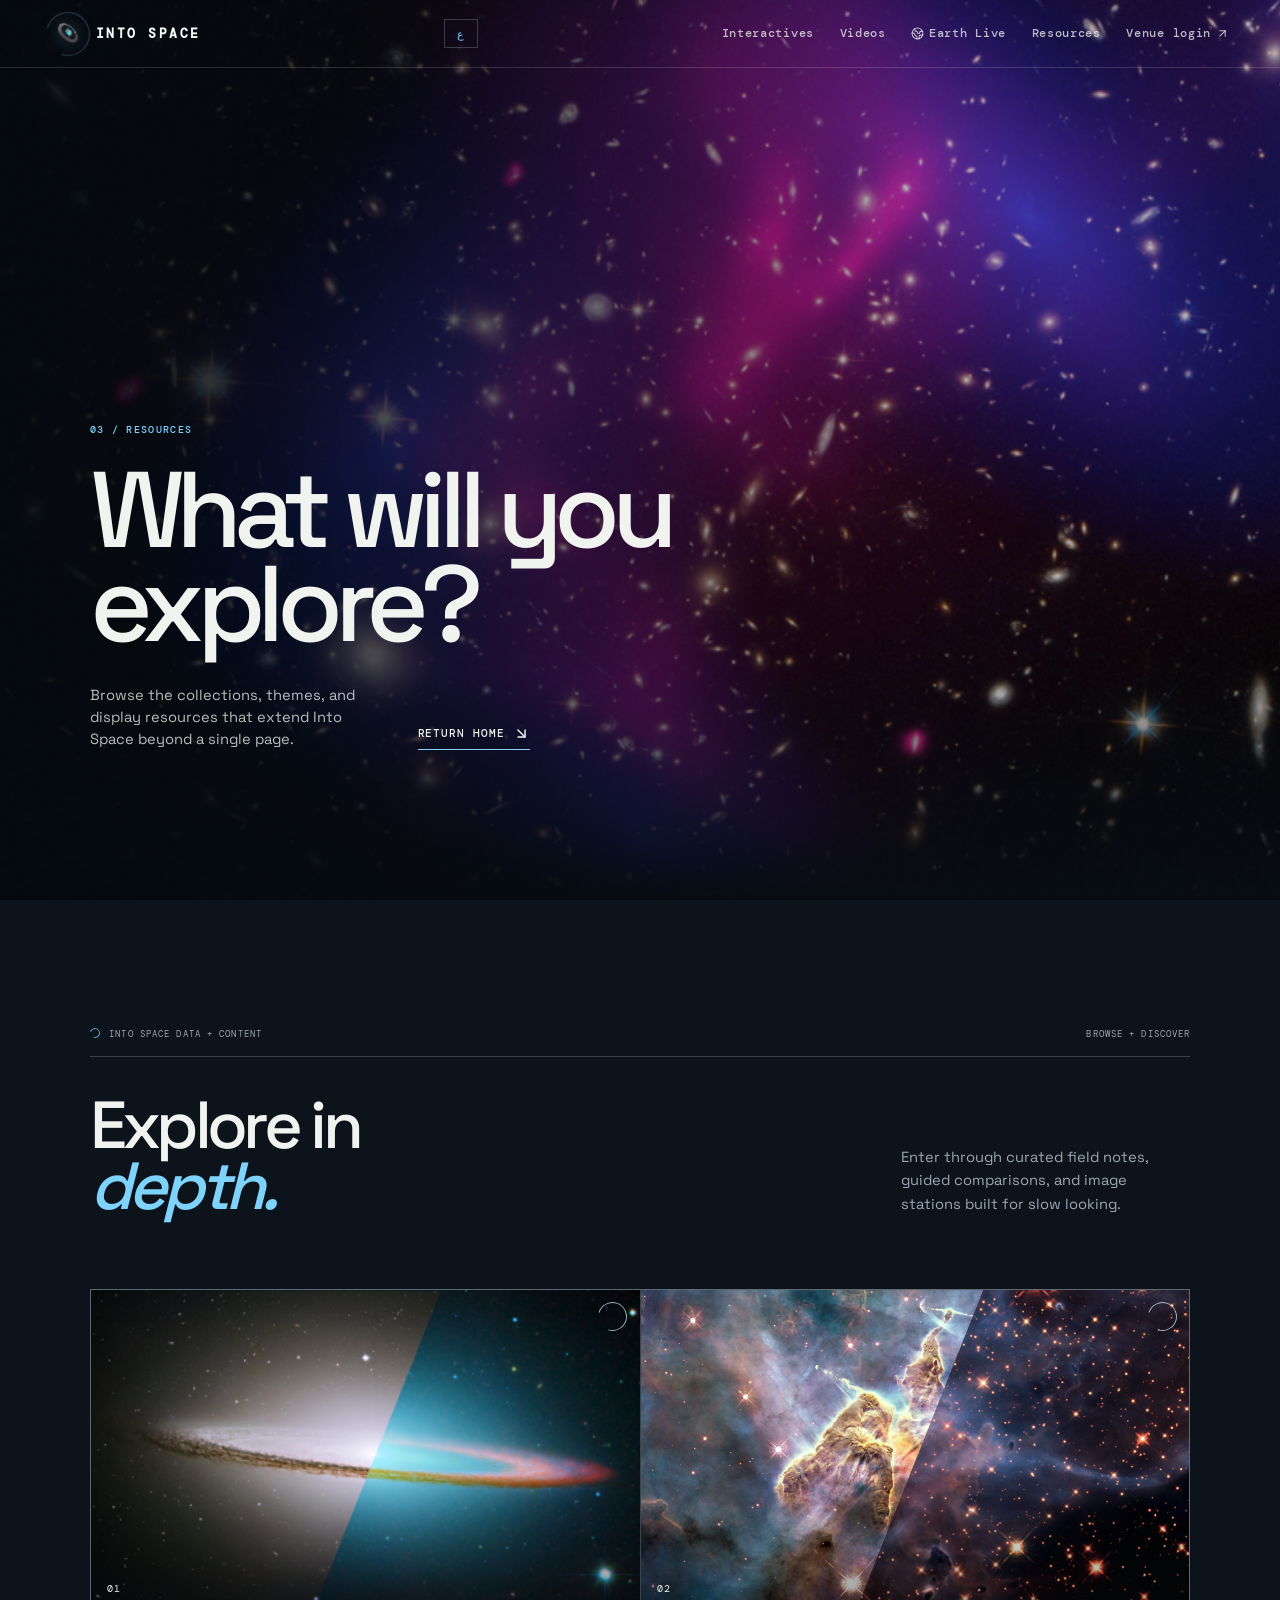
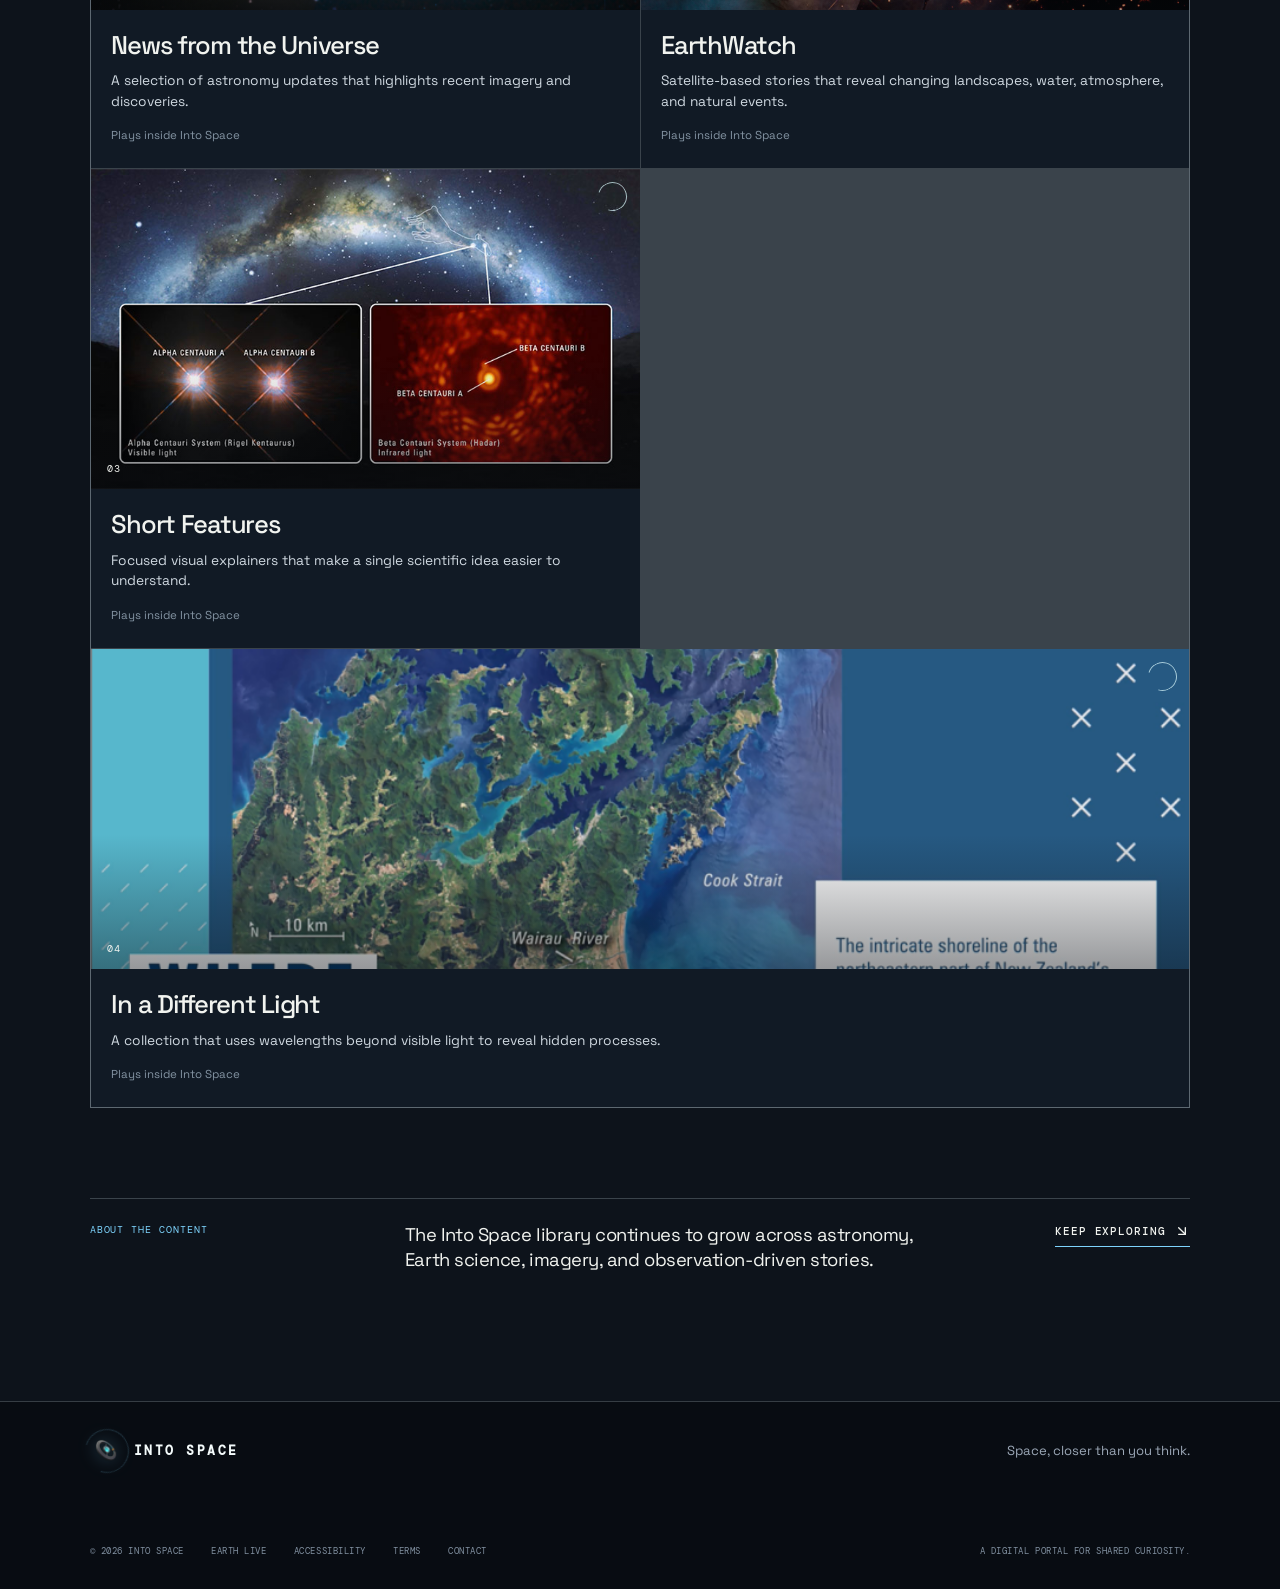
==== index.html @ 3def69ed "Deploy Into Space to GitHub Pages" ====
<!doctype html>
<html lang="en">
  <head>
    <meta charset="UTF-8" />
    <meta name="viewport" content="width=device-width, initial-scale=1.0" />
    <meta name="theme-color" content="#080c12" />
    <meta name="description" content="Into Space is a live, interactive portal for closer looks at space, Earth, and the universe." />
    <link rel="icon" type="image/png" href="/media/into-space-orbital-gate_1d484232.png" />
    <title>Into Space — Observe closer</title>
    <script type="module" crossorigin src="/assets/index-s9R5I5OG.js"></script>
    <link rel="stylesheet" crossorigin href="/assets/index-Dl7-Mdj_.css">
    <script src="/__manus__/debug-collector.js" defer></script>
  </head>
  <body>
    <script id="manus-runtime">window.__MANUS_HOST_DEV__ = false;
(function(){"use strict";var Mr={exports:{}},Kn={};/**
 * @license React
 * react-jsx-runtime.production.js
 *
 * Copyright (c) Meta Platforms, Inc. and affiliates.
 *
 * This source code is licensed under the MIT license found in the
 * LICENSE file in the root directory of this source tree.
 */var $c;function um(){if($c)return Kn;$c=1;var r=Symbol.for("react.transitional.element"),i=Symbol.for("react.fragment");function c(s,d,m){var x=null;if(m!==void 0&&(x=""+m),d.key!==void 0&&(x=""+d.key),"key"in d){m={};for(var R in d)R!=="key"&&(m[R]=d[R])}else m=d;return d=m.ref,{$$typeof:r,type:s,key:x,ref:d!==void 0?d:null,props:m}}return Kn.Fragment=i,Kn.jsx=c,Kn.jsxs=c,Kn}var Fc;function dm(){return Fc||(Fc=1,Mr.exports=um()),Mr.exports}var h=dm(),Ar={exports:{}},Pn={},Rr={exports:{}},Nr={};/**
 * @license React
 * scheduler.production.js
 *
 * Copyright (c) Meta Platforms, Inc. and affiliates.
 *
 * This source code is licensed under the MIT license found in the
 * LICENSE file in the root directory of this source tree.
 */var Ic;function fm(){return Ic||(Ic=1,function(r){function i(A,q){var B=A.length;A.push(q);t:for(;0<B;){var bt=B-1>>>1,p=A[bt];if(0<d(p,q))A[bt]=q,A[B]=p,B=bt;else break t}}function c(A){return A.length===0?null:A[0]}function s(A){if(A.length===0)return null;var q=A[0],B=A.pop();if(B!==q){A[0]=B;t:for(var bt=0,p=A.length,O=p>>>1;bt<O;){var X=2*(bt+1)-1,G=A[X],Z=X+1,st=A[Z];if(0>d(G,B))Z<p&&0>d(st,G)?(A[bt]=st,A[Z]=B,bt=Z):(A[bt]=G,A[X]=B,bt=X);else if(Z<p&&0>d(st,B))A[bt]=st,A[Z]=B,bt=Z;else break t}}return q}function d(A,q){var B=A.sortIndex-q.sortIndex;return B!==0?B:A.id-q.id}if(r.unstable_now=void 0,typeof performance=="object"&&typeof performance.now=="function"){var m=performance;r.unstable_now=function(){return m.now()}}else{var x=Date,R=x.now();r.unstable_now=function(){return x.now()-R}}var C=[],v=[],D=1,j=null,J=3,at=!1,$=!1,nt=!1,ct=!1,ht=typeof setTimeout=="function"?setTimeout:null,St=typeof clearTimeout=="function"?clearTimeout:null,_=typeof setImmediate<"u"?setImmediate:null;function Y(A){for(var q=c(v);q!==null;){if(q.callback===null)s(v);else if(q.startTime<=A)s(v),q.sortIndex=q.expirationTime,i(C,q);else break;q=c(v)}}function H(A){if(nt=!1,Y(A),!$)if(c(C)!==null)$=!0,it||(it=!0,Bt());else{var q=c(v);q!==null&&Mt(H,q.startTime-A)}}var it=!1,rt=-1,V=5,xt=-1;function Be(){return ct?!0:!(r.unstable_now()-xt<V)}function te(){if(ct=!1,it){var A=r.unstable_now();xt=A;var q=!0;try{t:{$=!1,nt&&(nt=!1,St(rt),rt=-1),at=!0;var B=J;try{e:{for(Y(A),j=c(C);j!==null&&!(j.expirationTime>A&&Be());){var bt=j.callback;if(typeof bt=="function"){j.callback=null,J=j.priorityLevel;var p=bt(j.expirationTime<=A);if(A=r.unstable_now(),typeof p=="function"){j.callback=p,Y(A),q=!0;break e}j===c(C)&&s(C),Y(A)}else s(C);j=c(C)}if(j!==null)q=!0;else{var O=c(v);O!==null&&Mt(H,O.startTime-A),q=!1}}break t}finally{j=null,J=B,at=!1}q=void 0}}finally{q?Bt():it=!1}}}var Bt;if(typeof _=="function")Bt=function(){_(te)};else if(typeof MessageChannel<"u"){var me=new MessageChannel,Se=me.port2;me.port1.onmessage=te,Bt=function(){Se.postMessage(null)}}else Bt=function(){ht(te,0)};function Mt(A,q){rt=ht(function(){A(r.unstable_now())},q)}r.unstable_IdlePriority=5,r.unstable_ImmediatePriority=1,r.unstable_LowPriority=4,r.unstable_NormalPriority=3,r.unstable_Profiling=null,r.unstable_UserBlockingPriority=2,r.unstable_cancelCallback=function(A){A.callback=null},r.unstable_forceFrameRate=function(A){0>A||125<A?console.error("forceFrameRate takes a positive int between 0 and 125, forcing frame rates higher than 125 fps is not supported"):V=0<A?Math.floor(1e3/A):5},r.unstable_getCurrentPriorityLevel=function(){return J},r.unstable_next=function(A){switch(J){case 1:case 2:case 3:var q=3;break;default:q=J}var B=J;J=q;try{return A()}finally{J=B}},r.unstable_requestPaint=function(){ct=!0},r.unstable_runWithPriority=function(A,q){switch(A){case 1:case 2:case 3:case 4:case 5:break;default:A=3}var B=J;J=A;try{return q()}finally{J=B}},r.unstable_scheduleCallback=function(A,q,B){var bt=r.unstable_now();switch(typeof B=="object"&&B!==null?(B=B.delay,B=typeof B=="number"&&0<B?bt+B:bt):B=bt,A){case 1:var p=-1;break;case 2:p=250;break;case 5:p=1073741823;break;case 4:p=1e4;break;default:p=5e3}return p=B+p,A={id:D++,callback:q,priorityLevel:A,startTime:B,expirationTime:p,sortIndex:-1},B>bt?(A.sortIndex=B,i(v,A),c(C)===null&&A===c(v)&&(nt?(St(rt),rt=-1):nt=!0,Mt(H,B-bt))):(A.sortIndex=p,i(C,A),$||at||($=!0,it||(it=!0,Bt()))),A},r.unstable_shouldYield=Be,r.unstable_wrapCallback=function(A){var q=J;return function(){var B=J;J=q;try{return A.apply(this,arguments)}finally{J=B}}}}(Nr)),Nr}var tu;function hm(){return tu||(tu=1,Rr.exports=fm()),Rr.exports}var zr={exports:{}},ut={};/**
 * @license React
 * react.production.js
 *
 * Copyright (c) Meta Platforms, Inc. and affiliates.
 *
 * This source code is licensed under the MIT license found in the
 * LICENSE file in the root directory of this source tree.
 */var eu;function mm(){if(eu)return ut;eu=1;var r=Symbol.for("react.transitional.element"),i=Symbol.for("react.portal"),c=Symbol.for("react.fragment"),s=Symbol.for("react.strict_mode"),d=Symbol.for("react.profiler"),m=Symbol.for("react.consumer"),x=Symbol.for("react.context"),R=Symbol.for("react.forward_ref"),C=Symbol.for("react.suspense"),v=Symbol.for("react.memo"),D=Symbol.for("react.lazy"),j=Symbol.iterator;function J(p){return p===null||typeof p!="object"?null:(p=j&&p[j]||p["@@iterator"],typeof p=="function"?p:null)}var at={isMounted:function(){return!1},enqueueForceUpdate:function(){},enqueueReplaceState:function(){},enqueueSetState:function(){}},$=Object.assign,nt={};function ct(p,O,X){this.props=p,this.context=O,this.refs=nt,this.updater=X||at}ct.prototype.isReactComponent={},ct.prototype.setState=function(p,O){if(typeof p!="object"&&typeof p!="function"&&p!=null)throw Error("takes an object of state variables to update or a function which returns an object of state variables.");this.updater.enqueueSetState(this,p,O,"setState")},ct.prototype.forceUpdate=function(p){this.updater.enqueueForceUpdate(this,p,"forceUpdate")};function ht(){}ht.prototype=ct.prototype;function St(p,O,X){this.props=p,this.context=O,this.refs=nt,this.updater=X||at}var _=St.prototype=new ht;_.constructor=St,$(_,ct.prototype),_.isPureReactComponent=!0;var Y=Array.isArray,H={H:null,A:null,T:null,S:null,V:null},it=Object.prototype.hasOwnProperty;function rt(p,O,X,G,Z,st){return X=st.ref,{$$typeof:r,type:p,key:O,ref:X!==void 0?X:null,props:st}}function V(p,O){return rt(p.type,O,void 0,void 0,void 0,p.props)}function xt(p){return typeof p=="object"&&p!==null&&p.$$typeof===r}function Be(p){var O={"=":"=0",":":"=2"};return"$"+p.replace(/[=:]/g,function(X){return O[X]})}var te=/\/+/g;function Bt(p,O){return typeof p=="object"&&p!==null&&p.key!=null?Be(""+p.key):O.toString(36)}function me(){}function Se(p){switch(p.status){case"fulfilled":return p.value;case"rejected":throw p.reason;default:switch(typeof p.status=="string"?p.then(me,me):(p.status="pending",p.then(function(O){p.status==="pending"&&(p.status="fulfilled",p.value=O)},function(O){p.status==="pending"&&(p.status="rejected",p.reason=O)})),p.status){case"fulfilled":return p.value;case"rejected":throw p.reason}}throw p}function Mt(p,O,X,G,Z){var st=typeof p;(st==="undefined"||st==="boolean")&&(p=null);var I=!1;if(p===null)I=!0;else switch(st){case"bigint":case"string":case"number":I=!0;break;case"object":switch(p.$$typeof){case r:case i:I=!0;break;case D:return I=p._init,Mt(I(p._payload),O,X,G,Z)}}if(I)return Z=Z(p),I=G===""?"."+Bt(p,0):G,Y(Z)?(X="",I!=null&&(X=I.replace(te,"$&/")+"/"),Mt(Z,O,X,"",function(Jt){return Jt})):Z!=null&&(xt(Z)&&(Z=V(Z,X+(Z.key==null||p&&p.key===Z.key?"":(""+Z.key).replace(te,"$&/")+"/")+I)),O.push(Z)),1;I=0;var gt=G===""?".":G+":";if(Y(p))for(var Tt=0;Tt<p.length;Tt++)G=p[Tt],st=gt+Bt(G,Tt),I+=Mt(G,O,X,st,Z);else if(Tt=J(p),typeof Tt=="function")for(p=Tt.call(p),Tt=0;!(G=p.next()).done;)G=G.value,st=gt+Bt(G,Tt++),I+=Mt(G,O,X,st,Z);else if(st==="object"){if(typeof p.then=="function")return Mt(Se(p),O,X,G,Z);throw O=String(p),Error("Objects are not valid as a React child (found: "+(O==="[object Object]"?"object with keys {"+Object.keys(p).join(", ")+"}":O)+"). If you meant to render a collection of children, use an array instead.")}return I}function A(p,O,X){if(p==null)return p;var G=[],Z=0;return Mt(p,G,"","",function(st){return O.call(X,st,Z++)}),G}function q(p){if(p._status===-1){var O=p._result;O=O(),O.then(function(X){(p._status===0||p._status===-1)&&(p._status=1,p._result=X)},function(X){(p._status===0||p._status===-1)&&(p._status=2,p._result=X)}),p._status===-1&&(p._status=0,p._result=O)}if(p._status===1)return p._result.default;throw p._result}var B=typeof reportError=="function"?reportError:function(p){if(typeof window=="object"&&typeof window.ErrorEvent=="function"){var O=new window.ErrorEvent("error",{bubbles:!0,cancelable:!0,message:typeof p=="object"&&p!==null&&typeof p.message=="string"?String(p.message):String(p),error:p});if(!window.dispatchEvent(O))return}else if(typeof process=="object"&&typeof process.emit=="function"){process.emit("uncaughtException",p);return}console.error(p)};function bt(){}return ut.Children={map:A,forEach:function(p,O,X){A(p,function(){O.apply(this,arguments)},X)},count:function(p){var O=0;return A(p,function(){O++}),O},toArray:function(p){return A(p,function(O){return O})||[]},only:function(p){if(!xt(p))throw Error("React.Children.only expected to receive a single React element child.");return p}},ut.Component=ct,ut.Fragment=c,ut.Profiler=d,ut.PureComponent=St,ut.StrictMode=s,ut.Suspense=C,ut.__CLIENT_INTERNALS_DO_NOT_USE_OR_WARN_USERS_THEY_CANNOT_UPGRADE=H,ut.__COMPILER_RUNTIME={__proto__:null,c:function(p){return H.H.useMemoCache(p)}},ut.cache=function(p){return function(){return p.apply(null,arguments)}},ut.cloneElement=function(p,O,X){if(p==null)throw Error("The argument must be a React element, but you passed "+p+".");var G=$({},p.props),Z=p.key,st=void 0;if(O!=null)for(I in O.ref!==void 0&&(st=void 0),O.key!==void 0&&(Z=""+O.key),O)!it.call(O,I)||I==="key"||I==="__self"||I==="__source"||I==="ref"&&O.ref===void 0||(G[I]=O[I]);var I=arguments.length-2;if(I===1)G.children=X;else if(1<I){for(var gt=Array(I),Tt=0;Tt<I;Tt++)gt[Tt]=arguments[Tt+2];G.children=gt}return rt(p.type,Z,void 0,void 0,st,G)},ut.createContext=function(p){return p={$$typeof:x,_currentValue:p,_currentValue2:p,_threadCount:0,Provider:null,Consumer:null},p.Provider=p,p.Consumer={$$typeof:m,_context:p},p},ut.createElement=function(p,O,X){var G,Z={},st=null;if(O!=null)for(G in O.key!==void 0&&(st=""+O.key),O)it.call(O,G)&&G!=="key"&&G!=="__self"&&G!=="__source"&&(Z[G]=O[G]);var I=arguments.length-2;if(I===1)Z.children=X;else if(1<I){for(var gt=Array(I),Tt=0;Tt<I;Tt++)gt[Tt]=arguments[Tt+2];Z.children=gt}if(p&&p.defaultProps)for(G in I=p.defaultProps,I)Z[G]===void 0&&(Z[G]=I[G]);return rt(p,st,void 0,void 0,null,Z)},ut.createRef=function(){return{current:null}},ut.forwardRef=function(p){return{$$typeof:R,render:p}},ut.isValidElement=xt,ut.lazy=function(p){return{$$typeof:D,_payload:{_status:-1,_result:p},_init:q}},ut.memo=function(p,O){return{$$typeof:v,type:p,compare:O===void 0?null:O}},ut.startTransition=function(p){var O=H.T,X={};H.T=X;try{var G=p(),Z=H.S;Z!==null&&Z(X,G),typeof G=="object"&&G!==null&&typeof G.then=="function"&&G.then(bt,B)}catch(st){B(st)}finally{H.T=O}},ut.unstable_useCacheRefresh=function(){return H.H.useCacheRefresh()},ut.use=function(p){return H.H.use(p)},ut.useActionState=function(p,O,X){return H.H.useActionState(p,O,X)},ut.useCallback=function(p,O){return H.H.useCallback(p,O)},ut.useContext=function(p){return H.H.useContext(p)},ut.useDebugValue=function(){},ut.useDeferredValue=function(p,O){return H.H.useDeferredValue(p,O)},ut.useEffect=function(p,O,X){var G=H.H;if(typeof X=="function")throw Error("useEffect CRUD overload is not enabled in this build of React.");return G.useEffect(p,O)},ut.useId=function(){return H.H.useId()},ut.useImperativeHandle=function(p,O,X){return H.H.useImperativeHandle(p,O,X)},ut.useInsertionEffect=function(p,O){return H.H.useInsertionEffect(p,O)},ut.useLayoutEffect=function(p,O){return H.H.useLayoutEffect(p,O)},ut.useMemo=function(p,O){return H.H.useMemo(p,O)},ut.useOptimistic=function(p,O){return H.H.useOptimistic(p,O)},ut.useReducer=function(p,O,X){return H.H.useReducer(p,O,X)},ut.useRef=function(p){return H.H.useRef(p)},ut.useState=function(p){return H.H.useState(p)},ut.useSyncExternalStore=function(p,O,X){return H.H.useSyncExternalStore(p,O,X)},ut.useTransition=function(){return H.H.useTransition()},ut.version="19.1.1",ut}var lu;function _r(){return lu||(lu=1,zr.exports=mm()),zr.exports}var kr={exports:{}},he={};/**
 * @license React
 * react-dom.production.js
 *
 * Copyright (c) Meta Platforms, Inc. and affiliates.
 *
 * This source code is licensed under the MIT license found in the
 * LICENSE file in the root directory of this source tree.
 */var au;function gm(){if(au)return he;au=1;var r=_r();function i(C){var v="https://react.dev/errors/"+C;if(1<arguments.length){v+="?args[]="+encodeURIComponent(arguments[1]);for(var D=2;D<arguments.length;D++)v+="&args[]="+encodeURIComponent(arguments[D])}return"Minified React error #"+C+"; visit "+v+" for the full message or use the non-minified dev environment for full errors and additional helpful warnings."}function c(){}var s={d:{f:c,r:function(){throw Error(i(522))},D:c,C:c,L:c,m:c,X:c,S:c,M:c},p:0,findDOMNode:null},d=Symbol.for("react.portal");function m(C,v,D){var j=3<arguments.length&&arguments[3]!==void 0?arguments[3]:null;return{$$typeof:d,key:j==null?null:""+j,children:C,containerInfo:v,implementation:D}}var x=r.__CLIENT_INTERNALS_DO_NOT_USE_OR_WARN_USERS_THEY_CANNOT_UPGRADE;function R(C,v){if(C==="font")return"";if(typeof v=="string")return v==="use-credentials"?v:""}return he.__DOM_INTERNALS_DO_NOT_USE_OR_WARN_USERS_THEY_CANNOT_UPGRADE=s,he.createPortal=function(C,v){var D=2<arguments.length&&arguments[2]!==void 0?arguments[2]:null;if(!v||v.nodeType!==1&&v.nodeType!==9&&v.nodeType!==11)throw Error(i(299));return m(C,v,null,D)},he.flushSync=function(C){var v=x.T,D=s.p;try{if(x.T=null,s.p=2,C)return C()}finally{x.T=v,s.p=D,s.d.f()}},he.preconnect=function(C,v){typeof C=="string"&&(v?(v=v.crossOrigin,v=typeof v=="string"?v==="use-credentials"?v:"":void 0):v=null,s.d.C(C,v))},he.prefetchDNS=function(C){typeof C=="string"&&s.d.D(C)},he.preinit=function(C,v){if(typeof C=="string"&&v&&typeof v.as=="string"){var D=v.as,j=R(D,v.crossOrigin),J=typeof v.integrity=="string"?v.integrity:void 0,at=typeof v.fetchPriority=="string"?v.fetchPriority:void 0;D==="style"?s.d.S(C,typeof v.precedence=="string"?v.precedence:void 0,{crossOrigin:j,integrity:J,fetchPriority:at}):D==="script"&&s.d.X(C,{crossOrigin:j,integrity:J,fetchPriority:at,nonce:typeof v.nonce=="string"?v.nonce:void 0})}},he.preinitModule=function(C,v){if(typeof C=="string")if(typeof v=="object"&&v!==null){if(v.as==null||v.as==="script"){var D=R(v.as,v.crossOrigin);s.d.M(C,{crossOrigin:D,integrity:typeof v.integrity=="string"?v.integrity:void 0,nonce:typeof v.nonce=="string"?v.nonce:void 0})}}else v==null&&s.d.M(C)},he.preload=function(C,v){if(typeof C=="string"&&typeof v=="object"&&v!==null&&typeof v.as=="string"){var D=v.as,j=R(D,v.crossOrigin);s.d.L(C,D,{crossOrigin:j,integrity:typeof v.integrity=="string"?v.integrity:void 0,nonce:typeof v.nonce=="string"?v.nonce:void 0,type:typeof v.type=="string"?v.type:void 0,fetchPriority:typeof v.fetchPriority=="string"?v.fetchPriority:void 0,referrerPolicy:typeof v.referrerPolicy=="string"?v.referrerPolicy:void 0,imageSrcSet:typeof v.imageSrcSet=="string"?v.imageSrcSet:void 0,imageSizes:typeof v.imageSizes=="string"?v.imageSizes:void 0,media:typeof v.media=="string"?v.media:void 0})}},he.preloadModule=function(C,v){if(typeof C=="string")if(v){var D=R(v.as,v.crossOrigin);s.d.m(C,{as:typeof v.as=="string"&&v.as!=="script"?v.as:void 0,crossOrigin:D,integrity:typeof v.integrity=="string"?v.integrity:void 0})}else s.d.m(C)},he.requestFormReset=function(C){s.d.r(C)},he.unstable_batchedUpdates=function(C,v){return C(v)},he.useFormState=function(C,v,D){return x.H.useFormState(C,v,D)},he.useFormStatus=function(){return x.H.useHostTransitionStatus()},he.version="19.1.1",he}var nu;function pm(){if(nu)return kr.exports;nu=1;function r(){if(!(typeof __REACT_DEVTOOLS_GLOBAL_HOOK__>"u"||typeof __REACT_DEVTOOLS_GLOBAL_HOOK__.checkDCE!="function"))try{__REACT_DEVTOOLS_GLOBAL_HOOK__.checkDCE(r)}catch(i){console.error(i)}}return r(),kr.exports=gm(),kr.exports}/**
 * @license React
 * react-dom-client.production.js
 *
 * Copyright (c) Meta Platforms, Inc. and affiliates.
 *
 * This source code is licensed under the MIT license found in the
 * LICENSE file in the root directory of this source tree.
 */var ou;function ym(){if(ou)return Pn;ou=1;var r=hm(),i=_r(),c=pm();function s(t){var e="https://react.dev/errors/"+t;if(1<arguments.length){e+="?args[]="+encodeURIComponent(arguments[1]);for(var l=2;l<arguments.length;l++)e+="&args[]="+encodeURIComponent(arguments[l])}return"Minified React error #"+t+"; visit "+e+" for the full message or use the non-minified dev environment for full errors and additional helpful warnings."}function d(t){return!(!t||t.nodeType!==1&&t.nodeType!==9&&t.nodeType!==11)}function m(t){var e=t,l=t;if(t.alternate)for(;e.return;)e=e.return;else{t=e;do e=t,(e.flags&4098)!==0&&(l=e.return),t=e.return;while(t)}return e.tag===3?l:null}function x(t){if(t.tag===13){var e=t.memoizedState;if(e===null&&(t=t.alternate,t!==null&&(e=t.memoizedState)),e!==null)return e.dehydrated}return null}function R(t){if(m(t)!==t)throw Error(s(188))}function C(t){var e=t.alternate;if(!e){if(e=m(t),e===null)throw Error(s(188));return e!==t?null:t}for(var l=t,a=e;;){var n=l.return;if(n===null)break;var o=n.alternate;if(o===null){if(a=n.return,a!==null){l=a;continue}break}if(n.child===o.child){for(o=n.child;o;){if(o===l)return R(n),t;if(o===a)return R(n),e;o=o.sibling}throw Error(s(188))}if(l.return!==a.return)l=n,a=o;else{for(var u=!1,f=n.child;f;){if(f===l){u=!0,l=n,a=o;break}if(f===a){u=!0,a=n,l=o;break}f=f.sibling}if(!u){for(f=o.child;f;){if(f===l){u=!0,l=o,a=n;break}if(f===a){u=!0,a=o,l=n;break}f=f.sibling}if(!u)throw Error(s(189))}}if(l.alternate!==a)throw Error(s(190))}if(l.tag!==3)throw Error(s(188));return l.stateNode.current===l?t:e}function v(t){var e=t.tag;if(e===5||e===26||e===27||e===6)return t;for(t=t.child;t!==null;){if(e=v(t),e!==null)return e;t=t.sibling}return null}var D=Object.assign,j=Symbol.for("react.element"),J=Symbol.for("react.transitional.element"),at=Symbol.for("react.portal"),$=Symbol.for("react.fragment"),nt=Symbol.for("react.strict_mode"),ct=Symbol.for("react.profiler"),ht=Symbol.for("react.provider"),St=Symbol.for("react.consumer"),_=Symbol.for("react.context"),Y=Symbol.for("react.forward_ref"),H=Symbol.for("react.suspense"),it=Symbol.for("react.suspense_list"),rt=Symbol.for("react.memo"),V=Symbol.for("react.lazy"),xt=Symbol.for("react.activity"),Be=Symbol.for("react.memo_cache_sentinel"),te=Symbol.iterator;function Bt(t){return t===null||typeof t!="object"?null:(t=te&&t[te]||t["@@iterator"],typeof t=="function"?t:null)}var me=Symbol.for("react.client.reference");function Se(t){if(t==null)return null;if(typeof t=="function")return t.$$typeof===me?null:t.displayName||t.name||null;if(typeof t=="string")return t;switch(t){case $:return"Fragment";case ct:return"Profiler";case nt:return"StrictMode";case H:return"Suspense";case it:return"SuspenseList";case xt:return"Activity"}if(typeof t=="object")switch(t.$$typeof){case at:return"Portal";case _:return(t.displayName||"Context")+".Provider";case St:return(t._context.displayName||"Context")+".Consumer";case Y:var e=t.render;return t=t.displayName,t||(t=e.displayName||e.name||"",t=t!==""?"ForwardRef("+t+")":"ForwardRef"),t;case rt:return e=t.displayName||null,e!==null?e:Se(t.type)||"Memo";case V:e=t._payload,t=t._init;try{return Se(t(e))}catch{}}return null}var Mt=Array.isArray,A=i.__CLIENT_INTERNALS_DO_NOT_USE_OR_WARN_USERS_THEY_CANNOT_UPGRADE,q=c.__DOM_INTERNALS_DO_NOT_USE_OR_WARN_USERS_THEY_CANNOT_UPGRADE,B={pending:!1,data:null,method:null,action:null},bt=[],p=-1;function O(t){return{current:t}}function X(t){0>p||(t.current=bt[p],bt[p]=null,p--)}function G(t,e){p++,bt[p]=t.current,t.current=e}var Z=O(null),st=O(null),I=O(null),gt=O(null);function Tt(t,e){switch(G(I,e),G(st,t),G(Z,null),e.nodeType){case 9:case 11:t=(t=e.documentElement)&&(t=t.namespaceURI)?Hh(t):0;break;default:if(t=e.tagName,e=e.namespaceURI)e=Hh(e),t=Uh(e,t);else switch(t){case"svg":t=1;break;case"math":t=2;break;default:t=0}}X(Z),G(Z,t)}function Jt(){X(Z),X(st),X(I)}function Ke(t){t.memoizedState!==null&&G(gt,t);var e=Z.current,l=Uh(e,t.type);e!==l&&(G(st,t),G(Z,l))}function Ce(t){st.current===t&&(X(Z),X(st)),gt.current===t&&(X(gt),Wo._currentValue=B)}var Pe=Object.prototype.hasOwnProperty,yl=r.unstable_scheduleCallback,sn=r.unstable_cancelCallback,Ca=r.unstable_shouldYield,ri=r.unstable_requestPaint,ge=r.unstable_now,si=r.unstable_getCurrentPriorityLevel,Ul=r.unstable_ImmediatePriority,Fn=r.unstable_UserBlockingPriority,nl=r.unstable_NormalPriority,ci=r.unstable_LowPriority,Gl=r.unstable_IdlePriority,ui=r.log,Ea=r.unstable_setDisableYieldValue,ql=null,Wt=null;function Je(t){if(typeof ui=="function"&&Ea(t),Wt&&typeof Wt.setStrictMode=="function")try{Wt.setStrictMode(ql,t)}catch{}}var $t=Math.clz32?Math.clz32:fi,di=Math.log,Ta=Math.LN2;function fi(t){return t>>>=0,t===0?32:31-(di(t)/Ta|0)|0}var L=256,cn=4194304;function vl(t){var e=t&42;if(e!==0)return e;switch(t&-t){case 1:return 1;case 2:return 2;case 4:return 4;case 8:return 8;case 16:return 16;case 32:return 32;case 64:return 64;case 128:return 128;case 256:case 512:case 1024:case 2048:case 4096:case 8192:case 16384:case 32768:case 65536:case 131072:case 262144:case 524288:case 1048576:case 2097152:return t&4194048;case 4194304:case 8388608:case 16777216:case 33554432:return t&62914560;case 67108864:return 67108864;case 134217728:return 134217728;case 268435456:return 268435456;case 536870912:return 536870912;case 1073741824:return 0;default:return t}}function un(t,e,l){var a=t.pendingLanes;if(a===0)return 0;var n=0,o=t.suspendedLanes,u=t.pingedLanes;t=t.warmLanes;var f=a&134217727;return f!==0?(a=f&~o,a!==0?n=vl(a):(u&=f,u!==0?n=vl(u):l||(l=f&~t,l!==0&&(n=vl(l))))):(f=a&~o,f!==0?n=vl(f):u!==0?n=vl(u):l||(l=a&~t,l!==0&&(n=vl(l)))),n===0?0:e!==0&&e!==n&&(e&o)===0&&(o=n&-n,l=e&-e,o>=l||o===32&&(l&4194048)!==0)?e:n}function Dt(t,e){return(t.pendingLanes&~(t.suspendedLanes&~t.pingedLanes)&e)===0}function In(t,e){switch(t){case 1:case 2:case 4:case 8:case 64:return e+250;case 16:case 32:case 128:case 256:case 512:case 1024:case 2048:case 4096:case 8192:case 16384:case 32768:case 65536:case 131072:case 262144:case 524288:case 1048576:case 2097152:return e+5e3;case 4194304:case 8388608:case 16777216:case 33554432:return-1;case 67108864:case 134217728:case 268435456:case 536870912:case 1073741824:return-1;default:return-1}}function to(){var t=L;return L<<=1,(L&4194048)===0&&(L=256),t}function hi(){var t=cn;return cn<<=1,(cn&62914560)===0&&(cn=4194304),t}function eo(t){for(var e=[],l=0;31>l;l++)e.push(t);return e}function Da(t,e){t.pendingLanes|=e,e!==268435456&&(t.suspendedLanes=0,t.pingedLanes=0,t.warmLanes=0)}function Ir(t,e,l,a,n,o){var u=t.pendingLanes;t.pendingLanes=l,t.suspendedLanes=0,t.pingedLanes=0,t.warmLanes=0,t.expiredLanes&=l,t.entangledLanes&=l,t.errorRecoveryDisabledLanes&=l,t.shellSuspendCounter=0;var f=t.entanglements,g=t.expirationTimes,S=t.hiddenUpdates;for(l=u&~l;0<l;){var N=31-$t(l),k=1<<N;f[N]=0,g[N]=-1;var E=S[N];if(E!==null)for(S[N]=null,N=0;N<E.length;N++){var T=E[N];T!==null&&(T.lane&=-536870913)}l&=~k}a!==0&&mi(t,a,0),o!==0&&n===0&&t.tag!==0&&(t.suspendedLanes|=o&~(u&~e))}function mi(t,e,l){t.pendingLanes|=e,t.suspendedLanes&=~e;var a=31-$t(e);t.entangledLanes|=e,t.entanglements[a]=t.entanglements[a]|1073741824|l&4194090}function gi(t,e){var l=t.entangledLanes|=e;for(t=t.entanglements;l;){var a=31-$t(l),n=1<<a;n&e|t[a]&e&&(t[a]|=e),l&=~n}}function lo(t){switch(t){case 2:t=1;break;case 8:t=4;break;case 32:t=16;break;case 256:case 512:case 1024:case 2048:case 4096:case 8192:case 16384:case 32768:case 65536:case 131072:case 262144:case 524288:case 1048576:case 2097152:case 4194304:case 8388608:case 16777216:case 33554432:t=128;break;case 268435456:t=134217728;break;default:t=0}return t}function ao(t){return t&=-t,2<t?8<t?(t&134217727)!==0?32:268435456:8:2}function pi(){var t=q.p;return t!==0?t:(t=window.event,t===void 0?32:nm(t.type))}function ts(t,e){var l=q.p;try{return q.p=t,e()}finally{q.p=l}}var ol=Math.random().toString(36).slice(2),ee="__reactFiber$"+ol,pe="__reactProps$"+ol,Yl="__reactContainer$"+ol,no="__reactEvents$"+ol,es="__reactListeners$"+ol,ls="__reactHandles$"+ol,yi="__reactResources$"+ol,Ma="__reactMarker$"+ol;function oo(t){delete t[ee],delete t[pe],delete t[no],delete t[es],delete t[ls]}function Vl(t){var e=t[ee];if(e)return e;for(var l=t.parentNode;l;){if(e=l[Yl]||l[ee]){if(l=e.alternate,e.child!==null||l!==null&&l.child!==null)for(t=Vh(t);t!==null;){if(l=t[ee])return l;t=Vh(t)}return e}t=l,l=t.parentNode}return null}function Xl(t){if(t=t[ee]||t[Yl]){var e=t.tag;if(e===5||e===6||e===13||e===26||e===27||e===3)return t}return null}function Aa(t){var e=t.tag;if(e===5||e===26||e===27||e===6)return t.stateNode;throw Error(s(33))}function Zl(t){var e=t[yi];return e||(e=t[yi]={hoistableStyles:new Map,hoistableScripts:new Map}),e}function Vt(t){t[Ma]=!0}var vi=new Set,bi={};function bl(t,e){We(t,e),We(t+"Capture",e)}function We(t,e){for(bi[t]=e,t=0;t<e.length;t++)vi.add(e[t])}var as=RegExp("^[:A-Z_a-z\\u00C0-\\u00D6\\u00D8-\\u00F6\\u00F8-\\u02FF\\u0370-\\u037D\\u037F-\\u1FFF\\u200C-\\u200D\\u2070-\\u218F\\u2C00-\\u2FEF\\u3001-\\uD7FF\\uF900-\\uFDCF\\uFDF0-\\uFFFD][:A-Z_a-z\\u00C0-\\u00D6\\u00D8-\\u00F6\\u00F8-\\u02FF\\u0370-\\u037D\\u037F-\\u1FFF\\u200C-\\u200D\\u2070-\\u218F\\u2C00-\\u2FEF\\u3001-\\uD7FF\\uF900-\\uFDCF\\uFDF0-\\uFFFD\\-.0-9\\u00B7\\u0300-\\u036F\\u203F-\\u2040]*$"),xi={},wi={};function Ra(t){return Pe.call(wi,t)?!0:Pe.call(xi,t)?!1:as.test(t)?wi[t]=!0:(xi[t]=!0,!1)}function M(t,e,l){if(Ra(e))if(l===null)t.removeAttribute(e);else{switch(typeof l){case"undefined":case"function":case"symbol":t.removeAttribute(e);return;case"boolean":var a=e.toLowerCase().slice(0,5);if(a!=="data-"&&a!=="aria-"){t.removeAttribute(e);return}}t.setAttribute(e,""+l)}}function tt(t,e,l){if(l===null)t.removeAttribute(e);else{switch(typeof l){case"undefined":case"function":case"symbol":case"boolean":t.removeAttribute(e);return}t.setAttribute(e,""+l)}}function Ot(t,e,l,a){if(a===null)t.removeAttribute(l);else{switch(typeof a){case"undefined":case"function":case"symbol":case"boolean":t.removeAttribute(l);return}t.setAttributeNS(e,l,""+a)}}var le,Ee;function ae(t){if(le===void 0)try{throw Error()}catch(l){var e=l.stack.trim().match(/\n( *(at )?)/);le=e&&e[1]||"",Ee=-1<l.stack.indexOf(`
    at`)?" (<anonymous>)":-1<l.stack.indexOf("@")?"@unknown:0:0":""}return`
`+le+t+Ee}var Le=!1;function He(t,e){if(!t||Le)return"";Le=!0;var l=Error.prepareStackTrace;Error.prepareStackTrace=void 0;try{var a={DetermineComponentFrameRoot:function(){try{if(e){var k=function(){throw Error()};if(Object.defineProperty(k.prototype,"props",{set:function(){throw Error()}}),typeof Reflect=="object"&&Reflect.construct){try{Reflect.construct(k,[])}catch(T){var E=T}Reflect.construct(t,[],k)}else{try{k.call()}catch(T){E=T}t.call(k.prototype)}}else{try{throw Error()}catch(T){E=T}(k=t())&&typeof k.catch=="function"&&k.catch(function(){})}}catch(T){if(T&&E&&typeof T.stack=="string")return[T.stack,E.stack]}return[null,null]}};a.DetermineComponentFrameRoot.displayName="DetermineComponentFrameRoot";var n=Object.getOwnPropertyDescriptor(a.DetermineComponentFrameRoot,"name");n&&n.configurable&&Object.defineProperty(a.DetermineComponentFrameRoot,"name",{value:"DetermineComponentFrameRoot"});var o=a.DetermineComponentFrameRoot(),u=o[0],f=o[1];if(u&&f){var g=u.split(`
`),S=f.split(`
`);for(n=a=0;a<g.length&&!g[a].includes("DetermineComponentFrameRoot");)a++;for(;n<S.length&&!S[n].includes("DetermineComponentFrameRoot");)n++;if(a===g.length||n===S.length)for(a=g.length-1,n=S.length-1;1<=a&&0<=n&&g[a]!==S[n];)n--;for(;1<=a&&0<=n;a--,n--)if(g[a]!==S[n]){if(a!==1||n!==1)do if(a--,n--,0>n||g[a]!==S[n]){var N=`
`+g[a].replace(" at new "," at ");return t.displayName&&N.includes("<anonymous>")&&(N=N.replace("<anonymous>",t.displayName)),N}while(1<=a&&0<=n);break}}}finally{Le=!1,Error.prepareStackTrace=l}return(l=t?t.displayName||t.name:"")?ae(l):""}function Ql(t){switch(t.tag){case 26:case 27:case 5:return ae(t.type);case 16:return ae("Lazy");case 13:return ae("Suspense");case 19:return ae("SuspenseList");case 0:case 15:return He(t.type,!1);case 11:return He(t.type.render,!1);case 1:return He(t.type,!0);case 31:return ae("Activity");default:return""}}function xl(t){try{var e="";do e+=Ql(t),t=t.return;while(t);return e}catch(l){return`
Error generating stack: `+l.message+`
`+l.stack}}function Xt(t){switch(typeof t){case"bigint":case"boolean":case"number":case"string":case"undefined":return t;case"object":return t;default:return""}}function il(t){var e=t.type;return(t=t.nodeName)&&t.toLowerCase()==="input"&&(e==="checkbox"||e==="radio")}function ve(t){var e=il(t)?"checked":"value",l=Object.getOwnPropertyDescriptor(t.constructor.prototype,e),a=""+t[e];if(!t.hasOwnProperty(e)&&typeof l<"u"&&typeof l.get=="function"&&typeof l.set=="function"){var n=l.get,o=l.set;return Object.defineProperty(t,e,{configurable:!0,get:function(){return n.call(this)},set:function(u){a=""+u,o.call(this,u)}}),Object.defineProperty(t,e,{enumerable:l.enumerable}),{getValue:function(){return a},setValue:function(u){a=""+u},stopTracking:function(){t._valueTracker=null,delete t[e]}}}}function re(t){t._valueTracker||(t._valueTracker=ve(t))}function rl(t){if(!t)return!1;var e=t._valueTracker;if(!e)return!0;var l=e.getValue(),a="";return t&&(a=il(t)?t.checked?"true":"false":t.value),t=a,t!==l?(e.setValue(t),!0):!1}function wl(t){if(t=t||(typeof document<"u"?document:void 0),typeof t>"u")return null;try{return t.activeElement||t.body}catch{return t.body}}var dn=/[\n"\\]/g;function se(t){return t.replace(dn,function(e){return"\\"+e.charCodeAt(0).toString(16)+" "})}function Kl(t,e,l,a,n,o,u,f){t.name="",u!=null&&typeof u!="function"&&typeof u!="symbol"&&typeof u!="boolean"?t.type=u:t.removeAttribute("type"),e!=null?u==="number"?(e===0&&t.value===""||t.value!=e)&&(t.value=""+Xt(e)):t.value!==""+Xt(e)&&(t.value=""+Xt(e)):u!=="submit"&&u!=="reset"||t.removeAttribute("value"),e!=null?Pl(t,u,Xt(e)):l!=null?Pl(t,u,Xt(l)):a!=null&&t.removeAttribute("value"),n==null&&o!=null&&(t.defaultChecked=!!o),n!=null&&(t.checked=n&&typeof n!="function"&&typeof n!="symbol"),f!=null&&typeof f!="function"&&typeof f!="symbol"&&typeof f!="boolean"?t.name=""+Xt(f):t.removeAttribute("name")}function Na(t,e,l,a,n,o,u,f){if(o!=null&&typeof o!="function"&&typeof o!="symbol"&&typeof o!="boolean"&&(t.type=o),e!=null||l!=null){if(!(o!=="submit"&&o!=="reset"||e!=null))return;l=l!=null?""+Xt(l):"",e=e!=null?""+Xt(e):l,f||e===t.value||(t.value=e),t.defaultValue=e}a=a??n,a=typeof a!="function"&&typeof a!="symbol"&&!!a,t.checked=f?t.checked:!!a,t.defaultChecked=!!a,u!=null&&typeof u!="function"&&typeof u!="symbol"&&typeof u!="boolean"&&(t.name=u)}function Pl(t,e,l){e==="number"&&wl(t.ownerDocument)===t||t.defaultValue===""+l||(t.defaultValue=""+l)}function $e(t,e,l,a){if(t=t.options,e){e={};for(var n=0;n<l.length;n++)e["$"+l[n]]=!0;for(l=0;l<t.length;l++)n=e.hasOwnProperty("$"+t[l].value),t[l].selected!==n&&(t[l].selected=n),n&&a&&(t[l].defaultSelected=!0)}else{for(l=""+Xt(l),e=null,n=0;n<t.length;n++){if(t[n].value===l){t[n].selected=!0,a&&(t[n].defaultSelected=!0);return}e!==null||t[n].disabled||(e=t[n])}e!==null&&(e.selected=!0)}}function za(t,e,l){if(e!=null&&(e=""+Xt(e),e!==t.value&&(t.value=e),l==null)){t.defaultValue!==e&&(t.defaultValue=e);return}t.defaultValue=l!=null?""+Xt(l):""}function _a(t,e,l,a){if(e==null){if(a!=null){if(l!=null)throw Error(s(92));if(Mt(a)){if(1<a.length)throw Error(s(93));a=a[0]}l=a}l==null&&(l=""),e=l}l=Xt(e),t.defaultValue=l,a=t.textContent,a===l&&a!==""&&a!==null&&(t.value=a)}function Fe(t,e){if(e){var l=t.firstChild;if(l&&l===t.lastChild&&l.nodeType===3){l.nodeValue=e;return}}t.textContent=e}var fn=new Set("animationIterationCount aspectRatio borderImageOutset borderImageSlice borderImageWidth boxFlex boxFlexGroup boxOrdinalGroup columnCount columns flex flexGrow flexPositive flexShrink flexNegative flexOrder gridArea gridRow gridRowEnd gridRowSpan gridRowStart gridColumn gridColumnEnd gridColumnSpan gridColumnStart fontWeight lineClamp lineHeight opacity order orphans scale tabSize widows zIndex zoom fillOpacity floodOpacity stopOpacity strokeDasharray strokeDashoffset strokeMiterlimit strokeOpacity strokeWidth MozAnimationIterationCount MozBoxFlex MozBoxFlexGroup MozLineClamp msAnimationIterationCount msFlex msZoom msFlexGrow msFlexNegative msFlexOrder msFlexPositive msFlexShrink msGridColumn msGridColumnSpan msGridRow msGridRowSpan WebkitAnimationIterationCount WebkitBoxFlex WebKitBoxFlexGroup WebkitBoxOrdinalGroup WebkitColumnCount WebkitColumns WebkitFlex WebkitFlexGrow WebkitFlexPositive WebkitFlexShrink WebkitLineClamp".split(" "));function ka(t,e,l){var a=e.indexOf("--")===0;l==null||typeof l=="boolean"||l===""?a?t.setProperty(e,""):e==="float"?t.cssFloat="":t[e]="":a?t.setProperty(e,l):typeof l!="number"||l===0||fn.has(e)?e==="float"?t.cssFloat=l:t[e]=(""+l).trim():t[e]=l+"px"}function Oa(t,e,l){if(e!=null&&typeof e!="object")throw Error(s(62));if(t=t.style,l!=null){for(var a in l)!l.hasOwnProperty(a)||e!=null&&e.hasOwnProperty(a)||(a.indexOf("--")===0?t.setProperty(a,""):a==="float"?t.cssFloat="":t[a]="");for(var n in e)a=e[n],e.hasOwnProperty(n)&&l[n]!==a&&ka(t,n,a)}else for(var o in e)e.hasOwnProperty(o)&&ka(t,o,e[o])}function ja(t){if(t.indexOf("-")===-1)return!1;switch(t){case"annotation-xml":case"color-profile":case"font-face":case"font-face-src":case"font-face-uri":case"font-face-format":case"font-face-name":case"missing-glyph":return!1;default:return!0}}var Si=new Map([["acceptCharset","accept-charset"],["htmlFor","for"],["httpEquiv","http-equiv"],["crossOrigin","crossorigin"],["accentHeight","accent-height"],["alignmentBaseline","alignment-baseline"],["arabicForm","arabic-form"],["baselineShift","baseline-shift"],["capHeight","cap-height"],["clipPath","clip-path"],["clipRule","clip-rule"],["colorInterpolation","color-interpolation"],["colorInterpolationFilters","color-interpolation-filters"],["colorProfile","color-profile"],["colorRendering","color-rendering"],["dominantBaseline","dominant-baseline"],["enableBackground","enable-background"],["fillOpacity","fill-opacity"],["fillRule","fill-rule"],["floodColor","flood-color"],["floodOpacity","flood-opacity"],["fontFamily","font-family"],["fontSize","font-size"],["fontSizeAdjust","font-size-adjust"],["fontStretch","font-stretch"],["fontStyle","font-style"],["fontVariant","font-variant"],["fontWeight","font-weight"],["glyphName","glyph-name"],["glyphOrientationHorizontal","glyph-orientation-horizontal"],["glyphOrientationVertical","glyph-orientation-vertical"],["horizAdvX","horiz-adv-x"],["horizOriginX","horiz-origin-x"],["imageRendering","image-rendering"],["letterSpacing","letter-spacing"],["lightingColor","lighting-color"],["markerEnd","marker-end"],["markerMid","marker-mid"],["markerStart","marker-start"],["overlinePosition","overline-position"],["overlineThickness","overline-thickness"],["paintOrder","paint-order"],["panose-1","panose-1"],["pointerEvents","pointer-events"],["renderingIntent","rendering-intent"],["shapeRendering","shape-rendering"],["stopColor","stop-color"],["stopOpacity","stop-opacity"],["strikethroughPosition","strikethrough-position"],["strikethroughThickness","strikethrough-thickness"],["strokeDasharray","stroke-dasharray"],["strokeDashoffset","stroke-dashoffset"],["strokeLinecap","stroke-linecap"],["strokeLinejoin","stroke-linejoin"],["strokeMiterlimit","stroke-miterlimit"],["strokeOpacity","stroke-opacity"],["strokeWidth","stroke-width"],["textAnchor","text-anchor"],["textDecoration","text-decoration"],["textRendering","text-rendering"],["transformOrigin","transform-origin"],["underlinePosition","underline-position"],["underlineThickness","underline-thickness"],["unicodeBidi","unicode-bidi"],["unicodeRange","unicode-range"],["unitsPerEm","units-per-em"],["vAlphabetic","v-alphabetic"],["vHanging","v-hanging"],["vIdeographic","v-ideographic"],["vMathematical","v-mathematical"],["vectorEffect","vector-effect"],["vertAdvY","vert-adv-y"],["vertOriginX","vert-origin-x"],["vertOriginY","vert-origin-y"],["wordSpacing","word-spacing"],["writingMode","writing-mode"],["xmlnsXlink","xmlns:xlink"],["xHeight","x-height"]]),Ci=/^[\u0000-\u001F ]*j[\r\n\t]*a[\r\n\t]*v[\r\n\t]*a[\r\n\t]*s[\r\n\t]*c[\r\n\t]*r[\r\n\t]*i[\r\n\t]*p[\r\n\t]*t[\r\n\t]*:/i;function Ba(t){return Ci.test(""+t)?"javascript:throw new Error('React has blocked a javascript: URL as a security precaution.')":t}var hn=null;function mn(t){return t=t.target||t.srcElement||window,t.correspondingUseElement&&(t=t.correspondingUseElement),t.nodeType===3?t.parentNode:t}var Sl=null,Cl=null;function io(t){var e=Xl(t);if(e&&(t=e.stateNode)){var l=t[pe]||null;t:switch(t=e.stateNode,e.type){case"input":if(Kl(t,l.value,l.defaultValue,l.defaultValue,l.checked,l.defaultChecked,l.type,l.name),e=l.name,l.type==="radio"&&e!=null){for(l=t;l.parentNode;)l=l.parentNode;for(l=l.querySelectorAll('input[name="'+se(""+e)+'"][type="radio"]'),e=0;e<l.length;e++){var a=l[e];if(a!==t&&a.form===t.form){var n=a[pe]||null;if(!n)throw Error(s(90));Kl(a,n.value,n.defaultValue,n.defaultValue,n.checked,n.defaultChecked,n.type,n.name)}}for(e=0;e<l.length;e++)a=l[e],a.form===t.form&&rl(a)}break t;case"textarea":za(t,l.value,l.defaultValue);break t;case"select":e=l.value,e!=null&&$e(t,!!l.multiple,e,!1)}}}var gn=!1;function ro(t,e,l){if(gn)return t(e,l);gn=!0;try{var a=t(e);return a}finally{if(gn=!1,(Sl!==null||Cl!==null)&&(ir(),Sl&&(e=Sl,t=Cl,Cl=Sl=null,io(e),t)))for(e=0;e<t.length;e++)io(t[e])}}function Jl(t,e){var l=t.stateNode;if(l===null)return null;var a=l[pe]||null;if(a===null)return null;l=a[e];t:switch(e){case"onClick":case"onClickCapture":case"onDoubleClick":case"onDoubleClickCapture":case"onMouseDown":case"onMouseDownCapture":case"onMouseMove":case"onMouseMoveCapture":case"onMouseUp":case"onMouseUpCapture":case"onMouseEnter":(a=!a.disabled)||(t=t.type,a=!(t==="button"||t==="input"||t==="select"||t==="textarea")),t=!a;break t;default:t=!1}if(t)return null;if(l&&typeof l!="function")throw Error(s(231,e,typeof l));return l}var Ue=!(typeof window>"u"||typeof window.document>"u"||typeof window.document.createElement>"u"),pn=!1;if(Ue)try{var Wl={};Object.defineProperty(Wl,"passive",{get:function(){pn=!0}}),window.addEventListener("test",Wl,Wl),window.removeEventListener("test",Wl,Wl)}catch{pn=!1}var Ie=null,yn=null,La=null;function so(){if(La)return La;var t,e=yn,l=e.length,a,n="value"in Ie?Ie.value:Ie.textContent,o=n.length;for(t=0;t<l&&e[t]===n[t];t++);var u=l-t;for(a=1;a<=u&&e[l-a]===n[o-a];a++);return La=n.slice(t,1<a?1-a:void 0)}function Ha(t){var e=t.keyCode;return"charCode"in t?(t=t.charCode,t===0&&e===13&&(t=13)):t=e,t===10&&(t=13),32<=t||t===13?t:0}function Ua(){return!0}function co(){return!1}function ce(t){function e(l,a,n,o,u){this._reactName=l,this._targetInst=n,this.type=a,this.nativeEvent=o,this.target=u,this.currentTarget=null;for(var f in t)t.hasOwnProperty(f)&&(l=t[f],this[f]=l?l(o):o[f]);return this.isDefaultPrevented=(o.defaultPrevented!=null?o.defaultPrevented:o.returnValue===!1)?Ua:co,this.isPropagationStopped=co,this}return D(e.prototype,{preventDefault:function(){this.defaultPrevented=!0;var l=this.nativeEvent;l&&(l.preventDefault?l.preventDefault():typeof l.returnValue!="unknown"&&(l.returnValue=!1),this.isDefaultPrevented=Ua)},stopPropagation:function(){var l=this.nativeEvent;l&&(l.stopPropagation?l.stopPropagation():typeof l.cancelBubble!="unknown"&&(l.cancelBubble=!0),this.isPropagationStopped=Ua)},persist:function(){},isPersistent:Ua}),e}var sl={eventPhase:0,bubbles:0,cancelable:0,timeStamp:function(t){return t.timeStamp||Date.now()},defaultPrevented:0,isTrusted:0},Ga=ce(sl),$l=D({},sl,{view:0,detail:0}),Ei=ce($l),Ti,uo,fo,Di=D({},$l,{screenX:0,screenY:0,clientX:0,clientY:0,pageX:0,pageY:0,ctrlKey:0,shiftKey:0,altKey:0,metaKey:0,getModifierState:os,button:0,buttons:0,relatedTarget:function(t){return t.relatedTarget===void 0?t.fromElement===t.srcElement?t.toElement:t.fromElement:t.relatedTarget},movementX:function(t){return"movementX"in t?t.movementX:(t!==fo&&(fo&&t.type==="mousemove"?(Ti=t.screenX-fo.screenX,uo=t.screenY-fo.screenY):uo=Ti=0,fo=t),Ti)},movementY:function(t){return"movementY"in t?t.movementY:uo}}),Vu=ce(Di),D0=D({},Di,{dataTransfer:0}),M0=ce(D0),A0=D({},$l,{relatedTarget:0}),ns=ce(A0),R0=D({},sl,{animationName:0,elapsedTime:0,pseudoElement:0}),N0=ce(R0),z0=D({},sl,{clipboardData:function(t){return"clipboardData"in t?t.clipboardData:window.clipboardData}}),_0=ce(z0),k0=D({},sl,{data:0}),Xu=ce(k0),O0={Esc:"Escape",Spacebar:" ",Left:"ArrowLeft",Up:"ArrowUp",Right:"ArrowRight",Down:"ArrowDown",Del:"Delete",Win:"OS",Menu:"ContextMenu",Apps:"ContextMenu",Scroll:"ScrollLock",MozPrintableKey:"Unidentified"},j0={8:"Backspace",9:"Tab",12:"Clear",13:"Enter",16:"Shift",17:"Control",18:"Alt",19:"Pause",20:"CapsLock",27:"Escape",32:" ",33:"PageUp",34:"PageDown",35:"End",36:"Home",37:"ArrowLeft",38:"ArrowUp",39:"ArrowRight",40:"ArrowDown",45:"Insert",46:"Delete",112:"F1",113:"F2",114:"F3",115:"F4",116:"F5",117:"F6",118:"F7",119:"F8",120:"F9",121:"F10",122:"F11",123:"F12",144:"NumLock",145:"ScrollLock",224:"Meta"},B0={Alt:"altKey",Control:"ctrlKey",Meta:"metaKey",Shift:"shiftKey"};function L0(t){var e=this.nativeEvent;return e.getModifierState?e.getModifierState(t):(t=B0[t])?!!e[t]:!1}function os(){return L0}var H0=D({},$l,{key:function(t){if(t.key){var e=O0[t.key]||t.key;if(e!=="Unidentified")return e}return t.type==="keypress"?(t=Ha(t),t===13?"Enter":String.fromCharCode(t)):t.type==="keydown"||t.type==="keyup"?j0[t.keyCode]||"Unidentified":""},code:0,location:0,ctrlKey:0,shiftKey:0,altKey:0,metaKey:0,repeat:0,locale:0,getModifierState:os,charCode:function(t){return t.type==="keypress"?Ha(t):0},keyCode:function(t){return t.type==="keydown"||t.type==="keyup"?t.keyCode:0},which:function(t){return t.type==="keypress"?Ha(t):t.type==="keydown"||t.type==="keyup"?t.keyCode:0}}),U0=ce(H0),G0=D({},Di,{pointerId:0,width:0,height:0,pressure:0,tangentialPressure:0,tiltX:0,tiltY:0,twist:0,pointerType:0,isPrimary:0}),Zu=ce(G0),q0=D({},$l,{touches:0,targetTouches:0,changedTouches:0,altKey:0,metaKey:0,ctrlKey:0,shiftKey:0,getModifierState:os}),Y0=ce(q0),V0=D({},sl,{propertyName:0,elapsedTime:0,pseudoElement:0}),X0=ce(V0),Z0=D({},Di,{deltaX:function(t){return"deltaX"in t?t.deltaX:"wheelDeltaX"in t?-t.wheelDeltaX:0},deltaY:function(t){return"deltaY"in t?t.deltaY:"wheelDeltaY"in t?-t.wheelDeltaY:"wheelDelta"in t?-t.wheelDelta:0},deltaZ:0,deltaMode:0}),Q0=ce(Z0),K0=D({},sl,{newState:0,oldState:0}),P0=ce(K0),J0=[9,13,27,32],is=Ue&&"CompositionEvent"in window,ho=null;Ue&&"documentMode"in document&&(ho=document.documentMode);var W0=Ue&&"TextEvent"in window&&!ho,Qu=Ue&&(!is||ho&&8<ho&&11>=ho),Ku=" ",Pu=!1;function Ju(t,e){switch(t){case"keyup":return J0.indexOf(e.keyCode)!==-1;case"keydown":return e.keyCode!==229;case"keypress":case"mousedown":case"focusout":return!0;default:return!1}}function Wu(t){return t=t.detail,typeof t=="object"&&"data"in t?t.data:null}var vn=!1;function $0(t,e){switch(t){case"compositionend":return Wu(e);case"keypress":return e.which!==32?null:(Pu=!0,Ku);case"textInput":return t=e.data,t===Ku&&Pu?null:t;default:return null}}function F0(t,e){if(vn)return t==="compositionend"||!is&&Ju(t,e)?(t=so(),La=yn=Ie=null,vn=!1,t):null;switch(t){case"paste":return null;case"keypress":if(!(e.ctrlKey||e.altKey||e.metaKey)||e.ctrlKey&&e.altKey){if(e.char&&1<e.char.length)return e.char;if(e.which)return String.fromCharCode(e.which)}return null;case"compositionend":return Qu&&e.locale!=="ko"?null:e.data;default:return null}}var I0={color:!0,date:!0,datetime:!0,"datetime-local":!0,email:!0,month:!0,number:!0,password:!0,range:!0,search:!0,tel:!0,text:!0,time:!0,url:!0,week:!0};function $u(t){var e=t&&t.nodeName&&t.nodeName.toLowerCase();return e==="input"?!!I0[t.type]:e==="textarea"}function Fu(t,e,l,a){Sl?Cl?Cl.push(a):Cl=[a]:Sl=a,e=fr(e,"onChange"),0<e.length&&(l=new Ga("onChange","change",null,l,a),t.push({event:l,listeners:e}))}var mo=null,go=null;function t1(t){kh(t,0)}function Mi(t){var e=Aa(t);if(rl(e))return t}function Iu(t,e){if(t==="change")return e}var td=!1;if(Ue){var rs;if(Ue){var ss="oninput"in document;if(!ss){var ed=document.createElement("div");ed.setAttribute("oninput","return;"),ss=typeof ed.oninput=="function"}rs=ss}else rs=!1;td=rs&&(!document.documentMode||9<document.documentMode)}function ld(){mo&&(mo.detachEvent("onpropertychange",ad),go=mo=null)}function ad(t){if(t.propertyName==="value"&&Mi(go)){var e=[];Fu(e,go,t,mn(t)),ro(t1,e)}}function e1(t,e,l){t==="focusin"?(ld(),mo=e,go=l,mo.attachEvent("onpropertychange",ad)):t==="focusout"&&ld()}function l1(t){if(t==="selectionchange"||t==="keyup"||t==="keydown")return Mi(go)}function a1(t,e){if(t==="click")return Mi(e)}function n1(t,e){if(t==="input"||t==="change")return Mi(e)}function o1(t,e){return t===e&&(t!==0||1/t===1/e)||t!==t&&e!==e}var Re=typeof Object.is=="function"?Object.is:o1;function po(t,e){if(Re(t,e))return!0;if(typeof t!="object"||t===null||typeof e!="object"||e===null)return!1;var l=Object.keys(t),a=Object.keys(e);if(l.length!==a.length)return!1;for(a=0;a<l.length;a++){var n=l[a];if(!Pe.call(e,n)||!Re(t[n],e[n]))return!1}return!0}function nd(t){for(;t&&t.firstChild;)t=t.firstChild;return t}function od(t,e){var l=nd(t);t=0;for(var a;l;){if(l.nodeType===3){if(a=t+l.textContent.length,t<=e&&a>=e)return{node:l,offset:e-t};t=a}t:{for(;l;){if(l.nextSibling){l=l.nextSibling;break t}l=l.parentNode}l=void 0}l=nd(l)}}function id(t,e){return t&&e?t===e?!0:t&&t.nodeType===3?!1:e&&e.nodeType===3?id(t,e.parentNode):"contains"in t?t.contains(e):t.compareDocumentPosition?!!(t.compareDocumentPosition(e)&16):!1:!1}function rd(t){t=t!=null&&t.ownerDocument!=null&&t.ownerDocument.defaultView!=null?t.ownerDocument.defaultView:window;for(var e=wl(t.document);e instanceof t.HTMLIFrameElement;){try{var l=typeof e.contentWindow.location.href=="string"}catch{l=!1}if(l)t=e.contentWindow;else break;e=wl(t.document)}return e}function cs(t){var e=t&&t.nodeName&&t.nodeName.toLowerCase();return e&&(e==="input"&&(t.type==="text"||t.type==="search"||t.type==="tel"||t.type==="url"||t.type==="password")||e==="textarea"||t.contentEditable==="true")}var i1=Ue&&"documentMode"in document&&11>=document.documentMode,bn=null,us=null,yo=null,ds=!1;function sd(t,e,l){var a=l.window===l?l.document:l.nodeType===9?l:l.ownerDocument;ds||bn==null||bn!==wl(a)||(a=bn,"selectionStart"in a&&cs(a)?a={start:a.selectionStart,end:a.selectionEnd}:(a=(a.ownerDocument&&a.ownerDocument.defaultView||window).getSelection(),a={anchorNode:a.anchorNode,anchorOffset:a.anchorOffset,focusNode:a.focusNode,focusOffset:a.focusOffset}),yo&&po(yo,a)||(yo=a,a=fr(us,"onSelect"),0<a.length&&(e=new Ga("onSelect","select",null,e,l),t.push({event:e,listeners:a}),e.target=bn)))}function qa(t,e){var l={};return l[t.toLowerCase()]=e.toLowerCase(),l["Webkit"+t]="webkit"+e,l["Moz"+t]="moz"+e,l}var xn={animationend:qa("Animation","AnimationEnd"),animationiteration:qa("Animation","AnimationIteration"),animationstart:qa("Animation","AnimationStart"),transitionrun:qa("Transition","TransitionRun"),transitionstart:qa("Transition","TransitionStart"),transitioncancel:qa("Transition","TransitionCancel"),transitionend:qa("Transition","TransitionEnd")},fs={},cd={};Ue&&(cd=document.createElement("div").style,"AnimationEvent"in window||(delete xn.animationend.animation,delete xn.animationiteration.animation,delete xn.animationstart.animation),"TransitionEvent"in window||delete xn.transitionend.transition);function Ya(t){if(fs[t])return fs[t];if(!xn[t])return t;var e=xn[t],l;for(l in e)if(e.hasOwnProperty(l)&&l in cd)return fs[t]=e[l];return t}var ud=Ya("animationend"),dd=Ya("animationiteration"),fd=Ya("animationstart"),r1=Ya("transitionrun"),s1=Ya("transitionstart"),c1=Ya("transitioncancel"),hd=Ya("transitionend"),md=new Map,hs="abort auxClick beforeToggle cancel canPlay canPlayThrough click close contextMenu copy cut drag dragEnd dragEnter dragExit dragLeave dragOver dragStart drop durationChange emptied encrypted ended error gotPointerCapture input invalid keyDown keyPress keyUp load loadedData loadedMetadata loadStart lostPointerCapture mouseDown mouseMove mouseOut mouseOver mouseUp paste pause play playing pointerCancel pointerDown pointerMove pointerOut pointerOver pointerUp progress rateChange reset resize seeked seeking stalled submit suspend timeUpdate touchCancel touchEnd touchStart volumeChange scroll toggle touchMove waiting wheel".split(" ");hs.push("scrollEnd");function tl(t,e){md.set(t,e),bl(e,[t])}var gd=new WeakMap;function Ge(t,e){if(typeof t=="object"&&t!==null){var l=gd.get(t);return l!==void 0?l:(e={value:t,source:e,stack:xl(e)},gd.set(t,e),e)}return{value:t,source:e,stack:xl(e)}}var qe=[],wn=0,ms=0;function Ai(){for(var t=wn,e=ms=wn=0;e<t;){var l=qe[e];qe[e++]=null;var a=qe[e];qe[e++]=null;var n=qe[e];qe[e++]=null;var o=qe[e];if(qe[e++]=null,a!==null&&n!==null){var u=a.pending;u===null?n.next=n:(n.next=u.next,u.next=n),a.pending=n}o!==0&&pd(l,n,o)}}function Ri(t,e,l,a){qe[wn++]=t,qe[wn++]=e,qe[wn++]=l,qe[wn++]=a,ms|=a,t.lanes|=a,t=t.alternate,t!==null&&(t.lanes|=a)}function gs(t,e,l,a){return Ri(t,e,l,a),Ni(t)}function Sn(t,e){return Ri(t,null,null,e),Ni(t)}function pd(t,e,l){t.lanes|=l;var a=t.alternate;a!==null&&(a.lanes|=l);for(var n=!1,o=t.return;o!==null;)o.childLanes|=l,a=o.alternate,a!==null&&(a.childLanes|=l),o.tag===22&&(t=o.stateNode,t===null||t._visibility&1||(n=!0)),t=o,o=o.return;return t.tag===3?(o=t.stateNode,n&&e!==null&&(n=31-$t(l),t=o.hiddenUpdates,a=t[n],a===null?t[n]=[e]:a.push(e),e.lane=l|536870912),o):null}function Ni(t){if(50<Yo)throw Yo=0,wc=null,Error(s(185));for(var e=t.return;e!==null;)t=e,e=t.return;return t.tag===3?t.stateNode:null}var Cn={};function u1(t,e,l,a){this.tag=t,this.key=l,this.sibling=this.child=this.return=this.stateNode=this.type=this.elementType=null,this.index=0,this.refCleanup=this.ref=null,this.pendingProps=e,this.dependencies=this.memoizedState=this.updateQueue=this.memoizedProps=null,this.mode=a,this.subtreeFlags=this.flags=0,this.deletions=null,this.childLanes=this.lanes=0,this.alternate=null}function Ne(t,e,l,a){return new u1(t,e,l,a)}function ps(t){return t=t.prototype,!(!t||!t.isReactComponent)}function El(t,e){var l=t.alternate;return l===null?(l=Ne(t.tag,e,t.key,t.mode),l.elementType=t.elementType,l.type=t.type,l.stateNode=t.stateNode,l.alternate=t,t.alternate=l):(l.pendingProps=e,l.type=t.type,l.flags=0,l.subtreeFlags=0,l.deletions=null),l.flags=t.flags&65011712,l.childLanes=t.childLanes,l.lanes=t.lanes,l.child=t.child,l.memoizedProps=t.memoizedProps,l.memoizedState=t.memoizedState,l.updateQueue=t.updateQueue,e=t.dependencies,l.dependencies=e===null?null:{lanes:e.lanes,firstContext:e.firstContext},l.sibling=t.sibling,l.index=t.index,l.ref=t.ref,l.refCleanup=t.refCleanup,l}function yd(t,e){t.flags&=65011714;var l=t.alternate;return l===null?(t.childLanes=0,t.lanes=e,t.child=null,t.subtreeFlags=0,t.memoizedProps=null,t.memoizedState=null,t.updateQueue=null,t.dependencies=null,t.stateNode=null):(t.childLanes=l.childLanes,t.lanes=l.lanes,t.child=l.child,t.subtreeFlags=0,t.deletions=null,t.memoizedProps=l.memoizedProps,t.memoizedState=l.memoizedState,t.updateQueue=l.updateQueue,t.type=l.type,e=l.dependencies,t.dependencies=e===null?null:{lanes:e.lanes,firstContext:e.firstContext}),t}function zi(t,e,l,a,n,o){var u=0;if(a=t,typeof t=="function")ps(t)&&(u=1);else if(typeof t=="string")u=fp(t,l,Z.current)?26:t==="html"||t==="head"||t==="body"?27:5;else t:switch(t){case xt:return t=Ne(31,l,e,n),t.elementType=xt,t.lanes=o,t;case $:return Va(l.children,n,o,e);case nt:u=8,n|=24;break;case ct:return t=Ne(12,l,e,n|2),t.elementType=ct,t.lanes=o,t;case H:return t=Ne(13,l,e,n),t.elementType=H,t.lanes=o,t;case it:return t=Ne(19,l,e,n),t.elementType=it,t.lanes=o,t;default:if(typeof t=="object"&&t!==null)switch(t.$$typeof){case ht:case _:u=10;break t;case St:u=9;break t;case Y:u=11;break t;case rt:u=14;break t;case V:u=16,a=null;break t}u=29,l=Error(s(130,t===null?"null":typeof t,"")),a=null}return e=Ne(u,l,e,n),e.elementType=t,e.type=a,e.lanes=o,e}function Va(t,e,l,a){return t=Ne(7,t,a,e),t.lanes=l,t}function ys(t,e,l){return t=Ne(6,t,null,e),t.lanes=l,t}function vs(t,e,l){return e=Ne(4,t.children!==null?t.children:[],t.key,e),e.lanes=l,e.stateNode={containerInfo:t.containerInfo,pendingChildren:null,implementation:t.implementation},e}var En=[],Tn=0,_i=null,ki=0,Ye=[],Ve=0,Xa=null,Tl=1,Dl="";function Za(t,e){En[Tn++]=ki,En[Tn++]=_i,_i=t,ki=e}function vd(t,e,l){Ye[Ve++]=Tl,Ye[Ve++]=Dl,Ye[Ve++]=Xa,Xa=t;var a=Tl;t=Dl;var n=32-$t(a)-1;a&=~(1<<n),l+=1;var o=32-$t(e)+n;if(30<o){var u=n-n%5;o=(a&(1<<u)-1).toString(32),a>>=u,n-=u,Tl=1<<32-$t(e)+n|l<<n|a,Dl=o+t}else Tl=1<<o|l<<n|a,Dl=t}function bs(t){t.return!==null&&(Za(t,1),vd(t,1,0))}function xs(t){for(;t===_i;)_i=En[--Tn],En[Tn]=null,ki=En[--Tn],En[Tn]=null;for(;t===Xa;)Xa=Ye[--Ve],Ye[Ve]=null,Dl=Ye[--Ve],Ye[Ve]=null,Tl=Ye[--Ve],Ye[Ve]=null}var be=null,Ut=null,Et=!1,Qa=null,cl=!1,ws=Error(s(519));function Ka(t){var e=Error(s(418,""));throw xo(Ge(e,t)),ws}function bd(t){var e=t.stateNode,l=t.type,a=t.memoizedProps;switch(e[ee]=t,e[pe]=a,l){case"dialog":vt("cancel",e),vt("close",e);break;case"iframe":case"object":case"embed":vt("load",e);break;case"video":case"audio":for(l=0;l<Xo.length;l++)vt(Xo[l],e);break;case"source":vt("error",e);break;case"img":case"image":case"link":vt("error",e),vt("load",e);break;case"details":vt("toggle",e);break;case"input":vt("invalid",e),Na(e,a.value,a.defaultValue,a.checked,a.defaultChecked,a.type,a.name,!0),re(e);break;case"select":vt("invalid",e);break;case"textarea":vt("invalid",e),_a(e,a.value,a.defaultValue,a.children),re(e)}l=a.children,typeof l!="string"&&typeof l!="number"&&typeof l!="bigint"||e.textContent===""+l||a.suppressHydrationWarning===!0||Lh(e.textContent,l)?(a.popover!=null&&(vt("beforetoggle",e),vt("toggle",e)),a.onScroll!=null&&vt("scroll",e),a.onScrollEnd!=null&&vt("scrollend",e),a.onClick!=null&&(e.onclick=hr),e=!0):e=!1,e||Ka(t)}function xd(t){for(be=t.return;be;)switch(be.tag){case 5:case 13:cl=!1;return;case 27:case 3:cl=!0;return;default:be=be.return}}function vo(t){if(t!==be)return!1;if(!Et)return xd(t),Et=!0,!1;var e=t.tag,l;if((l=e!==3&&e!==27)&&((l=e===5)&&(l=t.type,l=!(l!=="form"&&l!=="button")||Lc(t.type,t.memoizedProps)),l=!l),l&&Ut&&Ka(t),xd(t),e===13){if(t=t.memoizedState,t=t!==null?t.dehydrated:null,!t)throw Error(s(317));t:{for(t=t.nextSibling,e=0;t;){if(t.nodeType===8)if(l=t.data,l==="/$"){if(e===0){Ut=ll(t.nextSibling);break t}e--}else l!=="$"&&l!=="$!"&&l!=="$?"||e++;t=t.nextSibling}Ut=null}}else e===27?(e=Ut,ha(t.type)?(t=qc,qc=null,Ut=t):Ut=e):Ut=be?ll(t.stateNode.nextSibling):null;return!0}function bo(){Ut=be=null,Et=!1}function wd(){var t=Qa;return t!==null&&(Me===null?Me=t:Me.push.apply(Me,t),Qa=null),t}function xo(t){Qa===null?Qa=[t]:Qa.push(t)}var Ss=O(null),Pa=null,Ml=null;function Fl(t,e,l){G(Ss,e._currentValue),e._currentValue=l}function Al(t){t._currentValue=Ss.current,X(Ss)}function Cs(t,e,l){for(;t!==null;){var a=t.alternate;if((t.childLanes&e)!==e?(t.childLanes|=e,a!==null&&(a.childLanes|=e)):a!==null&&(a.childLanes&e)!==e&&(a.childLanes|=e),t===l)break;t=t.return}}function Es(t,e,l,a){var n=t.child;for(n!==null&&(n.return=t);n!==null;){var o=n.dependencies;if(o!==null){var u=n.child;o=o.firstContext;t:for(;o!==null;){var f=o;o=n;for(var g=0;g<e.length;g++)if(f.context===e[g]){o.lanes|=l,f=o.alternate,f!==null&&(f.lanes|=l),Cs(o.return,l,t),a||(u=null);break t}o=f.next}}else if(n.tag===18){if(u=n.return,u===null)throw Error(s(341));u.lanes|=l,o=u.alternate,o!==null&&(o.lanes|=l),Cs(u,l,t),u=null}else u=n.child;if(u!==null)u.return=n;else for(u=n;u!==null;){if(u===t){u=null;break}if(n=u.sibling,n!==null){n.return=u.return,u=n;break}u=u.return}n=u}}function wo(t,e,l,a){t=null;for(var n=e,o=!1;n!==null;){if(!o){if((n.flags&524288)!==0)o=!0;else if((n.flags&262144)!==0)break}if(n.tag===10){var u=n.alternate;if(u===null)throw Error(s(387));if(u=u.memoizedProps,u!==null){var f=n.type;Re(n.pendingProps.value,u.value)||(t!==null?t.push(f):t=[f])}}else if(n===gt.current){if(u=n.alternate,u===null)throw Error(s(387));u.memoizedState.memoizedState!==n.memoizedState.memoizedState&&(t!==null?t.push(Wo):t=[Wo])}n=n.return}t!==null&&Es(e,t,l,a),e.flags|=262144}function Oi(t){for(t=t.firstContext;t!==null;){if(!Re(t.context._currentValue,t.memoizedValue))return!0;t=t.next}return!1}function Ja(t){Pa=t,Ml=null,t=t.dependencies,t!==null&&(t.firstContext=null)}function ye(t){return Sd(Pa,t)}function ji(t,e){return Pa===null&&Ja(t),Sd(t,e)}function Sd(t,e){var l=e._currentValue;if(e={context:e,memoizedValue:l,next:null},Ml===null){if(t===null)throw Error(s(308));Ml=e,t.dependencies={lanes:0,firstContext:e},t.flags|=524288}else Ml=Ml.next=e;return l}var d1=typeof AbortController<"u"?AbortController:function(){var t=[],e=this.signal={aborted:!1,addEventListener:function(l,a){t.push(a)}};this.abort=function(){e.aborted=!0,t.forEach(function(l){return l()})}},f1=r.unstable_scheduleCallback,h1=r.unstable_NormalPriority,Ft={$$typeof:_,Consumer:null,Provider:null,_currentValue:null,_currentValue2:null,_threadCount:0};function Ts(){return{controller:new d1,data:new Map,refCount:0}}function So(t){t.refCount--,t.refCount===0&&f1(h1,function(){t.controller.abort()})}var Co=null,Ds=0,Dn=0,Mn=null;function m1(t,e){if(Co===null){var l=Co=[];Ds=0,Dn=Ac(),Mn={status:"pending",value:void 0,then:function(a){l.push(a)}}}return Ds++,e.then(Cd,Cd),e}function Cd(){if(--Ds===0&&Co!==null){Mn!==null&&(Mn.status="fulfilled");var t=Co;Co=null,Dn=0,Mn=null;for(var e=0;e<t.length;e++)(0,t[e])()}}function g1(t,e){var l=[],a={status:"pending",value:null,reason:null,then:function(n){l.push(n)}};return t.then(function(){a.status="fulfilled",a.value=e;for(var n=0;n<l.length;n++)(0,l[n])(e)},function(n){for(a.status="rejected",a.reason=n,n=0;n<l.length;n++)(0,l[n])(void 0)}),a}var Ed=A.S;A.S=function(t,e){typeof e=="object"&&e!==null&&typeof e.then=="function"&&m1(t,e),Ed!==null&&Ed(t,e)};var Wa=O(null);function Ms(){var t=Wa.current;return t!==null?t:jt.pooledCache}function Bi(t,e){e===null?G(Wa,Wa.current):G(Wa,e.pool)}function Td(){var t=Ms();return t===null?null:{parent:Ft._currentValue,pool:t}}var Eo=Error(s(460)),Dd=Error(s(474)),Li=Error(s(542)),As={then:function(){}};function Md(t){return t=t.status,t==="fulfilled"||t==="rejected"}function Hi(){}function Ad(t,e,l){switch(l=t[l],l===void 0?t.push(e):l!==e&&(e.then(Hi,Hi),e=l),e.status){case"fulfilled":return e.value;case"rejected":throw t=e.reason,Nd(t),t;default:if(typeof e.status=="string")e.then(Hi,Hi);else{if(t=jt,t!==null&&100<t.shellSuspendCounter)throw Error(s(482));t=e,t.status="pending",t.then(function(a){if(e.status==="pending"){var n=e;n.status="fulfilled",n.value=a}},function(a){if(e.status==="pending"){var n=e;n.status="rejected",n.reason=a}})}switch(e.status){case"fulfilled":return e.value;case"rejected":throw t=e.reason,Nd(t),t}throw To=e,Eo}}var To=null;function Rd(){if(To===null)throw Error(s(459));var t=To;return To=null,t}function Nd(t){if(t===Eo||t===Li)throw Error(s(483))}var Il=!1;function Rs(t){t.updateQueue={baseState:t.memoizedState,firstBaseUpdate:null,lastBaseUpdate:null,shared:{pending:null,lanes:0,hiddenCallbacks:null},callbacks:null}}function Ns(t,e){t=t.updateQueue,e.updateQueue===t&&(e.updateQueue={baseState:t.baseState,firstBaseUpdate:t.firstBaseUpdate,lastBaseUpdate:t.lastBaseUpdate,shared:t.shared,callbacks:null})}function ta(t){return{lane:t,tag:0,payload:null,callback:null,next:null}}function ea(t,e,l){var a=t.updateQueue;if(a===null)return null;if(a=a.shared,(At&2)!==0){var n=a.pending;return n===null?e.next=e:(e.next=n.next,n.next=e),a.pending=e,e=Ni(t),pd(t,null,l),e}return Ri(t,a,e,l),Ni(t)}function Do(t,e,l){if(e=e.updateQueue,e!==null&&(e=e.shared,(l&4194048)!==0)){var a=e.lanes;a&=t.pendingLanes,l|=a,e.lanes=l,gi(t,l)}}function zs(t,e){var l=t.updateQueue,a=t.alternate;if(a!==null&&(a=a.updateQueue,l===a)){var n=null,o=null;if(l=l.firstBaseUpdate,l!==null){do{var u={lane:l.lane,tag:l.tag,payload:l.payload,callback:null,next:null};o===null?n=o=u:o=o.next=u,l=l.next}while(l!==null);o===null?n=o=e:o=o.next=e}else n=o=e;l={baseState:a.baseState,firstBaseUpdate:n,lastBaseUpdate:o,shared:a.shared,callbacks:a.callbacks},t.updateQueue=l;return}t=l.lastBaseUpdate,t===null?l.firstBaseUpdate=e:t.next=e,l.lastBaseUpdate=e}var _s=!1;function Mo(){if(_s){var t=Mn;if(t!==null)throw t}}function Ao(t,e,l,a){_s=!1;var n=t.updateQueue;Il=!1;var o=n.firstBaseUpdate,u=n.lastBaseUpdate,f=n.shared.pending;if(f!==null){n.shared.pending=null;var g=f,S=g.next;g.next=null,u===null?o=S:u.next=S,u=g;var N=t.alternate;N!==null&&(N=N.updateQueue,f=N.lastBaseUpdate,f!==u&&(f===null?N.firstBaseUpdate=S:f.next=S,N.lastBaseUpdate=g))}if(o!==null){var k=n.baseState;u=0,N=S=g=null,f=o;do{var E=f.lane&-536870913,T=E!==f.lane;if(T?(wt&E)===E:(a&E)===E){E!==0&&E===Dn&&(_s=!0),N!==null&&(N=N.next={lane:0,tag:f.tag,payload:f.payload,callback:null,next:null});t:{var lt=t,F=f;E=e;var _t=l;switch(F.tag){case 1:if(lt=F.payload,typeof lt=="function"){k=lt.call(_t,k,E);break t}k=lt;break t;case 3:lt.flags=lt.flags&-65537|128;case 0:if(lt=F.payload,E=typeof lt=="function"?lt.call(_t,k,E):lt,E==null)break t;k=D({},k,E);break t;case 2:Il=!0}}E=f.callback,E!==null&&(t.flags|=64,T&&(t.flags|=8192),T=n.callbacks,T===null?n.callbacks=[E]:T.push(E))}else T={lane:E,tag:f.tag,payload:f.payload,callback:f.callback,next:null},N===null?(S=N=T,g=k):N=N.next=T,u|=E;if(f=f.next,f===null){if(f=n.shared.pending,f===null)break;T=f,f=T.next,T.next=null,n.lastBaseUpdate=T,n.shared.pending=null}}while(!0);N===null&&(g=k),n.baseState=g,n.firstBaseUpdate=S,n.lastBaseUpdate=N,o===null&&(n.shared.lanes=0),ca|=u,t.lanes=u,t.memoizedState=k}}function zd(t,e){if(typeof t!="function")throw Error(s(191,t));t.call(e)}function _d(t,e){var l=t.callbacks;if(l!==null)for(t.callbacks=null,t=0;t<l.length;t++)zd(l[t],e)}var An=O(null),Ui=O(0);function kd(t,e){t=jl,G(Ui,t),G(An,e),jl=t|e.baseLanes}function ks(){G(Ui,jl),G(An,An.current)}function Os(){jl=Ui.current,X(An),X(Ui)}var la=0,mt=null,Nt=null,Zt=null,Gi=!1,Rn=!1,$a=!1,qi=0,Ro=0,Nn=null,p1=0;function qt(){throw Error(s(321))}function js(t,e){if(e===null)return!1;for(var l=0;l<e.length&&l<t.length;l++)if(!Re(t[l],e[l]))return!1;return!0}function Bs(t,e,l,a,n,o){return la=o,mt=e,e.memoizedState=null,e.updateQueue=null,e.lanes=0,A.H=t===null||t.memoizedState===null?yf:vf,$a=!1,o=l(a,n),$a=!1,Rn&&(o=jd(e,l,a,n)),Od(t),o}function Od(t){A.H=Ki;var e=Nt!==null&&Nt.next!==null;if(la=0,Zt=Nt=mt=null,Gi=!1,Ro=0,Nn=null,e)throw Error(s(300));t===null||ne||(t=t.dependencies,t!==null&&Oi(t)&&(ne=!0))}function jd(t,e,l,a){mt=t;var n=0;do{if(Rn&&(Nn=null),Ro=0,Rn=!1,25<=n)throw Error(s(301));if(n+=1,Zt=Nt=null,t.updateQueue!=null){var o=t.updateQueue;o.lastEffect=null,o.events=null,o.stores=null,o.memoCache!=null&&(o.memoCache.index=0)}A.H=C1,o=e(l,a)}while(Rn);return o}function y1(){var t=A.H,e=t.useState()[0];return e=typeof e.then=="function"?No(e):e,t=t.useState()[0],(Nt!==null?Nt.memoizedState:null)!==t&&(mt.flags|=1024),e}function Ls(){var t=qi!==0;return qi=0,t}function Hs(t,e,l){e.updateQueue=t.updateQueue,e.flags&=-2053,t.lanes&=~l}function Us(t){if(Gi){for(t=t.memoizedState;t!==null;){var e=t.queue;e!==null&&(e.pending=null),t=t.next}Gi=!1}la=0,Zt=Nt=mt=null,Rn=!1,Ro=qi=0,Nn=null}function Te(){var t={memoizedState:null,baseState:null,baseQueue:null,queue:null,next:null};return Zt===null?mt.memoizedState=Zt=t:Zt=Zt.next=t,Zt}function Qt(){if(Nt===null){var t=mt.alternate;t=t!==null?t.memoizedState:null}else t=Nt.next;var e=Zt===null?mt.memoizedState:Zt.next;if(e!==null)Zt=e,Nt=t;else{if(t===null)throw mt.alternate===null?Error(s(467)):Error(s(310));Nt=t,t={memoizedState:Nt.memoizedState,baseState:Nt.baseState,baseQueue:Nt.baseQueue,queue:Nt.queue,next:null},Zt===null?mt.memoizedState=Zt=t:Zt=Zt.next=t}return Zt}function Gs(){return{lastEffect:null,events:null,stores:null,memoCache:null}}function No(t){var e=Ro;return Ro+=1,Nn===null&&(Nn=[]),t=Ad(Nn,t,e),e=mt,(Zt===null?e.memoizedState:Zt.next)===null&&(e=e.alternate,A.H=e===null||e.memoizedState===null?yf:vf),t}function Yi(t){if(t!==null&&typeof t=="object"){if(typeof t.then=="function")return No(t);if(t.$$typeof===_)return ye(t)}throw Error(s(438,String(t)))}function qs(t){var e=null,l=mt.updateQueue;if(l!==null&&(e=l.memoCache),e==null){var a=mt.alternate;a!==null&&(a=a.updateQueue,a!==null&&(a=a.memoCache,a!=null&&(e={data:a.data.map(function(n){return n.slice()}),index:0})))}if(e==null&&(e={data:[],index:0}),l===null&&(l=Gs(),mt.updateQueue=l),l.memoCache=e,l=e.data[e.index],l===void 0)for(l=e.data[e.index]=Array(t),a=0;a<t;a++)l[a]=Be;return e.index++,l}function Rl(t,e){return typeof e=="function"?e(t):e}function Vi(t){var e=Qt();return Ys(e,Nt,t)}function Ys(t,e,l){var a=t.queue;if(a===null)throw Error(s(311));a.lastRenderedReducer=l;var n=t.baseQueue,o=a.pending;if(o!==null){if(n!==null){var u=n.next;n.next=o.next,o.next=u}e.baseQueue=n=o,a.pending=null}if(o=t.baseState,n===null)t.memoizedState=o;else{e=n.next;var f=u=null,g=null,S=e,N=!1;do{var k=S.lane&-536870913;if(k!==S.lane?(wt&k)===k:(la&k)===k){var E=S.revertLane;if(E===0)g!==null&&(g=g.next={lane:0,revertLane:0,action:S.action,hasEagerState:S.hasEagerState,eagerState:S.eagerState,next:null}),k===Dn&&(N=!0);else if((la&E)===E){S=S.next,E===Dn&&(N=!0);continue}else k={lane:0,revertLane:S.revertLane,action:S.action,hasEagerState:S.hasEagerState,eagerState:S.eagerState,next:null},g===null?(f=g=k,u=o):g=g.next=k,mt.lanes|=E,ca|=E;k=S.action,$a&&l(o,k),o=S.hasEagerState?S.eagerState:l(o,k)}else E={lane:k,revertLane:S.revertLane,action:S.action,hasEagerState:S.hasEagerState,eagerState:S.eagerState,next:null},g===null?(f=g=E,u=o):g=g.next=E,mt.lanes|=k,ca|=k;S=S.next}while(S!==null&&S!==e);if(g===null?u=o:g.next=f,!Re(o,t.memoizedState)&&(ne=!0,N&&(l=Mn,l!==null)))throw l;t.memoizedState=o,t.baseState=u,t.baseQueue=g,a.lastRenderedState=o}return n===null&&(a.lanes=0),[t.memoizedState,a.dispatch]}function Vs(t){var e=Qt(),l=e.queue;if(l===null)throw Error(s(311));l.lastRenderedReducer=t;var a=l.dispatch,n=l.pending,o=e.memoizedState;if(n!==null){l.pending=null;var u=n=n.next;do o=t(o,u.action),u=u.next;while(u!==n);Re(o,e.memoizedState)||(ne=!0),e.memoizedState=o,e.baseQueue===null&&(e.baseState=o),l.lastRenderedState=o}return[o,a]}function Bd(t,e,l){var a=mt,n=Qt(),o=Et;if(o){if(l===void 0)throw Error(s(407));l=l()}else l=e();var u=!Re((Nt||n).memoizedState,l);u&&(n.memoizedState=l,ne=!0),n=n.queue;var f=Ud.bind(null,a,n,t);if(zo(2048,8,f,[t]),n.getSnapshot!==e||u||Zt!==null&&Zt.memoizedState.tag&1){if(a.flags|=2048,zn(9,Xi(),Hd.bind(null,a,n,l,e),null),jt===null)throw Error(s(349));o||(la&124)!==0||Ld(a,e,l)}return l}function Ld(t,e,l){t.flags|=16384,t={getSnapshot:e,value:l},e=mt.updateQueue,e===null?(e=Gs(),mt.updateQueue=e,e.stores=[t]):(l=e.stores,l===null?e.stores=[t]:l.push(t))}function Hd(t,e,l,a){e.value=l,e.getSnapshot=a,Gd(e)&&qd(t)}function Ud(t,e,l){return l(function(){Gd(e)&&qd(t)})}function Gd(t){var e=t.getSnapshot;t=t.value;try{var l=e();return!Re(t,l)}catch{return!0}}function qd(t){var e=Sn(t,2);e!==null&&je(e,t,2)}function Xs(t){var e=Te();if(typeof t=="function"){var l=t;if(t=l(),$a){Je(!0);try{l()}finally{Je(!1)}}}return e.memoizedState=e.baseState=t,e.queue={pending:null,lanes:0,dispatch:null,lastRenderedReducer:Rl,lastRenderedState:t},e}function Yd(t,e,l,a){return t.baseState=l,Ys(t,Nt,typeof a=="function"?a:Rl)}function v1(t,e,l,a,n){if(Qi(t))throw Error(s(485));if(t=e.action,t!==null){var o={payload:n,action:t,next:null,isTransition:!0,status:"pending",value:null,reason:null,listeners:[],then:function(u){o.listeners.push(u)}};A.T!==null?l(!0):o.isTransition=!1,a(o),l=e.pending,l===null?(o.next=e.pending=o,Vd(e,o)):(o.next=l.next,e.pending=l.next=o)}}function Vd(t,e){var l=e.action,a=e.payload,n=t.state;if(e.isTransition){var o=A.T,u={};A.T=u;try{var f=l(n,a),g=A.S;g!==null&&g(u,f),Xd(t,e,f)}catch(S){Zs(t,e,S)}finally{A.T=o}}else try{o=l(n,a),Xd(t,e,o)}catch(S){Zs(t,e,S)}}function Xd(t,e,l){l!==null&&typeof l=="object"&&typeof l.then=="function"?l.then(function(a){Zd(t,e,a)},function(a){return Zs(t,e,a)}):Zd(t,e,l)}function Zd(t,e,l){e.status="fulfilled",e.value=l,Qd(e),t.state=l,e=t.pending,e!==null&&(l=e.next,l===e?t.pending=null:(l=l.next,e.next=l,Vd(t,l)))}function Zs(t,e,l){var a=t.pending;if(t.pending=null,a!==null){a=a.next;do e.status="rejected",e.reason=l,Qd(e),e=e.next;while(e!==a)}t.action=null}function Qd(t){t=t.listeners;for(var e=0;e<t.length;e++)(0,t[e])()}function Kd(t,e){return e}function Pd(t,e){if(Et){var l=jt.formState;if(l!==null){t:{var a=mt;if(Et){if(Ut){e:{for(var n=Ut,o=cl;n.nodeType!==8;){if(!o){n=null;break e}if(n=ll(n.nextSibling),n===null){n=null;break e}}o=n.data,n=o==="F!"||o==="F"?n:null}if(n){Ut=ll(n.nextSibling),a=n.data==="F!";break t}}Ka(a)}a=!1}a&&(e=l[0])}}return l=Te(),l.memoizedState=l.baseState=e,a={pending:null,lanes:0,dispatch:null,lastRenderedReducer:Kd,lastRenderedState:e},l.queue=a,l=mf.bind(null,mt,a),a.dispatch=l,a=Xs(!1),o=Ws.bind(null,mt,!1,a.queue),a=Te(),n={state:e,dispatch:null,action:t,pending:null},a.queue=n,l=v1.bind(null,mt,n,o,l),n.dispatch=l,a.memoizedState=t,[e,l,!1]}function Jd(t){var e=Qt();return Wd(e,Nt,t)}function Wd(t,e,l){if(e=Ys(t,e,Kd)[0],t=Vi(Rl)[0],typeof e=="object"&&e!==null&&typeof e.then=="function")try{var a=No(e)}catch(u){throw u===Eo?Li:u}else a=e;e=Qt();var n=e.queue,o=n.dispatch;return l!==e.memoizedState&&(mt.flags|=2048,zn(9,Xi(),b1.bind(null,n,l),null)),[a,o,t]}function b1(t,e){t.action=e}function $d(t){var e=Qt(),l=Nt;if(l!==null)return Wd(e,l,t);Qt(),e=e.memoizedState,l=Qt();var a=l.queue.dispatch;return l.memoizedState=t,[e,a,!1]}function zn(t,e,l,a){return t={tag:t,create:l,deps:a,inst:e,next:null},e=mt.updateQueue,e===null&&(e=Gs(),mt.updateQueue=e),l=e.lastEffect,l===null?e.lastEffect=t.next=t:(a=l.next,l.next=t,t.next=a,e.lastEffect=t),t}function Xi(){return{destroy:void 0,resource:void 0}}function Fd(){return Qt().memoizedState}function Zi(t,e,l,a){var n=Te();a=a===void 0?null:a,mt.flags|=t,n.memoizedState=zn(1|e,Xi(),l,a)}function zo(t,e,l,a){var n=Qt();a=a===void 0?null:a;var o=n.memoizedState.inst;Nt!==null&&a!==null&&js(a,Nt.memoizedState.deps)?n.memoizedState=zn(e,o,l,a):(mt.flags|=t,n.memoizedState=zn(1|e,o,l,a))}function Id(t,e){Zi(8390656,8,t,e)}function tf(t,e){zo(2048,8,t,e)}function ef(t,e){return zo(4,2,t,e)}function lf(t,e){return zo(4,4,t,e)}function af(t,e){if(typeof e=="function"){t=t();var l=e(t);return function(){typeof l=="function"?l():e(null)}}if(e!=null)return t=t(),e.current=t,function(){e.current=null}}function nf(t,e,l){l=l!=null?l.concat([t]):null,zo(4,4,af.bind(null,e,t),l)}function Qs(){}function of(t,e){var l=Qt();e=e===void 0?null:e;var a=l.memoizedState;return e!==null&&js(e,a[1])?a[0]:(l.memoizedState=[t,e],t)}function rf(t,e){var l=Qt();e=e===void 0?null:e;var a=l.memoizedState;if(e!==null&&js(e,a[1]))return a[0];if(a=t(),$a){Je(!0);try{t()}finally{Je(!1)}}return l.memoizedState=[a,e],a}function Ks(t,e,l){return l===void 0||(la&1073741824)!==0?t.memoizedState=e:(t.memoizedState=l,t=uh(),mt.lanes|=t,ca|=t,l)}function sf(t,e,l,a){return Re(l,e)?l:An.current!==null?(t=Ks(t,l,a),Re(t,e)||(ne=!0),t):(la&42)===0?(ne=!0,t.memoizedState=l):(t=uh(),mt.lanes|=t,ca|=t,e)}function cf(t,e,l,a,n){var o=q.p;q.p=o!==0&&8>o?o:8;var u=A.T,f={};A.T=f,Ws(t,!1,e,l);try{var g=n(),S=A.S;if(S!==null&&S(f,g),g!==null&&typeof g=="object"&&typeof g.then=="function"){var N=g1(g,a);_o(t,e,N,Oe(t))}else _o(t,e,a,Oe(t))}catch(k){_o(t,e,{then:function(){},status:"rejected",reason:k},Oe())}finally{q.p=o,A.T=u}}function x1(){}function Ps(t,e,l,a){if(t.tag!==5)throw Error(s(476));var n=uf(t).queue;cf(t,n,e,B,l===null?x1:function(){return df(t),l(a)})}function uf(t){var e=t.memoizedState;if(e!==null)return e;e={memoizedState:B,baseState:B,baseQueue:null,queue:{pending:null,lanes:0,dispatch:null,lastRenderedReducer:Rl,lastRenderedState:B},next:null};var l={};return e.next={memoizedState:l,baseState:l,baseQueue:null,queue:{pending:null,lanes:0,dispatch:null,lastRenderedReducer:Rl,lastRenderedState:l},next:null},t.memoizedState=e,t=t.alternate,t!==null&&(t.memoizedState=e),e}function df(t){var e=uf(t).next.queue;_o(t,e,{},Oe())}function Js(){return ye(Wo)}function ff(){return Qt().memoizedState}function hf(){return Qt().memoizedState}function w1(t){for(var e=t.return;e!==null;){switch(e.tag){case 24:case 3:var l=Oe();t=ta(l);var a=ea(e,t,l);a!==null&&(je(a,e,l),Do(a,e,l)),e={cache:Ts()},t.payload=e;return}e=e.return}}function S1(t,e,l){var a=Oe();l={lane:a,revertLane:0,action:l,hasEagerState:!1,eagerState:null,next:null},Qi(t)?gf(e,l):(l=gs(t,e,l,a),l!==null&&(je(l,t,a),pf(l,e,a)))}function mf(t,e,l){var a=Oe();_o(t,e,l,a)}function _o(t,e,l,a){var n={lane:a,revertLane:0,action:l,hasEagerState:!1,eagerState:null,next:null};if(Qi(t))gf(e,n);else{var o=t.alternate;if(t.lanes===0&&(o===null||o.lanes===0)&&(o=e.lastRenderedReducer,o!==null))try{var u=e.lastRenderedState,f=o(u,l);if(n.hasEagerState=!0,n.eagerState=f,Re(f,u))return Ri(t,e,n,0),jt===null&&Ai(),!1}catch{}finally{}if(l=gs(t,e,n,a),l!==null)return je(l,t,a),pf(l,e,a),!0}return!1}function Ws(t,e,l,a){if(a={lane:2,revertLane:Ac(),action:a,hasEagerState:!1,eagerState:null,next:null},Qi(t)){if(e)throw Error(s(479))}else e=gs(t,l,a,2),e!==null&&je(e,t,2)}function Qi(t){var e=t.alternate;return t===mt||e!==null&&e===mt}function gf(t,e){Rn=Gi=!0;var l=t.pending;l===null?e.next=e:(e.next=l.next,l.next=e),t.pending=e}function pf(t,e,l){if((l&4194048)!==0){var a=e.lanes;a&=t.pendingLanes,l|=a,e.lanes=l,gi(t,l)}}var Ki={readContext:ye,use:Yi,useCallback:qt,useContext:qt,useEffect:qt,useImperativeHandle:qt,useLayoutEffect:qt,useInsertionEffect:qt,useMemo:qt,useReducer:qt,useRef:qt,useState:qt,useDebugValue:qt,useDeferredValue:qt,useTransition:qt,useSyncExternalStore:qt,useId:qt,useHostTransitionStatus:qt,useFormState:qt,useActionState:qt,useOptimistic:qt,useMemoCache:qt,useCacheRefresh:qt},yf={readContext:ye,use:Yi,useCallback:function(t,e){return Te().memoizedState=[t,e===void 0?null:e],t},useContext:ye,useEffect:Id,useImperativeHandle:function(t,e,l){l=l!=null?l.concat([t]):null,Zi(4194308,4,af.bind(null,e,t),l)},useLayoutEffect:function(t,e){return Zi(4194308,4,t,e)},useInsertionEffect:function(t,e){Zi(4,2,t,e)},useMemo:function(t,e){var l=Te();e=e===void 0?null:e;var a=t();if($a){Je(!0);try{t()}finally{Je(!1)}}return l.memoizedState=[a,e],a},useReducer:function(t,e,l){var a=Te();if(l!==void 0){var n=l(e);if($a){Je(!0);try{l(e)}finally{Je(!1)}}}else n=e;return a.memoizedState=a.baseState=n,t={pending:null,lanes:0,dispatch:null,lastRenderedReducer:t,lastRenderedState:n},a.queue=t,t=t.dispatch=S1.bind(null,mt,t),[a.memoizedState,t]},useRef:function(t){var e=Te();return t={current:t},e.memoizedState=t},useState:function(t){t=Xs(t);var e=t.queue,l=mf.bind(null,mt,e);return e.dispatch=l,[t.memoizedState,l]},useDebugValue:Qs,useDeferredValue:function(t,e){var l=Te();return Ks(l,t,e)},useTransition:function(){var t=Xs(!1);return t=cf.bind(null,mt,t.queue,!0,!1),Te().memoizedState=t,[!1,t]},useSyncExternalStore:function(t,e,l){var a=mt,n=Te();if(Et){if(l===void 0)throw Error(s(407));l=l()}else{if(l=e(),jt===null)throw Error(s(349));(wt&124)!==0||Ld(a,e,l)}n.memoizedState=l;var o={value:l,getSnapshot:e};return n.queue=o,Id(Ud.bind(null,a,o,t),[t]),a.flags|=2048,zn(9,Xi(),Hd.bind(null,a,o,l,e),null),l},useId:function(){var t=Te(),e=jt.identifierPrefix;if(Et){var l=Dl,a=Tl;l=(a&~(1<<32-$t(a)-1)).toString(32)+l,e="«"+e+"R"+l,l=qi++,0<l&&(e+="H"+l.toString(32)),e+="»"}else l=p1++,e="«"+e+"r"+l.toString(32)+"»";return t.memoizedState=e},useHostTransitionStatus:Js,useFormState:Pd,useActionState:Pd,useOptimistic:function(t){var e=Te();e.memoizedState=e.baseState=t;var l={pending:null,lanes:0,dispatch:null,lastRenderedReducer:null,lastRenderedState:null};return e.queue=l,e=Ws.bind(null,mt,!0,l),l.dispatch=e,[t,e]},useMemoCache:qs,useCacheRefresh:function(){return Te().memoizedState=w1.bind(null,mt)}},vf={readContext:ye,use:Yi,useCallback:of,useContext:ye,useEffect:tf,useImperativeHandle:nf,useInsertionEffect:ef,useLayoutEffect:lf,useMemo:rf,useReducer:Vi,useRef:Fd,useState:function(){return Vi(Rl)},useDebugValue:Qs,useDeferredValue:function(t,e){var l=Qt();return sf(l,Nt.memoizedState,t,e)},useTransition:function(){var t=Vi(Rl)[0],e=Qt().memoizedState;return[typeof t=="boolean"?t:No(t),e]},useSyncExternalStore:Bd,useId:ff,useHostTransitionStatus:Js,useFormState:Jd,useActionState:Jd,useOptimistic:function(t,e){var l=Qt();return Yd(l,Nt,t,e)},useMemoCache:qs,useCacheRefresh:hf},C1={readContext:ye,use:Yi,useCallback:of,useContext:ye,useEffect:tf,useImperativeHandle:nf,useInsertionEffect:ef,useLayoutEffect:lf,useMemo:rf,useReducer:Vs,useRef:Fd,useState:function(){return Vs(Rl)},useDebugValue:Qs,useDeferredValue:function(t,e){var l=Qt();return Nt===null?Ks(l,t,e):sf(l,Nt.memoizedState,t,e)},useTransition:function(){var t=Vs(Rl)[0],e=Qt().memoizedState;return[typeof t=="boolean"?t:No(t),e]},useSyncExternalStore:Bd,useId:ff,useHostTransitionStatus:Js,useFormState:$d,useActionState:$d,useOptimistic:function(t,e){var l=Qt();return Nt!==null?Yd(l,Nt,t,e):(l.baseState=t,[t,l.queue.dispatch])},useMemoCache:qs,useCacheRefresh:hf},_n=null,ko=0;function Pi(t){var e=ko;return ko+=1,_n===null&&(_n=[]),Ad(_n,t,e)}function Oo(t,e){e=e.props.ref,t.ref=e!==void 0?e:null}function Ji(t,e){throw e.$$typeof===j?Error(s(525)):(t=Object.prototype.toString.call(e),Error(s(31,t==="[object Object]"?"object with keys {"+Object.keys(e).join(", ")+"}":t)))}function bf(t){var e=t._init;return e(t._payload)}function xf(t){function e(b,y){if(t){var w=b.deletions;w===null?(b.deletions=[y],b.flags|=16):w.push(y)}}function l(b,y){if(!t)return null;for(;y!==null;)e(b,y),y=y.sibling;return null}function a(b){for(var y=new Map;b!==null;)b.key!==null?y.set(b.key,b):y.set(b.index,b),b=b.sibling;return y}function n(b,y){return b=El(b,y),b.index=0,b.sibling=null,b}function o(b,y,w){return b.index=w,t?(w=b.alternate,w!==null?(w=w.index,w<y?(b.flags|=67108866,y):w):(b.flags|=67108866,y)):(b.flags|=1048576,y)}function u(b){return t&&b.alternate===null&&(b.flags|=67108866),b}function f(b,y,w,z){return y===null||y.tag!==6?(y=ys(w,b.mode,z),y.return=b,y):(y=n(y,w),y.return=b,y)}function g(b,y,w,z){var P=w.type;return P===$?N(b,y,w.props.children,z,w.key):y!==null&&(y.elementType===P||typeof P=="object"&&P!==null&&P.$$typeof===V&&bf(P)===y.type)?(y=n(y,w.props),Oo(y,w),y.return=b,y):(y=zi(w.type,w.key,w.props,null,b.mode,z),Oo(y,w),y.return=b,y)}function S(b,y,w,z){return y===null||y.tag!==4||y.stateNode.containerInfo!==w.containerInfo||y.stateNode.implementation!==w.implementation?(y=vs(w,b.mode,z),y.return=b,y):(y=n(y,w.children||[]),y.return=b,y)}function N(b,y,w,z,P){return y===null||y.tag!==7?(y=Va(w,b.mode,z,P),y.return=b,y):(y=n(y,w),y.return=b,y)}function k(b,y,w){if(typeof y=="string"&&y!==""||typeof y=="number"||typeof y=="bigint")return y=ys(""+y,b.mode,w),y.return=b,y;if(typeof y=="object"&&y!==null){switch(y.$$typeof){case J:return w=zi(y.type,y.key,y.props,null,b.mode,w),Oo(w,y),w.return=b,w;case at:return y=vs(y,b.mode,w),y.return=b,y;case V:var z=y._init;return y=z(y._payload),k(b,y,w)}if(Mt(y)||Bt(y))return y=Va(y,b.mode,w,null),y.return=b,y;if(typeof y.then=="function")return k(b,Pi(y),w);if(y.$$typeof===_)return k(b,ji(b,y),w);Ji(b,y)}return null}function E(b,y,w,z){var P=y!==null?y.key:null;if(typeof w=="string"&&w!==""||typeof w=="number"||typeof w=="bigint")return P!==null?null:f(b,y,""+w,z);if(typeof w=="object"&&w!==null){switch(w.$$typeof){case J:return w.key===P?g(b,y,w,z):null;case at:return w.key===P?S(b,y,w,z):null;case V:return P=w._init,w=P(w._payload),E(b,y,w,z)}if(Mt(w)||Bt(w))return P!==null?null:N(b,y,w,z,null);if(typeof w.then=="function")return E(b,y,Pi(w),z);if(w.$$typeof===_)return E(b,y,ji(b,w),z);Ji(b,w)}return null}function T(b,y,w,z,P){if(typeof z=="string"&&z!==""||typeof z=="number"||typeof z=="bigint")return b=b.get(w)||null,f(y,b,""+z,P);if(typeof z=="object"&&z!==null){switch(z.$$typeof){case J:return b=b.get(z.key===null?w:z.key)||null,g(y,b,z,P);case at:return b=b.get(z.key===null?w:z.key)||null,S(y,b,z,P);case V:var pt=z._init;return z=pt(z._payload),T(b,y,w,z,P)}if(Mt(z)||Bt(z))return b=b.get(w)||null,N(y,b,z,P,null);if(typeof z.then=="function")return T(b,y,w,Pi(z),P);if(z.$$typeof===_)return T(b,y,w,ji(y,z),P);Ji(y,z)}return null}function lt(b,y,w,z){for(var P=null,pt=null,W=y,et=y=0,ie=null;W!==null&&et<w.length;et++){W.index>et?(ie=W,W=null):ie=W.sibling;var Ct=E(b,W,w[et],z);if(Ct===null){W===null&&(W=ie);break}t&&W&&Ct.alternate===null&&e(b,W),y=o(Ct,y,et),pt===null?P=Ct:pt.sibling=Ct,pt=Ct,W=ie}if(et===w.length)return l(b,W),Et&&Za(b,et),P;if(W===null){for(;et<w.length;et++)W=k(b,w[et],z),W!==null&&(y=o(W,y,et),pt===null?P=W:pt.sibling=W,pt=W);return Et&&Za(b,et),P}for(W=a(W);et<w.length;et++)ie=T(W,b,et,w[et],z),ie!==null&&(t&&ie.alternate!==null&&W.delete(ie.key===null?et:ie.key),y=o(ie,y,et),pt===null?P=ie:pt.sibling=ie,pt=ie);return t&&W.forEach(function(va){return e(b,va)}),Et&&Za(b,et),P}function F(b,y,w,z){if(w==null)throw Error(s(151));for(var P=null,pt=null,W=y,et=y=0,ie=null,Ct=w.next();W!==null&&!Ct.done;et++,Ct=w.next()){W.index>et?(ie=W,W=null):ie=W.sibling;var va=E(b,W,Ct.value,z);if(va===null){W===null&&(W=ie);break}t&&W&&va.alternate===null&&e(b,W),y=o(va,y,et),pt===null?P=va:pt.sibling=va,pt=va,W=ie}if(Ct.done)return l(b,W),Et&&Za(b,et),P;if(W===null){for(;!Ct.done;et++,Ct=w.next())Ct=k(b,Ct.value,z),Ct!==null&&(y=o(Ct,y,et),pt===null?P=Ct:pt.sibling=Ct,pt=Ct);return Et&&Za(b,et),P}for(W=a(W);!Ct.done;et++,Ct=w.next())Ct=T(W,b,et,Ct.value,z),Ct!==null&&(t&&Ct.alternate!==null&&W.delete(Ct.key===null?et:Ct.key),y=o(Ct,y,et),pt===null?P=Ct:pt.sibling=Ct,pt=Ct);return t&&W.forEach(function(Ep){return e(b,Ep)}),Et&&Za(b,et),P}function _t(b,y,w,z){if(typeof w=="object"&&w!==null&&w.type===$&&w.key===null&&(w=w.props.children),typeof w=="object"&&w!==null){switch(w.$$typeof){case J:t:{for(var P=w.key;y!==null;){if(y.key===P){if(P=w.type,P===$){if(y.tag===7){l(b,y.sibling),z=n(y,w.props.children),z.return=b,b=z;break t}}else if(y.elementType===P||typeof P=="object"&&P!==null&&P.$$typeof===V&&bf(P)===y.type){l(b,y.sibling),z=n(y,w.props),Oo(z,w),z.return=b,b=z;break t}l(b,y);break}else e(b,y);y=y.sibling}w.type===$?(z=Va(w.props.children,b.mode,z,w.key),z.return=b,b=z):(z=zi(w.type,w.key,w.props,null,b.mode,z),Oo(z,w),z.return=b,b=z)}return u(b);case at:t:{for(P=w.key;y!==null;){if(y.key===P)if(y.tag===4&&y.stateNode.containerInfo===w.containerInfo&&y.stateNode.implementation===w.implementation){l(b,y.sibling),z=n(y,w.children||[]),z.return=b,b=z;break t}else{l(b,y);break}else e(b,y);y=y.sibling}z=vs(w,b.mode,z),z.return=b,b=z}return u(b);case V:return P=w._init,w=P(w._payload),_t(b,y,w,z)}if(Mt(w))return lt(b,y,w,z);if(Bt(w)){if(P=Bt(w),typeof P!="function")throw Error(s(150));return w=P.call(w),F(b,y,w,z)}if(typeof w.then=="function")return _t(b,y,Pi(w),z);if(w.$$typeof===_)return _t(b,y,ji(b,w),z);Ji(b,w)}return typeof w=="string"&&w!==""||typeof w=="number"||typeof w=="bigint"?(w=""+w,y!==null&&y.tag===6?(l(b,y.sibling),z=n(y,w),z.return=b,b=z):(l(b,y),z=ys(w,b.mode,z),z.return=b,b=z),u(b)):l(b,y)}return function(b,y,w,z){try{ko=0;var P=_t(b,y,w,z);return _n=null,P}catch(W){if(W===Eo||W===Li)throw W;var pt=Ne(29,W,null,b.mode);return pt.lanes=z,pt.return=b,pt}finally{}}}var kn=xf(!0),wf=xf(!1),Xe=O(null),ul=null;function aa(t){var e=t.alternate;G(It,It.current&1),G(Xe,t),ul===null&&(e===null||An.current!==null||e.memoizedState!==null)&&(ul=t)}function Sf(t){if(t.tag===22){if(G(It,It.current),G(Xe,t),ul===null){var e=t.alternate;e!==null&&e.memoizedState!==null&&(ul=t)}}else na()}function na(){G(It,It.current),G(Xe,Xe.current)}function Nl(t){X(Xe),ul===t&&(ul=null),X(It)}var It=O(0);function Wi(t){for(var e=t;e!==null;){if(e.tag===13){var l=e.memoizedState;if(l!==null&&(l=l.dehydrated,l===null||l.data==="$?"||Gc(l)))return e}else if(e.tag===19&&e.memoizedProps.revealOrder!==void 0){if((e.flags&128)!==0)return e}else if(e.child!==null){e.child.return=e,e=e.child;continue}if(e===t)break;for(;e.sibling===null;){if(e.return===null||e.return===t)return null;e=e.return}e.sibling.return=e.return,e=e.sibling}return null}function $s(t,e,l,a){e=t.memoizedState,l=l(a,e),l=l==null?e:D({},e,l),t.memoizedState=l,t.lanes===0&&(t.updateQueue.baseState=l)}var Fs={enqueueSetState:function(t,e,l){t=t._reactInternals;var a=Oe(),n=ta(a);n.payload=e,l!=null&&(n.callback=l),e=ea(t,n,a),e!==null&&(je(e,t,a),Do(e,t,a))},enqueueReplaceState:function(t,e,l){t=t._reactInternals;var a=Oe(),n=ta(a);n.tag=1,n.payload=e,l!=null&&(n.callback=l),e=ea(t,n,a),e!==null&&(je(e,t,a),Do(e,t,a))},enqueueForceUpdate:function(t,e){t=t._reactInternals;var l=Oe(),a=ta(l);a.tag=2,e!=null&&(a.callback=e),e=ea(t,a,l),e!==null&&(je(e,t,l),Do(e,t,l))}};function Cf(t,e,l,a,n,o,u){return t=t.stateNode,typeof t.shouldComponentUpdate=="function"?t.shouldComponentUpdate(a,o,u):e.prototype&&e.prototype.isPureReactComponent?!po(l,a)||!po(n,o):!0}function Ef(t,e,l,a){t=e.state,typeof e.componentWillReceiveProps=="function"&&e.componentWillReceiveProps(l,a),typeof e.UNSAFE_componentWillReceiveProps=="function"&&e.UNSAFE_componentWillReceiveProps(l,a),e.state!==t&&Fs.enqueueReplaceState(e,e.state,null)}function Fa(t,e){var l=e;if("ref"in e){l={};for(var a in e)a!=="ref"&&(l[a]=e[a])}if(t=t.defaultProps){l===e&&(l=D({},l));for(var n in t)l[n]===void 0&&(l[n]=t[n])}return l}var $i=typeof reportError=="function"?reportError:function(t){if(typeof window=="object"&&typeof window.ErrorEvent=="function"){var e=new window.ErrorEvent("error",{bubbles:!0,cancelable:!0,message:typeof t=="object"&&t!==null&&typeof t.message=="string"?String(t.message):String(t),error:t});if(!window.dispatchEvent(e))return}else if(typeof process=="object"&&typeof process.emit=="function"){process.emit("uncaughtException",t);return}console.error(t)};function Tf(t){$i(t)}function Df(t){console.error(t)}function Mf(t){$i(t)}function Fi(t,e){try{var l=t.onUncaughtError;l(e.value,{componentStack:e.stack})}catch(a){setTimeout(function(){throw a})}}function Af(t,e,l){try{var a=t.onCaughtError;a(l.value,{componentStack:l.stack,errorBoundary:e.tag===1?e.stateNode:null})}catch(n){setTimeout(function(){throw n})}}function Is(t,e,l){return l=ta(l),l.tag=3,l.payload={element:null},l.callback=function(){Fi(t,e)},l}function Rf(t){return t=ta(t),t.tag=3,t}function Nf(t,e,l,a){var n=l.type.getDerivedStateFromError;if(typeof n=="function"){var o=a.value;t.payload=function(){return n(o)},t.callback=function(){Af(e,l,a)}}var u=l.stateNode;u!==null&&typeof u.componentDidCatch=="function"&&(t.callback=function(){Af(e,l,a),typeof n!="function"&&(ua===null?ua=new Set([this]):ua.add(this));var f=a.stack;this.componentDidCatch(a.value,{componentStack:f!==null?f:""})})}function E1(t,e,l,a,n){if(l.flags|=32768,a!==null&&typeof a=="object"&&typeof a.then=="function"){if(e=l.alternate,e!==null&&wo(e,l,n,!0),l=Xe.current,l!==null){switch(l.tag){case 13:return ul===null?Cc():l.alternate===null&&Gt===0&&(Gt=3),l.flags&=-257,l.flags|=65536,l.lanes=n,a===As?l.flags|=16384:(e=l.updateQueue,e===null?l.updateQueue=new Set([a]):e.add(a),Tc(t,a,n)),!1;case 22:return l.flags|=65536,a===As?l.flags|=16384:(e=l.updateQueue,e===null?(e={transitions:null,markerInstances:null,retryQueue:new Set([a])},l.updateQueue=e):(l=e.retryQueue,l===null?e.retryQueue=new Set([a]):l.add(a)),Tc(t,a,n)),!1}throw Error(s(435,l.tag))}return Tc(t,a,n),Cc(),!1}if(Et)return e=Xe.current,e!==null?((e.flags&65536)===0&&(e.flags|=256),e.flags|=65536,e.lanes=n,a!==ws&&(t=Error(s(422),{cause:a}),xo(Ge(t,l)))):(a!==ws&&(e=Error(s(423),{cause:a}),xo(Ge(e,l))),t=t.current.alternate,t.flags|=65536,n&=-n,t.lanes|=n,a=Ge(a,l),n=Is(t.stateNode,a,n),zs(t,n),Gt!==4&&(Gt=2)),!1;var o=Error(s(520),{cause:a});if(o=Ge(o,l),qo===null?qo=[o]:qo.push(o),Gt!==4&&(Gt=2),e===null)return!0;a=Ge(a,l),l=e;do{switch(l.tag){case 3:return l.flags|=65536,t=n&-n,l.lanes|=t,t=Is(l.stateNode,a,t),zs(l,t),!1;case 1:if(e=l.type,o=l.stateNode,(l.flags&128)===0&&(typeof e.getDerivedStateFromError=="function"||o!==null&&typeof o.componentDidCatch=="function"&&(ua===null||!ua.has(o))))return l.flags|=65536,n&=-n,l.lanes|=n,n=Rf(n),Nf(n,t,l,a),zs(l,n),!1}l=l.return}while(l!==null);return!1}var zf=Error(s(461)),ne=!1;function ue(t,e,l,a){e.child=t===null?wf(e,null,l,a):kn(e,t.child,l,a)}function _f(t,e,l,a,n){l=l.render;var o=e.ref;if("ref"in a){var u={};for(var f in a)f!=="ref"&&(u[f]=a[f])}else u=a;return Ja(e),a=Bs(t,e,l,u,o,n),f=Ls(),t!==null&&!ne?(Hs(t,e,n),zl(t,e,n)):(Et&&f&&bs(e),e.flags|=1,ue(t,e,a,n),e.child)}function kf(t,e,l,a,n){if(t===null){var o=l.type;return typeof o=="function"&&!ps(o)&&o.defaultProps===void 0&&l.compare===null?(e.tag=15,e.type=o,Of(t,e,o,a,n)):(t=zi(l.type,null,a,e,e.mode,n),t.ref=e.ref,t.return=e,e.child=t)}if(o=t.child,!rc(t,n)){var u=o.memoizedProps;if(l=l.compare,l=l!==null?l:po,l(u,a)&&t.ref===e.ref)return zl(t,e,n)}return e.flags|=1,t=El(o,a),t.ref=e.ref,t.return=e,e.child=t}function Of(t,e,l,a,n){if(t!==null){var o=t.memoizedProps;if(po(o,a)&&t.ref===e.ref)if(ne=!1,e.pendingProps=a=o,rc(t,n))(t.flags&131072)!==0&&(ne=!0);else return e.lanes=t.lanes,zl(t,e,n)}return tc(t,e,l,a,n)}function jf(t,e,l){var a=e.pendingProps,n=a.children,o=t!==null?t.memoizedState:null;if(a.mode==="hidden"){if((e.flags&128)!==0){if(a=o!==null?o.baseLanes|l:l,t!==null){for(n=e.child=t.child,o=0;n!==null;)o=o|n.lanes|n.childLanes,n=n.sibling;e.childLanes=o&~a}else e.childLanes=0,e.child=null;return Bf(t,e,a,l)}if((l&536870912)!==0)e.memoizedState={baseLanes:0,cachePool:null},t!==null&&Bi(e,o!==null?o.cachePool:null),o!==null?kd(e,o):ks(),Sf(e);else return e.lanes=e.childLanes=536870912,Bf(t,e,o!==null?o.baseLanes|l:l,l)}else o!==null?(Bi(e,o.cachePool),kd(e,o),na(),e.memoizedState=null):(t!==null&&Bi(e,null),ks(),na());return ue(t,e,n,l),e.child}function Bf(t,e,l,a){var n=Ms();return n=n===null?null:{parent:Ft._currentValue,pool:n},e.memoizedState={baseLanes:l,cachePool:n},t!==null&&Bi(e,null),ks(),Sf(e),t!==null&&wo(t,e,a,!0),null}function Ii(t,e){var l=e.ref;if(l===null)t!==null&&t.ref!==null&&(e.flags|=4194816);else{if(typeof l!="function"&&typeof l!="object")throw Error(s(284));(t===null||t.ref!==l)&&(e.flags|=4194816)}}function tc(t,e,l,a,n){return Ja(e),l=Bs(t,e,l,a,void 0,n),a=Ls(),t!==null&&!ne?(Hs(t,e,n),zl(t,e,n)):(Et&&a&&bs(e),e.flags|=1,ue(t,e,l,n),e.child)}function Lf(t,e,l,a,n,o){return Ja(e),e.updateQueue=null,l=jd(e,a,l,n),Od(t),a=Ls(),t!==null&&!ne?(Hs(t,e,o),zl(t,e,o)):(Et&&a&&bs(e),e.flags|=1,ue(t,e,l,o),e.child)}function Hf(t,e,l,a,n){if(Ja(e),e.stateNode===null){var o=Cn,u=l.contextType;typeof u=="object"&&u!==null&&(o=ye(u)),o=new l(a,o),e.memoizedState=o.state!==null&&o.state!==void 0?o.state:null,o.updater=Fs,e.stateNode=o,o._reactInternals=e,o=e.stateNode,o.props=a,o.state=e.memoizedState,o.refs={},Rs(e),u=l.contextType,o.context=typeof u=="object"&&u!==null?ye(u):Cn,o.state=e.memoizedState,u=l.getDerivedStateFromProps,typeof u=="function"&&($s(e,l,u,a),o.state=e.memoizedState),typeof l.getDerivedStateFromProps=="function"||typeof o.getSnapshotBeforeUpdate=="function"||typeof o.UNSAFE_componentWillMount!="function"&&typeof o.componentWillMount!="function"||(u=o.state,typeof o.componentWillMount=="function"&&o.componentWillMount(),typeof o.UNSAFE_componentWillMount=="function"&&o.UNSAFE_componentWillMount(),u!==o.state&&Fs.enqueueReplaceState(o,o.state,null),Ao(e,a,o,n),Mo(),o.state=e.memoizedState),typeof o.componentDidMount=="function"&&(e.flags|=4194308),a=!0}else if(t===null){o=e.stateNode;var f=e.memoizedProps,g=Fa(l,f);o.props=g;var S=o.context,N=l.contextType;u=Cn,typeof N=="object"&&N!==null&&(u=ye(N));var k=l.getDerivedStateFromProps;N=typeof k=="function"||typeof o.getSnapshotBeforeUpdate=="function",f=e.pendingProps!==f,N||typeof o.UNSAFE_componentWillReceiveProps!="function"&&typeof o.componentWillReceiveProps!="function"||(f||S!==u)&&Ef(e,o,a,u),Il=!1;var E=e.memoizedState;o.state=E,Ao(e,a,o,n),Mo(),S=e.memoizedState,f||E!==S||Il?(typeof k=="function"&&($s(e,l,k,a),S=e.memoizedState),(g=Il||Cf(e,l,g,a,E,S,u))?(N||typeof o.UNSAFE_componentWillMount!="function"&&typeof o.componentWillMount!="function"||(typeof o.componentWillMount=="function"&&o.componentWillMount(),typeof o.UNSAFE_componentWillMount=="function"&&o.UNSAFE_componentWillMount()),typeof o.componentDidMount=="function"&&(e.flags|=4194308)):(typeof o.componentDidMount=="function"&&(e.flags|=4194308),e.memoizedProps=a,e.memoizedState=S),o.props=a,o.state=S,o.context=u,a=g):(typeof o.componentDidMount=="function"&&(e.flags|=4194308),a=!1)}else{o=e.stateNode,Ns(t,e),u=e.memoizedProps,N=Fa(l,u),o.props=N,k=e.pendingProps,E=o.context,S=l.contextType,g=Cn,typeof S=="object"&&S!==null&&(g=ye(S)),f=l.getDerivedStateFromProps,(S=typeof f=="function"||typeof o.getSnapshotBeforeUpdate=="function")||typeof o.UNSAFE_componentWillReceiveProps!="function"&&typeof o.componentWillReceiveProps!="function"||(u!==k||E!==g)&&Ef(e,o,a,g),Il=!1,E=e.memoizedState,o.state=E,Ao(e,a,o,n),Mo();var T=e.memoizedState;u!==k||E!==T||Il||t!==null&&t.dependencies!==null&&Oi(t.dependencies)?(typeof f=="function"&&($s(e,l,f,a),T=e.memoizedState),(N=Il||Cf(e,l,N,a,E,T,g)||t!==null&&t.dependencies!==null&&Oi(t.dependencies))?(S||typeof o.UNSAFE_componentWillUpdate!="function"&&typeof o.componentWillUpdate!="function"||(typeof o.componentWillUpdate=="function"&&o.componentWillUpdate(a,T,g),typeof o.UNSAFE_componentWillUpdate=="function"&&o.UNSAFE_componentWillUpdate(a,T,g)),typeof o.componentDidUpdate=="function"&&(e.flags|=4),typeof o.getSnapshotBeforeUpdate=="function"&&(e.flags|=1024)):(typeof o.componentDidUpdate!="function"||u===t.memoizedProps&&E===t.memoizedState||(e.flags|=4),typeof o.getSnapshotBeforeUpdate!="function"||u===t.memoizedProps&&E===t.memoizedState||(e.flags|=1024),e.memoizedProps=a,e.memoizedState=T),o.props=a,o.state=T,o.context=g,a=N):(typeof o.componentDidUpdate!="function"||u===t.memoizedProps&&E===t.memoizedState||(e.flags|=4),typeof o.getSnapshotBeforeUpdate!="function"||u===t.memoizedProps&&E===t.memoizedState||(e.flags|=1024),a=!1)}return o=a,Ii(t,e),a=(e.flags&128)!==0,o||a?(o=e.stateNode,l=a&&typeof l.getDerivedStateFromError!="function"?null:o.render(),e.flags|=1,t!==null&&a?(e.child=kn(e,t.child,null,n),e.child=kn(e,null,l,n)):ue(t,e,l,n),e.memoizedState=o.state,t=e.child):t=zl(t,e,n),t}function Uf(t,e,l,a){return bo(),e.flags|=256,ue(t,e,l,a),e.child}var ec={dehydrated:null,treeContext:null,retryLane:0,hydrationErrors:null};function lc(t){return{baseLanes:t,cachePool:Td()}}function ac(t,e,l){return t=t!==null?t.childLanes&~l:0,e&&(t|=Ze),t}function Gf(t,e,l){var a=e.pendingProps,n=!1,o=(e.flags&128)!==0,u;if((u=o)||(u=t!==null&&t.memoizedState===null?!1:(It.current&2)!==0),u&&(n=!0,e.flags&=-129),u=(e.flags&32)!==0,e.flags&=-33,t===null){if(Et){if(n?aa(e):na(),Et){var f=Ut,g;if(g=f){t:{for(g=f,f=cl;g.nodeType!==8;){if(!f){f=null;break t}if(g=ll(g.nextSibling),g===null){f=null;break t}}f=g}f!==null?(e.memoizedState={dehydrated:f,treeContext:Xa!==null?{id:Tl,overflow:Dl}:null,retryLane:536870912,hydrationErrors:null},g=Ne(18,null,null,0),g.stateNode=f,g.return=e,e.child=g,be=e,Ut=null,g=!0):g=!1}g||Ka(e)}if(f=e.memoizedState,f!==null&&(f=f.dehydrated,f!==null))return Gc(f)?e.lanes=32:e.lanes=536870912,null;Nl(e)}return f=a.children,a=a.fallback,n?(na(),n=e.mode,f=tr({mode:"hidden",children:f},n),a=Va(a,n,l,null),f.return=e,a.return=e,f.sibling=a,e.child=f,n=e.child,n.memoizedState=lc(l),n.childLanes=ac(t,u,l),e.memoizedState=ec,a):(aa(e),nc(e,f))}if(g=t.memoizedState,g!==null&&(f=g.dehydrated,f!==null)){if(o)e.flags&256?(aa(e),e.flags&=-257,e=oc(t,e,l)):e.memoizedState!==null?(na(),e.child=t.child,e.flags|=128,e=null):(na(),n=a.fallback,f=e.mode,a=tr({mode:"visible",children:a.children},f),n=Va(n,f,l,null),n.flags|=2,a.return=e,n.return=e,a.sibling=n,e.child=a,kn(e,t.child,null,l),a=e.child,a.memoizedState=lc(l),a.childLanes=ac(t,u,l),e.memoizedState=ec,e=n);else if(aa(e),Gc(f)){if(u=f.nextSibling&&f.nextSibling.dataset,u)var S=u.dgst;u=S,a=Error(s(419)),a.stack="",a.digest=u,xo({value:a,source:null,stack:null}),e=oc(t,e,l)}else if(ne||wo(t,e,l,!1),u=(l&t.childLanes)!==0,ne||u){if(u=jt,u!==null&&(a=l&-l,a=(a&42)!==0?1:lo(a),a=(a&(u.suspendedLanes|l))!==0?0:a,a!==0&&a!==g.retryLane))throw g.retryLane=a,Sn(t,a),je(u,t,a),zf;f.data==="$?"||Cc(),e=oc(t,e,l)}else f.data==="$?"?(e.flags|=192,e.child=t.child,e=null):(t=g.treeContext,Ut=ll(f.nextSibling),be=e,Et=!0,Qa=null,cl=!1,t!==null&&(Ye[Ve++]=Tl,Ye[Ve++]=Dl,Ye[Ve++]=Xa,Tl=t.id,Dl=t.overflow,Xa=e),e=nc(e,a.children),e.flags|=4096);return e}return n?(na(),n=a.fallback,f=e.mode,g=t.child,S=g.sibling,a=El(g,{mode:"hidden",children:a.children}),a.subtreeFlags=g.subtreeFlags&65011712,S!==null?n=El(S,n):(n=Va(n,f,l,null),n.flags|=2),n.return=e,a.return=e,a.sibling=n,e.child=a,a=n,n=e.child,f=t.child.memoizedState,f===null?f=lc(l):(g=f.cachePool,g!==null?(S=Ft._currentValue,g=g.parent!==S?{parent:S,pool:S}:g):g=Td(),f={baseLanes:f.baseLanes|l,cachePool:g}),n.memoizedState=f,n.childLanes=ac(t,u,l),e.memoizedState=ec,a):(aa(e),l=t.child,t=l.sibling,l=El(l,{mode:"visible",children:a.children}),l.return=e,l.sibling=null,t!==null&&(u=e.deletions,u===null?(e.deletions=[t],e.flags|=16):u.push(t)),e.child=l,e.memoizedState=null,l)}function nc(t,e){return e=tr({mode:"visible",children:e},t.mode),e.return=t,t.child=e}function tr(t,e){return t=Ne(22,t,null,e),t.lanes=0,t.stateNode={_visibility:1,_pendingMarkers:null,_retryCache:null,_transitions:null},t}function oc(t,e,l){return kn(e,t.child,null,l),t=nc(e,e.pendingProps.children),t.flags|=2,e.memoizedState=null,t}function qf(t,e,l){t.lanes|=e;var a=t.alternate;a!==null&&(a.lanes|=e),Cs(t.return,e,l)}function ic(t,e,l,a,n){var o=t.memoizedState;o===null?t.memoizedState={isBackwards:e,rendering:null,renderingStartTime:0,last:a,tail:l,tailMode:n}:(o.isBackwards=e,o.rendering=null,o.renderingStartTime=0,o.last=a,o.tail=l,o.tailMode=n)}function Yf(t,e,l){var a=e.pendingProps,n=a.revealOrder,o=a.tail;if(ue(t,e,a.children,l),a=It.current,(a&2)!==0)a=a&1|2,e.flags|=128;else{if(t!==null&&(t.flags&128)!==0)t:for(t=e.child;t!==null;){if(t.tag===13)t.memoizedState!==null&&qf(t,l,e);else if(t.tag===19)qf(t,l,e);else if(t.child!==null){t.child.return=t,t=t.child;continue}if(t===e)break t;for(;t.sibling===null;){if(t.return===null||t.return===e)break t;t=t.return}t.sibling.return=t.return,t=t.sibling}a&=1}switch(G(It,a),n){case"forwards":for(l=e.child,n=null;l!==null;)t=l.alternate,t!==null&&Wi(t)===null&&(n=l),l=l.sibling;l=n,l===null?(n=e.child,e.child=null):(n=l.sibling,l.sibling=null),ic(e,!1,n,l,o);break;case"backwards":for(l=null,n=e.child,e.child=null;n!==null;){if(t=n.alternate,t!==null&&Wi(t)===null){e.child=n;break}t=n.sibling,n.sibling=l,l=n,n=t}ic(e,!0,l,null,o);break;case"together":ic(e,!1,null,null,void 0);break;default:e.memoizedState=null}return e.child}function zl(t,e,l){if(t!==null&&(e.dependencies=t.dependencies),ca|=e.lanes,(l&e.childLanes)===0)if(t!==null){if(wo(t,e,l,!1),(l&e.childLanes)===0)return null}else return null;if(t!==null&&e.child!==t.child)throw Error(s(153));if(e.child!==null){for(t=e.child,l=El(t,t.pendingProps),e.child=l,l.return=e;t.sibling!==null;)t=t.sibling,l=l.sibling=El(t,t.pendingProps),l.return=e;l.sibling=null}return e.child}function rc(t,e){return(t.lanes&e)!==0?!0:(t=t.dependencies,!!(t!==null&&Oi(t)))}function T1(t,e,l){switch(e.tag){case 3:Tt(e,e.stateNode.containerInfo),Fl(e,Ft,t.memoizedState.cache),bo();break;case 27:case 5:Ke(e);break;case 4:Tt(e,e.stateNode.containerInfo);break;case 10:Fl(e,e.type,e.memoizedProps.value);break;case 13:var a=e.memoizedState;if(a!==null)return a.dehydrated!==null?(aa(e),e.flags|=128,null):(l&e.child.childLanes)!==0?Gf(t,e,l):(aa(e),t=zl(t,e,l),t!==null?t.sibling:null);aa(e);break;case 19:var n=(t.flags&128)!==0;if(a=(l&e.childLanes)!==0,a||(wo(t,e,l,!1),a=(l&e.childLanes)!==0),n){if(a)return Yf(t,e,l);e.flags|=128}if(n=e.memoizedState,n!==null&&(n.rendering=null,n.tail=null,n.lastEffect=null),G(It,It.current),a)break;return null;case 22:case 23:return e.lanes=0,jf(t,e,l);case 24:Fl(e,Ft,t.memoizedState.cache)}return zl(t,e,l)}function Vf(t,e,l){if(t!==null)if(t.memoizedProps!==e.pendingProps)ne=!0;else{if(!rc(t,l)&&(e.flags&128)===0)return ne=!1,T1(t,e,l);ne=(t.flags&131072)!==0}else ne=!1,Et&&(e.flags&1048576)!==0&&vd(e,ki,e.index);switch(e.lanes=0,e.tag){case 16:t:{t=e.pendingProps;var a=e.elementType,n=a._init;if(a=n(a._payload),e.type=a,typeof a=="function")ps(a)?(t=Fa(a,t),e.tag=1,e=Hf(null,e,a,t,l)):(e.tag=0,e=tc(null,e,a,t,l));else{if(a!=null){if(n=a.$$typeof,n===Y){e.tag=11,e=_f(null,e,a,t,l);break t}else if(n===rt){e.tag=14,e=kf(null,e,a,t,l);break t}}throw e=Se(a)||a,Error(s(306,e,""))}}return e;case 0:return tc(t,e,e.type,e.pendingProps,l);case 1:return a=e.type,n=Fa(a,e.pendingProps),Hf(t,e,a,n,l);case 3:t:{if(Tt(e,e.stateNode.containerInfo),t===null)throw Error(s(387));a=e.pendingProps;var o=e.memoizedState;n=o.element,Ns(t,e),Ao(e,a,null,l);var u=e.memoizedState;if(a=u.cache,Fl(e,Ft,a),a!==o.cache&&Es(e,[Ft],l,!0),Mo(),a=u.element,o.isDehydrated)if(o={element:a,isDehydrated:!1,cache:u.cache},e.updateQueue.baseState=o,e.memoizedState=o,e.flags&256){e=Uf(t,e,a,l);break t}else if(a!==n){n=Ge(Error(s(424)),e),xo(n),e=Uf(t,e,a,l);break t}else{switch(t=e.stateNode.containerInfo,t.nodeType){case 9:t=t.body;break;default:t=t.nodeName==="HTML"?t.ownerDocument.body:t}for(Ut=ll(t.firstChild),be=e,Et=!0,Qa=null,cl=!0,l=wf(e,null,a,l),e.child=l;l;)l.flags=l.flags&-3|4096,l=l.sibling}else{if(bo(),a===n){e=zl(t,e,l);break t}ue(t,e,a,l)}e=e.child}return e;case 26:return Ii(t,e),t===null?(l=Kh(e.type,null,e.pendingProps,null))?e.memoizedState=l:Et||(l=e.type,t=e.pendingProps,a=mr(I.current).createElement(l),a[ee]=e,a[pe]=t,fe(a,l,t),Vt(a),e.stateNode=a):e.memoizedState=Kh(e.type,t.memoizedProps,e.pendingProps,t.memoizedState),null;case 27:return Ke(e),t===null&&Et&&(a=e.stateNode=Xh(e.type,e.pendingProps,I.current),be=e,cl=!0,n=Ut,ha(e.type)?(qc=n,Ut=ll(a.firstChild)):Ut=n),ue(t,e,e.pendingProps.children,l),Ii(t,e),t===null&&(e.flags|=4194304),e.child;case 5:return t===null&&Et&&((n=a=Ut)&&(a=I1(a,e.type,e.pendingProps,cl),a!==null?(e.stateNode=a,be=e,Ut=ll(a.firstChild),cl=!1,n=!0):n=!1),n||Ka(e)),Ke(e),n=e.type,o=e.pendingProps,u=t!==null?t.memoizedProps:null,a=o.children,Lc(n,o)?a=null:u!==null&&Lc(n,u)&&(e.flags|=32),e.memoizedState!==null&&(n=Bs(t,e,y1,null,null,l),Wo._currentValue=n),Ii(t,e),ue(t,e,a,l),e.child;case 6:return t===null&&Et&&((t=l=Ut)&&(l=tp(l,e.pendingProps,cl),l!==null?(e.stateNode=l,be=e,Ut=null,t=!0):t=!1),t||Ka(e)),null;case 13:return Gf(t,e,l);case 4:return Tt(e,e.stateNode.containerInfo),a=e.pendingProps,t===null?e.child=kn(e,null,a,l):ue(t,e,a,l),e.child;case 11:return _f(t,e,e.type,e.pendingProps,l);case 7:return ue(t,e,e.pendingProps,l),e.child;case 8:return ue(t,e,e.pendingProps.children,l),e.child;case 12:return ue(t,e,e.pendingProps.children,l),e.child;case 10:return a=e.pendingProps,Fl(e,e.type,a.value),ue(t,e,a.children,l),e.child;case 9:return n=e.type._context,a=e.pendingProps.children,Ja(e),n=ye(n),a=a(n),e.flags|=1,ue(t,e,a,l),e.child;case 14:return kf(t,e,e.type,e.pendingProps,l);case 15:return Of(t,e,e.type,e.pendingProps,l);case 19:return Yf(t,e,l);case 31:return a=e.pendingProps,l=e.mode,a={mode:a.mode,children:a.children},t===null?(l=tr(a,l),l.ref=e.ref,e.child=l,l.return=e,e=l):(l=El(t.child,a),l.ref=e.ref,e.child=l,l.return=e,e=l),e;case 22:return jf(t,e,l);case 24:return Ja(e),a=ye(Ft),t===null?(n=Ms(),n===null&&(n=jt,o=Ts(),n.pooledCache=o,o.refCount++,o!==null&&(n.pooledCacheLanes|=l),n=o),e.memoizedState={parent:a,cache:n},Rs(e),Fl(e,Ft,n)):((t.lanes&l)!==0&&(Ns(t,e),Ao(e,null,null,l),Mo()),n=t.memoizedState,o=e.memoizedState,n.parent!==a?(n={parent:a,cache:a},e.memoizedState=n,e.lanes===0&&(e.memoizedState=e.updateQueue.baseState=n),Fl(e,Ft,a)):(a=o.cache,Fl(e,Ft,a),a!==n.cache&&Es(e,[Ft],l,!0))),ue(t,e,e.pendingProps.children,l),e.child;case 29:throw e.pendingProps}throw Error(s(156,e.tag))}function _l(t){t.flags|=4}function Xf(t,e){if(e.type!=="stylesheet"||(e.state.loading&4)!==0)t.flags&=-16777217;else if(t.flags|=16777216,!Fh(e)){if(e=Xe.current,e!==null&&((wt&4194048)===wt?ul!==null:(wt&62914560)!==wt&&(wt&536870912)===0||e!==ul))throw To=As,Dd;t.flags|=8192}}function er(t,e){e!==null&&(t.flags|=4),t.flags&16384&&(e=t.tag!==22?hi():536870912,t.lanes|=e,Ln|=e)}function jo(t,e){if(!Et)switch(t.tailMode){case"hidden":e=t.tail;for(var l=null;e!==null;)e.alternate!==null&&(l=e),e=e.sibling;l===null?t.tail=null:l.sibling=null;break;case"collapsed":l=t.tail;for(var a=null;l!==null;)l.alternate!==null&&(a=l),l=l.sibling;a===null?e||t.tail===null?t.tail=null:t.tail.sibling=null:a.sibling=null}}function Ht(t){var e=t.alternate!==null&&t.alternate.child===t.child,l=0,a=0;if(e)for(var n=t.child;n!==null;)l|=n.lanes|n.childLanes,a|=n.subtreeFlags&65011712,a|=n.flags&65011712,n.return=t,n=n.sibling;else for(n=t.child;n!==null;)l|=n.lanes|n.childLanes,a|=n.subtreeFlags,a|=n.flags,n.return=t,n=n.sibling;return t.subtreeFlags|=a,t.childLanes=l,e}function D1(t,e,l){var a=e.pendingProps;switch(xs(e),e.tag){case 31:case 16:case 15:case 0:case 11:case 7:case 8:case 12:case 9:case 14:return Ht(e),null;case 1:return Ht(e),null;case 3:return l=e.stateNode,a=null,t!==null&&(a=t.memoizedState.cache),e.memoizedState.cache!==a&&(e.flags|=2048),Al(Ft),Jt(),l.pendingContext&&(l.context=l.pendingContext,l.pendingContext=null),(t===null||t.child===null)&&(vo(e)?_l(e):t===null||t.memoizedState.isDehydrated&&(e.flags&256)===0||(e.flags|=1024,wd())),Ht(e),null;case 26:return l=e.memoizedState,t===null?(_l(e),l!==null?(Ht(e),Xf(e,l)):(Ht(e),e.flags&=-16777217)):l?l!==t.memoizedState?(_l(e),Ht(e),Xf(e,l)):(Ht(e),e.flags&=-16777217):(t.memoizedProps!==a&&_l(e),Ht(e),e.flags&=-16777217),null;case 27:Ce(e),l=I.current;var n=e.type;if(t!==null&&e.stateNode!=null)t.memoizedProps!==a&&_l(e);else{if(!a){if(e.stateNode===null)throw Error(s(166));return Ht(e),null}t=Z.current,vo(e)?bd(e):(t=Xh(n,a,l),e.stateNode=t,_l(e))}return Ht(e),null;case 5:if(Ce(e),l=e.type,t!==null&&e.stateNode!=null)t.memoizedProps!==a&&_l(e);else{if(!a){if(e.stateNode===null)throw Error(s(166));return Ht(e),null}if(t=Z.current,vo(e))bd(e);else{switch(n=mr(I.current),t){case 1:t=n.createElementNS("http://www.w3.org/2000/svg",l);break;case 2:t=n.createElementNS("http://www.w3.org/1998/Math/MathML",l);break;default:switch(l){case"svg":t=n.createElementNS("http://www.w3.org/2000/svg",l);break;case"math":t=n.createElementNS("http://www.w3.org/1998/Math/MathML",l);break;case"script":t=n.createElement("div"),t.innerHTML="<script><\/script>",t=t.removeChild(t.firstChild);break;case"select":t=typeof a.is=="string"?n.createElement("select",{is:a.is}):n.createElement("select"),a.multiple?t.multiple=!0:a.size&&(t.size=a.size);break;default:t=typeof a.is=="string"?n.createElement(l,{is:a.is}):n.createElement(l)}}t[ee]=e,t[pe]=a;t:for(n=e.child;n!==null;){if(n.tag===5||n.tag===6)t.appendChild(n.stateNode);else if(n.tag!==4&&n.tag!==27&&n.child!==null){n.child.return=n,n=n.child;continue}if(n===e)break t;for(;n.sibling===null;){if(n.return===null||n.return===e)break t;n=n.return}n.sibling.return=n.return,n=n.sibling}e.stateNode=t;t:switch(fe(t,l,a),l){case"button":case"input":case"select":case"textarea":t=!!a.autoFocus;break t;case"img":t=!0;break t;default:t=!1}t&&_l(e)}}return Ht(e),e.flags&=-16777217,null;case 6:if(t&&e.stateNode!=null)t.memoizedProps!==a&&_l(e);else{if(typeof a!="string"&&e.stateNode===null)throw Error(s(166));if(t=I.current,vo(e)){if(t=e.stateNode,l=e.memoizedProps,a=null,n=be,n!==null)switch(n.tag){case 27:case 5:a=n.memoizedProps}t[ee]=e,t=!!(t.nodeValue===l||a!==null&&a.suppressHydrationWarning===!0||Lh(t.nodeValue,l)),t||Ka(e)}else t=mr(t).createTextNode(a),t[ee]=e,e.stateNode=t}return Ht(e),null;case 13:if(a=e.memoizedState,t===null||t.memoizedState!==null&&t.memoizedState.dehydrated!==null){if(n=vo(e),a!==null&&a.dehydrated!==null){if(t===null){if(!n)throw Error(s(318));if(n=e.memoizedState,n=n!==null?n.dehydrated:null,!n)throw Error(s(317));n[ee]=e}else bo(),(e.flags&128)===0&&(e.memoizedState=null),e.flags|=4;Ht(e),n=!1}else n=wd(),t!==null&&t.memoizedState!==null&&(t.memoizedState.hydrationErrors=n),n=!0;if(!n)return e.flags&256?(Nl(e),e):(Nl(e),null)}if(Nl(e),(e.flags&128)!==0)return e.lanes=l,e;if(l=a!==null,t=t!==null&&t.memoizedState!==null,l){a=e.child,n=null,a.alternate!==null&&a.alternate.memoizedState!==null&&a.alternate.memoizedState.cachePool!==null&&(n=a.alternate.memoizedState.cachePool.pool);var o=null;a.memoizedState!==null&&a.memoizedState.cachePool!==null&&(o=a.memoizedState.cachePool.pool),o!==n&&(a.flags|=2048)}return l!==t&&l&&(e.child.flags|=8192),er(e,e.updateQueue),Ht(e),null;case 4:return Jt(),t===null&&_c(e.stateNode.containerInfo),Ht(e),null;case 10:return Al(e.type),Ht(e),null;case 19:if(X(It),n=e.memoizedState,n===null)return Ht(e),null;if(a=(e.flags&128)!==0,o=n.rendering,o===null)if(a)jo(n,!1);else{if(Gt!==0||t!==null&&(t.flags&128)!==0)for(t=e.child;t!==null;){if(o=Wi(t),o!==null){for(e.flags|=128,jo(n,!1),t=o.updateQueue,e.updateQueue=t,er(e,t),e.subtreeFlags=0,t=l,l=e.child;l!==null;)yd(l,t),l=l.sibling;return G(It,It.current&1|2),e.child}t=t.sibling}n.tail!==null&&ge()>nr&&(e.flags|=128,a=!0,jo(n,!1),e.lanes=4194304)}else{if(!a)if(t=Wi(o),t!==null){if(e.flags|=128,a=!0,t=t.updateQueue,e.updateQueue=t,er(e,t),jo(n,!0),n.tail===null&&n.tailMode==="hidden"&&!o.alternate&&!Et)return Ht(e),null}else 2*ge()-n.renderingStartTime>nr&&l!==536870912&&(e.flags|=128,a=!0,jo(n,!1),e.lanes=4194304);n.isBackwards?(o.sibling=e.child,e.child=o):(t=n.last,t!==null?t.sibling=o:e.child=o,n.last=o)}return n.tail!==null?(e=n.tail,n.rendering=e,n.tail=e.sibling,n.renderingStartTime=ge(),e.sibling=null,t=It.current,G(It,a?t&1|2:t&1),e):(Ht(e),null);case 22:case 23:return Nl(e),Os(),a=e.memoizedState!==null,t!==null?t.memoizedState!==null!==a&&(e.flags|=8192):a&&(e.flags|=8192),a?(l&536870912)!==0&&(e.flags&128)===0&&(Ht(e),e.subtreeFlags&6&&(e.flags|=8192)):Ht(e),l=e.updateQueue,l!==null&&er(e,l.retryQueue),l=null,t!==null&&t.memoizedState!==null&&t.memoizedState.cachePool!==null&&(l=t.memoizedState.cachePool.pool),a=null,e.memoizedState!==null&&e.memoizedState.cachePool!==null&&(a=e.memoizedState.cachePool.pool),a!==l&&(e.flags|=2048),t!==null&&X(Wa),null;case 24:return l=null,t!==null&&(l=t.memoizedState.cache),e.memoizedState.cache!==l&&(e.flags|=2048),Al(Ft),Ht(e),null;case 25:return null;case 30:return null}throw Error(s(156,e.tag))}function M1(t,e){switch(xs(e),e.tag){case 1:return t=e.flags,t&65536?(e.flags=t&-65537|128,e):null;case 3:return Al(Ft),Jt(),t=e.flags,(t&65536)!==0&&(t&128)===0?(e.flags=t&-65537|128,e):null;case 26:case 27:case 5:return Ce(e),null;case 13:if(Nl(e),t=e.memoizedState,t!==null&&t.dehydrated!==null){if(e.alternate===null)throw Error(s(340));bo()}return t=e.flags,t&65536?(e.flags=t&-65537|128,e):null;case 19:return X(It),null;case 4:return Jt(),null;case 10:return Al(e.type),null;case 22:case 23:return Nl(e),Os(),t!==null&&X(Wa),t=e.flags,t&65536?(e.flags=t&-65537|128,e):null;case 24:return Al(Ft),null;case 25:return null;default:return null}}function Zf(t,e){switch(xs(e),e.tag){case 3:Al(Ft),Jt();break;case 26:case 27:case 5:Ce(e);break;case 4:Jt();break;case 13:Nl(e);break;case 19:X(It);break;case 10:Al(e.type);break;case 22:case 23:Nl(e),Os(),t!==null&&X(Wa);break;case 24:Al(Ft)}}function Bo(t,e){try{var l=e.updateQueue,a=l!==null?l.lastEffect:null;if(a!==null){var n=a.next;l=n;do{if((l.tag&t)===t){a=void 0;var o=l.create,u=l.inst;a=o(),u.destroy=a}l=l.next}while(l!==n)}}catch(f){kt(e,e.return,f)}}function oa(t,e,l){try{var a=e.updateQueue,n=a!==null?a.lastEffect:null;if(n!==null){var o=n.next;a=o;do{if((a.tag&t)===t){var u=a.inst,f=u.destroy;if(f!==void 0){u.destroy=void 0,n=e;var g=l,S=f;try{S()}catch(N){kt(n,g,N)}}}a=a.next}while(a!==o)}}catch(N){kt(e,e.return,N)}}function Qf(t){var e=t.updateQueue;if(e!==null){var l=t.stateNode;try{_d(e,l)}catch(a){kt(t,t.return,a)}}}function Kf(t,e,l){l.props=Fa(t.type,t.memoizedProps),l.state=t.memoizedState;try{l.componentWillUnmount()}catch(a){kt(t,e,a)}}function Lo(t,e){try{var l=t.ref;if(l!==null){switch(t.tag){case 26:case 27:case 5:var a=t.stateNode;break;case 30:a=t.stateNode;break;default:a=t.stateNode}typeof l=="function"?t.refCleanup=l(a):l.current=a}}catch(n){kt(t,e,n)}}function dl(t,e){var l=t.ref,a=t.refCleanup;if(l!==null)if(typeof a=="function")try{a()}catch(n){kt(t,e,n)}finally{t.refCleanup=null,t=t.alternate,t!=null&&(t.refCleanup=null)}else if(typeof l=="function")try{l(null)}catch(n){kt(t,e,n)}else l.current=null}function Pf(t){var e=t.type,l=t.memoizedProps,a=t.stateNode;try{t:switch(e){case"button":case"input":case"select":case"textarea":l.autoFocus&&a.focus();break t;case"img":l.src?a.src=l.src:l.srcSet&&(a.srcset=l.srcSet)}}catch(n){kt(t,t.return,n)}}function sc(t,e,l){try{var a=t.stateNode;P1(a,t.type,l,e),a[pe]=e}catch(n){kt(t,t.return,n)}}function Jf(t){return t.tag===5||t.tag===3||t.tag===26||t.tag===27&&ha(t.type)||t.tag===4}function cc(t){t:for(;;){for(;t.sibling===null;){if(t.return===null||Jf(t.return))return null;t=t.return}for(t.sibling.return=t.return,t=t.sibling;t.tag!==5&&t.tag!==6&&t.tag!==18;){if(t.tag===27&&ha(t.type)||t.flags&2||t.child===null||t.tag===4)continue t;t.child.return=t,t=t.child}if(!(t.flags&2))return t.stateNode}}function uc(t,e,l){var a=t.tag;if(a===5||a===6)t=t.stateNode,e?(l.nodeType===9?l.body:l.nodeName==="HTML"?l.ownerDocument.body:l).insertBefore(t,e):(e=l.nodeType===9?l.body:l.nodeName==="HTML"?l.ownerDocument.body:l,e.appendChild(t),l=l._reactRootContainer,l!=null||e.onclick!==null||(e.onclick=hr));else if(a!==4&&(a===27&&ha(t.type)&&(l=t.stateNode,e=null),t=t.child,t!==null))for(uc(t,e,l),t=t.sibling;t!==null;)uc(t,e,l),t=t.sibling}function lr(t,e,l){var a=t.tag;if(a===5||a===6)t=t.stateNode,e?l.insertBefore(t,e):l.appendChild(t);else if(a!==4&&(a===27&&ha(t.type)&&(l=t.stateNode),t=t.child,t!==null))for(lr(t,e,l),t=t.sibling;t!==null;)lr(t,e,l),t=t.sibling}function Wf(t){var e=t.stateNode,l=t.memoizedProps;try{for(var a=t.type,n=e.attributes;n.length;)e.removeAttributeNode(n[0]);fe(e,a,l),e[ee]=t,e[pe]=l}catch(o){kt(t,t.return,o)}}var kl=!1,Yt=!1,dc=!1,$f=typeof WeakSet=="function"?WeakSet:Set,oe=null;function A1(t,e){if(t=t.containerInfo,jc=xr,t=rd(t),cs(t)){if("selectionStart"in t)var l={start:t.selectionStart,end:t.selectionEnd};else t:{l=(l=t.ownerDocument)&&l.defaultView||window;var a=l.getSelection&&l.getSelection();if(a&&a.rangeCount!==0){l=a.anchorNode;var n=a.anchorOffset,o=a.focusNode;a=a.focusOffset;try{l.nodeType,o.nodeType}catch{l=null;break t}var u=0,f=-1,g=-1,S=0,N=0,k=t,E=null;e:for(;;){for(var T;k!==l||n!==0&&k.nodeType!==3||(f=u+n),k!==o||a!==0&&k.nodeType!==3||(g=u+a),k.nodeType===3&&(u+=k.nodeValue.length),(T=k.firstChild)!==null;)E=k,k=T;for(;;){if(k===t)break e;if(E===l&&++S===n&&(f=u),E===o&&++N===a&&(g=u),(T=k.nextSibling)!==null)break;k=E,E=k.parentNode}k=T}l=f===-1||g===-1?null:{start:f,end:g}}else l=null}l=l||{start:0,end:0}}else l=null;for(Bc={focusedElem:t,selectionRange:l},xr=!1,oe=e;oe!==null;)if(e=oe,t=e.child,(e.subtreeFlags&1024)!==0&&t!==null)t.return=e,oe=t;else for(;oe!==null;){switch(e=oe,o=e.alternate,t=e.flags,e.tag){case 0:break;case 11:case 15:break;case 1:if((t&1024)!==0&&o!==null){t=void 0,l=e,n=o.memoizedProps,o=o.memoizedState,a=l.stateNode;try{var lt=Fa(l.type,n,l.elementType===l.type);t=a.getSnapshotBeforeUpdate(lt,o),a.__reactInternalSnapshotBeforeUpdate=t}catch(F){kt(l,l.return,F)}}break;case 3:if((t&1024)!==0){if(t=e.stateNode.containerInfo,l=t.nodeType,l===9)Uc(t);else if(l===1)switch(t.nodeName){case"HEAD":case"HTML":case"BODY":Uc(t);break;default:t.textContent=""}}break;case 5:case 26:case 27:case 6:case 4:case 17:break;default:if((t&1024)!==0)throw Error(s(163))}if(t=e.sibling,t!==null){t.return=e.return,oe=t;break}oe=e.return}}function Ff(t,e,l){var a=l.flags;switch(l.tag){case 0:case 11:case 15:ia(t,l),a&4&&Bo(5,l);break;case 1:if(ia(t,l),a&4)if(t=l.stateNode,e===null)try{t.componentDidMount()}catch(u){kt(l,l.return,u)}else{var n=Fa(l.type,e.memoizedProps);e=e.memoizedState;try{t.componentDidUpdate(n,e,t.__reactInternalSnapshotBeforeUpdate)}catch(u){kt(l,l.return,u)}}a&64&&Qf(l),a&512&&Lo(l,l.return);break;case 3:if(ia(t,l),a&64&&(t=l.updateQueue,t!==null)){if(e=null,l.child!==null)switch(l.child.tag){case 27:case 5:e=l.child.stateNode;break;case 1:e=l.child.stateNode}try{_d(t,e)}catch(u){kt(l,l.return,u)}}break;case 27:e===null&&a&4&&Wf(l);case 26:case 5:ia(t,l),e===null&&a&4&&Pf(l),a&512&&Lo(l,l.return);break;case 12:ia(t,l);break;case 13:ia(t,l),a&4&&eh(t,l),a&64&&(t=l.memoizedState,t!==null&&(t=t.dehydrated,t!==null&&(l=L1.bind(null,l),ep(t,l))));break;case 22:if(a=l.memoizedState!==null||kl,!a){e=e!==null&&e.memoizedState!==null||Yt,n=kl;var o=Yt;kl=a,(Yt=e)&&!o?ra(t,l,(l.subtreeFlags&8772)!==0):ia(t,l),kl=n,Yt=o}break;case 30:break;default:ia(t,l)}}function If(t){var e=t.alternate;e!==null&&(t.alternate=null,If(e)),t.child=null,t.deletions=null,t.sibling=null,t.tag===5&&(e=t.stateNode,e!==null&&oo(e)),t.stateNode=null,t.return=null,t.dependencies=null,t.memoizedProps=null,t.memoizedState=null,t.pendingProps=null,t.stateNode=null,t.updateQueue=null}var Lt=null,De=!1;function Ol(t,e,l){for(l=l.child;l!==null;)th(t,e,l),l=l.sibling}function th(t,e,l){if(Wt&&typeof Wt.onCommitFiberUnmount=="function")try{Wt.onCommitFiberUnmount(ql,l)}catch{}switch(l.tag){case 26:Yt||dl(l,e),Ol(t,e,l),l.memoizedState?l.memoizedState.count--:l.stateNode&&(l=l.stateNode,l.parentNode.removeChild(l));break;case 27:Yt||dl(l,e);var a=Lt,n=De;ha(l.type)&&(Lt=l.stateNode,De=!1),Ol(t,e,l),Qo(l.stateNode),Lt=a,De=n;break;case 5:Yt||dl(l,e);case 6:if(a=Lt,n=De,Lt=null,Ol(t,e,l),Lt=a,De=n,Lt!==null)if(De)try{(Lt.nodeType===9?Lt.body:Lt.nodeName==="HTML"?Lt.ownerDocument.body:Lt).removeChild(l.stateNode)}catch(o){kt(l,e,o)}else try{Lt.removeChild(l.stateNode)}catch(o){kt(l,e,o)}break;case 18:Lt!==null&&(De?(t=Lt,Yh(t.nodeType===9?t.body:t.nodeName==="HTML"?t.ownerDocument.body:t,l.stateNode),ti(t)):Yh(Lt,l.stateNode));break;case 4:a=Lt,n=De,Lt=l.stateNode.containerInfo,De=!0,Ol(t,e,l),Lt=a,De=n;break;case 0:case 11:case 14:case 15:Yt||oa(2,l,e),Yt||oa(4,l,e),Ol(t,e,l);break;case 1:Yt||(dl(l,e),a=l.stateNode,typeof a.componentWillUnmount=="function"&&Kf(l,e,a)),Ol(t,e,l);break;case 21:Ol(t,e,l);break;case 22:Yt=(a=Yt)||l.memoizedState!==null,Ol(t,e,l),Yt=a;break;default:Ol(t,e,l)}}function eh(t,e){if(e.memoizedState===null&&(t=e.alternate,t!==null&&(t=t.memoizedState,t!==null&&(t=t.dehydrated,t!==null))))try{ti(t)}catch(l){kt(e,e.return,l)}}function R1(t){switch(t.tag){case 13:case 19:var e=t.stateNode;return e===null&&(e=t.stateNode=new $f),e;case 22:return t=t.stateNode,e=t._retryCache,e===null&&(e=t._retryCache=new $f),e;default:throw Error(s(435,t.tag))}}function fc(t,e){var l=R1(t);e.forEach(function(a){var n=H1.bind(null,t,a);l.has(a)||(l.add(a),a.then(n,n))})}function ze(t,e){var l=e.deletions;if(l!==null)for(var a=0;a<l.length;a++){var n=l[a],o=t,u=e,f=u;t:for(;f!==null;){switch(f.tag){case 27:if(ha(f.type)){Lt=f.stateNode,De=!1;break t}break;case 5:Lt=f.stateNode,De=!1;break t;case 3:case 4:Lt=f.stateNode.containerInfo,De=!0;break t}f=f.return}if(Lt===null)throw Error(s(160));th(o,u,n),Lt=null,De=!1,o=n.alternate,o!==null&&(o.return=null),n.return=null}if(e.subtreeFlags&13878)for(e=e.child;e!==null;)lh(e,t),e=e.sibling}var el=null;function lh(t,e){var l=t.alternate,a=t.flags;switch(t.tag){case 0:case 11:case 14:case 15:ze(e,t),_e(t),a&4&&(oa(3,t,t.return),Bo(3,t),oa(5,t,t.return));break;case 1:ze(e,t),_e(t),a&512&&(Yt||l===null||dl(l,l.return)),a&64&&kl&&(t=t.updateQueue,t!==null&&(a=t.callbacks,a!==null&&(l=t.shared.hiddenCallbacks,t.shared.hiddenCallbacks=l===null?a:l.concat(a))));break;case 26:var n=el;if(ze(e,t),_e(t),a&512&&(Yt||l===null||dl(l,l.return)),a&4){var o=l!==null?l.memoizedState:null;if(a=t.memoizedState,l===null)if(a===null)if(t.stateNode===null){t:{a=t.type,l=t.memoizedProps,n=n.ownerDocument||n;e:switch(a){case"title":o=n.getElementsByTagName("title")[0],(!o||o[Ma]||o[ee]||o.namespaceURI==="http://www.w3.org/2000/svg"||o.hasAttribute("itemprop"))&&(o=n.createElement(a),n.head.insertBefore(o,n.querySelector("head > title"))),fe(o,a,l),o[ee]=t,Vt(o),a=o;break t;case"link":var u=Wh("link","href",n).get(a+(l.href||""));if(u){for(var f=0;f<u.length;f++)if(o=u[f],o.getAttribute("href")===(l.href==null||l.href===""?null:l.href)&&o.getAttribute("rel")===(l.rel==null?null:l.rel)&&o.getAttribute("title")===(l.title==null?null:l.title)&&o.getAttribute("crossorigin")===(l.crossOrigin==null?null:l.crossOrigin)){u.splice(f,1);break e}}o=n.createElement(a),fe(o,a,l),n.head.appendChild(o);break;case"meta":if(u=Wh("meta","content",n).get(a+(l.content||""))){for(f=0;f<u.length;f++)if(o=u[f],o.getAttribute("content")===(l.content==null?null:""+l.content)&&o.getAttribute("name")===(l.name==null?null:l.name)&&o.getAttribute("property")===(l.property==null?null:l.property)&&o.getAttribute("http-equiv")===(l.httpEquiv==null?null:l.httpEquiv)&&o.getAttribute("charset")===(l.charSet==null?null:l.charSet)){u.splice(f,1);break e}}o=n.createElement(a),fe(o,a,l),n.head.appendChild(o);break;default:throw Error(s(468,a))}o[ee]=t,Vt(o),a=o}t.stateNode=a}else $h(n,t.type,t.stateNode);else t.stateNode=Jh(n,a,t.memoizedProps);else o!==a?(o===null?l.stateNode!==null&&(l=l.stateNode,l.parentNode.removeChild(l)):o.count--,a===null?$h(n,t.type,t.stateNode):Jh(n,a,t.memoizedProps)):a===null&&t.stateNode!==null&&sc(t,t.memoizedProps,l.memoizedProps)}break;case 27:ze(e,t),_e(t),a&512&&(Yt||l===null||dl(l,l.return)),l!==null&&a&4&&sc(t,t.memoizedProps,l.memoizedProps);break;case 5:if(ze(e,t),_e(t),a&512&&(Yt||l===null||dl(l,l.return)),t.flags&32){n=t.stateNode;try{Fe(n,"")}catch(T){kt(t,t.return,T)}}a&4&&t.stateNode!=null&&(n=t.memoizedProps,sc(t,n,l!==null?l.memoizedProps:n)),a&1024&&(dc=!0);break;case 6:if(ze(e,t),_e(t),a&4){if(t.stateNode===null)throw Error(s(162));a=t.memoizedProps,l=t.stateNode;try{l.nodeValue=a}catch(T){kt(t,t.return,T)}}break;case 3:if(yr=null,n=el,el=gr(e.containerInfo),ze(e,t),el=n,_e(t),a&4&&l!==null&&l.memoizedState.isDehydrated)try{ti(e.containerInfo)}catch(T){kt(t,t.return,T)}dc&&(dc=!1,ah(t));break;case 4:a=el,el=gr(t.stateNode.containerInfo),ze(e,t),_e(t),el=a;break;case 12:ze(e,t),_e(t);break;case 13:ze(e,t),_e(t),t.child.flags&8192&&t.memoizedState!==null!=(l!==null&&l.memoizedState!==null)&&(vc=ge()),a&4&&(a=t.updateQueue,a!==null&&(t.updateQueue=null,fc(t,a)));break;case 22:n=t.memoizedState!==null;var g=l!==null&&l.memoizedState!==null,S=kl,N=Yt;if(kl=S||n,Yt=N||g,ze(e,t),Yt=N,kl=S,_e(t),a&8192)t:for(e=t.stateNode,e._visibility=n?e._visibility&-2:e._visibility|1,n&&(l===null||g||kl||Yt||Ia(t)),l=null,e=t;;){if(e.tag===5||e.tag===26){if(l===null){g=l=e;try{if(o=g.stateNode,n)u=o.style,typeof u.setProperty=="function"?u.setProperty("display","none","important"):u.display="none";else{f=g.stateNode;var k=g.memoizedProps.style,E=k!=null&&k.hasOwnProperty("display")?k.display:null;f.style.display=E==null||typeof E=="boolean"?"":(""+E).trim()}}catch(T){kt(g,g.return,T)}}}else if(e.tag===6){if(l===null){g=e;try{g.stateNode.nodeValue=n?"":g.memoizedProps}catch(T){kt(g,g.return,T)}}}else if((e.tag!==22&&e.tag!==23||e.memoizedState===null||e===t)&&e.child!==null){e.child.return=e,e=e.child;continue}if(e===t)break t;for(;e.sibling===null;){if(e.return===null||e.return===t)break t;l===e&&(l=null),e=e.return}l===e&&(l=null),e.sibling.return=e.return,e=e.sibling}a&4&&(a=t.updateQueue,a!==null&&(l=a.retryQueue,l!==null&&(a.retryQueue=null,fc(t,l))));break;case 19:ze(e,t),_e(t),a&4&&(a=t.updateQueue,a!==null&&(t.updateQueue=null,fc(t,a)));break;case 30:break;case 21:break;default:ze(e,t),_e(t)}}function _e(t){var e=t.flags;if(e&2){try{for(var l,a=t.return;a!==null;){if(Jf(a)){l=a;break}a=a.return}if(l==null)throw Error(s(160));switch(l.tag){case 27:var n=l.stateNode,o=cc(t);lr(t,o,n);break;case 5:var u=l.stateNode;l.flags&32&&(Fe(u,""),l.flags&=-33);var f=cc(t);lr(t,f,u);break;case 3:case 4:var g=l.stateNode.containerInfo,S=cc(t);uc(t,S,g);break;default:throw Error(s(161))}}catch(N){kt(t,t.return,N)}t.flags&=-3}e&4096&&(t.flags&=-4097)}function ah(t){if(t.subtreeFlags&1024)for(t=t.child;t!==null;){var e=t;ah(e),e.tag===5&&e.flags&1024&&e.stateNode.reset(),t=t.sibling}}function ia(t,e){if(e.subtreeFlags&8772)for(e=e.child;e!==null;)Ff(t,e.alternate,e),e=e.sibling}function Ia(t){for(t=t.child;t!==null;){var e=t;switch(e.tag){case 0:case 11:case 14:case 15:oa(4,e,e.return),Ia(e);break;case 1:dl(e,e.return);var l=e.stateNode;typeof l.componentWillUnmount=="function"&&Kf(e,e.return,l),Ia(e);break;case 27:Qo(e.stateNode);case 26:case 5:dl(e,e.return),Ia(e);break;case 22:e.memoizedState===null&&Ia(e);break;case 30:Ia(e);break;default:Ia(e)}t=t.sibling}}function ra(t,e,l){for(l=l&&(e.subtreeFlags&8772)!==0,e=e.child;e!==null;){var a=e.alternate,n=t,o=e,u=o.flags;switch(o.tag){case 0:case 11:case 15:ra(n,o,l),Bo(4,o);break;case 1:if(ra(n,o,l),a=o,n=a.stateNode,typeof n.componentDidMount=="function")try{n.componentDidMount()}catch(S){kt(a,a.return,S)}if(a=o,n=a.updateQueue,n!==null){var f=a.stateNode;try{var g=n.shared.hiddenCallbacks;if(g!==null)for(n.shared.hiddenCallbacks=null,n=0;n<g.length;n++)zd(g[n],f)}catch(S){kt(a,a.return,S)}}l&&u&64&&Qf(o),Lo(o,o.return);break;case 27:Wf(o);case 26:case 5:ra(n,o,l),l&&a===null&&u&4&&Pf(o),Lo(o,o.return);break;case 12:ra(n,o,l);break;case 13:ra(n,o,l),l&&u&4&&eh(n,o);break;case 22:o.memoizedState===null&&ra(n,o,l),Lo(o,o.return);break;case 30:break;default:ra(n,o,l)}e=e.sibling}}function hc(t,e){var l=null;t!==null&&t.memoizedState!==null&&t.memoizedState.cachePool!==null&&(l=t.memoizedState.cachePool.pool),t=null,e.memoizedState!==null&&e.memoizedState.cachePool!==null&&(t=e.memoizedState.cachePool.pool),t!==l&&(t!=null&&t.refCount++,l!=null&&So(l))}function mc(t,e){t=null,e.alternate!==null&&(t=e.alternate.memoizedState.cache),e=e.memoizedState.cache,e!==t&&(e.refCount++,t!=null&&So(t))}function fl(t,e,l,a){if(e.subtreeFlags&10256)for(e=e.child;e!==null;)nh(t,e,l,a),e=e.sibling}function nh(t,e,l,a){var n=e.flags;switch(e.tag){case 0:case 11:case 15:fl(t,e,l,a),n&2048&&Bo(9,e);break;case 1:fl(t,e,l,a);break;case 3:fl(t,e,l,a),n&2048&&(t=null,e.alternate!==null&&(t=e.alternate.memoizedState.cache),e=e.memoizedState.cache,e!==t&&(e.refCount++,t!=null&&So(t)));break;case 12:if(n&2048){fl(t,e,l,a),t=e.stateNode;try{var o=e.memoizedProps,u=o.id,f=o.onPostCommit;typeof f=="function"&&f(u,e.alternate===null?"mount":"update",t.passiveEffectDuration,-0)}catch(g){kt(e,e.return,g)}}else fl(t,e,l,a);break;case 13:fl(t,e,l,a);break;case 23:break;case 22:o=e.stateNode,u=e.alternate,e.memoizedState!==null?o._visibility&2?fl(t,e,l,a):Ho(t,e):o._visibility&2?fl(t,e,l,a):(o._visibility|=2,On(t,e,l,a,(e.subtreeFlags&10256)!==0)),n&2048&&hc(u,e);break;case 24:fl(t,e,l,a),n&2048&&mc(e.alternate,e);break;default:fl(t,e,l,a)}}function On(t,e,l,a,n){for(n=n&&(e.subtreeFlags&10256)!==0,e=e.child;e!==null;){var o=t,u=e,f=l,g=a,S=u.flags;switch(u.tag){case 0:case 11:case 15:On(o,u,f,g,n),Bo(8,u);break;case 23:break;case 22:var N=u.stateNode;u.memoizedState!==null?N._visibility&2?On(o,u,f,g,n):Ho(o,u):(N._visibility|=2,On(o,u,f,g,n)),n&&S&2048&&hc(u.alternate,u);break;case 24:On(o,u,f,g,n),n&&S&2048&&mc(u.alternate,u);break;default:On(o,u,f,g,n)}e=e.sibling}}function Ho(t,e){if(e.subtreeFlags&10256)for(e=e.child;e!==null;){var l=t,a=e,n=a.flags;switch(a.tag){case 22:Ho(l,a),n&2048&&hc(a.alternate,a);break;case 24:Ho(l,a),n&2048&&mc(a.alternate,a);break;default:Ho(l,a)}e=e.sibling}}var Uo=8192;function jn(t){if(t.subtreeFlags&Uo)for(t=t.child;t!==null;)oh(t),t=t.sibling}function oh(t){switch(t.tag){case 26:jn(t),t.flags&Uo&&t.memoizedState!==null&&mp(el,t.memoizedState,t.memoizedProps);break;case 5:jn(t);break;case 3:case 4:var e=el;el=gr(t.stateNode.containerInfo),jn(t),el=e;break;case 22:t.memoizedState===null&&(e=t.alternate,e!==null&&e.memoizedState!==null?(e=Uo,Uo=16777216,jn(t),Uo=e):jn(t));break;default:jn(t)}}function ih(t){var e=t.alternate;if(e!==null&&(t=e.child,t!==null)){e.child=null;do e=t.sibling,t.sibling=null,t=e;while(t!==null)}}function Go(t){var e=t.deletions;if((t.flags&16)!==0){if(e!==null)for(var l=0;l<e.length;l++){var a=e[l];oe=a,sh(a,t)}ih(t)}if(t.subtreeFlags&10256)for(t=t.child;t!==null;)rh(t),t=t.sibling}function rh(t){switch(t.tag){case 0:case 11:case 15:Go(t),t.flags&2048&&oa(9,t,t.return);break;case 3:Go(t);break;case 12:Go(t);break;case 22:var e=t.stateNode;t.memoizedState!==null&&e._visibility&2&&(t.return===null||t.return.tag!==13)?(e._visibility&=-3,ar(t)):Go(t);break;default:Go(t)}}function ar(t){var e=t.deletions;if((t.flags&16)!==0){if(e!==null)for(var l=0;l<e.length;l++){var a=e[l];oe=a,sh(a,t)}ih(t)}for(t=t.child;t!==null;){switch(e=t,e.tag){case 0:case 11:case 15:oa(8,e,e.return),ar(e);break;case 22:l=e.stateNode,l._visibility&2&&(l._visibility&=-3,ar(e));break;default:ar(e)}t=t.sibling}}function sh(t,e){for(;oe!==null;){var l=oe;switch(l.tag){case 0:case 11:case 15:oa(8,l,e);break;case 23:case 22:if(l.memoizedState!==null&&l.memoizedState.cachePool!==null){var a=l.memoizedState.cachePool.pool;a!=null&&a.refCount++}break;case 24:So(l.memoizedState.cache)}if(a=l.child,a!==null)a.return=l,oe=a;else t:for(l=t;oe!==null;){a=oe;var n=a.sibling,o=a.return;if(If(a),a===l){oe=null;break t}if(n!==null){n.return=o,oe=n;break t}oe=o}}}var N1={getCacheForType:function(t){var e=ye(Ft),l=e.data.get(t);return l===void 0&&(l=t(),e.data.set(t,l)),l}},z1=typeof WeakMap=="function"?WeakMap:Map,At=0,jt=null,yt=null,wt=0,Rt=0,ke=null,sa=!1,Bn=!1,gc=!1,jl=0,Gt=0,ca=0,tn=0,pc=0,Ze=0,Ln=0,qo=null,Me=null,yc=!1,vc=0,nr=1/0,or=null,ua=null,de=0,da=null,Hn=null,Un=0,bc=0,xc=null,ch=null,Yo=0,wc=null;function Oe(){if((At&2)!==0&&wt!==0)return wt&-wt;if(A.T!==null){var t=Dn;return t!==0?t:Ac()}return pi()}function uh(){Ze===0&&(Ze=(wt&536870912)===0||Et?to():536870912);var t=Xe.current;return t!==null&&(t.flags|=32),Ze}function je(t,e,l){(t===jt&&(Rt===2||Rt===9)||t.cancelPendingCommit!==null)&&(Gn(t,0),fa(t,wt,Ze,!1)),Da(t,l),((At&2)===0||t!==jt)&&(t===jt&&((At&2)===0&&(tn|=l),Gt===4&&fa(t,wt,Ze,!1)),hl(t))}function dh(t,e,l){if((At&6)!==0)throw Error(s(327));var a=!l&&(e&124)===0&&(e&t.expiredLanes)===0||Dt(t,e),n=a?O1(t,e):Ec(t,e,!0),o=a;do{if(n===0){Bn&&!a&&fa(t,e,0,!1);break}else{if(l=t.current.alternate,o&&!_1(l)){n=Ec(t,e,!1),o=!1;continue}if(n===2){if(o=e,t.errorRecoveryDisabledLanes&o)var u=0;else u=t.pendingLanes&-536870913,u=u!==0?u:u&536870912?536870912:0;if(u!==0){e=u;t:{var f=t;n=qo;var g=f.current.memoizedState.isDehydrated;if(g&&(Gn(f,u).flags|=256),u=Ec(f,u,!1),u!==2){if(gc&&!g){f.errorRecoveryDisabledLanes|=o,tn|=o,n=4;break t}o=Me,Me=n,o!==null&&(Me===null?Me=o:Me.push.apply(Me,o))}n=u}if(o=!1,n!==2)continue}}if(n===1){Gn(t,0),fa(t,e,0,!0);break}t:{switch(a=t,o=n,o){case 0:case 1:throw Error(s(345));case 4:if((e&4194048)!==e)break;case 6:fa(a,e,Ze,!sa);break t;case 2:Me=null;break;case 3:case 5:break;default:throw Error(s(329))}if((e&62914560)===e&&(n=vc+300-ge(),10<n)){if(fa(a,e,Ze,!sa),un(a,0,!0)!==0)break t;a.timeoutHandle=Gh(fh.bind(null,a,l,Me,or,yc,e,Ze,tn,Ln,sa,o,2,-0,0),n);break t}fh(a,l,Me,or,yc,e,Ze,tn,Ln,sa,o,0,-0,0)}}break}while(!0);hl(t)}function fh(t,e,l,a,n,o,u,f,g,S,N,k,E,T){if(t.timeoutHandle=-1,k=e.subtreeFlags,(k&8192||(k&16785408)===16785408)&&(Jo={stylesheets:null,count:0,unsuspend:hp},oh(e),k=gp(),k!==null)){t.cancelPendingCommit=k(bh.bind(null,t,e,o,l,a,n,u,f,g,N,1,E,T)),fa(t,o,u,!S);return}bh(t,e,o,l,a,n,u,f,g)}function _1(t){for(var e=t;;){var l=e.tag;if((l===0||l===11||l===15)&&e.flags&16384&&(l=e.updateQueue,l!==null&&(l=l.stores,l!==null)))for(var a=0;a<l.length;a++){var n=l[a],o=n.getSnapshot;n=n.value;try{if(!Re(o(),n))return!1}catch{return!1}}if(l=e.child,e.subtreeFlags&16384&&l!==null)l.return=e,e=l;else{if(e===t)break;for(;e.sibling===null;){if(e.return===null||e.return===t)return!0;e=e.return}e.sibling.return=e.return,e=e.sibling}}return!0}function fa(t,e,l,a){e&=~pc,e&=~tn,t.suspendedLanes|=e,t.pingedLanes&=~e,a&&(t.warmLanes|=e),a=t.expirationTimes;for(var n=e;0<n;){var o=31-$t(n),u=1<<o;a[o]=-1,n&=~u}l!==0&&mi(t,l,e)}function ir(){return(At&6)===0?(Vo(0),!1):!0}function Sc(){if(yt!==null){if(Rt===0)var t=yt.return;else t=yt,Ml=Pa=null,Us(t),_n=null,ko=0,t=yt;for(;t!==null;)Zf(t.alternate,t),t=t.return;yt=null}}function Gn(t,e){var l=t.timeoutHandle;l!==-1&&(t.timeoutHandle=-1,W1(l)),l=t.cancelPendingCommit,l!==null&&(t.cancelPendingCommit=null,l()),Sc(),jt=t,yt=l=El(t.current,null),wt=e,Rt=0,ke=null,sa=!1,Bn=Dt(t,e),gc=!1,Ln=Ze=pc=tn=ca=Gt=0,Me=qo=null,yc=!1,(e&8)!==0&&(e|=e&32);var a=t.entangledLanes;if(a!==0)for(t=t.entanglements,a&=e;0<a;){var n=31-$t(a),o=1<<n;e|=t[n],a&=~o}return jl=e,Ai(),l}function hh(t,e){mt=null,A.H=Ki,e===Eo||e===Li?(e=Rd(),Rt=3):e===Dd?(e=Rd(),Rt=4):Rt=e===zf?8:e!==null&&typeof e=="object"&&typeof e.then=="function"?6:1,ke=e,yt===null&&(Gt=1,Fi(t,Ge(e,t.current)))}function mh(){var t=A.H;return A.H=Ki,t===null?Ki:t}function gh(){var t=A.A;return A.A=N1,t}function Cc(){Gt=4,sa||(wt&4194048)!==wt&&Xe.current!==null||(Bn=!0),(ca&134217727)===0&&(tn&134217727)===0||jt===null||fa(jt,wt,Ze,!1)}function Ec(t,e,l){var a=At;At|=2;var n=mh(),o=gh();(jt!==t||wt!==e)&&(or=null,Gn(t,e)),e=!1;var u=Gt;t:do try{if(Rt!==0&&yt!==null){var f=yt,g=ke;switch(Rt){case 8:Sc(),u=6;break t;case 3:case 2:case 9:case 6:Xe.current===null&&(e=!0);var S=Rt;if(Rt=0,ke=null,qn(t,f,g,S),l&&Bn){u=0;break t}break;default:S=Rt,Rt=0,ke=null,qn(t,f,g,S)}}k1(),u=Gt;break}catch(N){hh(t,N)}while(!0);return e&&t.shellSuspendCounter++,Ml=Pa=null,At=a,A.H=n,A.A=o,yt===null&&(jt=null,wt=0,Ai()),u}function k1(){for(;yt!==null;)ph(yt)}function O1(t,e){var l=At;At|=2;var a=mh(),n=gh();jt!==t||wt!==e?(or=null,nr=ge()+500,Gn(t,e)):Bn=Dt(t,e);t:do try{if(Rt!==0&&yt!==null){e=yt;var o=ke;e:switch(Rt){case 1:Rt=0,ke=null,qn(t,e,o,1);break;case 2:case 9:if(Md(o)){Rt=0,ke=null,yh(e);break}e=function(){Rt!==2&&Rt!==9||jt!==t||(Rt=7),hl(t)},o.then(e,e);break t;case 3:Rt=7;break t;case 4:Rt=5;break t;case 7:Md(o)?(Rt=0,ke=null,yh(e)):(Rt=0,ke=null,qn(t,e,o,7));break;case 5:var u=null;switch(yt.tag){case 26:u=yt.memoizedState;case 5:case 27:var f=yt;if(!u||Fh(u)){Rt=0,ke=null;var g=f.sibling;if(g!==null)yt=g;else{var S=f.return;S!==null?(yt=S,rr(S)):yt=null}break e}}Rt=0,ke=null,qn(t,e,o,5);break;case 6:Rt=0,ke=null,qn(t,e,o,6);break;case 8:Sc(),Gt=6;break t;default:throw Error(s(462))}}j1();break}catch(N){hh(t,N)}while(!0);return Ml=Pa=null,A.H=a,A.A=n,At=l,yt!==null?0:(jt=null,wt=0,Ai(),Gt)}function j1(){for(;yt!==null&&!Ca();)ph(yt)}function ph(t){var e=Vf(t.alternate,t,jl);t.memoizedProps=t.pendingProps,e===null?rr(t):yt=e}function yh(t){var e=t,l=e.alternate;switch(e.tag){case 15:case 0:e=Lf(l,e,e.pendingProps,e.type,void 0,wt);break;case 11:e=Lf(l,e,e.pendingProps,e.type.render,e.ref,wt);break;case 5:Us(e);default:Zf(l,e),e=yt=yd(e,jl),e=Vf(l,e,jl)}t.memoizedProps=t.pendingProps,e===null?rr(t):yt=e}function qn(t,e,l,a){Ml=Pa=null,Us(e),_n=null,ko=0;var n=e.return;try{if(E1(t,n,e,l,wt)){Gt=1,Fi(t,Ge(l,t.current)),yt=null;return}}catch(o){if(n!==null)throw yt=n,o;Gt=1,Fi(t,Ge(l,t.current)),yt=null;return}e.flags&32768?(Et||a===1?t=!0:Bn||(wt&536870912)!==0?t=!1:(sa=t=!0,(a===2||a===9||a===3||a===6)&&(a=Xe.current,a!==null&&a.tag===13&&(a.flags|=16384))),vh(e,t)):rr(e)}function rr(t){var e=t;do{if((e.flags&32768)!==0){vh(e,sa);return}t=e.return;var l=D1(e.alternate,e,jl);if(l!==null){yt=l;return}if(e=e.sibling,e!==null){yt=e;return}yt=e=t}while(e!==null);Gt===0&&(Gt=5)}function vh(t,e){do{var l=M1(t.alternate,t);if(l!==null){l.flags&=32767,yt=l;return}if(l=t.return,l!==null&&(l.flags|=32768,l.subtreeFlags=0,l.deletions=null),!e&&(t=t.sibling,t!==null)){yt=t;return}yt=t=l}while(t!==null);Gt=6,yt=null}function bh(t,e,l,a,n,o,u,f,g){t.cancelPendingCommit=null;do sr();while(de!==0);if((At&6)!==0)throw Error(s(327));if(e!==null){if(e===t.current)throw Error(s(177));if(o=e.lanes|e.childLanes,o|=ms,Ir(t,l,o,u,f,g),t===jt&&(yt=jt=null,wt=0),Hn=e,da=t,Un=l,bc=o,xc=n,ch=a,(e.subtreeFlags&10256)!==0||(e.flags&10256)!==0?(t.callbackNode=null,t.callbackPriority=0,U1(nl,function(){return Eh(),null})):(t.callbackNode=null,t.callbackPriority=0),a=(e.flags&13878)!==0,(e.subtreeFlags&13878)!==0||a){a=A.T,A.T=null,n=q.p,q.p=2,u=At,At|=4;try{A1(t,e,l)}finally{At=u,q.p=n,A.T=a}}de=1,xh(),wh(),Sh()}}function xh(){if(de===1){de=0;var t=da,e=Hn,l=(e.flags&13878)!==0;if((e.subtreeFlags&13878)!==0||l){l=A.T,A.T=null;var a=q.p;q.p=2;var n=At;At|=4;try{lh(e,t);var o=Bc,u=rd(t.containerInfo),f=o.focusedElem,g=o.selectionRange;if(u!==f&&f&&f.ownerDocument&&id(f.ownerDocument.documentElement,f)){if(g!==null&&cs(f)){var S=g.start,N=g.end;if(N===void 0&&(N=S),"selectionStart"in f)f.selectionStart=S,f.selectionEnd=Math.min(N,f.value.length);else{var k=f.ownerDocument||document,E=k&&k.defaultView||window;if(E.getSelection){var T=E.getSelection(),lt=f.textContent.length,F=Math.min(g.start,lt),_t=g.end===void 0?F:Math.min(g.end,lt);!T.extend&&F>_t&&(u=_t,_t=F,F=u);var b=od(f,F),y=od(f,_t);if(b&&y&&(T.rangeCount!==1||T.anchorNode!==b.node||T.anchorOffset!==b.offset||T.focusNode!==y.node||T.focusOffset!==y.offset)){var w=k.createRange();w.setStart(b.node,b.offset),T.removeAllRanges(),F>_t?(T.addRange(w),T.extend(y.node,y.offset)):(w.setEnd(y.node,y.offset),T.addRange(w))}}}}for(k=[],T=f;T=T.parentNode;)T.nodeType===1&&k.push({element:T,left:T.scrollLeft,top:T.scrollTop});for(typeof f.focus=="function"&&f.focus(),f=0;f<k.length;f++){var z=k[f];z.element.scrollLeft=z.left,z.element.scrollTop=z.top}}xr=!!jc,Bc=jc=null}finally{At=n,q.p=a,A.T=l}}t.current=e,de=2}}function wh(){if(de===2){de=0;var t=da,e=Hn,l=(e.flags&8772)!==0;if((e.subtreeFlags&8772)!==0||l){l=A.T,A.T=null;var a=q.p;q.p=2;var n=At;At|=4;try{Ff(t,e.alternate,e)}finally{At=n,q.p=a,A.T=l}}de=3}}function Sh(){if(de===4||de===3){de=0,ri();var t=da,e=Hn,l=Un,a=ch;(e.subtreeFlags&10256)!==0||(e.flags&10256)!==0?de=5:(de=0,Hn=da=null,Ch(t,t.pendingLanes));var n=t.pendingLanes;if(n===0&&(ua=null),ao(l),e=e.stateNode,Wt&&typeof Wt.onCommitFiberRoot=="function")try{Wt.onCommitFiberRoot(ql,e,void 0,(e.current.flags&128)===128)}catch{}if(a!==null){e=A.T,n=q.p,q.p=2,A.T=null;try{for(var o=t.onRecoverableError,u=0;u<a.length;u++){var f=a[u];o(f.value,{componentStack:f.stack})}}finally{A.T=e,q.p=n}}(Un&3)!==0&&sr(),hl(t),n=t.pendingLanes,(l&4194090)!==0&&(n&42)!==0?t===wc?Yo++:(Yo=0,wc=t):Yo=0,Vo(0)}}function Ch(t,e){(t.pooledCacheLanes&=e)===0&&(e=t.pooledCache,e!=null&&(t.pooledCache=null,So(e)))}function sr(t){return xh(),wh(),Sh(),Eh()}function Eh(){if(de!==5)return!1;var t=da,e=bc;bc=0;var l=ao(Un),a=A.T,n=q.p;try{q.p=32>l?32:l,A.T=null,l=xc,xc=null;var o=da,u=Un;if(de=0,Hn=da=null,Un=0,(At&6)!==0)throw Error(s(331));var f=At;if(At|=4,rh(o.current),nh(o,o.current,u,l),At=f,Vo(0,!1),Wt&&typeof Wt.onPostCommitFiberRoot=="function")try{Wt.onPostCommitFiberRoot(ql,o)}catch{}return!0}finally{q.p=n,A.T=a,Ch(t,e)}}function Th(t,e,l){e=Ge(l,e),e=Is(t.stateNode,e,2),t=ea(t,e,2),t!==null&&(Da(t,2),hl(t))}function kt(t,e,l){if(t.tag===3)Th(t,t,l);else for(;e!==null;){if(e.tag===3){Th(e,t,l);break}else if(e.tag===1){var a=e.stateNode;if(typeof e.type.getDerivedStateFromError=="function"||typeof a.componentDidCatch=="function"&&(ua===null||!ua.has(a))){t=Ge(l,t),l=Rf(2),a=ea(e,l,2),a!==null&&(Nf(l,a,e,t),Da(a,2),hl(a));break}}e=e.return}}function Tc(t,e,l){var a=t.pingCache;if(a===null){a=t.pingCache=new z1;var n=new Set;a.set(e,n)}else n=a.get(e),n===void 0&&(n=new Set,a.set(e,n));n.has(l)||(gc=!0,n.add(l),t=B1.bind(null,t,e,l),e.then(t,t))}function B1(t,e,l){var a=t.pingCache;a!==null&&a.delete(e),t.pingedLanes|=t.suspendedLanes&l,t.warmLanes&=~l,jt===t&&(wt&l)===l&&(Gt===4||Gt===3&&(wt&62914560)===wt&&300>ge()-vc?(At&2)===0&&Gn(t,0):pc|=l,Ln===wt&&(Ln=0)),hl(t)}function Dh(t,e){e===0&&(e=hi()),t=Sn(t,e),t!==null&&(Da(t,e),hl(t))}function L1(t){var e=t.memoizedState,l=0;e!==null&&(l=e.retryLane),Dh(t,l)}function H1(t,e){var l=0;switch(t.tag){case 13:var a=t.stateNode,n=t.memoizedState;n!==null&&(l=n.retryLane);break;case 19:a=t.stateNode;break;case 22:a=t.stateNode._retryCache;break;default:throw Error(s(314))}a!==null&&a.delete(e),Dh(t,l)}function U1(t,e){return yl(t,e)}var cr=null,Yn=null,Dc=!1,ur=!1,Mc=!1,en=0;function hl(t){t!==Yn&&t.next===null&&(Yn===null?cr=Yn=t:Yn=Yn.next=t),ur=!0,Dc||(Dc=!0,q1())}function Vo(t,e){if(!Mc&&ur){Mc=!0;do for(var l=!1,a=cr;a!==null;){if(t!==0){var n=a.pendingLanes;if(n===0)var o=0;else{var u=a.suspendedLanes,f=a.pingedLanes;o=(1<<31-$t(42|t)+1)-1,o&=n&~(u&~f),o=o&201326741?o&201326741|1:o?o|2:0}o!==0&&(l=!0,Nh(a,o))}else o=wt,o=un(a,a===jt?o:0,a.cancelPendingCommit!==null||a.timeoutHandle!==-1),(o&3)===0||Dt(a,o)||(l=!0,Nh(a,o));a=a.next}while(l);Mc=!1}}function G1(){Mh()}function Mh(){ur=Dc=!1;var t=0;en!==0&&(J1()&&(t=en),en=0);for(var e=ge(),l=null,a=cr;a!==null;){var n=a.next,o=Ah(a,e);o===0?(a.next=null,l===null?cr=n:l.next=n,n===null&&(Yn=l)):(l=a,(t!==0||(o&3)!==0)&&(ur=!0)),a=n}Vo(t)}function Ah(t,e){for(var l=t.suspendedLanes,a=t.pingedLanes,n=t.expirationTimes,o=t.pendingLanes&-62914561;0<o;){var u=31-$t(o),f=1<<u,g=n[u];g===-1?((f&l)===0||(f&a)!==0)&&(n[u]=In(f,e)):g<=e&&(t.expiredLanes|=f),o&=~f}if(e=jt,l=wt,l=un(t,t===e?l:0,t.cancelPendingCommit!==null||t.timeoutHandle!==-1),a=t.callbackNode,l===0||t===e&&(Rt===2||Rt===9)||t.cancelPendingCommit!==null)return a!==null&&a!==null&&sn(a),t.callbackNode=null,t.callbackPriority=0;if((l&3)===0||Dt(t,l)){if(e=l&-l,e===t.callbackPriority)return e;switch(a!==null&&sn(a),ao(l)){case 2:case 8:l=Fn;break;case 32:l=nl;break;case 268435456:l=Gl;break;default:l=nl}return a=Rh.bind(null,t),l=yl(l,a),t.callbackPriority=e,t.callbackNode=l,e}return a!==null&&a!==null&&sn(a),t.callbackPriority=2,t.callbackNode=null,2}function Rh(t,e){if(de!==0&&de!==5)return t.callbackNode=null,t.callbackPriority=0,null;var l=t.callbackNode;if(sr()&&t.callbackNode!==l)return null;var a=wt;return a=un(t,t===jt?a:0,t.cancelPendingCommit!==null||t.timeoutHandle!==-1),a===0?null:(dh(t,a,e),Ah(t,ge()),t.callbackNode!=null&&t.callbackNode===l?Rh.bind(null,t):null)}function Nh(t,e){if(sr())return null;dh(t,e,!0)}function q1(){$1(function(){(At&6)!==0?yl(Ul,G1):Mh()})}function Ac(){return en===0&&(en=to()),en}function zh(t){return t==null||typeof t=="symbol"||typeof t=="boolean"?null:typeof t=="function"?t:Ba(""+t)}function _h(t,e){var l=e.ownerDocument.createElement("input");return l.name=e.name,l.value=e.value,t.id&&l.setAttribute("form",t.id),e.parentNode.insertBefore(l,e),t=new FormData(t),l.parentNode.removeChild(l),t}function Y1(t,e,l,a,n){if(e==="submit"&&l&&l.stateNode===n){var o=zh((n[pe]||null).action),u=a.submitter;u&&(e=(e=u[pe]||null)?zh(e.formAction):u.getAttribute("formAction"),e!==null&&(o=e,u=null));var f=new Ga("action","action",null,a,n);t.push({event:f,listeners:[{instance:null,listener:function(){if(a.defaultPrevented){if(en!==0){var g=u?_h(n,u):new FormData(n);Ps(l,{pending:!0,data:g,method:n.method,action:o},null,g)}}else typeof o=="function"&&(f.preventDefault(),g=u?_h(n,u):new FormData(n),Ps(l,{pending:!0,data:g,method:n.method,action:o},o,g))},currentTarget:n}]})}}for(var Rc=0;Rc<hs.length;Rc++){var Nc=hs[Rc],V1=Nc.toLowerCase(),X1=Nc[0].toUpperCase()+Nc.slice(1);tl(V1,"on"+X1)}tl(ud,"onAnimationEnd"),tl(dd,"onAnimationIteration"),tl(fd,"onAnimationStart"),tl("dblclick","onDoubleClick"),tl("focusin","onFocus"),tl("focusout","onBlur"),tl(r1,"onTransitionRun"),tl(s1,"onTransitionStart"),tl(c1,"onTransitionCancel"),tl(hd,"onTransitionEnd"),We("onMouseEnter",["mouseout","mouseover"]),We("onMouseLeave",["mouseout","mouseover"]),We("onPointerEnter",["pointerout","pointerover"]),We("onPointerLeave",["pointerout","pointerover"]),bl("onChange","change click focusin focusout input keydown keyup selectionchange".split(" ")),bl("onSelect","focusout contextmenu dragend focusin keydown keyup mousedown mouseup selectionchange".split(" ")),bl("onBeforeInput",["compositionend","keypress","textInput","paste"]),bl("onCompositionEnd","compositionend focusout keydown keypress keyup mousedown".split(" ")),bl("onCompositionStart","compositionstart focusout keydown keypress keyup mousedown".split(" ")),bl("onCompositionUpdate","compositionupdate focusout keydown keypress keyup mousedown".split(" "));var Xo="abort canplay canplaythrough durationchange emptied encrypted ended error loadeddata loadedmetadata loadstart pause play playing progress ratechange resize seeked seeking stalled suspend timeupdate volumechange waiting".split(" "),Z1=new Set("beforetoggle cancel close invalid load scroll scrollend toggle".split(" ").concat(Xo));function kh(t,e){e=(e&4)!==0;for(var l=0;l<t.length;l++){var a=t[l],n=a.event;a=a.listeners;t:{var o=void 0;if(e)for(var u=a.length-1;0<=u;u--){var f=a[u],g=f.instance,S=f.currentTarget;if(f=f.listener,g!==o&&n.isPropagationStopped())break t;o=f,n.currentTarget=S;try{o(n)}catch(N){$i(N)}n.currentTarget=null,o=g}else for(u=0;u<a.length;u++){if(f=a[u],g=f.instance,S=f.currentTarget,f=f.listener,g!==o&&n.isPropagationStopped())break t;o=f,n.currentTarget=S;try{o(n)}catch(N){$i(N)}n.currentTarget=null,o=g}}}}function vt(t,e){var l=e[no];l===void 0&&(l=e[no]=new Set);var a=t+"__bubble";l.has(a)||(Oh(e,t,2,!1),l.add(a))}function zc(t,e,l){var a=0;e&&(a|=4),Oh(l,t,a,e)}var dr="_reactListening"+Math.random().toString(36).slice(2);function _c(t){if(!t[dr]){t[dr]=!0,vi.forEach(function(l){l!=="selectionchange"&&(Z1.has(l)||zc(l,!1,t),zc(l,!0,t))});var e=t.nodeType===9?t:t.ownerDocument;e===null||e[dr]||(e[dr]=!0,zc("selectionchange",!1,e))}}function Oh(t,e,l,a){switch(nm(e)){case 2:var n=vp;break;case 8:n=bp;break;default:n=Qc}l=n.bind(null,e,l,t),n=void 0,!pn||e!=="touchstart"&&e!=="touchmove"&&e!=="wheel"||(n=!0),a?n!==void 0?t.addEventListener(e,l,{capture:!0,passive:n}):t.addEventListener(e,l,!0):n!==void 0?t.addEventListener(e,l,{passive:n}):t.addEventListener(e,l,!1)}function kc(t,e,l,a,n){var o=a;if((e&1)===0&&(e&2)===0&&a!==null)t:for(;;){if(a===null)return;var u=a.tag;if(u===3||u===4){var f=a.stateNode.containerInfo;if(f===n)break;if(u===4)for(u=a.return;u!==null;){var g=u.tag;if((g===3||g===4)&&u.stateNode.containerInfo===n)return;u=u.return}for(;f!==null;){if(u=Vl(f),u===null)return;if(g=u.tag,g===5||g===6||g===26||g===27){a=o=u;continue t}f=f.parentNode}}a=a.return}ro(function(){var S=o,N=mn(l),k=[];t:{var E=md.get(t);if(E!==void 0){var T=Ga,lt=t;switch(t){case"keypress":if(Ha(l)===0)break t;case"keydown":case"keyup":T=U0;break;case"focusin":lt="focus",T=ns;break;case"focusout":lt="blur",T=ns;break;case"beforeblur":case"afterblur":T=ns;break;case"click":if(l.button===2)break t;case"auxclick":case"dblclick":case"mousedown":case"mousemove":case"mouseup":case"mouseout":case"mouseover":case"contextmenu":T=Vu;break;case"drag":case"dragend":case"dragenter":case"dragexit":case"dragleave":case"dragover":case"dragstart":case"drop":T=M0;break;case"touchcancel":case"touchend":case"touchmove":case"touchstart":T=Y0;break;case ud:case dd:case fd:T=N0;break;case hd:T=X0;break;case"scroll":case"scrollend":T=Ei;break;case"wheel":T=Q0;break;case"copy":case"cut":case"paste":T=_0;break;case"gotpointercapture":case"lostpointercapture":case"pointercancel":case"pointerdown":case"pointermove":case"pointerout":case"pointerover":case"pointerup":T=Zu;break;case"toggle":case"beforetoggle":T=P0}var F=(e&4)!==0,_t=!F&&(t==="scroll"||t==="scrollend"),b=F?E!==null?E+"Capture":null:E;F=[];for(var y=S,w;y!==null;){var z=y;if(w=z.stateNode,z=z.tag,z!==5&&z!==26&&z!==27||w===null||b===null||(z=Jl(y,b),z!=null&&F.push(Zo(y,z,w))),_t)break;y=y.return}0<F.length&&(E=new T(E,lt,null,l,N),k.push({event:E,listeners:F}))}}if((e&7)===0){t:{if(E=t==="mouseover"||t==="pointerover",T=t==="mouseout"||t==="pointerout",E&&l!==hn&&(lt=l.relatedTarget||l.fromElement)&&(Vl(lt)||lt[Yl]))break t;if((T||E)&&(E=N.window===N?N:(E=N.ownerDocument)?E.defaultView||E.parentWindow:window,T?(lt=l.relatedTarget||l.toElement,T=S,lt=lt?Vl(lt):null,lt!==null&&(_t=m(lt),F=lt.tag,lt!==_t||F!==5&&F!==27&&F!==6)&&(lt=null)):(T=null,lt=S),T!==lt)){if(F=Vu,z="onMouseLeave",b="onMouseEnter",y="mouse",(t==="pointerout"||t==="pointerover")&&(F=Zu,z="onPointerLeave",b="onPointerEnter",y="pointer"),_t=T==null?E:Aa(T),w=lt==null?E:Aa(lt),E=new F(z,y+"leave",T,l,N),E.target=_t,E.relatedTarget=w,z=null,Vl(N)===S&&(F=new F(b,y+"enter",lt,l,N),F.target=w,F.relatedTarget=_t,z=F),_t=z,T&&lt)e:{for(F=T,b=lt,y=0,w=F;w;w=Vn(w))y++;for(w=0,z=b;z;z=Vn(z))w++;for(;0<y-w;)F=Vn(F),y--;for(;0<w-y;)b=Vn(b),w--;for(;y--;){if(F===b||b!==null&&F===b.alternate)break e;F=Vn(F),b=Vn(b)}F=null}else F=null;T!==null&&jh(k,E,T,F,!1),lt!==null&&_t!==null&&jh(k,_t,lt,F,!0)}}t:{if(E=S?Aa(S):window,T=E.nodeName&&E.nodeName.toLowerCase(),T==="select"||T==="input"&&E.type==="file")var P=Iu;else if($u(E))if(td)P=n1;else{P=l1;var pt=e1}else T=E.nodeName,!T||T.toLowerCase()!=="input"||E.type!=="checkbox"&&E.type!=="radio"?S&&ja(S.elementType)&&(P=Iu):P=a1;if(P&&(P=P(t,S))){Fu(k,P,l,N);break t}pt&&pt(t,E,S),t==="focusout"&&S&&E.type==="number"&&S.memoizedProps.value!=null&&Pl(E,"number",E.value)}switch(pt=S?Aa(S):window,t){case"focusin":($u(pt)||pt.contentEditable==="true")&&(bn=pt,us=S,yo=null);break;case"focusout":yo=us=bn=null;break;case"mousedown":ds=!0;break;case"contextmenu":case"mouseup":case"dragend":ds=!1,sd(k,l,N);break;case"selectionchange":if(i1)break;case"keydown":case"keyup":sd(k,l,N)}var W;if(is)t:{switch(t){case"compositionstart":var et="onCompositionStart";break t;case"compositionend":et="onCompositionEnd";break t;case"compositionupdate":et="onCompositionUpdate";break t}et=void 0}else vn?Ju(t,l)&&(et="onCompositionEnd"):t==="keydown"&&l.keyCode===229&&(et="onCompositionStart");et&&(Qu&&l.locale!=="ko"&&(vn||et!=="onCompositionStart"?et==="onCompositionEnd"&&vn&&(W=so()):(Ie=N,yn="value"in Ie?Ie.value:Ie.textContent,vn=!0)),pt=fr(S,et),0<pt.length&&(et=new Xu(et,t,null,l,N),k.push({event:et,listeners:pt}),W?et.data=W:(W=Wu(l),W!==null&&(et.data=W)))),(W=W0?$0(t,l):F0(t,l))&&(et=fr(S,"onBeforeInput"),0<et.length&&(pt=new Xu("onBeforeInput","beforeinput",null,l,N),k.push({event:pt,listeners:et}),pt.data=W)),Y1(k,t,S,l,N)}kh(k,e)})}function Zo(t,e,l){return{instance:t,listener:e,currentTarget:l}}function fr(t,e){for(var l=e+"Capture",a=[];t!==null;){var n=t,o=n.stateNode;if(n=n.tag,n!==5&&n!==26&&n!==27||o===null||(n=Jl(t,l),n!=null&&a.unshift(Zo(t,n,o)),n=Jl(t,e),n!=null&&a.push(Zo(t,n,o))),t.tag===3)return a;t=t.return}return[]}function Vn(t){if(t===null)return null;do t=t.return;while(t&&t.tag!==5&&t.tag!==27);return t||null}function jh(t,e,l,a,n){for(var o=e._reactName,u=[];l!==null&&l!==a;){var f=l,g=f.alternate,S=f.stateNode;if(f=f.tag,g!==null&&g===a)break;f!==5&&f!==26&&f!==27||S===null||(g=S,n?(S=Jl(l,o),S!=null&&u.unshift(Zo(l,S,g))):n||(S=Jl(l,o),S!=null&&u.push(Zo(l,S,g)))),l=l.return}u.length!==0&&t.push({event:e,listeners:u})}var Q1=/\r\n?/g,K1=/\u0000|\uFFFD/g;function Bh(t){return(typeof t=="string"?t:""+t).replace(Q1,`
`).replace(K1,"")}function Lh(t,e){return e=Bh(e),Bh(t)===e}function hr(){}function zt(t,e,l,a,n,o){switch(l){case"children":typeof a=="string"?e==="body"||e==="textarea"&&a===""||Fe(t,a):(typeof a=="number"||typeof a=="bigint")&&e!=="body"&&Fe(t,""+a);break;case"className":tt(t,"class",a);break;case"tabIndex":tt(t,"tabindex",a);break;case"dir":case"role":case"viewBox":case"width":case"height":tt(t,l,a);break;case"style":Oa(t,a,o);break;case"data":if(e!=="object"){tt(t,"data",a);break}case"src":case"href":if(a===""&&(e!=="a"||l!=="href")){t.removeAttribute(l);break}if(a==null||typeof a=="function"||typeof a=="symbol"||typeof a=="boolean"){t.removeAttribute(l);break}a=Ba(""+a),t.setAttribute(l,a);break;case"action":case"formAction":if(typeof a=="function"){t.setAttribute(l,"javascript:throw new Error('A React form was unexpectedly submitted. If you called form.submit() manually, consider using form.requestSubmit() instead. If you\\'re trying to use event.stopPropagation() in a submit event handler, consider also calling event.preventDefault().')");break}else typeof o=="function"&&(l==="formAction"?(e!=="input"&&zt(t,e,"name",n.name,n,null),zt(t,e,"formEncType",n.formEncType,n,null),zt(t,e,"formMethod",n.formMethod,n,null),zt(t,e,"formTarget",n.formTarget,n,null)):(zt(t,e,"encType",n.encType,n,null),zt(t,e,"method",n.method,n,null),zt(t,e,"target",n.target,n,null)));if(a==null||typeof a=="symbol"||typeof a=="boolean"){t.removeAttribute(l);break}a=Ba(""+a),t.setAttribute(l,a);break;case"onClick":a!=null&&(t.onclick=hr);break;case"onScroll":a!=null&&vt("scroll",t);break;case"onScrollEnd":a!=null&&vt("scrollend",t);break;case"dangerouslySetInnerHTML":if(a!=null){if(typeof a!="object"||!("__html"in a))throw Error(s(61));if(l=a.__html,l!=null){if(n.children!=null)throw Error(s(60));t.innerHTML=l}}break;case"multiple":t.multiple=a&&typeof a!="function"&&typeof a!="symbol";break;case"muted":t.muted=a&&typeof a!="function"&&typeof a!="symbol";break;case"suppressContentEditableWarning":case"suppressHydrationWarning":case"defaultValue":case"defaultChecked":case"innerHTML":case"ref":break;case"autoFocus":break;case"xlinkHref":if(a==null||typeof a=="function"||typeof a=="boolean"||typeof a=="symbol"){t.removeAttribute("xlink:href");break}l=Ba(""+a),t.setAttributeNS("http://www.w3.org/1999/xlink","xlink:href",l);break;case"contentEditable":case"spellCheck":case"draggable":case"value":case"autoReverse":case"externalResourcesRequired":case"focusable":case"preserveAlpha":a!=null&&typeof a!="function"&&typeof a!="symbol"?t.setAttribute(l,""+a):t.removeAttribute(l);break;case"inert":case"allowFullScreen":case"async":case"autoPlay":case"controls":case"default":case"defer":case"disabled":case"disablePictureInPicture":case"disableRemotePlayback":case"formNoValidate":case"hidden":case"loop":case"noModule":case"noValidate":case"open":case"playsInline":case"readOnly":case"required":case"reversed":case"scoped":case"seamless":case"itemScope":a&&typeof a!="function"&&typeof a!="symbol"?t.setAttribute(l,""):t.removeAttribute(l);break;case"capture":case"download":a===!0?t.setAttribute(l,""):a!==!1&&a!=null&&typeof a!="function"&&typeof a!="symbol"?t.setAttribute(l,a):t.removeAttribute(l);break;case"cols":case"rows":case"size":case"span":a!=null&&typeof a!="function"&&typeof a!="symbol"&&!isNaN(a)&&1<=a?t.setAttribute(l,a):t.removeAttribute(l);break;case"rowSpan":case"start":a==null||typeof a=="function"||typeof a=="symbol"||isNaN(a)?t.removeAttribute(l):t.setAttribute(l,a);break;case"popover":vt("beforetoggle",t),vt("toggle",t),M(t,"popover",a);break;case"xlinkActuate":Ot(t,"http://www.w3.org/1999/xlink","xlink:actuate",a);break;case"xlinkArcrole":Ot(t,"http://www.w3.org/1999/xlink","xlink:arcrole",a);break;case"xlinkRole":Ot(t,"http://www.w3.org/1999/xlink","xlink:role",a);break;case"xlinkShow":Ot(t,"http://www.w3.org/1999/xlink","xlink:show",a);break;case"xlinkTitle":Ot(t,"http://www.w3.org/1999/xlink","xlink:title",a);break;case"xlinkType":Ot(t,"http://www.w3.org/1999/xlink","xlink:type",a);break;case"xmlBase":Ot(t,"http://www.w3.org/XML/1998/namespace","xml:base",a);break;case"xmlLang":Ot(t,"http://www.w3.org/XML/1998/namespace","xml:lang",a);break;case"xmlSpace":Ot(t,"http://www.w3.org/XML/1998/namespace","xml:space",a);break;case"is":M(t,"is",a);break;case"innerText":case"textContent":break;default:(!(2<l.length)||l[0]!=="o"&&l[0]!=="O"||l[1]!=="n"&&l[1]!=="N")&&(l=Si.get(l)||l,M(t,l,a))}}function Oc(t,e,l,a,n,o){switch(l){case"style":Oa(t,a,o);break;case"dangerouslySetInnerHTML":if(a!=null){if(typeof a!="object"||!("__html"in a))throw Error(s(61));if(l=a.__html,l!=null){if(n.children!=null)throw Error(s(60));t.innerHTML=l}}break;case"children":typeof a=="string"?Fe(t,a):(typeof a=="number"||typeof a=="bigint")&&Fe(t,""+a);break;case"onScroll":a!=null&&vt("scroll",t);break;case"onScrollEnd":a!=null&&vt("scrollend",t);break;case"onClick":a!=null&&(t.onclick=hr);break;case"suppressContentEditableWarning":case"suppressHydrationWarning":case"innerHTML":case"ref":break;case"innerText":case"textContent":break;default:if(!bi.hasOwnProperty(l))t:{if(l[0]==="o"&&l[1]==="n"&&(n=l.endsWith("Capture"),e=l.slice(2,n?l.length-7:void 0),o=t[pe]||null,o=o!=null?o[l]:null,typeof o=="function"&&t.removeEventListener(e,o,n),typeof a=="function")){typeof o!="function"&&o!==null&&(l in t?t[l]=null:t.hasAttribute(l)&&t.removeAttribute(l)),t.addEventListener(e,a,n);break t}l in t?t[l]=a:a===!0?t.setAttribute(l,""):M(t,l,a)}}}function fe(t,e,l){switch(e){case"div":case"span":case"svg":case"path":case"a":case"g":case"p":case"li":break;case"img":vt("error",t),vt("load",t);var a=!1,n=!1,o;for(o in l)if(l.hasOwnProperty(o)){var u=l[o];if(u!=null)switch(o){case"src":a=!0;break;case"srcSet":n=!0;break;case"children":case"dangerouslySetInnerHTML":throw Error(s(137,e));default:zt(t,e,o,u,l,null)}}n&&zt(t,e,"srcSet",l.srcSet,l,null),a&&zt(t,e,"src",l.src,l,null);return;case"input":vt("invalid",t);var f=o=u=n=null,g=null,S=null;for(a in l)if(l.hasOwnProperty(a)){var N=l[a];if(N!=null)switch(a){case"name":n=N;break;case"type":u=N;break;case"checked":g=N;break;case"defaultChecked":S=N;break;case"value":o=N;break;case"defaultValue":f=N;break;case"children":case"dangerouslySetInnerHTML":if(N!=null)throw Error(s(137,e));break;default:zt(t,e,a,N,l,null)}}Na(t,o,f,g,S,u,n,!1),re(t);return;case"select":vt("invalid",t),a=u=o=null;for(n in l)if(l.hasOwnProperty(n)&&(f=l[n],f!=null))switch(n){case"value":o=f;break;case"defaultValue":u=f;break;case"multiple":a=f;default:zt(t,e,n,f,l,null)}e=o,l=u,t.multiple=!!a,e!=null?$e(t,!!a,e,!1):l!=null&&$e(t,!!a,l,!0);return;case"textarea":vt("invalid",t),o=n=a=null;for(u in l)if(l.hasOwnProperty(u)&&(f=l[u],f!=null))switch(u){case"value":a=f;break;case"defaultValue":n=f;break;case"children":o=f;break;case"dangerouslySetInnerHTML":if(f!=null)throw Error(s(91));break;default:zt(t,e,u,f,l,null)}_a(t,a,n,o),re(t);return;case"option":for(g in l)if(l.hasOwnProperty(g)&&(a=l[g],a!=null))switch(g){case"selected":t.selected=a&&typeof a!="function"&&typeof a!="symbol";break;default:zt(t,e,g,a,l,null)}return;case"dialog":vt("beforetoggle",t),vt("toggle",t),vt("cancel",t),vt("close",t);break;case"iframe":case"object":vt("load",t);break;case"video":case"audio":for(a=0;a<Xo.length;a++)vt(Xo[a],t);break;case"image":vt("error",t),vt("load",t);break;case"details":vt("toggle",t);break;case"embed":case"source":case"link":vt("error",t),vt("load",t);case"area":case"base":case"br":case"col":case"hr":case"keygen":case"meta":case"param":case"track":case"wbr":case"menuitem":for(S in l)if(l.hasOwnProperty(S)&&(a=l[S],a!=null))switch(S){case"children":case"dangerouslySetInnerHTML":throw Error(s(137,e));default:zt(t,e,S,a,l,null)}return;default:if(ja(e)){for(N in l)l.hasOwnProperty(N)&&(a=l[N],a!==void 0&&Oc(t,e,N,a,l,void 0));return}}for(f in l)l.hasOwnProperty(f)&&(a=l[f],a!=null&&zt(t,e,f,a,l,null))}function P1(t,e,l,a){switch(e){case"div":case"span":case"svg":case"path":case"a":case"g":case"p":case"li":break;case"input":var n=null,o=null,u=null,f=null,g=null,S=null,N=null;for(T in l){var k=l[T];if(l.hasOwnProperty(T)&&k!=null)switch(T){case"checked":break;case"value":break;case"defaultValue":g=k;default:a.hasOwnProperty(T)||zt(t,e,T,null,a,k)}}for(var E in a){var T=a[E];if(k=l[E],a.hasOwnProperty(E)&&(T!=null||k!=null))switch(E){case"type":o=T;break;case"name":n=T;break;case"checked":S=T;break;case"defaultChecked":N=T;break;case"value":u=T;break;case"defaultValue":f=T;break;case"children":case"dangerouslySetInnerHTML":if(T!=null)throw Error(s(137,e));break;default:T!==k&&zt(t,e,E,T,a,k)}}Kl(t,u,f,g,S,N,o,n);return;case"select":T=u=f=E=null;for(o in l)if(g=l[o],l.hasOwnProperty(o)&&g!=null)switch(o){case"value":break;case"multiple":T=g;default:a.hasOwnProperty(o)||zt(t,e,o,null,a,g)}for(n in a)if(o=a[n],g=l[n],a.hasOwnProperty(n)&&(o!=null||g!=null))switch(n){case"value":E=o;break;case"defaultValue":f=o;break;case"multiple":u=o;default:o!==g&&zt(t,e,n,o,a,g)}e=f,l=u,a=T,E!=null?$e(t,!!l,E,!1):!!a!=!!l&&(e!=null?$e(t,!!l,e,!0):$e(t,!!l,l?[]:"",!1));return;case"textarea":T=E=null;for(f in l)if(n=l[f],l.hasOwnProperty(f)&&n!=null&&!a.hasOwnProperty(f))switch(f){case"value":break;case"children":break;default:zt(t,e,f,null,a,n)}for(u in a)if(n=a[u],o=l[u],a.hasOwnProperty(u)&&(n!=null||o!=null))switch(u){case"value":E=n;break;case"defaultValue":T=n;break;case"children":break;case"dangerouslySetInnerHTML":if(n!=null)throw Error(s(91));break;default:n!==o&&zt(t,e,u,n,a,o)}za(t,E,T);return;case"option":for(var lt in l)if(E=l[lt],l.hasOwnProperty(lt)&&E!=null&&!a.hasOwnProperty(lt))switch(lt){case"selected":t.selected=!1;break;default:zt(t,e,lt,null,a,E)}for(g in a)if(E=a[g],T=l[g],a.hasOwnProperty(g)&&E!==T&&(E!=null||T!=null))switch(g){case"selected":t.selected=E&&typeof E!="function"&&typeof E!="symbol";break;default:zt(t,e,g,E,a,T)}return;case"img":case"link":case"area":case"base":case"br":case"col":case"embed":case"hr":case"keygen":case"meta":case"param":case"source":case"track":case"wbr":case"menuitem":for(var F in l)E=l[F],l.hasOwnProperty(F)&&E!=null&&!a.hasOwnProperty(F)&&zt(t,e,F,null,a,E);for(S in a)if(E=a[S],T=l[S],a.hasOwnProperty(S)&&E!==T&&(E!=null||T!=null))switch(S){case"children":case"dangerouslySetInnerHTML":if(E!=null)throw Error(s(137,e));break;default:zt(t,e,S,E,a,T)}return;default:if(ja(e)){for(var _t in l)E=l[_t],l.hasOwnProperty(_t)&&E!==void 0&&!a.hasOwnProperty(_t)&&Oc(t,e,_t,void 0,a,E);for(N in a)E=a[N],T=l[N],!a.hasOwnProperty(N)||E===T||E===void 0&&T===void 0||Oc(t,e,N,E,a,T);return}}for(var b in l)E=l[b],l.hasOwnProperty(b)&&E!=null&&!a.hasOwnProperty(b)&&zt(t,e,b,null,a,E);for(k in a)E=a[k],T=l[k],!a.hasOwnProperty(k)||E===T||E==null&&T==null||zt(t,e,k,E,a,T)}var jc=null,Bc=null;function mr(t){return t.nodeType===9?t:t.ownerDocument}function Hh(t){switch(t){case"http://www.w3.org/2000/svg":return 1;case"http://www.w3.org/1998/Math/MathML":return 2;default:return 0}}function Uh(t,e){if(t===0)switch(e){case"svg":return 1;case"math":return 2;default:return 0}return t===1&&e==="foreignObject"?0:t}function Lc(t,e){return t==="textarea"||t==="noscript"||typeof e.children=="string"||typeof e.children=="number"||typeof e.children=="bigint"||typeof e.dangerouslySetInnerHTML=="object"&&e.dangerouslySetInnerHTML!==null&&e.dangerouslySetInnerHTML.__html!=null}var Hc=null;function J1(){var t=window.event;return t&&t.type==="popstate"?t===Hc?!1:(Hc=t,!0):(Hc=null,!1)}var Gh=typeof setTimeout=="function"?setTimeout:void 0,W1=typeof clearTimeout=="function"?clearTimeout:void 0,qh=typeof Promise=="function"?Promise:void 0,$1=typeof queueMicrotask=="function"?queueMicrotask:typeof qh<"u"?function(t){return qh.resolve(null).then(t).catch(F1)}:Gh;function F1(t){setTimeout(function(){throw t})}function ha(t){return t==="head"}function Yh(t,e){var l=e,a=0,n=0;do{var o=l.nextSibling;if(t.removeChild(l),o&&o.nodeType===8)if(l=o.data,l==="/$"){if(0<a&&8>a){l=a;var u=t.ownerDocument;if(l&1&&Qo(u.documentElement),l&2&&Qo(u.body),l&4)for(l=u.head,Qo(l),u=l.firstChild;u;){var f=u.nextSibling,g=u.nodeName;u[Ma]||g==="SCRIPT"||g==="STYLE"||g==="LINK"&&u.rel.toLowerCase()==="stylesheet"||l.removeChild(u),u=f}}if(n===0){t.removeChild(o),ti(e);return}n--}else l==="$"||l==="$?"||l==="$!"?n++:a=l.charCodeAt(0)-48;else a=0;l=o}while(l);ti(e)}function Uc(t){var e=t.firstChild;for(e&&e.nodeType===10&&(e=e.nextSibling);e;){var l=e;switch(e=e.nextSibling,l.nodeName){case"HTML":case"HEAD":case"BODY":Uc(l),oo(l);continue;case"SCRIPT":case"STYLE":continue;case"LINK":if(l.rel.toLowerCase()==="stylesheet")continue}t.removeChild(l)}}function I1(t,e,l,a){for(;t.nodeType===1;){var n=l;if(t.nodeName.toLowerCase()!==e.toLowerCase()){if(!a&&(t.nodeName!=="INPUT"||t.type!=="hidden"))break}else if(a){if(!t[Ma])switch(e){case"meta":if(!t.hasAttribute("itemprop"))break;return t;case"link":if(o=t.getAttribute("rel"),o==="stylesheet"&&t.hasAttribute("data-precedence"))break;if(o!==n.rel||t.getAttribute("href")!==(n.href==null||n.href===""?null:n.href)||t.getAttribute("crossorigin")!==(n.crossOrigin==null?null:n.crossOrigin)||t.getAttribute("title")!==(n.title==null?null:n.title))break;return t;case"style":if(t.hasAttribute("data-precedence"))break;return t;case"script":if(o=t.getAttribute("src"),(o!==(n.src==null?null:n.src)||t.getAttribute("type")!==(n.type==null?null:n.type)||t.getAttribute("crossorigin")!==(n.crossOrigin==null?null:n.crossOrigin))&&o&&t.hasAttribute("async")&&!t.hasAttribute("itemprop"))break;return t;default:return t}}else if(e==="input"&&t.type==="hidden"){var o=n.name==null?null:""+n.name;if(n.type==="hidden"&&t.getAttribute("name")===o)return t}else return t;if(t=ll(t.nextSibling),t===null)break}return null}function tp(t,e,l){if(e==="")return null;for(;t.nodeType!==3;)if((t.nodeType!==1||t.nodeName!=="INPUT"||t.type!=="hidden")&&!l||(t=ll(t.nextSibling),t===null))return null;return t}function Gc(t){return t.data==="$!"||t.data==="$?"&&t.ownerDocument.readyState==="complete"}function ep(t,e){var l=t.ownerDocument;if(t.data!=="$?"||l.readyState==="complete")e();else{var a=function(){e(),l.removeEventListener("DOMContentLoaded",a)};l.addEventListener("DOMContentLoaded",a),t._reactRetry=a}}function ll(t){for(;t!=null;t=t.nextSibling){var e=t.nodeType;if(e===1||e===3)break;if(e===8){if(e=t.data,e==="$"||e==="$!"||e==="$?"||e==="F!"||e==="F")break;if(e==="/$")return null}}return t}var qc=null;function Vh(t){t=t.previousSibling;for(var e=0;t;){if(t.nodeType===8){var l=t.data;if(l==="$"||l==="$!"||l==="$?"){if(e===0)return t;e--}else l==="/$"&&e++}t=t.previousSibling}return null}function Xh(t,e,l){switch(e=mr(l),t){case"html":if(t=e.documentElement,!t)throw Error(s(452));return t;case"head":if(t=e.head,!t)throw Error(s(453));return t;case"body":if(t=e.body,!t)throw Error(s(454));return t;default:throw Error(s(451))}}function Qo(t){for(var e=t.attributes;e.length;)t.removeAttributeNode(e[0]);oo(t)}var Qe=new Map,Zh=new Set;function gr(t){return typeof t.getRootNode=="function"?t.getRootNode():t.nodeType===9?t:t.ownerDocument}var Bl=q.d;q.d={f:lp,r:ap,D:np,C:op,L:ip,m:rp,X:cp,S:sp,M:up};function lp(){var t=Bl.f(),e=ir();return t||e}function ap(t){var e=Xl(t);e!==null&&e.tag===5&&e.type==="form"?df(e):Bl.r(t)}var Xn=typeof document>"u"?null:document;function Qh(t,e,l){var a=Xn;if(a&&typeof e=="string"&&e){var n=se(e);n='link[rel="'+t+'"][href="'+n+'"]',typeof l=="string"&&(n+='[crossorigin="'+l+'"]'),Zh.has(n)||(Zh.add(n),t={rel:t,crossOrigin:l,href:e},a.querySelector(n)===null&&(e=a.createElement("link"),fe(e,"link",t),Vt(e),a.head.appendChild(e)))}}function np(t){Bl.D(t),Qh("dns-prefetch",t,null)}function op(t,e){Bl.C(t,e),Qh("preconnect",t,e)}function ip(t,e,l){Bl.L(t,e,l);var a=Xn;if(a&&t&&e){var n='link[rel="preload"][as="'+se(e)+'"]';e==="image"&&l&&l.imageSrcSet?(n+='[imagesrcset="'+se(l.imageSrcSet)+'"]',typeof l.imageSizes=="string"&&(n+='[imagesizes="'+se(l.imageSizes)+'"]')):n+='[href="'+se(t)+'"]';var o=n;switch(e){case"style":o=Zn(t);break;case"script":o=Qn(t)}Qe.has(o)||(t=D({rel:"preload",href:e==="image"&&l&&l.imageSrcSet?void 0:t,as:e},l),Qe.set(o,t),a.querySelector(n)!==null||e==="style"&&a.querySelector(Ko(o))||e==="script"&&a.querySelector(Po(o))||(e=a.createElement("link"),fe(e,"link",t),Vt(e),a.head.appendChild(e)))}}function rp(t,e){Bl.m(t,e);var l=Xn;if(l&&t){var a=e&&typeof e.as=="string"?e.as:"script",n='link[rel="modulepreload"][as="'+se(a)+'"][href="'+se(t)+'"]',o=n;switch(a){case"audioworklet":case"paintworklet":case"serviceworker":case"sharedworker":case"worker":case"script":o=Qn(t)}if(!Qe.has(o)&&(t=D({rel:"modulepreload",href:t},e),Qe.set(o,t),l.querySelector(n)===null)){switch(a){case"audioworklet":case"paintworklet":case"serviceworker":case"sharedworker":case"worker":case"script":if(l.querySelector(Po(o)))return}a=l.createElement("link"),fe(a,"link",t),Vt(a),l.head.appendChild(a)}}}function sp(t,e,l){Bl.S(t,e,l);var a=Xn;if(a&&t){var n=Zl(a).hoistableStyles,o=Zn(t);e=e||"default";var u=n.get(o);if(!u){var f={loading:0,preload:null};if(u=a.querySelector(Ko(o)))f.loading=5;else{t=D({rel:"stylesheet",href:t,"data-precedence":e},l),(l=Qe.get(o))&&Yc(t,l);var g=u=a.createElement("link");Vt(g),fe(g,"link",t),g._p=new Promise(function(S,N){g.onload=S,g.onerror=N}),g.addEventListener("load",function(){f.loading|=1}),g.addEventListener("error",function(){f.loading|=2}),f.loading|=4,pr(u,e,a)}u={type:"stylesheet",instance:u,count:1,state:f},n.set(o,u)}}}function cp(t,e){Bl.X(t,e);var l=Xn;if(l&&t){var a=Zl(l).hoistableScripts,n=Qn(t),o=a.get(n);o||(o=l.querySelector(Po(n)),o||(t=D({src:t,async:!0},e),(e=Qe.get(n))&&Vc(t,e),o=l.createElement("script"),Vt(o),fe(o,"link",t),l.head.appendChild(o)),o={type:"script",instance:o,count:1,state:null},a.set(n,o))}}function up(t,e){Bl.M(t,e);var l=Xn;if(l&&t){var a=Zl(l).hoistableScripts,n=Qn(t),o=a.get(n);o||(o=l.querySelector(Po(n)),o||(t=D({src:t,async:!0,type:"module"},e),(e=Qe.get(n))&&Vc(t,e),o=l.createElement("script"),Vt(o),fe(o,"link",t),l.head.appendChild(o)),o={type:"script",instance:o,count:1,state:null},a.set(n,o))}}function Kh(t,e,l,a){var n=(n=I.current)?gr(n):null;if(!n)throw Error(s(446));switch(t){case"meta":case"title":return null;case"style":return typeof l.precedence=="string"&&typeof l.href=="string"?(e=Zn(l.href),l=Zl(n).hoistableStyles,a=l.get(e),a||(a={type:"style",instance:null,count:0,state:null},l.set(e,a)),a):{type:"void",instance:null,count:0,state:null};case"link":if(l.rel==="stylesheet"&&typeof l.href=="string"&&typeof l.precedence=="string"){t=Zn(l.href);var o=Zl(n).hoistableStyles,u=o.get(t);if(u||(n=n.ownerDocument||n,u={type:"stylesheet",instance:null,count:0,state:{loading:0,preload:null}},o.set(t,u),(o=n.querySelector(Ko(t)))&&!o._p&&(u.instance=o,u.state.loading=5),Qe.has(t)||(l={rel:"preload",as:"style",href:l.href,crossOrigin:l.crossOrigin,integrity:l.integrity,media:l.media,hrefLang:l.hrefLang,referrerPolicy:l.referrerPolicy},Qe.set(t,l),o||dp(n,t,l,u.state))),e&&a===null)throw Error(s(528,""));return u}if(e&&a!==null)throw Error(s(529,""));return null;case"script":return e=l.async,l=l.src,typeof l=="string"&&e&&typeof e!="function"&&typeof e!="symbol"?(e=Qn(l),l=Zl(n).hoistableScripts,a=l.get(e),a||(a={type:"script",instance:null,count:0,state:null},l.set(e,a)),a):{type:"void",instance:null,count:0,state:null};default:throw Error(s(444,t))}}function Zn(t){return'href="'+se(t)+'"'}function Ko(t){return'link[rel="stylesheet"]['+t+"]"}function Ph(t){return D({},t,{"data-precedence":t.precedence,precedence:null})}function dp(t,e,l,a){t.querySelector('link[rel="preload"][as="style"]['+e+"]")?a.loading=1:(e=t.createElement("link"),a.preload=e,e.addEventListener("load",function(){return a.loading|=1}),e.addEventListener("error",function(){return a.loading|=2}),fe(e,"link",l),Vt(e),t.head.appendChild(e))}function Qn(t){return'[src="'+se(t)+'"]'}function Po(t){return"script[async]"+t}function Jh(t,e,l){if(e.count++,e.instance===null)switch(e.type){case"style":var a=t.querySelector('style[data-href~="'+se(l.href)+'"]');if(a)return e.instance=a,Vt(a),a;var n=D({},l,{"data-href":l.href,"data-precedence":l.precedence,href:null,precedence:null});return a=(t.ownerDocument||t).createElement("style"),Vt(a),fe(a,"style",n),pr(a,l.precedence,t),e.instance=a;case"stylesheet":n=Zn(l.href);var o=t.querySelector(Ko(n));if(o)return e.state.loading|=4,e.instance=o,Vt(o),o;a=Ph(l),(n=Qe.get(n))&&Yc(a,n),o=(t.ownerDocument||t).createElement("link"),Vt(o);var u=o;return u._p=new Promise(function(f,g){u.onload=f,u.onerror=g}),fe(o,"link",a),e.state.loading|=4,pr(o,l.precedence,t),e.instance=o;case"script":return o=Qn(l.src),(n=t.querySelector(Po(o)))?(e.instance=n,Vt(n),n):(a=l,(n=Qe.get(o))&&(a=D({},l),Vc(a,n)),t=t.ownerDocument||t,n=t.createElement("script"),Vt(n),fe(n,"link",a),t.head.appendChild(n),e.instance=n);case"void":return null;default:throw Error(s(443,e.type))}else e.type==="stylesheet"&&(e.state.loading&4)===0&&(a=e.instance,e.state.loading|=4,pr(a,l.precedence,t));return e.instance}function pr(t,e,l){for(var a=l.querySelectorAll('link[rel="stylesheet"][data-precedence],style[data-precedence]'),n=a.length?a[a.length-1]:null,o=n,u=0;u<a.length;u++){var f=a[u];if(f.dataset.precedence===e)o=f;else if(o!==n)break}o?o.parentNode.insertBefore(t,o.nextSibling):(e=l.nodeType===9?l.head:l,e.insertBefore(t,e.firstChild))}function Yc(t,e){t.crossOrigin==null&&(t.crossOrigin=e.crossOrigin),t.referrerPolicy==null&&(t.referrerPolicy=e.referrerPolicy),t.title==null&&(t.title=e.title)}function Vc(t,e){t.crossOrigin==null&&(t.crossOrigin=e.crossOrigin),t.referrerPolicy==null&&(t.referrerPolicy=e.referrerPolicy),t.integrity==null&&(t.integrity=e.integrity)}var yr=null;function Wh(t,e,l){if(yr===null){var a=new Map,n=yr=new Map;n.set(l,a)}else n=yr,a=n.get(l),a||(a=new Map,n.set(l,a));if(a.has(t))return a;for(a.set(t,null),l=l.getElementsByTagName(t),n=0;n<l.length;n++){var o=l[n];if(!(o[Ma]||o[ee]||t==="link"&&o.getAttribute("rel")==="stylesheet")&&o.namespaceURI!=="http://www.w3.org/2000/svg"){var u=o.getAttribute(e)||"";u=t+u;var f=a.get(u);f?f.push(o):a.set(u,[o])}}return a}function $h(t,e,l){t=t.ownerDocument||t,t.head.insertBefore(l,e==="title"?t.querySelector("head > title"):null)}function fp(t,e,l){if(l===1||e.itemProp!=null)return!1;switch(t){case"meta":case"title":return!0;case"style":if(typeof e.precedence!="string"||typeof e.href!="string"||e.href==="")break;return!0;case"link":if(typeof e.rel!="string"||typeof e.href!="string"||e.href===""||e.onLoad||e.onError)break;switch(e.rel){case"stylesheet":return t=e.disabled,typeof e.precedence=="string"&&t==null;default:return!0}case"script":if(e.async&&typeof e.async!="function"&&typeof e.async!="symbol"&&!e.onLoad&&!e.onError&&e.src&&typeof e.src=="string")return!0}return!1}function Fh(t){return!(t.type==="stylesheet"&&(t.state.loading&3)===0)}var Jo=null;function hp(){}function mp(t,e,l){if(Jo===null)throw Error(s(475));var a=Jo;if(e.type==="stylesheet"&&(typeof l.media!="string"||matchMedia(l.media).matches!==!1)&&(e.state.loading&4)===0){if(e.instance===null){var n=Zn(l.href),o=t.querySelector(Ko(n));if(o){t=o._p,t!==null&&typeof t=="object"&&typeof t.then=="function"&&(a.count++,a=vr.bind(a),t.then(a,a)),e.state.loading|=4,e.instance=o,Vt(o);return}o=t.ownerDocument||t,l=Ph(l),(n=Qe.get(n))&&Yc(l,n),o=o.createElement("link"),Vt(o);var u=o;u._p=new Promise(function(f,g){u.onload=f,u.onerror=g}),fe(o,"link",l),e.instance=o}a.stylesheets===null&&(a.stylesheets=new Map),a.stylesheets.set(e,t),(t=e.state.preload)&&(e.state.loading&3)===0&&(a.count++,e=vr.bind(a),t.addEventListener("load",e),t.addEventListener("error",e))}}function gp(){if(Jo===null)throw Error(s(475));var t=Jo;return t.stylesheets&&t.count===0&&Xc(t,t.stylesheets),0<t.count?function(e){var l=setTimeout(function(){if(t.stylesheets&&Xc(t,t.stylesheets),t.unsuspend){var a=t.unsuspend;t.unsuspend=null,a()}},6e4);return t.unsuspend=e,function(){t.unsuspend=null,clearTimeout(l)}}:null}function vr(){if(this.count--,this.count===0){if(this.stylesheets)Xc(this,this.stylesheets);else if(this.unsuspend){var t=this.unsuspend;this.unsuspend=null,t()}}}var br=null;function Xc(t,e){t.stylesheets=null,t.unsuspend!==null&&(t.count++,br=new Map,e.forEach(pp,t),br=null,vr.call(t))}function pp(t,e){if(!(e.state.loading&4)){var l=br.get(t);if(l)var a=l.get(null);else{l=new Map,br.set(t,l);for(var n=t.querySelectorAll("link[data-precedence],style[data-precedence]"),o=0;o<n.length;o++){var u=n[o];(u.nodeName==="LINK"||u.getAttribute("media")!=="not all")&&(l.set(u.dataset.precedence,u),a=u)}a&&l.set(null,a)}n=e.instance,u=n.getAttribute("data-precedence"),o=l.get(u)||a,o===a&&l.set(null,n),l.set(u,n),this.count++,a=vr.bind(this),n.addEventListener("load",a),n.addEventListener("error",a),o?o.parentNode.insertBefore(n,o.nextSibling):(t=t.nodeType===9?t.head:t,t.insertBefore(n,t.firstChild)),e.state.loading|=4}}var Wo={$$typeof:_,Provider:null,Consumer:null,_currentValue:B,_currentValue2:B,_threadCount:0};function yp(t,e,l,a,n,o,u,f){this.tag=1,this.containerInfo=t,this.pingCache=this.current=this.pendingChildren=null,this.timeoutHandle=-1,this.callbackNode=this.next=this.pendingContext=this.context=this.cancelPendingCommit=null,this.callbackPriority=0,this.expirationTimes=eo(-1),this.entangledLanes=this.shellSuspendCounter=this.errorRecoveryDisabledLanes=this.expiredLanes=this.warmLanes=this.pingedLanes=this.suspendedLanes=this.pendingLanes=0,this.entanglements=eo(0),this.hiddenUpdates=eo(null),this.identifierPrefix=a,this.onUncaughtError=n,this.onCaughtError=o,this.onRecoverableError=u,this.pooledCache=null,this.pooledCacheLanes=0,this.formState=f,this.incompleteTransitions=new Map}function Ih(t,e,l,a,n,o,u,f,g,S,N,k){return t=new yp(t,e,l,u,f,g,S,k),e=1,o===!0&&(e|=24),o=Ne(3,null,null,e),t.current=o,o.stateNode=t,e=Ts(),e.refCount++,t.pooledCache=e,e.refCount++,o.memoizedState={element:a,isDehydrated:l,cache:e},Rs(o),t}function tm(t){return t?(t=Cn,t):Cn}function em(t,e,l,a,n,o){n=tm(n),a.context===null?a.context=n:a.pendingContext=n,a=ta(e),a.payload={element:l},o=o===void 0?null:o,o!==null&&(a.callback=o),l=ea(t,a,e),l!==null&&(je(l,t,e),Do(l,t,e))}function lm(t,e){if(t=t.memoizedState,t!==null&&t.dehydrated!==null){var l=t.retryLane;t.retryLane=l!==0&&l<e?l:e}}function Zc(t,e){lm(t,e),(t=t.alternate)&&lm(t,e)}function am(t){if(t.tag===13){var e=Sn(t,67108864);e!==null&&je(e,t,67108864),Zc(t,67108864)}}var xr=!0;function vp(t,e,l,a){var n=A.T;A.T=null;var o=q.p;try{q.p=2,Qc(t,e,l,a)}finally{q.p=o,A.T=n}}function bp(t,e,l,a){var n=A.T;A.T=null;var o=q.p;try{q.p=8,Qc(t,e,l,a)}finally{q.p=o,A.T=n}}function Qc(t,e,l,a){if(xr){var n=Kc(a);if(n===null)kc(t,e,a,wr,l),om(t,a);else if(wp(n,t,e,l,a))a.stopPropagation();else if(om(t,a),e&4&&-1<xp.indexOf(t)){for(;n!==null;){var o=Xl(n);if(o!==null)switch(o.tag){case 3:if(o=o.stateNode,o.current.memoizedState.isDehydrated){var u=vl(o.pendingLanes);if(u!==0){var f=o;for(f.pendingLanes|=2,f.entangledLanes|=2;u;){var g=1<<31-$t(u);f.entanglements[1]|=g,u&=~g}hl(o),(At&6)===0&&(nr=ge()+500,Vo(0))}}break;case 13:f=Sn(o,2),f!==null&&je(f,o,2),ir(),Zc(o,2)}if(o=Kc(a),o===null&&kc(t,e,a,wr,l),o===n)break;n=o}n!==null&&a.stopPropagation()}else kc(t,e,a,null,l)}}function Kc(t){return t=mn(t),Pc(t)}var wr=null;function Pc(t){if(wr=null,t=Vl(t),t!==null){var e=m(t);if(e===null)t=null;else{var l=e.tag;if(l===13){if(t=x(e),t!==null)return t;t=null}else if(l===3){if(e.stateNode.current.memoizedState.isDehydrated)return e.tag===3?e.stateNode.containerInfo:null;t=null}else e!==t&&(t=null)}}return wr=t,null}function nm(t){switch(t){case"beforetoggle":case"cancel":case"click":case"close":case"contextmenu":case"copy":case"cut":case"auxclick":case"dblclick":case"dragend":case"dragstart":case"drop":case"focusin":case"focusout":case"input":case"invalid":case"keydown":case"keypress":case"keyup":case"mousedown":case"mouseup":case"paste":case"pause":case"play":case"pointercancel":case"pointerdown":case"pointerup":case"ratechange":case"reset":case"resize":case"seeked":case"submit":case"toggle":case"touchcancel":case"touchend":case"touchstart":case"volumechange":case"change":case"selectionchange":case"textInput":case"compositionstart":case"compositionend":case"compositionupdate":case"beforeblur":case"afterblur":case"beforeinput":case"blur":case"fullscreenchange":case"focus":case"hashchange":case"popstate":case"select":case"selectstart":return 2;case"drag":case"dragenter":case"dragexit":case"dragleave":case"dragover":case"mousemove":case"mouseout":case"mouseover":case"pointermove":case"pointerout":case"pointerover":case"scroll":case"touchmove":case"wheel":case"mouseenter":case"mouseleave":case"pointerenter":case"pointerleave":return 8;case"message":switch(si()){case Ul:return 2;case Fn:return 8;case nl:case ci:return 32;case Gl:return 268435456;default:return 32}default:return 32}}var Jc=!1,ma=null,ga=null,pa=null,$o=new Map,Fo=new Map,ya=[],xp="mousedown mouseup touchcancel touchend touchstart auxclick dblclick pointercancel pointerdown pointerup dragend dragstart drop compositionend compositionstart keydown keypress keyup input textInput copy cut paste click change contextmenu reset".split(" ");function om(t,e){switch(t){case"focusin":case"focusout":ma=null;break;case"dragenter":case"dragleave":ga=null;break;case"mouseover":case"mouseout":pa=null;break;case"pointerover":case"pointerout":$o.delete(e.pointerId);break;case"gotpointercapture":case"lostpointercapture":Fo.delete(e.pointerId)}}function Io(t,e,l,a,n,o){return t===null||t.nativeEvent!==o?(t={blockedOn:e,domEventName:l,eventSystemFlags:a,nativeEvent:o,targetContainers:[n]},e!==null&&(e=Xl(e),e!==null&&am(e)),t):(t.eventSystemFlags|=a,e=t.targetContainers,n!==null&&e.indexOf(n)===-1&&e.push(n),t)}function wp(t,e,l,a,n){switch(e){case"focusin":return ma=Io(ma,t,e,l,a,n),!0;case"dragenter":return ga=Io(ga,t,e,l,a,n),!0;case"mouseover":return pa=Io(pa,t,e,l,a,n),!0;case"pointerover":var o=n.pointerId;return $o.set(o,Io($o.get(o)||null,t,e,l,a,n)),!0;case"gotpointercapture":return o=n.pointerId,Fo.set(o,Io(Fo.get(o)||null,t,e,l,a,n)),!0}return!1}function im(t){var e=Vl(t.target);if(e!==null){var l=m(e);if(l!==null){if(e=l.tag,e===13){if(e=x(l),e!==null){t.blockedOn=e,ts(t.priority,function(){if(l.tag===13){var a=Oe();a=lo(a);var n=Sn(l,a);n!==null&&je(n,l,a),Zc(l,a)}});return}}else if(e===3&&l.stateNode.current.memoizedState.isDehydrated){t.blockedOn=l.tag===3?l.stateNode.containerInfo:null;return}}}t.blockedOn=null}function Sr(t){if(t.blockedOn!==null)return!1;for(var e=t.targetContainers;0<e.length;){var l=Kc(t.nativeEvent);if(l===null){l=t.nativeEvent;var a=new l.constructor(l.type,l);hn=a,l.target.dispatchEvent(a),hn=null}else return e=Xl(l),e!==null&&am(e),t.blockedOn=l,!1;e.shift()}return!0}function rm(t,e,l){Sr(t)&&l.delete(e)}function Sp(){Jc=!1,ma!==null&&Sr(ma)&&(ma=null),ga!==null&&Sr(ga)&&(ga=null),pa!==null&&Sr(pa)&&(pa=null),$o.forEach(rm),Fo.forEach(rm)}function Cr(t,e){t.blockedOn===e&&(t.blockedOn=null,Jc||(Jc=!0,r.unstable_scheduleCallback(r.unstable_NormalPriority,Sp)))}var Er=null;function sm(t){Er!==t&&(Er=t,r.unstable_scheduleCallback(r.unstable_NormalPriority,function(){Er===t&&(Er=null);for(var e=0;e<t.length;e+=3){var l=t[e],a=t[e+1],n=t[e+2];if(typeof a!="function"){if(Pc(a||l)===null)continue;break}var o=Xl(l);o!==null&&(t.splice(e,3),e-=3,Ps(o,{pending:!0,data:n,method:l.method,action:a},a,n))}}))}function ti(t){function e(g){return Cr(g,t)}ma!==null&&Cr(ma,t),ga!==null&&Cr(ga,t),pa!==null&&Cr(pa,t),$o.forEach(e),Fo.forEach(e);for(var l=0;l<ya.length;l++){var a=ya[l];a.blockedOn===t&&(a.blockedOn=null)}for(;0<ya.length&&(l=ya[0],l.blockedOn===null);)im(l),l.blockedOn===null&&ya.shift();if(l=(t.ownerDocument||t).$$reactFormReplay,l!=null)for(a=0;a<l.length;a+=3){var n=l[a],o=l[a+1],u=n[pe]||null;if(typeof o=="function")u||sm(l);else if(u){var f=null;if(o&&o.hasAttribute("formAction")){if(n=o,u=o[pe]||null)f=u.formAction;else if(Pc(n)!==null)continue}else f=u.action;typeof f=="function"?l[a+1]=f:(l.splice(a,3),a-=3),sm(l)}}}function Wc(t){this._internalRoot=t}Tr.prototype.render=Wc.prototype.render=function(t){var e=this._internalRoot;if(e===null)throw Error(s(409));var l=e.current,a=Oe();em(l,a,t,e,null,null)},Tr.prototype.unmount=Wc.prototype.unmount=function(){var t=this._internalRoot;if(t!==null){this._internalRoot=null;var e=t.containerInfo;em(t.current,2,null,t,null,null),ir(),e[Yl]=null}};function Tr(t){this._internalRoot=t}Tr.prototype.unstable_scheduleHydration=function(t){if(t){var e=pi();t={blockedOn:null,target:t,priority:e};for(var l=0;l<ya.length&&e!==0&&e<ya[l].priority;l++);ya.splice(l,0,t),l===0&&im(t)}};var cm=i.version;if(cm!=="19.1.1")throw Error(s(527,cm,"19.1.1"));q.findDOMNode=function(t){var e=t._reactInternals;if(e===void 0)throw typeof t.render=="function"?Error(s(188)):(t=Object.keys(t).join(","),Error(s(268,t)));return t=C(e),t=t!==null?v(t):null,t=t===null?null:t.stateNode,t};var Cp={bundleType:0,version:"19.1.1",rendererPackageName:"react-dom",currentDispatcherRef:A,reconcilerVersion:"19.1.1"};if(typeof __REACT_DEVTOOLS_GLOBAL_HOOK__<"u"){var Dr=__REACT_DEVTOOLS_GLOBAL_HOOK__;if(!Dr.isDisabled&&Dr.supportsFiber)try{ql=Dr.inject(Cp),Wt=Dr}catch{}}return Pn.createRoot=function(t,e){if(!d(t))throw Error(s(299));var l=!1,a="",n=Tf,o=Df,u=Mf,f=null;return e!=null&&(e.unstable_strictMode===!0&&(l=!0),e.identifierPrefix!==void 0&&(a=e.identifierPrefix),e.onUncaughtError!==void 0&&(n=e.onUncaughtError),e.onCaughtError!==void 0&&(o=e.onCaughtError),e.onRecoverableError!==void 0&&(u=e.onRecoverableError),e.unstable_transitionCallbacks!==void 0&&(f=e.unstable_transitionCallbacks)),e=Ih(t,1,!1,null,null,l,a,n,o,u,f,null),t[Yl]=e.current,_c(t),new Wc(e)},Pn.hydrateRoot=function(t,e,l){if(!d(t))throw Error(s(299));var a=!1,n="",o=Tf,u=Df,f=Mf,g=null,S=null;return l!=null&&(l.unstable_strictMode===!0&&(a=!0),l.identifierPrefix!==void 0&&(n=l.identifierPrefix),l.onUncaughtError!==void 0&&(o=l.onUncaughtError),l.onCaughtError!==void 0&&(u=l.onCaughtError),l.onRecoverableError!==void 0&&(f=l.onRecoverableError),l.unstable_transitionCallbacks!==void 0&&(g=l.unstable_transitionCallbacks),l.formState!==void 0&&(S=l.formState)),e=Ih(t,1,!0,e,l??null,a,n,o,u,f,g,S),e.context=tm(null),l=e.current,a=Oe(),a=lo(a),n=ta(a),n.callback=null,ea(l,n,a),l=a,e.current.lanes=l,Da(e,l),hl(e),t[Yl]=e.current,_c(t),new Tr(e)},Pn.version="19.1.1",Pn}var iu;function vm(){if(iu)return Ar.exports;iu=1;function r(){if(!(typeof __REACT_DEVTOOLS_GLOBAL_HOOK__>"u"||typeof __REACT_DEVTOOLS_GLOBAL_HOOK__.checkDCE!="function"))try{__REACT_DEVTOOLS_GLOBAL_HOOK__.checkDCE(r)}catch(i){console.error(i)}}return r(),Ar.exports=ym(),Ar.exports}var Or=vm();const jr={root:"manus-previewer-root",contentRoot:"manus-previewer-content-root"};class bm{dialogRoot=null;setDialogRoot(i){this.dialogRoot=i}createOpener=(i,c)=>{const{singleton:s,closeWhenNextTrigger:d,closeBeforeDialog:m}=c||{};let x=[];const R=v=>{const D="single";if(s){const $=x.find(nt=>nt.id===D);if($)if(m)$.onDisposed();else return d&&$.onDisposed(),null}const j=document.createElement("div"),J=Or.createRoot(j);this.dialogRoot&&this.dialogRoot.append(j);const at=()=>{J.unmount(),j.remove(),x=x.filter($=>$.id!==D),v.onDisposed?.()};return x.push({id:D,onDisposed:at}),J.render(h.jsx(i,{"data-loc":"src/helpers/dialogController.tsx:69",...v,onDisposed:at})),{dispose:at}};return v=>R({...v})}}const ei=new bm;var U=_r();function xm({size:r=18}){return h.jsx("svg",{"data-loc":"src/icons/PreviewIcon.tsx:3",width:r,height:r,viewBox:"0 0 18 16",fill:"none",xmlns:"http://www.w3.org/2000/svg",children:h.jsx("path",{"data-loc":"src/icons/PreviewIcon.tsx:10",d:"M15.75 2.75C15.75 2.33579 15.4142 2 15 2H3C2.58579 2 2.25 2.33579 2.25 2.75V10.25C2.25 10.6642 2.58579 11 3 11H15C15.4142 11 15.75 10.6642 15.75 10.25V2.75ZM8.25 7.85205L10.4517 6.49927L8.25 5.14795V7.85205ZM12.1223 6.5C12.1223 6.7243 12.0648 6.9451 11.9553 7.14087C11.8459 7.33651 11.6878 7.50104 11.4968 7.61841L8.74878 9.30591C8.54978 9.42791 8.32151 9.4947 8.08813 9.49927C7.85482 9.50383 7.62448 9.44634 7.4209 9.33228C7.21728 9.21816 7.04736 9.05178 6.92944 8.85034C6.81156 8.64892 6.74981 8.41942 6.75 8.18604V4.81104C6.75045 4.57796 6.81277 4.34911 6.93091 4.14819C7.04908 3.94724 7.21885 3.78142 7.42236 3.66772C7.62582 3.55406 7.85587 3.49678 8.08887 3.50146L8.17603 3.50586C8.34959 3.52093 8.51836 3.57062 8.67261 3.65161L8.74878 3.69482L11.4968 5.38159C11.6878 5.49896 11.8459 5.6635 11.9553 5.85913C12.0648 6.0549 12.1223 6.2757 12.1223 6.5ZM17.25 10.25C17.25 11.4926 16.2426 12.5 15 12.5H9.75V14H12C12.4142 14 12.75 14.3358 12.75 14.75C12.75 15.1642 12.4142 15.5 12 15.5H6C5.58579 15.5 5.25 15.1642 5.25 14.75C5.25 14.3358 5.58579 14 6 14H8.25V12.5H3C1.75736 12.5 0.75 11.4926 0.75 10.25V2.75C0.75 1.50736 1.75736 0.5 3 0.5H15C16.2426 0.5 17.25 1.50736 17.25 2.75V10.25Z",fill:"#34322D"})})}function ru(r){var i,c,s="";if(typeof r=="string"||typeof r=="number")s+=r;else if(typeof r=="object")if(Array.isArray(r)){var d=r.length;for(i=0;i<d;i++)r[i]&&(c=ru(r[i]))&&(s&&(s+=" "),s+=c)}else for(c in r)r[c]&&(s&&(s+=" "),s+=c);return s}function wm(){for(var r,i,c=0,s="",d=arguments.length;c<d;c++)(r=arguments[c])&&(i=ru(r))&&(s&&(s+=" "),s+=i);return s}const Br="-",Sm=r=>{const i=Em(r),{conflictingClassGroups:c,conflictingClassGroupModifiers:s}=r;return{getClassGroupId:x=>{const R=x.split(Br);return R[0]===""&&R.length!==1&&R.shift(),su(R,i)||Cm(x)},getConflictingClassGroupIds:(x,R)=>{const C=c[x]||[];return R&&s[x]?[...C,...s[x]]:C}}},su=(r,i)=>{if(r.length===0)return i.classGroupId;const c=r[0],s=i.nextPart.get(c),d=s?su(r.slice(1),s):void 0;if(d)return d;if(i.validators.length===0)return;const m=r.join(Br);return i.validators.find(({validator:x})=>x(m))?.classGroupId},cu=/^\[(.+)\]$/,Cm=r=>{if(cu.test(r)){const i=cu.exec(r)[1],c=i?.substring(0,i.indexOf(":"));if(c)return"arbitrary.."+c}},Em=r=>{const{theme:i,classGroups:c}=r,s={nextPart:new Map,validators:[]};for(const d in c)Lr(c[d],s,d,i);return s},Lr=(r,i,c,s)=>{r.forEach(d=>{if(typeof d=="string"){const m=d===""?i:uu(i,d);m.classGroupId=c;return}if(typeof d=="function"){if(Tm(d)){Lr(d(s),i,c,s);return}i.validators.push({validator:d,classGroupId:c});return}Object.entries(d).forEach(([m,x])=>{Lr(x,uu(i,m),c,s)})})},uu=(r,i)=>{let c=r;return i.split(Br).forEach(s=>{c.nextPart.has(s)||c.nextPart.set(s,{nextPart:new Map,validators:[]}),c=c.nextPart.get(s)}),c},Tm=r=>r.isThemeGetter,Dm=r=>{if(r<1)return{get:()=>{},set:()=>{}};let i=0,c=new Map,s=new Map;const d=(m,x)=>{c.set(m,x),i++,i>r&&(i=0,s=c,c=new Map)};return{get(m){let x=c.get(m);if(x!==void 0)return x;if((x=s.get(m))!==void 0)return d(m,x),x},set(m,x){c.has(m)?c.set(m,x):d(m,x)}}},Hr="!",Ur=":",Mm=Ur.length,Am=r=>{const{prefix:i,experimentalParseClassName:c}=r;let s=d=>{const m=[];let x=0,R=0,C=0,v;for(let $=0;$<d.length;$++){let nt=d[$];if(x===0&&R===0){if(nt===Ur){m.push(d.slice(C,$)),C=$+Mm;continue}if(nt==="/"){v=$;continue}}nt==="["?x++:nt==="]"?x--:nt==="("?R++:nt===")"&&R--}const D=m.length===0?d:d.substring(C),j=Rm(D),J=j!==D,at=v&&v>C?v-C:void 0;return{modifiers:m,hasImportantModifier:J,baseClassName:j,maybePostfixModifierPosition:at}};if(i){const d=i+Ur,m=s;s=x=>x.startsWith(d)?m(x.substring(d.length)):{isExternal:!0,modifiers:[],hasImportantModifier:!1,baseClassName:x,maybePostfixModifierPosition:void 0}}if(c){const d=s;s=m=>c({className:m,parseClassName:d})}return s},Rm=r=>r.endsWith(Hr)?r.substring(0,r.length-1):r.startsWith(Hr)?r.substring(1):r,Nm=r=>{const i=Object.fromEntries(r.orderSensitiveModifiers.map(s=>[s,!0]));return s=>{if(s.length<=1)return s;const d=[];let m=[];return s.forEach(x=>{x[0]==="["||i[x]?(d.push(...m.sort(),x),m=[]):m.push(x)}),d.push(...m.sort()),d}},zm=r=>({cache:Dm(r.cacheSize),parseClassName:Am(r),sortModifiers:Nm(r),...Sm(r)}),_m=/\s+/,km=(r,i)=>{const{parseClassName:c,getClassGroupId:s,getConflictingClassGroupIds:d,sortModifiers:m}=i,x=[],R=r.trim().split(_m);let C="";for(let v=R.length-1;v>=0;v-=1){const D=R[v],{isExternal:j,modifiers:J,hasImportantModifier:at,baseClassName:$,maybePostfixModifierPosition:nt}=c(D);if(j){C=D+(C.length>0?" "+C:C);continue}let ct=!!nt,ht=s(ct?$.substring(0,nt):$);if(!ht){if(!ct){C=D+(C.length>0?" "+C:C);continue}if(ht=s($),!ht){C=D+(C.length>0?" "+C:C);continue}ct=!1}const St=m(J).join(":"),_=at?St+Hr:St,Y=_+ht;if(x.includes(Y))continue;x.push(Y);const H=d(ht,ct);for(let it=0;it<H.length;++it){const rt=H[it];x.push(_+rt)}C=D+(C.length>0?" "+C:C)}return C};function Om(){let r=0,i,c,s="";for(;r<arguments.length;)(i=arguments[r++])&&(c=du(i))&&(s&&(s+=" "),s+=c);return s}const du=r=>{if(typeof r=="string")return r;let i,c="";for(let s=0;s<r.length;s++)r[s]&&(i=du(r[s]))&&(c&&(c+=" "),c+=i);return c};function jm(r,...i){let c,s,d,m=x;function x(C){const v=i.reduce((D,j)=>j(D),r());return c=zm(v),s=c.cache.get,d=c.cache.set,m=R,R(C)}function R(C){const v=s(C);if(v)return v;const D=km(C,c);return d(C,D),D}return function(){return m(Om.apply(null,arguments))}}const Kt=r=>{const i=c=>c[r]||[];return i.isThemeGetter=!0,i},fu=/^\[(?:(\w[\w-]*):)?(.+)\]$/i,hu=/^\((?:(\w[\w-]*):)?(.+)\)$/i,Bm=/^\d+\/\d+$/,Lm=/^(\d+(\.\d+)?)?(xs|sm|md|lg|xl)$/,Hm=/\d+(%|px|r?em|[sdl]?v([hwib]|min|max)|pt|pc|in|cm|mm|cap|ch|ex|r?lh|cq(w|h|i|b|min|max))|\b(calc|min|max|clamp)\(.+\)|^0$/,Um=/^(rgba?|hsla?|hwb|(ok)?(lab|lch)|color-mix)\(.+\)$/,Gm=/^(inset_)?-?((\d+)?\.?(\d+)[a-z]+|0)_-?((\d+)?\.?(\d+)[a-z]+|0)/,qm=/^(url|image|image-set|cross-fade|element|(repeating-)?(linear|radial|conic)-gradient)\(.+\)$/,ln=r=>Bm.test(r),dt=r=>!!r&&!Number.isNaN(Number(r)),Ll=r=>!!r&&Number.isInteger(Number(r)),Gr=r=>r.endsWith("%")&&dt(r.slice(0,-1)),ml=r=>Lm.test(r),Ym=()=>!0,Vm=r=>Hm.test(r)&&!Um.test(r),mu=()=>!1,Xm=r=>Gm.test(r),Zm=r=>qm.test(r),Qm=r=>!Q(r)&&!K(r),Km=r=>an(r,bu,mu),Q=r=>fu.test(r),ba=r=>an(r,xu,Vm),qr=r=>an(r,Fm,dt),gu=r=>an(r,yu,mu),Pm=r=>an(r,vu,Zm),li=r=>an(r,wu,Xm),K=r=>hu.test(r),Jn=r=>nn(r,xu),Jm=r=>nn(r,Im),pu=r=>nn(r,yu),Wm=r=>nn(r,bu),$m=r=>nn(r,vu),ai=r=>nn(r,wu,!0),an=(r,i,c)=>{const s=fu.exec(r);return s?s[1]?i(s[1]):c(s[2]):!1},nn=(r,i,c=!1)=>{const s=hu.exec(r);return s?s[1]?i(s[1]):c:!1},yu=r=>r==="position"||r==="percentage",vu=r=>r==="image"||r==="url",bu=r=>r==="length"||r==="size"||r==="bg-size",xu=r=>r==="length",Fm=r=>r==="number",Im=r=>r==="family-name",wu=r=>r==="shadow",tg=jm(()=>{const r=Kt("color"),i=Kt("font"),c=Kt("text"),s=Kt("font-weight"),d=Kt("tracking"),m=Kt("leading"),x=Kt("breakpoint"),R=Kt("container"),C=Kt("spacing"),v=Kt("radius"),D=Kt("shadow"),j=Kt("inset-shadow"),J=Kt("text-shadow"),at=Kt("drop-shadow"),$=Kt("blur"),nt=Kt("perspective"),ct=Kt("aspect"),ht=Kt("ease"),St=Kt("animate"),_=()=>["auto","avoid","all","avoid-page","page","left","right","column"],Y=()=>["center","top","bottom","left","right","top-left","left-top","top-right","right-top","bottom-right","right-bottom","bottom-left","left-bottom"],H=()=>[...Y(),K,Q],it=()=>["auto","hidden","clip","visible","scroll"],rt=()=>["auto","contain","none"],V=()=>[K,Q,C],xt=()=>[ln,"full","auto",...V()],Be=()=>[Ll,"none","subgrid",K,Q],te=()=>["auto",{span:["full",Ll,K,Q]},Ll,K,Q],Bt=()=>[Ll,"auto",K,Q],me=()=>["auto","min","max","fr",K,Q],Se=()=>["start","end","center","between","around","evenly","stretch","baseline","center-safe","end-safe"],Mt=()=>["start","end","center","stretch","center-safe","end-safe"],A=()=>["auto",...V()],q=()=>[ln,"auto","full","dvw","dvh","lvw","lvh","svw","svh","min","max","fit",...V()],B=()=>[r,K,Q],bt=()=>[...Y(),pu,gu,{position:[K,Q]}],p=()=>["no-repeat",{repeat:["","x","y","space","round"]}],O=()=>["auto","cover","contain",Wm,Km,{size:[K,Q]}],X=()=>[Gr,Jn,ba],G=()=>["","none","full",v,K,Q],Z=()=>["",dt,Jn,ba],st=()=>["solid","dashed","dotted","double"],I=()=>["normal","multiply","screen","overlay","darken","lighten","color-dodge","color-burn","hard-light","soft-light","difference","exclusion","hue","saturation","color","luminosity"],gt=()=>[dt,Gr,pu,gu],Tt=()=>["","none",$,K,Q],Jt=()=>["none",dt,K,Q],Ke=()=>["none",dt,K,Q],Ce=()=>[dt,K,Q],Pe=()=>[ln,"full",...V()];return{cacheSize:500,theme:{animate:["spin","ping","pulse","bounce"],aspect:["video"],blur:[ml],breakpoint:[ml],color:[Ym],container:[ml],"drop-shadow":[ml],ease:["in","out","in-out"],font:[Qm],"font-weight":["thin","extralight","light","normal","medium","semibold","bold","extrabold","black"],"inset-shadow":[ml],leading:["none","tight","snug","normal","relaxed","loose"],perspective:["dramatic","near","normal","midrange","distant","none"],radius:[ml],shadow:[ml],spacing:["px",dt],text:[ml],"text-shadow":[ml],tracking:["tighter","tight","normal","wide","wider","widest"]},classGroups:{aspect:[{aspect:["auto","square",ln,Q,K,ct]}],container:["container"],columns:[{columns:[dt,Q,K,R]}],"break-after":[{"break-after":_()}],"break-before":[{"break-before":_()}],"break-inside":[{"break-inside":["auto","avoid","avoid-page","avoid-column"]}],"box-decoration":[{"box-decoration":["slice","clone"]}],box:[{box:["border","content"]}],display:["block","inline-block","inline","flex","inline-flex","table","inline-table","table-caption","table-cell","table-column","table-column-group","table-footer-group","table-header-group","table-row-group","table-row","flow-root","grid","inline-grid","contents","list-item","hidden"],sr:["sr-only","not-sr-only"],float:[{float:["right","left","none","start","end"]}],clear:[{clear:["left","right","both","none","start","end"]}],isolation:["isolate","isolation-auto"],"object-fit":[{object:["contain","cover","fill","none","scale-down"]}],"object-position":[{object:H()}],overflow:[{overflow:it()}],"overflow-x":[{"overflow-x":it()}],"overflow-y":[{"overflow-y":it()}],overscroll:[{overscroll:rt()}],"overscroll-x":[{"overscroll-x":rt()}],"overscroll-y":[{"overscroll-y":rt()}],position:["static","fixed","absolute","relative","sticky"],inset:[{inset:xt()}],"inset-x":[{"inset-x":xt()}],"inset-y":[{"inset-y":xt()}],start:[{start:xt()}],end:[{end:xt()}],top:[{top:xt()}],right:[{right:xt()}],bottom:[{bottom:xt()}],left:[{left:xt()}],visibility:["visible","invisible","collapse"],z:[{z:[Ll,"auto",K,Q]}],basis:[{basis:[ln,"full","auto",R,...V()]}],"flex-direction":[{flex:["row","row-reverse","col","col-reverse"]}],"flex-wrap":[{flex:["nowrap","wrap","wrap-reverse"]}],flex:[{flex:[dt,ln,"auto","initial","none",Q]}],grow:[{grow:["",dt,K,Q]}],shrink:[{shrink:["",dt,K,Q]}],order:[{order:[Ll,"first","last","none",K,Q]}],"grid-cols":[{"grid-cols":Be()}],"col-start-end":[{col:te()}],"col-start":[{"col-start":Bt()}],"col-end":[{"col-end":Bt()}],"grid-rows":[{"grid-rows":Be()}],"row-start-end":[{row:te()}],"row-start":[{"row-start":Bt()}],"row-end":[{"row-end":Bt()}],"grid-flow":[{"grid-flow":["row","col","dense","row-dense","col-dense"]}],"auto-cols":[{"auto-cols":me()}],"auto-rows":[{"auto-rows":me()}],gap:[{gap:V()}],"gap-x":[{"gap-x":V()}],"gap-y":[{"gap-y":V()}],"justify-content":[{justify:[...Se(),"normal"]}],"justify-items":[{"justify-items":[...Mt(),"normal"]}],"justify-self":[{"justify-self":["auto",...Mt()]}],"align-content":[{content:["normal",...Se()]}],"align-items":[{items:[...Mt(),{baseline:["","last"]}]}],"align-self":[{self:["auto",...Mt(),{baseline:["","last"]}]}],"place-content":[{"place-content":Se()}],"place-items":[{"place-items":[...Mt(),"baseline"]}],"place-self":[{"place-self":["auto",...Mt()]}],p:[{p:V()}],px:[{px:V()}],py:[{py:V()}],ps:[{ps:V()}],pe:[{pe:V()}],pt:[{pt:V()}],pr:[{pr:V()}],pb:[{pb:V()}],pl:[{pl:V()}],m:[{m:A()}],mx:[{mx:A()}],my:[{my:A()}],ms:[{ms:A()}],me:[{me:A()}],mt:[{mt:A()}],mr:[{mr:A()}],mb:[{mb:A()}],ml:[{ml:A()}],"space-x":[{"space-x":V()}],"space-x-reverse":["space-x-reverse"],"space-y":[{"space-y":V()}],"space-y-reverse":["space-y-reverse"],size:[{size:q()}],w:[{w:[R,"screen",...q()]}],"min-w":[{"min-w":[R,"screen","none",...q()]}],"max-w":[{"max-w":[R,"screen","none","prose",{screen:[x]},...q()]}],h:[{h:["screen","lh",...q()]}],"min-h":[{"min-h":["screen","lh","none",...q()]}],"max-h":[{"max-h":["screen","lh",...q()]}],"font-size":[{text:["base",c,Jn,ba]}],"font-smoothing":["antialiased","subpixel-antialiased"],"font-style":["italic","not-italic"],"font-weight":[{font:[s,K,qr]}],"font-stretch":[{"font-stretch":["ultra-condensed","extra-condensed","condensed","semi-condensed","normal","semi-expanded","expanded","extra-expanded","ultra-expanded",Gr,Q]}],"font-family":[{font:[Jm,Q,i]}],"fvn-normal":["normal-nums"],"fvn-ordinal":["ordinal"],"fvn-slashed-zero":["slashed-zero"],"fvn-figure":["lining-nums","oldstyle-nums"],"fvn-spacing":["proportional-nums","tabular-nums"],"fvn-fraction":["diagonal-fractions","stacked-fractions"],tracking:[{tracking:[d,K,Q]}],"line-clamp":[{"line-clamp":[dt,"none",K,qr]}],leading:[{leading:[m,...V()]}],"list-image":[{"list-image":["none",K,Q]}],"list-style-position":[{list:["inside","outside"]}],"list-style-type":[{list:["disc","decimal","none",K,Q]}],"text-alignment":[{text:["left","center","right","justify","start","end"]}],"placeholder-color":[{placeholder:B()}],"text-color":[{text:B()}],"text-decoration":["underline","overline","line-through","no-underline"],"text-decoration-style":[{decoration:[...st(),"wavy"]}],"text-decoration-thickness":[{decoration:[dt,"from-font","auto",K,ba]}],"text-decoration-color":[{decoration:B()}],"underline-offset":[{"underline-offset":[dt,"auto",K,Q]}],"text-transform":["uppercase","lowercase","capitalize","normal-case"],"text-overflow":["truncate","text-ellipsis","text-clip"],"text-wrap":[{text:["wrap","nowrap","balance","pretty"]}],indent:[{indent:V()}],"vertical-align":[{align:["baseline","top","middle","bottom","text-top","text-bottom","sub","super",K,Q]}],whitespace:[{whitespace:["normal","nowrap","pre","pre-line","pre-wrap","break-spaces"]}],break:[{break:["normal","words","all","keep"]}],wrap:[{wrap:["break-word","anywhere","normal"]}],hyphens:[{hyphens:["none","manual","auto"]}],content:[{content:["none",K,Q]}],"bg-attachment":[{bg:["fixed","local","scroll"]}],"bg-clip":[{"bg-clip":["border","padding","content","text"]}],"bg-origin":[{"bg-origin":["border","padding","content"]}],"bg-position":[{bg:bt()}],"bg-repeat":[{bg:p()}],"bg-size":[{bg:O()}],"bg-image":[{bg:["none",{linear:[{to:["t","tr","r","br","b","bl","l","tl"]},Ll,K,Q],radial:["",K,Q],conic:[Ll,K,Q]},$m,Pm]}],"bg-color":[{bg:B()}],"gradient-from-pos":[{from:X()}],"gradient-via-pos":[{via:X()}],"gradient-to-pos":[{to:X()}],"gradient-from":[{from:B()}],"gradient-via":[{via:B()}],"gradient-to":[{to:B()}],rounded:[{rounded:G()}],"rounded-s":[{"rounded-s":G()}],"rounded-e":[{"rounded-e":G()}],"rounded-t":[{"rounded-t":G()}],"rounded-r":[{"rounded-r":G()}],"rounded-b":[{"rounded-b":G()}],"rounded-l":[{"rounded-l":G()}],"rounded-ss":[{"rounded-ss":G()}],"rounded-se":[{"rounded-se":G()}],"rounded-ee":[{"rounded-ee":G()}],"rounded-es":[{"rounded-es":G()}],"rounded-tl":[{"rounded-tl":G()}],"rounded-tr":[{"rounded-tr":G()}],"rounded-br":[{"rounded-br":G()}],"rounded-bl":[{"rounded-bl":G()}],"border-w":[{border:Z()}],"border-w-x":[{"border-x":Z()}],"border-w-y":[{"border-y":Z()}],"border-w-s":[{"border-s":Z()}],"border-w-e":[{"border-e":Z()}],"border-w-t":[{"border-t":Z()}],"border-w-r":[{"border-r":Z()}],"border-w-b":[{"border-b":Z()}],"border-w-l":[{"border-l":Z()}],"divide-x":[{"divide-x":Z()}],"divide-x-reverse":["divide-x-reverse"],"divide-y":[{"divide-y":Z()}],"divide-y-reverse":["divide-y-reverse"],"border-style":[{border:[...st(),"hidden","none"]}],"divide-style":[{divide:[...st(),"hidden","none"]}],"border-color":[{border:B()}],"border-color-x":[{"border-x":B()}],"border-color-y":[{"border-y":B()}],"border-color-s":[{"border-s":B()}],"border-color-e":[{"border-e":B()}],"border-color-t":[{"border-t":B()}],"border-color-r":[{"border-r":B()}],"border-color-b":[{"border-b":B()}],"border-color-l":[{"border-l":B()}],"divide-color":[{divide:B()}],"outline-style":[{outline:[...st(),"none","hidden"]}],"outline-offset":[{"outline-offset":[dt,K,Q]}],"outline-w":[{outline:["",dt,Jn,ba]}],"outline-color":[{outline:B()}],shadow:[{shadow:["","none",D,ai,li]}],"shadow-color":[{shadow:B()}],"inset-shadow":[{"inset-shadow":["none",j,ai,li]}],"inset-shadow-color":[{"inset-shadow":B()}],"ring-w":[{ring:Z()}],"ring-w-inset":["ring-inset"],"ring-color":[{ring:B()}],"ring-offset-w":[{"ring-offset":[dt,ba]}],"ring-offset-color":[{"ring-offset":B()}],"inset-ring-w":[{"inset-ring":Z()}],"inset-ring-color":[{"inset-ring":B()}],"text-shadow":[{"text-shadow":["none",J,ai,li]}],"text-shadow-color":[{"text-shadow":B()}],opacity:[{opacity:[dt,K,Q]}],"mix-blend":[{"mix-blend":[...I(),"plus-darker","plus-lighter"]}],"bg-blend":[{"bg-blend":I()}],"mask-clip":[{"mask-clip":["border","padding","content","fill","stroke","view"]},"mask-no-clip"],"mask-composite":[{mask:["add","subtract","intersect","exclude"]}],"mask-image-linear-pos":[{"mask-linear":[dt]}],"mask-image-linear-from-pos":[{"mask-linear-from":gt()}],"mask-image-linear-to-pos":[{"mask-linear-to":gt()}],"mask-image-linear-from-color":[{"mask-linear-from":B()}],"mask-image-linear-to-color":[{"mask-linear-to":B()}],"mask-image-t-from-pos":[{"mask-t-from":gt()}],"mask-image-t-to-pos":[{"mask-t-to":gt()}],"mask-image-t-from-color":[{"mask-t-from":B()}],"mask-image-t-to-color":[{"mask-t-to":B()}],"mask-image-r-from-pos":[{"mask-r-from":gt()}],"mask-image-r-to-pos":[{"mask-r-to":gt()}],"mask-image-r-from-color":[{"mask-r-from":B()}],"mask-image-r-to-color":[{"mask-r-to":B()}],"mask-image-b-from-pos":[{"mask-b-from":gt()}],"mask-image-b-to-pos":[{"mask-b-to":gt()}],"mask-image-b-from-color":[{"mask-b-from":B()}],"mask-image-b-to-color":[{"mask-b-to":B()}],"mask-image-l-from-pos":[{"mask-l-from":gt()}],"mask-image-l-to-pos":[{"mask-l-to":gt()}],"mask-image-l-from-color":[{"mask-l-from":B()}],"mask-image-l-to-color":[{"mask-l-to":B()}],"mask-image-x-from-pos":[{"mask-x-from":gt()}],"mask-image-x-to-pos":[{"mask-x-to":gt()}],"mask-image-x-from-color":[{"mask-x-from":B()}],"mask-image-x-to-color":[{"mask-x-to":B()}],"mask-image-y-from-pos":[{"mask-y-from":gt()}],"mask-image-y-to-pos":[{"mask-y-to":gt()}],"mask-image-y-from-color":[{"mask-y-from":B()}],"mask-image-y-to-color":[{"mask-y-to":B()}],"mask-image-radial":[{"mask-radial":[K,Q]}],"mask-image-radial-from-pos":[{"mask-radial-from":gt()}],"mask-image-radial-to-pos":[{"mask-radial-to":gt()}],"mask-image-radial-from-color":[{"mask-radial-from":B()}],"mask-image-radial-to-color":[{"mask-radial-to":B()}],"mask-image-radial-shape":[{"mask-radial":["circle","ellipse"]}],"mask-image-radial-size":[{"mask-radial":[{closest:["side","corner"],farthest:["side","corner"]}]}],"mask-image-radial-pos":[{"mask-radial-at":Y()}],"mask-image-conic-pos":[{"mask-conic":[dt]}],"mask-image-conic-from-pos":[{"mask-conic-from":gt()}],"mask-image-conic-to-pos":[{"mask-conic-to":gt()}],"mask-image-conic-from-color":[{"mask-conic-from":B()}],"mask-image-conic-to-color":[{"mask-conic-to":B()}],"mask-mode":[{mask:["alpha","luminance","match"]}],"mask-origin":[{"mask-origin":["border","padding","content","fill","stroke","view"]}],"mask-position":[{mask:bt()}],"mask-repeat":[{mask:p()}],"mask-size":[{mask:O()}],"mask-type":[{"mask-type":["alpha","luminance"]}],"mask-image":[{mask:["none",K,Q]}],filter:[{filter:["","none",K,Q]}],blur:[{blur:Tt()}],brightness:[{brightness:[dt,K,Q]}],contrast:[{contrast:[dt,K,Q]}],"drop-shadow":[{"drop-shadow":["","none",at,ai,li]}],"drop-shadow-color":[{"drop-shadow":B()}],grayscale:[{grayscale:["",dt,K,Q]}],"hue-rotate":[{"hue-rotate":[dt,K,Q]}],invert:[{invert:["",dt,K,Q]}],saturate:[{saturate:[dt,K,Q]}],sepia:[{sepia:["",dt,K,Q]}],"backdrop-filter":[{"backdrop-filter":["","none",K,Q]}],"backdrop-blur":[{"backdrop-blur":Tt()}],"backdrop-brightness":[{"backdrop-brightness":[dt,K,Q]}],"backdrop-contrast":[{"backdrop-contrast":[dt,K,Q]}],"backdrop-grayscale":[{"backdrop-grayscale":["",dt,K,Q]}],"backdrop-hue-rotate":[{"backdrop-hue-rotate":[dt,K,Q]}],"backdrop-invert":[{"backdrop-invert":["",dt,K,Q]}],"backdrop-opacity":[{"backdrop-opacity":[dt,K,Q]}],"backdrop-saturate":[{"backdrop-saturate":[dt,K,Q]}],"backdrop-sepia":[{"backdrop-sepia":["",dt,K,Q]}],"border-collapse":[{border:["collapse","separate"]}],"border-spacing":[{"border-spacing":V()}],"border-spacing-x":[{"border-spacing-x":V()}],"border-spacing-y":[{"border-spacing-y":V()}],"table-layout":[{table:["auto","fixed"]}],caption:[{caption:["top","bottom"]}],transition:[{transition:["","all","colors","opacity","shadow","transform","none",K,Q]}],"transition-behavior":[{transition:["normal","discrete"]}],duration:[{duration:[dt,"initial",K,Q]}],ease:[{ease:["linear","initial",ht,K,Q]}],delay:[{delay:[dt,K,Q]}],animate:[{animate:["none",St,K,Q]}],backface:[{backface:["hidden","visible"]}],perspective:[{perspective:[nt,K,Q]}],"perspective-origin":[{"perspective-origin":H()}],rotate:[{rotate:Jt()}],"rotate-x":[{"rotate-x":Jt()}],"rotate-y":[{"rotate-y":Jt()}],"rotate-z":[{"rotate-z":Jt()}],scale:[{scale:Ke()}],"scale-x":[{"scale-x":Ke()}],"scale-y":[{"scale-y":Ke()}],"scale-z":[{"scale-z":Ke()}],"scale-3d":["scale-3d"],skew:[{skew:Ce()}],"skew-x":[{"skew-x":Ce()}],"skew-y":[{"skew-y":Ce()}],transform:[{transform:[K,Q,"","none","gpu","cpu"]}],"transform-origin":[{origin:H()}],"transform-style":[{transform:["3d","flat"]}],translate:[{translate:Pe()}],"translate-x":[{"translate-x":Pe()}],"translate-y":[{"translate-y":Pe()}],"translate-z":[{"translate-z":Pe()}],"translate-none":["translate-none"],accent:[{accent:B()}],appearance:[{appearance:["none","auto"]}],"caret-color":[{caret:B()}],"color-scheme":[{scheme:["normal","dark","light","light-dark","only-dark","only-light"]}],cursor:[{cursor:["auto","default","pointer","wait","text","move","help","not-allowed","none","context-menu","progress","cell","crosshair","vertical-text","alias","copy","no-drop","grab","grabbing","all-scroll","col-resize","row-resize","n-resize","e-resize","s-resize","w-resize","ne-resize","nw-resize","se-resize","sw-resize","ew-resize","ns-resize","nesw-resize","nwse-resize","zoom-in","zoom-out",K,Q]}],"field-sizing":[{"field-sizing":["fixed","content"]}],"pointer-events":[{"pointer-events":["auto","none"]}],resize:[{resize:["none","","y","x"]}],"scroll-behavior":[{scroll:["auto","smooth"]}],"scroll-m":[{"scroll-m":V()}],"scroll-mx":[{"scroll-mx":V()}],"scroll-my":[{"scroll-my":V()}],"scroll-ms":[{"scroll-ms":V()}],"scroll-me":[{"scroll-me":V()}],"scroll-mt":[{"scroll-mt":V()}],"scroll-mr":[{"scroll-mr":V()}],"scroll-mb":[{"scroll-mb":V()}],"scroll-ml":[{"scroll-ml":V()}],"scroll-p":[{"scroll-p":V()}],"scroll-px":[{"scroll-px":V()}],"scroll-py":[{"scroll-py":V()}],"scroll-ps":[{"scroll-ps":V()}],"scroll-pe":[{"scroll-pe":V()}],"scroll-pt":[{"scroll-pt":V()}],"scroll-pr":[{"scroll-pr":V()}],"scroll-pb":[{"scroll-pb":V()}],"scroll-pl":[{"scroll-pl":V()}],"snap-align":[{snap:["start","end","center","align-none"]}],"snap-stop":[{snap:["normal","always"]}],"snap-type":[{snap:["none","x","y","both"]}],"snap-strictness":[{snap:["mandatory","proximity"]}],touch:[{touch:["auto","none","manipulation"]}],"touch-x":[{"touch-pan":["x","left","right"]}],"touch-y":[{"touch-pan":["y","up","down"]}],"touch-pz":["touch-pinch-zoom"],select:[{select:["none","text","all","auto"]}],"will-change":[{"will-change":["auto","scroll","contents","transform",K,Q]}],fill:[{fill:["none",...B()]}],"stroke-w":[{stroke:[dt,Jn,ba,qr]}],stroke:[{stroke:["none",...B()]}],"forced-color-adjust":[{"forced-color-adjust":["auto","none"]}]},conflictingClassGroups:{overflow:["overflow-x","overflow-y"],overscroll:["overscroll-x","overscroll-y"],inset:["inset-x","inset-y","start","end","top","right","bottom","left"],"inset-x":["right","left"],"inset-y":["top","bottom"],flex:["basis","grow","shrink"],gap:["gap-x","gap-y"],p:["px","py","ps","pe","pt","pr","pb","pl"],px:["pr","pl"],py:["pt","pb"],m:["mx","my","ms","me","mt","mr","mb","ml"],mx:["mr","ml"],my:["mt","mb"],size:["w","h"],"font-size":["leading"],"fvn-normal":["fvn-ordinal","fvn-slashed-zero","fvn-figure","fvn-spacing","fvn-fraction"],"fvn-ordinal":["fvn-normal"],"fvn-slashed-zero":["fvn-normal"],"fvn-figure":["fvn-normal"],"fvn-spacing":["fvn-normal"],"fvn-fraction":["fvn-normal"],"line-clamp":["display","overflow"],rounded:["rounded-s","rounded-e","rounded-t","rounded-r","rounded-b","rounded-l","rounded-ss","rounded-se","rounded-ee","rounded-es","rounded-tl","rounded-tr","rounded-br","rounded-bl"],"rounded-s":["rounded-ss","rounded-es"],"rounded-e":["rounded-se","rounded-ee"],"rounded-t":["rounded-tl","rounded-tr"],"rounded-r":["rounded-tr","rounded-br"],"rounded-b":["rounded-br","rounded-bl"],"rounded-l":["rounded-tl","rounded-bl"],"border-spacing":["border-spacing-x","border-spacing-y"],"border-w":["border-w-x","border-w-y","border-w-s","border-w-e","border-w-t","border-w-r","border-w-b","border-w-l"],"border-w-x":["border-w-r","border-w-l"],"border-w-y":["border-w-t","border-w-b"],"border-color":["border-color-x","border-color-y","border-color-s","border-color-e","border-color-t","border-color-r","border-color-b","border-color-l"],"border-color-x":["border-color-r","border-color-l"],"border-color-y":["border-color-t","border-color-b"],translate:["translate-x","translate-y","translate-none"],"translate-none":["translate","translate-x","translate-y","translate-z"],"scroll-m":["scroll-mx","scroll-my","scroll-ms","scroll-me","scroll-mt","scroll-mr","scroll-mb","scroll-ml"],"scroll-mx":["scroll-mr","scroll-ml"],"scroll-my":["scroll-mt","scroll-mb"],"scroll-p":["scroll-px","scroll-py","scroll-ps","scroll-pe","scroll-pt","scroll-pr","scroll-pb","scroll-pl"],"scroll-px":["scroll-pr","scroll-pl"],"scroll-py":["scroll-pt","scroll-pb"],touch:["touch-x","touch-y","touch-pz"],"touch-x":["touch"],"touch-y":["touch"],"touch-pz":["touch"]},conflictingClassGroupModifiers:{"font-size":["leading"]},orderSensitiveModifiers:["*","**","after","backdrop","before","details-content","file","first-letter","first-line","marker","placeholder","selection"]}});class eg{cn(...i){return tg(wm(i))}createReadySource(){let i=!1,c=[];return{get ready(){return i},markReady:()=>{i||(i=!0,c.forEach(({resolve:s})=>s()),c=[])},waitReady:async()=>i?!0:new Promise((d,m)=>{c.push({resolve:d,reject:m})}),onReady(s){this.waitReady().then(s)},clear:()=>{i=!1,c.forEach(({reject:s})=>s()),c=[]},clearWithoutPromise:()=>{i=!1}}}onDOMReady(i){document.readyState==="loading"?document.addEventListener("DOMContentLoaded",i):i()}}const Ae=new eg;class lg{readySource=Ae.createReadySource();iframeElement=null;currentEndpoint=null;messageQueue=[];inited=!1;sendMessage(i){if(i.to!==this.currentEndpoint){if(i.to==="content"){if(!this.iframeElement?.contentWindow)return;this.iframeElement.contentWindow.postMessage(this.packMessage(i),"*")}i.to==="container"&&window.parent.postMessage(this.packMessage(i),"*")}}listenMessage(i){const c=s=>{this.sendMessage({type:"getMessage",to:"container",payload:{messageType:i.type}}),i.callback(s)};return this.messageQueue.push({type:i.type,callback:c}),()=>{this.messageQueue=this.messageQueue.filter(s=>s.callback!==c)}}updateIframeElement(i){this.iframeElement=i}init(i){this.inited||(this.inited=!0,this.currentEndpoint=i.currentEndpoint,window.addEventListener("message",c=>{const s=c.data;s.type==="SpacePreviewerChannel"&&this.messageQueue.forEach(d=>{d.type===s.payload.type&&s.payload.to===this.currentEndpoint&&d.callback(s.payload.payload)})}))}packMessage(i){return{type:"SpacePreviewerChannel",payload:{...i,from:this.currentEndpoint}}}}const Pt=new lg;function ag(){const r=()=>{const i=window.location.href;Pt.sendMessage({type:"reportNotfound",to:"container",payload:{url:i}})};return h.jsxs("button",{"data-loc":"src/modules/NotFoundButton/NotFoundButton.tsx:16",id:"not-found-fix-button",onClick:r,style:{display:"flex",alignItems:"center",justifyContent:"center",width:"100%",gap:"8px",background:"#1a1a19",color:"#fff",fontWeight:"500",fontSize:"14px",height:"36px",borderRadius:"10px",padding:"10px 12px"},children:[h.jsxs("svg",{"data-loc":"src/modules/NotFoundButton/NotFoundButton.tsx:34",xmlns:"http://www.w3.org/2000/svg",width:"24",height:"24",viewBox:"0 0 24 24",fill:"none",stroke:"currentColor",strokeWidth:"2",strokeLinecap:"round",strokeLinejoin:"round",className:"w-4 h-4",children:[h.jsx("path",{"data-loc":"src/modules/NotFoundButton/NotFoundButton.tsx:46",d:"M12 2v4"}),h.jsx("path",{"data-loc":"src/modules/NotFoundButton/NotFoundButton.tsx:47",d:"m16.2 7.8 2.9-2.9"}),h.jsx("path",{"data-loc":"src/modules/NotFoundButton/NotFoundButton.tsx:48",d:"M18 12h4"}),h.jsx("path",{"data-loc":"src/modules/NotFoundButton/NotFoundButton.tsx:49",d:"m16.2 16.2 2.9 2.9"}),h.jsx("path",{"data-loc":"src/modules/NotFoundButton/NotFoundButton.tsx:50",d:"M12 18v4"}),h.jsx("path",{"data-loc":"src/modules/NotFoundButton/NotFoundButton.tsx:51",d:"m4.9 19.1 2.9-2.9"}),h.jsx("path",{"data-loc":"src/modules/NotFoundButton/NotFoundButton.tsx:52",d:"M2 12h4"}),h.jsx("path",{"data-loc":"src/modules/NotFoundButton/NotFoundButton.tsx:53",d:"m4.9 4.9 2.9 2.9"})]}),"Fix URL"]})}class ng{initialHref=!1;lastHref="";originalPushState;originalReplaceState;init(){this.initialHref||(this.initialHref=!0,window.addEventListener("popstate",()=>{this.notifyContainer()}),window.addEventListener("hashchange",()=>{this.notifyContainer()}),window.addEventListener("unload",()=>{Pt.sendMessage({type:"onUnload",to:"container",payload:{url:window.location.href}})}),this.originalPushState=window.history.pushState.bind(window.history),this.originalReplaceState=window.history.replaceState.bind(window.history),window.history.pushState=(...i)=>{this.originalPushState(...i),this.notifyContainer()},window.history.replaceState=(...i)=>{this.originalReplaceState(...i),this.notifyContainer()},Pt.listenMessage({type:"refresh",callback:i=>{const{path:c}=i;c?window.location.href=c:window.location.reload()}}),this.checkContentRoutesInited().then(()=>{this.notifyContainer()}))}checkContentRoutesInited(i=5e3){return new Promise(c=>{const s=Date.now(),d=setInterval(()=>{window.__WOUTER_ROUTES__?(clearInterval(d),c(!0)):Date.now()-s>=i&&(clearInterval(d),c(!1))},20)})}notifyContainer(){const i=window.location.href;if(this.lastHref===i)return;this.lastHref=i;const c=window.__WOUTER_ROUTES__||[],s=Array.isArray(c)?c:[];Pt.sendMessage({type:"urlChange",to:"container",payload:{href:i,allSupportedUrls:s}}),Pt.readySource.waitReady().then(()=>{this.checkIsNotfoundButtonGroup()})}checkIsNotfoundButtonGroup(){const i=document.getElementById("not-found-button-group");if(i){const c="not-found-button-container";if(document.getElementById(c))return;const s=document.createElement("div");s.id=c,i.appendChild(s),Or.createRoot(s).render(U.createElement(ag))}}}const Su=new ng;function og(){const r=window.__MANUS_HOST_DEV__??!1,i=window.location.hostname==="localhost"||window.location.hostname==="127.0.0.1",[c,s]=U.useState(!1),[d,m]=U.useState(!1);return U.useEffect(()=>{Pt.readySource.waitReady().then(()=>{s(!1)}),Su.checkContentRoutesInited().then(()=>{setTimeout(()=>{Pt.readySource.ready||s(!0)},1200)})},[]),!r||!c||i||d?null:h.jsxs("div",{"data-loc":"src/modules/Alert/PreviewerModeAlert.tsx:49",className:"fixed bottom-0 left-0 right-0 z-[999999] w-full py-2 px-2 pr-4 flex items-center gap-2 bg-[#fdf4e0]",children:[h.jsxs("div",{"data-loc":"src/modules/Alert/PreviewerModeAlert.tsx:50",className:"flex items-center justify-center gap-2 pointer-events-none flex-1",children:[h.jsxs("div",{"data-loc":"src/modules/Alert/PreviewerModeAlert.tsx:51",className:"px-2 py-1 bg-[rgba(239,162,1,0.12)] rounded-full items-center gap-2 hidden md:flex",children:[h.jsx("div",{"data-loc":"src/modules/Alert/PreviewerModeAlert.tsx:52",className:"w-[18px] h-[18px] text-[var(--icon-primary,#34322D)]",children:h.jsx(xm,{"data-loc":"src/modules/Alert/PreviewerModeAlert.tsx:53",size:18})}),h.jsx("span",{"data-loc":"src/modules/Alert/PreviewerModeAlert.tsx:55",className:"text-sm font-medium leading-5 text-[var(--text-primary,#34322D)]",children:"Preview mode"})]}),h.jsx("span",{"data-loc":"src/modules/Alert/PreviewerModeAlert.tsx:59",className:"text-sm font-normal leading-5 text-[var(--text-primary,#34322D)]",children:"This page is not live and cannot be shared directly. Please publish to get a public link."})]}),h.jsx("button",{"data-loc":"src/modules/Alert/PreviewerModeAlert.tsx:64",className:"w-4 h-4 flex-shrink-0 cursor-pointer",onClick:()=>{m(!0)},children:h.jsx("svg",{"data-loc":"src/modules/Alert/PreviewerModeAlert.tsx:70",width:"16",height:"16",viewBox:"0 0 16 16",fill:"none",xmlns:"http://www.w3.org/2000/svg",children:h.jsx("path",{"data-loc":"src/modules/Alert/PreviewerModeAlert.tsx:77",d:"M12 4L4 12M4 4L12 12",stroke:"var(--icon-tertiary, #858481)",strokeWidth:"1.5",strokeLinecap:"round"})})})]})}class Cu{emitter;event;handler;destroyed=!1;listenBy;constructor(i,c,s,d){this.event=i,this.handler=c,this.emitter=s,this.listenBy=d}unregister(){this.emitter.off(this.event,this),this._destroy()}_destroy(){return this.destroyed?!1:(this.handler=null,this.emitter=null,this.destroyed=!0,!0)}}class ig{_events={};on(i,c){if(!c)throw new TypeError("invalid handler! --EventEmitter");this._events[i]||(this._events[i]=[]);const s=new Cu(i,c,this,null);return this._events[i]?.push(s),s}listenBy(i,c,s){if(!s)throw new TypeError("invalid handler! --EventEmitter");this._events[c]||(this._events[c]=[]);const d=new Cu(c,s,this,i);return this._events[c]?.push(d),d}once(i,c){const s=this.on(i,d=>{c(d),s.unregister()});return s}emit(i,c=null){if(!this._events[i])return!1;for(const s of this._events[i])s.destroyed||s.handler.call(this,c);return!0}off(i,c){if(!this._events[i])return!1;if(c){for(let s=this._events[i],d=0;d<s.length;d++){const m=s[d];if(m===c)return this._events[i]=this._events[i]?.filter(x=>x!==m),this._events[i]?.length===0&&delete this._events[i],!0}return console.error(c,this),console.error(`Cannot find listener of ${i} --EventEmitter`),!1}for(let s=this._events[i],d=0;d<s.length;d++){const m=s[d];this._events[i][d]=null,m?._destroy()}return delete this._events[i],!0}stopListenBy(i){for(const c in this._events)this._events[c]=this._events[c]?.filter(s=>s.listenBy===i?(s._destroy(),!1):!0)}removeAllListeners(){for(const i in this._events){const c=this._events[i];if(c){for(let s=c,d=0;d<s.length;d++)c[d]=null;this._events[i]=null}}}}const rg="useandom-26T198340PX75pxJACKVERYMINDBUSHWOLF_GQZbfghjklqvwyzrict";let sg=r=>crypto.getRandomValues(new Uint8Array(r)),cg=(r,i,c)=>{let s=(2<<Math.log2(r.length-1))-1,d=-~(1.6*s*i/r.length);return(m=i)=>{let x="";for(;;){let R=c(d),C=d|0;for(;C--;)if(x+=r[R[C]&s]||"",x.length>=m)return x}}},ug=(r,i=21)=>cg(r,i|0,sg);function Eu(){const r=rg.replace(/[-_]/g,"");return ug(r,22)()}class dg{readySource=Ae.createReadySource();eventEmitter=new ig;init(){const i=console.error;console.error=(...c)=>{const s=this.parseConsoleError(...c),d=this.checkShouldIgnoreError(s);if(s&&!d){const R=new Error().stack?.split(`
`)?.slice(2).join(`
`);s.callStack=s.callStack||R,this.readySource.waitReady().then(()=>{this.eventEmitter.emit("caughtError",s)})}i(...c)},window.addEventListener("error",c=>{const s=this.parseWindowError(c),d=this.checkShouldIgnoreError(s);s&&!d&&this.readySource.waitReady().then(()=>{this.eventEmitter.emit("caughtError",s)})})}formatConsoleArgs(...i){const c={message:"",callStack:""};if(i.length===0)return c;const s=i[0];if(typeof s=="string"){let d=1;const m=/%[sdj%]/g;for(c.message=s.replace(m,x=>{if(x==="%%")return"%";if(d>=i.length)return x;const R=i[d++];switch(x){case"%s":return String(R);case"%d":return String(Number(R));case"%j":try{return JSON.stringify(R)}catch{return"[Circular]"}default:return x}});d<i.length;d++){const x=i[d];x instanceof Error?(c.callStack=c.callStack||x.stack||"",c.message+=" "+x.message):c.message+=" "+String(x)}}else for(const d of i)d instanceof Error?(c.callStack=c.callStack||d.stack||"",c.message+=(c.message?" ":"")+d.message):c.message+=(c.message?" ":"")+String(d);return c}parseConsoleError(...i){const{message:c,callStack:s}=this.formatConsoleArgs(...i);return{id:Eu(),from:"console",message:c.trim()||"Unknown error",callStack:s,time:new Date().toISOString(),timeZone:Intl.DateTimeFormat().resolvedOptions().timeZone}}parseWindowError(i){return{id:Eu(),from:"window",message:i.message||"Unknown error",callStack:i.error?.stack||`at ${i.filename}:${i.lineno}:${i.colno}`,time:new Date().toISOString(),timeZone:Intl.DateTimeFormat().resolvedOptions().timeZone}}checkShouldIgnoreError(i){return!!(!i||i.message.includes("This will cause a hydration error.")||i.message.includes("validateDOMNesting"))}}function ot(r){const i=U.useRef(r);i.current=r;const c=U.useRef(null);return c.current||(c.current=function(...s){return i.current.apply(this,s)}),c.current}function Tu(r){return r.split(`
`).filter(c=>c.trim()).map(c=>{const s=c.match(/at\s+(?:(.+?)\s+\()?(.+?):(\d+):(\d+)\)?$/);if(s){const[,d,m,x,R]=s;return{raw:c,functionName:d?.trim(),fileName:m?.trim(),lineNumber:parseInt(x,10),columnNumber:parseInt(R,10)}}return{raw:c}})}function fg(r){const i=r.split(`
`),c=i[0]||r,s=[];for(let d=1;d<i.length;d++){const m=i[d].trim();if(m.startsWith("at "))s.push(m);else if(s.length>0)break}return s.length>0?{mainMessage:c,stackFrames:Tu(s.join(`
`))}:{mainMessage:r,stackFrames:[]}}function hg(r){if(!r)return"";try{return new URL(r).pathname.split("/").pop()||r}catch{return r.split("/").pop()||r}}function mg({frames:r}){return h.jsx("div",{"data-loc":"src/modules/ErrorCatcher/StackView.tsx:10",className:"px-4 pt-0 pb-3 space-y-1.5 text-sm",children:r.map((i,c)=>h.jsx("div",{"data-loc":"src/modules/ErrorCatcher/StackView.tsx:12",className:"font-mono",children:i.fileName||i.functionName?h.jsxs(h.Fragment,{children:[h.jsx("div",{"data-loc":"src/modules/ErrorCatcher/StackView.tsx:15",className:"text-gray-800",children:i.functionName||"(anonymous)"}),i.fileName&&h.jsxs("div",{"data-loc":"src/modules/ErrorCatcher/StackView.tsx:19",className:"text-gray-600",children:["@"," ",h.jsxs("a",{"data-loc":"src/modules/ErrorCatcher/StackView.tsx:21",href:i.fileName,target:"_blank",rel:"noopener noreferrer",className:"text-blue-600 hover:underline",children:[hg(i.fileName),i.lineNumber&&h.jsxs(h.Fragment,{children:[":",i.lineNumber,i.columnNumber&&`:${i.columnNumber}`]})]})]})]}):h.jsx("div",{"data-loc":"src/modules/ErrorCatcher/StackView.tsx:39",className:"text-gray-600",children:i.raw})},c))})}function gg(){const[r,i]=U.useState(!1),[c,s]=U.useState([]),[d,m]=U.useState(0),[x,R]=U.useState(!1),[C,v]=U.useState("message"),D=c[d]||c[0],j=U.useMemo(()=>D?.message?fg(D.message):{mainMessage:"",stackFrames:[]},[D?.message]),J=U.useMemo(()=>{const _=[...j.stackFrames];if(D?.callStack){const Y=Tu(D.callStack);Y.length>0&&_.length!==Y.length?_.push(...Y):_.length===0&&_.push(...Y)}return _},[j.stackFrames,D?.callStack]),at=ot(()=>{s([]),m(0),R(!1)}),$=ot(()=>{R(!0)}),nt=ot(()=>{R(!1),v("message")}),ct=ot(()=>{m(_=>_===c.length-1?0:_+1)}),ht=ot(()=>{m(_=>_===0?c.length-1:_-1)}),St=ot(_=>{Pt.sendMessage({payload:{errorItems:_?[_]:c,url:window.location.href,userInfo:localStorage.getItem("manus-runtime-user-info")||void 0},to:"container",type:"reportError"}),at()});return U.useEffect(()=>{const _=Yr.eventEmitter.on("caughtError",Y=>{s(H=>[Y,...H])});return Pt.readySource.waitReady().then(()=>{i(!0)}),Yr.readySource.markReady(),()=>{_.unregister()}},[]),!D||!r?null:x?h.jsx("div",{"data-loc":"src/modules/ErrorCatcher/ErrorToast.tsx:118",className:"fixed inset-0 z-[999999] flex items-center justify-center bg-black/50",onClick:nt,children:h.jsxs("div",{"data-loc":"src/modules/ErrorCatcher/ErrorToast.tsx:122",className:"bg-white rounded-xl max-w-[600px] w-[90%] max-h-[80vh] flex flex-col shadow-[0_4px_24px_rgba(0,0,0,0.15)]",onClick:_=>_.stopPropagation(),children:[h.jsxs("div",{"data-loc":"src/modules/ErrorCatcher/ErrorToast.tsx:127",className:"flex items-start justify-between p-6 pb-4 shrink-0",children:[h.jsx("h3",{"data-loc":"src/modules/ErrorCatcher/ErrorToast.tsx:128",className:"m-0 text-lg font-semibold text-black",children:D.from==="console"?"Console Error":"Uncaught Error"}),h.jsx("button",{"data-loc":"src/modules/ErrorCatcher/ErrorToast.tsx:133",onClick:nt,className:"bg-transparent border-none text-2xl cursor-pointer p-0 text-gray-400 leading-none hover:text-gray-600",children:"×"})]}),h.jsx("div",{"data-loc":"src/modules/ErrorCatcher/ErrorToast.tsx:142",className:"overflow-y-auto flex-1 min-h-0",children:h.jsx("div",{"data-loc":"src/modules/ErrorCatcher/ErrorToast.tsx:143",className:"px-4 py-0",children:h.jsxs("div",{"data-loc":"src/modules/ErrorCatcher/ErrorToast.tsx:145",className:"rounded-lg overflow-hidden bg-red-50",children:[h.jsxs("div",{"data-loc":"src/modules/ErrorCatcher/ErrorToast.tsx:147",className:"flex items-start gap-2 px-4 py-3 cursor-pointer hover:bg-red-100 transition-colors",onClick:()=>v(C==="message"?"stack":"message"),children:[h.jsx("span",{"data-loc":"src/modules/ErrorCatcher/ErrorToast.tsx:153",className:"text-red-600 text-sm shrink-0 mt-0.5",children:C==="message"?"▼":"▶"}),h.jsx("p",{"data-loc":"src/modules/ErrorCatcher/ErrorToast.tsx:156",className:"text-red-800 text-sm leading-relaxed font-medium break-words whitespace-pre-wrap m-0 flex-1",children:j.mainMessage})]}),C==="stack"&&J.length>0&&h.jsx(mg,{"data-loc":"src/modules/ErrorCatcher/ErrorToast.tsx:163",frames:J})]})})}),h.jsx("div",{"data-loc":"src/modules/ErrorCatcher/ErrorToast.tsx:170",className:Ae.cn("flex flex-col xs:flex-row items-stretch xs:items-center justify-between gap-3 p-4 xs:p-6 xs:pt-4 shrink-0"),children:c.length>1?h.jsxs(h.Fragment,{children:[h.jsxs("div",{"data-loc":"src/modules/ErrorCatcher/ErrorToast.tsx:177",className:"flex items-center gap-3",children:[h.jsx("button",{"data-loc":"src/modules/ErrorCatcher/ErrorToast.tsx:178",onClick:ht,className:"bg-gray-100 border-none rounded-lg w-8 h-8 flex items-center justify-center cursor-pointer text-gray-600 text-lg hover:bg-gray-200",children:"‹"}),h.jsx("button",{"data-loc":"src/modules/ErrorCatcher/ErrorToast.tsx:184",onClick:ct,className:"bg-gray-100 border-none rounded-lg w-8 h-8 flex items-center justify-center cursor-pointer text-gray-600 text-lg hover:bg-gray-200",children:"›"}),h.jsxs("span",{"data-loc":"src/modules/ErrorCatcher/ErrorToast.tsx:190",className:"text-sm text-gray-600 whitespace-nowrap",children:[d+1," of ",c.length," errors"]})]}),h.jsxs("div",{"data-loc":"src/modules/ErrorCatcher/ErrorToast.tsx:194",className:"flex gap-2",children:[h.jsx("button",{"data-loc":"src/modules/ErrorCatcher/ErrorToast.tsx:195",onClick:()=>{St(D)},className:"bg-white text-gray-700 rounded-lg px-4 xs:px-5 py-2 border border-gray-300 cursor-pointer text-sm font-medium hover:bg-gray-50 flex-1 xs:flex-none",children:"Fix it"}),h.jsx("button",{"data-loc":"src/modules/ErrorCatcher/ErrorToast.tsx:203",onClick:()=>{St()},className:"bg-black text-white rounded-lg px-4 xs:px-5 py-2 border-none cursor-pointer text-sm font-medium hover:bg-gray-800 flex-1 xs:flex-none",children:"Fix All"})]})]}):h.jsxs(h.Fragment,{children:[h.jsx("div",{"data-loc":"src/modules/ErrorCatcher/ErrorToast.tsx:215",className:"hidden xs:block"}),h.jsx("button",{"data-loc":"src/modules/ErrorCatcher/ErrorToast.tsx:216",onClick:()=>{St(D)},className:"bg-black text-white rounded-lg px-4 xs:px-5 py-2 border-none cursor-pointer text-sm font-medium hover:bg-gray-800 w-full xs:w-auto",children:"Fix it"})]})})]})}):h.jsxs("div",{"data-loc":"src/modules/ErrorCatcher/ErrorToast.tsx:234",className:"fixed bottom-8 left-8 z-[999999] bg-red-500 text-white rounded-3xl px-5 py-3 flex items-center gap-3 shadow-[0_4px_12px_rgba(0,0,0,0.15)] cursor-pointer text-base font-medium",onClick:$,children:[h.jsx("span",{"data-loc":"src/modules/ErrorCatcher/ErrorToast.tsx:238",className:"text-xl font-bold",children:"ⓘ"}),h.jsxs("span",{"data-loc":"src/modules/ErrorCatcher/ErrorToast.tsx:239",children:[c.length," error",c.length>1?"s":""]}),h.jsx("button",{"data-loc":"src/modules/ErrorCatcher/ErrorToast.tsx:242",onClick:_=>{_.stopPropagation(),at()},className:"bg-transparent border-none text-white text-xl cursor-pointer p-0 leading-none hover:opacity-80",children:"×"})]})}const Yr=new dg;function pg(){return h.jsxs("div",{"data-loc":"src/ContentRoot.tsx:8",id:jr.contentRoot,className:"z-[999999] relative",ref:r=>{r&&ei.setDialogRoot(r)},children:[h.jsx(og,{"data-loc":"src/ContentRoot.tsx:17"}),h.jsx(gg,{"data-loc":"src/ContentRoot.tsx:18"})]})}class yg{init(){Pt.listenMessage({type:"setCookie",callback:i=>{document.cookie=i.cookie}})}}const vg=new yg,bg=2147483646,Du="data-manus-selector-canvas",al="data-manus-selector-input",Mu=2.5,xg=[8,4],wg="#0081f2",Sg="rgba(0, 0, 0, 0)",Au="rgba(0, 122, 255, 0.08)",Cg=2;function Ru(){return Math.min(window.devicePixelRatio||1,Cg)}function ni(r,i){const c=r.match(/^([0-9.]+)/);if(!c||!c[1])return 0;const s=Number.parseFloat(c[1]),d=Math.min(i.width,i.height)/2;return r.includes("%")?Math.min(s/100*Math.min(i.width,i.height),d):/rem|em/.test(r)?Math.min(s*16,d):Math.min(s,d)}class Eg{hoverTarget=null;activeTarget=null;canvas=null;context=null;host=null;currentDpr=1;frameRequested=!1;resizeScheduled=!1;exclusionRects=new Map;handleResize=()=>{this.resizeScheduled||(this.resizeScheduled=!0,setTimeout(()=>{this.resizeScheduled=!1,!(!this.canvas||!this.context)&&(this.updateCanvasDimensions(),this.scheduleRender())}))};handleScroll=()=>{this.scheduleRender()};mount(){if(this.canvas)return;const i=document.createElement("div");i.setAttribute(Du,"true");const c=i.attachShadow({mode:"open"});c.innerHTML=`<canvas style="position:fixed;top:0;left:0;z-index:${bg};pointer-events:none" aria-hidden="true"></canvas>`;const s=c.querySelector("canvas");if(!s)return;const d=s.getContext("2d");d&&(this.host=i,this.canvas=s,this.context=d,document.documentElement.appendChild(i),this.updateCanvasDimensions(),window.addEventListener("resize",this.handleResize,{passive:!0}),window.addEventListener("scroll",this.handleScroll,{passive:!0}),this.scheduleRender())}unmount(){window.removeEventListener("resize",this.handleResize),window.removeEventListener("scroll",this.handleScroll),this.clear(),this.host&&this.host.remove(),this.canvas=null,this.context=null,this.host=null}setHoverTarget(i){this.hoverTarget!==i&&(this.hoverTarget=i,this.scheduleRender())}setActiveTarget(i){this.activeTarget!==i&&(this.activeTarget=i,this.scheduleRender())}addExclusionRect(i,c){this.exclusionRects.set(i,c),this.scheduleRender()}removeExclusionRect(i){this.exclusionRects.delete(i),this.scheduleRender()}clear(){this.hoverTarget=null,this.activeTarget=null,this.scheduleRender()}scheduleRender(){!this.canvas||!this.context||this.frameRequested||(this.frameRequested=!0,requestAnimationFrame(()=>{this.frameRequested=!1,this.render()}))}updateCanvasDimensions(){if(!this.canvas||!this.context)return;const i=Ru(),{innerWidth:c,innerHeight:s}=window;this.canvas.style.width=`${c}px`,this.canvas.style.height=`${s}px`,this.canvas.width=c*i,this.canvas.height=s*i,typeof this.context.resetTransform=="function"?this.context.resetTransform():this.context.setTransform(1,0,0,1,0,0),this.context.scale(i,i),this.currentDpr=i}render(){if(!this.canvas||!this.context)return;const i=Ru();Math.abs(i-this.currentDpr)>.01&&this.updateCanvasDimensions();const c=this.context,s=this.canvas;c.clearRect(0,0,s.width,s.height),c.setLineDash([]);const d=this.getDrawableElement(this.activeTarget),m=this.getDrawableElement(this.hoverTarget);if(!(!d&&!m)){if(c.save(),this.exclusionRects.size>0){c.beginPath(),c.rect(0,0,s.width,s.height);for(const x of this.exclusionRects.values())c.rect(x.left,x.top,x.width,x.height);c.clip("evenodd")}d&&Nu(s,c,d,{fillColor:Sg}),m&&m!==d&&Nu(s,c,m,{lineDash:xg}),c.restore()}}getDrawableElement(i){if(!i)return null;const c=i.getBoundingClientRect();return c.width<=0||c.height<=0?null:i}}function Nu(r,i,c,s={lineWidth:Mu,fillColor:Au}){const d=s.rect??c.getBoundingClientRect();if(d.width<=0||d.height<=0)return;s.lineDash?i.setLineDash(s.lineDash):i.setLineDash([]);const m=window.getComputedStyle(c),{borderTopLeftRadius:x,borderTopRightRadius:R,borderBottomLeftRadius:C,borderBottomRightRadius:v}=m,D={top:{left:ni(x,d),right:ni(R,d)},bottom:{left:ni(C,d),right:ni(v,d)}};i.lineWidth=s.lineWidth??Mu,i.strokeStyle=wg,i.lineCap="round",i.lineJoin="round",i.beginPath(),D.top.left>0||D.top.right>0||D.bottom.right>0||D.bottom.left>0?(i.moveTo(d.left+D.top.left,d.top),i.lineTo(d.left+d.width-D.top.right,d.top),i.arcTo(d.left+d.width,d.top,d.left+d.width,d.top+D.top.right,D.top.right),i.lineTo(d.left+d.width,d.top+d.height-D.bottom.right),i.arcTo(d.left+d.width,d.top+d.height,d.left+d.width-D.bottom.right,d.top+d.height,D.bottom.right),i.lineTo(d.left+D.bottom.left,d.top+d.height),i.arcTo(d.left,d.top+d.height,d.left,d.top+d.height-D.bottom.left,D.bottom.left),i.lineTo(d.left,d.top+D.top.left),i.arcTo(d.left,d.top,d.left+D.top.left,d.top,D.top.left)):i.rect(d.left,d.top,d.width,d.height),i.fillStyle=s.fillColor??Au,i.fill(),i.shadowColor="rgba(0, 122, 255, 0.3)",i.shadowBlur=4,i.shadowOffsetX=0,i.shadowOffsetY=0,i.stroke(),i.shadowColor="transparent",i.shadowBlur=0,Tg(r,i,c,d)}function Tg(r,i,c,s){const d=c.tagName.toLowerCase(),m=8,x=4,R=10,C=8;i.font=`600 ${R}px -apple-system, BlinkMacSystemFont, "Segoe UI", Roboto, sans-serif`;const D=i.measureText(d).width,j={x:s.left,y:0,width:D+m*2,height:R+x*2+2};j.y=s.top-j.height-C,j.y<0&&(j.y=s.top+s.height+C),j.y>s.top+document.body.clientHeight-C&&(j.y=C),j.x<C?j.x=C:j.x+j.width>r.width-C&&(j.x=r.width-j.width-C),i.setLineDash([]),i.fillStyle="#0081f2",i.beginPath(),i.roundRect(j.x,j.y,j.width,j.height,6),i.fill(),i.shadowColor="transparent",i.shadowBlur=0,i.shadowOffsetX=0,i.shadowOffsetY=0,i.strokeStyle="rgba(0, 81, 213, 0.3)",i.lineWidth=1,i.stroke(),i.shadowColor="rgba(0, 0, 0, 0.25)",i.shadowBlur=2,i.shadowOffsetX=0,i.shadowOffsetY=1,i.fillStyle="#fff",i.textAlign="center",i.textBaseline="middle",i.fillText(d,j.x+j.width/2,j.y+j.height/2),i.shadowColor="transparent",i.shadowBlur=0,i.shadowOffsetX=0,i.shadowOffsetY=0}function Dg(r={}){const{onKeyDown:i,onCompositionStart:c,onCompositionEnd:s}=r,d=U.useRef(!1),m=U.useRef(null),x=U.useRef(null),R=ot(j=>{m.current&&(clearTimeout(m.current),m.current=null),x.current&&(clearTimeout(x.current),x.current=null),d.current=!0,c?.(j)}),C=ot(j=>{m.current=setTimeout(()=>{x.current=setTimeout(()=>{d.current=!1})}),s?.(j)}),v=ot(j=>{if(d.current&&(j.key==="Escape"||j.key==="Enter"&&!j.shiftKey)){j.stopPropagation();return}i?.(j)}),D=ot(()=>d.current);return{onCompositionStart:R,onCompositionEnd:C,onKeyDown:v,isComposing:D}}const Mg=new Set(["role","name","aria-label","rel","href"]);function Ag(r,i){let c=Mg.has(r);c||=r.startsWith("data-")&&Wn(r);let s=Wn(i)&&i.length<100;return s||=i.startsWith("#")&&Wn(i.slice(1)),c&&s}function Rg(r){return Wn(r)}function Ng(r){return Wn(r)}function zg(r){return!0}function Vr(r,i){if(r.nodeType!==Node.ELEMENT_NODE)throw new Error("Can't generate CSS selector for non-element node type.");if(r.tagName.toLowerCase()==="html")return"html";const c={root:document.body,idName:Rg,className:Ng,tagName:zg,attr:Ag,timeoutMs:1e3,seedMinLength:3,optimizedMinLength:2,maxNumberOfPathChecks:1/0},s=new Date,d={...c,...i},m=Bg(d.root,c);let x,R=0;for(const v of _g(r,d,m)){if(new Date().getTime()-s.getTime()>d.timeoutMs||R>=d.maxNumberOfPathChecks){const j=Og(r,m);if(!j)throw new Error(`Timeout: Can't find a unique selector after ${d.timeoutMs}ms`);return $n(j)}if(R++,Qr(v,m)){x=v;break}}if(!x)throw new Error("Selector was not found.");const C=[...Ou(x,r,d,m,s)];return C.sort(Xr),C.length>0?$n(C[0]):$n(x)}function*_g(r,i,c){const s=[];let d=[],m=r,x=0;for(;m&&m!==c;){const R=kg(m,i);for(const C of R)C.level=x;if(s.push(R),m=m.parentElement,x++,d.push(...ku(s)),x>=i.seedMinLength){d.sort(Xr);for(const C of d)yield C;d=[]}}d.sort(Xr);for(const R of d)yield R}function Wn(r){if(/^[a-z\-]{3,}$/i.test(r)){const i=r.split(/-|[A-Z]/);for(const c of i)if(c.length<=2||/[^aeiou]{4,}/i.test(c))return!1;return!0}return!1}function kg(r,i){const c=[],s=r.getAttribute("id");s&&i.idName(s)&&c.push({name:"#"+CSS.escape(s),penalty:0});for(let x=0;x<r.classList.length;x++){const R=r.classList[x];i.className(R)&&c.push({name:"."+CSS.escape(R),penalty:1})}for(let x=0;x<r.attributes.length;x++){const R=r.attributes[x];i.attr(R.name,R.value)&&c.push({name:`[${CSS.escape(R.name)}="${CSS.escape(R.value)}"]`,penalty:2})}const d=r.tagName.toLowerCase();if(i.tagName(d)){c.push({name:d,penalty:5});const x=Zr(r,d);x!==void 0&&c.push({name:_u(d,x),penalty:10})}const m=Zr(r);return m!==void 0&&c.push({name:jg(d,m),penalty:50}),c}function $n(r){let i=r[0],c=i.name;for(let s=1;s<r.length;s++){const d=r[s].level||0;i.level===d-1?c=`${r[s].name} > ${c}`:c=`${r[s].name} ${c}`,i=r[s]}return c}function zu(r){return r.map(i=>i.penalty).reduce((i,c)=>i+c,0)}function Xr(r,i){return zu(r)-zu(i)}function Zr(r,i){const c=r.parentNode;if(!c)return;let s=c.firstChild;if(!s)return;let d=0;for(;s&&(s.nodeType===Node.ELEMENT_NODE&&(i===void 0||s.tagName.toLowerCase()===i)&&d++,s!==r);)s=s.nextSibling;return d}function Og(r,i){let c=0,s=r;const d=[];for(;s&&s!==i;){const m=s.tagName.toLowerCase(),x=Zr(s,m);if(x===void 0)return;d.push({name:_u(m,x),penalty:NaN,level:c}),s=s.parentElement,c++}if(Qr(d,i))return d}function jg(r,i){return r==="html"?"html":`${r}:nth-child(${i})`}function _u(r,i){return r==="html"?"html":`${r}:nth-of-type(${i})`}function*ku(r,i=[]){if(r.length>0)for(let c of r[0])yield*ku(r.slice(1,r.length),i.concat(c));else yield i}function Bg(r,i){return r.nodeType===Node.DOCUMENT_NODE?r:r===i.root?r.ownerDocument:r}function Qr(r,i){const c=$n(r);switch(i.querySelectorAll(c).length){case 0:throw new Error(`Can't select any node with this selector: ${c}`);case 1:return!0;default:return!1}}function*Ou(r,i,c,s,d){if(r.length>2&&r.length>c.optimizedMinLength)for(let m=1;m<r.length-1;m++){if(new Date().getTime()-d.getTime()>c.timeoutMs)return;const R=[...r];R.splice(m,1),Qr(R,s)&&s.querySelector($n(R))===i&&(yield R,yield*Ou(R,i,c,s,d))}}const Lg="#0c8ce9",Hl="data-manus-element-id",Hg=["app","root"],Ug=["P","H1","H2","H3","H4","H5","H6","A","LI","TD","TH","EM","SPAN","LABEL","SMALL","STRONG","BUTTON"];function Kr(r){return r instanceof HTMLElement||r instanceof SVGSVGElement}function Gg(r){if(!r)return!1;const i=r.getBoundingClientRect(),c=window.getComputedStyle(r);return i.width===0||i.height===0||c.opacity==="0"||c.display==="none"||c.visibility==="hidden"||r instanceof HTMLElement&&r.offsetParent===null}function qg(r){if(!r)return!1;const i=r.getBoundingClientRect();return i.top>=0&&i.left>=0&&i.bottom<=window.innerHeight&&i.right<=window.innerWidth}function Yg(r){if(!r)return!0;const i=r.getBoundingClientRect();return i.bottom<0||i.top>window.innerHeight||i.right<0||i.left>window.innerWidth}function xa(r){if(r.nodeType===Node.TEXT_NODE)return!0;if(r.nodeType===Node.ELEMENT_NODE&&r instanceof HTMLElement){const i=getComputedStyle(r);if(r.childNodes.length){for(const c of Array.from(r.childNodes))if(c.nodeType===Node.TEXT_NODE&&c.textContent?.trim())return!0}return Ug.includes(r.tagName)||["inline","inline-block"].includes(i.display)}return!1}function Vg(){return[1e7,-1e3,-4e3,-8e3,-1e11].join("").replace(/[018]/g,r=>(parseInt(r)^crypto.getRandomValues(new Uint8Array(1))[0]&15>>parseInt(r)/4).toString(16))}function Pr(r){return r?r.getAttribute(Hl)??"":""}function Jr(r){if(!r)return"";const i=Pr(r);if(i)return i;const c=Vg();return r.setAttribute(Hl,c),c}function Xg(r){const i=document.querySelector(`[${Hl}="${r.id}"]`);if(i)return i;try{const c=document.querySelector(r.selector);if(c)return c.setAttribute(Hl,r.id),c}catch(c){console.warn("Invalid selector in getElementByIdOrSelector:",r.selector,c)}return null}function ju(r,i){if(!(!r||!xa(r))&&r instanceof HTMLElement)if(i){if(r.isContentEditable)return;r.contentEditable="plaintext-only",r.style.setProperty("cursor","text","important"),r.style.setProperty("text-wrap","wrap","important"),r.style.setProperty("caret-color",Lg,"important"),r.focus()}else r.removeAttribute("contenteditable"),r.style.removeProperty("cursor"),r.style.removeProperty("text-wrap"),r.style.removeProperty("caret-color"),r.blur()}function gl(r,i){const c=r[i];return c?typeof c=="object"&&"baseVal"in c?c.baseVal||"":typeof c=="string"?c:i==="className"?r.getAttribute("class")||"":r.getAttribute(i)||"":""}function oi(r){r&&(r._srcOriginal=r._srcOriginal??gl(r,"src"),r._hrefOriginal=r._hrefOriginal??gl(r,"href"),r._innerHTMLOriginal=r._innerHTMLOriginal??r.innerHTML,r._textContentOriginal=r._textContentOriginal??r.textContent??"",r._classNameOriginal=r._classNameOriginal??gl(r,"className"),r._manusImportantProperties||(r._manusImportantProperties=new Set))}function Wr(r){if(r){if(["IMG","VIDEO"].includes(r.tagName)&&gl(r,"src")!==r._srcOriginal){const i=r._srcOriginal??"";r instanceof SVGElement?r.setAttribute("src",i):r.src=i}if(xa(r)&&r.textContent!==r._textContentOriginal&&(r.innerHTML=r._innerHTMLOriginal||""),"href"in r&&gl(r,"href")!==r._hrefOriginal){const i=r._hrefOriginal??"";r instanceof SVGElement?r.setAttribute("href",i):r.href=i}if(gl(r,"className")!==r._classNameOriginal){const i=r._classNameOriginal??"";r instanceof SVGElement?r.setAttribute("class",i):r instanceof HTMLElement&&(r.className=i)}if(r._manusImportantProperties?.size){for(const i of r._manusImportantProperties)r.style.removeProperty(i);r._manusImportantProperties.clear()}}}function Zg(r){const i=getComputedStyle(r);return{color:i.color,backgroundColor:i.backgroundColor,width:i.width,height:i.height,display:i.display,objectFit:i.objectFit,fontSize:i.fontSize,fontStyle:i.fontStyle,fontWeight:i.fontWeight,fontFamily:i.fontFamily,textAlign:i.textAlign,textDecoration:i.textDecoration,borderRadius:i.borderRadius,borderWidth:i.borderWidth,borderStyle:i.borderStyle,borderColor:i.borderColor,opacity:i.opacity,marginLeft:i.marginLeft,marginRight:i.marginRight,marginTop:i.marginTop,marginBottom:i.marginBottom,paddingLeft:i.paddingLeft,paddingRight:i.paddingRight,paddingTop:i.paddingTop,paddingBottom:i.paddingBottom}}function Qg(r,i,c){if(!r)return;const s=i.split(/(?=[A-Z])/).join("-").toLowerCase();c?(r.style.setProperty(s,c,"important"),i==="height"&&r.style.setProperty("min-height","auto","important"),r._manusImportantProperties||(r._manusImportantProperties=new Set),r._manusImportantProperties.add(s),i==="height"&&r._manusImportantProperties.add("min-height")):(r.style.removeProperty(s),r._manusImportantProperties?.delete(s),i==="height"&&(r.style.removeProperty("min-height"),r._manusImportantProperties?.delete("min-height")))}function $r(r){if(!r)throw new Error("Target element is required");return oi(r),Jr(r),{id:Pr(r),selector:Vr(r,{seedMinLength:3,optimizedMinLength:2}),tagName:r.tagName.toLowerCase(),isText:xa(r),isImage:r.tagName==="IMG",isVideo:r.tagName==="VIDEO",isCanvas:r.tagName==="CANVAS",isLink:r.tagName==="A",style:Zg(r),src:gl(r,"src"),href:gl(r,"href"),innerHTML:r.innerHTML,textContent:r.textContent||"",className:gl(r,"className"),comment:r._comment||"",window:{innerWidth:window.innerWidth,innerHeight:window.innerHeight},jsxLoc:r.getAttribute("data-loc")||void 0}}function Kg(r){r&&(qg(r)||r.scrollIntoView({behavior:"smooth",block:"center"}))}function Bu(r){const i=r.getBoundingClientRect();return{x:i.left+i.width/2,y:i.top+i.height/2}}function Pg(r,i,c){switch(c){case"up":return i.y<r.y-0;case"down":return i.y>r.y+0;case"left":return i.x<r.x-0;case"right":return i.x>r.x+0}}function Lu(r,i){return r.contains(i)&&r!==i}function Hu(r){let i=0,c=r.parentElement;for(;c;)i++,c=c.parentElement;return i}function Jg(r,i,c,s,d){const m=s.x-i.x,x=s.y-i.y,R=Math.sqrt(m*m+x*x);let C=0;switch(d){case"up":case"down":C=Math.abs(m);break;case"left":case"right":C=Math.abs(x);break}let v=0;Lu(c,r)&&(v+=1e4),Lu(r,c)&&(v+=5e3);const D=Math.abs(Hu(c)-Hu(r));return v+=D*100,R+C*1.5+v}function Wg(r,i){const c=document.querySelectorAll("*"),s=[];for(const d of Array.from(c))!(d instanceof HTMLElement)&&!(d instanceof SVGSVGElement)||r&&d===r||Kr(d)&&(Gg(d)||i&&d instanceof HTMLElement&&i(d)||["SCRIPT","STYLE"].includes(d.tagName)||s.push(d));return s}function $g(r,i,c){const s=Bu(r),d=Wg(r,c);let m=null,x=1/0;for(const R of d){const C=Bu(R);if(!Pg(s,C,i))continue;const v=Jg(r,s,R,C,i);v<x&&(x=v,m=R)}return m}function Fg(r){if(!r)return!1;const i=r.tagName;if(["HTML","BODY","HEAD"].includes(i))return!1;if(r instanceof HTMLElement){const c=r.id;if(Hg.includes(c))return!1}return!0}function Ig(r){if(!r.parentElement)return null;const i=r.parentElement,c=Jr(i),s=Vr(i,{seedMinLength:3,optimizedMinLength:2});let d=null,m=null;const x=r.nextElementSibling;return x&&(d=Jr(x),m=Vr(x,{seedMinLength:3,optimizedMinLength:2})),{parentId:c,parentSelector:s,nextSiblingId:d,nextSiblingSelector:m,outerHTML:r.outerHTML,comment:r._comment}}function Uu(r){let i=document.querySelector(`[${Hl}="${r.parentId}"]`);if(!i)try{i=document.querySelector(r.parentSelector),i&&i.setAttribute(Hl,r.parentId)}catch(m){return console.warn("Failed to find parent element for restoration:",m),null}if(!i)return console.warn("Parent element not found for restoration"),null;const c=document.createElement("div");c.innerHTML=r.outerHTML;const s=c.firstElementChild;if(!s)return console.warn("Failed to parse outerHTML for restoration"),null;let d=null;if(r.nextSiblingId&&(d=document.querySelector(`[${Hl}="${r.nextSiblingId}"]`),!d&&r.nextSiblingSelector))try{d=document.querySelector(r.nextSiblingSelector),d&&d.setAttribute(Hl,r.nextSiblingId)}catch(m){console.warn("Failed to find next sibling for restoration:",m)}return d&&d.parentElement===i?i.insertBefore(s,d):i.appendChild(s),r.comment&&(s._comment=r.comment),s}const ft=r=>{const i=Number.parseInt(r);return Number.isNaN(i)?0:i},pl=r=>{if(!r||r==="transparent")return"transparent";const i=r.match(/rgba?\((\d+),\s*(\d+),\s*(\d+)/);if(i){const c=Number.parseInt(i[1]).toString(16).padStart(2,"0"),s=Number.parseInt(i[2]).toString(16).padStart(2,"0"),d=Number.parseInt(i[3]).toString(16).padStart(2,"0");return`#${c}${s}${d}`}return r};function wa({label:r,children:i,isOpen:c,onToggle:s}){return h.jsxs("div",{"data-loc":"src/modules/DomSelector/ControlPanel/CollapsibleGroup.tsx:18",style:{borderBottom:"1px solid var(--border-main)"},className:"last:border-b-0",children:[h.jsxs("button",{"data-loc":"src/modules/DomSelector/ControlPanel/CollapsibleGroup.tsx:24",onClick:s,className:"w-full flex items-center justify-between py-2.5 px-3 hover:bg-[var(--fill-tsp-white-light)] active:opacity-80 transition-all",children:[h.jsx("span",{"data-loc":"src/modules/DomSelector/ControlPanel/CollapsibleGroup.tsx:28",className:"text-sm text-[var(--text-primary)]",children:r}),h.jsx("svg",{"data-loc":"src/modules/DomSelector/ControlPanel/CollapsibleGroup.tsx:29",width:"14",height:"14",viewBox:"0 0 24 24",fill:"none",stroke:"currentColor",strokeWidth:"2.5",strokeLinecap:"round",strokeLinejoin:"round",className:Ae.cn("text-[var(--icon-tertiary)] transition-transform duration-200",c?"rotate-180":""),children:h.jsx("polyline",{"data-loc":"src/modules/DomSelector/ControlPanel/CollapsibleGroup.tsx:43",points:"6 9 12 15 18 9"})})]}),h.jsx("div",{"data-loc":"src/modules/DomSelector/ControlPanel/CollapsibleGroup.tsx:46",className:"grid transition-all duration-200 ease-in-out overflow-hidden",style:{gridTemplateRows:c?"1fr":"0fr",opacity:c?1:0},children:h.jsx("div",{"data-loc":"src/modules/DomSelector/ControlPanel/CollapsibleGroup.tsx:53",className:"min-h-0",children:h.jsx("div",{"data-loc":"src/modules/DomSelector/ControlPanel/CollapsibleGroup.tsx:54",className:"px-3 pb-3 pt-0 space-y-2.5",children:i})})})]})}const t0={background:"var(--fill-tsp-white-main)",MozAppearance:"textfield"},e0="w-full text-sm px-2.5 py-1.5 rounded-[10px] border border-transparent text-[var(--text-primary)] placeholder:text-[var(--text-disable)] outline-none focus:ring-inset focus:ring-[1px] focus:ring-[var(--border-dark)] transition-all cursor-ew-resize [&::-webkit-inner-spin-button]:appearance-none [&::-webkit-outer-spin-button]:appearance-none";function xe({value:r,onChange:i,placeholder:c="",min:s,step:d=1,className:m=e0,style:x=t0,leftLabel:R}){const[C,v]=U.useState(!1),[D,j]=U.useState(!1),J=U.useRef(0),at=U.useRef(0),$=U.useRef(null),nt=U.useRef(i),ct=U.useRef(d),ht=U.useRef(s);U.useEffect(()=>{nt.current=i,ct.current=d,ht.current=s},[i,d,s]);const St=Y=>{if(document.activeElement===$.current)return;j(!0),J.current=Y.clientX;const H=parseFloat(r)||0;at.current=H};U.useEffect(()=>{if(!D&&!C)return;const Y=it=>{if(!C&&D){Math.abs(it.clientX-J.current)>3&&(v(!0),j(!1),document.body.style.cursor="ew-resize",document.body.style.userSelect="none",$.current?.blur());return}if(C){const rt=it.clientX-J.current,V=Math.round(rt/2)*ct.current;let xt=at.current+V;ht.current!==void 0&&xt<ht.current&&(xt=ht.current),nt.current(String(xt))}},H=()=>{v(!1),j(!1),document.body.style.cursor="",document.body.style.userSelect=""};return document.addEventListener("mousemove",Y),document.addEventListener("mouseup",H),()=>{document.removeEventListener("mousemove",Y),document.removeEventListener("mouseup",H)}},[C,D]);const _=h.jsx("input",{"data-loc":"src/modules/DomSelector/ControlPanel/DraggableInput.tsx:116",ref:$,type:"number",min:s,step:d,value:r,onChange:Y=>i(Y.target.value),onMouseDown:St,placeholder:c,style:x,className:R?`${m} pl-7`:m});return R?h.jsxs("div",{"data-loc":"src/modules/DomSelector/ControlPanel/DraggableInput.tsx:132",className:"relative",children:[h.jsx("span",{"data-loc":"src/modules/DomSelector/ControlPanel/DraggableInput.tsx:133",className:"absolute left-2.5 top-1/2 -translate-y-1/2 text-sm text-[var(--text-tertiary)] pointer-events-none",children:R}),_]}):_}function l0(r){const[i,c]=U.useState("padding"),s=d=>{c(m=>m===d?null:d)};return h.jsxs("div",{"data-loc":"src/modules/DomSelector/ControlPanel/LayoutPanel.tsx:39",style:{borderTop:"1px solid var(--border-main)"},children:[h.jsx(wa,{"data-loc":"src/modules/DomSelector/ControlPanel/LayoutPanel.tsx:44",label:"Padding",isOpen:i==="padding",onToggle:()=>s("padding"),children:h.jsxs("div",{"data-loc":"src/modules/DomSelector/ControlPanel/LayoutPanel.tsx:49",className:"grid grid-cols-2 gap-x-2 gap-y-3",children:[h.jsx(xe,{"data-loc":"src/modules/DomSelector/ControlPanel/LayoutPanel.tsx:50",min:0,step:1,value:r.paddingTop,onChange:r.onPaddingTopChange,placeholder:"0",leftLabel:"T"}),h.jsx(xe,{"data-loc":"src/modules/DomSelector/ControlPanel/LayoutPanel.tsx:58",min:0,step:1,value:r.paddingRight,onChange:r.onPaddingRightChange,placeholder:"0",leftLabel:"R"}),h.jsx(xe,{"data-loc":"src/modules/DomSelector/ControlPanel/LayoutPanel.tsx:66",min:0,step:1,value:r.paddingBottom,onChange:r.onPaddingBottomChange,placeholder:"0",leftLabel:"B"}),h.jsx(xe,{"data-loc":"src/modules/DomSelector/ControlPanel/LayoutPanel.tsx:74",min:0,step:1,value:r.paddingLeft,onChange:r.onPaddingLeftChange,placeholder:"0",leftLabel:"L"})]})}),h.jsx(wa,{"data-loc":"src/modules/DomSelector/ControlPanel/LayoutPanel.tsx:85",label:"Margin",isOpen:i==="margin",onToggle:()=>s("margin"),children:h.jsxs("div",{"data-loc":"src/modules/DomSelector/ControlPanel/LayoutPanel.tsx:90",className:"grid grid-cols-2 gap-x-2 gap-y-3",children:[h.jsx(xe,{"data-loc":"src/modules/DomSelector/ControlPanel/LayoutPanel.tsx:91",step:1,value:r.marginTop,onChange:r.onMarginTopChange,placeholder:"0",leftLabel:"T"}),h.jsx(xe,{"data-loc":"src/modules/DomSelector/ControlPanel/LayoutPanel.tsx:98",step:1,value:r.marginRight,onChange:r.onMarginRightChange,placeholder:"0",leftLabel:"R"}),h.jsx(xe,{"data-loc":"src/modules/DomSelector/ControlPanel/LayoutPanel.tsx:105",step:1,value:r.marginBottom,onChange:r.onMarginBottomChange,placeholder:"0",leftLabel:"B"}),h.jsx(xe,{"data-loc":"src/modules/DomSelector/ControlPanel/LayoutPanel.tsx:112",step:1,value:r.marginLeft,onChange:r.onMarginLeftChange,placeholder:"0",leftLabel:"L"})]})}),h.jsx(wa,{"data-loc":"src/modules/DomSelector/ControlPanel/LayoutPanel.tsx:122",label:"Dimensions",isOpen:i==="dimensions",onToggle:()=>s("dimensions"),children:h.jsxs("div",{"data-loc":"src/modules/DomSelector/ControlPanel/LayoutPanel.tsx:127",className:"grid grid-cols-2 gap-x-2 gap-y-3",children:[h.jsx(xe,{"data-loc":"src/modules/DomSelector/ControlPanel/LayoutPanel.tsx:128",min:0,step:1,value:r.width,onChange:r.onWidthChange,placeholder:"0",leftLabel:"W"}),h.jsx(xe,{"data-loc":"src/modules/DomSelector/ControlPanel/LayoutPanel.tsx:136",min:0,step:1,value:r.height,onChange:r.onHeightChange,placeholder:"0",leftLabel:"H"})]})})]})}function Fr({value:r,onChange:i}){const c=U.useRef(null),s=m=>!m||m==="transparent"?"#ffffff":m.startsWith("#")||m.startsWith("#")?m:"#ffffff",d=()=>{c.current?.click()};return h.jsxs("div",{"data-loc":"src/modules/DomSelector/ControlPanel/ColorInput.tsx:25",className:"relative flex items-center",children:[h.jsx("input",{"data-loc":"src/modules/DomSelector/ControlPanel/ColorInput.tsx:26",type:"text",value:r,onChange:m=>i(m.target.value),onClick:d,placeholder:"#000000",className:"w-full text-sm px-2.5 py-1.5 pl-10 rounded-[10px] border border-transparent bg-[var(--fill-tsp-white-main)] text-[var(--text-primary)] placeholder:text-[var(--text-disable)] outline-none focus:ring-inset focus:ring-[1px] focus:ring-[var(--border-dark)] transition-all cursor-pointer"}),h.jsx("div",{"data-loc":"src/modules/DomSelector/ControlPanel/ColorInput.tsx:34",className:"absolute left-2.5 pointer-events-none",children:h.jsx("div",{"data-loc":"src/modules/DomSelector/ControlPanel/ColorInput.tsx:35",className:"w-5 h-5 rounded border border-black/20 overflow-hidden shadow-sm",style:{backgroundColor:r,boxShadow:"inset 0 1px 2px rgba(0,0,0,0.1)"},children:h.jsx("input",{"data-loc":"src/modules/DomSelector/ControlPanel/ColorInput.tsx:42",ref:c,type:"color",value:s(r),onChange:m=>i(m.target.value),className:"w-[150%] h-[150%] cursor-pointer border-0 -m-[25%] opacity-0 pointer-events-auto",title:"Pick a color"})})})]})}const a0={background:"var(--fill-tsp-white-main)"},n0="w-full text-sm px-2.5 py-1.5 rounded-[10px] border border-transparent text-[var(--text-primary)] placeholder:text-[var(--text-disable)] outline-none focus:ring-inset focus:ring-[1px] focus:ring-[var(--border-dark)] transition-all",on="w-full text-sm px-2.5 py-1.5 rounded-[10px] border border-transparent text-[var(--text-primary)] outline-none focus:ring-inset focus:ring-[1px] focus:ring-[var(--border-dark)] transition-all cursor-pointer appearance-none",rn={background:"var(--fill-tsp-white-main)",backgroundImage:`url("data:image/svg+xml,%3Csvg xmlns='http://www.w3.org/2000/svg' fill='none' viewBox='0 0 20 20'%3E%3Cpath stroke='%236b7280' stroke-linecap='round' stroke-linejoin='round' stroke-width='1.5' d='M6 8l4 4 4-4'/%3E%3C/svg%3E")`,backgroundPosition:"right 0.5rem center",backgroundSize:"16px 16px",backgroundRepeat:"no-repeat",paddingRight:"2rem"};function o0(r){const[i,c]=U.useState("colors"),s=d=>{c(m=>m===d?null:d)};return h.jsxs("div",{"data-loc":"src/modules/DomSelector/ControlPanel/StylesPanel.tsx:70",style:{borderTop:"1px solid var(--border-main)"},children:[h.jsx(wa,{"data-loc":"src/modules/DomSelector/ControlPanel/StylesPanel.tsx:75",label:"Colors",isOpen:i==="colors",onToggle:()=>s("colors"),children:h.jsxs("div",{"data-loc":"src/modules/DomSelector/ControlPanel/StylesPanel.tsx:80",className:"grid grid-cols-2 gap-x-2 gap-y-3",children:[r.result.isText&&h.jsxs("div",{"data-loc":"src/modules/DomSelector/ControlPanel/StylesPanel.tsx:82",children:[h.jsx("label",{"data-loc":"src/modules/DomSelector/ControlPanel/StylesPanel.tsx:83",className:"text-xs text-[var(--text-tertiary)] mb-1.5 block",children:"Text color"}),h.jsx(Fr,{"data-loc":"src/modules/DomSelector/ControlPanel/StylesPanel.tsx:86",value:r.color,onChange:r.onColorChange})]}),h.jsxs("div",{"data-loc":"src/modules/DomSelector/ControlPanel/StylesPanel.tsx:89",children:[h.jsx("label",{"data-loc":"src/modules/DomSelector/ControlPanel/StylesPanel.tsx:90",className:"text-xs text-[var(--text-tertiary)] mb-1.5 block",children:"Background"}),h.jsx(Fr,{"data-loc":"src/modules/DomSelector/ControlPanel/StylesPanel.tsx:93",value:r.backgroundColor,onChange:r.onBackgroundColorChange})]})]})}),r.result.isText&&h.jsxs(wa,{"data-loc":"src/modules/DomSelector/ControlPanel/StylesPanel.tsx:102",label:"Typography",isOpen:i==="typography",onToggle:()=>s("typography"),children:[h.jsxs("div",{"data-loc":"src/modules/DomSelector/ControlPanel/StylesPanel.tsx:107",className:"grid grid-cols-2 gap-x-2 gap-y-3",children:[h.jsxs("div",{"data-loc":"src/modules/DomSelector/ControlPanel/StylesPanel.tsx:108",children:[h.jsx("label",{"data-loc":"src/modules/DomSelector/ControlPanel/StylesPanel.tsx:109",className:"text-xs text-[var(--text-tertiary)] mb-1.5 block",children:"Font size"}),h.jsx(xe,{"data-loc":"src/modules/DomSelector/ControlPanel/StylesPanel.tsx:112",min:0,step:1,value:r.fontSize,onChange:r.onFontSizeChange,placeholder:"px"})]}),h.jsxs("div",{"data-loc":"src/modules/DomSelector/ControlPanel/StylesPanel.tsx:120",children:[h.jsx("label",{"data-loc":"src/modules/DomSelector/ControlPanel/StylesPanel.tsx:121",className:"text-xs text-[var(--text-tertiary)] mb-1.5 block",children:"Font weight"}),h.jsxs("select",{"data-loc":"src/modules/DomSelector/ControlPanel/StylesPanel.tsx:124",value:r.fontWeight,onChange:d=>r.onFontWeightChange(d.target.value),style:rn,className:on,children:[h.jsx("option",{"data-loc":"src/modules/DomSelector/ControlPanel/StylesPanel.tsx:130",value:"",children:"Default"}),h.jsx("option",{"data-loc":"src/modules/DomSelector/ControlPanel/StylesPanel.tsx:131",value:"100",children:"Thin (100)"}),h.jsx("option",{"data-loc":"src/modules/DomSelector/ControlPanel/StylesPanel.tsx:132",value:"200",children:"Extra Light (200)"}),h.jsx("option",{"data-loc":"src/modules/DomSelector/ControlPanel/StylesPanel.tsx:133",value:"300",children:"Light (300)"}),h.jsx("option",{"data-loc":"src/modules/DomSelector/ControlPanel/StylesPanel.tsx:134",value:"400",children:"Normal (400)"}),h.jsx("option",{"data-loc":"src/modules/DomSelector/ControlPanel/StylesPanel.tsx:135",value:"500",children:"Medium (500)"}),h.jsx("option",{"data-loc":"src/modules/DomSelector/ControlPanel/StylesPanel.tsx:136",value:"600",children:"Semi Bold (600)"}),h.jsx("option",{"data-loc":"src/modules/DomSelector/ControlPanel/StylesPanel.tsx:137",value:"700",children:"Bold (700)"}),h.jsx("option",{"data-loc":"src/modules/DomSelector/ControlPanel/StylesPanel.tsx:138",value:"800",children:"Extra Bold (800)"}),h.jsx("option",{"data-loc":"src/modules/DomSelector/ControlPanel/StylesPanel.tsx:139",value:"900",children:"Black (900)"})]})]})]}),h.jsxs("div",{"data-loc":"src/modules/DomSelector/ControlPanel/StylesPanel.tsx:143",children:[h.jsx("label",{"data-loc":"src/modules/DomSelector/ControlPanel/StylesPanel.tsx:144",className:"text-xs text-[var(--text-tertiary)] mb-1.5 block",children:"Font family"}),h.jsx("input",{"data-loc":"src/modules/DomSelector/ControlPanel/StylesPanel.tsx:147",type:"text",value:r.fontFamily,onChange:d=>r.onFontFamilyChange(d.target.value),placeholder:"e.g., Arial, sans-serif",style:a0,className:n0})]}),h.jsxs("div",{"data-loc":"src/modules/DomSelector/ControlPanel/StylesPanel.tsx:156",className:"grid grid-cols-2 gap-x-2 gap-y-3",children:[h.jsxs("div",{"data-loc":"src/modules/DomSelector/ControlPanel/StylesPanel.tsx:157",children:[h.jsx("label",{"data-loc":"src/modules/DomSelector/ControlPanel/StylesPanel.tsx:158",className:"text-xs text-[var(--text-tertiary)] mb-1.5 block",children:"Text align"}),h.jsxs("select",{"data-loc":"src/modules/DomSelector/ControlPanel/StylesPanel.tsx:161",value:r.textAlign,onChange:d=>r.onTextAlignChange(d.target.value),style:rn,className:on,children:[h.jsx("option",{"data-loc":"src/modules/DomSelector/ControlPanel/StylesPanel.tsx:167",value:"",children:"Default"}),h.jsx("option",{"data-loc":"src/modules/DomSelector/ControlPanel/StylesPanel.tsx:168",value:"left",children:"Left"}),h.jsx("option",{"data-loc":"src/modules/DomSelector/ControlPanel/StylesPanel.tsx:169",value:"center",children:"Center"}),h.jsx("option",{"data-loc":"src/modules/DomSelector/ControlPanel/StylesPanel.tsx:170",value:"right",children:"Right"}),h.jsx("option",{"data-loc":"src/modules/DomSelector/ControlPanel/StylesPanel.tsx:171",value:"justify",children:"Justify"})]})]}),h.jsxs("div",{"data-loc":"src/modules/DomSelector/ControlPanel/StylesPanel.tsx:174",children:[h.jsx("label",{"data-loc":"src/modules/DomSelector/ControlPanel/StylesPanel.tsx:175",className:"text-xs text-[var(--text-tertiary)] mb-1.5 block",children:"Text decoration"}),h.jsxs("select",{"data-loc":"src/modules/DomSelector/ControlPanel/StylesPanel.tsx:178",value:r.textDecoration,onChange:d=>r.onTextDecorationChange(d.target.value),style:rn,className:on,children:[h.jsx("option",{"data-loc":"src/modules/DomSelector/ControlPanel/StylesPanel.tsx:184",value:"",children:"Default"}),h.jsx("option",{"data-loc":"src/modules/DomSelector/ControlPanel/StylesPanel.tsx:185",value:"none",children:"None"}),h.jsx("option",{"data-loc":"src/modules/DomSelector/ControlPanel/StylesPanel.tsx:186",value:"underline",children:"Underline"}),h.jsx("option",{"data-loc":"src/modules/DomSelector/ControlPanel/StylesPanel.tsx:187",value:"overline",children:"Overline"}),h.jsx("option",{"data-loc":"src/modules/DomSelector/ControlPanel/StylesPanel.tsx:188",value:"line-through",children:"Line Through"})]})]})]})]}),h.jsx(wa,{"data-loc":"src/modules/DomSelector/ControlPanel/StylesPanel.tsx:195",label:"Border",isOpen:i==="border",onToggle:()=>s("border"),children:h.jsxs("div",{"data-loc":"src/modules/DomSelector/ControlPanel/StylesPanel.tsx:200",className:"grid grid-cols-2 gap-x-2 gap-y-3",children:[h.jsxs("div",{"data-loc":"src/modules/DomSelector/ControlPanel/StylesPanel.tsx:201",children:[h.jsx("label",{"data-loc":"src/modules/DomSelector/ControlPanel/StylesPanel.tsx:202",className:"text-xs text-[var(--text-tertiary)] mb-1.5 block",children:"Border color"}),h.jsx(Fr,{"data-loc":"src/modules/DomSelector/ControlPanel/StylesPanel.tsx:205",value:r.borderColor,onChange:r.onBorderColorChange})]}),h.jsxs("div",{"data-loc":"src/modules/DomSelector/ControlPanel/StylesPanel.tsx:210",children:[h.jsx("label",{"data-loc":"src/modules/DomSelector/ControlPanel/StylesPanel.tsx:211",className:"text-xs text-[var(--text-tertiary)] mb-1.5 block",children:"Radius"}),h.jsx(xe,{"data-loc":"src/modules/DomSelector/ControlPanel/StylesPanel.tsx:214",min:0,step:1,value:r.borderRadius,onChange:r.onBorderRadiusChange,placeholder:"px"})]}),h.jsxs("div",{"data-loc":"src/modules/DomSelector/ControlPanel/StylesPanel.tsx:222",children:[h.jsx("label",{"data-loc":"src/modules/DomSelector/ControlPanel/StylesPanel.tsx:223",className:"text-xs text-[var(--text-tertiary)] mb-1.5 block",children:"Border style"}),h.jsxs("select",{"data-loc":"src/modules/DomSelector/ControlPanel/StylesPanel.tsx:226",value:r.borderStyle,onChange:d=>r.onBorderStyleChange(d.target.value),style:rn,className:on,children:[h.jsx("option",{"data-loc":"src/modules/DomSelector/ControlPanel/StylesPanel.tsx:232",value:"",children:"Default"}),h.jsx("option",{"data-loc":"src/modules/DomSelector/ControlPanel/StylesPanel.tsx:233",value:"none",children:"None"}),h.jsx("option",{"data-loc":"src/modules/DomSelector/ControlPanel/StylesPanel.tsx:234",value:"solid",children:"Solid"}),h.jsx("option",{"data-loc":"src/modules/DomSelector/ControlPanel/StylesPanel.tsx:235",value:"dashed",children:"Dashed"}),h.jsx("option",{"data-loc":"src/modules/DomSelector/ControlPanel/StylesPanel.tsx:236",value:"dotted",children:"Dotted"}),h.jsx("option",{"data-loc":"src/modules/DomSelector/ControlPanel/StylesPanel.tsx:237",value:"double",children:"Double"}),h.jsx("option",{"data-loc":"src/modules/DomSelector/ControlPanel/StylesPanel.tsx:238",value:"groove",children:"Groove"}),h.jsx("option",{"data-loc":"src/modules/DomSelector/ControlPanel/StylesPanel.tsx:239",value:"ridge",children:"Ridge"}),h.jsx("option",{"data-loc":"src/modules/DomSelector/ControlPanel/StylesPanel.tsx:240",value:"inset",children:"Inset"}),h.jsx("option",{"data-loc":"src/modules/DomSelector/ControlPanel/StylesPanel.tsx:241",value:"outset",children:"Outset"})]})]}),h.jsxs("div",{"data-loc":"src/modules/DomSelector/ControlPanel/StylesPanel.tsx:244",children:[h.jsx("label",{"data-loc":"src/modules/DomSelector/ControlPanel/StylesPanel.tsx:245",className:"text-xs text-[var(--text-tertiary)] mb-1.5 block",children:"Border weight"}),h.jsx(xe,{"data-loc":"src/modules/DomSelector/ControlPanel/StylesPanel.tsx:248",min:0,step:1,value:r.borderWidth,onChange:r.onBorderWidthChange,placeholder:"px"})]})]})}),h.jsx(wa,{"data-loc":"src/modules/DomSelector/ControlPanel/StylesPanel.tsx:259",label:"Display",isOpen:i==="display",onToggle:()=>s("display"),children:h.jsxs("div",{"data-loc":"src/modules/DomSelector/ControlPanel/StylesPanel.tsx:264",className:"grid grid-cols-2 gap-x-2 gap-y-3",children:[h.jsxs("div",{"data-loc":"src/modules/DomSelector/ControlPanel/StylesPanel.tsx:265",children:[h.jsx("label",{"data-loc":"src/modules/DomSelector/ControlPanel/StylesPanel.tsx:266",className:"text-xs text-[var(--text-tertiary)] mb-1.5 block",children:"Behavior"}),h.jsxs("select",{"data-loc":"src/modules/DomSelector/ControlPanel/StylesPanel.tsx:269",value:r.display,onChange:d=>r.onDisplayChange(d.target.value),style:rn,className:on,children:[h.jsx("option",{"data-loc":"src/modules/DomSelector/ControlPanel/StylesPanel.tsx:275",value:"",children:"Default"}),h.jsx("option",{"data-loc":"src/modules/DomSelector/ControlPanel/StylesPanel.tsx:276",value:"block",children:"Block"}),h.jsx("option",{"data-loc":"src/modules/DomSelector/ControlPanel/StylesPanel.tsx:277",value:"inline",children:"Inline"}),h.jsx("option",{"data-loc":"src/modules/DomSelector/ControlPanel/StylesPanel.tsx:278",value:"inline-block",children:"Inline Block"}),h.jsx("option",{"data-loc":"src/modules/DomSelector/ControlPanel/StylesPanel.tsx:279",value:"flex",children:"Flex"}),h.jsx("option",{"data-loc":"src/modules/DomSelector/ControlPanel/StylesPanel.tsx:280",value:"inline-flex",children:"Inline Flex"}),h.jsx("option",{"data-loc":"src/modules/DomSelector/ControlPanel/StylesPanel.tsx:281",value:"grid",children:"Grid"}),h.jsx("option",{"data-loc":"src/modules/DomSelector/ControlPanel/StylesPanel.tsx:282",value:"inline-grid",children:"Inline Grid"}),h.jsx("option",{"data-loc":"src/modules/DomSelector/ControlPanel/StylesPanel.tsx:283",value:"none",children:"None (Hidden)"})]})]}),h.jsxs("div",{"data-loc":"src/modules/DomSelector/ControlPanel/StylesPanel.tsx:286",children:[h.jsx("label",{"data-loc":"src/modules/DomSelector/ControlPanel/StylesPanel.tsx:287",className:"text-xs text-[var(--text-tertiary)] mb-1.5 block",children:"Opacity"}),h.jsx(xe,{"data-loc":"src/modules/DomSelector/ControlPanel/StylesPanel.tsx:290",min:0,step:.1,value:r.opacity,onChange:r.onOpacityChange,placeholder:"0-1"})]}),(r.result.isImage||r.result.isVideo)&&h.jsxs("div",{"data-loc":"src/modules/DomSelector/ControlPanel/StylesPanel.tsx:299",children:[h.jsx("label",{"data-loc":"src/modules/DomSelector/ControlPanel/StylesPanel.tsx:300",className:"text-xs text-[var(--text-tertiary)] mb-1.5 block",children:"Object fit"}),h.jsxs("select",{"data-loc":"src/modules/DomSelector/ControlPanel/StylesPanel.tsx:303",value:r.objectFit,onChange:d=>r.onObjectFitChange(d.target.value),style:rn,className:on,children:[h.jsx("option",{"data-loc":"src/modules/DomSelector/ControlPanel/StylesPanel.tsx:309",value:"",children:"Default"}),h.jsx("option",{"data-loc":"src/modules/DomSelector/ControlPanel/StylesPanel.tsx:310",value:"contain",children:"Contain"}),h.jsx("option",{"data-loc":"src/modules/DomSelector/ControlPanel/StylesPanel.tsx:311",value:"cover",children:"Cover"}),h.jsx("option",{"data-loc":"src/modules/DomSelector/ControlPanel/StylesPanel.tsx:312",value:"fill",children:"Fill"}),h.jsx("option",{"data-loc":"src/modules/DomSelector/ControlPanel/StylesPanel.tsx:313",value:"none",children:"None"}),h.jsx("option",{"data-loc":"src/modules/DomSelector/ControlPanel/StylesPanel.tsx:314",value:"scale-down",children:"Scale Down"})]})]})]})})]})}const ii=8,we=16,Sa=320,Gu=600;function i0(r){const i=U.useRef(null),c=U.useRef(null),s=U.useRef(null),d=U.useRef(!1),[m,x]=U.useState(0),[R,C]=U.useState(0),[v,D]=U.useState(!1),[j,J]=U.useState("styles"),[at,$]=U.useState(""),[nt,ct]=U.useState(""),[ht,St]=U.useState(""),[_,Y]=U.useState(""),[H,it]=U.useState(""),[rt,V]=U.useState(""),[xt,Be]=U.useState(""),[te,Bt]=U.useState(""),[me,Se]=U.useState(""),[Mt,A]=U.useState(""),[q,B]=U.useState(""),[bt,p]=U.useState(""),[O,X]=U.useState(""),[G,Z]=U.useState(""),[st,I]=U.useState(""),[gt,Tt]=U.useState(""),[Jt,Ke]=U.useState(""),[Ce,Pe]=U.useState(""),[yl,sn]=U.useState(""),[Ca,ri]=U.useState(""),[ge,si]=U.useState(""),[Ul,Fn]=U.useState(""),[nl,ci]=U.useState(""),[Gl,ui]=U.useState(""),[Ea,ql]=U.useState(""),[Wt,Je]=U.useState(""),[$t,di]=U.useState(""),[Ta,fi]=U.useState(""),L=U.useMemo(()=>$r(r.targetElement),[r.targetElement]),cn=ot(M=>{const tt=r.targetElement;tt&&(tt.textContent!==null&&(tt.textContent=M),r.highlighter.scheduleRender())}),vl=ot(M=>{const tt=r.targetElement;tt&&("src"in tt&&(tt instanceof SVGElement?tt.setAttribute("src",M):typeof tt.src=="string"&&(tt.src=M)),r.highlighter.scheduleRender())}),un=ot(M=>{const tt=r.targetElement;tt&&("href"in tt&&(tt instanceof SVGElement?tt.setAttribute("href",M):typeof tt.href=="string"&&(tt.href=M)),r.highlighter.scheduleRender())}),Dt=ot((M,tt)=>{const Ot=r.targetElement;if(!Ot)return;const le=M.split(/(?=[A-Z])/).join("-").toLowerCase();tt?Ot.style.setProperty(le,tt,"important"):Ot.style.removeProperty(le),r.highlighter.scheduleRender()}),In=ot(()=>{d.current=!0,Wr(r.targetElement),r.onDisposed()}),to=ot(()=>{r.onDisposed()}),hi=ot(async()=>{const M=at.trim(),tt=L.comment,Ot=nt!==L.textContent,le=ht!==L.src,Ee=_!==L.href,ae=M!==tt,Le=pl(L.style.color),He=pl(L.style.backgroundColor),Ql=ft(L.style.fontSize).toString(),xl=ft(L.style.borderRadius).toString(),Xt=ft(L.style.paddingTop).toString(),il=ft(L.style.paddingRight).toString(),ve=ft(L.style.paddingBottom).toString(),re=ft(L.style.paddingLeft).toString(),rl=ft(L.style.marginTop).toString(),wl=ft(L.style.marginRight).toString(),dn=ft(L.style.marginBottom).toString(),se=ft(L.style.marginLeft).toString(),Kl=ft(L.style.width).toString(),Na=ft(L.style.height).toString(),Pl=L.style.fontWeight,$e=L.style.fontFamily,za=L.style.textAlign,_a=L.style.textDecoration,Fe=L.style.display,fn=L.style.opacity,ka=L.style.objectFit,Oa=ft(L.style.borderWidth).toString(),ja=L.style.borderStyle,Si=pl(L.style.borderColor),Ci=H!==Le,Ba=rt!==He,hn=xt!==Ql,mn=te!==xl,Sl=me!==Xt,Cl=Mt!==il,io=q!==ve,gn=bt!==re,ro=O!==rl,Jl=G!==wl,Ue=st!==dn,pn=gt!==se,Wl=Jt!==Kl,Ie=Ce!==Na,yn=yl!==Pl,La=Ca!==$e,so=ge!==za,Ha=Ul!==_a,Ua=nl!==Fe,co=Gl!==fn,ce=Ea!==ka,sl=Wt!==Oa,Ga=$t!==ja,$l=Ta!==Si,Ei=Ci||Ba||hn||mn||Sl||Cl||io||gn||ro||Jl||Ue||pn||Wl||Ie||yn||La||so||Ha||Ua||co||ce||sl||Ga||$l;if(!(Ot||le||Ee||Ei||ae))return;const uo={textContent:Ot?{original:L.textContent,modified:nt}:void 0,src:le?{original:L.src,modified:ht}:void 0,href:Ee?{original:L.href,modified:_}:void 0,comment:ae?{original:tt,modified:M}:void 0,style:Ei?{...Ci&&{color:{original:Le,modified:H}},...Ba&&{backgroundColor:{original:He,modified:rt}},...hn&&{fontSize:{original:`${Ql}px`,modified:`${xt}px`}},...mn&&{borderRadius:{original:`${xl}px`,modified:`${te}px`}},...Sl&&{paddingTop:{original:`${Xt}px`,modified:`${me}px`}},...Cl&&{paddingRight:{original:`${il}px`,modified:`${Mt}px`}},...io&&{paddingBottom:{original:`${ve}px`,modified:`${q}px`}},...gn&&{paddingLeft:{original:`${re}px`,modified:`${bt}px`}},...ro&&{marginTop:{original:`${rl}px`,modified:`${O}px`}},...Jl&&{marginRight:{original:`${wl}px`,modified:`${G}px`}},...Ue&&{marginBottom:{original:`${dn}px`,modified:`${st}px`}},...pn&&{marginLeft:{original:`${se}px`,modified:`${gt}px`}},...Wl&&{width:{original:`${Kl}px`,modified:`${Jt}px`}},...Ie&&{height:{original:`${Na}px`,modified:`${Ce}px`}},...yn&&{fontWeight:{original:Pl,modified:yl}},...La&&{fontFamily:{original:$e,modified:Ca}},...so&&{textAlign:{original:za,modified:ge}},...Ha&&{textDecoration:{original:_a,modified:Ul}},...Ua&&{display:{original:Fe,modified:nl}},...co&&{opacity:{original:fn,modified:Gl}},...ce&&{objectFit:{original:ka,modified:Ea}},...sl&&{borderWidth:{original:`${Oa}px`,modified:`${Wt}px`}},...Ga&&{borderStyle:{original:ja,modified:$t}},...$l&&{borderColor:{original:Si,modified:Ta}}}:void 0};M?r.targetElement._comment=M:r.targetElement._comment&&delete r.targetElement._comment,r.onSaveChanges({element:L,changes:uo,screenshot:null})}),eo=ot(M=>{ct(M),cn(M)}),Da=ot(M=>{St(M),vl(M)}),Ir=ot(M=>{Y(M),un(M)}),mi=ot(M=>{it(M),Dt("color",M)}),gi=ot(M=>{V(M),Dt("backgroundColor",M)}),lo=ot(M=>{Be(M),Dt("fontSize",M?`${M}px`:"")}),ao=ot(M=>{Bt(M),Dt("borderRadius",M?`${M}px`:"")}),pi=ot(M=>{Se(M),Dt("paddingTop",M?`${M}px`:"")}),ts=ot(M=>{B(M),Dt("paddingBottom",M?`${M}px`:"")}),ol=ot(M=>{A(M),Dt("paddingRight",M?`${M}px`:"")}),ee=ot(M=>{p(M),Dt("paddingLeft",M?`${M}px`:"")}),pe=ot(M=>{X(M),Dt("marginTop",M?`${M}px`:"")}),Yl=ot(M=>{Z(M),Dt("marginRight",M?`${M}px`:"")}),no=ot(M=>{I(M),Dt("marginBottom",M?`${M}px`:"")}),es=ot(M=>{Tt(M),Dt("marginLeft",M?`${M}px`:"")}),ls=ot(M=>{Ke(M),Dt("width",M?`${M}px`:"")}),yi=ot(M=>{Pe(M),Dt("height",M?`${M}px`:"")}),Ma=ot(M=>{sn(M),Dt("fontWeight",M)}),oo=ot(M=>{ri(M),Dt("fontFamily",M)}),Vl=ot(M=>{si(M),Dt("textAlign",M)}),Xl=ot(M=>{Fn(M),Dt("textDecoration",M)}),Aa=ot(M=>{ci(M),Dt("display",M)}),Zl=ot(M=>{ui(M),Dt("opacity",M)}),Vt=ot(M=>{ql(M),Dt("objectFit",M)}),vi=ot(M=>{Je(M),Dt("borderWidth",M?`${M}px`:"")}),bi=ot(M=>{di(M),Dt("borderStyle",M)}),bl=ot(M=>{fi(M),Dt("borderColor",M)}),We=U.useMemo(()=>{const M=nt!==L.textContent,tt=ht!==L.src,Ot=_!==L.href,le=at.trim()!==L.comment,Ee=pl(L.style.color),ae=pl(L.style.backgroundColor),Le=ft(L.style.fontSize).toString(),He=ft(L.style.borderRadius).toString(),Ql=ft(L.style.paddingTop).toString(),xl=ft(L.style.paddingRight).toString(),Xt=ft(L.style.paddingBottom).toString(),il=ft(L.style.paddingLeft).toString(),ve=ft(L.style.marginTop).toString(),re=ft(L.style.marginRight).toString(),rl=ft(L.style.marginBottom).toString(),wl=ft(L.style.marginLeft).toString(),dn=ft(L.style.width).toString(),se=ft(L.style.height).toString(),Kl=L.style.fontWeight,Na=L.style.fontFamily,Pl=L.style.textAlign,$e=L.style.textDecoration,za=L.style.display,_a=L.style.opacity,Fe=L.style.objectFit,fn=ft(L.style.borderWidth).toString(),ka=L.style.borderStyle,Oa=pl(L.style.borderColor);return M||tt||Ot||le||(H!==Ee||rt!==ae||xt!==Le||te!==He||me!==Ql||Mt!==xl||q!==Xt||bt!==il||O!==ve||G!==re||st!==rl||gt!==wl||Jt!==dn||Ce!==se||yl!==Kl||Ca!==Na||ge!==Pl||Ul!==$e||nl!==za||Gl!==_a||Ea!==Fe||Wt!==fn||$t!==ka||Ta!==Oa)},[L,nt,ht,_,H,rt,xt,te,me,Mt,q,bt,O,G,st,gt,Jt,Ce,yl,Ca,ge,Ul,nl,Gl,Ea,Wt,$t,Ta,r.targetElement,at]),{onCompositionEnd:as,onCompositionStart:xi,onKeyDown:wi}=Dg({onKeyDown:M=>{M.key==="Escape"?In():M.key==="Enter"&&!M.shiftKey&&(M.preventDefault(),to())}}),Ra=ot((M=!1)=>{if(!i.current)return;const tt=r.targetElement.getBoundingClientRect(),Ot=window.innerWidth,le=window.innerHeight,Ee=i.current.offsetHeight||0,ae=Ee>0?Ee:Gu;let Le=m,He=R;if(!M){const xl=(re,rl)=>re>=we&&re+Sa<=Ot-we&&rl>=we&&rl+ae<=le-we,Xt=()=>{const re=tt.top+tt.height/2-ae/2;return Math.max(we,Math.min(re,le-we-ae))},il=[{left:tt.right+ii,top:Xt(),name:"right"},{left:tt.left-Sa-ii,top:Xt(),name:"left"},{left:Math.max(we,Math.min(tt.left,Ot-we-Sa)),top:tt.bottom+ii,name:"below"},{left:Math.max(we,Math.min(tt.left,Ot-we-Sa)),top:tt.top-ae-ii,name:"above"}];let ve=il.find(re=>xl(re.left,re.top));ve||(ve=il[0],ve.left=Math.max(we,Math.min(ve.left,Ot-we-Sa)),ve.top=Math.max(we,Math.min(ve.top,le-we-ae))),Le=ve.left,He=ve.top,x(Le),C(He),D(!0)}const Ql=new DOMRect(Le,He,Sa,ae);r.highlighter.addExclusionRect("control-panel",Ql)});return U.useEffect(()=>{if(!i.current||!v)return;const M=new ResizeObserver(()=>{i.current&&Ra(!0)});return M.observe(i.current),()=>{M.disconnect()}},[v,Ra]),U.useEffect(()=>{s.current&&(s.current.style.height="auto",s.current.style.height=`${Math.min(s.current.scrollHeight,200)}px`)},[nt]),U.useEffect(()=>{$(L.comment),ct(r.targetElement.textContent||""),St(r.targetElement.src||""),Y(r.targetElement.href||""),it(pl(L.style.color)),V(pl(L.style.backgroundColor)),Be(ft(L.style.fontSize).toString()),Bt(ft(L.style.borderRadius).toString()),Se(ft(L.style.paddingTop).toString()),A(ft(L.style.paddingRight).toString()),B(ft(L.style.paddingBottom).toString()),p(ft(L.style.paddingLeft).toString()),X(ft(L.style.marginTop).toString()),Z(ft(L.style.marginRight).toString()),I(ft(L.style.marginBottom).toString()),Tt(ft(L.style.marginLeft).toString()),Ke(ft(L.style.width).toString()),Pe(ft(L.style.height).toString()),sn(L.style.fontWeight),ri(L.style.fontFamily),si(L.style.textAlign),Fn(L.style.textDecoration),ci(L.style.display),ui(L.style.opacity),ql(L.style.objectFit),Je(ft(L.style.borderWidth).toString()),di(L.style.borderStyle),fi(pl(L.style.borderColor));const M=()=>{const Ee=r.targetElement.textContent||"";ct(Ee)},tt=()=>{Ra()},Ot=Ee=>{Ee.key==="Escape"&&In()},le=()=>{Ra()};return Ra(),c.current?.focus(),L.isText&&r.targetElement.addEventListener("input",M),window.addEventListener("resize",tt),window.addEventListener("scroll",le,{passive:!0}),document.addEventListener("keydown",Ot),()=>{L.isText&&r.targetElement.removeEventListener("input",M),window.removeEventListener("resize",tt),window.removeEventListener("scroll",le),document.removeEventListener("keydown",Ot),r.highlighter.removeExclusionRect("control-panel"),d.current||hi()}},[]),h.jsx("div",{"data-loc":"src/modules/DomSelector/ControlPanel/ControlPanel.tsx:1005",className:"fixed left-0 right-0 top-0 bottom-0 pointer-events-none",style:{zIndex:2147483645},children:h.jsxs("div",{"data-loc":"src/modules/DomSelector/ControlPanel/ControlPanel.tsx:1009",[al]:"true",onMouseDown:M=>M.stopPropagation(),ref:i,className:"absolute pointer-events-auto rounded-[20px] border border-[var(--border-main)] overflow-hidden bg-[var(--background-menu-gray)] shadow-[0px_8px_32px_0px_var(--shadow-S)] flex flex-col",style:{left:m,top:R,width:`${Sa}px`,maxHeight:`${Gu}px`,opacity:v?1:0,transform:v?"scale(1)":"scale(0.95)",transition:"opacity 0.2s, transform 0.2s"},children:[h.jsxs("div",{"data-loc":"src/modules/DomSelector/ControlPanel/ControlPanel.tsx:1025",className:"flex flex-col flex-shrink-0",children:[h.jsxs("div",{"data-loc":"src/modules/DomSelector/ControlPanel/ControlPanel.tsx:1027",className:"flex items-end mx-2 pt-2.5 pb-1.5 pl-1 gap-1.5 border-b border-main",children:[h.jsx("textarea",{"data-loc":"src/modules/DomSelector/ControlPanel/ControlPanel.tsx:1028",ref:c,rows:1,className:"flex-1 text-sm py-1 bg-[var(--background-menu-gray)] text-[var(--text-primary)] placeholder:text-[var(--text-disable)] resize-none overflow-hidden",value:at,onChange:M=>$(M.target.value),onCompositionStart:xi,onCompositionEnd:as,onKeyDown:wi,placeholder:"Describe a change",onInput:M=>{const tt=M.target;tt.style.height="auto",tt.style.height=`${tt.scrollHeight}px`}}),h.jsx("div",{"data-loc":"src/modules/DomSelector/ControlPanel/ControlPanel.tsx:1072",className:"w-px h-4 mb-[6px] bg-[var(--border-main)] flex-shrink-0"}),h.jsx("button",{"data-loc":"src/modules/DomSelector/ControlPanel/ControlPanel.tsx:1073",onClick:We?to:In,className:Ae.cn("flex items-center justify-center size-7 rounded-full transition-all active:opacity-80 outline-none flex-shrink-0",We?"bg-[var(--Button-primary-brand)] text-white hover:opacity-90 focus:opacity-90":"text-[var(--text-tertiary)] hover:bg-[var(--fill-tsp-white-main)] focus:bg-[var(--fill-tsp-white-main)]"),title:We?"Save and close":"Close",children:We?h.jsx("svg",{"data-loc":"src/modules/DomSelector/ControlPanel/ControlPanel.tsx:1084",xmlns:"http://www.w3.org/2000/svg",width:"14",height:"14",viewBox:"0 0 14 14",children:h.jsx("path",{"data-loc":"src/modules/DomSelector/ControlPanel/ControlPanel.tsx:1090",d:"M6.92786 13.1812C6.59033 13.1812 6.31903 13.0723 6.11395 12.8544C5.90887 12.6407 5.80634 12.3566 5.80634 12.002V5.59973L5.9281 2.92731L6.54974 3.40796L4.92194 5.3562L3.4928 6.79175C3.39026 6.89429 3.27277 6.97974 3.14032 7.0481C3.01215 7.11646 2.86261 7.15063 2.69171 7.15063C2.39264 7.15063 2.14056 7.05237 1.93549 6.85583C1.73468 6.65503 1.63428 6.39655 1.63428 6.08038C1.63428 5.77704 1.74963 5.51001 1.98035 5.2793L6.10754 1.14569C6.20581 1.04315 6.32971 0.964111 6.47925 0.908569C6.62878 0.848755 6.77832 0.818848 6.92786 0.818848C7.07739 0.818848 7.22693 0.848755 7.37646 0.908569C7.526 0.964111 7.65204 1.04315 7.75458 1.14569L11.8818 5.2793C12.1125 5.51001 12.2278 5.77704 12.2278 6.08038C12.2278 6.39655 12.1253 6.65503 11.9202 6.85583C11.7194 7.05237 11.4695 7.15063 11.1704 7.15063C10.9995 7.15063 10.8478 7.11646 10.7154 7.0481C10.5872 6.97974 10.4719 6.89429 10.3693 6.79175L8.93378 5.3562L7.30597 3.40796L7.92761 2.92731L8.04297 5.59973V12.002C8.04297 12.3566 7.94043 12.6407 7.73535 12.8544C7.53027 13.0723 7.26111 13.1812 6.92786 13.1812Z",fill:"currentColor"})}):h.jsxs("svg",{"data-loc":"src/modules/DomSelector/ControlPanel/ControlPanel.tsx:1096",xmlns:"http://www.w3.org/2000/svg",width:"10",height:"10",viewBox:"0 0 14 14",fill:"none",strokeWidth:"1.5",stroke:"currentColor",strokeLinecap:"round",strokeLinejoin:"round",children:[h.jsx("line",{"data-loc":"src/modules/DomSelector/ControlPanel/ControlPanel.tsx:1107",x1:"14",y1:"0",x2:"0",y2:"14"}),h.jsx("line",{"data-loc":"src/modules/DomSelector/ControlPanel/ControlPanel.tsx:1108",x1:"0",y1:"0",x2:"14",y2:"14"})]})})]}),(L.isText||L.isImage||L.isLink)&&h.jsxs("div",{"data-loc":"src/modules/DomSelector/ControlPanel/ControlPanel.tsx:1116",className:"px-2.5 pt-3 flex flex-col gap-2",children:[L.isText&&h.jsxs("div",{"data-loc":"src/modules/DomSelector/ControlPanel/ControlPanel.tsx:1118",className:"flex flex-col gap-1.5",children:[h.jsx("label",{"data-loc":"src/modules/DomSelector/ControlPanel/ControlPanel.tsx:1119",className:"text-xs text-[var(--text-tertiary)] px-0.5",children:"Text content"}),h.jsx("textarea",{"data-loc":"src/modules/DomSelector/ControlPanel/ControlPanel.tsx:1122",ref:s,style:{minHeight:"34px",maxHeight:"200px"},className:"w-full resize-y rounded-[10px] border border-transparent bg-[var(--fill-tsp-white-main)] px-2.5 py-1.5 text-sm text-[var(--text-primary)] placeholder:text-[var(--text-disable)] outline-none focus:ring-inset focus:ring-[1px] focus:ring-[var(--border-dark)] overflow-y-auto",value:nt,onChange:M=>eo(M.target.value),placeholder:"Edit text content...",onInput:M=>{const tt=M.target;tt.style.height="auto",tt.style.height=`${Math.min(tt.scrollHeight,200)}px`}})]}),L.isImage&&h.jsxs("div",{"data-loc":"src/modules/DomSelector/ControlPanel/ControlPanel.tsx:1142",className:"flex flex-col gap-1.5",children:[h.jsx("label",{"data-loc":"src/modules/DomSelector/ControlPanel/ControlPanel.tsx:1143",className:"text-xs text-[var(--text-tertiary)] px-0.5",children:"Image source"}),h.jsx("input",{"data-loc":"src/modules/DomSelector/ControlPanel/ControlPanel.tsx:1146",type:"text",className:"w-full text-sm px-2.5 py-1.5 rounded-[10px] border border-transparent bg-[var(--fill-tsp-white-main)] text-[var(--text-primary)] placeholder:text-[var(--text-disable)] outline-none focus:ring-inset focus:ring-[1px] focus:ring-[var(--border-dark)] transition-all",value:ht,onChange:M=>Da(M.target.value),placeholder:"Edit image source URL"})]}),L.isLink&&h.jsxs("div",{"data-loc":"src/modules/DomSelector/ControlPanel/ControlPanel.tsx:1156",className:"flex flex-col gap-1.5",children:[h.jsx("label",{"data-loc":"src/modules/DomSelector/ControlPanel/ControlPanel.tsx:1157",className:"text-xs text-[var(--text-tertiary)] px-0.5",children:"Link URL"}),h.jsx("input",{"data-loc":"src/modules/DomSelector/ControlPanel/ControlPanel.tsx:1160",type:"text",className:"w-full text-sm px-2.5 py-1.5 rounded-[10px] border border-transparent bg-[var(--fill-tsp-white-main)] text-[var(--text-primary)] placeholder:text-[var(--text-disable)] outline-none focus:ring-inset focus:ring-[1px] focus:ring-[var(--border-dark)] transition-all",value:_,onChange:M=>Ir(M.target.value),placeholder:"Edit link URL (href)"})]})]}),h.jsxs("div",{"data-loc":"src/modules/DomSelector/ControlPanel/ControlPanel.tsx:1173",className:"flex items-center gap-0 px-2 pt-1 pb-0",children:[h.jsxs("button",{"data-loc":"src/modules/DomSelector/ControlPanel/ControlPanel.tsx:1174",onClick:()=>J("styles"),className:Ae.cn("text-sm px-4 py-2 transition-all relative outline-none",j==="styles"?"text-[var(--text-primary)]":"text-[var(--text-tertiary)] hover:text-[var(--text-secondary)] focus:text-[var(--text-secondary)] active:opacity-80"),children:["Style",j==="styles"&&h.jsx("div",{"data-loc":"src/modules/DomSelector/ControlPanel/ControlPanel.tsx:1185",className:"absolute bottom-0 left-0 right-0 h-0.5 bg-[var(--text-primary)] rounded-full"})]}),h.jsxs("button",{"data-loc":"src/modules/DomSelector/ControlPanel/ControlPanel.tsx:1188",onClick:()=>J("spacing"),className:Ae.cn("text-sm px-4 py-2 transition-all relative outline-none",j==="spacing"?"text-[var(--text-primary)]":"text-[var(--text-tertiary)] hover:text-[var(--text-secondary)] focus:text-[var(--text-secondary)] active:opacity-80"),children:["Layout",j==="spacing"&&h.jsx("div",{"data-loc":"src/modules/DomSelector/ControlPanel/ControlPanel.tsx:1199",className:"absolute bottom-0 left-0 right-0 h-0.5 bg-[var(--text-primary)] rounded-full"})]})]})]}),h.jsxs("div",{"data-loc":"src/modules/DomSelector/ControlPanel/ControlPanel.tsx:1206",className:"relative overflow-hidden flex-1",children:[h.jsx("div",{"data-loc":"src/modules/DomSelector/ControlPanel/ControlPanel.tsx:1207",className:"transition-all duration-200 ease-in-out",style:{opacity:j==="styles"?1:0,transform:j==="styles"?"translateX(0)":"translateX(-20px)",position:j==="styles"?"relative":"absolute",width:"100%",pointerEvents:j==="styles"?"auto":"none",visibility:j==="styles"?"visible":"hidden"},children:h.jsx(o0,{"data-loc":"src/modules/DomSelector/ControlPanel/ControlPanel.tsx:1221",result:L,color:H,backgroundColor:rt,onColorChange:mi,onBackgroundColorChange:gi,fontSize:xt,fontWeight:yl,fontFamily:Ca,textAlign:ge,textDecoration:Ul,onFontSizeChange:lo,onFontWeightChange:Ma,onFontFamilyChange:oo,onTextAlignChange:Vl,onTextDecorationChange:Xl,borderRadius:te,borderWidth:Wt,borderStyle:$t,borderColor:Ta,onBorderRadiusChange:ao,onBorderWidthChange:vi,onBorderStyleChange:bi,onBorderColorChange:bl,display:nl,opacity:Gl,objectFit:Ea,onDisplayChange:Aa,onOpacityChange:Zl,onObjectFitChange:Vt})}),h.jsx("div",{"data-loc":"src/modules/DomSelector/ControlPanel/ControlPanel.tsx:1253",className:"transition-all duration-200 ease-in-out",style:{opacity:j==="spacing"?1:0,transform:j==="spacing"?"translateX(0)":"translateX(20px)",position:j==="spacing"?"relative":"absolute",width:"100%",pointerEvents:j==="spacing"?"auto":"none",visibility:j==="spacing"?"visible":"hidden"},children:h.jsx(l0,{"data-loc":"src/modules/DomSelector/ControlPanel/ControlPanel.tsx:1267",paddingTop:me,paddingRight:Mt,paddingBottom:q,paddingLeft:bt,onPaddingTopChange:pi,onPaddingRightChange:ol,onPaddingBottomChange:ts,onPaddingLeftChange:ee,marginTop:O,marginRight:G,marginBottom:st,marginLeft:gt,onMarginTopChange:pe,onMarginRightChange:Yl,onMarginBottomChange:no,onMarginLeftChange:es,width:Jt,height:Ce,onWidthChange:ls,onHeightChange:yi})})]})]})})}const r0=ei.createOpener(i0,{singleton:!0});class s0{history=[];currentIndex=-1;listeners=[];elementCache=new Map;addEdit(i){this.history=this.history.slice(0,this.currentIndex+1);const c=this.getCachedElement(i.targetData.id,i.targetData);c&&(oi(c),i.target=c),this.history.push(i),this.currentIndex=this.history.length-1,this.notifyListeners()}undo(){if(!this.canUndo())return null;const i=this.history[this.currentIndex],c=i.targetData.id;if(i.changes.deleted){const d=Uu(i.changes.deleted);d&&(this.elementCache.set(c,new WeakRef(d)),i.target=d)}this.currentIndex--;const s=this.rebuildElementState(c,i.targetData);return s&&(i.target=s),this.notifyListeners(),i}redo(){if(!this.canRedo())return null;this.currentIndex++;const i=this.history[this.currentIndex],c=this.rebuildElementState(i.targetData.id,i.targetData);return c&&(i.target=c),this.notifyListeners(),i}canUndo(){return this.currentIndex>=0}canRedo(){return this.currentIndex<this.history.length-1}getActiveEdits(){return this.history.slice(0,this.currentIndex+1)}hasEdits(){return this.currentIndex>=0}clear(){const i=this.getActiveEdits();for(let s=i.length-1;s>=0;s--){const d=i[s];if(d.changes.deleted){const m=Uu(d.changes.deleted);m&&(this.elementCache.set(d.targetData.id,new WeakRef(m)),d.target=m)}}const c=this.collectTargets();for(const s of c.values())Wr(s);this.history=[],this.currentIndex=-1,this.elementCache.clear(),this.notifyListeners()}clearComments(){const i=this.getActiveEdits(),c=new Set;for(const s of i)s.changes.comment&&c.add(s.targetData.id);for(const s of c){const d=this.getCachedElement(s,i.find(m=>m.targetData.id===s).targetData);d&&d._comment&&delete d._comment}this.history=this.history.map(s=>{if(!s.changes.comment)return s;const{comment:d,...m}=s.changes;return m.textContent||m.src||m.href||m.className||m.deleted||m.style&&Object.keys(m.style).length>0?{...s,changes:m}:null}).filter(s=>s!==null),this.currentIndex>=this.history.length&&(this.currentIndex=this.history.length-1),this.notifyListeners()}onChange(i){return this.listeners.push(i),()=>{this.listeners=this.listeners.filter(c=>c!==i)}}notifyListeners(){for(const i of this.listeners)i()}getCachedElement(i,c){const s=this.elementCache.get(i);if(s){const m=s.deref();if(m&&document.contains(m))return m;this.elementCache.delete(i)}const d=Xg(c);return d&&this.elementCache.set(i,new WeakRef(d)),d}rebuildElementState(i,c){const s=this.getCachedElement(i,c);if(!s)return null;if(oi(s),Wr(s),this.currentIndex<0)return s;for(let d=0;d<=this.currentIndex;d++){const m=this.history[d];m.targetData.id===i&&(m.target=s,this.applyChanges(s,m.changes))}return s}applyChanges(i,c){if(c.deleted){i.parentElement&&document.contains(i)&&i.parentElement.removeChild(i);return}if(c.textContent&&i.textContent!==null&&(i.textContent=c.textContent.modified),c.src&&"src"in i&&(i instanceof SVGElement?i.setAttribute("src",c.src.modified):i.src=c.src.modified),c.href&&"href"in i&&(i instanceof SVGElement?i.setAttribute("href",c.href.modified):i.href=c.href.modified),c.className&&(i instanceof SVGElement?i.setAttribute("class",c.className.modified):i instanceof HTMLElement&&(i.className=c.className.modified)),c.comment&&(i._comment=c.comment.modified),c.style){const s=Object.entries(c.style);for(const[d,m]of s)Qg(i,d,m.modified)}}collectTargets(){const i=new Map,c=this.currentIndex>=0?this.history.slice(0,this.currentIndex+1):[];for(const s of c){const d=s.targetData.id;if(i.has(d))continue;const m=this.getCachedElement(d,s.targetData);m&&(oi(m),s.target=m,i.set(d,m))}return i}}class c0{hoverTarget=null;activeTarget=null;pointerDown=!1;disposeSelectorInput=()=>{};highlighter=new Eg;cursorStyleElement=null;isDirectEditing=!1;removeEnterKeyListener=null;editHistory=new s0;disposeEditToolbar=null;disposeHistoryListener=null;disposeCommentMarkers=null;init(){Pt.listenMessage({type:"enableEditMode",callback:()=>{this.enable()}}),Pt.listenMessage({type:"disableEditMode",callback:i=>{this.disable(i.keepDomChanges),this.cancel(),this.disposeSelectorInput()}}),Pt.listenMessage({type:"hideEditToolBar",callback:()=>{this.hideEditToolbar()}})}enable(){this.highlighter.mount(),this.injectCursorStyle(),this.disposeHistoryListener?.(),this.disposeHistoryListener=this.editHistory.onChange(()=>{this.highlighter.scheduleRender()}),document.addEventListener("pointerover",this.handlePointerOver,!0),document.addEventListener("pointerdown",this.handlePointerDown,!0),document.addEventListener("pointerout",this.handlePointerOut,!0),document.addEventListener("click",this.handleClick,!0),document.addEventListener("keydown",this.handleArrowKeyNavigation,!0),document.addEventListener("keydown",this.handleUndoRedo,!0),document.addEventListener("keydown",this.handleDelete,!0),document.addEventListener("keydown",this.handleGlobalEscape,!0),window.addEventListener("scroll",this.handleScrollOutOfView,!0),this.showEditToolbarIfNeeded(),this.showCommentMarkersIfNeeded()}disable(i=!1){document.removeEventListener("pointerover",this.handlePointerOver,!0),document.removeEventListener("pointerdown",this.handlePointerDown,!0),document.removeEventListener("pointerout",this.handlePointerOut,!0),document.removeEventListener("click",this.handleClick,!0),document.removeEventListener("keydown",this.handleArrowKeyNavigation,!0),document.removeEventListener("keydown",this.handleUndoRedo,!0),document.removeEventListener("keydown",this.handleDelete,!0),document.removeEventListener("keydown",this.handleGlobalEscape,!0),window.removeEventListener("scroll",this.handleScrollOutOfView,!0),this.highlighter.unmount(),this.removeCursorStyle(),this.exitDirectEditMode(),this.hideEditToolbar(),i||this.editHistory.clear(),this.hideCommentMarkers(),this.disposeHistoryListener?.(),this.disposeHistoryListener=null,this.hoverTarget=null,this.activeTarget=null,this.pointerDown=!1}cancel(){this.exitDirectEditMode(),this.removeEnterKeyListener?.(),this.removeEnterKeyListener=null,this.pointerDown=!1,this.activeTarget=null,this.hoverTarget=null,this.highlighter.setActiveTarget(null),this.highlighter.setHoverTarget(null)}handlePointerOver=i=>{const c=i.target;if(!Kr(c)||!this.isSelectableElement(c)){this.hoverTarget=null,this.highlighter.setHoverTarget(null);return}if(this.isIgnoredElement(c)){this.hoverTarget=null,this.highlighter.setHoverTarget(null);return}this.hoverTarget=c,this.highlighter.setHoverTarget(this.hoverTarget)};handlePointerOut=i=>{i.target&&!this.isSelectableElement(i.target)||i.relatedTarget&&i.relatedTarget instanceof Node&&document.documentElement.contains(i.relatedTarget)||(this.hoverTarget=null,this.highlighter.setHoverTarget(null))};handleScrollOutOfView=()=>{!this.activeTarget||!this.pointerDown||this.isDirectEditing||Yg(this.activeTarget)&&(this.disposeSelectorInput(),this.exitDirectEditMode(),this.removeEnterKeyListener?.(),this.removeEnterKeyListener=null,this.pointerDown=!1,this.activeTarget=null,this.hoverTarget=null,this.highlighter.setActiveTarget(null),this.highlighter.setHoverTarget(null))};selectElement(i,c){if(this.activeTarget&&i===this.activeTarget&&xa(i)){this.enterDirectEditMode(i);return}this.pointerDown&&(this.disposeSelectorInput(),this.exitDirectEditMode(),this.removeEnterKeyListener?.(),this.removeEnterKeyListener=null),this.pointerDown=!0,this.activeTarget=i,this.hoverTarget=i,this.highlighter.setActiveTarget(this.activeTarget),this.highlighter.setHoverTarget(this.hoverTarget),xa(i)&&this.setupEnterKeyListener();const s=c||(()=>{const m=i.getBoundingClientRect();return new MouseEvent("click",{clientX:m.left+m.width/2,clientY:m.top+m.height/2,bubbles:!0,cancelable:!0})})(),d=r0({targetElement:this.activeTarget,mouseEvent:s,highlighter:this.highlighter,onSaveChanges:m=>{this.editHistory.addEdit({target:this.activeTarget,targetData:m.element,changes:m.changes,screenshot:m.screenshot}),this.showEditToolbarIfNeeded(),this.showCommentMarkersIfNeeded()},onDisposed:()=>{this.cancel()}});this.disposeSelectorInput=()=>{d?.dispose()}}handlePointerDown=i=>{const c=i.target;!Kr(c)||!this.isSelectableElement(c)||this.isIgnoredElement(c)||(i.preventDefault(),i.stopPropagation(),this.selectElement(c,i))};handleClick=i=>{const c=i.target;!(c instanceof HTMLElement)&&!(c instanceof SVGElement)||this.isIgnoredElement(c)||(i.preventDefault(),i.stopPropagation(),i.stopImmediatePropagation())};handleArrowKeyNavigation=i=>{if(this.isDirectEditing||!["ArrowUp","ArrowDown","ArrowLeft","ArrowRight"].includes(i.key))return;const c=i.target;if(c instanceof HTMLElement){const R=c.tagName;if(["INPUT","TEXTAREA","SELECT"].includes(R)||c.isContentEditable)return}const s=document.activeElement;if(s instanceof HTMLElement){const R=s.tagName;if(["INPUT","TEXTAREA","SELECT"].includes(R)||s.isContentEditable)return;let C=s;for(;C;){if(C.hasAttribute(al))return;C=C.parentElement}}if(!this.activeTarget)return;i.preventDefault(),i.stopPropagation();const m={ArrowUp:"up",ArrowDown:"down",ArrowLeft:"left",ArrowRight:"right"}[i.key];if(!m)return;const x=$g(this.activeTarget,m,R=>this.isIgnoredElement(R));x&&(Kg(x),this.selectElement(x))};setupEnterKeyListener(){const i=c=>{if(c.key==="Enter"&&!c.shiftKey&&!c.ctrlKey&&!c.metaKey){const s=document.activeElement;if(s instanceof HTMLElement){const d=s.tagName;if(["INPUT","TEXTAREA","SELECT"].includes(d)||s.isContentEditable)return;let m=s;for(;m;){if(m.hasAttribute(al))return;m=m.parentElement}}!this.isDirectEditing&&this.activeTarget&&xa(this.activeTarget)&&(c.preventDefault(),c.stopPropagation(),this.enterDirectEditMode(this.activeTarget))}};document.addEventListener("keydown",i,!0),this.removeEnterKeyListener=()=>{document.removeEventListener("keydown",i,!0)}}enterDirectEditMode(i){if(this.isDirectEditing)return;this.isDirectEditing=!0,this.removeEnterKeyListener?.(),this.removeEnterKeyListener=null,ju(i,!0),i instanceof HTMLElement&&setTimeout(()=>{const m=document.createRange(),x=window.getSelection();m.selectNodeContents(i),x?.removeAllRanges(),x?.addRange(m)},0);const c=()=>{this.exitDirectEditMode()},s=m=>{m instanceof KeyboardEvent&&m.key==="Escape"&&this.exitDirectEditMode()},d=()=>{this.highlighter.scheduleRender()};i.addEventListener("blur",c,{once:!0}),i.addEventListener("keydown",s),i.addEventListener("input",d),i._editModeCleanup=()=>{i.removeEventListener("blur",c),i.removeEventListener("keydown",s),i.removeEventListener("input",d)}}exitDirectEditMode(){if(this.isDirectEditing&&(this.isDirectEditing=!1,this.activeTarget)){ju(this.activeTarget,!1);const i=this.activeTarget._editModeCleanup;i&&(i(),delete this.activeTarget._editModeCleanup),xa(this.activeTarget)&&this.setupEnterKeyListener()}}isIgnoredElement(i){const c=i.tagName;if(new Set(["SCRIPT","STYLE"]).has(c)||i.hasAttribute(Du))return!0;let s=i;for(;s;){if(s.hasAttribute(al))return!0;s=s.parentElement}return!1}isSelectableElement(i){return!!i&&(i instanceof HTMLElement||i instanceof SVGElement)}injectCursorStyle(){if(this.cursorStyleElement)return;const i=document.createElement("style");i.textContent=`
      * { cursor: crosshair !important; }
      [contenteditable="true"], [contenteditable="plaintext-only"] { cursor: text !important; }
    `,document.head.appendChild(i),this.cursorStyleElement=i}removeCursorStyle(){this.cursorStyleElement&&(this.cursorStyleElement.remove(),this.cursorStyleElement=null)}handleUndoRedo=i=>{const c=i.key.toLowerCase(),s=(i.ctrlKey||i.metaKey)&&c==="z"&&!i.shiftKey,d=(i.ctrlKey||i.metaKey)&&(c==="z"&&i.shiftKey||c==="y");if(!s&&!d)return;const m=i.target;if(m instanceof HTMLElement){const C=m.tagName;if(["INPUT","TEXTAREA","SELECT"].includes(C)||m.isContentEditable)return}const x=document.activeElement;if(x instanceof HTMLElement){const C=x.tagName;if(["INPUT","TEXTAREA","SELECT"].includes(C)||x.isContentEditable)return;let v=x;for(;v;){if(v.hasAttribute(al))return;v=v.parentElement}}i.preventDefault(),i.stopPropagation();let R=null;s?(R=this.editHistory.undo(),this.highlighter.scheduleRender()):d&&(R=this.editHistory.redo(),this.highlighter.scheduleRender()),R&&R.target&&document.contains(R.target)&&(R.target.scrollIntoView({behavior:"smooth",block:"center"}),this.highlighter.setActiveTarget(R.target),setTimeout(()=>{this.highlighter.setActiveTarget(null)},1500))};handleDelete=i=>{if(i.key!=="Delete"&&i.key!=="Backspace"||this.isDirectEditing)return;const c=i.target;if(c instanceof HTMLElement){const R=c.tagName;if(["INPUT","TEXTAREA","SELECT"].includes(R)||c.isContentEditable)return}const s=document.activeElement;if(s instanceof HTMLElement){const R=s.tagName;if(["INPUT","TEXTAREA","SELECT"].includes(R)||s.isContentEditable)return;let C=s;for(;C;){if(C.hasAttribute(al))return;C=C.parentElement}}if(!this.activeTarget)return;if(!Fg(this.activeTarget)){console.warn("Cannot delete this element: it is a critical DOM element");return}i.preventDefault(),i.stopPropagation();const d=Ig(this.activeTarget);if(!d){console.warn("Cannot delete element: no parent found");return}const m=$r(this.activeTarget),x=this.activeTarget;this.disposeSelectorInput(),this.exitDirectEditMode(),this.removeEnterKeyListener?.(),this.removeEnterKeyListener=null,x.parentElement&&x.parentElement.removeChild(x),this.activeTarget=null,this.hoverTarget=null,this.pointerDown=!1,this.highlighter.setActiveTarget(null),this.highlighter.setHoverTarget(null),this.editHistory.addEdit({target:x,targetData:m,changes:{deleted:d},screenshot:null}),this.showEditToolbarIfNeeded(),this.showCommentMarkersIfNeeded()};showEditToolbarIfNeeded(){if(!this.editHistory.hasEdits()){this.hideEditToolbar();return}this.disposeEditToolbar||Promise.resolve().then(()=>w0).then(({openEditToolbar:i})=>{const c=i({editHistory:this.editHistory,highlighter:this.highlighter,onApply:()=>{this.handleApplyAll()},onDiscard:()=>{this.handleDiscardAll()}});this.disposeEditToolbar=()=>{c?.dispose(),this.disposeEditToolbar=null}}).catch(i=>{console.error("Failed to render EditToolbar:",i)})}hideEditToolbar(){this.disposeEditToolbar&&this.disposeEditToolbar()}handleApplyAll(){const i=this.editHistory.getActiveEdits();i.length!==0&&Pt.sendMessage({type:"edits",to:"container",payload:{edits:i.map(c=>({element:c.targetData,changes:c.changes,screenshot:c.screenshot}))}})}handleDiscardAll(){this.editHistory.clear(),this.hideEditToolbar(),this.hideCommentMarkers(),this.highlighter.scheduleRender()}showCommentMarkersIfNeeded(){if(!this.editHistory.hasEdits()){this.hideCommentMarkers();return}this.disposeCommentMarkers||Promise.resolve().then(()=>E0).then(({openCommentMarkers:i})=>{const c=i({editHistory:this.editHistory,highlighter:this.highlighter,getActiveElement:()=>this.activeTarget,onElementSelect:s=>{this.selectElement(s)}});this.disposeCommentMarkers=()=>{c?.dispose(),this.disposeCommentMarkers=null}}).catch(i=>{console.error("Failed to render CommentMarkers:",i)})}hideCommentMarkers(){this.disposeCommentMarkers&&this.disposeCommentMarkers(),this.editHistory.clearComments(),this.highlighter.scheduleRender()}handleGlobalEscape=i=>{if(i.key!=="Escape"||this.activeTarget)return;const c=i.target;if(c instanceof HTMLElement){const d=c.tagName;if(["INPUT","TEXTAREA","SELECT"].includes(d)||c.isContentEditable)return}const s=document.activeElement;if(s instanceof HTMLElement){const d=s.tagName;if(["INPUT","TEXTAREA","SELECT"].includes(d)||s.isContentEditable)return;let m=s;for(;m;){if(m.hasAttribute(al))return;m=m.parentElement}}this.editHistory.hasEdits()||(i.preventDefault(),i.stopPropagation(),this.disable(),Pt.sendMessage({type:"exitEditMode",to:"container",payload:{}}))}}const u0=new c0;class d0{wired=!1;init(){if(this.wired)return;this.wired=!0;const i=s=>{try{const m=new URL(s,window.location.href).hostname.toLowerCase();return!!(m==="stripe.com"||m.endsWith(".stripe.com")||m==="myshopify.com"||m.endsWith(".myshopify.com"))}catch{return!1}},c=(s,d)=>{Pt.sendMessage({type:"externalNavAttempt",to:"container",payload:{href:s,trigger:d}})};try{const s=window.open;window.open=(...d)=>{const m=d[0];return typeof m=="string"&&i(m)&&c(m,"window.open"),s.apply(window,d)}}catch{}try{const s=window.navigation;s&&typeof s.addEventListener=="function"&&s.addEventListener("navigate",d=>{const m=d?.destination?.url;typeof m=="string"&&i(m)&&c(m,"navigation")})}catch{}}}const f0=new d0;class h0{constructor(){this.init()}async init(){Pt.init({currentEndpoint:"content"}),Pt.listenMessage({type:"containerInited",callback:()=>{Pt.readySource.markReady()}}),Yr.init(),vg.init(),f0.init(),Su.init(),u0.init(),await this.renderRoot(),this.renderRootForDev()}renderRootForDev(){}async renderRoot(){if(document.getElementById(jr.root))return;const c=document.createElement("div");c.id=jr.root,c.setAttribute(al,"true"),document.documentElement.appendChild(c);const s=c.attachShadow({mode:"closed"}),d=document.createElement("style"),m=await Promise.resolve().then(()=>T0).then(x=>x.default);d.textContent=m,s.appendChild(d),Or.createRoot(s).render(h.jsx(pg,{"data-loc":"src/main.tsx:128"}))}}new h0;function m0({onDiscard:r,onApply:i,isApplying:c=!1,editCount:s}){const d=c||s===0;return h.jsxs("div",{"data-loc":"src/modules/DomSelector/EditsToolBar/ActionButtons.tsx:17",className:"flex items-center gap-2",children:[h.jsx("button",{"data-loc":"src/modules/DomSelector/EditsToolBar/ActionButtons.tsx:18",onClick:r,disabled:d,className:"px-3 py-1.5 text-sm font-medium text-[var(--text-white)] border-[var(--text-tertiary)] border-[1.5px] hover:bg-[#ffffff0f] focus:bg-[#ffffff0f] active:opacity-90 rounded-[12px] transition-all outline-none disabled:opacity-50 disabled:cursor-not-allowed",title:"Discard all changes",children:"Discard"}),h.jsxs("button",{"data-loc":"src/modules/DomSelector/EditsToolBar/ActionButtons.tsx:27",onClick:i,disabled:d,className:"flex items-center gap-2 px-4 py-1.5 text-sm font-medium bg-[var(--Button-primary-brand)] text-white border border-transparent hover:opacity-90 focus:opacity-90 active:opacity-90 rounded-[12px] transition-all outline-none disabled:opacity-50 disabled:cursor-not-allowed",title:"Save all changes",children:[c&&h.jsxs("svg",{"data-loc":"src/modules/DomSelector/EditsToolBar/ActionButtons.tsx:34",className:"animate-spin h-4 w-4",xmlns:"http://www.w3.org/2000/svg",fill:"none",viewBox:"0 0 24 24",children:[h.jsx("circle",{"data-loc":"src/modules/DomSelector/EditsToolBar/ActionButtons.tsx:40",className:"opacity-25",cx:"12",cy:"12",r:"10",stroke:"currentColor",strokeWidth:"4"}),h.jsx("path",{"data-loc":"src/modules/DomSelector/EditsToolBar/ActionButtons.tsx:48",className:"opacity-75",fill:"currentColor",d:"M4 12a8 8 0 018-8V0C5.373 0 0 5.373 0 12h4zm2 5.291A7.962 7.962 0 014 12H0c0 3.042 1.135 5.824 3 7.938l3-2.647z"})]}),"Apply"]})]})}function g0({editCount:r,showEditPreviews:i,onClick:c}){return h.jsxs("div",{"data-loc":"src/modules/DomSelector/EditsToolBar/EditCountBadge.tsx:15",onClick:c,tabIndex:0,role:"button",className:Ae.cn("flex items-center gap-2 px-3 py-1.5 rounded-[12px] cursor-pointer transition-all relative outline-none text-[var(--text-white)] border-[var(--text-tertiary)] border-[1.5px] active:opacity-90",i?"bg-[#ffffff0f]":"bg-transparent hover:bg-[#ffffff0f]"),children:[h.jsx("svg",{"data-loc":"src/modules/DomSelector/EditsToolBar/EditCountBadge.tsx:26",xmlns:"http://www.w3.org/2000/svg",width:"18",height:"18",viewBox:"0 0 16 16",fill:"currentColor",children:h.jsx("g",{"data-loc":"src/modules/DomSelector/EditsToolBar/EditCountBadge.tsx:33",children:h.jsx("path",{"data-loc":"src/modules/DomSelector/EditsToolBar/EditCountBadge.tsx:34",d:"M7.52881 7.52869C7.71733 7.34017 8 7.28198 8.24756 7.3809L14.9142 10.0476C15.1678 10.149 15.334 10.3949 15.3335 10.668C15.3329 10.9411 15.1656 11.1861 14.9116 11.2865L12.3133 12.3132L11.2866 14.9115C11.1862 15.1655 10.9412 15.3328 10.6681 15.3334C10.3951 15.3339 10.1491 15.1677 10.0477 14.9141L7.38102 8.24744C7.2821 7.99988 7.34029 7.71721 7.52881 7.52869ZM1.3335 12.6667C1.3335 12.2985 1.63197 12 2.00016 12C2.36835 12 2.66683 12.2985 2.66683 12.6667C2.66683 12.8435 2.73712 13.013 2.86214 13.1381C2.98717 13.2631 3.15669 13.3334 3.3335 13.3334C3.70169 13.3334 4.00016 13.6319 4.00016 14C4.00016 14.3682 3.70169 14.6667 3.3335 14.6667C2.80306 14.6667 2.29451 14.4558 1.91943 14.0808C1.54436 13.7057 1.3335 13.1971 1.3335 12.6667ZM7.3335 13.3334C7.70169 13.3334 8.00016 13.6319 8.00016 14C8.00016 14.3682 7.70169 14.6667 7.3335 14.6667H6.00016C5.63197 14.6667 5.3335 14.3682 5.3335 14C5.3335 13.6319 5.63197 13.3334 6.00016 13.3334H7.3335ZM10.6629 12.8627L11.1805 11.5547L11.2085 11.4922C11.2822 11.3506 11.405 11.2397 11.5549 11.1804L12.8628 10.6628L9.19678 9.19666L10.6629 12.8627ZM1.3335 10V9.33337C1.3335 8.96518 1.63197 8.66671 2.00016 8.66671C2.36835 8.66671 2.66683 8.96518 2.66683 9.33337V10C2.66683 10.3682 2.36835 10.6667 2.00016 10.6667C1.63197 10.6667 1.3335 10.3682 1.3335 10ZM13.3335 7.33337V6.00004C13.3335 5.63185 13.632 5.33337 14.0002 5.33337C14.3684 5.33337 14.6668 5.63185 14.6668 6.00004V7.33337C14.6668 7.70156 14.3684 8.00004 14.0002 8.00004C13.632 8.00004 13.3335 7.70156 13.3335 7.33337ZM1.3335 6.66671V6.00004C1.3335 5.63185 1.63197 5.33337 2.00016 5.33337C2.36835 5.33337 2.66683 5.63185 2.66683 6.00004V6.66671C2.66683 7.0349 2.36835 7.33337 2.00016 7.33337C1.63197 7.33337 1.3335 7.0349 1.3335 6.66671ZM1.3335 3.33337C1.3335 2.80294 1.54436 2.29438 1.91943 1.91931C2.29451 1.54424 2.80306 1.33337 3.3335 1.33337C3.70169 1.33337 4.00016 1.63185 4.00016 2.00004C4.00016 2.36823 3.70169 2.66671 3.3335 2.66671C3.15668 2.66671 2.98717 2.737 2.86214 2.86202C2.73712 2.98704 2.66683 3.15656 2.66683 3.33337C2.66683 3.70156 2.36835 4.00004 2.00016 4.00004C1.63197 4.00004 1.3335 3.70156 1.3335 3.33337ZM13.3335 3.33337C13.3335 3.15656 13.2632 2.98704 13.1382 2.86202C13.0132 2.737 12.8436 2.66671 12.6668 2.66671C12.2986 2.66671 12.0002 2.36823 12.0002 2.00004C12.0002 1.63185 12.2986 1.33337 12.6668 1.33337C13.1973 1.33337 13.7058 1.54424 14.0809 1.91931C14.456 2.29438 14.6668 2.80294 14.6668 3.33337C14.6668 3.70156 14.3684 4.00004 14.0002 4.00004C13.632 4.00004 13.3335 3.70156 13.3335 3.33337ZM6.66683 1.33337C7.03502 1.33337 7.3335 1.63185 7.3335 2.00004C7.3335 2.36823 7.03502 2.66671 6.66683 2.66671H6.00016C5.63197 2.66671 5.3335 2.36823 5.3335 2.00004C5.3335 1.63185 5.63197 1.33337 6.00016 1.33337H6.66683ZM10.0002 1.33337C10.3684 1.33337 10.6668 1.63185 10.6668 2.00004C10.6668 2.36823 10.3684 2.66671 10.0002 2.66671H9.3335C8.96531 2.66671 8.66683 2.36823 8.66683 2.00004C8.66683 1.63185 8.96531 1.33337 9.3335 1.33337H10.0002Z"})})}),h.jsx("span",{"data-loc":"src/modules/DomSelector/EditsToolBar/EditCountBadge.tsx:37",className:"text-sm font-medium tabular-nums",children:r})]})}function p0({activeEdits:r,hoveredEditIndex:i,highlighter:c,onCardClick:s,onCardHover:d,show:m}){const x=U.useRef(null),R=v=>{d(v)},C=()=>{d(null)};return U.useEffect(()=>{if(!m){c.removeExclusionRect("edit-preview-cards");return}const v=()=>{if(x.current&&m){const D=x.current.getBoundingClientRect();c.addExclusionRect("edit-preview-cards",D)}};return v(),window.addEventListener("resize",v),window.addEventListener("scroll",v,{passive:!0}),()=>{window.removeEventListener("resize",v),window.removeEventListener("scroll",v),c.removeExclusionRect("edit-preview-cards")}},[c,m]),h.jsx("div",{"data-loc":"src/modules/DomSelector/EditsToolBar/EditPreviewCards.tsx:59",ref:x,className:"absolute bottom-full mb-2 left-0 right-0 transition-all duration-200 ease-out",style:{opacity:m?1:0,transform:m?"translateY(0) scale(1)":"translateY(8px) scale(0.98)",pointerEvents:m?"auto":"none",transitionTimingFunction:"cubic-bezier(0.16, 1, 0.3, 1)"},onMouseLeave:C,children:h.jsx("div",{"data-loc":"src/modules/DomSelector/EditsToolBar/EditPreviewCards.tsx:72",className:"rounded-[14px] border border-[var(--border-main)] bg-[rgb(37,37,37)] shadow-[0px_8px_32px_0px_var(--shadow-S)] overflow-hidden",style:{maxHeight:"40vh"},children:h.jsx("div",{"data-loc":"src/modules/DomSelector/EditsToolBar/EditPreviewCards.tsx:78",className:"overflow-y-auto",style:{maxHeight:"40vh"},children:r.map((v,D)=>{const j=i===D,J=!!v.screenshot;return h.jsx("div",{"data-loc":"src/modules/DomSelector/EditsToolBar/EditPreviewCards.tsx:89",onClick:()=>s(D),onMouseEnter:()=>R(D),className:Ae.cn("px-4 cursor-pointer transition-all",j&&"bg-[#ffffff0f]"),children:h.jsxs("div",{"data-loc":"src/modules/DomSelector/EditsToolBar/EditPreviewCards.tsx:98",className:"flex items-center gap-2.5 py-2",style:{borderBottom:D!==r.length-1?"1px solid var(--icon-secondary)":"none"},children:[h.jsx("div",{"data-loc":"src/modules/DomSelector/EditsToolBar/EditPreviewCards.tsx:108",className:Ae.cn("flex-shrink-0 size-5 rounded-full flex items-center justify-center transition-all text-[var(--background-card)] border-[var(--icon-secondary)] border",j&&"bg-[#ffffff0f]"),children:h.jsx("span",{"data-loc":"src/modules/DomSelector/EditsToolBar/EditPreviewCards.tsx:114",className:"text-xs",children:D+1})}),h.jsxs("div",{"data-loc":"src/modules/DomSelector/EditsToolBar/EditPreviewCards.tsx:118",className:"flex-1 min-w-0",children:[h.jsx("span",{"data-loc":"src/modules/DomSelector/EditsToolBar/EditPreviewCards.tsx:119",className:Ae.cn("text-sm text-white font-medium",v.changes.deleted&&"line-through"),children:v.targetData.tagName}),h.jsxs("div",{"data-loc":"src/modules/DomSelector/EditsToolBar/EditPreviewCards.tsx:129",className:"text-xs text-[var(--text-white-tsp)] pt-0.5 leading-none gap-1 flex flex-col",children:[v.changes.comment&&h.jsx("span",{"data-loc":"src/modules/DomSelector/EditsToolBar/EditPreviewCards.tsx:131",className:"leading-snug",children:v.changes.comment.modified===""?"Removed comment":`Comment: "${v.changes.comment.modified.slice(0,30)}${v.changes.comment.modified.length>30?"...":""}"`}),v.changes.deleted&&h.jsx("span",{"data-loc":"src/modules/DomSelector/EditsToolBar/EditPreviewCards.tsx:144",children:"Element deleted"}),v.changes.textContent&&h.jsxs("span",{"data-loc":"src/modules/DomSelector/EditsToolBar/EditPreviewCards.tsx:146",className:"leading-snug",children:['Text: "',v.changes.textContent.modified.slice(0,40),v.changes.textContent.modified.length>40?"...":"",'"']}),v.changes.src&&h.jsx("span",{"data-loc":"src/modules/DomSelector/EditsToolBar/EditPreviewCards.tsx:155",children:"Image source updated"}),v.changes.href&&h.jsxs("span",{"data-loc":"src/modules/DomSelector/EditsToolBar/EditPreviewCards.tsx:157",className:"leading-snug",children:["Link: ",v.changes.href.modified.slice(0,30),"..."]}),v.changes.style&&h.jsxs("div",{"data-loc":"src/modules/DomSelector/EditsToolBar/EditPreviewCards.tsx:162",className:"flex flex-wrap gap-1",children:[Object.keys(v.changes.style).slice(0,3).map(at=>h.jsx("span",{"data-loc":"src/modules/DomSelector/EditsToolBar/EditPreviewCards.tsx:166",className:"px-1.5 py-0.5 text-xs bg-[#ffffff1a] text-white rounded-[8px]",children:at},at)),Object.keys(v.changes.style).length>3&&h.jsxs("span",{"data-loc":"src/modules/DomSelector/EditsToolBar/EditPreviewCards.tsx:174",className:"text-xs text-white",children:["+",Object.keys(v.changes.style).length-3," more"]})]}),J&&!v.changes.deleted&&(v.changes.textContent||v.changes.style||v.changes.comment)&&h.jsx("div",{"data-loc":"src/modules/DomSelector/EditsToolBar/EditPreviewCards.tsx:185",style:{backgroundImage:`url(${v.screenshot})`,backgroundSize:"cover",backgroundPosition:"top"},className:"h-12 mt-1 rounded border border-black/10"})]})]})]})},`${v.targetData.id}-${D}`)})})})})}function y0({canUndo:r,canRedo:i,onUndo:c,onRedo:s}){return h.jsxs("div",{"data-loc":"src/modules/DomSelector/EditsToolBar/UndoRedoButtons.tsx:17",className:"flex items-center gap-1.5",children:[h.jsx("button",{"data-loc":"src/modules/DomSelector/EditsToolBar/UndoRedoButtons.tsx:18",onClick:c,disabled:!r,className:Ae.cn("flex items-center justify-center p-1.5 rounded-full transition-all outline-none",r?"text-[var(--text-white)] hover:bg-[#ffffff0f] cursor-pointer":"bg-transparent text-[var(--text-disable)] cursor-not-allowed opacity-50"),title:"Undo (⌘Z)",children:h.jsx("svg",{"data-loc":"src/modules/DomSelector/EditsToolBar/UndoRedoButtons.tsx:29",xmlns:"http://www.w3.org/2000/svg",width:"18",height:"18",viewBox:"0 0 16 16",fill:"none",children:h.jsx("path",{"data-loc":"src/modules/DomSelector/EditsToolBar/UndoRedoButtons.tsx:36",d:"M12.6666 9.66662C12.6666 9.27271 12.5888 8.88276 12.4381 8.51883C12.2873 8.15485 12.0663 7.8241 11.7877 7.54552C11.5091 7.26695 11.1784 7.0459 10.8144 6.89513C10.4505 6.74441 10.0605 6.66662 9.66662 6.66662H4.27599L6.4713 8.86193C6.73165 9.12228 6.73165 9.54429 6.4713 9.80464C6.21095 10.065 5.78894 10.065 5.5286 9.80464L2.19526 6.4713C1.93491 6.21095 1.93491 5.78894 2.19526 5.5286L5.5286 2.19526C5.78894 1.93491 6.21095 1.93491 6.4713 2.19526C6.73165 2.45561 6.73165 2.87762 6.4713 3.13797L4.27599 5.33328H9.66662C10.2357 5.33328 10.7991 5.44559 11.3248 5.66336C11.8506 5.88113 12.3287 6.19978 12.7311 6.60216C13.1335 7.00455 13.4521 7.48267 13.6699 8.00841C13.8876 8.53416 13.9999 9.09755 13.9999 9.66662C13.9999 10.2357 13.8876 10.7991 13.6699 11.3248C13.4521 11.8506 13.1335 12.3287 12.7311 12.7311C12.3287 13.1335 11.8506 13.4521 11.3248 13.6699C10.7991 13.8876 10.2357 13.9999 9.66662 13.9999H7.33328C6.96509 13.9999 6.66662 13.7015 6.66662 13.3333C6.66662 12.9651 6.96509 12.6666 7.33328 12.6666H9.66662C10.0605 12.6666 10.4505 12.5888 10.8144 12.4381C11.1784 12.2873 11.5091 12.0663 11.7877 11.7877C12.0663 11.5091 12.2873 11.1784 12.4381 10.8144C12.5888 10.4505 12.6666 10.0605 12.6666 9.66662Z",fill:"currentColor"})})}),h.jsx("button",{"data-loc":"src/modules/DomSelector/EditsToolBar/UndoRedoButtons.tsx:43",onClick:s,disabled:!i,className:Ae.cn("flex items-center justify-center p-1.5 rounded-full transition-all outline-none",i?"text-[var(--text-white)] hover:bg-[#ffffff0f] cursor-pointer":"bg-transparent text-[var(--text-disable)] opacity-50 cursor-not-allowed"),title:"Redo (⌘⇧Z)",children:h.jsx("svg",{"data-loc":"src/modules/DomSelector/EditsToolBar/UndoRedoButtons.tsx:54",xmlns:"http://www.w3.org/2000/svg",width:"18",height:"18",viewBox:"0 0 16 16",fill:"none",children:h.jsx("path",{"data-loc":"src/modules/DomSelector/EditsToolBar/UndoRedoButtons.tsx:61",d:"M3.33338 9.66662C3.33338 9.27271 3.41118 8.88276 3.5619 8.51883C3.71266 8.15485 3.93371 7.8241 4.21229 7.54552C4.49086 7.26695 4.82162 7.0459 5.1856 6.89513C5.54953 6.74441 5.93948 6.66662 6.33338 6.66662H11.724L9.5287 8.86193C9.26835 9.12228 9.26835 9.54429 9.5287 9.80464C9.78905 10.065 10.2111 10.065 10.4714 9.80464L13.8047 6.4713C14.0651 6.21095 14.0651 5.78894 13.8047 5.5286L10.4714 2.19526C10.2111 1.93491 9.78905 1.93491 9.5287 2.19526C9.26835 2.45561 9.26835 2.87762 9.5287 3.13797L11.724 5.33328H6.33338C5.76432 5.33328 5.20092 5.44559 4.67518 5.66336C4.14944 5.88113 3.67132 6.19978 3.26893 6.60216C2.86654 7.00455 2.5479 7.48267 2.33013 8.00841C2.11236 8.53416 2.00005 9.09755 2.00005 9.66662C2.00005 10.2357 2.11236 10.7991 2.33013 11.3248C2.5479 11.8506 2.86654 12.3287 3.26893 12.7311C3.67132 13.1335 4.14944 13.4521 4.67518 13.6699C5.20092 13.8876 5.76432 13.9999 6.33338 13.9999H8.66672C9.03491 13.9999 9.33338 13.7015 9.33338 13.3333C9.33338 12.9651 9.03491 12.6666 8.66672 12.6666H6.33338C5.93948 12.6666 5.54953 12.5888 5.1856 12.4381C4.82162 12.2873 4.49086 12.0663 4.21229 11.7877C3.93371 11.5091 3.71266 11.1784 3.5619 10.8144C3.41118 10.4505 3.33338 10.0605 3.33338 9.66662Z",fill:"currentColor"})})})]})}function v0(r){const[i,c]=U.useState(r.canUndo()),[s,d]=U.useState(r.canRedo()),[m,x]=U.useState(r.getActiveEdits().length),[R,C]=U.useState([]);return U.useEffect(()=>{const v=r.onChange(()=>{c(r.canUndo()),d(r.canRedo());const D=r.getActiveEdits();x(D.length),C(D)});return C(r.getActiveEdits()),v},[r]),{canUndo:i,canRedo:s,editCount:m,activeEdits:R}}function b0(){const[r,i]=U.useState(!1);return{showEditPreviews:r,handleEditCountClick:()=>{i(!r)}}}function qu({editHistory:r,highlighter:i,onApply:c,onDiscard:s}){const d=U.useRef(null),[m,x]=U.useState(null),[R,C]=U.useState(!1),{canUndo:v,canRedo:D,editCount:j,activeEdits:J}=v0(r),{showEditPreviews:at,handleEditCountClick:$}=b0();U.useEffect(()=>{if(m!==null&&J[m]){const _=J[m];_.target&&document.contains(_.target)&&i.setHoverTarget(_.target)}else i.setHoverTarget(null)},[m,J,i]),U.useEffect(()=>{const _=()=>{if(d.current){const Y=d.current.getBoundingClientRect();i.addExclusionRect("edit-toolbar",Y)}};return _(),window.addEventListener("resize",_),()=>{window.removeEventListener("resize",_),i.removeExclusionRect("edit-toolbar")}},[i]);const nt=()=>{const _=r.undo();i.scheduleRender(),_&&_.target&&document.contains(_.target)&&(_.target.scrollIntoView({behavior:"smooth",block:"center"}),i.setActiveTarget(_.target),setTimeout(()=>{i.setActiveTarget(null)},1500))},ct=()=>{const _=r.redo();i.scheduleRender(),_&&_.target&&document.contains(_.target)&&(_.target.scrollIntoView({behavior:"smooth",block:"center"}),i.setActiveTarget(_.target),setTimeout(()=>{i.setActiveTarget(null)},1500))},ht=_=>{const Y=J[_];Y.target&&document.contains(Y.target)&&(Y.target.scrollIntoView({behavior:"smooth",block:"center"}),i.setActiveTarget(Y.target),setTimeout(()=>{i.setActiveTarget(null)},1500))},St=()=>{C(!0),c()};return h.jsx("div",{"data-loc":"src/modules/DomSelector/EditsToolBar/EditToolbar.tsx:127",className:"fixed left-0 right-0 top-0 bottom-0 pointer-events-none",style:{zIndex:2147483645},children:h.jsx("div",{"data-loc":"src/modules/DomSelector/EditsToolBar/EditToolbar.tsx:131",className:"absolute bottom-0 left-0 right-0 flex items-center justify-center pb-8",children:h.jsxs("div",{"data-loc":"src/modules/DomSelector/EditsToolBar/EditToolbar.tsx:132",ref:d,[al]:"true",onMouseDown:_=>_.stopPropagation(),className:"pointer-events-auto flex items-center gap-8 p-2 rounded-[14px] border border-[var(--border-main)] bg-[rgb(37,37,37)] shadow-[0px_8px_32px_0px_var(--shadow-S)] relative justify-between",children:[h.jsxs("div",{"data-loc":"src/modules/DomSelector/EditsToolBar/EditToolbar.tsx:138",className:"flex items-center gap-3",children:[h.jsx(g0,{"data-loc":"src/modules/DomSelector/EditsToolBar/EditToolbar.tsx:139",editCount:j,showEditPreviews:at,onClick:$}),h.jsx(y0,{"data-loc":"src/modules/DomSelector/EditsToolBar/EditToolbar.tsx:145",canUndo:v,canRedo:D,onUndo:nt,onRedo:ct})]}),h.jsx(m0,{"data-loc":"src/modules/DomSelector/EditsToolBar/EditToolbar.tsx:153",onDiscard:s,onApply:St,isApplying:R,editCount:j}),J.length>0&&h.jsx(p0,{"data-loc":"src/modules/DomSelector/EditsToolBar/EditToolbar.tsx:161",activeEdits:J,hoveredEditIndex:m,highlighter:i,onCardClick:ht,onCardHover:x,show:at})]})})})}const x0=ei.createOpener(qu,{singleton:!0}),w0=Object.freeze(Object.defineProperty({__proto__:null,EditToolbar:qu,openEditToolbar:x0},Symbol.toStringTag,{value:"Module"}));function S0({comment:r,elementRect:i,boxRef:c,onMouseEnter:s,onMouseLeave:d,onClick:m,onDelete:x,isHidden:R}){const C=U.useRef(null),v=U.useRef(null),[D,j]=U.useState({width:0,height:0});U.useLayoutEffect(()=>{if(!C.current)return;const it=C.current.getBoundingClientRect();j({width:it.width,height:it.height})},[r,x]);const J=window.innerWidth,at=window.innerHeight,$=30,nt=i.top+i.height/2;let ct=i.right+$,ht=nt-D.height/2;ct+D.width>J-20&&(ct=i.left-$-D.width),ct<20&&(ct=Math.min(i.left,J-D.width-20),ct=Math.max(20,ct),ht=i.bottom+$),ht<20?ht=20:ht+D.height>at-20&&(ht=Math.max(20,at-D.height-20));const St={x:ct,y:ht},_=St.y+D.height/2,Y=St.x>i.right?i.right:i.left;return R?null:h.jsxs(h.Fragment,{children:[h.jsxs("svg",{"data-loc":"src/modules/DomSelector/CommentMarkers/CommentTooltip.tsx:80",className:"absolute inset-0 w-full h-full pointer-events-none z-[2147483643]",children:[h.jsx("line",{"data-loc":"src/modules/DomSelector/CommentMarkers/CommentTooltip.tsx:81",x1:Y,y1:nt,x2:St.x,y2:_,stroke:"#0081f2",strokeWidth:1.5,strokeDasharray:"3 2"}),h.jsx("circle",{"data-loc":"src/modules/DomSelector/CommentMarkers/CommentTooltip.tsx:90",cx:Y,cy:nt,r:3,fill:"#0081f2"})]}),h.jsxs("div",{"data-loc":"src/modules/DomSelector/CommentMarkers/CommentTooltip.tsx:94",ref:v,className:"absolute group z-[2147483644]",style:{left:St.x,top:St.y},onMouseEnter:s,onMouseLeave:d,children:[h.jsx("div",{"data-loc":"src/modules/DomSelector/CommentMarkers/CommentTooltip.tsx:105",ref:H=>{C.current=H,c(H)},className:"pointer-events-auto cursor-pointer rounded-[10px] px-2.5 py-1.5 bg-[#0081f2] max-w-[260px]",onClick:m,onMouseDown:H=>H.stopPropagation(),children:h.jsx("div",{"data-loc":"src/modules/DomSelector/CommentMarkers/CommentTooltip.tsx:114",className:"flex items-start gap-1.5",children:h.jsx("p",{"data-loc":"src/modules/DomSelector/CommentMarkers/CommentTooltip.tsx:115",className:"flex-1 text-xs break-words whitespace-pre-wrap text-[var(--text-white)]",children:r})})}),x&&h.jsx("button",{"data-loc":"src/modules/DomSelector/CommentMarkers/CommentTooltip.tsx:123",onClick:H=>{H.stopPropagation(),x()},className:"absolute -top-1 right-0 pointer-events-auto flex items-center justify-center size-5 rounded-full bg-white shadow-md text-gray-600 hover:text-red-500 hover:bg-red-50 transition-all opacity-0 group-hover:opacity-100",title:"Delete comment",onMouseDown:H=>H.stopPropagation(),children:h.jsx("svg",{"data-loc":"src/modules/DomSelector/CommentMarkers/CommentTooltip.tsx:132",xmlns:"http://www.w3.org/2000/svg",width:"10",height:"10",viewBox:"0 0 12 12",fill:"none",stroke:"currentColor",strokeWidth:"1.5",strokeLinecap:"round",children:h.jsx("path",{"data-loc":"src/modules/DomSelector/CommentMarkers/CommentTooltip.tsx:142",d:"M9 3L3 9M3 3l6 6"})})})]})]})}function Yu({editHistory:r,highlighter:i,getActiveElement:c,onElementSelect:s}){const[d,m]=U.useState(null),[x,R]=U.useState(null),[C,v]=U.useState(0),D=U.useRef(new Map),j=U.useMemo(()=>{const _=r.getActiveEdits(),Y=new Map;for(const it of _){const rt=it.target;if(!document.contains(rt))continue;const V=Pr(rt);V&&Y.set(V,rt)}const H=[];for(const[it,rt]of Y.entries()){const V=rt._comment||"";if(!V.trim())continue;const xt=rt.getBoundingClientRect();xt.width===0||xt.height===0||H.push({id:it,element:rt,comment:V.trim(),position:{x:xt.left,y:xt.top}})}return H},[r,C,x]),J=()=>{for(const[_,Y]of D.current.entries()){const H=Y.getBoundingClientRect();i.addExclusionRect(`comment-box-${_}`,H)}},at=(_,Y)=>!(_.right<Y.left||_.left>Y.right||_.bottom<Y.top||_.top>Y.bottom);U.useEffect(()=>{const _=r.onChange(()=>{v(V=>V+1)});let Y=null,H=null;const it=()=>{Y===null&&(Y=requestAnimationFrame(()=>{Y=null,v(V=>V+1)}))},rt=()=>{H&&clearTimeout(H),H=setTimeout(()=>{v(V=>V+1)},100)};return window.addEventListener("scroll",it,{passive:!0}),window.addEventListener("resize",rt,{passive:!0}),()=>{_(),Y!==null&&cancelAnimationFrame(Y),H&&clearTimeout(H),window.removeEventListener("scroll",it),window.removeEventListener("resize",rt);for(const V of D.current.keys())i.removeExclusionRect(`comment-box-${V}`)}},[r,i]),U.useEffect(()=>{const _=()=>{const H=c();R(H)};_();const Y=setInterval(_,100);return()=>{clearInterval(Y)}},[c]),U.useEffect(()=>{const _=new Set(j.map(H=>H.id));for(const H of D.current.keys())_.has(H)||(i.removeExclusionRect(`comment-box-${H}`),D.current.delete(H));J();const Y=d?j.find(H=>H.id===d)?.element:null;Y&&document.contains(Y)?i.setHoverTarget(Y):i.setHoverTarget(null)},[j,d,i]);const $=_=>{m(_)},nt=()=>{m(null)},ct=_=>{const Y=j.find(H=>H.id===_);Y&&document.contains(Y.element)&&(Y.element.scrollIntoView({behavior:"smooth",block:"center"}),s(Y.element))},ht=_=>{const Y=j.find(H=>H.id===_);if(Y&&document.contains(Y.element)){const H=Y.element,it=H._comment||"",rt=$r(H);delete H._comment,r.addEdit({target:H,targetData:rt,changes:{comment:{original:it,modified:""}},screenshot:null}),v(V=>V+1)}},St=(_,Y)=>{if(Y){D.current.set(_,Y);const H=Y.getBoundingClientRect();i.addExclusionRect(`comment-box-${_}`,H)}else D.current.delete(_),i.removeExclusionRect(`comment-box-${_}`)};return h.jsx("div",{"data-loc":"src/modules/DomSelector/CommentMarkers/CommentMarkers.tsx:229",className:"fixed inset-0 pointer-events-none",style:{zIndex:2147483642},[al]:"true",children:j.map(_=>{let H=x===_.element;if(!H&&x&&document.contains(x)){const it=D.current.get(_.id);if(it){const rt=x.getBoundingClientRect(),V=it.getBoundingClientRect();H=at(V,rt)}}return h.jsx(S0,{"data-loc":"src/modules/DomSelector/CommentMarkers/CommentMarkers.tsx:249",comment:_.comment,elementRect:_.element.getBoundingClientRect(),isHidden:H,onMouseEnter:()=>$(_.id),onMouseLeave:nt,onClick:()=>ct(_.id),onDelete:()=>ht(_.id),boxRef:it=>St(_.id,it)},_.id)})})}const C0=ei.createOpener(Yu,{singleton:!0}),E0=Object.freeze(Object.defineProperty({__proto__:null,CommentMarkers:Yu,openCommentMarkers:C0},Symbol.toStringTag,{value:"Module"})),T0=Object.freeze(Object.defineProperty({__proto__:null,default:'#manus-previewer-content-root{--background-gray-login: #f8f8f7;--background-selection: #b8d3f8;--background-tool-used: linear-gradient( 176deg, rgba(255, 255, 255, 0) 5.88%, rgba(255, 255, 255, .6) 51.28%, rgba(255, 255, 255, 0) 94.95% );--background-drag-overlay: #ffffff80;--background-thinking: linear-gradient( 90deg, var(--text-primary) 0%, #d9d8d8 50.48%, var(--text-primary) 99.04% );--background-app-banner: linear-gradient(180deg, #f7f7f7 0%, #ececec 100%);--background-share-header: linear-gradient( 0deg, rgba(248, 248, 247, 0) 0%, #f8f8f7 45.05% );--text-primary: #34322d;--text-secondary: #5e5e5b;--text-tertiary: #858481;--text-disable: #b9b9b7;--text-blue: #0081f2;--text-onblack: #ffffff;--text-white: #ffffff;--text-white-tsp: #ffffff99;--theme-text-primary: #262626;--logo-color: #34322d;--text-shining: #e5e5e5;--background-gray-main: #f8f8f7;--background-white-main: #ffffff;--background-menu-white: #ffffff;--background-menu-gray: #f8f8f7;--background-tsp-menu-white: #ffffff14;--background-tsp-card-gray: #37352f0a;--background-nav: #ebebeb;--background-card: #fafafa;--background-mask: #000000a6;--background-card-gray: #fafafa;--background-preview-mask: #000000d9;--border-main: #0000000f;--border-white: #ffffff33;--border-btn-main: #0000001f;--border-input-active: #0081f280;--border-light: #0000000a;--border-dark: #0000001f;--border-primary: #4f59661f;--icon-primary: #34322d;--icon-secondary: #5e5e5b;--icon-tertiary: #858481;--icon-disable: #b9b9b7;--icon-blue: #0081f2;--icon-onblack: #ffffff;--icon-white: #ffffff;--icon-white-tsp: #ffffff99;--function-error: #f25a5a;--function-success: #25ba3b;--function-warning: #efa201;--function-error-tsp: #f25a5a14;--function-warning-tsp: #efa2011f;--function-success-tsp: #25ba3b14;--fill-blue: #0081f214;--fill-tsp-white-main: #37352f0f;--fill-tsp-white-dark: #37352f14;--fill-tsp-white-light: #37352f0a;--fill-tsp-gray-dark: #37352f14;--fill-tsp-gray-main: #37352f0a;--fill-white: #ffffff;--fill-black: #28282973;--fill-gray: #f8f8f7;--Button-primary-black: #1a1a19;--Button-primary-white: #ffffff;--Button-primary-brand: #0081f2;--Button-primary-brand-disabled: #7cbdf5;--Button-secondary-brand: #0081f21a;--Button-secondary-error-border: #f25a5a80;--Button-secondary-error-fill: #ffffff;--Button-secondary-main: #ffffff;--Button-secondary-gray: #37352f0f;--tab-fill: rgba(0, 0, 0, .04);--tab-active-black: #1a1a19;--shadow-L: #0000003d;--shadow-M: #0000001f;--shadow-S: #00000014;--shadow-XS: #0000000f;--shadows-inner-0: #ffffff00;--shadows-inner-1: #16191d14;--shadows-inner-2: #16191d1f;--shadows-drop-1: #16191d08;--shadows-drop-2: #16191d0a;--shadows-drop-3: #16191d14;--shadows-drop-4: #16191d1f;--shadows-highlight-1: #cce5ff;--shadows-highlight-2: #1487fa;--shadows-danger-1: #fed7d7;--shadows-danger-2: #ee3a3a;--shadows-card-border: #16191d1f;--shadows-card-border-2: #16191d1f;--Tooltips-main: #000000e6;--gradual-white-0: #ffffff00;--gradual-gray-100: #ffffff00;--gradual-gray-0: #ffffff00;--gradual-dark-20: #00000033;--fill-input-chat: #ffffff;--gradient-bg-mask-gray-0: #eaeaeb00;--gradual-white-menu-0: #ffffff00}#manus-previewer-content-root.dark{--text-primary: #dadada;--text-secondary: #acacac;--text-tertiary: #7f7f7f;--text-disable: #5f5f5f;--text-blue: #1a93fe;--text-onblack: #000000e6;--text-white: #ffffff;--text-white-tsp: #ffffff99;--theme-text-primary: #dbdbdb;--logo-color: #dadada;--text-shining: #474747;--background-gray-main: #272728;--background-white-main: #161618;--background-menu-white: #383739;--background-menu-gray: #272728;--background-tsp-menu-white: #ffffff0f;--background-tsp-card-gray: #ffffff0f;--background-nav: #212122;--background-card: #383739;--background-mask-black: #000000a6;--background-mask-white: #272728a6;--background-card-gray: #383739;--background-preview-mask: #000000d9;--border-main: #ffffff14;--border-white: #00000014;--border-btn-main: #ffffff1a;--border-input-active: #1a93fe80;--border-light: #ffffff0f;--border-dark: #ffffff29;--border-primary: #56565f52;--icon-primary: #dadada;--icon-secondary: #acacac;--icon-tertiary: #7f7f7f;--icon-disable: #5f5f5f;--icon-blue: #1a93fe;--icon-onblack: #000000d9;--icon-white: #ffffff;--icon-white-tsp: #ffffff99;--function-error: #eb4d4d;--function-success: #5eb92d;--function-warning: #ffbf36;--function-error-tsp: #eb4d4d14;--function-warning-tsp: #ffbf361f;--function-success-tsp: #25ba3b1f;--fill-blue: #1a93fe1f;--fill-tsp-white-main: #ffffff0f;--fill-tsp-white-dark: #ffffff1f;--fill-tsp-white-light: #ffffff0a;--fill-tsp-gray-dark: #00000047;--fill-tsp-gray-main: #00000033;--fill-white: #3e3d3e;--fill-black: #28282973;--fill-gray: #444345;--Button-primary-black: #ffffff;--Button-primary-white: #ffffff14;--Button-primary-brand: #1a93fe;--Button-primary-brand-disabled: #215d93;--Button-secondary-brand: #1a93fe1f;--Button-secondary-error-border: #eb4d4d29;--Button-secondary-error-fill: #eb4d4d1f;--Button-secondary-main: #ffffff1f;--Button-secondary-gray: #ffffff0f;--tab-fill: rgba(255, 255, 255, .06);--tab-active-black: #ffffff;--shadow-L: #00000066;--shadow-M: #0000003d;--shadow-S: #00000029;--shadow-XS: #0000001f;--shadows-inner-0: #ffffff1f;--shadows-inner-1: #ffffff14;--shadows-inner-2: #ffffff1f;--shadows-drop-1: #0000001f;--shadows-drop-2: #00000033;--shadows-drop-3: #00000047;--shadows-drop-4: #0000005c;--shadows-highlight-1: #1b61a6;--shadows-highlight-2: #1487fa;--shadows-danger-1: #8f1919;--shadows-danger-2: #ee3a3a;--shadows-card-border: #ffffff1f;--shadows-card-border-2: #ffffff00;--Tooltips-main: #000000e6;--gradual-white-0: #27272800;--gradual-gray-100: #444345;--gradual-gray-0: #44434500;--gradual-dark-20: #ffffff33;--fill-input-chat: #363537;--gradient-bg-mask-gray-0: #1e1e1e00;--gradual-white-menu-0: #38373900}*,:before,:after{--tw-border-spacing-x: 0;--tw-border-spacing-y: 0;--tw-translate-x: 0;--tw-translate-y: 0;--tw-rotate: 0;--tw-skew-x: 0;--tw-skew-y: 0;--tw-scale-x: 1;--tw-scale-y: 1;--tw-pan-x: ;--tw-pan-y: ;--tw-pinch-zoom: ;--tw-scroll-snap-strictness: proximity;--tw-gradient-from-position: ;--tw-gradient-via-position: ;--tw-gradient-to-position: ;--tw-ordinal: ;--tw-slashed-zero: ;--tw-numeric-figure: ;--tw-numeric-spacing: ;--tw-numeric-fraction: ;--tw-ring-inset: ;--tw-ring-offset-width: 0px;--tw-ring-offset-color: #fff;--tw-ring-color: rgb(59 130 246 / .5);--tw-ring-offset-shadow: 0 0 #0000;--tw-ring-shadow: 0 0 #0000;--tw-shadow: 0 0 #0000;--tw-shadow-colored: 0 0 #0000;--tw-blur: ;--tw-brightness: ;--tw-contrast: ;--tw-grayscale: ;--tw-hue-rotate: ;--tw-invert: ;--tw-saturate: ;--tw-sepia: ;--tw-drop-shadow: ;--tw-backdrop-blur: ;--tw-backdrop-brightness: ;--tw-backdrop-contrast: ;--tw-backdrop-grayscale: ;--tw-backdrop-hue-rotate: ;--tw-backdrop-invert: ;--tw-backdrop-opacity: ;--tw-backdrop-saturate: ;--tw-backdrop-sepia: ;--tw-contain-size: ;--tw-contain-layout: ;--tw-contain-paint: ;--tw-contain-style: }::backdrop{--tw-border-spacing-x: 0;--tw-border-spacing-y: 0;--tw-translate-x: 0;--tw-translate-y: 0;--tw-rotate: 0;--tw-skew-x: 0;--tw-skew-y: 0;--tw-scale-x: 1;--tw-scale-y: 1;--tw-pan-x: ;--tw-pan-y: ;--tw-pinch-zoom: ;--tw-scroll-snap-strictness: proximity;--tw-gradient-from-position: ;--tw-gradient-via-position: ;--tw-gradient-to-position: ;--tw-ordinal: ;--tw-slashed-zero: ;--tw-numeric-figure: ;--tw-numeric-spacing: ;--tw-numeric-fraction: ;--tw-ring-inset: ;--tw-ring-offset-width: 0px;--tw-ring-offset-color: #fff;--tw-ring-color: rgb(59 130 246 / .5);--tw-ring-offset-shadow: 0 0 #0000;--tw-ring-shadow: 0 0 #0000;--tw-shadow: 0 0 #0000;--tw-shadow-colored: 0 0 #0000;--tw-blur: ;--tw-brightness: ;--tw-contrast: ;--tw-grayscale: ;--tw-hue-rotate: ;--tw-invert: ;--tw-saturate: ;--tw-sepia: ;--tw-drop-shadow: ;--tw-backdrop-blur: ;--tw-backdrop-brightness: ;--tw-backdrop-contrast: ;--tw-backdrop-grayscale: ;--tw-backdrop-hue-rotate: ;--tw-backdrop-invert: ;--tw-backdrop-opacity: ;--tw-backdrop-saturate: ;--tw-backdrop-sepia: ;--tw-contain-size: ;--tw-contain-layout: ;--tw-contain-paint: ;--tw-contain-style: }*,:before,:after{box-sizing:border-box;border-width:0;border-style:solid;border-color:#e5e7eb}:before,:after{--tw-content: ""}html,:host{line-height:1.5;-webkit-text-size-adjust:100%;-moz-tab-size:4;-o-tab-size:4;tab-size:4;font-family:ui-sans-serif,system-ui,sans-serif,"Apple Color Emoji","Segoe UI Emoji",Segoe UI Symbol,"Noto Color Emoji";font-feature-settings:normal;font-variation-settings:normal;-webkit-tap-highlight-color:transparent}body{margin:0;line-height:inherit}hr{height:0;color:inherit;border-top-width:1px}abbr:where([title]){-webkit-text-decoration:underline dotted;text-decoration:underline dotted}h1,h2,h3,h4,h5,h6{font-size:inherit;font-weight:inherit}a{color:inherit;text-decoration:inherit}b,strong{font-weight:bolder}code,kbd,samp,pre{font-family:ui-monospace,SFMono-Regular,Menlo,Monaco,Consolas,Liberation Mono,Courier New,monospace;font-feature-settings:normal;font-variation-settings:normal;font-size:1em}small{font-size:80%}sub,sup{font-size:75%;line-height:0;position:relative;vertical-align:baseline}sub{bottom:-.25em}sup{top:-.5em}table{text-indent:0;border-color:inherit;border-collapse:collapse}button,input,optgroup,select,textarea{font-family:inherit;font-feature-settings:inherit;font-variation-settings:inherit;font-size:100%;font-weight:inherit;line-height:inherit;letter-spacing:inherit;color:inherit;margin:0;padding:0}button,select{text-transform:none}button,input:where([type=button]),input:where([type=reset]),input:where([type=submit]){-webkit-appearance:button;background-color:transparent;background-image:none}:-moz-focusring{outline:auto}:-moz-ui-invalid{box-shadow:none}progress{vertical-align:baseline}::-webkit-inner-spin-button,::-webkit-outer-spin-button{height:auto}[type=search]{-webkit-appearance:textfield;outline-offset:-2px}::-webkit-search-decoration{-webkit-appearance:none}::-webkit-file-upload-button{-webkit-appearance:button;font:inherit}summary{display:list-item}blockquote,dl,dd,h1,h2,h3,h4,h5,h6,hr,figure,p,pre{margin:0}fieldset{margin:0;padding:0}legend{padding:0}ol,ul,menu{list-style:none;margin:0;padding:0}dialog{padding:0}textarea{resize:vertical}input::-moz-placeholder,textarea::-moz-placeholder{opacity:1;color:#9ca3af}input::placeholder,textarea::placeholder{opacity:1;color:#9ca3af}button,[role=button]{cursor:pointer}:disabled{cursor:default}img,svg,video,canvas,audio,iframe,embed,object{display:block;vertical-align:middle}img,video{max-width:100%;height:auto}[hidden]:where(:not([hidden=until-found])){display:none}.container{width:100%}@media (min-width: 475px){.container{max-width:475px}}@media (min-width: 640px){.container{max-width:640px}}@media (min-width: 768px){.container{max-width:768px}}@media (min-width: 1024px){.container{max-width:1024px}}@media (min-width: 1280px){.container{max-width:1280px}}@media (min-width: 1536px){.container{max-width:1536px}}.pointer-events-none{pointer-events:none}.pointer-events-auto{pointer-events:auto}.visible{visibility:visible}.invisible{visibility:hidden}.fixed{position:fixed}.absolute{position:absolute}.relative{position:relative}.sticky{position:sticky}.inset-0{inset:0}.-top-1{top:-.25rem}.bottom-0{bottom:0}.bottom-8{bottom:2rem}.bottom-full{bottom:100%}.left-0{left:0}.left-2\\.5{left:.625rem}.left-8{left:2rem}.right-0{right:0}.right-4{right:1rem}.top-0{top:0}.top-1\\/2{top:50%}.top-4{top:1rem}.top-full{top:100%}.z-50{z-index:50}.z-\\[-1\\]{z-index:-1}.z-\\[2147483643\\]{z-index:2147483643}.z-\\[2147483644\\]{z-index:2147483644}.z-\\[999999\\]{z-index:999999}.z-\\[9999\\]{z-index:9999}.-m-\\[25\\%\\]{margin:-25%}.m-0{margin:0}.mx-2{margin-left:.5rem;margin-right:.5rem}.mx-auto{margin-left:auto;margin-right:auto}.mb-1{margin-bottom:.25rem}.mb-1\\.5{margin-bottom:.375rem}.mb-2{margin-bottom:.5rem}.mb-4{margin-bottom:1rem}.mb-6{margin-bottom:1.5rem}.mb-8{margin-bottom:2rem}.mb-\\[6px\\]{margin-bottom:6px}.ml-1{margin-left:.25rem}.mr-1{margin-right:.25rem}.mt-0\\.5{margin-top:.125rem}.mt-1{margin-top:.25rem}.mt-12{margin-top:3rem}.mt-2{margin-top:.5rem}.mt-4{margin-top:1rem}.mt-6{margin-top:1.5rem}.mt-8{margin-top:2rem}.line-clamp-2{overflow:hidden;display:-webkit-box;-webkit-box-orient:vertical;-webkit-line-clamp:2}.block{display:block}.inline-block{display:inline-block}.inline{display:inline}.flex{display:flex}.inline-flex{display:inline-flex}.grid{display:grid}.inline-grid{display:inline-grid}.hidden{display:none}.size-5{width:1.25rem;height:1.25rem}.size-7{width:1.75rem;height:1.75rem}.h-0\\.5{height:.125rem}.h-12{height:3rem}.h-2{height:.5rem}.h-4{height:1rem}.h-48{height:12rem}.h-5{height:1.25rem}.h-6{height:1.5rem}.h-8{height:2rem}.h-\\[150\\%\\]{height:150%}.h-\\[18px\\]{height:18px}.h-auto{height:auto}.h-full{height:100%}.max-h-96{max-height:24rem}.max-h-\\[70vh\\]{max-height:70vh}.max-h-\\[80vh\\]{max-height:80vh}.min-h-0{min-height:0px}.min-h-screen{min-height:100vh}.w-2{width:.5rem}.w-4{width:1rem}.w-5{width:1.25rem}.w-6{width:1.5rem}.w-64{width:16rem}.w-8{width:2rem}.w-80{width:20rem}.w-\\[150\\%\\]{width:150%}.w-\\[18px\\]{width:18px}.w-\\[90\\%\\]{width:90%}.w-full{width:100%}.w-px{width:1px}.min-w-0{min-width:0px}.max-w-2xl{max-width:42rem}.max-w-4xl{max-width:56rem}.max-w-7xl{max-width:80rem}.max-w-\\[260px\\]{max-width:260px}.max-w-\\[600px\\]{max-width:600px}.flex-1{flex:1 1 0%}.flex-shrink-0,.shrink-0{flex-shrink:0}.-translate-y-1\\/2{--tw-translate-y: -50%;transform:translate(var(--tw-translate-x),var(--tw-translate-y)) rotate(var(--tw-rotate)) skew(var(--tw-skew-x)) skewY(var(--tw-skew-y)) scaleX(var(--tw-scale-x)) scaleY(var(--tw-scale-y))}.rotate-180{--tw-rotate: 180deg;transform:translate(var(--tw-translate-x),var(--tw-translate-y)) rotate(var(--tw-rotate)) skew(var(--tw-skew-x)) skewY(var(--tw-skew-y)) scaleX(var(--tw-scale-x)) scaleY(var(--tw-scale-y))}.transform{transform:translate(var(--tw-translate-x),var(--tw-translate-y)) rotate(var(--tw-rotate)) skew(var(--tw-skew-x)) skewY(var(--tw-skew-y)) scaleX(var(--tw-scale-x)) scaleY(var(--tw-scale-y))}@keyframes spin{to{transform:rotate(360deg)}}.animate-spin{animation:spin 1s linear infinite}.cursor-ew-resize{cursor:ew-resize}.cursor-not-allowed{cursor:not-allowed}.cursor-pointer{cursor:pointer}.resize-none{resize:none}.resize-y{resize:vertical}.resize{resize:both}.list-inside{list-style-position:inside}.list-disc{list-style-type:disc}.appearance-none{-webkit-appearance:none;-moz-appearance:none;appearance:none}.grid-cols-1{grid-template-columns:repeat(1,minmax(0,1fr))}.grid-cols-2{grid-template-columns:repeat(2,minmax(0,1fr))}.flex-col{flex-direction:column}.flex-wrap{flex-wrap:wrap}.items-start{align-items:flex-start}.items-end{align-items:flex-end}.items-center{align-items:center}.items-stretch{align-items:stretch}.justify-center{justify-content:center}.justify-between{justify-content:space-between}.gap-0{gap:0px}.gap-1{gap:.25rem}.gap-1\\.5{gap:.375rem}.gap-2{gap:.5rem}.gap-2\\.5{gap:.625rem}.gap-3{gap:.75rem}.gap-4{gap:1rem}.gap-6{gap:1.5rem}.gap-8{gap:2rem}.gap-x-2{-moz-column-gap:.5rem;column-gap:.5rem}.gap-y-3{row-gap:.75rem}.space-y-1>:not([hidden])~:not([hidden]){--tw-space-y-reverse: 0;margin-top:calc(.25rem * calc(1 - var(--tw-space-y-reverse)));margin-bottom:calc(.25rem * var(--tw-space-y-reverse))}.space-y-1\\.5>:not([hidden])~:not([hidden]){--tw-space-y-reverse: 0;margin-top:calc(.375rem * calc(1 - var(--tw-space-y-reverse)));margin-bottom:calc(.375rem * var(--tw-space-y-reverse))}.space-y-2>:not([hidden])~:not([hidden]){--tw-space-y-reverse: 0;margin-top:calc(.5rem * calc(1 - var(--tw-space-y-reverse)));margin-bottom:calc(.5rem * var(--tw-space-y-reverse))}.space-y-2\\.5>:not([hidden])~:not([hidden]){--tw-space-y-reverse: 0;margin-top:calc(.625rem * calc(1 - var(--tw-space-y-reverse)));margin-bottom:calc(.625rem * var(--tw-space-y-reverse))}.space-y-6>:not([hidden])~:not([hidden]){--tw-space-y-reverse: 0;margin-top:calc(1.5rem * calc(1 - var(--tw-space-y-reverse)));margin-bottom:calc(1.5rem * var(--tw-space-y-reverse))}.divide-y>:not([hidden])~:not([hidden]){--tw-divide-y-reverse: 0;border-top-width:calc(1px * calc(1 - var(--tw-divide-y-reverse)));border-bottom-width:calc(1px * var(--tw-divide-y-reverse))}.overflow-hidden{overflow:hidden}.overflow-y-auto{overflow-y:auto}.whitespace-nowrap{white-space:nowrap}.whitespace-pre-wrap{white-space:pre-wrap}.text-wrap{text-wrap:wrap}.break-words{overflow-wrap:break-word}.rounded{border-radius:.25rem}.rounded-3xl{border-radius:1.5rem}.rounded-\\[10px\\]{border-radius:10px}.rounded-\\[12px\\]{border-radius:12px}.rounded-\\[14px\\]{border-radius:14px}.rounded-\\[20px\\]{border-radius:20px}.rounded-\\[8px\\]{border-radius:8px}.rounded-full{border-radius:9999px}.rounded-lg{border-radius:.5rem}.rounded-xl{border-radius:.75rem}.border{border-width:1px}.border-0{border-width:0px}.border-\\[1\\.5px\\]{border-width:1.5px}.border-b{border-bottom-width:1px}.border-t{border-top-width:1px}.border-none{border-style:none}.border-\\[var\\(--border-main\\)\\]{border-color:var(--border-main)}.border-\\[var\\(--icon-secondary\\)\\]{border-color:var(--icon-secondary)}.border-\\[var\\(--text-tertiary\\)\\]{border-color:var(--text-tertiary)}.border-black\\/10{border-color:#0000001a}.border-black\\/20{border-color:#0003}.border-gray-200{--tw-border-opacity: 1;border-color:rgb(229 231 235 / var(--tw-border-opacity, 1))}.border-gray-300{--tw-border-opacity: 1;border-color:rgb(209 213 219 / var(--tw-border-opacity, 1))}.border-transparent{border-color:transparent}.bg-\\[\\#0081f2\\]{--tw-bg-opacity: 1;background-color:rgb(0 129 242 / var(--tw-bg-opacity, 1))}.bg-\\[\\#fdf4e0\\]{--tw-bg-opacity: 1;background-color:rgb(253 244 224 / var(--tw-bg-opacity, 1))}.bg-\\[\\#ffffff0f\\]{background-color:#ffffff0f}.bg-\\[\\#ffffff1a\\]{background-color:#ffffff1a}.bg-\\[rgb\\(37\\,37\\,37\\)\\]{--tw-bg-opacity: 1;background-color:rgb(37 37 37 / var(--tw-bg-opacity, 1))}.bg-\\[rgba\\(239\\,162\\,1\\,0\\.12\\)\\]{background-color:#efa2011f}.bg-\\[var\\(--Button-primary-brand\\)\\]{background-color:var(--Button-primary-brand)}.bg-\\[var\\(--background-menu-gray\\)\\]{background-color:var(--background-menu-gray)}.bg-\\[var\\(--border-main\\)\\]{background-color:var(--border-main)}.bg-\\[var\\(--fill-tsp-white-main\\)\\]{background-color:var(--fill-tsp-white-main)}.bg-\\[var\\(--text-primary\\)\\]{background-color:var(--text-primary)}.bg-black{--tw-bg-opacity: 1;background-color:rgb(0 0 0 / var(--tw-bg-opacity, 1))}.bg-black\\/50{background-color:#00000080}.bg-gray-100{--tw-bg-opacity: 1;background-color:rgb(243 244 246 / var(--tw-bg-opacity, 1))}.bg-gray-200{--tw-bg-opacity: 1;background-color:rgb(229 231 235 / var(--tw-bg-opacity, 1))}.bg-gray-300{--tw-bg-opacity: 1;background-color:rgb(209 213 219 / var(--tw-bg-opacity, 1))}.bg-gray-50{--tw-bg-opacity: 1;background-color:rgb(249 250 251 / var(--tw-bg-opacity, 1))}.bg-indigo-100{--tw-bg-opacity: 1;background-color:rgb(224 231 255 / var(--tw-bg-opacity, 1))}.bg-indigo-600{--tw-bg-opacity: 1;background-color:rgb(79 70 229 / var(--tw-bg-opacity, 1))}.bg-purple-50{--tw-bg-opacity: 1;background-color:rgb(250 245 255 / var(--tw-bg-opacity, 1))}.bg-purple-600{--tw-bg-opacity: 1;background-color:rgb(147 51 234 / var(--tw-bg-opacity, 1))}.bg-red-50{--tw-bg-opacity: 1;background-color:rgb(254 242 242 / var(--tw-bg-opacity, 1))}.bg-red-500{--tw-bg-opacity: 1;background-color:rgb(239 68 68 / var(--tw-bg-opacity, 1))}.bg-transparent{background-color:transparent}.bg-white{--tw-bg-opacity: 1;background-color:rgb(255 255 255 / var(--tw-bg-opacity, 1))}.bg-opacity-75{--tw-bg-opacity: .75}.bg-gradient-to-br{background-image:linear-gradient(to bottom right,var(--tw-gradient-stops))}.bg-gradient-to-r{background-image:linear-gradient(to right,var(--tw-gradient-stops))}.from-blue-50{--tw-gradient-from: #eff6ff var(--tw-gradient-from-position);--tw-gradient-to: rgb(239 246 255 / 0) var(--tw-gradient-to-position);--tw-gradient-stops: var(--tw-gradient-from), var(--tw-gradient-to)}.from-purple-100{--tw-gradient-from: #f3e8ff var(--tw-gradient-from-position);--tw-gradient-to: rgb(243 232 255 / 0) var(--tw-gradient-to-position);--tw-gradient-stops: var(--tw-gradient-from), var(--tw-gradient-to)}.from-purple-600{--tw-gradient-from: #9333ea var(--tw-gradient-from-position);--tw-gradient-to: rgb(147 51 234 / 0) var(--tw-gradient-to-position);--tw-gradient-stops: var(--tw-gradient-from), var(--tw-gradient-to)}.to-blue-100{--tw-gradient-to: #dbeafe var(--tw-gradient-to-position)}.to-blue-600{--tw-gradient-to: #2563eb var(--tw-gradient-to-position)}.to-indigo-100{--tw-gradient-to: #e0e7ff var(--tw-gradient-to-position)}.object-contain{-o-object-fit:contain;object-fit:contain}.object-cover{-o-object-fit:cover;object-fit:cover}.p-0{padding:0}.p-1\\.5{padding:.375rem}.p-2{padding:.5rem}.p-3{padding:.75rem}.p-4{padding:1rem}.p-6{padding:1.5rem}.p-8{padding:2rem}.px-0\\.5{padding-left:.125rem;padding-right:.125rem}.px-1{padding-left:.25rem;padding-right:.25rem}.px-1\\.5{padding-left:.375rem;padding-right:.375rem}.px-2{padding-left:.5rem;padding-right:.5rem}.px-2\\.5{padding-left:.625rem;padding-right:.625rem}.px-3{padding-left:.75rem;padding-right:.75rem}.px-4{padding-left:1rem;padding-right:1rem}.px-5{padding-left:1.25rem;padding-right:1.25rem}.px-6{padding-left:1.5rem;padding-right:1.5rem}.px-8{padding-left:2rem;padding-right:2rem}.py-0{padding-top:0;padding-bottom:0}.py-0\\.5{padding-top:.125rem;padding-bottom:.125rem}.py-1{padding-top:.25rem;padding-bottom:.25rem}.py-1\\.5{padding-top:.375rem;padding-bottom:.375rem}.py-2{padding-top:.5rem;padding-bottom:.5rem}.py-2\\.5{padding-top:.625rem;padding-bottom:.625rem}.py-3{padding-top:.75rem;padding-bottom:.75rem}.py-4{padding-top:1rem;padding-bottom:1rem}.py-8{padding-top:2rem;padding-bottom:2rem}.pb-0{padding-bottom:0}.pb-1\\.5{padding-bottom:.375rem}.pb-3{padding-bottom:.75rem}.pb-4{padding-bottom:1rem}.pb-8{padding-bottom:2rem}.pl-1{padding-left:.25rem}.pl-10{padding-left:2.5rem}.pl-7{padding-left:1.75rem}.pr-4{padding-right:1rem}.pt-0{padding-top:0}.pt-0\\.5{padding-top:.125rem}.pt-1{padding-top:.25rem}.pt-2\\.5{padding-top:.625rem}.pt-3{padding-top:.75rem}.pt-8{padding-top:2rem}.text-left{text-align:left}.text-center{text-align:center}.font-mono{font-family:ui-monospace,SFMono-Regular,Menlo,Monaco,Consolas,Liberation Mono,Courier New,monospace}.text-2xl{font-size:1.5rem;line-height:2rem}.text-3xl{font-size:1.875rem;line-height:2.25rem}.text-base{font-size:1rem;line-height:1.5rem}.text-lg{font-size:1.125rem;line-height:1.75rem}.text-sm{font-size:.875rem;line-height:1.25rem}.text-xl{font-size:1.25rem;line-height:1.75rem}.text-xs{font-size:.75rem;line-height:1rem}.font-bold{font-weight:700}.font-medium{font-weight:500}.font-normal{font-weight:400}.font-semibold{font-weight:600}.tabular-nums{--tw-numeric-spacing: tabular-nums;font-variant-numeric:var(--tw-ordinal) var(--tw-slashed-zero) var(--tw-numeric-figure) var(--tw-numeric-spacing) var(--tw-numeric-fraction)}.leading-5{line-height:1.25rem}.leading-none{line-height:1}.leading-relaxed{line-height:1.625}.leading-snug{line-height:1.375}.text-\\[var\\(--background-card\\)\\]{color:var(--background-card)}.text-\\[var\\(--icon-primary\\,\\#34322D\\)\\]{color:var(--icon-primary,#34322D)}.text-\\[var\\(--icon-tertiary\\)\\]{color:var(--icon-tertiary)}.text-\\[var\\(--text-disable\\)\\]{color:var(--text-disable)}.text-\\[var\\(--text-primary\\)\\]{color:var(--text-primary)}.text-\\[var\\(--text-primary\\,\\#34322D\\)\\]{color:var(--text-primary,#34322D)}.text-\\[var\\(--text-tertiary\\)\\]{color:var(--text-tertiary)}.text-\\[var\\(--text-white\\)\\]{color:var(--text-white)}.text-\\[var\\(--text-white-tsp\\)\\]{color:var(--text-white-tsp)}.text-black{--tw-text-opacity: 1;color:rgb(0 0 0 / var(--tw-text-opacity, 1))}.text-blue-600{--tw-text-opacity: 1;color:rgb(37 99 235 / var(--tw-text-opacity, 1))}.text-gray-400{--tw-text-opacity: 1;color:rgb(156 163 175 / var(--tw-text-opacity, 1))}.text-gray-500{--tw-text-opacity: 1;color:rgb(107 114 128 / var(--tw-text-opacity, 1))}.text-gray-600{--tw-text-opacity: 1;color:rgb(75 85 99 / var(--tw-text-opacity, 1))}.text-gray-700{--tw-text-opacity: 1;color:rgb(55 65 81 / var(--tw-text-opacity, 1))}.text-gray-800{--tw-text-opacity: 1;color:rgb(31 41 55 / var(--tw-text-opacity, 1))}.text-indigo-600{--tw-text-opacity: 1;color:rgb(79 70 229 / var(--tw-text-opacity, 1))}.text-indigo-700{--tw-text-opacity: 1;color:rgb(67 56 202 / var(--tw-text-opacity, 1))}.text-purple-100{--tw-text-opacity: 1;color:rgb(243 232 255 / var(--tw-text-opacity, 1))}.text-purple-600{--tw-text-opacity: 1;color:rgb(147 51 234 / var(--tw-text-opacity, 1))}.text-red-600{--tw-text-opacity: 1;color:rgb(220 38 38 / var(--tw-text-opacity, 1))}.text-red-800{--tw-text-opacity: 1;color:rgb(153 27 27 / var(--tw-text-opacity, 1))}.text-transparent{color:transparent}.text-white{--tw-text-opacity: 1;color:rgb(255 255 255 / var(--tw-text-opacity, 1))}.underline{text-decoration-line:underline}.overline{text-decoration-line:overline}.line-through{text-decoration-line:line-through}.opacity-0{opacity:0}.opacity-25{opacity:.25}.opacity-50{opacity:.5}.opacity-75{opacity:.75}.shadow{--tw-shadow: 0 1px 3px 0 rgb(0 0 0 / .1), 0 1px 2px -1px rgb(0 0 0 / .1);--tw-shadow-colored: 0 1px 3px 0 var(--tw-shadow-color), 0 1px 2px -1px var(--tw-shadow-color);box-shadow:var(--tw-ring-offset-shadow, 0 0 #0000),var(--tw-ring-shadow, 0 0 #0000),var(--tw-shadow)}.shadow-\\[0_4px_12px_rgba\\(0\\,0\\,0\\,0\\.15\\)\\]{--tw-shadow: 0 4px 12px rgba(0,0,0,.15);--tw-shadow-colored: 0 4px 12px var(--tw-shadow-color);box-shadow:var(--tw-ring-offset-shadow, 0 0 #0000),var(--tw-ring-shadow, 0 0 #0000),var(--tw-shadow)}.shadow-\\[0_4px_24px_rgba\\(0\\,0\\,0\\,0\\.15\\)\\]{--tw-shadow: 0 4px 24px rgba(0,0,0,.15);--tw-shadow-colored: 0 4px 24px var(--tw-shadow-color);box-shadow:var(--tw-ring-offset-shadow, 0 0 #0000),var(--tw-ring-shadow, 0 0 #0000),var(--tw-shadow)}.shadow-\\[0px_8px_32px_0px_var\\(--shadow-S\\)\\]{--tw-shadow: 0px 8px 32px 0px var(--shadow-S);--tw-shadow-colored: 0px 8px 32px 0px var(--tw-shadow-color);box-shadow:var(--tw-ring-offset-shadow, 0 0 #0000),var(--tw-ring-shadow, 0 0 #0000),var(--tw-shadow)}.shadow-lg{--tw-shadow: 0 10px 15px -3px rgb(0 0 0 / .1), 0 4px 6px -4px rgb(0 0 0 / .1);--tw-shadow-colored: 0 10px 15px -3px var(--tw-shadow-color), 0 4px 6px -4px var(--tw-shadow-color);box-shadow:var(--tw-ring-offset-shadow, 0 0 #0000),var(--tw-ring-shadow, 0 0 #0000),var(--tw-shadow)}.shadow-md{--tw-shadow: 0 4px 6px -1px rgb(0 0 0 / .1), 0 2px 4px -2px rgb(0 0 0 / .1);--tw-shadow-colored: 0 4px 6px -1px var(--tw-shadow-color), 0 2px 4px -2px var(--tw-shadow-color);box-shadow:var(--tw-ring-offset-shadow, 0 0 #0000),var(--tw-ring-shadow, 0 0 #0000),var(--tw-shadow)}.shadow-sm{--tw-shadow: 0 1px 2px 0 rgb(0 0 0 / .05);--tw-shadow-colored: 0 1px 2px 0 var(--tw-shadow-color);box-shadow:var(--tw-ring-offset-shadow, 0 0 #0000),var(--tw-ring-shadow, 0 0 #0000),var(--tw-shadow)}.shadow-xl{--tw-shadow: 0 20px 25px -5px rgb(0 0 0 / .1), 0 8px 10px -6px rgb(0 0 0 / .1);--tw-shadow-colored: 0 20px 25px -5px var(--tw-shadow-color), 0 8px 10px -6px var(--tw-shadow-color);box-shadow:var(--tw-ring-offset-shadow, 0 0 #0000),var(--tw-ring-shadow, 0 0 #0000),var(--tw-shadow)}.outline-none{outline:2px solid transparent;outline-offset:2px}.blur{--tw-blur: blur(8px);filter:var(--tw-blur) var(--tw-brightness) var(--tw-contrast) var(--tw-grayscale) var(--tw-hue-rotate) var(--tw-invert) var(--tw-saturate) var(--tw-sepia) var(--tw-drop-shadow)}.filter{filter:var(--tw-blur) var(--tw-brightness) var(--tw-contrast) var(--tw-grayscale) var(--tw-hue-rotate) var(--tw-invert) var(--tw-saturate) var(--tw-sepia) var(--tw-drop-shadow)}.transition{transition-property:color,background-color,border-color,text-decoration-color,fill,stroke,opacity,box-shadow,transform,filter,-webkit-backdrop-filter;transition-property:color,background-color,border-color,text-decoration-color,fill,stroke,opacity,box-shadow,transform,filter,backdrop-filter;transition-property:color,background-color,border-color,text-decoration-color,fill,stroke,opacity,box-shadow,transform,filter,backdrop-filter,-webkit-backdrop-filter;transition-timing-function:cubic-bezier(.4,0,.2,1);transition-duration:.15s}.transition-all{transition-property:all;transition-timing-function:cubic-bezier(.4,0,.2,1);transition-duration:.15s}.transition-colors{transition-property:color,background-color,border-color,text-decoration-color,fill,stroke;transition-timing-function:cubic-bezier(.4,0,.2,1);transition-duration:.15s}.transition-shadow{transition-property:box-shadow;transition-timing-function:cubic-bezier(.4,0,.2,1);transition-duration:.15s}.transition-transform{transition-property:transform;transition-timing-function:cubic-bezier(.4,0,.2,1);transition-duration:.15s}.duration-200{transition-duration:.2s}.ease-in-out{transition-timing-function:cubic-bezier(.4,0,.2,1)}.ease-out{transition-timing-function:cubic-bezier(0,0,.2,1)}*{box-sizing:border-box;outline:none;margin:0;padding:0}#manus-previewer-content-root{font-family:-apple-system,BlinkMacSystemFont,Segoe UI Variable Display,Segoe UI,Helvetica,"Apple Color Emoji",Arial,sans-serif,"Segoe UI Emoji",Segoe UI Symbol}::-webkit-scrollbar-thumb{background-color:transparent;cursor:pointer}*:hover::-webkit-scrollbar-thumb{background-color:#b9b9b7}::-webkit-scrollbar-thumb:hover{background-color:#858481}::-webkit-scrollbar-track{background-color:transparent}*{scrollbar-width:thin;scrollbar-color:transparent transparent}*:hover{scrollbar-color:#b9b9b7 transparent}@keyframes fadeInUp{0%{opacity:0;transform:translateY(12px) scale(.96)}to{opacity:1;transform:translateY(0) scale(1)}}@keyframes fadeInScale{0%{opacity:0;transform:scale(.92)}to{opacity:1;transform:scale(1)}}.placeholder\\:text-\\[var\\(--text-disable\\)\\]::-moz-placeholder{color:var(--text-disable)}.placeholder\\:text-\\[var\\(--text-disable\\)\\]::placeholder{color:var(--text-disable)}.last\\:border-b-0:last-child{border-bottom-width:0px}.hover\\:bg-\\[\\#ffffff0f\\]:hover{background-color:#ffffff0f}.hover\\:bg-\\[var\\(--fill-tsp-white-light\\)\\]:hover{background-color:var(--fill-tsp-white-light)}.hover\\:bg-\\[var\\(--fill-tsp-white-main\\)\\]:hover{background-color:var(--fill-tsp-white-main)}.hover\\:bg-gray-100:hover{--tw-bg-opacity: 1;background-color:rgb(243 244 246 / var(--tw-bg-opacity, 1))}.hover\\:bg-gray-200:hover{--tw-bg-opacity: 1;background-color:rgb(229 231 235 / var(--tw-bg-opacity, 1))}.hover\\:bg-gray-300:hover{--tw-bg-opacity: 1;background-color:rgb(209 213 219 / var(--tw-bg-opacity, 1))}.hover\\:bg-gray-50:hover{--tw-bg-opacity: 1;background-color:rgb(249 250 251 / var(--tw-bg-opacity, 1))}.hover\\:bg-gray-800:hover{--tw-bg-opacity: 1;background-color:rgb(31 41 55 / var(--tw-bg-opacity, 1))}.hover\\:bg-indigo-700:hover{--tw-bg-opacity: 1;background-color:rgb(67 56 202 / var(--tw-bg-opacity, 1))}.hover\\:bg-purple-700:hover{--tw-bg-opacity: 1;background-color:rgb(126 34 206 / var(--tw-bg-opacity, 1))}.hover\\:bg-red-100:hover{--tw-bg-opacity: 1;background-color:rgb(254 226 226 / var(--tw-bg-opacity, 1))}.hover\\:bg-red-50:hover{--tw-bg-opacity: 1;background-color:rgb(254 242 242 / var(--tw-bg-opacity, 1))}.hover\\:text-\\[var\\(--text-secondary\\)\\]:hover{color:var(--text-secondary)}.hover\\:text-gray-600:hover{--tw-text-opacity: 1;color:rgb(75 85 99 / var(--tw-text-opacity, 1))}.hover\\:text-indigo-600:hover{--tw-text-opacity: 1;color:rgb(79 70 229 / var(--tw-text-opacity, 1))}.hover\\:text-indigo-700:hover{--tw-text-opacity: 1;color:rgb(67 56 202 / var(--tw-text-opacity, 1))}.hover\\:text-purple-700:hover{--tw-text-opacity: 1;color:rgb(126 34 206 / var(--tw-text-opacity, 1))}.hover\\:text-red-500:hover{--tw-text-opacity: 1;color:rgb(239 68 68 / var(--tw-text-opacity, 1))}.hover\\:underline:hover{text-decoration-line:underline}.hover\\:opacity-80:hover{opacity:.8}.hover\\:opacity-90:hover{opacity:.9}.hover\\:shadow-xl:hover{--tw-shadow: 0 20px 25px -5px rgb(0 0 0 / .1), 0 8px 10px -6px rgb(0 0 0 / .1);--tw-shadow-colored: 0 20px 25px -5px var(--tw-shadow-color), 0 8px 10px -6px var(--tw-shadow-color);box-shadow:var(--tw-ring-offset-shadow, 0 0 #0000),var(--tw-ring-shadow, 0 0 #0000),var(--tw-shadow)}.focus\\:bg-\\[\\#ffffff0f\\]:focus{background-color:#ffffff0f}.focus\\:bg-\\[var\\(--fill-tsp-white-main\\)\\]:focus{background-color:var(--fill-tsp-white-main)}.focus\\:text-\\[var\\(--text-secondary\\)\\]:focus{color:var(--text-secondary)}.focus\\:opacity-90:focus{opacity:.9}.focus\\:outline-none:focus{outline:2px solid transparent;outline-offset:2px}.focus\\:ring-2:focus{--tw-ring-offset-shadow: var(--tw-ring-inset) 0 0 0 var(--tw-ring-offset-width) var(--tw-ring-offset-color);--tw-ring-shadow: var(--tw-ring-inset) 0 0 0 calc(2px + var(--tw-ring-offset-width)) var(--tw-ring-color);box-shadow:var(--tw-ring-offset-shadow),var(--tw-ring-shadow),var(--tw-shadow, 0 0 #0000)}.focus\\:ring-\\[1px\\]:focus{--tw-ring-offset-shadow: var(--tw-ring-inset) 0 0 0 var(--tw-ring-offset-width) var(--tw-ring-offset-color);--tw-ring-shadow: var(--tw-ring-inset) 0 0 0 calc(1px + var(--tw-ring-offset-width)) var(--tw-ring-color);box-shadow:var(--tw-ring-offset-shadow),var(--tw-ring-shadow),var(--tw-shadow, 0 0 #0000)}.focus\\:ring-inset:focus{--tw-ring-inset: inset}.focus\\:ring-\\[var\\(--border-dark\\)\\]:focus{--tw-ring-color: var(--border-dark)}.focus\\:ring-purple-500:focus{--tw-ring-opacity: 1;--tw-ring-color: rgb(168 85 247 / var(--tw-ring-opacity, 1))}.active\\:opacity-80:active{opacity:.8}.active\\:opacity-90:active{opacity:.9}.disabled\\:cursor-not-allowed:disabled{cursor:not-allowed}.disabled\\:opacity-50:disabled{opacity:.5}.group:hover .group-hover\\:opacity-100{opacity:1}@media (min-width: 475px){.xs\\:block{display:block}.xs\\:w-auto{width:auto}.xs\\:flex-none{flex:none}.xs\\:flex-row{flex-direction:row}.xs\\:items-center{align-items:center}.xs\\:p-6{padding:1.5rem}.xs\\:px-5{padding-left:1.25rem;padding-right:1.25rem}.xs\\:pt-4{padding-top:1rem}}@media (min-width: 768px){.md\\:flex{display:flex}.md\\:w-1\\/3{width:33.333333%}.md\\:w-2\\/3{width:66.666667%}.md\\:grid-cols-2{grid-template-columns:repeat(2,minmax(0,1fr))}.md\\:grid-cols-4{grid-template-columns:repeat(4,minmax(0,1fr))}}@media (min-width: 1024px){.lg\\:grid-cols-3{grid-template-columns:repeat(3,minmax(0,1fr))}}.\\[\\&\\:\\:-webkit-inner-spin-button\\]\\:appearance-none::-webkit-inner-spin-button{-webkit-appearance:none;appearance:none}.\\[\\&\\:\\:-webkit-outer-spin-button\\]\\:appearance-none::-webkit-outer-spin-button{-webkit-appearance:none;appearance:none}'},Symbol.toStringTag,{value:"Module"}))})();
</script>

    <div id="root"></div>
  </body>
</html>
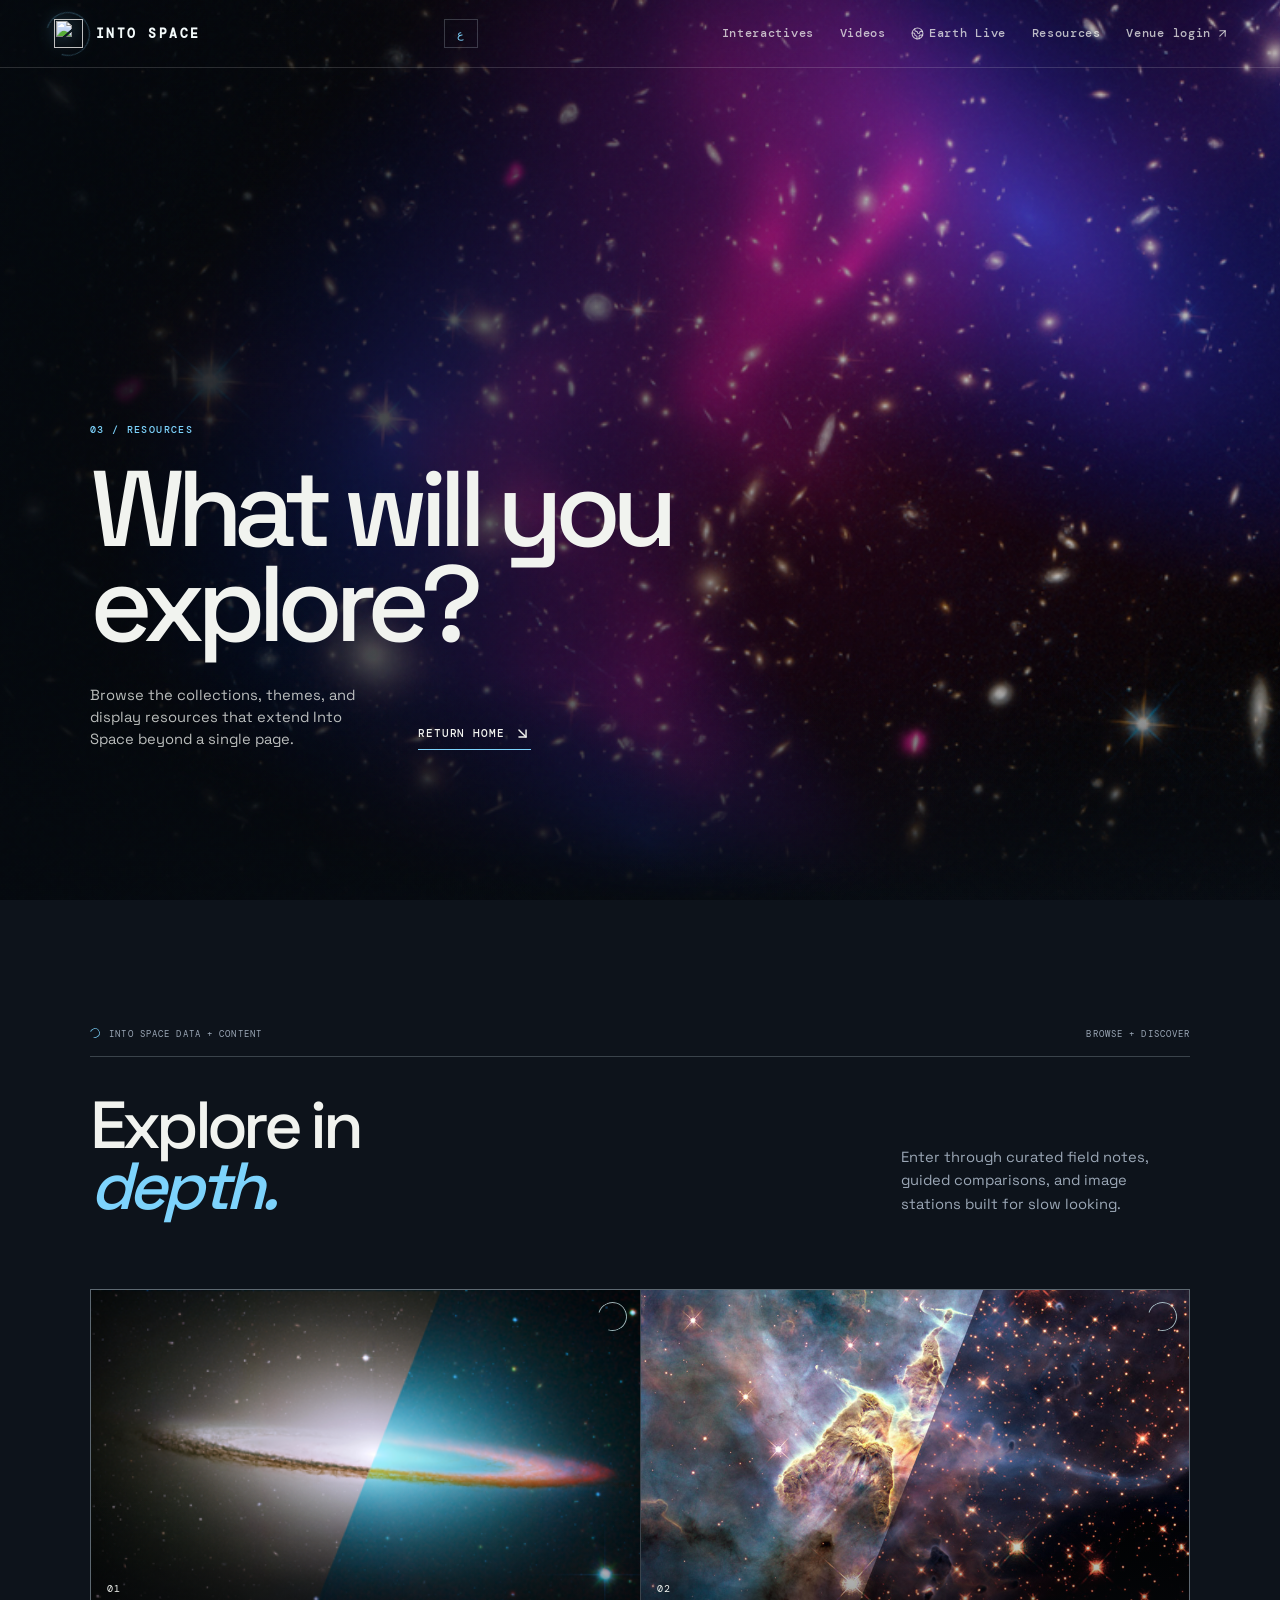
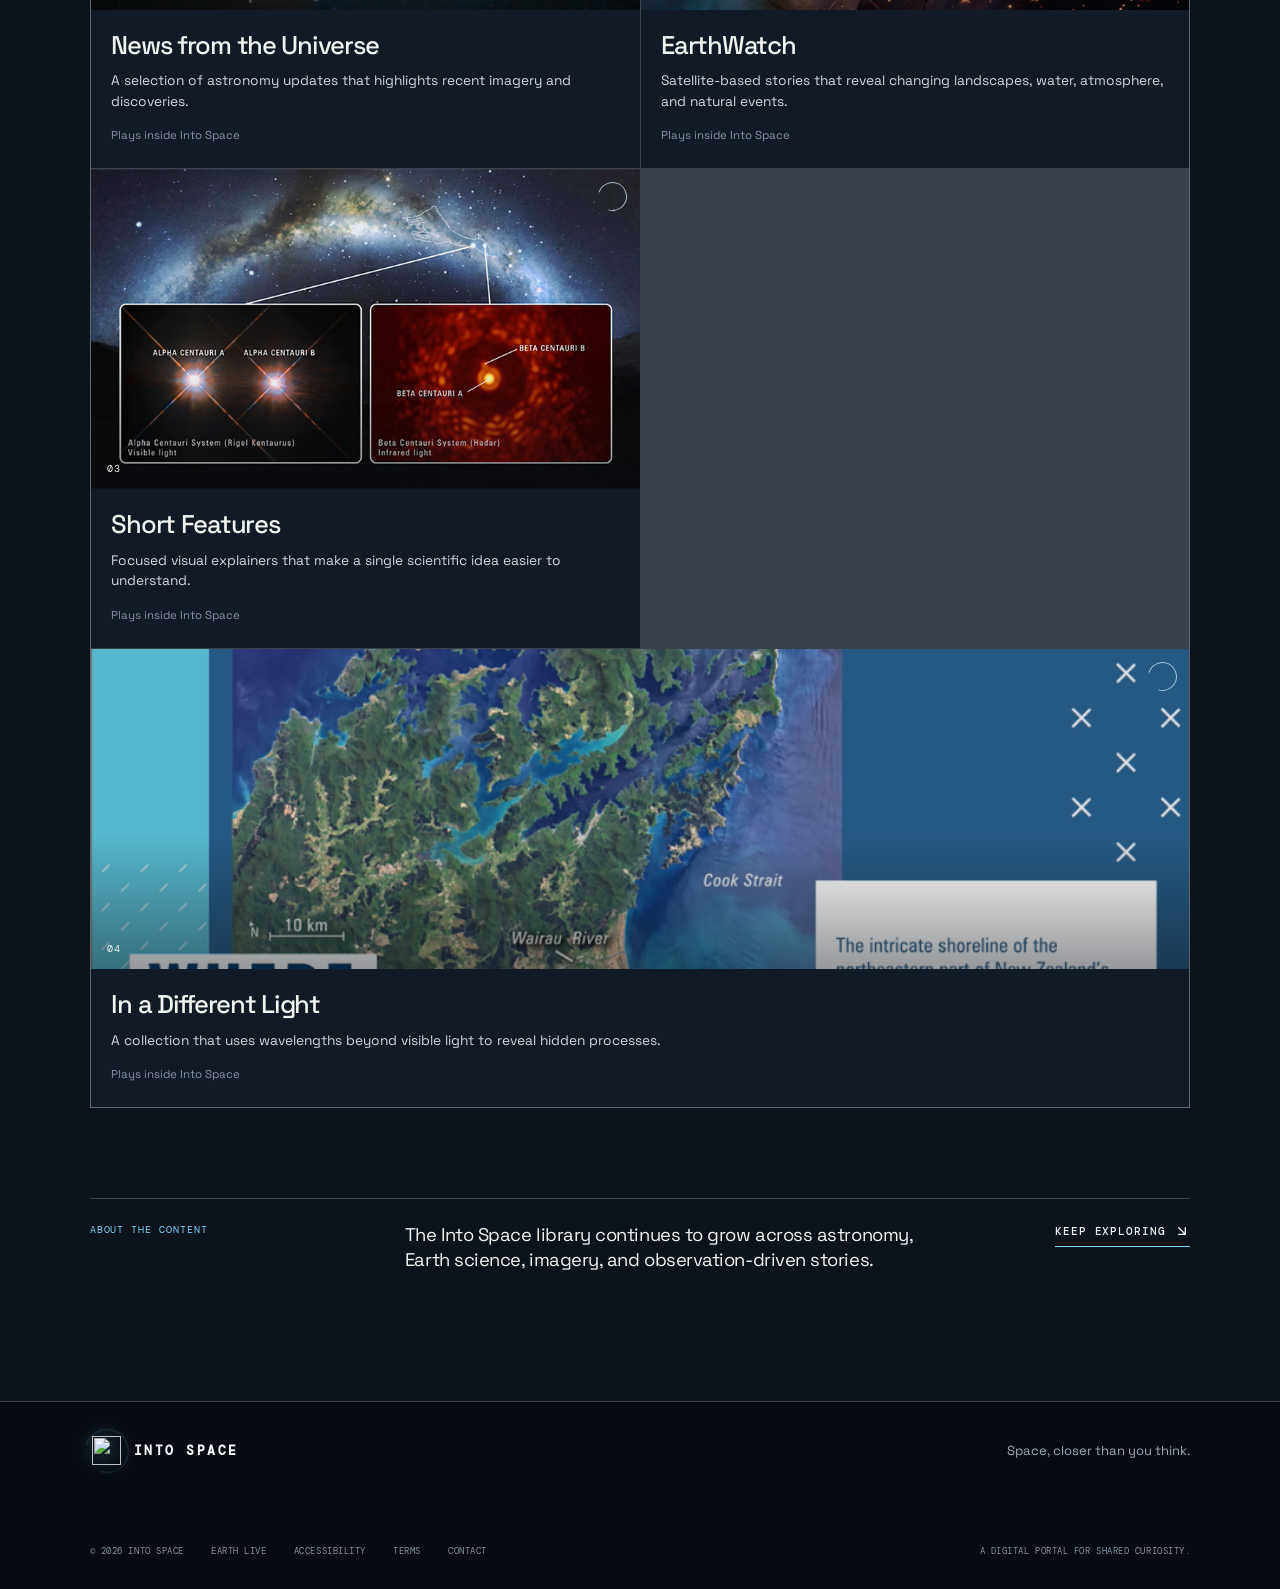
==== commit 6e2bc1ac: "Add Framer Motion page and section transitions" ====
--- a/index.html
+++ b/index.html
@@ -5,10 +5,10 @@
     <meta name="viewport" content="width=device-width, initial-scale=1.0" />
     <meta name="theme-color" content="#080c12" />
     <meta name="description" content="Into Space is a live, interactive portal for closer looks at space, Earth, and the universe." />
-    <link rel="icon" type="image/png" href="/media/into-space-orbital-gate_1d484232.png" />
+    <link rel="icon" type="image/png" href="/media/ento-space-orbital-gate_1d484232.png" />
     <title>Into Space — Observe closer</title>
-    <script type="module" crossorigin src="/assets/index-s9R5I5OG.js"></script>
-    <link rel="stylesheet" crossorigin href="/assets/index-Dl7-Mdj_.css">
+    <script type="module" crossorigin src="/assets/index-D-nkt1ka.js"></script>
+    <link rel="stylesheet" crossorigin href="/assets/index-CGjmxuy1.css">
     <script src="/__manus__/debug-collector.js" defer></script>
   </head>
   <body>
--- a/assets/index-CGjmxuy1.css
+++ b/assets/index-CGjmxuy1.css
@@ -0,0 +1 @@
+@import"https://fonts.googleapis.com/css2?family=DM+Mono:wght@400;500&family=Space+Grotesk:ital,wght@0,400;0,500;0,600;0,700;1,500;1,600&display=swap";.video-frame-wrap video::cue{color:#f1f3ef;background:#03060ad6;font-family:Space Grotesk,Noto Sans Arabic,sans-serif;font-size:1.08rem;font-weight:600;line-height:1.55}.video-caption-toggle{position:absolute;z-index:3;top:1.15rem;right:1.15rem;display:inline-flex;align-items:center;gap:.45rem;min-height:2.15rem;padding:.46rem .65rem;border:1px solid rgba(241,243,239,.35);background:#03060ab8;color:#dbe6ec;font:.58rem var(--mono);letter-spacing:.06em;transition:background .18s var(--ease-out, ease-out),border-color .18s var(--ease-out, ease-out),color .18s var(--ease-out, ease-out),transform .16s var(--ease-out, ease-out)}.video-caption-toggle:hover,.video-caption-toggle:focus-visible,.video-caption-toggle.is-active{border-color:var(--orbit);background:#29abe22b;color:var(--paper)}.video-caption-toggle:active{transform:scale(.97)}@media (max-width: 800px){.video-frame-wrap video::cue{font-size:.9rem}.video-caption-toggle{top:.75rem;right:.75rem}.video-caption-toggle span{display:none}}.earth-live-main{min-height:100vh;padding:clamp(6.3rem,8vw,8.4rem) clamp(1.2rem,5vw,6.5rem) 5rem;background:radial-gradient(circle at 83% 8%,rgba(76,161,196,.16),transparent 27%),#060a0f}.earth-live-intro{display:grid;grid-template-columns:minmax(155px,.52fr) minmax(0,1.5fr) auto;gap:2rem;align-items:end;max-width:1420px;margin:0 auto 2.3rem}.earth-kicker{display:inline-flex;align-items:center;gap:.55rem;color:var(--orbit);font:.6rem var(--mono);letter-spacing:.13em;text-transform:uppercase;white-space:nowrap}.live-pulse{width:.48rem;height:.48rem;border-radius:50%;background:#71e5d5;box-shadow:0 0 0 .3rem #71e5d51c,0 0 1rem #71e5d5cc;animation:earthPulse 1.9s ease-in-out infinite}.earth-intro-copy h1{max-width:700px;margin:0;color:var(--paper);font-size:clamp(2.65rem,5.8vw,6.8rem);font-weight:500;letter-spacing:-.075em;line-height:.85}.earth-intro-copy p{max-width:480px;margin:1.35rem 0 0;color:#a9bdc8;font-size:.95rem;line-height:1.7}.earth-refresh{display:inline-flex;align-items:center;justify-content:center;gap:.5rem;min-height:2.45rem;padding:.66rem .78rem;border:1px solid var(--line);background:#070f16bd;color:var(--paper);font:.58rem var(--mono);letter-spacing:.08em;white-space:nowrap;transition:background .18s ease-out,border-color .18s ease-out,transform .16s ease-out}.earth-refresh:hover,.earth-refresh:focus-visible{border-color:var(--orbit);background:#47acde26}.earth-refresh:active{transform:scale(.97)}.is-spinning{animation:earthSpin 1s linear infinite}.earth-live-grid{display:grid;grid-template-columns:minmax(0,1.58fr) minmax(300px,.72fr);max-width:1420px;margin:0 auto;border:1px solid var(--line);background:#0a121a;box-shadow:0 1.6rem 5rem #00000057}.earth-imagery-panel{min-width:0;border-right:1px solid var(--line)}.earth-image-header{display:flex;align-items:center;justify-content:space-between;gap:1rem;min-height:4.2rem;padding:.9rem 1.15rem;border-bottom:1px solid var(--line);background:#081019}.earth-image-header>div{display:grid;gap:.25rem}.panel-label{color:var(--orbit);font:.54rem var(--mono);letter-spacing:.11em;text-transform:uppercase}.earth-image-header strong{color:#d4e0e7;font:.67rem var(--mono);letter-spacing:.05em}.earth-image-status{padding:.35rem .46rem;border:1px solid rgba(143,163,178,.35);color:#8fa3b2;font:.52rem var(--mono);letter-spacing:.08em}.earth-image-status.is-ready{border-color:#71e5d594;color:#8cf3e4}.earth-image-window{position:relative;min-height:clamp(340px,47vw,700px);overflow:hidden;background:#020508}.earth-image-window>img{display:block;width:100%;height:100%;position:absolute;inset:0;object-fit:cover;object-position:center;filter:saturate(1.09) contrast(1.04);transition:opacity .35s ease-out}.earth-image-window:after{position:absolute;inset:0;content:"";pointer-events:none;background:linear-gradient(180deg,rgba(2,6,8,.4),transparent 18%,transparent 73%,rgba(2,6,8,.64)),linear-gradient(90deg,rgba(4,9,13,.32),transparent 28%,transparent 72%,rgba(4,9,13,.28))}.earth-image-scanline{position:absolute;inset:0;z-index:1;pointer-events:none;background:repeating-linear-gradient(0deg,rgba(126,213,235,.045) 0 1px,transparent 1px 5px);mix-blend-mode:screen}.earth-image-corner{position:absolute;z-index:2;width:2.2rem;height:2.2rem;border-color:#daeff5b8;border-style:solid}.earth-image-corner.top-left{top:1rem;left:1rem;border-width:1px 0 0 1px}.earth-image-corner.top-right{top:1rem;right:1rem;border-width:1px 1px 0 0}.earth-image-corner.bottom-left{bottom:1rem;left:1rem;border-width:0 0 1px 1px}.earth-image-corner.bottom-right{right:1rem;bottom:1rem;border-width:0 1px 1px 0}.earth-image-caption{position:absolute;z-index:3;left:1.25rem;bottom:1.2rem;display:inline-flex;align-items:center;gap:.48rem;max-width:calc(100% - 2.5rem);padding:.55rem .65rem;border:1px solid rgba(235,245,246,.34);background:#03080bc2;color:#e9f3f3;font:.57rem var(--mono);letter-spacing:.06em}.earth-image-footer{display:flex;align-items:center;justify-content:space-between;gap:1rem;padding:.95rem 1.15rem;color:#8095a1;font:.56rem var(--mono);letter-spacing:.06em}.earth-image-footer a,.iss-source-row a{display:inline-flex;align-items:center;gap:.35rem;color:var(--orbit)}.iss-panel{display:flex;flex-direction:column;min-width:0;padding:1.15rem;background:linear-gradient(145deg,#0d1822,#081018)}.iss-panel-heading{display:flex;align-items:flex-start;justify-content:space-between;gap:1rem}.iss-panel-heading h2{margin:.45rem 0 1.2rem;color:var(--paper);font-size:clamp(1.45rem,2.3vw,2.4rem);font-weight:500;letter-spacing:-.06em}.iss-panel-heading>svg{margin-top:.2rem;color:var(--orbit)}.iss-map{position:relative;min-height:clamp(250px,29vw,380px);overflow:hidden;border:1px solid var(--line);background-color:#07121b;background-image:linear-gradient(rgba(108,170,194,.14) 1px,transparent 1px),linear-gradient(90deg,rgba(108,170,194,.14) 1px,transparent 1px),radial-gradient(ellipse at 73% 20%,rgba(63,160,193,.26),transparent 32%),radial-gradient(ellipse at 16% 85%,rgba(55,123,153,.23),transparent 28%);background-size:20% 16.666%,20% 16.666%,100% 100%,100% 100%}.iss-map:before{position:absolute;inset:16.666% 0;content:"";border-top:1px solid rgba(168,219,230,.25);border-bottom:1px solid rgba(168,219,230,.25);pointer-events:none}.iss-map:after{position:absolute;top:0;bottom:0;left:50%;content:"";width:1px;background:#a8dbe64d;box-shadow:-25% 0 0 #a8dbe61a;pointer-events:none}.iss-orbit-line{position:absolute;left:-17%;top:46%;width:135%;height:37%;border-top:1px solid rgba(113,229,213,.52);border-radius:50%;transform:rotate(-17deg);box-shadow:0 0 .9rem #71e5d538}.iss-marker{position:absolute;z-index:2;display:grid;place-items:center;width:2rem;height:2rem;border:1px solid #8cf3e4;border-radius:50%;background:#08232a;color:#dffefa;transform:translate(-50%,-50%);transition:left .75s cubic-bezier(.23,1,.32,1),top .75s cubic-bezier(.23,1,.32,1)}.iss-marker-pulse{position:absolute;inset:-.55rem;border:1px solid rgba(113,229,213,.55);border-radius:50%;animation:earthPulse 2s ease-out infinite}.map-label{position:absolute;z-index:1;color:#bfdae291;font:.47rem var(--mono);letter-spacing:.05em}.map-label.north{top:.55rem;left:.6rem}.map-label.south{bottom:.55rem;left:.6rem}.map-label.west{left:.6rem;top:50%;transform:translateY(-50%)}.map-label.east{right:.6rem;top:50%;transform:translateY(-50%)}.iss-map-readout{position:absolute;z-index:2;right:.7rem;bottom:.7rem;display:inline-flex;align-items:center;gap:.38rem;max-width:78%;padding:.46rem .52rem;background:#02070ac4;color:#cbe5e7;font:.5rem var(--mono);letter-spacing:.05em}.iss-coordinates{display:flex;justify-content:space-between;gap:.75rem;padding:1rem 0 .8rem;border-bottom:1px solid var(--line);color:#d3edf0;font:.78rem var(--mono);letter-spacing:.05em}.iss-stats{display:grid;grid-template-columns:repeat(3,minmax(0,1fr));gap:1px;margin-top:1rem;background:var(--line);border:1px solid var(--line)}.iss-stats>div{min-width:0;padding:.8rem .58rem;background:#0b151d}.iss-stats span{display:block;margin-bottom:.5rem;color:#7f95a1;font:.47rem var(--mono);letter-spacing:.08em}.iss-stats strong{display:block;overflow:hidden;color:#eff7f6;font:.83rem var(--mono);text-overflow:ellipsis;white-space:nowrap}.iss-stats small{color:#8ca5af;font-size:.57rem}.iss-source-row{display:flex;align-items:center;justify-content:space-between;gap:.75rem;margin-top:auto;padding-top:1rem;color:#8097a2;font:.51rem var(--mono);letter-spacing:.05em}.iss-source-row>span{display:inline-flex;align-items:center;gap:.35rem;min-width:0}.earth-live-note{display:flex;align-items:flex-start;gap:.65rem;max-width:1420px;margin:0 auto;padding:1.1rem 0;color:#8fa4ae;font-size:.78rem;line-height:1.65}.earth-live-note svg{flex:none;margin-top:.15rem;color:var(--orbit)}.earth-live-note p{max-width:760px;margin:0}@keyframes earthPulse{0%,to{opacity:1;transform:scale(1)}50%{opacity:.5;transform:scale(.88)}}@keyframes earthSpin{to{transform:rotate(360deg)}}@media (max-width:900px){.earth-live-intro{grid-template-columns:1fr;gap:1rem;align-items:start}.earth-refresh{width:max-content}.earth-live-grid{grid-template-columns:1fr}.earth-imagery-panel{border-right:0;border-bottom:1px solid var(--line)}.iss-panel{padding:1.15rem}.iss-map{min-height:330px}}@media (max-width:560px){.earth-live-main{padding:5.7rem 0 3.2rem}.earth-live-intro{padding:0 1.15rem;margin-bottom:1.35rem}.earth-intro-copy h1{font-size:3.2rem}.earth-live-grid{border-right:0;border-left:0}.earth-image-header,.earth-image-footer{padding-right:1rem;padding-left:1rem}.earth-image-footer span{max-width:60%;line-height:1.45}.earth-image-window{min-height:61vw}.earth-image-caption{left:.8rem;bottom:.8rem;font-size:.5rem}.earth-image-corner.top-left{top:.7rem;left:.7rem}.earth-image-corner.top-right{top:.7rem;right:.7rem}.earth-image-corner.bottom-left{bottom:.7rem;left:.7rem}.earth-image-corner.bottom-right{right:.7rem;bottom:.7rem}.iss-panel{padding:1rem}.iss-map{min-height:270px}.earth-live-note{padding:1.1rem}.iss-source-row{font-size:.47rem}}.earth-stream-panel{min-width:0;border-right:1px solid var(--line)}.earth-stream-header{display:flex;align-items:center;justify-content:space-between;gap:1rem;min-height:4.2rem;padding:.9rem 1.15rem;border-bottom:1px solid var(--line);background:#081019}.earth-stream-header>div{display:grid;gap:.25rem}.earth-stream-header strong{color:#d4e0e7;font:.67rem var(--mono);letter-spacing:.05em}.earth-stream-status{display:inline-flex;align-items:center;gap:.45rem;padding:.35rem .48rem;border:1px solid rgba(113,229,213,.58);color:#8cf3e4;font:.52rem var(--mono);letter-spacing:.08em}.earth-stream-status .live-pulse{width:.34rem;height:.34rem;box-shadow:0 0 0 .22rem #71e5d51a,0 0 .7rem #71e5d5b3}.earth-stream-window{position:relative;min-height:clamp(340px,47vw,700px);overflow:hidden;background:#020508}.earth-stream-window iframe{display:block;width:100%;height:100%;position:absolute;inset:0;border:0;background:#020508}.earth-stream-window:after{position:absolute;inset:0;z-index:1;content:"";pointer-events:none;background:linear-gradient(180deg,rgba(2,6,8,.18),transparent 14%,transparent 78%,rgba(2,6,8,.45))}.earth-stream-scanline{position:absolute;z-index:2;inset:0;pointer-events:none;background:repeating-linear-gradient(0deg,rgba(126,213,235,.035) 0 1px,transparent 1px 5px);mix-blend-mode:screen}.earth-stream-corner{position:absolute;z-index:3;width:2.2rem;height:2.2rem;border-color:#daeff5b8;border-style:solid;pointer-events:none}.earth-stream-corner.top-left{top:1rem;left:1rem;border-width:1px 0 0 1px}.earth-stream-corner.top-right{top:1rem;right:1rem;border-width:1px 1px 0 0}.earth-stream-corner.bottom-left{bottom:1rem;left:1rem;border-width:0 0 1px 1px}.earth-stream-corner.bottom-right{right:1rem;bottom:1rem;border-width:0 1px 1px 0}.earth-stream-caption{position:absolute;z-index:3;left:1.25rem;bottom:1.2rem;display:inline-flex;align-items:center;gap:.48rem;max-width:calc(100% - 2.5rem);padding:.55rem .65rem;border:1px solid rgba(235,245,246,.34);background:#03080bc2;color:#e9f3f3;font:.57rem var(--mono);letter-spacing:.06em;pointer-events:none}.earth-stream-footer{display:flex;align-items:center;justify-content:space-between;gap:1rem;padding:.95rem 1.15rem;color:#8095a1;font:.56rem var(--mono);letter-spacing:.06em}.iss-trail-dot{position:absolute;z-index:1;width:.4rem;height:.4rem;border-radius:50%;background:#8cf3e473;box-shadow:0 0 .55rem #71e5d580;transform:translate(-50%,-50%);transition:left 4.6s linear,top 4.6s linear}.iss-marker{transition:left 4.6s linear,top 4.6s linear}@media (max-width:900px){.earth-stream-panel{border-right:0;border-bottom:1px solid var(--line)}}@media (max-width:560px){.earth-stream-header,.earth-stream-footer{padding-right:1rem;padding-left:1rem}.earth-stream-footer span{max-width:60%;line-height:1.45}.earth-stream-window{min-height:61vw}.earth-stream-caption{left:.8rem;bottom:.8rem;font-size:.5rem}.earth-stream-corner.top-left{top:.7rem;left:.7rem}.earth-stream-corner.top-right{top:.7rem;right:.7rem}.earth-stream-corner.bottom-left{bottom:.7rem;left:.7rem}.earth-stream-corner.bottom-right{right:.7rem;bottom:.7rem}}.iss-world-map-panel{isolation:isolate;background:#051018;background-image:linear-gradient(rgba(90,162,185,.12) 1px,transparent 1px),linear-gradient(90deg,rgba(90,162,185,.12) 1px,transparent 1px),radial-gradient(ellipse at 68% 21%,rgba(50,139,174,.22),transparent 38%),linear-gradient(180deg,#040f1729,#040f178c);background-size:16.666% 16.666%,16.666% 16.666%,100% 100%,100% 100%}.iss-world-map-panel:before{z-index:0;inset:0;background:linear-gradient(90deg,rgba(4,14,21,.42),transparent 16%,transparent 84%,rgba(4,14,21,.42))}.iss-world-map-panel:after{z-index:3;background:linear-gradient(180deg,rgba(3,10,15,.18),transparent 12%,transparent 86%,rgba(3,10,15,.46));box-shadow:none}.iss-world-map-image{position:absolute;z-index:1;top:8%;left:2%;width:96%;height:84%;object-fit:contain;opacity:.3;mix-blend-mode:screen;filter:sepia(.4) hue-rotate(135deg) saturate(.85) brightness(.8)}.iss-orbit-svg{position:absolute;z-index:2;inset:0;width:100%;height:100%;overflow:visible;pointer-events:none}.iss-orbit-projection{fill:none;stroke:#65d8e494;stroke-width:.42;stroke-linecap:round;stroke-dasharray:1.5 1.2;filter:drop-shadow(0 0 3px rgba(101,216,228,.42))}.iss-orbit-measured{fill:none;stroke:#92f4e2;stroke-width:.85;stroke-linecap:round;filter:drop-shadow(0 0 4px rgba(113,229,213,.72))}.iss-world-map-panel .iss-trail-dot{z-index:3;width:.55rem;height:.55rem;border:1px solid rgba(209,255,249,.74);background:#59d7c5;box-shadow:0 0 .7rem #71e5d5e0}.iss-world-map-panel .iss-marker{z-index:5;width:2.35rem;height:2.35rem;border-color:#c9fff6;background:#09363ff2;box-shadow:0 0 0 .32rem #5bdacb29,0 0 1.35rem #5bdacb94}.iss-world-map-panel .iss-map-readout{z-index:6;right:.75rem;bottom:2.25rem}.iss-map-legend{position:absolute;z-index:6;left:.7rem;bottom:.72rem;display:flex;align-items:center;gap:.36rem;color:#c5e6e7;font:.43rem var(--mono);letter-spacing:.045em}.iss-map-legend span{display:inline-block;width:.65rem;height:2px;flex:none}.legend-measured{background:#92f4e2;box-shadow:0 0 .35rem #71e5d5cc}.legend-projection{margin-left:.35rem;background:repeating-linear-gradient(90deg,rgba(101,216,228,.8) 0 3px,transparent 3px 5px)}@media (max-width:560px){.iss-world-map-image{top:10%;height:80%;opacity:.26}.iss-world-map-panel .iss-map-readout{bottom:2.08rem}.iss-map-legend{font-size:.4rem}.iss-world-map-panel .iss-marker{width:2.05rem;height:2.05rem}}.earth-live-grid{grid-template-columns:minmax(0,1.22fr) minmax(430px,.98fr)}.iss-panel{padding:1.35rem}.iss-world-map-panel{min-height:clamp(310px,32vw,430px)}.iss-orbit-projection{stroke:#79e5f0c7;stroke-width:.72;stroke-dasharray:1.1 1}.iss-orbit-measured{stroke-width:1.05}.iss-world-map-panel .iss-map-readout{padding:.52rem .62rem}.iss-map-legend{font-size:.47rem}@media (max-width:900px){.earth-live-grid{grid-template-columns:1fr}.iss-panel{padding:1.15rem}}#root{perspective:1600px;min-height:100vh}.route-stage{min-height:100vh;transform-style:preserve-3d;will-change:transform,opacity,filter}.ento-brand{gap:.72rem;transform-style:preserve-3d}.brand-mark-shell{width:34px;height:34px;display:grid;place-items:center;flex:none;transform-style:preserve-3d;transition:transform .34s cubic-bezier(.23,1,.32,1)}.brand-mark{width:30px;height:30px;object-fit:contain;filter:drop-shadow(0 0 9px rgba(125,211,252,.3));transition:filter .28s ease}.brand-wordmark{display:inline-block;letter-spacing:.16em;transform:translateZ(3px)}.ento-brand:hover .brand-mark-shell{transform:rotateY(24deg) rotateX(-10deg) scale(1.09)}.ento-brand:hover .brand-mark{filter:drop-shadow(0 0 13px rgba(125,211,252,.68))}.main-nav{perspective:800px}.main-nav a{transform-style:preserve-3d;transition:color .18s ease,transform .22s cubic-bezier(.23,1,.32,1),text-shadow .22s ease}.main-nav a:hover{transform:translateZ(14px) rotateX(-7deg);text-shadow:0 5px 16px rgba(125,211,252,.28)}.main-nav a:active,.ento-brand:active{transform:scale(.97)}.locale-toggle,.menu-toggle,.text-action,.outlined-link{transition:transform .16s cubic-bezier(.23,1,.32,1),background .2s,color .2s}.locale-toggle:active,.menu-toggle:active,.text-action:active,.outlined-link:active{transform:scale(.97)}@media (prefers-reduced-motion:no-preference){.brand-mark-shell{animation:ento-float 5.6s ease-in-out infinite}.ento-brand:hover .brand-mark-shell{animation-play-state:paused}.hero-section{perspective:1500px;isolation:isolate}.hero-image,.hero-spectrum-layer,.hero-content,.archive-card,.feature-media,.collection-image-wrap{transform-style:preserve-3d;will-change:transform}.hero-image{transition:transform .72s cubic-bezier(.23,1,.32,1),filter .72s cubic-bezier(.23,1,.32,1)}.hero-content{transition:transform .54s cubic-bezier(.23,1,.32,1)}.hero-section:hover .hero-image{transform:scale(1.025) rotateX(1deg) rotateY(-1.4deg)}.hero-section:hover .hero-content{transform:translateZ(22px) rotateX(.35deg)}.archive-grid{perspective:1100px}.archive-card{transition:transform .28s cubic-bezier(.23,1,.32,1),box-shadow .28s ease,filter .28s ease}.archive-card:hover{transform:translateY(-6px) rotateX(2deg) rotateY(-1.25deg) translateZ(10px);box-shadow:0 22px 34px #00000042;filter:brightness(1.05)}.feature-media,.collection-image-wrap{transition:transform .42s cubic-bezier(.23,1,.32,1),filter .42s ease}.feature-media:hover,.collection-image-wrap:hover{transform:rotateY(-2deg) rotateX(1.5deg) translateZ(10px);filter:brightness(1.04)}}@keyframes ento-float{0%,to{transform:translateY(0) rotateY(0)}50%{transform:translateY(-1px) rotateY(12deg)}}@media (prefers-reduced-motion:reduce){.route-stage,.brand-mark-shell,.brand-mark,.main-nav a,.hero-image,.hero-content,.archive-card,.feature-media,.collection-image-wrap{animation:none!important;transition:none!important;transform:none!important;filter:none!important}}@media (max-width:640px){.brand-mark-shell{width:30px;height:30px}.brand-mark{width:27px;height:27px}.brand-wordmark{letter-spacing:.1em}.main-nav a:hover,.hero-section:hover .hero-image,.hero-section:hover .hero-content,.archive-card:hover,.feature-media:hover,.collection-image-wrap:hover{transform:none}}.ento-brand .brand-mark-shell{position:relative}.ento-brand .brand-mark-shell:after{content:"";position:absolute;inset:-5px;border:1px solid rgba(125,211,252,.28);border-left-color:transparent;border-radius:50%;pointer-events:none;transform:rotate(-28deg);transition:border-color .22s ease,transform .34s cubic-bezier(.23,1,.32,1)}.ento-brand:hover .brand-mark-shell:after{border-color:#7dd3fcb8;border-left-color:transparent;transform:rotate(24deg) scale(1.08)}.ento-brand .brand-wordmark{font-size:.82rem;font-weight:700;letter-spacing:.19em;color:#f4fbfb}.section-topline{position:relative}.section-topline:before{content:"";display:block;width:10px;height:10px;margin-right:.6rem;border:1px solid var(--orbit);border-left-color:transparent;border-radius:50%;transform:rotate(-28deg);opacity:.82}.section-topline span:first-of-type{margin-right:auto}.source-image-wrap:before{content:"";position:absolute;z-index:2;top:.8rem;right:.8rem;width:29px;height:29px;border:1px solid rgba(219,249,252,.7);border-left-color:transparent;border-radius:50%;transform:rotate(-28deg);pointer-events:none}.collection-grid>a:first-child{grid-column:span 2}.collection-grid>a:first-child .source-image-wrap{height:clamp(290px,31vw,470px)}.collection-grid>a:first-child .source-card-copy{padding-block:1.75rem}.collection-grid>a:first-child .source-card h3{font-size:clamp(1.75rem,3.3vw,3rem)}.site-footer .ento-brand .brand-mark-shell:after{opacity:.6}.route-stage{transform-origin:50% 10%}@media (max-width:640px){.ento-brand .brand-wordmark{font-size:.7rem;letter-spacing:.13em}.section-topline:before{width:8px;height:8px;margin-right:.4rem}.collection-grid>a:first-child{grid-column:auto}.collection-grid>a:first-child .source-image-wrap{height:230px}}.collection-grid>:last-child{grid-column:1 / -1!important}@media (max-width:640px){.collection-grid>:last-child{grid-column:auto!important}}@layer components;/*! tailwindcss v4.1.14 | MIT License | https://tailwindcss.com */@layer properties{@supports (((-webkit-hyphens:none)) and (not (margin-trim:inline))) or ((-moz-orient:inline) and (not (color:rgb(from red r g b)))){*,:before,:after,::backdrop{--tw-translate-x:0;--tw-translate-y:0;--tw-translate-z:0;--tw-rotate-x:initial;--tw-rotate-y:initial;--tw-rotate-z:initial;--tw-skew-x:initial;--tw-skew-y:initial;--tw-border-style:solid;--tw-gradient-position:initial;--tw-gradient-from:#0000;--tw-gradient-via:#0000;--tw-gradient-to:#0000;--tw-gradient-stops:initial;--tw-gradient-via-stops:initial;--tw-gradient-from-position:0%;--tw-gradient-via-position:50%;--tw-gradient-to-position:100%;--tw-leading:initial;--tw-font-weight:initial;--tw-tracking:initial;--tw-ordinal:initial;--tw-slashed-zero:initial;--tw-numeric-figure:initial;--tw-numeric-spacing:initial;--tw-numeric-fraction:initial;--tw-shadow:0 0 #0000;--tw-shadow-color:initial;--tw-shadow-alpha:100%;--tw-inset-shadow:0 0 #0000;--tw-inset-shadow-color:initial;--tw-inset-shadow-alpha:100%;--tw-ring-color:initial;--tw-ring-shadow:0 0 #0000;--tw-inset-ring-color:initial;--tw-inset-ring-shadow:0 0 #0000;--tw-ring-inset:initial;--tw-ring-offset-width:0px;--tw-ring-offset-color:#fff;--tw-ring-offset-shadow:0 0 #0000;--tw-outline-style:solid;--tw-blur:initial;--tw-brightness:initial;--tw-contrast:initial;--tw-grayscale:initial;--tw-hue-rotate:initial;--tw-invert:initial;--tw-opacity:initial;--tw-saturate:initial;--tw-sepia:initial;--tw-drop-shadow:initial;--tw-drop-shadow-color:initial;--tw-drop-shadow-alpha:100%;--tw-drop-shadow-size:initial;--tw-backdrop-blur:initial;--tw-backdrop-brightness:initial;--tw-backdrop-contrast:initial;--tw-backdrop-grayscale:initial;--tw-backdrop-hue-rotate:initial;--tw-backdrop-invert:initial;--tw-backdrop-opacity:initial;--tw-backdrop-saturate:initial;--tw-backdrop-sepia:initial;--tw-duration:initial;--tw-ease:initial;--tw-content:""}}}@layer theme{:root,:host{--font-sans:ui-sans-serif,system-ui,sans-serif,"Apple Color Emoji","Segoe UI Emoji","Segoe UI Symbol","Noto Color Emoji";--font-mono:ui-monospace,SFMono-Regular,Menlo,Monaco,Consolas,"Liberation Mono","Courier New",monospace;--color-red-100:oklch(93.6% .032 17.717);--color-red-500:oklch(63.7% .237 25.331);--color-blue-600:oklch(54.6% .245 262.881);--color-blue-700:oklch(48.8% .243 264.376);--color-slate-50:oklch(98.4% .003 247.858);--color-slate-100:oklch(96.8% .007 247.896);--color-slate-600:oklch(44.6% .043 257.281);--color-slate-700:oklch(37.2% .044 257.287);--color-slate-900:oklch(20.8% .042 265.755);--color-black:#000;--color-white:#fff;--spacing:.25rem;--container-sm:24rem;--container-lg:32rem;--container-2xl:42rem;--text-xs:.75rem;--text-xs--line-height:calc(1/.75);--text-sm:.875rem;--text-sm--line-height:calc(1.25/.875);--text-base:1rem;--text-base--line-height: 1.5 ;--text-lg:1.125rem;--text-lg--line-height:calc(1.75/1.125);--text-xl:1.25rem;--text-xl--line-height:calc(1.75/1.25);--text-4xl:2.25rem;--text-4xl--line-height:calc(2.5/2.25);--font-weight-normal:400;--font-weight-medium:500;--font-weight-semibold:600;--font-weight-bold:700;--tracking-tight:-.025em;--tracking-widest:.1em;--leading-snug:1.375;--leading-normal:1.5;--leading-relaxed:1.625;--radius-xs:.125rem;--radius-sm:.25rem;--radius-md:.375rem;--radius-lg:.5rem;--radius-xl:.75rem;--ease-out:cubic-bezier(0,0,.2,1);--ease-in-out:cubic-bezier(.4,0,.2,1);--animate-spin:spin 1s linear infinite;--animate-pulse:pulse 2s cubic-bezier(.4,0,.6,1)infinite;--blur-sm:8px;--blur-2xl:40px;--aspect-video:16/9;--default-transition-duration:.15s;--default-transition-timing-function:cubic-bezier(.4,0,.2,1);--default-font-family:var(--font-sans);--default-mono-font-family:var(--font-mono)}}@layer base{*,:after,:before,::backdrop{box-sizing:border-box;border:0 solid;margin:0;padding:0}::file-selector-button{box-sizing:border-box;border:0 solid;margin:0;padding:0}html,:host{-webkit-text-size-adjust:100%;tab-size:4;line-height:1.5;font-family:var(--default-font-family,ui-sans-serif,system-ui,sans-serif,"Apple Color Emoji","Segoe UI Emoji","Segoe UI Symbol","Noto Color Emoji");font-feature-settings:var(--default-font-feature-settings,normal);font-variation-settings:var(--default-font-variation-settings,normal);-webkit-tap-highlight-color:transparent}hr{height:0;color:inherit;border-top-width:1px}abbr:where([title]){-webkit-text-decoration:underline dotted;text-decoration:underline dotted}h1,h2,h3,h4,h5,h6{font-size:inherit;font-weight:inherit}a{color:inherit;-webkit-text-decoration:inherit;text-decoration:inherit}b,strong{font-weight:bolder}code,kbd,samp,pre{font-family:var(--default-mono-font-family,ui-monospace,SFMono-Regular,Menlo,Monaco,Consolas,"Liberation Mono","Courier New",monospace);font-feature-settings:var(--default-mono-font-feature-settings,normal);font-variation-settings:var(--default-mono-font-variation-settings,normal);font-size:1em}small{font-size:80%}sub,sup{vertical-align:baseline;font-size:75%;line-height:0;position:relative}sub{bottom:-.25em}sup{top:-.5em}table{text-indent:0;border-color:inherit;border-collapse:collapse}:-moz-focusring{outline:auto}progress{vertical-align:baseline}summary{display:list-item}ol,ul,menu{list-style:none}img,svg,video,canvas,audio,iframe,embed,object{vertical-align:middle;display:block}img,video{max-width:100%;height:auto}button,input,select,optgroup,textarea{font:inherit;font-feature-settings:inherit;font-variation-settings:inherit;letter-spacing:inherit;color:inherit;opacity:1;background-color:#0000;border-radius:0}::file-selector-button{font:inherit;font-feature-settings:inherit;font-variation-settings:inherit;letter-spacing:inherit;color:inherit;opacity:1;background-color:#0000;border-radius:0}:where(select:is([multiple],[size])) optgroup{font-weight:bolder}:where(select:is([multiple],[size])) optgroup option{padding-inline-start:20px}::file-selector-button{margin-inline-end:4px}::placeholder{opacity:1}@supports (not ((-webkit-appearance:-apple-pay-button))) or (contain-intrinsic-size:1px){::placeholder{color:currentColor}@supports (color:color-mix(in lab,red,red)){::placeholder{color:color-mix(in oklab,currentcolor 50%,transparent)}}}textarea{resize:vertical}::-webkit-search-decoration{-webkit-appearance:none}::-webkit-date-and-time-value{min-height:1lh;text-align:inherit}::-webkit-datetime-edit{display:inline-flex}::-webkit-datetime-edit-fields-wrapper{padding:0}::-webkit-datetime-edit{padding-block:0}::-webkit-datetime-edit-year-field{padding-block:0}::-webkit-datetime-edit-month-field{padding-block:0}::-webkit-datetime-edit-day-field{padding-block:0}::-webkit-datetime-edit-hour-field{padding-block:0}::-webkit-datetime-edit-minute-field{padding-block:0}::-webkit-datetime-edit-second-field{padding-block:0}::-webkit-datetime-edit-millisecond-field{padding-block:0}::-webkit-datetime-edit-meridiem-field{padding-block:0}::-webkit-calendar-picker-indicator{line-height:1}:-moz-ui-invalid{box-shadow:none}button,input:where([type=button],[type=reset],[type=submit]){appearance:button}::file-selector-button{appearance:button}::-webkit-inner-spin-button{height:auto}::-webkit-outer-spin-button{height:auto}[hidden]:where(:not([hidden=until-found])){display:none!important}}@layer utilities{.\@container\/card-header{container:card-header/inline-size}.\@container\/field-group{container:field-group/inline-size}.pointer-events-none{pointer-events:none}.invisible{visibility:hidden}.visible{visibility:visible}.sr-only{clip-path:inset(50%);white-space:nowrap;border-width:0;width:1px;height:1px;margin:-1px;padding:0;position:absolute;overflow:hidden}.absolute{position:absolute}.fixed{position:fixed}.relative{position:relative}.static{position:static}.inset-0{inset:calc(var(--spacing)*0)}.inset-x-0{inset-inline:calc(var(--spacing)*0)}.inset-y-0{inset-block:calc(var(--spacing)*0)}.-top-12{top:calc(var(--spacing)*-12)}.top-0{top:calc(var(--spacing)*0)}.top-1\.5{top:calc(var(--spacing)*1.5)}.top-1\/2{top:50%}.top-3\.5{top:calc(var(--spacing)*3.5)}.top-4{top:calc(var(--spacing)*4)}.top-\[1px\]{top:1px}.top-\[50\%\]{top:50%}.top-\[60\%\]{top:60%}.top-full{top:100%}.-right-12{right:calc(var(--spacing)*-12)}.right-0{right:calc(var(--spacing)*0)}.right-1{right:calc(var(--spacing)*1)}.right-2{right:calc(var(--spacing)*2)}.right-3{right:calc(var(--spacing)*3)}.right-4{right:calc(var(--spacing)*4)}.-bottom-12{bottom:calc(var(--spacing)*-12)}.bottom-0{bottom:calc(var(--spacing)*0)}.-left-12{left:calc(var(--spacing)*-12)}.left-0{left:calc(var(--spacing)*0)}.left-1\/2{left:50%}.left-2{left:calc(var(--spacing)*2)}.left-\[50\%\]{left:50%}.isolate{isolation:isolate}.z-10{z-index:10}.z-20{z-index:20}.z-50{z-index:50}.z-\[1\]{z-index:1}.order-first{order:-9999}.order-last{order:9999}.col-start-2{grid-column-start:2}.row-span-2{grid-row:span 2/span 2}.row-start-1{grid-row-start:1}.container{width:100%}@media (min-width:40rem){.container{max-width:40rem}}@media (min-width:48rem){.container{max-width:48rem}}@media (min-width:64rem){.container{max-width:64rem}}@media (min-width:80rem){.container{max-width:80rem}}@media (min-width:96rem){.container{max-width:96rem}}.\!m-0{margin:calc(var(--spacing)*0)!important}.-mx-1{margin-inline:calc(var(--spacing)*-1)}.mx-2{margin-inline:calc(var(--spacing)*2)}.mx-3\.5{margin-inline:calc(var(--spacing)*3.5)}.mx-4{margin-inline:calc(var(--spacing)*4)}.mx-auto{margin-inline:auto}.-my-2{margin-block:calc(var(--spacing)*-2)}.my-0{margin-block:calc(var(--spacing)*0)}.my-0\.5{margin-block:calc(var(--spacing)*.5)}.my-1{margin-block:calc(var(--spacing)*1)}.-mt-4{margin-top:calc(var(--spacing)*-4)}.mt-1\.5{margin-top:calc(var(--spacing)*1.5)}.mt-2{margin-top:calc(var(--spacing)*2)}.mt-4{margin-top:calc(var(--spacing)*4)}.mt-auto{margin-top:auto}.mr-2{margin-right:calc(var(--spacing)*2)}.mb-2{margin-bottom:calc(var(--spacing)*2)}.mb-3{margin-bottom:calc(var(--spacing)*3)}.mb-4{margin-bottom:calc(var(--spacing)*4)}.mb-6{margin-bottom:calc(var(--spacing)*6)}.mb-8{margin-bottom:calc(var(--spacing)*8)}.-ml-4{margin-left:calc(var(--spacing)*-4)}.ml-1{margin-left:calc(var(--spacing)*1)}.ml-4{margin-left:calc(var(--spacing)*4)}.ml-auto{margin-left:auto}.line-clamp-1{-webkit-line-clamp:1;-webkit-box-orient:vertical;display:-webkit-box;overflow:hidden}.line-clamp-2{-webkit-line-clamp:2;-webkit-box-orient:vertical;display:-webkit-box;overflow:hidden}.block{display:block}.flex{display:flex}.grid{display:grid}.hidden{display:none}.inline-flex{display:inline-flex}.table{display:table}.table-caption{display:table-caption}.table-cell{display:table-cell}.table-row{display:table-row}.field-sizing-content{field-sizing:content}.aspect-square{aspect-ratio:1}.aspect-video{aspect-ratio:var(--aspect-video)}.size-\(--cell-size\){width:var(--cell-size);height:var(--cell-size)}.size-2{width:calc(var(--spacing)*2);height:calc(var(--spacing)*2)}.size-2\.5{width:calc(var(--spacing)*2.5);height:calc(var(--spacing)*2.5)}.size-3{width:calc(var(--spacing)*3);height:calc(var(--spacing)*3)}.size-3\.5{width:calc(var(--spacing)*3.5);height:calc(var(--spacing)*3.5)}.size-4{width:calc(var(--spacing)*4);height:calc(var(--spacing)*4)}.size-6{width:calc(var(--spacing)*6);height:calc(var(--spacing)*6)}.size-7{width:calc(var(--spacing)*7);height:calc(var(--spacing)*7)}.size-8{width:calc(var(--spacing)*8);height:calc(var(--spacing)*8)}.size-9{width:calc(var(--spacing)*9);height:calc(var(--spacing)*9)}.size-10{width:calc(var(--spacing)*10);height:calc(var(--spacing)*10)}.size-auto{width:auto;height:auto}.size-full{width:100%;height:100%}.h-\(--cell-size\){height:var(--cell-size)}.h-1\.5{height:calc(var(--spacing)*1.5)}.h-2{height:calc(var(--spacing)*2)}.h-2\.5{height:calc(var(--spacing)*2.5)}.h-4{height:calc(var(--spacing)*4)}.h-5{height:calc(var(--spacing)*5)}.h-6{height:calc(var(--spacing)*6)}.h-7{height:calc(var(--spacing)*7)}.h-8{height:calc(var(--spacing)*8)}.h-9{height:calc(var(--spacing)*9)}.h-10{height:calc(var(--spacing)*10)}.h-12{height:calc(var(--spacing)*12)}.h-16{height:calc(var(--spacing)*16)}.h-\[1\.15rem\]{height:1.15rem}.h-\[500px\]{height:500px}.h-\[calc\(100\%-1px\)\]{height:calc(100% - 1px)}.h-\[var\(--radix-navigation-menu-viewport-height\)\]{height:var(--radix-navigation-menu-viewport-height)}.h-\[var\(--radix-select-trigger-height\)\]{height:var(--radix-select-trigger-height)}.h-auto{height:auto}.h-full{height:100%}.h-px{height:1px}.h-svh{height:100svh}.max-h-\(--radix-context-menu-content-available-height\){max-height:var(--radix-context-menu-content-available-height)}.max-h-\(--radix-dropdown-menu-content-available-height\){max-height:var(--radix-dropdown-menu-content-available-height)}.max-h-\(--radix-select-content-available-height\){max-height:var(--radix-select-content-available-height)}.max-h-\[300px\]{max-height:300px}.min-h-0{min-height:calc(var(--spacing)*0)}.min-h-4{min-height:calc(var(--spacing)*4)}.min-h-16{min-height:calc(var(--spacing)*16)}.min-h-screen{min-height:100vh}.min-h-svh{min-height:100svh}.w-\(--cell-size\){width:var(--cell-size)}.w-\(--sidebar-width\){width:var(--sidebar-width)}.w-0{width:calc(var(--spacing)*0)}.w-1{width:calc(var(--spacing)*1)}.w-2{width:calc(var(--spacing)*2)}.w-2\.5{width:calc(var(--spacing)*2.5)}.w-3{width:calc(var(--spacing)*3)}.w-3\/4{width:75%}.w-4{width:calc(var(--spacing)*4)}.w-5{width:calc(var(--spacing)*5)}.w-8{width:calc(var(--spacing)*8)}.w-9{width:calc(var(--spacing)*9)}.w-10{width:calc(var(--spacing)*10)}.w-16{width:calc(var(--spacing)*16)}.w-64{width:calc(var(--spacing)*64)}.w-72{width:calc(var(--spacing)*72)}.w-\[100px\]{width:100px}.w-\[400px\]{width:400px}.w-auto{width:auto}.w-fit{width:fit-content}.w-full{width:100%}.w-max{width:max-content}.w-px{width:1px}.max-w-\(--skeleton-width\){max-width:var(--skeleton-width)}.max-w-2xl{max-width:var(--container-2xl)}.max-w-\[calc\(100\%-2rem\)\]{max-width:calc(100% - 2rem)}.max-w-lg{max-width:var(--container-lg)}.max-w-max{max-width:max-content}.max-w-sm{max-width:var(--container-sm)}.min-w-\(--cell-size\){min-width:var(--cell-size)}.min-w-0{min-width:calc(var(--spacing)*0)}.min-w-5{min-width:calc(var(--spacing)*5)}.min-w-8{min-width:calc(var(--spacing)*8)}.min-w-9{min-width:calc(var(--spacing)*9)}.min-w-10{min-width:calc(var(--spacing)*10)}.min-w-\[8rem\]{min-width:8rem}.min-w-\[12rem\]{min-width:12rem}.min-w-\[var\(--radix-select-trigger-width\)\]{min-width:var(--radix-select-trigger-width)}.flex-1{flex:1}.flex-shrink-0,.shrink-0{flex-shrink:0}.grow{flex-grow:1}.grow-0{flex-grow:0}.basis-full{flex-basis:100%}.caption-bottom{caption-side:bottom}.border-collapse{border-collapse:collapse}.origin-\(--radix-context-menu-content-transform-origin\){transform-origin:var(--radix-context-menu-content-transform-origin)}.origin-\(--radix-dropdown-menu-content-transform-origin\){transform-origin:var(--radix-dropdown-menu-content-transform-origin)}.origin-\(--radix-hover-card-content-transform-origin\){transform-origin:var(--radix-hover-card-content-transform-origin)}.origin-\(--radix-menubar-content-transform-origin\){transform-origin:var(--radix-menubar-content-transform-origin)}.origin-\(--radix-popover-content-transform-origin\){transform-origin:var(--radix-popover-content-transform-origin)}.origin-\(--radix-select-content-transform-origin\){transform-origin:var(--radix-select-content-transform-origin)}.origin-\(--radix-tooltip-content-transform-origin\){transform-origin:var(--radix-tooltip-content-transform-origin)}.-translate-x-1\/2{--tw-translate-x: -50% ;translate:var(--tw-translate-x)var(--tw-translate-y)}.-translate-x-px{--tw-translate-x:-1px;translate:var(--tw-translate-x)var(--tw-translate-y)}.translate-x-\[-50\%\]{--tw-translate-x:-50%;translate:var(--tw-translate-x)var(--tw-translate-y)}.translate-x-px{--tw-translate-x:1px;translate:var(--tw-translate-x)var(--tw-translate-y)}.-translate-y-1\/2{--tw-translate-y: -50% ;translate:var(--tw-translate-x)var(--tw-translate-y)}.translate-y-0\.5{--tw-translate-y:calc(var(--spacing)*.5);translate:var(--tw-translate-x)var(--tw-translate-y)}.translate-y-\[-50\%\]{--tw-translate-y:-50%;translate:var(--tw-translate-x)var(--tw-translate-y)}.translate-y-\[calc\(-50\%_-_2px\)\]{--tw-translate-y: calc(-50% - 2px) ;translate:var(--tw-translate-x)var(--tw-translate-y)}.rotate-45{rotate:45deg}.rotate-90{rotate:90deg}.transform{transform:var(--tw-rotate-x,)var(--tw-rotate-y,)var(--tw-rotate-z,)var(--tw-skew-x,)var(--tw-skew-y,)}.animate-pulse{animation:var(--animate-pulse)}.animate-spin{animation:var(--animate-spin)}.cursor-default{cursor:default}.cursor-pointer{cursor:pointer}.cursor-text{cursor:text}.touch-none{touch-action:none}.resize-none{resize:none}.scroll-my-1{scroll-margin-block:calc(var(--spacing)*1)}.scroll-py-1{scroll-padding-block:calc(var(--spacing)*1)}.list-disc{list-style-type:disc}.list-none{list-style-type:none}.auto-rows-min{grid-auto-rows:min-content}.grid-cols-\[0_1fr\]{grid-template-columns:0 1fr}.grid-rows-\[auto_auto\]{grid-template-rows:auto auto}.flex-col{flex-direction:column}.flex-col-reverse{flex-direction:column-reverse}.flex-row{flex-direction:row}.flex-wrap{flex-wrap:wrap}.items-center{align-items:center}.items-end{align-items:flex-end}.items-start{align-items:flex-start}.items-stretch{align-items:stretch}.justify-between{justify-content:space-between}.justify-center{justify-content:center}.justify-start{justify-content:flex-start}.justify-items-start{justify-items:start}.gap-0{gap:calc(var(--spacing)*0)}.gap-0\.5{gap:calc(var(--spacing)*.5)}.gap-1{gap:calc(var(--spacing)*1)}.gap-1\.5{gap:calc(var(--spacing)*1.5)}.gap-2{gap:calc(var(--spacing)*2)}.gap-2\.5{gap:calc(var(--spacing)*2.5)}.gap-3{gap:calc(var(--spacing)*3)}.gap-4{gap:calc(var(--spacing)*4)}.gap-6{gap:calc(var(--spacing)*6)}.gap-7{gap:calc(var(--spacing)*7)}.gap-y-0\.5{row-gap:calc(var(--spacing)*.5)}.self-start{align-self:flex-start}.self-stretch{align-self:stretch}.justify-self-end{justify-self:flex-end}.truncate{text-overflow:ellipsis;white-space:nowrap;overflow:hidden}.overflow-auto{overflow:auto}.overflow-hidden{overflow:hidden}.overflow-x-auto{overflow-x:auto}.overflow-x-hidden{overflow-x:hidden}.overflow-y-auto{overflow-y:auto}.rounded{border-radius:.25rem}.rounded-\[2px\]{border-radius:2px}.rounded-\[4px\]{border-radius:4px}.rounded-\[10px\]{border-radius:10px}.rounded-\[20px\]{border-radius:20px}.rounded-\[calc\(var\(--radius\)-5px\)\]{border-radius:calc(var(--radius) - 5px)}.rounded-\[inherit\]{border-radius:inherit}.rounded-full{border-radius:3.40282e38px}.rounded-lg{border-radius:var(--radius-lg)}.rounded-md{border-radius:var(--radius-md)}.rounded-none{border-radius:0}.rounded-sm{border-radius:var(--radius-sm)}.rounded-xl{border-radius:var(--radius-xl)}.rounded-xs{border-radius:var(--radius-xs)}.rounded-l-md{border-top-left-radius:var(--radius-md);border-bottom-left-radius:var(--radius-md)}.rounded-tl-sm{border-top-left-radius:var(--radius-sm)}.rounded-r-md{border-top-right-radius:var(--radius-md);border-bottom-right-radius:var(--radius-md)}.border{border-style:var(--tw-border-style);border-width:1px}.border-0{border-style:var(--tw-border-style);border-width:0}.border-\[1\.5px\]{border-style:var(--tw-border-style);border-width:1.5px}.border-y{border-block-style:var(--tw-border-style);border-block-width:1px}.border-t{border-top-style:var(--tw-border-style);border-top-width:1px}.border-r{border-right-style:var(--tw-border-style);border-right-width:1px}.border-b{border-bottom-style:var(--tw-border-style);border-bottom-width:1px}.border-l{border-left-style:var(--tw-border-style);border-left-width:1px}.border-dashed{--tw-border-style:dashed;border-style:dashed}.border-\(--color-border\){border-color:var(--color-border)}.border-\[rgba\(0\,0\,0\,0\.08\)\]{border-color:#00000014}.border-transparent{border-color:#0000}.border-t-transparent{border-top-color:#0000}.border-l-transparent{border-left-color:#0000}.bg-\(--color-bg\){background-color:var(--color-bg)}.bg-\[\#1a1a19\]{background-color:#1a1a19}.bg-\[\#f8f8f7\]{background-color:#f8f8f7}.bg-black\/50{background-color:#00000080}@supports (color:color-mix(in lab,red,red)){.bg-black\/50{background-color:color-mix(in oklab,var(--color-black)50%,transparent)}}.bg-blue-600{background-color:var(--color-blue-600)}.bg-red-100{background-color:var(--color-red-100)}.bg-transparent{background-color:#0000}.bg-white{background-color:var(--color-white)}.bg-white\/80{background-color:#fffc}@supports (color:color-mix(in lab,red,red)){.bg-white\/80{background-color:color-mix(in oklab,var(--color-white)80%,transparent)}}.bg-gradient-to-br{--tw-gradient-position:to bottom right in oklab;background-image:linear-gradient(var(--tw-gradient-stops))}.from-slate-50{--tw-gradient-from:var(--color-slate-50);--tw-gradient-stops:var(--tw-gradient-via-stops,var(--tw-gradient-position),var(--tw-gradient-from)var(--tw-gradient-from-position),var(--tw-gradient-to)var(--tw-gradient-to-position))}.to-slate-100{--tw-gradient-to:var(--color-slate-100);--tw-gradient-stops:var(--tw-gradient-via-stops,var(--tw-gradient-position),var(--tw-gradient-from)var(--tw-gradient-from-position),var(--tw-gradient-to)var(--tw-gradient-to-position))}.fill-current{fill:currentColor}.p-0{padding:calc(var(--spacing)*0)}.p-1{padding:calc(var(--spacing)*1)}.p-2{padding:calc(var(--spacing)*2)}.p-3{padding:calc(var(--spacing)*3)}.p-4{padding:calc(var(--spacing)*4)}.p-5{padding:calc(var(--spacing)*5)}.p-6{padding:calc(var(--spacing)*6)}.p-8{padding:calc(var(--spacing)*8)}.p-\[3px\]{padding:3px}.p-px{padding:1px}.px-\(--cell-size\){padding-inline:var(--cell-size)}.px-1{padding-inline:calc(var(--spacing)*1)}.px-1\.5{padding-inline:calc(var(--spacing)*1.5)}.px-2{padding-inline:calc(var(--spacing)*2)}.px-2\.5{padding-inline:calc(var(--spacing)*2.5)}.px-3{padding-inline:calc(var(--spacing)*3)}.px-4{padding-inline:calc(var(--spacing)*4)}.px-5{padding-inline:calc(var(--spacing)*5)}.px-6{padding-inline:calc(var(--spacing)*6)}.py-0\.5{padding-block:calc(var(--spacing)*.5)}.py-1{padding-block:calc(var(--spacing)*1)}.py-1\.5{padding-block:calc(var(--spacing)*1.5)}.py-2{padding-block:calc(var(--spacing)*2)}.py-2\.5{padding-block:calc(var(--spacing)*2.5)}.py-3{padding-block:calc(var(--spacing)*3)}.py-4{padding-block:calc(var(--spacing)*4)}.py-5{padding-block:calc(var(--spacing)*5)}.py-6{padding-block:calc(var(--spacing)*6)}.pt-0{padding-top:calc(var(--spacing)*0)}.pt-3{padding-top:calc(var(--spacing)*3)}.pt-4{padding-top:calc(var(--spacing)*4)}.pt-8{padding-top:calc(var(--spacing)*8)}.pt-12{padding-top:calc(var(--spacing)*12)}.pr-1{padding-right:calc(var(--spacing)*1)}.pr-2{padding-right:calc(var(--spacing)*2)}.pr-2\.5{padding-right:calc(var(--spacing)*2.5)}.pr-3{padding-right:calc(var(--spacing)*3)}.pr-8{padding-right:calc(var(--spacing)*8)}.pb-3{padding-bottom:calc(var(--spacing)*3)}.pb-4{padding-bottom:calc(var(--spacing)*4)}.pb-8{padding-bottom:calc(var(--spacing)*8)}.pl-2{padding-left:calc(var(--spacing)*2)}.pl-3{padding-left:calc(var(--spacing)*3)}.pl-4{padding-left:calc(var(--spacing)*4)}.pl-8{padding-left:calc(var(--spacing)*8)}.text-center{text-align:center}.text-left{text-align:left}.align-middle{vertical-align:middle}.font-mono{font-family:var(--font-mono)}.font-sans{font-family:var(--font-sans)}.text-4xl{font-size:var(--text-4xl);line-height:var(--tw-leading,var(--text-4xl--line-height))}.text-base{font-size:var(--text-base);line-height:var(--tw-leading,var(--text-base--line-height))}.text-lg{font-size:var(--text-lg);line-height:var(--tw-leading,var(--text-lg--line-height))}.text-sm{font-size:var(--text-sm);line-height:var(--tw-leading,var(--text-sm--line-height))}.text-sm\/relaxed{font-size:var(--text-sm);line-height:var(--leading-relaxed)}.text-xl{font-size:var(--text-xl);line-height:var(--tw-leading,var(--text-xl--line-height))}.text-xs{font-size:var(--text-xs);line-height:var(--tw-leading,var(--text-xs--line-height))}.text-\[0\.8rem\]{font-size:.8rem}.leading-5{--tw-leading:calc(var(--spacing)*5);line-height:calc(var(--spacing)*5)}.leading-\[26px\]{--tw-leading:26px;line-height:26px}.leading-none{--tw-leading:1;line-height:1}.leading-normal{--tw-leading:var(--leading-normal);line-height:var(--leading-normal)}.leading-relaxed{--tw-leading:var(--leading-relaxed);line-height:var(--leading-relaxed)}.leading-snug{--tw-leading:var(--leading-snug);line-height:var(--leading-snug)}.font-bold{--tw-font-weight:var(--font-weight-bold);font-weight:var(--font-weight-bold)}.font-medium{--tw-font-weight:var(--font-weight-medium);font-weight:var(--font-weight-medium)}.font-normal{--tw-font-weight:var(--font-weight-normal);font-weight:var(--font-weight-normal)}.font-semibold{--tw-font-weight:var(--font-weight-semibold);font-weight:var(--font-weight-semibold)}.tracking-\[-0\.44px\]{--tw-tracking:-.44px;letter-spacing:-.44px}.tracking-\[-0\.154px\]{--tw-tracking:-.154px;letter-spacing:-.154px}.tracking-tight{--tw-tracking:var(--tracking-tight);letter-spacing:var(--tracking-tight)}.tracking-widest{--tw-tracking:var(--tracking-widest);letter-spacing:var(--tracking-widest)}.text-balance{text-wrap:balance}.break-words{overflow-wrap:break-word}.whitespace-break-spaces{white-space:break-spaces}.whitespace-nowrap{white-space:nowrap}.text-\[\#34322d\]{color:#34322d}.text-\[\#858481\]{color:#858481}.text-current{color:currentColor}.text-red-500{color:var(--color-red-500)}.text-slate-600{color:var(--color-slate-600)}.text-slate-700{color:var(--color-slate-700)}.text-slate-900{color:var(--color-slate-900)}.text-white{color:var(--color-white)}.tabular-nums{--tw-numeric-spacing:tabular-nums;font-variant-numeric:var(--tw-ordinal,)var(--tw-slashed-zero,)var(--tw-numeric-figure,)var(--tw-numeric-spacing,)var(--tw-numeric-fraction,)}.underline-offset-4{text-underline-offset:4px}.opacity-0{opacity:0}.opacity-50{opacity:.5}.opacity-70{opacity:.7}.shadow{--tw-shadow:0 1px 3px 0 var(--tw-shadow-color,#0000001a),0 1px 2px -1px var(--tw-shadow-color,#0000001a);box-shadow:var(--tw-inset-shadow),var(--tw-inset-ring-shadow),var(--tw-ring-offset-shadow),var(--tw-ring-shadow),var(--tw-shadow)}.shadow-\[0_0_0_1px_hsl\(var\(--sidebar-border\)\)\]{--tw-shadow:0 0 0 1px var(--tw-shadow-color,hsl(var(--sidebar-border)));box-shadow:var(--tw-inset-shadow),var(--tw-inset-ring-shadow),var(--tw-ring-offset-shadow),var(--tw-ring-shadow),var(--tw-shadow)}.shadow-\[0px_4px_11px_0px_rgba\(0\,0\,0\,0\.08\)\]{--tw-shadow:0px 4px 11px 0px var(--tw-shadow-color,#00000014);box-shadow:var(--tw-inset-shadow),var(--tw-inset-ring-shadow),var(--tw-ring-offset-shadow),var(--tw-ring-shadow),var(--tw-shadow)}.shadow-lg{--tw-shadow:0 10px 15px -3px var(--tw-shadow-color,#0000001a),0 4px 6px -4px var(--tw-shadow-color,#0000001a);box-shadow:var(--tw-inset-shadow),var(--tw-inset-ring-shadow),var(--tw-ring-offset-shadow),var(--tw-ring-shadow),var(--tw-shadow)}.shadow-md{--tw-shadow:0 4px 6px -1px var(--tw-shadow-color,#0000001a),0 2px 4px -2px var(--tw-shadow-color,#0000001a);box-shadow:var(--tw-inset-shadow),var(--tw-inset-ring-shadow),var(--tw-ring-offset-shadow),var(--tw-ring-shadow),var(--tw-shadow)}.shadow-none{--tw-shadow:0 0 #0000;box-shadow:var(--tw-inset-shadow),var(--tw-inset-ring-shadow),var(--tw-ring-offset-shadow),var(--tw-ring-shadow),var(--tw-shadow)}.shadow-sm{--tw-shadow:0 1px 3px 0 var(--tw-shadow-color,#0000001a),0 1px 2px -1px var(--tw-shadow-color,#0000001a);box-shadow:var(--tw-inset-shadow),var(--tw-inset-ring-shadow),var(--tw-ring-offset-shadow),var(--tw-ring-shadow),var(--tw-shadow)}.shadow-xl{--tw-shadow:0 20px 25px -5px var(--tw-shadow-color,#0000001a),0 8px 10px -6px var(--tw-shadow-color,#0000001a);box-shadow:var(--tw-inset-shadow),var(--tw-inset-ring-shadow),var(--tw-ring-offset-shadow),var(--tw-ring-shadow),var(--tw-shadow)}.shadow-xs{--tw-shadow:0 1px 2px 0 var(--tw-shadow-color,#0000000d);box-shadow:var(--tw-inset-shadow),var(--tw-inset-ring-shadow),var(--tw-ring-offset-shadow),var(--tw-ring-shadow),var(--tw-shadow)}.ring-0{--tw-ring-shadow:var(--tw-ring-inset,)0 0 0 calc(0px + var(--tw-ring-offset-width))var(--tw-ring-color,currentcolor);box-shadow:var(--tw-inset-shadow),var(--tw-inset-ring-shadow),var(--tw-ring-offset-shadow),var(--tw-ring-shadow),var(--tw-shadow)}.outline-hidden{--tw-outline-style:none;outline-style:none}@media (forced-colors:active){.outline-hidden{outline-offset:2px;outline:2px solid #0000}}.outline{outline-style:var(--tw-outline-style);outline-width:1px}.filter{filter:var(--tw-blur,)var(--tw-brightness,)var(--tw-contrast,)var(--tw-grayscale,)var(--tw-hue-rotate,)var(--tw-invert,)var(--tw-saturate,)var(--tw-sepia,)var(--tw-drop-shadow,)}.backdrop-blur-2xl{--tw-backdrop-blur:blur(var(--blur-2xl));-webkit-backdrop-filter:var(--tw-backdrop-blur,)var(--tw-backdrop-brightness,)var(--tw-backdrop-contrast,)var(--tw-backdrop-grayscale,)var(--tw-backdrop-hue-rotate,)var(--tw-backdrop-invert,)var(--tw-backdrop-opacity,)var(--tw-backdrop-saturate,)var(--tw-backdrop-sepia,);backdrop-filter:var(--tw-backdrop-blur,)var(--tw-backdrop-brightness,)var(--tw-backdrop-contrast,)var(--tw-backdrop-grayscale,)var(--tw-backdrop-hue-rotate,)var(--tw-backdrop-invert,)var(--tw-backdrop-opacity,)var(--tw-backdrop-saturate,)var(--tw-backdrop-sepia,)}.backdrop-blur-sm{--tw-backdrop-blur:blur(var(--blur-sm));-webkit-backdrop-filter:var(--tw-backdrop-blur,)var(--tw-backdrop-brightness,)var(--tw-backdrop-contrast,)var(--tw-backdrop-grayscale,)var(--tw-backdrop-hue-rotate,)var(--tw-backdrop-invert,)var(--tw-backdrop-opacity,)var(--tw-backdrop-saturate,)var(--tw-backdrop-sepia,);backdrop-filter:var(--tw-backdrop-blur,)var(--tw-backdrop-brightness,)var(--tw-backdrop-contrast,)var(--tw-backdrop-grayscale,)var(--tw-backdrop-hue-rotate,)var(--tw-backdrop-invert,)var(--tw-backdrop-opacity,)var(--tw-backdrop-saturate,)var(--tw-backdrop-sepia,)}.transition{transition-property:color,background-color,border-color,outline-color,text-decoration-color,fill,stroke,--tw-gradient-from,--tw-gradient-via,--tw-gradient-to,opacity,box-shadow,transform,translate,scale,rotate,filter,-webkit-backdrop-filter,backdrop-filter,display,content-visibility,overlay,pointer-events;transition-timing-function:var(--tw-ease,var(--default-transition-timing-function));transition-duration:var(--tw-duration,var(--default-transition-duration))}.transition-\[color\,box-shadow\]{transition-property:color,box-shadow;transition-timing-function:var(--tw-ease,var(--default-transition-timing-function));transition-duration:var(--tw-duration,var(--default-transition-duration))}.transition-\[left\,right\,width\]{transition-property:left,right,width;transition-timing-function:var(--tw-ease,var(--default-transition-timing-function));transition-duration:var(--tw-duration,var(--default-transition-duration))}.transition-\[margin\,opacity\]{transition-property:margin,opacity;transition-timing-function:var(--tw-ease,var(--default-transition-timing-function));transition-duration:var(--tw-duration,var(--default-transition-duration))}.transition-\[width\,height\,padding\]{transition-property:width,height,padding;transition-timing-function:var(--tw-ease,var(--default-transition-timing-function));transition-duration:var(--tw-duration,var(--default-transition-duration))}.transition-\[width\]{transition-property:width;transition-timing-function:var(--tw-ease,var(--default-transition-timing-function));transition-duration:var(--tw-duration,var(--default-transition-duration))}.transition-all{transition-property:all;transition-timing-function:var(--tw-ease,var(--default-transition-timing-function));transition-duration:var(--tw-duration,var(--default-transition-duration))}.transition-colors{transition-property:color,background-color,border-color,outline-color,text-decoration-color,fill,stroke,--tw-gradient-from,--tw-gradient-via,--tw-gradient-to;transition-timing-function:var(--tw-ease,var(--default-transition-timing-function));transition-duration:var(--tw-duration,var(--default-transition-duration))}.transition-opacity{transition-property:opacity;transition-timing-function:var(--tw-ease,var(--default-transition-timing-function));transition-duration:var(--tw-duration,var(--default-transition-duration))}.transition-shadow{transition-property:box-shadow;transition-timing-function:var(--tw-ease,var(--default-transition-timing-function));transition-duration:var(--tw-duration,var(--default-transition-duration))}.transition-transform{transition-property:transform,translate,scale,rotate;transition-timing-function:var(--tw-ease,var(--default-transition-timing-function));transition-duration:var(--tw-duration,var(--default-transition-duration))}.transition-none{transition-property:none}.delay-1{transition-delay:1ms}.delay-2{transition-delay:2ms}.duration-100{--tw-duration:.1s;transition-duration:.1s}.duration-200{--tw-duration:.2s;transition-duration:.2s}.duration-300{--tw-duration:.3s;transition-duration:.3s}.duration-1000{--tw-duration:1s;transition-duration:1s}.ease-in-out{--tw-ease:var(--ease-in-out);transition-timing-function:var(--ease-in-out)}.ease-linear{--tw-ease:linear;transition-timing-function:linear}.outline-none{--tw-outline-style:none;outline-style:none}.select-none{-webkit-user-select:none;user-select:none}.\[--cell-size\:--spacing\(8\)\]{--cell-size:calc(var(--spacing)*8)}.group-focus-within\/menu-item\:opacity-100:is(:where(.group\/menu-item):focus-within *){opacity:1}@media (hover:hover){.group-hover\/menu-item\:opacity-100:is(:where(.group\/menu-item):hover *){opacity:1}}.group-has-data-\[sidebar\=menu-action\]\/menu-item\:pr-8:is(:where(.group\/menu-item):has([data-sidebar=menu-action]) *){padding-right:calc(var(--spacing)*8)}.group-has-\[\[data-orientation\=horizontal\]\]\/field\:text-balance:is(:where(.group\/field):has([data-orientation=horizontal]) *){text-wrap:balance}.group-has-\[\[data-slot\=item-description\]\]\/item\:translate-y-0\.5:is(:where(.group\/item):has([data-slot=item-description]) *){--tw-translate-y:calc(var(--spacing)*.5);translate:var(--tw-translate-x)var(--tw-translate-y)}.group-has-\[\[data-slot\=item-description\]\]\/item\:self-start:is(:where(.group\/item):has([data-slot=item-description]) *){align-self:flex-start}.group-has-\[\>input\]\/input-group\:pt-2\.5:is(:where(.group\/input-group):has(>input) *){padding-top:calc(var(--spacing)*2.5)}.group-has-\[\>input\]\/input-group\:pb-2\.5:is(:where(.group\/input-group):has(>input) *){padding-bottom:calc(var(--spacing)*2.5)}.group-data-\[collapsible\=icon\]\:-mt-8:is(:where(.group)[data-collapsible=icon] *){margin-top:calc(var(--spacing)*-8)}.group-data-\[collapsible\=icon\]\:hidden:is(:where(.group)[data-collapsible=icon] *){display:none}.group-data-\[collapsible\=icon\]\:size-8\!:is(:where(.group)[data-collapsible=icon] *){width:calc(var(--spacing)*8)!important;height:calc(var(--spacing)*8)!important}.group-data-\[collapsible\=icon\]\:w-\(--sidebar-width-icon\):is(:where(.group)[data-collapsible=icon] *){width:var(--sidebar-width-icon)}.group-data-\[collapsible\=icon\]\:w-\[calc\(var\(--sidebar-width-icon\)\+\(--spacing\(4\)\)\)\]:is(:where(.group)[data-collapsible=icon] *){width:calc(var(--sidebar-width-icon) + (calc(var(--spacing)*4)))}.group-data-\[collapsible\=icon\]\:w-\[calc\(var\(--sidebar-width-icon\)\+\(--spacing\(4\)\)\+2px\)\]:is(:where(.group)[data-collapsible=icon] *){width:calc(var(--sidebar-width-icon) + (calc(var(--spacing)*4)) + 2px)}.group-data-\[collapsible\=icon\]\:overflow-hidden:is(:where(.group)[data-collapsible=icon] *){overflow:hidden}.group-data-\[collapsible\=icon\]\:p-0\!:is(:where(.group)[data-collapsible=icon] *){padding:calc(var(--spacing)*0)!important}.group-data-\[collapsible\=icon\]\:p-2\!:is(:where(.group)[data-collapsible=icon] *){padding:calc(var(--spacing)*2)!important}.group-data-\[collapsible\=icon\]\:opacity-0:is(:where(.group)[data-collapsible=icon] *){opacity:0}.group-data-\[collapsible\=offcanvas\]\:right-\[calc\(var\(--sidebar-width\)\*-1\)\]:is(:where(.group)[data-collapsible=offcanvas] *){right:calc(var(--sidebar-width)*-1)}.group-data-\[collapsible\=offcanvas\]\:left-\[calc\(var\(--sidebar-width\)\*-1\)\]:is(:where(.group)[data-collapsible=offcanvas] *){left:calc(var(--sidebar-width)*-1)}.group-data-\[collapsible\=offcanvas\]\:w-0:is(:where(.group)[data-collapsible=offcanvas] *){width:calc(var(--spacing)*0)}.group-data-\[collapsible\=offcanvas\]\:translate-x-0:is(:where(.group)[data-collapsible=offcanvas] *){--tw-translate-x:calc(var(--spacing)*0);translate:var(--tw-translate-x)var(--tw-translate-y)}.group-data-\[disabled\=true\]\:pointer-events-none:is(:where(.group)[data-disabled=true] *){pointer-events:none}.group-data-\[disabled\=true\]\:opacity-50:is(:where(.group)[data-disabled=true] *),.group-data-\[disabled\=true\]\/field\:opacity-50:is(:where(.group\/field)[data-disabled=true] *),.group-data-\[disabled\=true\]\/input-group\:opacity-50:is(:where(.group\/input-group)[data-disabled=true] *){opacity:.5}.group-data-\[focused\=true\]\/day\:relative:is(:where(.group\/day)[data-focused=true] *){position:relative}.group-data-\[focused\=true\]\/day\:z-10:is(:where(.group\/day)[data-focused=true] *){z-index:10}.group-data-\[focused\=true\]\/day\:ring-\[3px\]:is(:where(.group\/day)[data-focused=true] *){--tw-ring-shadow:var(--tw-ring-inset,)0 0 0 calc(3px + var(--tw-ring-offset-width))var(--tw-ring-color,currentcolor);box-shadow:var(--tw-inset-shadow),var(--tw-inset-ring-shadow),var(--tw-ring-offset-shadow),var(--tw-ring-shadow),var(--tw-shadow)}.group-data-\[side\=left\]\:-right-4:is(:where(.group)[data-side=left] *){right:calc(var(--spacing)*-4)}.group-data-\[side\=left\]\:border-r:is(:where(.group)[data-side=left] *){border-right-style:var(--tw-border-style);border-right-width:1px}.group-data-\[side\=right\]\:left-0:is(:where(.group)[data-side=right] *){left:calc(var(--spacing)*0)}.group-data-\[side\=right\]\:rotate-180:is(:where(.group)[data-side=right] *){rotate:180deg}.group-data-\[side\=right\]\:border-l:is(:where(.group)[data-side=right] *){border-left-style:var(--tw-border-style);border-left-width:1px}.group-data-\[state\=open\]\:rotate-180:is(:where(.group)[data-state=open] *){rotate:180deg}.group-data-\[variant\=floating\]\:rounded-lg:is(:where(.group)[data-variant=floating] *){border-radius:var(--radius-lg)}.group-data-\[variant\=floating\]\:border:is(:where(.group)[data-variant=floating] *){border-style:var(--tw-border-style);border-width:1px}.group-data-\[variant\=floating\]\:shadow-sm:is(:where(.group)[data-variant=floating] *){--tw-shadow:0 1px 3px 0 var(--tw-shadow-color,#0000001a),0 1px 2px -1px var(--tw-shadow-color,#0000001a);box-shadow:var(--tw-inset-shadow),var(--tw-inset-ring-shadow),var(--tw-ring-offset-shadow),var(--tw-ring-shadow),var(--tw-shadow)}.group-data-\[variant\=outline\]\/field-group\:-mb-2:is(:where(.group\/field-group)[data-variant=outline] *){margin-bottom:calc(var(--spacing)*-2)}.group-data-\[vaul-drawer-direction\=bottom\]\/drawer-content\:block:is(:where(.group\/drawer-content)[data-vaul-drawer-direction=bottom] *){display:block}.group-data-\[vaul-drawer-direction\=bottom\]\/drawer-content\:text-center:is(:where(.group\/drawer-content)[data-vaul-drawer-direction=bottom] *),.group-data-\[vaul-drawer-direction\=top\]\/drawer-content\:text-center:is(:where(.group\/drawer-content)[data-vaul-drawer-direction=top] *){text-align:center}.group-data-\[viewport\=false\]\/navigation-menu\:top-full:is(:where(.group\/navigation-menu)[data-viewport=false] *){top:100%}.group-data-\[viewport\=false\]\/navigation-menu\:mt-1\.5:is(:where(.group\/navigation-menu)[data-viewport=false] *){margin-top:calc(var(--spacing)*1.5)}.group-data-\[viewport\=false\]\/navigation-menu\:overflow-hidden:is(:where(.group\/navigation-menu)[data-viewport=false] *){overflow:hidden}.group-data-\[viewport\=false\]\/navigation-menu\:rounded-md:is(:where(.group\/navigation-menu)[data-viewport=false] *){border-radius:var(--radius-md)}.group-data-\[viewport\=false\]\/navigation-menu\:border:is(:where(.group\/navigation-menu)[data-viewport=false] *){border-style:var(--tw-border-style);border-width:1px}.group-data-\[viewport\=false\]\/navigation-menu\:shadow:is(:where(.group\/navigation-menu)[data-viewport=false] *){--tw-shadow:0 1px 3px 0 var(--tw-shadow-color,#0000001a),0 1px 2px -1px var(--tw-shadow-color,#0000001a);box-shadow:var(--tw-inset-shadow),var(--tw-inset-ring-shadow),var(--tw-ring-offset-shadow),var(--tw-ring-shadow),var(--tw-shadow)}.group-data-\[viewport\=false\]\/navigation-menu\:duration-200:is(:where(.group\/navigation-menu)[data-viewport=false] *){--tw-duration:.2s;transition-duration:.2s}.peer-disabled\:cursor-not-allowed:is(:where(.peer):disabled~*){cursor:not-allowed}.peer-disabled\:opacity-50:is(:where(.peer):disabled~*){opacity:.5}.peer-data-\[size\=default\]\/menu-button\:top-1\.5:is(:where(.peer\/menu-button)[data-size=default]~*){top:calc(var(--spacing)*1.5)}.peer-data-\[size\=lg\]\/menu-button\:top-2\.5:is(:where(.peer\/menu-button)[data-size=lg]~*){top:calc(var(--spacing)*2.5)}.peer-data-\[size\=sm\]\/menu-button\:top-1:is(:where(.peer\/menu-button)[data-size=sm]~*){top:calc(var(--spacing)*1)}.file\:inline-flex::file-selector-button{display:inline-flex}.file\:h-7::file-selector-button{height:calc(var(--spacing)*7)}.file\:border-0::file-selector-button{border-style:var(--tw-border-style);border-width:0}.file\:bg-transparent::file-selector-button{background-color:#0000}.file\:text-sm::file-selector-button{font-size:var(--text-sm);line-height:var(--tw-leading,var(--text-sm--line-height))}.file\:font-medium::file-selector-button{--tw-font-weight:var(--font-weight-medium);font-weight:var(--font-weight-medium)}.after\:absolute:after{content:var(--tw-content);position:absolute}.after\:-inset-2:after{content:var(--tw-content);inset:calc(var(--spacing)*-2)}.after\:inset-y-0:after{content:var(--tw-content);inset-block:calc(var(--spacing)*0)}.after\:left-1\/2:after{content:var(--tw-content);left:50%}.after\:w-1:after{content:var(--tw-content);width:calc(var(--spacing)*1)}.after\:w-\[2px\]:after{content:var(--tw-content);width:2px}.after\:-translate-x-1\/2:after{content:var(--tw-content);--tw-translate-x: -50% ;translate:var(--tw-translate-x)var(--tw-translate-y)}.group-data-\[collapsible\=offcanvas\]\:after\:left-full:is(:where(.group)[data-collapsible=offcanvas] *):after{content:var(--tw-content);left:100%}.first\:rounded-l-md:first-child{border-top-left-radius:var(--radius-md);border-bottom-left-radius:var(--radius-md)}.first\:border-l:first-child{border-left-style:var(--tw-border-style);border-left-width:1px}.last\:mt-0:last-child{margin-top:calc(var(--spacing)*0)}.last\:rounded-r-md:last-child{border-top-right-radius:var(--radius-md);border-bottom-right-radius:var(--radius-md)}.last\:border-b-0:last-child{border-bottom-style:var(--tw-border-style);border-bottom-width:0}@media (hover:hover){.hover\:bg-\[\#1a1a19\]\/90:hover{background-color:#1a1a19e6}.hover\:bg-blue-700:hover{background-color:var(--color-blue-700)}.hover\:underline:hover{text-decoration-line:underline}.hover\:opacity-90:hover{opacity:.9}.hover\:opacity-100:hover{opacity:1}.hover\:shadow-\[0_0_0_1px_hsl\(var\(--sidebar-accent\)\)\]:hover{--tw-shadow:0 0 0 1px var(--tw-shadow-color,hsl(var(--sidebar-accent)));box-shadow:var(--tw-inset-shadow),var(--tw-inset-ring-shadow),var(--tw-ring-offset-shadow),var(--tw-ring-shadow),var(--tw-shadow)}.hover\:shadow-lg:hover{--tw-shadow:0 10px 15px -3px var(--tw-shadow-color,#0000001a),0 4px 6px -4px var(--tw-shadow-color,#0000001a);box-shadow:var(--tw-inset-shadow),var(--tw-inset-ring-shadow),var(--tw-ring-offset-shadow),var(--tw-ring-shadow),var(--tw-shadow)}.hover\:ring-4:hover{--tw-ring-shadow:var(--tw-ring-inset,)0 0 0 calc(4px + var(--tw-ring-offset-width))var(--tw-ring-color,currentcolor);box-shadow:var(--tw-inset-shadow),var(--tw-inset-ring-shadow),var(--tw-ring-offset-shadow),var(--tw-ring-shadow),var(--tw-shadow)}}.focus\:z-10:focus{z-index:10}.focus\:ring-2:focus{--tw-ring-shadow:var(--tw-ring-inset,)0 0 0 calc(2px + var(--tw-ring-offset-width))var(--tw-ring-color,currentcolor);box-shadow:var(--tw-inset-shadow),var(--tw-inset-ring-shadow),var(--tw-ring-offset-shadow),var(--tw-ring-shadow),var(--tw-shadow)}.focus\:ring-offset-2:focus{--tw-ring-offset-width:2px;--tw-ring-offset-shadow:var(--tw-ring-inset,)0 0 0 var(--tw-ring-offset-width)var(--tw-ring-offset-color)}.focus\:outline-hidden:focus{--tw-outline-style:none;outline-style:none}@media (forced-colors:active){.focus\:outline-hidden:focus{outline-offset:2px;outline:2px solid #0000}}.focus-visible\:z-10:focus-visible{z-index:10}.focus-visible\:ring-0:focus-visible{--tw-ring-shadow:var(--tw-ring-inset,)0 0 0 calc(0px + var(--tw-ring-offset-width))var(--tw-ring-color,currentcolor);box-shadow:var(--tw-inset-shadow),var(--tw-inset-ring-shadow),var(--tw-ring-offset-shadow),var(--tw-ring-shadow),var(--tw-shadow)}.focus-visible\:ring-1:focus-visible{--tw-ring-shadow:var(--tw-ring-inset,)0 0 0 calc(1px + var(--tw-ring-offset-width))var(--tw-ring-color,currentcolor);box-shadow:var(--tw-inset-shadow),var(--tw-inset-ring-shadow),var(--tw-ring-offset-shadow),var(--tw-ring-shadow),var(--tw-shadow)}.focus-visible\:ring-2:focus-visible{--tw-ring-shadow:var(--tw-ring-inset,)0 0 0 calc(2px + var(--tw-ring-offset-width))var(--tw-ring-color,currentcolor);box-shadow:var(--tw-inset-shadow),var(--tw-inset-ring-shadow),var(--tw-ring-offset-shadow),var(--tw-ring-shadow),var(--tw-shadow)}.focus-visible\:ring-4:focus-visible{--tw-ring-shadow:var(--tw-ring-inset,)0 0 0 calc(4px + var(--tw-ring-offset-width))var(--tw-ring-color,currentcolor);box-shadow:var(--tw-inset-shadow),var(--tw-inset-ring-shadow),var(--tw-ring-offset-shadow),var(--tw-ring-shadow),var(--tw-shadow)}.focus-visible\:ring-\[3px\]:focus-visible{--tw-ring-shadow:var(--tw-ring-inset,)0 0 0 calc(3px + var(--tw-ring-offset-width))var(--tw-ring-color,currentcolor);box-shadow:var(--tw-inset-shadow),var(--tw-inset-ring-shadow),var(--tw-ring-offset-shadow),var(--tw-ring-shadow),var(--tw-shadow)}.focus-visible\:ring-offset-1:focus-visible{--tw-ring-offset-width:1px;--tw-ring-offset-shadow:var(--tw-ring-inset,)0 0 0 var(--tw-ring-offset-width)var(--tw-ring-offset-color)}.focus-visible\:outline-hidden:focus-visible{--tw-outline-style:none;outline-style:none}@media (forced-colors:active){.focus-visible\:outline-hidden:focus-visible{outline-offset:2px;outline:2px solid #0000}}.focus-visible\:outline-1:focus-visible{outline-style:var(--tw-outline-style);outline-width:1px}.disabled\:pointer-events-none:disabled{pointer-events:none}.disabled\:cursor-not-allowed:disabled{cursor:not-allowed}.disabled\:opacity-50:disabled{opacity:.5}:where([data-side=left]) .in-data-\[side\=left\]\:cursor-w-resize{cursor:w-resize}:where([data-side=right]) .in-data-\[side\=right\]\:cursor-e-resize{cursor:e-resize}.has-focus\:ring-\[3px\]:has(:focus){--tw-ring-shadow:var(--tw-ring-inset,)0 0 0 calc(3px + var(--tw-ring-offset-width))var(--tw-ring-color,currentcolor);box-shadow:var(--tw-inset-shadow),var(--tw-inset-ring-shadow),var(--tw-ring-offset-shadow),var(--tw-ring-shadow),var(--tw-shadow)}.has-disabled\:opacity-50:has(:disabled){opacity:.5}.has-data-\[slot\=card-action\]\:grid-cols-\[1fr_auto\]:has([data-slot=card-action]){grid-template-columns:1fr auto}.has-\[\[data-slot\=input-group-control\]\:focus-visible\]\:ring-\[3px\]:has([data-slot=input-group-control]:focus-visible){--tw-ring-shadow:var(--tw-ring-inset,)0 0 0 calc(3px + var(--tw-ring-offset-width))var(--tw-ring-color,currentcolor);box-shadow:var(--tw-inset-shadow),var(--tw-inset-ring-shadow),var(--tw-ring-offset-shadow),var(--tw-ring-shadow),var(--tw-shadow)}.has-\[\>\[data-align\=block-end\]\]\:h-auto:has(>[data-align=block-end]){height:auto}.has-\[\>\[data-align\=block-end\]\]\:flex-col:has(>[data-align=block-end]){flex-direction:column}.has-\[\>\[data-align\=block-start\]\]\:h-auto:has(>[data-align=block-start]){height:auto}.has-\[\>\[data-align\=block-start\]\]\:flex-col:has(>[data-align=block-start]){flex-direction:column}.has-\[\>\[data-slot\=button-group\]\]\:gap-2:has(>[data-slot=button-group]){gap:calc(var(--spacing)*2)}.has-\[\>\[data-slot\=checkbox-group\]\]\:gap-3:has(>[data-slot=checkbox-group]){gap:calc(var(--spacing)*3)}.has-\[\>\[data-slot\=field-content\]\]\:items-start:has(>[data-slot=field-content]){align-items:flex-start}.has-\[\>\[data-slot\=field\]\]\:w-full:has(>[data-slot=field]){width:100%}.has-\[\>\[data-slot\=field\]\]\:flex-col:has(>[data-slot=field]){flex-direction:column}.has-\[\>\[data-slot\=field\]\]\:rounded-md:has(>[data-slot=field]){border-radius:var(--radius-md)}.has-\[\>\[data-slot\=field\]\]\:border:has(>[data-slot=field]){border-style:var(--tw-border-style);border-width:1px}.has-\[\>\[data-slot\=radio-group\]\]\:gap-3:has(>[data-slot=radio-group]){gap:calc(var(--spacing)*3)}.has-\[\>button\]\:mr-\[-0\.45rem\]:has(>button){margin-right:-.45rem}.has-\[\>button\]\:ml-\[-0\.45rem\]:has(>button){margin-left:-.45rem}.has-\[\>kbd\]\:mr-\[-0\.35rem\]:has(>kbd){margin-right:-.35rem}.has-\[\>kbd\]\:ml-\[-0\.35rem\]:has(>kbd){margin-left:-.35rem}.has-\[\>svg\]\:grid-cols-\[calc\(var\(--spacing\)\*4\)_1fr\]:has(>svg){grid-template-columns:calc(var(--spacing)*4)1fr}.has-\[\>svg\]\:gap-x-3:has(>svg){column-gap:calc(var(--spacing)*3)}.has-\[\>svg\]\:p-0:has(>svg){padding:calc(var(--spacing)*0)}.has-\[\>svg\]\:px-2:has(>svg){padding-inline:calc(var(--spacing)*2)}.has-\[\>svg\]\:px-2\.5:has(>svg){padding-inline:calc(var(--spacing)*2.5)}.has-\[\>svg\]\:px-3:has(>svg){padding-inline:calc(var(--spacing)*3)}.has-\[\>svg\]\:px-4:has(>svg){padding-inline:calc(var(--spacing)*4)}.has-\[\>textarea\]\:h-auto:has(>textarea){height:auto}.aria-disabled\:pointer-events-none[aria-disabled=true]{pointer-events:none}.aria-disabled\:opacity-50[aria-disabled=true]{opacity:.5}.data-\[active\=true\]\:z-10[data-active=true]{z-index:10}.data-\[active\=true\]\:font-medium[data-active=true]{--tw-font-weight:var(--font-weight-medium);font-weight:var(--font-weight-medium)}.data-\[active\=true\]\:ring-\[3px\][data-active=true]{--tw-ring-shadow:var(--tw-ring-inset,)0 0 0 calc(3px + var(--tw-ring-offset-width))var(--tw-ring-color,currentcolor);box-shadow:var(--tw-inset-shadow),var(--tw-inset-ring-shadow),var(--tw-ring-offset-shadow),var(--tw-ring-shadow),var(--tw-shadow)}.data-\[disabled\]\:pointer-events-none[data-disabled]{pointer-events:none}.data-\[disabled\]\:opacity-50[data-disabled]{opacity:.5}.data-\[disabled\=true\]\:pointer-events-none[data-disabled=true]{pointer-events:none}.data-\[disabled\=true\]\:opacity-50[data-disabled=true]{opacity:.5}.data-\[inset\]\:pl-8[data-inset]{padding-left:calc(var(--spacing)*8)}.data-\[orientation\=horizontal\]\:h-1\.5[data-orientation=horizontal]{height:calc(var(--spacing)*1.5)}.data-\[orientation\=horizontal\]\:h-full[data-orientation=horizontal]{height:100%}.data-\[orientation\=horizontal\]\:h-px[data-orientation=horizontal]{height:1px}.data-\[orientation\=horizontal\]\:w-full[data-orientation=horizontal]{width:100%}.data-\[orientation\=vertical\]\:h-auto[data-orientation=vertical]{height:auto}.data-\[orientation\=vertical\]\:h-full[data-orientation=vertical]{height:100%}.data-\[orientation\=vertical\]\:min-h-44[data-orientation=vertical]{min-height:calc(var(--spacing)*44)}.data-\[orientation\=vertical\]\:w-1\.5[data-orientation=vertical]{width:calc(var(--spacing)*1.5)}.data-\[orientation\=vertical\]\:w-auto[data-orientation=vertical]{width:auto}.data-\[orientation\=vertical\]\:w-full[data-orientation=vertical]{width:100%}.data-\[orientation\=vertical\]\:w-px[data-orientation=vertical]{width:1px}.data-\[orientation\=vertical\]\:flex-col[data-orientation=vertical]{flex-direction:column}.data-\[panel-group-direction\=vertical\]\:h-px[data-panel-group-direction=vertical]{height:1px}.data-\[panel-group-direction\=vertical\]\:w-full[data-panel-group-direction=vertical]{width:100%}.data-\[panel-group-direction\=vertical\]\:flex-col[data-panel-group-direction=vertical]{flex-direction:column}.data-\[panel-group-direction\=vertical\]\:after\:left-0[data-panel-group-direction=vertical]:after{content:var(--tw-content);left:calc(var(--spacing)*0)}.data-\[panel-group-direction\=vertical\]\:after\:h-1[data-panel-group-direction=vertical]:after{content:var(--tw-content);height:calc(var(--spacing)*1)}.data-\[panel-group-direction\=vertical\]\:after\:w-full[data-panel-group-direction=vertical]:after{content:var(--tw-content);width:100%}.data-\[panel-group-direction\=vertical\]\:after\:translate-x-0[data-panel-group-direction=vertical]:after{content:var(--tw-content);--tw-translate-x:calc(var(--spacing)*0);translate:var(--tw-translate-x)var(--tw-translate-y)}.data-\[panel-group-direction\=vertical\]\:after\:-translate-y-1\/2[data-panel-group-direction=vertical]:after{content:var(--tw-content);--tw-translate-y: -50% ;translate:var(--tw-translate-x)var(--tw-translate-y)}.data-\[range-end\=true\]\:rounded-md[data-range-end=true]{border-radius:var(--radius-md)}.data-\[range-end\=true\]\:rounded-r-md[data-range-end=true]{border-top-right-radius:var(--radius-md);border-bottom-right-radius:var(--radius-md)}.data-\[range-middle\=true\]\:rounded-none[data-range-middle=true]{border-radius:0}.data-\[range-start\=true\]\:rounded-md[data-range-start=true]{border-radius:var(--radius-md)}.data-\[range-start\=true\]\:rounded-l-md[data-range-start=true]{border-top-left-radius:var(--radius-md);border-bottom-left-radius:var(--radius-md)}.data-\[selected\=true\]\:rounded-none[data-selected=true]{border-radius:0}.data-\[side\=bottom\]\:translate-y-1[data-side=bottom]{--tw-translate-y:calc(var(--spacing)*1);translate:var(--tw-translate-x)var(--tw-translate-y)}.data-\[side\=left\]\:-translate-x-1[data-side=left]{--tw-translate-x:calc(var(--spacing)*-1);translate:var(--tw-translate-x)var(--tw-translate-y)}.data-\[side\=right\]\:translate-x-1[data-side=right]{--tw-translate-x:calc(var(--spacing)*1);translate:var(--tw-translate-x)var(--tw-translate-y)}.data-\[side\=top\]\:-translate-y-1[data-side=top]{--tw-translate-y:calc(var(--spacing)*-1);translate:var(--tw-translate-x)var(--tw-translate-y)}.data-\[size\=default\]\:h-9[data-size=default]{height:calc(var(--spacing)*9)}.data-\[size\=sm\]\:h-8[data-size=sm]{height:calc(var(--spacing)*8)}.data-\[slot\=checkbox-group\]\:gap-3[data-slot=checkbox-group]{gap:calc(var(--spacing)*3)}:is(.\*\*\:data-\[slot\=command-input-wrapper\]\:h-12 *)[data-slot=command-input-wrapper]{height:calc(var(--spacing)*12)}:is(.\*\*\:data-\[slot\=navigation-menu-link\]\:focus\:ring-0 *)[data-slot=navigation-menu-link]:focus{--tw-ring-shadow:var(--tw-ring-inset,)0 0 0 calc(0px + var(--tw-ring-offset-width))var(--tw-ring-color,currentcolor);box-shadow:var(--tw-inset-shadow),var(--tw-inset-ring-shadow),var(--tw-ring-offset-shadow),var(--tw-ring-shadow),var(--tw-shadow)}:is(.\*\*\:data-\[slot\=navigation-menu-link\]\:focus\:outline-none *)[data-slot=navigation-menu-link]:focus{--tw-outline-style:none;outline-style:none}:is(.\*\:data-\[slot\=select-value\]\:line-clamp-1>*)[data-slot=select-value]{-webkit-line-clamp:1;-webkit-box-orient:vertical;display:-webkit-box;overflow:hidden}:is(.\*\:data-\[slot\=select-value\]\:flex>*)[data-slot=select-value]{display:flex}:is(.\*\:data-\[slot\=select-value\]\:items-center>*)[data-slot=select-value]{align-items:center}:is(.\*\:data-\[slot\=select-value\]\:gap-2>*)[data-slot=select-value]{gap:calc(var(--spacing)*2)}.data-\[state\=active\]\:shadow-sm[data-state=active]{--tw-shadow:0 1px 3px 0 var(--tw-shadow-color,#0000001a),0 1px 2px -1px var(--tw-shadow-color,#0000001a);box-shadow:var(--tw-inset-shadow),var(--tw-inset-ring-shadow),var(--tw-ring-offset-shadow),var(--tw-ring-shadow),var(--tw-shadow)}.data-\[state\=checked\]\:translate-x-\[calc\(100\%-2px\)\][data-state=checked]{--tw-translate-x: calc(100% - 2px) ;translate:var(--tw-translate-x)var(--tw-translate-y)}.data-\[state\=closed\]\:duration-300[data-state=closed]{--tw-duration:.3s;transition-duration:.3s}.data-\[state\=open\]\:opacity-100[data-state=open]{opacity:1}.data-\[state\=open\]\:duration-500[data-state=open]{--tw-duration:.5s;transition-duration:.5s}.data-\[state\=unchecked\]\:translate-x-0[data-state=unchecked]{--tw-translate-x:calc(var(--spacing)*0);translate:var(--tw-translate-x)var(--tw-translate-y)}.data-\[variant\=label\]\:text-sm[data-variant=label]{font-size:var(--text-sm);line-height:var(--tw-leading,var(--text-sm--line-height))}.data-\[variant\=legend\]\:text-base[data-variant=legend]{font-size:var(--text-base);line-height:var(--tw-leading,var(--text-base--line-height))}.data-\[variant\=outline\]\:border-l-0[data-variant=outline]{border-left-style:var(--tw-border-style);border-left-width:0}.data-\[variant\=outline\]\:shadow-xs[data-variant=outline]{--tw-shadow:0 1px 2px 0 var(--tw-shadow-color,#0000000d);box-shadow:var(--tw-inset-shadow),var(--tw-inset-ring-shadow),var(--tw-ring-offset-shadow),var(--tw-ring-shadow),var(--tw-shadow)}.data-\[variant\=outline\]\:first\:border-l[data-variant=outline]:first-child{border-left-style:var(--tw-border-style);border-left-width:1px}.data-\[vaul-drawer-direction\=bottom\]\:inset-x-0[data-vaul-drawer-direction=bottom]{inset-inline:calc(var(--spacing)*0)}.data-\[vaul-drawer-direction\=bottom\]\:bottom-0[data-vaul-drawer-direction=bottom]{bottom:calc(var(--spacing)*0)}.data-\[vaul-drawer-direction\=bottom\]\:mt-24[data-vaul-drawer-direction=bottom]{margin-top:calc(var(--spacing)*24)}.data-\[vaul-drawer-direction\=bottom\]\:max-h-\[80vh\][data-vaul-drawer-direction=bottom]{max-height:80vh}.data-\[vaul-drawer-direction\=bottom\]\:rounded-t-lg[data-vaul-drawer-direction=bottom]{border-top-left-radius:var(--radius-lg);border-top-right-radius:var(--radius-lg)}.data-\[vaul-drawer-direction\=bottom\]\:border-t[data-vaul-drawer-direction=bottom]{border-top-style:var(--tw-border-style);border-top-width:1px}.data-\[vaul-drawer-direction\=left\]\:inset-y-0[data-vaul-drawer-direction=left]{inset-block:calc(var(--spacing)*0)}.data-\[vaul-drawer-direction\=left\]\:left-0[data-vaul-drawer-direction=left]{left:calc(var(--spacing)*0)}.data-\[vaul-drawer-direction\=left\]\:w-3\/4[data-vaul-drawer-direction=left]{width:75%}.data-\[vaul-drawer-direction\=left\]\:border-r[data-vaul-drawer-direction=left]{border-right-style:var(--tw-border-style);border-right-width:1px}.data-\[vaul-drawer-direction\=right\]\:inset-y-0[data-vaul-drawer-direction=right]{inset-block:calc(var(--spacing)*0)}.data-\[vaul-drawer-direction\=right\]\:right-0[data-vaul-drawer-direction=right]{right:calc(var(--spacing)*0)}.data-\[vaul-drawer-direction\=right\]\:w-3\/4[data-vaul-drawer-direction=right]{width:75%}.data-\[vaul-drawer-direction\=right\]\:border-l[data-vaul-drawer-direction=right]{border-left-style:var(--tw-border-style);border-left-width:1px}.data-\[vaul-drawer-direction\=top\]\:inset-x-0[data-vaul-drawer-direction=top]{inset-inline:calc(var(--spacing)*0)}.data-\[vaul-drawer-direction\=top\]\:top-0[data-vaul-drawer-direction=top]{top:calc(var(--spacing)*0)}.data-\[vaul-drawer-direction\=top\]\:mb-24[data-vaul-drawer-direction=top]{margin-bottom:calc(var(--spacing)*24)}.data-\[vaul-drawer-direction\=top\]\:max-h-\[80vh\][data-vaul-drawer-direction=top]{max-height:80vh}.data-\[vaul-drawer-direction\=top\]\:rounded-b-lg[data-vaul-drawer-direction=top]{border-bottom-right-radius:var(--radius-lg);border-bottom-left-radius:var(--radius-lg)}.data-\[vaul-drawer-direction\=top\]\:border-b[data-vaul-drawer-direction=top]{border-bottom-style:var(--tw-border-style);border-bottom-width:1px}.nth-last-2\:-mt-1:nth-last-child(2){margin-top:calc(var(--spacing)*-1)}@media (min-width:40rem){.sm\:block{display:block}.sm\:flex{display:flex}.sm\:max-w-lg{max-width:var(--container-lg)}.sm\:max-w-sm{max-width:var(--container-sm)}.sm\:flex-row{flex-direction:row}.sm\:justify-end{justify-content:flex-end}.sm\:gap-2\.5{gap:calc(var(--spacing)*2.5)}.sm\:pr-2\.5{padding-right:calc(var(--spacing)*2.5)}.sm\:pl-2\.5{padding-left:calc(var(--spacing)*2.5)}.sm\:text-left{text-align:left}.data-\[vaul-drawer-direction\=left\]\:sm\:max-w-sm[data-vaul-drawer-direction=left],.data-\[vaul-drawer-direction\=right\]\:sm\:max-w-sm[data-vaul-drawer-direction=right]{max-width:var(--container-sm)}}@media (min-width:48rem){.md\:absolute{position:absolute}.md\:block{display:block}.md\:flex{display:flex}.md\:w-\[var\(--radix-navigation-menu-viewport-width\)\]{width:var(--radix-navigation-menu-viewport-width)}.md\:w-auto{width:auto}.md\:flex-row{flex-direction:row}.md\:gap-1\.5{gap:calc(var(--spacing)*1.5)}.md\:p-12{padding:calc(var(--spacing)*12)}.md\:text-left{text-align:left}.md\:text-sm{font-size:var(--text-sm);line-height:var(--tw-leading,var(--text-sm--line-height))}.md\:opacity-0{opacity:0}.md\:peer-data-\[variant\=inset\]\:m-2:is(:where(.peer)[data-variant=inset]~*){margin:calc(var(--spacing)*2)}.md\:peer-data-\[variant\=inset\]\:ml-0:is(:where(.peer)[data-variant=inset]~*){margin-left:calc(var(--spacing)*0)}.md\:peer-data-\[variant\=inset\]\:rounded-xl:is(:where(.peer)[data-variant=inset]~*){border-radius:var(--radius-xl)}.md\:peer-data-\[variant\=inset\]\:shadow-sm:is(:where(.peer)[data-variant=inset]~*){--tw-shadow:0 1px 3px 0 var(--tw-shadow-color,#0000001a),0 1px 2px -1px var(--tw-shadow-color,#0000001a);box-shadow:var(--tw-inset-shadow),var(--tw-inset-ring-shadow),var(--tw-ring-offset-shadow),var(--tw-ring-shadow),var(--tw-shadow)}.md\:peer-data-\[variant\=inset\]\:peer-data-\[state\=collapsed\]\:ml-2:is(:where(.peer)[data-variant=inset]~*):is(:where(.peer)[data-state=collapsed]~*){margin-left:calc(var(--spacing)*2)}.md\:after\:hidden:after{content:var(--tw-content);display:none}}@container field-group (min-width:28rem){.\@md\/field-group\:flex-row{flex-direction:row}.\@md\/field-group\:items-center{align-items:center}.\@md\/field-group\:has-\[\>\[data-slot\=field-content\]\]\:items-start:has(>[data-slot=field-content]){align-items:flex-start}}@media (prefers-color-scheme:dark){.dark\:bg-transparent{background-color:#0000}}.\[\&_\.recharts-dot\[stroke\=\'\#fff\'\]\]\:stroke-transparent .recharts-dot[stroke="#fff"]{stroke:#0000}.\[\&_\.recharts-layer\]\:outline-hidden .recharts-layer{--tw-outline-style:none;outline-style:none}@media (forced-colors:active){.\[\&_\.recharts-layer\]\:outline-hidden .recharts-layer{outline-offset:2px;outline:2px solid #0000}}.\[\&_\.recharts-sector\]\:outline-hidden .recharts-sector{--tw-outline-style:none;outline-style:none}@media (forced-colors:active){.\[\&_\.recharts-sector\]\:outline-hidden .recharts-sector{outline-offset:2px;outline:2px solid #0000}}.\[\&_\.recharts-sector\[stroke\=\'\#fff\'\]\]\:stroke-transparent .recharts-sector[stroke="#fff"]{stroke:#0000}.\[\&_\.recharts-surface\]\:outline-hidden .recharts-surface{--tw-outline-style:none;outline-style:none}@media (forced-colors:active){.\[\&_\.recharts-surface\]\:outline-hidden .recharts-surface{outline-offset:2px;outline:2px solid #0000}}.\[\&_\[cmdk-group-heading\]\]\:px-2 [cmdk-group-heading]{padding-inline:calc(var(--spacing)*2)}.\[\&_\[cmdk-group-heading\]\]\:py-1\.5 [cmdk-group-heading]{padding-block:calc(var(--spacing)*1.5)}.\[\&_\[cmdk-group-heading\]\]\:text-xs [cmdk-group-heading]{font-size:var(--text-xs);line-height:var(--tw-leading,var(--text-xs--line-height))}.\[\&_\[cmdk-group-heading\]\]\:font-medium [cmdk-group-heading]{--tw-font-weight:var(--font-weight-medium);font-weight:var(--font-weight-medium)}.\[\&_\[cmdk-group\]\]\:px-2 [cmdk-group]{padding-inline:calc(var(--spacing)*2)}.\[\&_\[cmdk-group\]\:not\(\[hidden\]\)_\~\[cmdk-group\]\]\:pt-0 [cmdk-group]:not([hidden])~[cmdk-group]{padding-top:calc(var(--spacing)*0)}.\[\&_\[cmdk-input-wrapper\]_svg\]\:h-5 [cmdk-input-wrapper] svg{height:calc(var(--spacing)*5)}.\[\&_\[cmdk-input-wrapper\]_svg\]\:w-5 [cmdk-input-wrapper] svg{width:calc(var(--spacing)*5)}.\[\&_\[cmdk-input\]\]\:h-12 [cmdk-input]{height:calc(var(--spacing)*12)}.\[\&_\[cmdk-item\]\]\:px-2 [cmdk-item]{padding-inline:calc(var(--spacing)*2)}.\[\&_\[cmdk-item\]\]\:py-3 [cmdk-item]{padding-block:calc(var(--spacing)*3)}.\[\&_\[cmdk-item\]_svg\]\:h-5 [cmdk-item] svg{height:calc(var(--spacing)*5)}.\[\&_\[cmdk-item\]_svg\]\:w-5 [cmdk-item] svg{width:calc(var(--spacing)*5)}.\[\&_img\]\:size-full img{width:100%;height:100%}.\[\&_img\]\:object-cover img{object-fit:cover}.\[\&_p\]\:leading-relaxed p{--tw-leading:var(--leading-relaxed);line-height:var(--leading-relaxed)}.\[\&_svg\]\:pointer-events-none svg{pointer-events:none}.\[\&_svg\]\:shrink-0 svg{flex-shrink:0}.\[\&_svg\:not\(\[class\*\=\'size-\'\]\)\]\:size-3 svg:not([class*=size-]){width:calc(var(--spacing)*3);height:calc(var(--spacing)*3)}.\[\&_svg\:not\(\[class\*\=\'size-\'\]\)\]\:size-4 svg:not([class*=size-]){width:calc(var(--spacing)*4);height:calc(var(--spacing)*4)}.\[\&_svg\:not\(\[class\*\=\'size-\'\]\)\]\:size-6 svg:not([class*=size-]){width:calc(var(--spacing)*6);height:calc(var(--spacing)*6)}.\[\&_tr\]\:border-b tr{border-bottom-style:var(--tw-border-style);border-bottom-width:1px}.\[\&_tr\:last-child\]\:border-0 tr:last-child{border-style:var(--tw-border-style);border-width:0}.\[\&\+\[data-slot\=item-content\]\]\:flex-none+[data-slot=item-content]{flex:none}.\[\&\:first-child\[data-selected\=true\]_button\]\:rounded-l-md:first-child[data-selected=true] button{border-top-left-radius:var(--radius-md);border-bottom-left-radius:var(--radius-md)}.\[\&\:has\(\[role\=checkbox\]\)\]\:pr-0:has([role=checkbox]){padding-right:calc(var(--spacing)*0)}.\[\.border-b\]\:pb-3.border-b{padding-bottom:calc(var(--spacing)*3)}.\[\.border-b\]\:pb-6.border-b{padding-bottom:calc(var(--spacing)*6)}.\[\.border-t\]\:pt-3.border-t{padding-top:calc(var(--spacing)*3)}.\[\.border-t\]\:pt-6.border-t{padding-top:calc(var(--spacing)*6)}:is(.rtl\:\*\*\:\[\.rdp-button\\_next\>svg\]\:rotate-180:where(:dir(rtl),[dir=rtl],[dir=rtl] *) *):is(.rdp-button_next>svg),:is(.rtl\:\*\*\:\[\.rdp-button\\_previous\>svg\]\:rotate-180:where(:dir(rtl),[dir=rtl],[dir=rtl] *) *):is(.rdp-button_previous>svg){rotate:180deg}.\[a\]\:transition-colors:is(a){transition-property:color,background-color,border-color,outline-color,text-decoration-color,fill,stroke,--tw-gradient-from,--tw-gradient-via,--tw-gradient-to;transition-timing-function:var(--tw-ease,var(--default-transition-timing-function));transition-duration:var(--tw-duration,var(--default-transition-duration))}:is(.\*\:\[span\]\:last\:flex>*):is(span):last-child{display:flex}:is(.\*\:\[span\]\:last\:items-center>*):is(span):last-child{align-items:center}:is(.\*\:\[span\]\:last\:gap-2>*):is(span):last-child{gap:calc(var(--spacing)*2)}.\[\&\:last-child\[data-selected\=true\]_button\]\:rounded-r-md:last-child[data-selected=true] button{border-top-right-radius:var(--radius-md);border-bottom-right-radius:var(--radius-md)}.\[\&\>\*\]\:w-full>*{width:100%}.\[\&\>\*\]\:focus-visible\:relative>:focus-visible{position:relative}.\[\&\>\*\]\:focus-visible\:z-10>:focus-visible{z-index:10}.\[\&\>\*\]\:data-\[slot\=field\]\:p-4>[data-slot=field]{padding:calc(var(--spacing)*4)}@container field-group (min-width:28rem){.\@md\/field-group\:\[\&\>\*\]\:w-auto>*{width:auto}}.\[\&\>\*\:not\(\:first-child\)\]\:rounded-t-none>:not(:first-child){border-top-left-radius:0;border-top-right-radius:0}.\[\&\>\*\:not\(\:first-child\)\]\:rounded-l-none>:not(:first-child){border-top-left-radius:0;border-bottom-left-radius:0}.\[\&\>\*\:not\(\:first-child\)\]\:border-t-0>:not(:first-child){border-top-style:var(--tw-border-style);border-top-width:0}.\[\&\>\*\:not\(\:first-child\)\]\:border-l-0>:not(:first-child){border-left-style:var(--tw-border-style);border-left-width:0}.\[\&\>\*\:not\(\:last-child\)\]\:rounded-r-none>:not(:last-child){border-top-right-radius:0;border-bottom-right-radius:0}.\[\&\>\*\:not\(\:last-child\)\]\:rounded-b-none>:not(:last-child){border-bottom-right-radius:0;border-bottom-left-radius:0}.\[\&\>\.sr-only\]\:w-auto>.sr-only{width:auto}.\[\&\>\[data-slot\=field-group\]\]\:gap-4>[data-slot=field-group]{gap:calc(var(--spacing)*4)}.\[\&\>\[data-slot\=field-label\]\]\:flex-auto>[data-slot=field-label]{flex:auto}@container field-group (min-width:28rem){.\@md\/field-group\:\[\&\>\[data-slot\=field-label\]\]\:flex-auto>[data-slot=field-label]{flex:auto}}.has-\[select\[aria-hidden\=true\]\:last-child\]\:\[\&\>\[data-slot\=select-trigger\]\:last-of-type\]\:rounded-r-md:has(:is(select[aria-hidden=true]:last-child))>[data-slot=select-trigger]:last-of-type{border-top-right-radius:var(--radius-md);border-bottom-right-radius:var(--radius-md)}.\[\&\>\[data-slot\=select-trigger\]\:not\(\[class\*\=\'w-\'\]\)\]\:w-fit>[data-slot=select-trigger]:not([class*=w-]){width:fit-content}.\[\&\>\[role\=checkbox\]\]\:translate-y-\[2px\]>[role=checkbox]{--tw-translate-y:2px;translate:var(--tw-translate-x)var(--tw-translate-y)}.has-\[\>\[data-slot\=field-content\]\]\:\[\&\>\[role\=checkbox\]\,\[role\=radio\]\]\:mt-px:has(>[data-slot=field-content])>[role=checkbox],.has-\[\>\[data-slot\=field-content\]\]\:\[\&\>\[role\=checkbox\]\,\[role\=radio\]\]\:mt-px:has(>[data-slot=field-content]) [role=radio]{margin-top:1px}@container field-group (min-width:28rem){.\@md\/field-group\:has-\[\>\[data-slot\=field-content\]\]\:\[\&\>\[role\=checkbox\]\,\[role\=radio\]\]\:mt-px:has(>[data-slot=field-content])>[role=checkbox],.\@md\/field-group\:has-\[\>\[data-slot\=field-content\]\]\:\[\&\>\[role\=checkbox\]\,\[role\=radio\]\]\:mt-px:has(>[data-slot=field-content]) [role=radio]{margin-top:1px}}.\[\&\>a\]\:underline>a{text-decoration-line:underline}.\[\&\>a\]\:underline-offset-4>a{text-underline-offset:4px}.\[\&\>button\]\:hidden>button{display:none}.\[\&\>input\]\:flex-1>input{flex:1}.has-\[\>\[data-align\=block-end\]\]\:\[\&\>input\]\:pt-3:has(>[data-align=block-end])>input{padding-top:calc(var(--spacing)*3)}.has-\[\>\[data-align\=block-start\]\]\:\[\&\>input\]\:pb-3:has(>[data-align=block-start])>input{padding-bottom:calc(var(--spacing)*3)}.has-\[\>\[data-align\=inline-end\]\]\:\[\&\>input\]\:pr-2:has(>[data-align=inline-end])>input{padding-right:calc(var(--spacing)*2)}.has-\[\>\[data-align\=inline-start\]\]\:\[\&\>input\]\:pl-2:has(>[data-align=inline-start])>input{padding-left:calc(var(--spacing)*2)}.\[\&\>kbd\]\:rounded-\[calc\(var\(--radius\)-5px\)\]>kbd{border-radius:calc(var(--radius) - 5px)}.\[\&\>span\]\:text-xs>span{font-size:var(--text-xs);line-height:var(--tw-leading,var(--text-xs--line-height))}.\[\&\>span\]\:opacity-70>span{opacity:.7}.\[\&\>span\:last-child\]\:truncate>span:last-child{text-overflow:ellipsis;white-space:nowrap;overflow:hidden}.\[\&\>svg\]\:pointer-events-none>svg{pointer-events:none}.\[\&\>svg\]\:size-3>svg{width:calc(var(--spacing)*3);height:calc(var(--spacing)*3)}.\[\&\>svg\]\:size-3\.5>svg{width:calc(var(--spacing)*3.5);height:calc(var(--spacing)*3.5)}.\[\&\>svg\]\:size-4>svg{width:calc(var(--spacing)*4);height:calc(var(--spacing)*4)}.\[\&\>svg\]\:h-2\.5>svg{height:calc(var(--spacing)*2.5)}.\[\&\>svg\]\:h-3>svg{height:calc(var(--spacing)*3)}.\[\&\>svg\]\:w-2\.5>svg{width:calc(var(--spacing)*2.5)}.\[\&\>svg\]\:w-3>svg{width:calc(var(--spacing)*3)}.\[\&\>svg\]\:shrink-0>svg{flex-shrink:0}.\[\&\>svg\]\:translate-y-0\.5>svg{--tw-translate-y:calc(var(--spacing)*.5);translate:var(--tw-translate-x)var(--tw-translate-y)}.\[\&\>svg\]\:text-current>svg{color:currentColor}.\[\&\>svg\:not\(\[class\*\=\'size-\'\]\)\]\:size-3\.5>svg:not([class*=size-]){width:calc(var(--spacing)*3.5);height:calc(var(--spacing)*3.5)}.\[\&\>svg\:not\(\[class\*\=\'size-\'\]\)\]\:size-4>svg:not([class*=size-]){width:calc(var(--spacing)*4);height:calc(var(--spacing)*4)}.\[\&\>tr\]\:last\:border-b-0>tr:last-child{border-bottom-style:var(--tw-border-style);border-bottom-width:0}.\[\&\[data-panel-group-direction\=vertical\]\>div\]\:rotate-90[data-panel-group-direction=vertical]>div{rotate:90deg}.\[\&\[data-state\=open\]\>svg\]\:rotate-180[data-state=open]>svg{rotate:180deg}[data-side=left][data-collapsible=offcanvas] .\[\[data-side\=left\]\[data-collapsible\=offcanvas\]_\&\]\:-right-2{right:calc(var(--spacing)*-2)}[data-side=left][data-state=collapsed] .\[\[data-side\=left\]\[data-state\=collapsed\]_\&\]\:cursor-e-resize{cursor:e-resize}[data-side=right][data-collapsible=offcanvas] .\[\[data-side\=right\]\[data-collapsible\=offcanvas\]_\&\]\:-left-2{left:calc(var(--spacing)*-2)}[data-side=right][data-state=collapsed] .\[\[data-side\=right\]\[data-state\=collapsed\]_\&\]\:cursor-w-resize{cursor:w-resize}[data-slot=card-content] .\[\[data-slot\=card-content\]_\&\]\:bg-transparent,[data-slot=popover-content] .\[\[data-slot\=popover-content\]_\&\]\:bg-transparent{background-color:#0000}[data-variant=legend]+.\[\[data-variant\=legend\]\+\&\]\:-mt-1\.5{margin-top:calc(var(--spacing)*-1.5)}}html[dir=rtl] body{font-family:Noto Naskh Arabic,Tahoma,Arial,sans-serif}html[dir=rtl] .site-shell{direction:rtl}html[dir=rtl] .eyebrow,html[dir=rtl] .section-topline,html[dir=rtl] .hero-meta,html[dir=rtl] .tour-count,html[dir=rtl] .tour-topbar{letter-spacing:0}html[dir=rtl] .tour-topbar>span:last-child{margin-left:0;margin-right:auto}.header-actions{align-items:center;gap:.55rem;display:flex}.locale-toggle{border:1px solid var(--line);min-width:34px;height:29px;color:var(--orbit);font:.68rem var(--mono);letter-spacing:.06em;cursor:pointer;background:0 0;transition:background .2s,color .2s}.locale-toggle:hover{background:var(--orbit);color:var(--ink)}.tour-shell{background:#05070a}.tour-main{min-height:100vh;padding-top:68px}.tour-topbar{color:#9eb0bf;height:44px;font:.6rem var(--mono);letter-spacing:.07em;text-transform:uppercase;border-bottom:1px solid #f1f3ef29;align-items:center;gap:1.25rem;padding:0 clamp(1.3rem,4vw,4rem);display:flex}.tour-topbar>span:last-child{color:#e6a46a;margin-left:auto}.tour-back{color:var(--orbit);align-items:center;gap:.45rem;transition:color .2s;display:inline-flex}.tour-back:hover{color:var(--paper)}.tour-stage{border-bottom:1px solid var(--line);background:#000;grid-template-columns:minmax(0,1fr) minmax(310px,27vw);min-height:min(780px,100vh - 112px);display:grid;position:relative;overflow:hidden}.tour-image-window{background:#000;min-height:700px;position:relative;overflow:hidden}.tour-image{object-fit:cover;object-position:center;transform-origin:50%;width:100%;height:100%;transition:transform .45s cubic-bezier(.23,1,.32,1);position:absolute;inset:0}.tour-image-window:after{content:"";pointer-events:none;background:radial-gradient(circle at 55%,#0000 25%,#00000042);position:absolute;inset:0}.tour-controls{z-index:4;gap:.36rem;display:flex;position:absolute;top:1.2rem;left:1.2rem}.tour-controls button,.tour-panel-actions button{width:35px;height:35px;color:var(--paper);cursor:pointer;background:#03060ab8;border:1px solid #f1f3ef80;border-radius:50%;place-items:center;transition:background .18s,color .18s,transform .18s;display:grid}.tour-controls button:hover,.tour-controls button.active,.tour-panel-actions button:hover{background:var(--orbit);color:var(--ink);transform:scale(1.06)}.hotspot{z-index:3;border:1px solid var(--paper);width:30px;height:30px;color:var(--paper);font:.58rem var(--mono);cursor:pointer;background:#02080ebf;border-radius:50%;place-items:center;transition:background .18s,transform .18s;display:grid;position:absolute;transform:translate(-50%,-50%);box-shadow:0 0 0 4px #7dd3fc26}.hotspot:hover,.hotspot.active{background:var(--orbit);color:var(--ink);transform:translate(-50%,-50%)scale(1.13)}.tour-panel{z-index:5;border-left:1px solid var(--line);background:#0b1118;flex-direction:column;min-height:700px;padding:1.4rem 1.5rem 1.25rem;display:flex;position:relative;overflow:auto}.tour-count{color:var(--orbit);font:.64rem var(--mono);letter-spacing:.08em;gap:.3rem;display:flex}.tour-count span+span{color:#6f7f90}.tour-panel-heading{border-bottom:1px solid var(--line);margin:1.1rem 0 1.35rem;padding-bottom:1.2rem}.tour-panel-heading p{color:#dca26d;font:.64rem var(--mono);letter-spacing:.06em;margin:0 0 .55rem}.tour-panel-heading h1{letter-spacing:-.06em;margin:0;font-size:clamp(1.75rem,2.4vw,2.55rem);font-weight:500;line-height:.95}.tour-panel-content{flex:1;padding-right:.25rem;overflow:auto}.tour-panel-content dl{gap:.85rem;margin:0 0 1.3rem;display:grid}.tour-panel-content dl div{gap:.18rem;display:grid}.tour-panel-content dt{color:#f1f3ef;font-size:.76rem;font-weight:600}.tour-panel-content dd{color:#b9c3cc;margin:0;font-size:.8rem;line-height:1.35}.tour-panel-content p{color:#d7dce1;margin:0 0 1rem;font-size:.88rem;line-height:1.52}.tour-panel-content small{color:#8393a1;font:.61rem/1.4 var(--mono)}.tour-video-note{border-left:2px solid var(--orbit);background:#101d29;gap:.35rem;margin-top:1rem;padding:1rem;display:grid}.tour-video-note span{color:var(--orbit);font:.57rem var(--mono);letter-spacing:.08em;text-transform:uppercase}.tour-video-note strong{font-size:.78rem;font-weight:500}.tour-panel-actions{border-top:1px solid var(--line);grid-template-columns:35px 1fr 35px;align-items:center;gap:.6rem;margin-top:1.3rem;padding-top:1rem;display:grid}.tour-panel-actions select{border:1px solid var(--line);min-width:0;height:36px;color:var(--paper);font:.67rem var(--mono);background:#121c26;outline:0;padding:0 .55rem}.tour-minimap{aspect-ratio:2;z-index:4;background:#000;border:1px solid #f1f3ef80;width:clamp(126px,14vw,210px);position:absolute;bottom:1.25rem;left:1.25rem;overflow:hidden}.tour-minimap img{object-fit:cover;width:100%;height:100%}.tour-minimap:after{content:"";border:1px solid #f1f3efcc;position:absolute;inset:13%}.tour-minimap span{z-index:2;background:var(--orbit);border-radius:50%;width:7px;height:7px;position:absolute;transform:translate(-50%,-50%);box-shadow:0 0 0 4px #7dd3fc40}.tour-context{background:#0b1118;grid-template-columns:1fr 1fr auto;align-items:end;gap:3.5rem;padding:clamp(4rem,8vw,8rem) clamp(1.3rem,9vw,10rem);display:grid}.tour-context h2{letter-spacing:-.07em;margin:1.1rem 0 0;font-size:clamp(2.4rem,4.8vw,5rem);font-weight:500;line-height:.93}.tour-context>p{color:#acbac6;max-width:420px;margin:0;font-size:.94rem;line-height:1.65}.tour-reset{border:1px solid var(--line);color:var(--orbit);font:.62rem var(--mono);letter-spacing:.07em;text-transform:uppercase;cursor:pointer;background:0 0;align-items:center;gap:.55rem;padding:.72rem .9rem;transition:background .2s,color .2s;display:inline-flex}.tour-reset:hover{background:var(--orbit);color:var(--ink)}.tour-library-main{background:#080c12;padding-top:68px}.library-hero{border-bottom:1px solid var(--line);background:radial-gradient(circle at 82% 25%,#38789140,#0000 27%);grid-template-columns:1.25fr .65fr;align-items:end;gap:3rem;min-height:390px;padding:clamp(6rem,10vw,10rem) clamp(1.3rem,9vw,10rem) 4.5rem;display:grid}.library-hero .eyebrow{grid-column:1/-1}.library-hero h1{letter-spacing:-.08em;margin:0;font-size:clamp(3.3rem,7vw,7.5rem);font-weight:500;line-height:.87}.library-hero h1 em{color:var(--orbit)}.library-hero>p:last-child{max-width:330px;color:var(--muted);margin:0;font-size:.92rem;line-height:1.65}.library-grid{border-top:1px solid var(--line);border-bottom:1px solid var(--line);background:var(--line);grid-template-columns:repeat(2,1fr);gap:1px;display:grid}.library-card{background:#0c141d;transition:background .25s}.library-card:hover{background:#142332}.library-card-image{background:#020406;height:clamp(240px,30vw,470px);position:relative;overflow:hidden}.library-card-image img{object-fit:cover;width:100%;height:100%;transition:transform .6s cubic-bezier(.23,1,.32,1)}.library-card:hover .library-card-image img{transform:scale(1.04)}.library-card-image:after{content:"";background:linear-gradient(#0000 55%,#04070ba3);position:absolute;inset:0}.library-card-image>span:first-of-type{z-index:1;color:var(--paper);font:.65rem var(--mono);letter-spacing:.1em;position:absolute;bottom:1.1rem;left:1.4rem}.library-open{z-index:1;width:40px;height:40px;color:var(--paper);border:1px solid #f1f3efa6;border-radius:50%;place-items:center;transition:background .2s,color .2s;display:grid;position:absolute;bottom:1rem;right:1.2rem}.library-card:hover .library-open{background:var(--orbit);color:var(--ink)}.library-card-copy{padding:1.5rem clamp(1.3rem,3vw,3rem) 2rem}.library-card-copy p{color:var(--orbit);font:.58rem var(--mono);letter-spacing:.08em;text-transform:uppercase;margin:0 0 .8rem}.library-card-copy h2{letter-spacing:-.06em;margin:0 0 .85rem;font-size:clamp(1.8rem,3vw,3.3rem);font-weight:500;line-height:.95}.library-card-copy>span{color:#afbbc5;max-width:500px;font-size:.86rem;line-height:1.52;display:block}.library-card-copy strong{color:var(--paper);font:.62rem var(--mono);letter-spacing:.08em;text-transform:uppercase;margin-top:1.5rem;display:block}.video-player-main{background:#060a0f;min-height:100vh;padding-top:68px}.video-player-bar{border-bottom:1px solid var(--line);color:#8fa3b2;height:46px;font:.6rem var(--mono);letter-spacing:.08em;text-transform:uppercase;justify-content:space-between;align-items:center;gap:1rem;padding:0 clamp(1.3rem,6vw,7rem);display:flex}.video-player-bar>a{color:var(--orbit);align-items:center;gap:.45rem;display:inline-flex}.video-player-stage{grid-template-columns:minmax(0,1.42fr) minmax(290px,.58fr);min-height:calc(100vh - 114px);display:grid}.video-frame-wrap{background:#000;min-height:clamp(390px,61vw,820px);position:relative}.video-frame-wrap video{object-fit:contain;background:#000;width:100%;height:100%;position:absolute;inset:0}.video-frame-corner{z-index:2;color:var(--paper);font:.57rem var(--mono);letter-spacing:.08em;pointer-events:none;background:#03060aad;border:1px solid #f1f3ef59;align-items:center;gap:.45rem;padding:.55rem .7rem;display:inline-flex;position:absolute;bottom:1.25rem;left:1.25rem}.video-detail-panel{border-left:1px solid var(--line);background:#0e1822;flex-direction:column;padding:clamp(2rem,5vw,5.5rem) clamp(1.4rem,3vw,3.3rem);display:flex}.video-detail-panel h1{letter-spacing:-.07em;margin:.9rem 0 1.6rem;font-size:clamp(2.2rem,3.6vw,4.3rem);font-weight:500;line-height:.9}.video-detail-panel>p:not(.eyebrow){color:#c5d1da;max-width:370px;margin:0;font-size:.95rem;line-height:1.65}.video-detail-meta{flex-wrap:wrap;gap:.6rem;margin-top:2rem;display:flex}.video-detail-meta span{border:1px solid var(--line);color:var(--muted);font:.56rem var(--mono);letter-spacing:.07em;text-transform:uppercase;padding:.45rem .6rem}.video-source-link{width:max-content;max-width:100%;color:var(--orbit);font:.64rem var(--mono);letter-spacing:.06em;align-items:center;gap:.4rem;margin-top:auto;padding-top:3rem;display:inline-flex}.video-player-note{border-top:1px solid var(--line);background:#081019;grid-template-columns:.5fr 1.15fr;gap:2rem;padding:2.3rem clamp(1.3rem,6vw,7rem);display:grid}.video-player-note span{color:var(--orbit);font:.58rem var(--mono);letter-spacing:.1em;text-transform:uppercase}.video-player-note p{max-width:560px;color:var(--muted);margin:0;font-size:.88rem;line-height:1.6}@media (max-width:800px){.tour-main{padding-top:61px}.tour-topbar{flex-wrap:wrap;gap:.8rem;height:auto;min-height:42px;padding:.7rem 1rem}.tour-topbar>span:last-child{display:none}.tour-stage{flex-direction:column;min-height:0;display:flex}.tour-image-window{min-height:clamp(280px,66vw,390px)}.tour-panel{min-height:0;padding:1.25rem}.tour-panel-content{max-height:none}.tour-controls{gap:.25rem;top:.75rem;left:.75rem}.tour-controls button{width:31px;height:31px}.hotspot{width:25px;height:25px;font-size:.5rem}.tour-minimap{width:110px;bottom:.75rem;left:.75rem}.tour-context{flex-direction:column;align-items:flex-start;gap:1.6rem;padding:4rem 1.3rem;display:flex}.tour-context h2{font-size:3rem}.tour-context>p{font-size:.9rem}.video-player-main{padding-top:61px}.video-player-stage{grid-template-columns:1fr}.video-frame-wrap{min-height:clamp(260px,62vw,460px)}.video-detail-panel{min-height:380px;padding:2.1rem 1.3rem}.video-source-link{margin-top:2rem;padding-top:0}.video-player-note{flex-direction:column;gap:1rem;padding:2rem 1.3rem;display:flex}}:root{--ink:#080c12;--ink-soft:#0d131b;--ink-raised:#111a25;--paper:#f1f3ef;--muted:#9ba7b6;--line:#daebf438;--orbit:#7dd3fc;--mint:#94e2be;--orange:#e6a46a;--mono:"DM Mono",monospace;--display:"Space Grotesk",sans-serif}*{box-sizing:border-box}html{scroll-behavior:smooth;background:var(--ink)}body{background:var(--ink);color:var(--paper);font-family:var(--display);margin:0;overflow-x:hidden}button,a{font:inherit}a{color:inherit;text-decoration:none}.site-shell{background:var(--ink);min-width:320px;overflow:clip}.skip-link{z-index:100;background:var(--paper);color:var(--ink);font:500 .75rem var(--mono);padding:.65rem 1rem;transition:top .2s;position:fixed;top:-6rem;left:1rem}.skip-link:focus{top:1rem}.site-header{z-index:40;border-bottom:1px solid #f1f3ef29;justify-content:space-between;align-items:center;height:68px;padding:0 clamp(1.3rem,4vw,4.5rem);display:flex;position:absolute;inset:0 0 auto}.brand{font:600 .78rem/1 var(--mono);letter-spacing:.17em;white-space:nowrap;align-items:center;gap:.65rem;display:inline-flex}.brand-mark{object-fit:contain;width:29px;height:29px}.main-nav{font:500 .72rem var(--mono);letter-spacing:.06em;align-items:center;gap:clamp(1rem,2vw,2.15rem);display:flex}.main-nav a{color:#f1f3efbf;align-items:center;gap:.3rem;transition:color .18s;display:inline-flex}.main-nav a:hover{color:var(--orbit)}.menu-toggle{cursor:pointer;background:0 0;border:0;padding:.4rem;display:none}.hero-section{isolation:isolate;background:#071019;align-items:end;min-height:min(950px,100vh);padding:124px clamp(1.3rem,7vw,8rem) 150px;display:flex;position:relative}.hero-image{z-index:-4;object-fit:cover;object-position:60% center;filter:brightness(.78)saturate(.88);width:100%;height:100%;position:absolute;inset:0}.hero-spectrum-layer{z-index:-3;transition:clip-path 80ms linear;position:absolute;inset:0;overflow:hidden}.hero-spectrum-image{object-fit:cover;object-position:55% center;filter:brightness(.82)saturate(1.45)hue-rotate(132deg)contrast(1.12);width:100%;height:100%}.hero-veil{z-index:-2;background:linear-gradient(90deg,#05090ef5,#05090e99 37%,#05090e1a 72%),linear-gradient(#0000 75%,#080c12);position:absolute;inset:0}.hero-grain{z-index:-1;opacity:.16;pointer-events:none;mix-blend-mode:soft-light;background-image:url("data:image/svg+xml,%3Csvg viewBox='0 0 180 180' xmlns='http://www.w3.org/2000/svg'%3E%3Cfilter id='n'%3E%3CfeTurbulence type='fractalNoise' baseFrequency='.85' numOctaves='3' stitchTiles='stitch'/%3E%3C/filter%3E%3Crect width='100%25' height='100%25' filter='url(%23n)' opacity='.55'/%3E%3C/svg%3E");position:absolute;inset:0}.hero-orbit{z-index:-2;pointer-events:none;border:1px solid #7dd3fc2e;border-radius:50%;position:absolute}.orbit-one{width:74vw;height:30vw;top:21%;right:-20vw;transform:rotate(-23deg)}.orbit-two{border-color:#e6a46a24;width:43vw;height:18vw;top:26%;right:-10vw;transform:rotate(-23deg)}.hero-content{max-width:820px}.eyebrow{font:500 .65rem/1.5 var(--mono);color:var(--orbit);letter-spacing:.13em;text-transform:uppercase;margin:0}.eyebrow span{opacity:.7;border-top:1px solid;width:28px;margin:0 .45rem 2px;display:inline-block}.hero-title{letter-spacing:-.078em;margin:1.55rem 0 2rem;font-size:clamp(3.45rem,8.4vw,8.5rem);font-weight:500;line-height:.88}.hero-title em,h2 em{color:var(--orbit);font-weight:500}.hero-bottom{align-items:flex-end;gap:3rem;max-width:580px;display:flex}.hero-bottom p{color:#f1f3efc4;max-width:280px;margin:0;font-size:.92rem;line-height:1.5}.text-action{border-bottom:1px solid var(--orbit);color:var(--paper);font:500 .7rem var(--mono);letter-spacing:.08em;text-transform:uppercase;white-space:nowrap;align-items:center;gap:.55rem;padding-bottom:.45rem;transition:gap .2s,color .2s;display:inline-flex}.text-action:hover{color:var(--orbit);gap:.85rem}.hero-meta{color:#f1f3ef80;font:.58rem var(--mono);letter-spacing:.08em;text-transform:uppercase;justify-content:space-between;display:flex;position:absolute;bottom:67px;left:clamp(1.3rem,7vw,8rem);right:clamp(1.3rem,4vw,4.5rem)}.spectrum-control{z-index:4;width:min(545px,100% - 2.6rem);position:absolute;bottom:31px;left:50%;transform:translate(-50%)}.spectrum-topline{color:#f1f3efc7;font:.56rem var(--mono);letter-spacing:.09em;text-transform:uppercase;justify-content:space-between;margin-bottom:.65rem;display:flex}.spectrum-line{pointer-events:none;background:#ffffff38;border-radius:8px;height:6px;position:relative}.spectrum-fill{border-radius:inherit;background:linear-gradient(90deg,#7dd3fc,#94e2be);height:100%;transition:width 80ms linear;position:absolute;left:0}.spectrum-marker{border:2px solid var(--ink);background:var(--paper);border-radius:50%;width:19px;height:19px;position:absolute;top:50%;transform:translate(-50%,-50%);box-shadow:0 0 0 5px #7dd3fc38}.spectrum-range{z-index:2;opacity:0;cursor:ew-resize;width:100%;height:27px;position:absolute;top:15px;left:0}.spectrum-range:focus-visible{opacity:.01;outline:2px solid var(--orbit);outline-offset:5px}.intro-band{color:var(--ink);background:#e8e8e1;grid-template-columns:1fr 2.25fr 1fr;gap:2rem;padding:clamp(6.5rem,12vw,12.5rem) clamp(1.3rem,7vw,8rem);display:grid}.intro-band .eyebrow{color:#345b6e}.intro-band h2,.archive-heading-row h2,.feature-copy h2,.collection-content h2,.hub-heading h2{letter-spacing:-.065em;margin:0;font-size:clamp(2.6rem,5.3vw,5.6rem);font-weight:500;line-height:.94}.intro-band h2 span{color:#385d71}.intro-copy{color:#4c5861;align-self:end;max-width:270px;margin:0;font-size:.9rem;line-height:1.6}.archive-section{background:var(--ink-soft);padding:clamp(6rem,10vw,10rem) clamp(1.3rem,7vw,8rem) clamp(7rem,12vw,12rem)}.section-topline{border-bottom:1px solid var(--line);color:var(--muted);font:.58rem var(--mono);letter-spacing:.12em;justify-content:space-between;padding-bottom:1rem;display:flex}.archive-heading-row{grid-template-columns:1.65fr .75fr;align-items:end;gap:3rem;padding:2.2rem 0 4.4rem;display:grid}.archive-heading-row h2{max-width:740px}.archive-heading-row p{max-width:240px;color:var(--muted);margin:0 0 .4rem;font-size:.9rem;line-height:1.55}.archive-grid{border:1px solid var(--line);background:var(--line);grid-template-columns:repeat(4,1fr);gap:1px;display:grid}.archive-card{background:#111a25;flex-direction:column;justify-content:space-between;min-height:360px;padding:1.1rem;transition:background .24s,transform .28s cubic-bezier(.23,1,.32,1);display:flex;position:relative;overflow:hidden}.archive-card:hover{background:#172433;transform:translateY(-5px)}.card-index{color:var(--orbit);font:.62rem var(--mono);letter-spacing:.1em}.card-graphic{width:100%;height:145px;display:block;position:relative}.card-graphic i,.card-graphic b,.card-graphic em{display:block;position:absolute}.tile-tour .card-graphic i{background:radial-gradient(circle at 67% 38%,#d6efff 0 3%,#7dd3fc 4% 12%,#21536c 23%,#142c40 49%,#0000 50%);border-radius:50%;width:122px;height:122px;top:12px;left:50%;transform:translate(-50%);box-shadow:0 0 45px #7dd3fc40}.tile-tour .card-graphic b{border:1px solid #7dd3fc80;border-radius:50%;width:168px;height:65px;top:43px;left:50%;transform:translate(-50%)rotate(-22deg)}.tile-slider .card-graphic i{filter:saturate(.8);background:repeating-linear-gradient(15deg,#e6a46a 0 4px,#934d43 5px 11px,#281b2d 12px 19px);border-radius:48% 52% 46% 54%;width:115px;height:115px;top:17px;left:50%;transform:translate(-50%)}.tile-slider .card-graphic b{border-top:1px solid #f1f3efa6;width:146px;top:73px;left:50%;transform:translate(-50%)}.tile-slider .card-graphic em{background:var(--paper);border-radius:50%;width:9px;height:9px;top:69px;left:69%;box-shadow:0 0 0 5px #7dd3fc3b}.tile-video .card-graphic i{border:1px solid var(--mint);border-radius:50%;width:70px;height:70px;top:38px;left:50%;transform:translate(-50%)}.tile-video .card-graphic i:after{content:"";border-left:17px solid var(--mint);border-block:11px solid #0000;position:absolute;top:23px;left:29px}.tile-video .card-graphic b{border:1px solid #94e2be3b;border-radius:50%;width:160px;height:160px;top:-7px;left:50%;transform:translate(-50%)}.tile-collection .card-graphic{background:linear-gradient(135deg,transparent 48%,#7dd3fc59 49% 50%,transparent 51%),radial-gradient(circle at 65% 38%,var(--orbit)0 2px,transparent 3px),radial-gradient(circle at 37% 70%,var(--orange)0 2px,transparent 3px)}.tile-collection .card-graphic i{border:1px dotted #f1f3ef6b;border-radius:50%;width:115px;height:115px;top:15px;left:50%;transform:translate(-50%)}.tile-collection .card-graphic b{background:#d5eced;border-radius:50%;width:58px;height:58px;top:43px;left:50%;transform:translate(-50%);box-shadow:inset -13px -8px #3f8a9e}.card-footer{justify-content:space-between;align-items:end;gap:.6rem;display:flex}.card-footer h3{letter-spacing:-.04em;margin:0 0 .42rem;font-size:1.25rem;line-height:1}.card-footer p{color:#aeb9c5;max-width:185px;margin:0;font-size:.74rem;line-height:1.35}.card-arrow{color:var(--orbit);flex:none;transition:transform .2s}.archive-card:hover .card-arrow{transform:translate(3px,-3px)}.page-card-grid{grid-template-columns:repeat(3,1fr)}.data-section{background:var(--ink-soft);padding:clamp(5.5rem,10vw,10rem) clamp(1.3rem,7vw,8rem)}.data-intro{grid-template-columns:1.45fr .55fr;align-items:end;gap:3rem;padding:2.4rem 0 4.5rem;display:grid}.data-intro h2{letter-spacing:-.07em;margin:0;font-size:clamp(2.75rem,5.2vw,5.8rem);font-weight:500;line-height:.91}.data-intro p{max-width:300px;color:var(--muted);margin:0;font-size:.92rem;line-height:1.6}.source-grid{border:1px solid var(--line);background:var(--line);gap:1px;display:grid}.source-grid.two-up,.collection-grid{grid-template-columns:repeat(2,1fr)}.source-card{background:#111a25;height:100%;transition:background .24s,transform .28s cubic-bezier(.23,1,.32,1)}a:has(.source-card):hover .source-card{background:#162534;transform:translateY(-4px)}.source-image-wrap{background:#0a1118;height:clamp(210px,25vw,350px);position:relative;overflow:hidden}.source-image-wrap img{object-fit:cover;width:100%;height:100%;transition:transform .5s cubic-bezier(.23,1,.32,1)}a:has(.source-card):hover .source-image-wrap img{transform:scale(1.04)}.source-image-wrap:after{content:"";background:linear-gradient(#0000 58%,#080c126b);position:absolute;inset:0}.source-image-wrap span{z-index:1;color:var(--paper);font:.6rem var(--mono);letter-spacing:.12em;position:absolute;bottom:.9rem;left:1rem}.source-card-copy{padding:1.45rem 1.3rem 1.5rem}.source-card h3{letter-spacing:-.05em;margin:0 0 .75rem;font-size:clamp(1.35rem,2vw,2rem);font-weight:500;line-height:1}.source-card p{color:#d0d9e1;margin:0 0 1rem;font-size:.86rem;line-height:1.48}.source-card small{color:#8494a3;font-size:.72rem;line-height:1.5;display:block}.source-card-action{color:var(--orbit);font:.6rem var(--mono);letter-spacing:.07em;text-transform:uppercase;align-items:center;gap:.2rem;margin-top:1.2rem;display:flex}.source-note{border-top:1px solid var(--line);grid-template-columns:.55fr 1.2fr auto;align-items:start;gap:2rem;margin-top:clamp(3.5rem,7vw,7rem);padding:1.5rem 0 0;display:grid}.source-note>span{color:var(--orbit);font:.6rem var(--mono);letter-spacing:.1em}.source-note p{letter-spacing:-.025em;max-width:530px;margin:0;font-size:1.15rem;line-height:1.35}.topic-strip{border:1px solid var(--line);background:var(--line);grid-template-columns:repeat(4,1fr);margin-top:1px;display:grid}.topic-strip span{color:#c5d0da;background:#111a25;padding:1.2rem;font-size:.8rem;line-height:1.35}.venue-list{border-top:1px solid var(--line)}.venue-list>div{border-bottom:1px solid var(--line);grid-template-columns:80px 1fr auto;align-items:center;gap:1rem;padding:1.1rem 0;display:grid}.venue-list span{color:var(--orbit);font:.62rem var(--mono)}.venue-list p{letter-spacing:-.02em;margin:0;font-size:1.05rem}.venue-list svg{color:var(--muted)}.feature-section{min-height:725px;color:var(--ink);background:#d7dde0;grid-template-columns:minmax(0,1.07fr) minmax(280px,.93fr);display:grid}.feature-media{background:#101a25;min-height:550px;position:relative;overflow:hidden}.feature-media img{object-fit:cover;object-position:50% 54%;width:100%;height:100%;transition:transform .7s cubic-bezier(.23,1,.32,1);position:absolute;inset:0}.feature-media:hover img{transform:scale(1.035)}.media-caption{color:var(--paper);gap:.35rem;display:grid;position:absolute;bottom:1.8rem;left:2rem}.media-caption span{font:.57rem var(--mono);letter-spacing:.12em;text-transform:uppercase;color:var(--orbit)}.media-caption strong{font-size:.85rem;font-weight:500}.media-play{cursor:pointer;background:#080c1266;border:1px solid #f1f3efb3;border-radius:50%;place-items:center;width:58px;height:58px;transition:background .2s,transform .2s;display:grid;position:absolute;bottom:1.7rem;right:2rem}.media-play:hover{background:var(--paper);color:var(--ink);transform:scale(1.06)}.feature-copy{flex-direction:column;align-items:flex-start;padding:clamp(4rem,9vw,9rem) clamp(2rem,7vw,8rem) 3.5rem clamp(2rem,7vw,7rem);display:flex}.feature-copy h2{margin-top:1.4rem}.feature-copy>p:not(.eyebrow){color:#354653;max-width:370px;margin:2.1rem 0;font-size:.95rem;line-height:1.65}.outlined-link{color:#183343;font:500 .65rem var(--mono);letter-spacing:.07em;text-transform:uppercase;border:1px solid #385b69;align-items:center;gap:.65rem;padding:.78rem 1rem;transition:background .2s,color .2s;display:inline-flex}.outlined-link:hover{color:var(--paper);background:#183343}.feature-stat{align-items:baseline;gap:1rem;margin-top:auto;padding-top:5rem;display:flex}.feature-stat strong{color:#173544;letter-spacing:-.08em;font-size:3.35rem;font-weight:500}.feature-stat span{color:#52636f;font:.61rem/1.55 var(--mono);text-transform:uppercase;letter-spacing:.04em}.quote-section{color:#20130e;background:#e5a169;padding:clamp(7rem,13vw,14rem) clamp(1.3rem,19vw,20rem)}.quote-rule{border-top:2px solid;width:46px;margin-bottom:3rem}.quote-section .eyebrow{color:#65402b}.quote-section h2{letter-spacing:-.065em;max-width:850px;margin:1.2rem 0 2.4rem;font-size:clamp(2.15rem,4.8vw,5rem);font-weight:500;line-height:.98}.quote-source{color:#65402b;font:.65rem var(--mono);text-transform:uppercase;letter-spacing:.05em;border-top:1px solid #20130e73;justify-content:space-between;align-items:center;gap:2rem;padding-top:1rem;display:flex}.collection-section{background:var(--ink);grid-template-columns:1.1fr .9fr;display:grid}.collection-image-wrap{min-height:720px;position:relative;overflow:hidden}.collection-image{object-fit:cover;width:100%;height:100%;position:absolute;inset:0}.collection-image-wrap:after{content:"";background:linear-gradient(#0000 55%,#080c1299);position:absolute;inset:0}.collection-coordinate{z-index:1;color:var(--paper);font:.58rem var(--mono);letter-spacing:.12em;position:absolute;bottom:2rem;left:2rem}.collection-content{flex-direction:column;align-items:flex-start;padding:clamp(5rem,11vw,12rem) clamp(2rem,9vw,10rem);display:flex}.collection-content h2{margin:1.2rem 0 2rem}.collection-content>p:not(.eyebrow){max-width:330px;color:var(--muted);margin:0 0 2.3rem;font-size:.92rem;line-height:1.65}.hub-section{background:#111b25;grid-template-columns:.8fr 1.2fr;gap:3rem;padding:clamp(6rem,10vw,10rem) clamp(1.3rem,7vw,8rem);display:grid}.hub-heading h2{margin-top:1.2rem}.hub-tabs{border-bottom:1px solid var(--line);grid-column:2;gap:1.6rem;display:flex}.hub-tabs button{color:var(--muted);font:.68rem var(--mono);text-transform:uppercase;letter-spacing:.07em;cursor:pointer;background:0 0;border:0;border-bottom:2px solid #0000;padding:0 0 1rem;transition:color .2s,border-color .2s}.hub-tabs button:hover,.hub-tabs button.active{color:var(--mint);border-bottom-color:var(--mint)}.hub-panel{grid-column:2;min-height:225px;padding-top:1.4rem}.panel-overview{grid-template-columns:1.5fr .5fr;align-items:end;gap:2rem;display:grid}.panel-overview p{letter-spacing:-.035em;max-width:470px;margin:0;font-size:1.4rem;line-height:1.24}.panel-link{border-bottom:1px solid var(--mint);color:var(--mint);font:.61rem var(--mono);letter-spacing:.07em;text-transform:uppercase;white-space:nowrap;justify-content:space-between;align-items:center;gap:.6rem;padding-bottom:.55rem;display:inline-flex}.panel-list{grid-template-columns:1fr 1fr;gap:0 2rem;display:grid}.panel-list span{border-bottom:1px solid var(--line);letter-spacing:-.03em;padding:1.05rem 0;font-size:1.05rem}.site-footer{border-top:1px solid var(--line);background:#080c12;padding:2rem clamp(1.3rem,7vw,8rem)}.footer-top{justify-content:space-between;align-items:center;padding-bottom:4.8rem;display:flex}.footer-top p{color:var(--muted);margin:0;font-size:.82rem}.footer-bottom{color:#8190a0;font:.57rem var(--mono);letter-spacing:.06em;text-transform:uppercase;flex-wrap:wrap;align-items:center;gap:.75rem 1.7rem;display:flex}.footer-bottom a:hover{color:var(--orbit)}.footer-credit{margin-left:auto}.reveal{animation:.75s cubic-bezier(.23,1,.32,1) both rise}.delay-1{animation-delay:.12s}.delay-2{animation-delay:.24s}@keyframes rise{0%{opacity:0;transform:translateY(16px)}to{opacity:1;transform:translateY(0)}}@media (prefers-reduced-motion:reduce){*,:before,:after{scroll-behavior:auto!important;transition-duration:.01ms!important;animation-duration:.01ms!important}}@media (max-width:900px){.archive-grid{grid-template-columns:repeat(2,1fr)}.page-card-grid{grid-template-columns:repeat(3,1fr)}.data-intro{grid-template-columns:1fr 1fr}.source-note{grid-template-columns:.5fr 1.2fr}.source-note .text-action{grid-column:2}.archive-card{min-height:315px}.intro-band{grid-template-columns:1fr 2fr}.intro-copy{grid-column:2}.feature-section,.collection-section{grid-template-columns:1fr}.feature-media{min-height:570px}.collection-image-wrap{min-height:540px}.hub-section{grid-template-columns:1fr}.hub-tabs,.hub-panel{grid-column:1}.hub-heading{margin-bottom:1rem}}@media (max-width:640px){.site-header{height:61px;padding-inline:1.1rem}.brand{font-size:.68rem}.brand-mark{width:26px;height:26px}.menu-toggle{z-index:5;place-items:center;display:grid}.main-nav{border-bottom:1px solid var(--line);background:#080c12fa;flex-direction:column;align-items:flex-start;gap:1.1rem;padding:1rem 1.1rem 1.4rem;display:none;position:absolute;inset:61px 0 auto}.main-nav.nav-open{display:flex}.main-nav a{font-size:.78rem}.hero-section{min-height:780px;padding:110px 1.3rem 138px}.hero-image{object-position:62% center}.hero-veil{background:linear-gradient(90deg,#05090ee0,#05090e4d),linear-gradient(#0000 72%,#080c12)}.hero-title{font-size:clamp(3.4rem,16vw,5.35rem);line-height:.9}.hero-bottom{flex-direction:column;align-items:flex-start;gap:1.4rem}.hero-bottom p{font-size:.83rem}.hero-meta{font-size:.48rem;bottom:75px;left:1.3rem;right:1.3rem}.hero-meta span:nth-child(2){display:none}.spectrum-control{bottom:31px}.intro-band{padding:6rem 1.3rem;display:block}.intro-band h2{margin:1.35rem 0 2.2rem}.archive-section,.data-section{padding-inline:1.3rem}.section-topline span:last-child{display:none}.archive-heading-row{padding-bottom:3rem;display:block}.archive-heading-row p{margin-top:1.5rem}.archive-grid,.page-card-grid,.source-grid.two-up,.collection-grid{grid-template-columns:1fr}.archive-card{min-height:275px}.data-intro{padding-bottom:3rem;display:block}.data-intro h2{margin-bottom:1.6rem}.source-image-wrap{height:230px}.source-note{flex-direction:column;gap:1.2rem;display:flex}.source-note p{font-size:1.05rem}.topic-strip{grid-template-columns:1fr 1fr}.venue-list>div{grid-template-columns:42px 1fr auto}.feature-media{min-height:440px}.feature-copy{padding:4.2rem 1.3rem}.feature-stat{padding-top:4rem}.quote-section{padding:6rem 1.3rem}.collection-image-wrap{min-height:440px}.collection-content{padding:5rem 1.3rem}.hub-section{gap:2.5rem;padding:5.5rem 1.3rem}.hub-tabs{gap:1rem;overflow-x:auto}.hub-tabs button{flex:none}.panel-overview{flex-direction:column;align-items:flex-start;display:flex}.panel-overview p{font-size:1.2rem}.footer-top{flex-direction:column;align-items:flex-start;gap:1.6rem;padding-bottom:3rem}.footer-credit{width:100%;margin-top:.5rem;margin-left:0}}@property --tw-translate-x{syntax:"*";inherits:false;initial-value:0}@property --tw-translate-y{syntax:"*";inherits:false;initial-value:0}@property --tw-translate-z{syntax:"*";inherits:false;initial-value:0}@property --tw-rotate-x{syntax:"*";inherits:false}@property --tw-rotate-y{syntax:"*";inherits:false}@property --tw-rotate-z{syntax:"*";inherits:false}@property --tw-skew-x{syntax:"*";inherits:false}@property --tw-skew-y{syntax:"*";inherits:false}@property --tw-border-style{syntax:"*";inherits:false;initial-value:solid}@property --tw-gradient-position{syntax:"*";inherits:false}@property --tw-gradient-from{syntax:"<color>";inherits:false;initial-value:#0000}@property --tw-gradient-via{syntax:"<color>";inherits:false;initial-value:#0000}@property --tw-gradient-to{syntax:"<color>";inherits:false;initial-value:#0000}@property --tw-gradient-stops{syntax:"*";inherits:false}@property --tw-gradient-via-stops{syntax:"*";inherits:false}@property --tw-gradient-from-position{syntax:"<length-percentage>";inherits:false;initial-value:0%}@property --tw-gradient-via-position{syntax:"<length-percentage>";inherits:false;initial-value:50%}@property --tw-gradient-to-position{syntax:"<length-percentage>";inherits:false;initial-value:100%}@property --tw-leading{syntax:"*";inherits:false}@property --tw-font-weight{syntax:"*";inherits:false}@property --tw-tracking{syntax:"*";inherits:false}@property --tw-ordinal{syntax:"*";inherits:false}@property --tw-slashed-zero{syntax:"*";inherits:false}@property --tw-numeric-figure{syntax:"*";inherits:false}@property --tw-numeric-spacing{syntax:"*";inherits:false}@property --tw-numeric-fraction{syntax:"*";inherits:false}@property --tw-shadow{syntax:"*";inherits:false;initial-value:0 0 #0000}@property --tw-shadow-color{syntax:"*";inherits:false}@property --tw-shadow-alpha{syntax:"<percentage>";inherits:false;initial-value:100%}@property --tw-inset-shadow{syntax:"*";inherits:false;initial-value:0 0 #0000}@property --tw-inset-shadow-color{syntax:"*";inherits:false}@property --tw-inset-shadow-alpha{syntax:"<percentage>";inherits:false;initial-value:100%}@property --tw-ring-color{syntax:"*";inherits:false}@property --tw-ring-shadow{syntax:"*";inherits:false;initial-value:0 0 #0000}@property --tw-inset-ring-color{syntax:"*";inherits:false}@property --tw-inset-ring-shadow{syntax:"*";inherits:false;initial-value:0 0 #0000}@property --tw-ring-inset{syntax:"*";inherits:false}@property --tw-ring-offset-width{syntax:"<length>";inherits:false;initial-value:0}@property --tw-ring-offset-color{syntax:"*";inherits:false;initial-value:#fff}@property --tw-ring-offset-shadow{syntax:"*";inherits:false;initial-value:0 0 #0000}@property --tw-outline-style{syntax:"*";inherits:false;initial-value:solid}@property --tw-blur{syntax:"*";inherits:false}@property --tw-brightness{syntax:"*";inherits:false}@property --tw-contrast{syntax:"*";inherits:false}@property --tw-grayscale{syntax:"*";inherits:false}@property --tw-hue-rotate{syntax:"*";inherits:false}@property --tw-invert{syntax:"*";inherits:false}@property --tw-opacity{syntax:"*";inherits:false}@property --tw-saturate{syntax:"*";inherits:false}@property --tw-sepia{syntax:"*";inherits:false}@property --tw-drop-shadow{syntax:"*";inherits:false}@property --tw-drop-shadow-color{syntax:"*";inherits:false}@property --tw-drop-shadow-alpha{syntax:"<percentage>";inherits:false;initial-value:100%}@property --tw-drop-shadow-size{syntax:"*";inherits:false}@property --tw-backdrop-blur{syntax:"*";inherits:false}@property --tw-backdrop-brightness{syntax:"*";inherits:false}@property --tw-backdrop-contrast{syntax:"*";inherits:false}@property --tw-backdrop-grayscale{syntax:"*";inherits:false}@property --tw-backdrop-hue-rotate{syntax:"*";inherits:false}@property --tw-backdrop-invert{syntax:"*";inherits:false}@property --tw-backdrop-opacity{syntax:"*";inherits:false}@property --tw-backdrop-saturate{syntax:"*";inherits:false}@property --tw-backdrop-sepia{syntax:"*";inherits:false}@property --tw-duration{syntax:"*";inherits:false}@property --tw-ease{syntax:"*";inherits:false}@property --tw-content{syntax:"*";inherits:false;initial-value:""}@keyframes spin{to{transform:rotate(360deg)}}@keyframes pulse{50%{opacity:.5}}
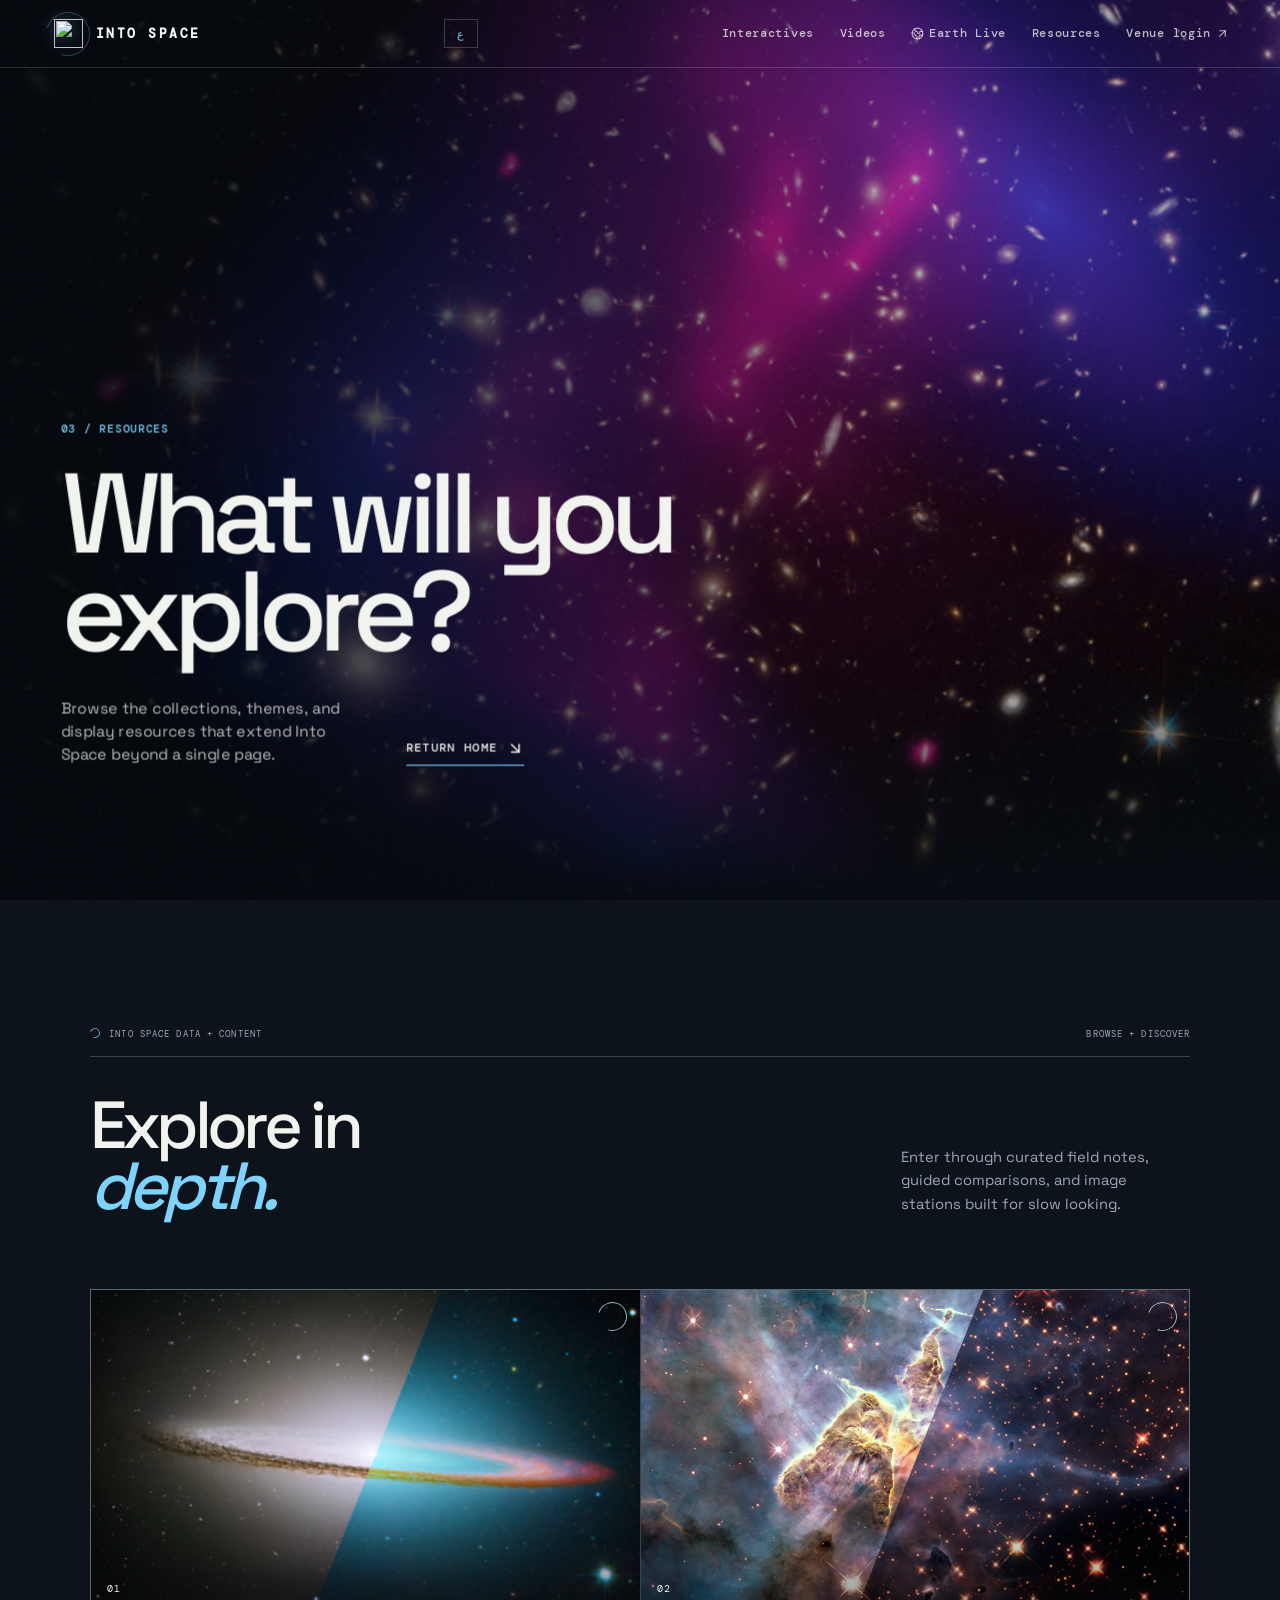
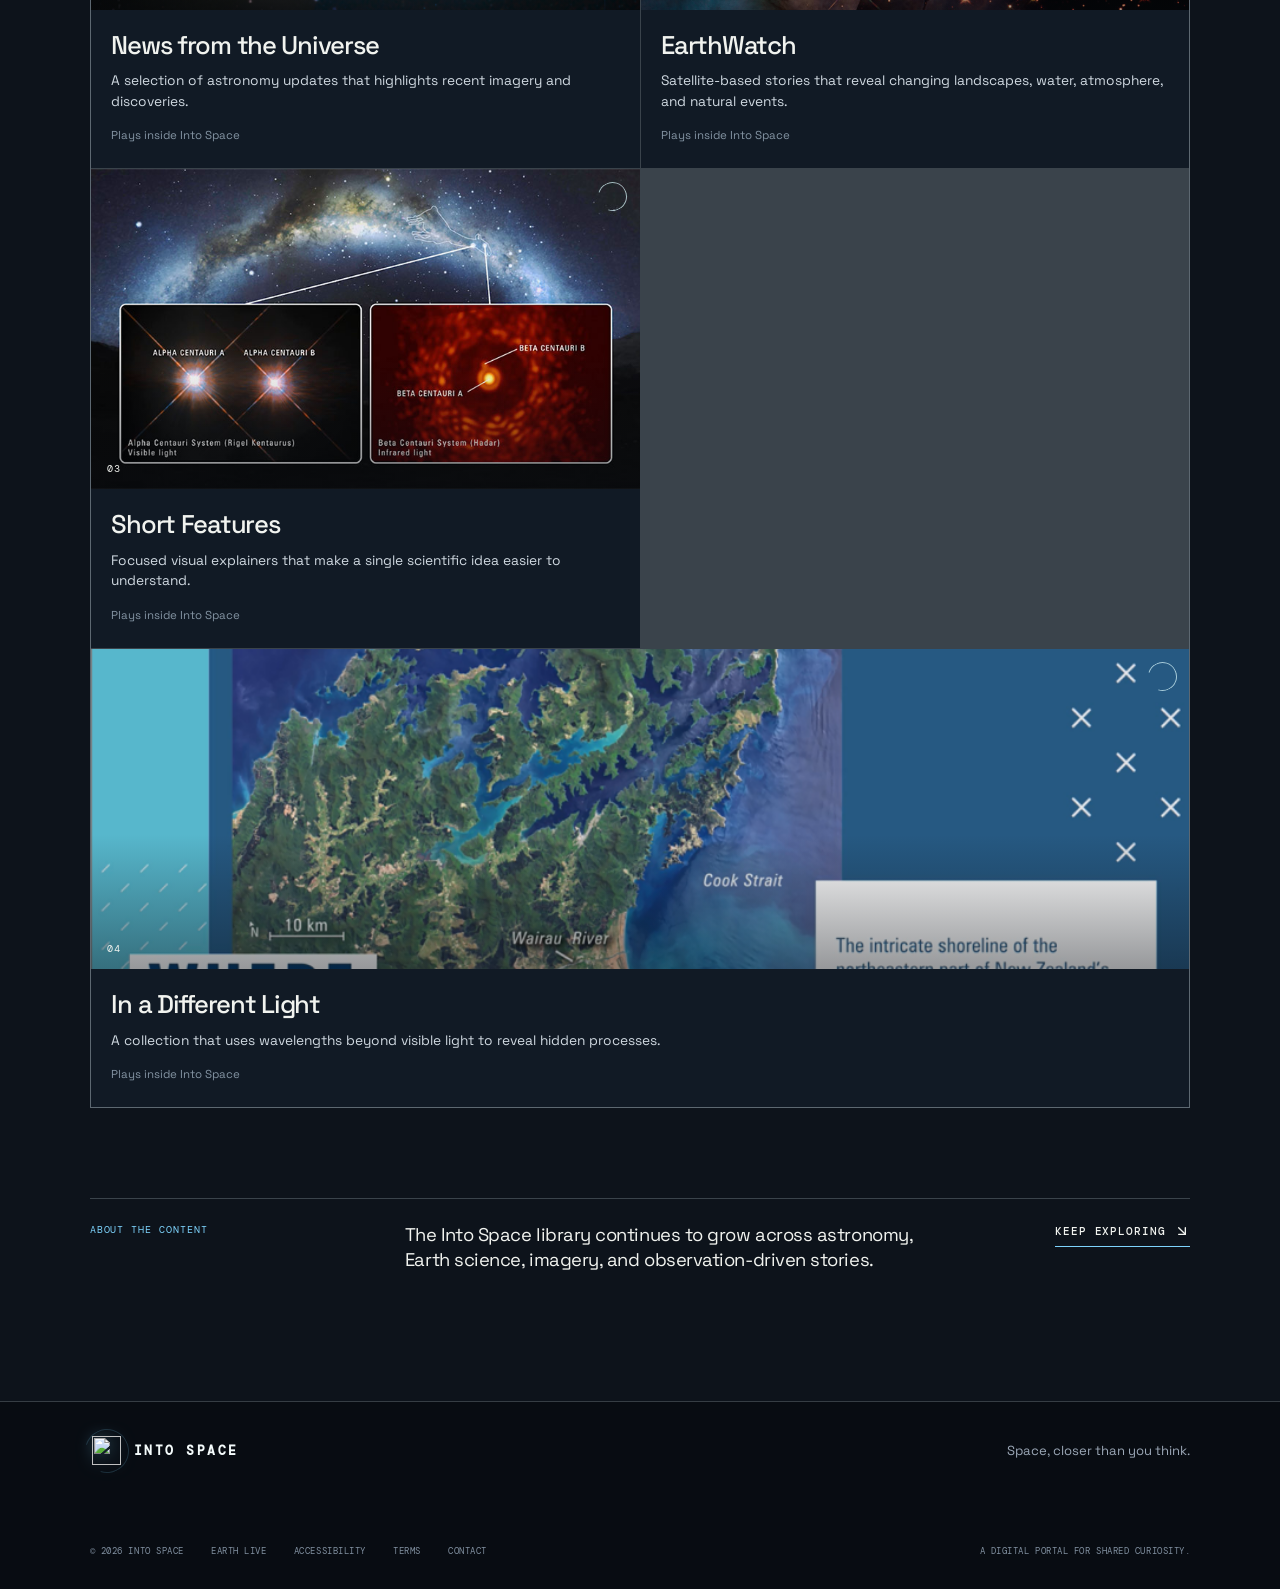
==== commit 0af2f133: "Build orbital 3D hero experience" ====
--- a/index.html
+++ b/index.html
@@ -7,8 +7,8 @@
     <meta name="description" content="Into Space is a live, interactive portal for closer looks at space, Earth, and the universe." />
     <link rel="icon" type="image/png" href="/media/ento-space-orbital-gate_1d484232.png" />
     <title>Into Space — Observe closer</title>
-    <script type="module" crossorigin src="/assets/index-D-nkt1ka.js"></script>
-    <link rel="stylesheet" crossorigin href="/assets/index-CGjmxuy1.css">
+    <script type="module" crossorigin src="/assets/index-B2cbQYNY.js"></script>
+    <link rel="stylesheet" crossorigin href="/assets/index-uKEBZTvJ.css">
     <script src="/__manus__/debug-collector.js" defer></script>
   </head>
   <body>
--- a/assets/index-uKEBZTvJ.css
+++ b/assets/index-uKEBZTvJ.css
@@ -0,0 +1 @@
+@import"https://fonts.googleapis.com/css2?family=DM+Mono:wght@400;500&family=Space+Grotesk:ital,wght@0,400;0,500;0,600;0,700;1,500;1,600&display=swap";.video-frame-wrap video::cue{color:#f1f3ef;background:#03060ad6;font-family:Space Grotesk,Noto Sans Arabic,sans-serif;font-size:1.08rem;font-weight:600;line-height:1.55}.video-caption-toggle{position:absolute;z-index:3;top:1.15rem;right:1.15rem;display:inline-flex;align-items:center;gap:.45rem;min-height:2.15rem;padding:.46rem .65rem;border:1px solid rgba(241,243,239,.35);background:#03060ab8;color:#dbe6ec;font:.58rem var(--mono);letter-spacing:.06em;transition:background .18s var(--ease-out, ease-out),border-color .18s var(--ease-out, ease-out),color .18s var(--ease-out, ease-out),transform .16s var(--ease-out, ease-out)}.video-caption-toggle:hover,.video-caption-toggle:focus-visible,.video-caption-toggle.is-active{border-color:var(--orbit);background:#29abe22b;color:var(--paper)}.video-caption-toggle:active{transform:scale(.97)}@media (max-width: 800px){.video-frame-wrap video::cue{font-size:.9rem}.video-caption-toggle{top:.75rem;right:.75rem}.video-caption-toggle span{display:none}}.earth-live-main{min-height:100vh;padding:clamp(6.3rem,8vw,8.4rem) clamp(1.2rem,5vw,6.5rem) 5rem;background:radial-gradient(circle at 83% 8%,rgba(76,161,196,.16),transparent 27%),#060a0f}.earth-live-intro{display:grid;grid-template-columns:minmax(155px,.52fr) minmax(0,1.5fr) auto;gap:2rem;align-items:end;max-width:1420px;margin:0 auto 2.3rem}.earth-kicker{display:inline-flex;align-items:center;gap:.55rem;color:var(--orbit);font:.6rem var(--mono);letter-spacing:.13em;text-transform:uppercase;white-space:nowrap}.live-pulse{width:.48rem;height:.48rem;border-radius:50%;background:#71e5d5;box-shadow:0 0 0 .3rem #71e5d51c,0 0 1rem #71e5d5cc;animation:earthPulse 1.9s ease-in-out infinite}.earth-intro-copy h1{max-width:700px;margin:0;color:var(--paper);font-size:clamp(2.65rem,5.8vw,6.8rem);font-weight:500;letter-spacing:-.075em;line-height:.85}.earth-intro-copy p{max-width:480px;margin:1.35rem 0 0;color:#a9bdc8;font-size:.95rem;line-height:1.7}.earth-refresh{display:inline-flex;align-items:center;justify-content:center;gap:.5rem;min-height:2.45rem;padding:.66rem .78rem;border:1px solid var(--line);background:#070f16bd;color:var(--paper);font:.58rem var(--mono);letter-spacing:.08em;white-space:nowrap;transition:background .18s ease-out,border-color .18s ease-out,transform .16s ease-out}.earth-refresh:hover,.earth-refresh:focus-visible{border-color:var(--orbit);background:#47acde26}.earth-refresh:active{transform:scale(.97)}.is-spinning{animation:earthSpin 1s linear infinite}.earth-live-grid{display:grid;grid-template-columns:minmax(0,1.58fr) minmax(300px,.72fr);max-width:1420px;margin:0 auto;border:1px solid var(--line);background:#0a121a;box-shadow:0 1.6rem 5rem #00000057}.earth-imagery-panel{min-width:0;border-right:1px solid var(--line)}.earth-image-header{display:flex;align-items:center;justify-content:space-between;gap:1rem;min-height:4.2rem;padding:.9rem 1.15rem;border-bottom:1px solid var(--line);background:#081019}.earth-image-header>div{display:grid;gap:.25rem}.panel-label{color:var(--orbit);font:.54rem var(--mono);letter-spacing:.11em;text-transform:uppercase}.earth-image-header strong{color:#d4e0e7;font:.67rem var(--mono);letter-spacing:.05em}.earth-image-status{padding:.35rem .46rem;border:1px solid rgba(143,163,178,.35);color:#8fa3b2;font:.52rem var(--mono);letter-spacing:.08em}.earth-image-status.is-ready{border-color:#71e5d594;color:#8cf3e4}.earth-image-window{position:relative;min-height:clamp(340px,47vw,700px);overflow:hidden;background:#020508}.earth-image-window>img{display:block;width:100%;height:100%;position:absolute;inset:0;object-fit:cover;object-position:center;filter:saturate(1.09) contrast(1.04);transition:opacity .35s ease-out}.earth-image-window:after{position:absolute;inset:0;content:"";pointer-events:none;background:linear-gradient(180deg,rgba(2,6,8,.4),transparent 18%,transparent 73%,rgba(2,6,8,.64)),linear-gradient(90deg,rgba(4,9,13,.32),transparent 28%,transparent 72%,rgba(4,9,13,.28))}.earth-image-scanline{position:absolute;inset:0;z-index:1;pointer-events:none;background:repeating-linear-gradient(0deg,rgba(126,213,235,.045) 0 1px,transparent 1px 5px);mix-blend-mode:screen}.earth-image-corner{position:absolute;z-index:2;width:2.2rem;height:2.2rem;border-color:#daeff5b8;border-style:solid}.earth-image-corner.top-left{top:1rem;left:1rem;border-width:1px 0 0 1px}.earth-image-corner.top-right{top:1rem;right:1rem;border-width:1px 1px 0 0}.earth-image-corner.bottom-left{bottom:1rem;left:1rem;border-width:0 0 1px 1px}.earth-image-corner.bottom-right{right:1rem;bottom:1rem;border-width:0 1px 1px 0}.earth-image-caption{position:absolute;z-index:3;left:1.25rem;bottom:1.2rem;display:inline-flex;align-items:center;gap:.48rem;max-width:calc(100% - 2.5rem);padding:.55rem .65rem;border:1px solid rgba(235,245,246,.34);background:#03080bc2;color:#e9f3f3;font:.57rem var(--mono);letter-spacing:.06em}.earth-image-footer{display:flex;align-items:center;justify-content:space-between;gap:1rem;padding:.95rem 1.15rem;color:#8095a1;font:.56rem var(--mono);letter-spacing:.06em}.earth-image-footer a,.iss-source-row a{display:inline-flex;align-items:center;gap:.35rem;color:var(--orbit)}.iss-panel{display:flex;flex-direction:column;min-width:0;padding:1.15rem;background:linear-gradient(145deg,#0d1822,#081018)}.iss-panel-heading{display:flex;align-items:flex-start;justify-content:space-between;gap:1rem}.iss-panel-heading h2{margin:.45rem 0 1.2rem;color:var(--paper);font-size:clamp(1.45rem,2.3vw,2.4rem);font-weight:500;letter-spacing:-.06em}.iss-panel-heading>svg{margin-top:.2rem;color:var(--orbit)}.iss-map{position:relative;min-height:clamp(250px,29vw,380px);overflow:hidden;border:1px solid var(--line);background-color:#07121b;background-image:linear-gradient(rgba(108,170,194,.14) 1px,transparent 1px),linear-gradient(90deg,rgba(108,170,194,.14) 1px,transparent 1px),radial-gradient(ellipse at 73% 20%,rgba(63,160,193,.26),transparent 32%),radial-gradient(ellipse at 16% 85%,rgba(55,123,153,.23),transparent 28%);background-size:20% 16.666%,20% 16.666%,100% 100%,100% 100%}.iss-map:before{position:absolute;inset:16.666% 0;content:"";border-top:1px solid rgba(168,219,230,.25);border-bottom:1px solid rgba(168,219,230,.25);pointer-events:none}.iss-map:after{position:absolute;top:0;bottom:0;left:50%;content:"";width:1px;background:#a8dbe64d;box-shadow:-25% 0 0 #a8dbe61a;pointer-events:none}.iss-orbit-line{position:absolute;left:-17%;top:46%;width:135%;height:37%;border-top:1px solid rgba(113,229,213,.52);border-radius:50%;transform:rotate(-17deg);box-shadow:0 0 .9rem #71e5d538}.iss-marker{position:absolute;z-index:2;display:grid;place-items:center;width:2rem;height:2rem;border:1px solid #8cf3e4;border-radius:50%;background:#08232a;color:#dffefa;transform:translate(-50%,-50%);transition:left .75s cubic-bezier(.23,1,.32,1),top .75s cubic-bezier(.23,1,.32,1)}.iss-marker-pulse{position:absolute;inset:-.55rem;border:1px solid rgba(113,229,213,.55);border-radius:50%;animation:earthPulse 2s ease-out infinite}.map-label{position:absolute;z-index:1;color:#bfdae291;font:.47rem var(--mono);letter-spacing:.05em}.map-label.north{top:.55rem;left:.6rem}.map-label.south{bottom:.55rem;left:.6rem}.map-label.west{left:.6rem;top:50%;transform:translateY(-50%)}.map-label.east{right:.6rem;top:50%;transform:translateY(-50%)}.iss-map-readout{position:absolute;z-index:2;right:.7rem;bottom:.7rem;display:inline-flex;align-items:center;gap:.38rem;max-width:78%;padding:.46rem .52rem;background:#02070ac4;color:#cbe5e7;font:.5rem var(--mono);letter-spacing:.05em}.iss-coordinates{display:flex;justify-content:space-between;gap:.75rem;padding:1rem 0 .8rem;border-bottom:1px solid var(--line);color:#d3edf0;font:.78rem var(--mono);letter-spacing:.05em}.iss-stats{display:grid;grid-template-columns:repeat(3,minmax(0,1fr));gap:1px;margin-top:1rem;background:var(--line);border:1px solid var(--line)}.iss-stats>div{min-width:0;padding:.8rem .58rem;background:#0b151d}.iss-stats span{display:block;margin-bottom:.5rem;color:#7f95a1;font:.47rem var(--mono);letter-spacing:.08em}.iss-stats strong{display:block;overflow:hidden;color:#eff7f6;font:.83rem var(--mono);text-overflow:ellipsis;white-space:nowrap}.iss-stats small{color:#8ca5af;font-size:.57rem}.iss-source-row{display:flex;align-items:center;justify-content:space-between;gap:.75rem;margin-top:auto;padding-top:1rem;color:#8097a2;font:.51rem var(--mono);letter-spacing:.05em}.iss-source-row>span{display:inline-flex;align-items:center;gap:.35rem;min-width:0}.earth-live-note{display:flex;align-items:flex-start;gap:.65rem;max-width:1420px;margin:0 auto;padding:1.1rem 0;color:#8fa4ae;font-size:.78rem;line-height:1.65}.earth-live-note svg{flex:none;margin-top:.15rem;color:var(--orbit)}.earth-live-note p{max-width:760px;margin:0}@keyframes earthPulse{0%,to{opacity:1;transform:scale(1)}50%{opacity:.5;transform:scale(.88)}}@keyframes earthSpin{to{transform:rotate(360deg)}}@media (max-width:900px){.earth-live-intro{grid-template-columns:1fr;gap:1rem;align-items:start}.earth-refresh{width:max-content}.earth-live-grid{grid-template-columns:1fr}.earth-imagery-panel{border-right:0;border-bottom:1px solid var(--line)}.iss-panel{padding:1.15rem}.iss-map{min-height:330px}}@media (max-width:560px){.earth-live-main{padding:5.7rem 0 3.2rem}.earth-live-intro{padding:0 1.15rem;margin-bottom:1.35rem}.earth-intro-copy h1{font-size:3.2rem}.earth-live-grid{border-right:0;border-left:0}.earth-image-header,.earth-image-footer{padding-right:1rem;padding-left:1rem}.earth-image-footer span{max-width:60%;line-height:1.45}.earth-image-window{min-height:61vw}.earth-image-caption{left:.8rem;bottom:.8rem;font-size:.5rem}.earth-image-corner.top-left{top:.7rem;left:.7rem}.earth-image-corner.top-right{top:.7rem;right:.7rem}.earth-image-corner.bottom-left{bottom:.7rem;left:.7rem}.earth-image-corner.bottom-right{right:.7rem;bottom:.7rem}.iss-panel{padding:1rem}.iss-map{min-height:270px}.earth-live-note{padding:1.1rem}.iss-source-row{font-size:.47rem}}.earth-stream-panel{min-width:0;border-right:1px solid var(--line)}.earth-stream-header{display:flex;align-items:center;justify-content:space-between;gap:1rem;min-height:4.2rem;padding:.9rem 1.15rem;border-bottom:1px solid var(--line);background:#081019}.earth-stream-header>div{display:grid;gap:.25rem}.earth-stream-header strong{color:#d4e0e7;font:.67rem var(--mono);letter-spacing:.05em}.earth-stream-status{display:inline-flex;align-items:center;gap:.45rem;padding:.35rem .48rem;border:1px solid rgba(113,229,213,.58);color:#8cf3e4;font:.52rem var(--mono);letter-spacing:.08em}.earth-stream-status .live-pulse{width:.34rem;height:.34rem;box-shadow:0 0 0 .22rem #71e5d51a,0 0 .7rem #71e5d5b3}.earth-stream-window{position:relative;min-height:clamp(340px,47vw,700px);overflow:hidden;background:#020508}.earth-stream-window iframe{display:block;width:100%;height:100%;position:absolute;inset:0;border:0;background:#020508}.earth-stream-window:after{position:absolute;inset:0;z-index:1;content:"";pointer-events:none;background:linear-gradient(180deg,rgba(2,6,8,.18),transparent 14%,transparent 78%,rgba(2,6,8,.45))}.earth-stream-scanline{position:absolute;z-index:2;inset:0;pointer-events:none;background:repeating-linear-gradient(0deg,rgba(126,213,235,.035) 0 1px,transparent 1px 5px);mix-blend-mode:screen}.earth-stream-corner{position:absolute;z-index:3;width:2.2rem;height:2.2rem;border-color:#daeff5b8;border-style:solid;pointer-events:none}.earth-stream-corner.top-left{top:1rem;left:1rem;border-width:1px 0 0 1px}.earth-stream-corner.top-right{top:1rem;right:1rem;border-width:1px 1px 0 0}.earth-stream-corner.bottom-left{bottom:1rem;left:1rem;border-width:0 0 1px 1px}.earth-stream-corner.bottom-right{right:1rem;bottom:1rem;border-width:0 1px 1px 0}.earth-stream-caption{position:absolute;z-index:3;left:1.25rem;bottom:1.2rem;display:inline-flex;align-items:center;gap:.48rem;max-width:calc(100% - 2.5rem);padding:.55rem .65rem;border:1px solid rgba(235,245,246,.34);background:#03080bc2;color:#e9f3f3;font:.57rem var(--mono);letter-spacing:.06em;pointer-events:none}.earth-stream-footer{display:flex;align-items:center;justify-content:space-between;gap:1rem;padding:.95rem 1.15rem;color:#8095a1;font:.56rem var(--mono);letter-spacing:.06em}.iss-trail-dot{position:absolute;z-index:1;width:.4rem;height:.4rem;border-radius:50%;background:#8cf3e473;box-shadow:0 0 .55rem #71e5d580;transform:translate(-50%,-50%);transition:left 4.6s linear,top 4.6s linear}.iss-marker{transition:left 4.6s linear,top 4.6s linear}@media (max-width:900px){.earth-stream-panel{border-right:0;border-bottom:1px solid var(--line)}}@media (max-width:560px){.earth-stream-header,.earth-stream-footer{padding-right:1rem;padding-left:1rem}.earth-stream-footer span{max-width:60%;line-height:1.45}.earth-stream-window{min-height:61vw}.earth-stream-caption{left:.8rem;bottom:.8rem;font-size:.5rem}.earth-stream-corner.top-left{top:.7rem;left:.7rem}.earth-stream-corner.top-right{top:.7rem;right:.7rem}.earth-stream-corner.bottom-left{bottom:.7rem;left:.7rem}.earth-stream-corner.bottom-right{right:.7rem;bottom:.7rem}}.iss-world-map-panel{isolation:isolate;background:#051018;background-image:linear-gradient(rgba(90,162,185,.12) 1px,transparent 1px),linear-gradient(90deg,rgba(90,162,185,.12) 1px,transparent 1px),radial-gradient(ellipse at 68% 21%,rgba(50,139,174,.22),transparent 38%),linear-gradient(180deg,#040f1729,#040f178c);background-size:16.666% 16.666%,16.666% 16.666%,100% 100%,100% 100%}.iss-world-map-panel:before{z-index:0;inset:0;background:linear-gradient(90deg,rgba(4,14,21,.42),transparent 16%,transparent 84%,rgba(4,14,21,.42))}.iss-world-map-panel:after{z-index:3;background:linear-gradient(180deg,rgba(3,10,15,.18),transparent 12%,transparent 86%,rgba(3,10,15,.46));box-shadow:none}.iss-world-map-image{position:absolute;z-index:1;top:8%;left:2%;width:96%;height:84%;object-fit:contain;opacity:.3;mix-blend-mode:screen;filter:sepia(.4) hue-rotate(135deg) saturate(.85) brightness(.8)}.iss-orbit-svg{position:absolute;z-index:2;inset:0;width:100%;height:100%;overflow:visible;pointer-events:none}.iss-orbit-projection{fill:none;stroke:#65d8e494;stroke-width:.42;stroke-linecap:round;stroke-dasharray:1.5 1.2;filter:drop-shadow(0 0 3px rgba(101,216,228,.42))}.iss-orbit-measured{fill:none;stroke:#92f4e2;stroke-width:.85;stroke-linecap:round;filter:drop-shadow(0 0 4px rgba(113,229,213,.72))}.iss-world-map-panel .iss-trail-dot{z-index:3;width:.55rem;height:.55rem;border:1px solid rgba(209,255,249,.74);background:#59d7c5;box-shadow:0 0 .7rem #71e5d5e0}.iss-world-map-panel .iss-marker{z-index:5;width:2.35rem;height:2.35rem;border-color:#c9fff6;background:#09363ff2;box-shadow:0 0 0 .32rem #5bdacb29,0 0 1.35rem #5bdacb94}.iss-world-map-panel .iss-map-readout{z-index:6;right:.75rem;bottom:2.25rem}.iss-map-legend{position:absolute;z-index:6;left:.7rem;bottom:.72rem;display:flex;align-items:center;gap:.36rem;color:#c5e6e7;font:.43rem var(--mono);letter-spacing:.045em}.iss-map-legend span{display:inline-block;width:.65rem;height:2px;flex:none}.legend-measured{background:#92f4e2;box-shadow:0 0 .35rem #71e5d5cc}.legend-projection{margin-left:.35rem;background:repeating-linear-gradient(90deg,rgba(101,216,228,.8) 0 3px,transparent 3px 5px)}@media (max-width:560px){.iss-world-map-image{top:10%;height:80%;opacity:.26}.iss-world-map-panel .iss-map-readout{bottom:2.08rem}.iss-map-legend{font-size:.4rem}.iss-world-map-panel .iss-marker{width:2.05rem;height:2.05rem}}.earth-live-grid{grid-template-columns:minmax(0,1.22fr) minmax(430px,.98fr)}.iss-panel{padding:1.35rem}.iss-world-map-panel{min-height:clamp(310px,32vw,430px)}.iss-orbit-projection{stroke:#79e5f0c7;stroke-width:.72;stroke-dasharray:1.1 1}.iss-orbit-measured{stroke-width:1.05}.iss-world-map-panel .iss-map-readout{padding:.52rem .62rem}.iss-map-legend{font-size:.47rem}@media (max-width:900px){.earth-live-grid{grid-template-columns:1fr}.iss-panel{padding:1.15rem}}#root{min-height:100vh}.route-stage{min-height:100vh;will-change:transform,opacity}.ento-brand{gap:.72rem}.brand-mark-shell{width:34px;height:34px;display:grid;place-items:center;flex:none;transition:transform .2s cubic-bezier(.23,1,.32,1)}.brand-mark{width:30px;height:30px;object-fit:contain;filter:drop-shadow(0 0 8px rgba(125,211,252,.3));transition:filter .2s ease}.brand-wordmark{display:inline-block;letter-spacing:.16em}.ento-brand:hover .brand-mark-shell{transform:translateY(-1px)}.ento-brand:hover .brand-mark{filter:drop-shadow(0 0 12px rgba(125,211,252,.62))}.main-nav a{transition:color .18s ease,text-shadow .18s ease}.main-nav a:hover{text-shadow:0 3px 14px rgba(125,211,252,.22)}.main-nav a:active,.ento-brand:active{transform:scale(.97)}.locale-toggle,.menu-toggle,.text-action,.outlined-link{transition:transform .16s cubic-bezier(.23,1,.32,1),background .2s,color .2s}.locale-toggle:active,.menu-toggle:active,.text-action:active,.outlined-link:active{transform:scale(.97)}.hero-section{--hero-rx:0deg;--hero-ry:0deg;--hero-x:0px;--hero-y:0px;perspective:1450px;overflow:hidden}.hero-image{z-index:-6;transform:scale(1.035)}.hero-spectrum-layer{z-index:-5}.hero-veil{z-index:-4}.hero-grain{z-index:-3}.hero-space-stage{position:absolute;inset:0;z-index:1;overflow:hidden;pointer-events:none;transform-style:preserve-3d;transition:transform .28s cubic-bezier(.23,1,.32,1);transform:rotateX(var(--hero-rx)) rotateY(var(--hero-ry))}.hero-depth-grid{position:absolute;left:-10%;right:-10%;bottom:-21%;height:58%;opacity:.34;background-image:linear-gradient(rgba(125,211,252,.22) 1px,transparent 1px),linear-gradient(90deg,rgba(125,211,252,.15) 1px,transparent 1px);background-size:46px 46px;transform:rotateX(65deg) translateZ(-110px);transform-origin:50% 100%;-webkit-mask-image:linear-gradient(to bottom,transparent,black 43%,transparent);mask-image:linear-gradient(to bottom,transparent,black 43%,transparent)}.hero-orbit{z-index:auto;transform-style:preserve-3d;transition:transform .32s cubic-bezier(.23,1,.32,1),opacity .28s ease}.orbit-one{width:77vw;height:31vw;right:-21vw;top:19%;transform:translate3d(var(--hero-x),var(--hero-y),18px) rotate(-23deg);border-color:#7dd3fc61;box-shadow:0 0 22px #7dd3fc12}.orbit-two{width:53vw;height:21vw;right:-13vw;top:25%;transform:translate3d(calc(var(--hero-x) * -.45),calc(var(--hero-y) * -.45),58px) rotate(-23deg);border-color:#e6a46a5c;box-shadow:0 0 22px #e6a46a0f}.orbit-three{width:29vw;height:12vw;right:7vw;top:34%;transform:translate3d(calc(var(--hero-x) * .75),calc(var(--hero-y) * .75),92px) rotate(-23deg);border-color:#94e2be6b}.orbital-node{width:10px;height:10px;position:absolute;display:block;border-radius:50%;background:var(--paper);box-shadow:0 0 0 5px #7dd3fc29,0 0 18px #7dd3fcb8}.node-one{left:22%;bottom:-4px}.node-two{right:17%;top:-4px;background:var(--orange);box-shadow:0 0 0 5px #e6a46a24,0 0 18px #e6a46aa8}.node-three{left:47%;top:-5px;background:var(--mint);box-shadow:0 0 0 5px #94e2be24,0 0 18px #94e2beb3}.hero-orbital-body{width:clamp(136px,18vw,290px);aspect-ratio:1;position:absolute;right:clamp(5.5rem,15vw,16rem);top:20%;border-radius:50%;background:radial-gradient(circle at 33% 28%,#e8fbff 0 2%,#93e3fa 5%,#4a9dc5 15%,#154161 39%,#07111d 68%,#02070d);box-shadow:inset -34px -26px 50px #00000094,inset 12px 8px 22px #e1fcff38,0 26px 54px #00000080,0 0 45px #7dd3fc30;transform-style:preserve-3d;transition:transform .28s cubic-bezier(.23,1,.32,1);transform:translate3d(calc(var(--hero-x) * -1),calc(var(--hero-y) * -1),118px) rotateX(calc(var(--hero-rx) * -.5)) rotateY(calc(var(--hero-ry) * -.55))}.hero-orbital-body:before{content:"";position:absolute;inset:11%;border-radius:50%;border:1px solid rgba(230,250,255,.24);box-shadow:inset 0 0 22px #7dd3fc2e}.hero-orbital-body:after{content:"";position:absolute;width:137%;height:32%;left:-19%;top:34%;border:1px solid rgba(218,247,255,.75);border-radius:50%;transform:rotate(-22deg) translateZ(26px);box-shadow:0 0 12px #7dd3fc33}.body-ring{position:absolute;border:1px solid rgba(125,211,252,.44);border-radius:50%;pointer-events:none}.body-ring-one{inset:-17%;transform:rotate(-22deg) translateZ(12px);box-shadow:0 0 24px #7dd3fc1c}.body-ring-two{inset:-34%;border-color:#e6a46a3d;transform:rotate(-22deg) translateZ(-18px)}.body-core{position:absolute;inset:20%;border-radius:50%;background:radial-gradient(circle at 37% 32%,#ffffffb8,#fff0 31%);mix-blend-mode:screen;transform:translateZ(18px)}.body-glint{width:10%;aspect-ratio:1;position:absolute;top:16%;left:24%;border-radius:50%;background:#fff;box-shadow:0 0 14px 4px #ddfaffc2;transform:translateZ(38px)}.hero-content{position:relative;z-index:3;transform:translate3d(calc(var(--hero-x) * -.26),calc(var(--hero-y) * -.26),72px);transition:transform .28s cubic-bezier(.23,1,.32,1)}.hero-meta,.spectrum-control{z-index:4}.archive-card{transition:background .22s ease,transform .22s cubic-bezier(.23,1,.32,1),box-shadow .22s ease}.archive-card:hover{transform:translateY(-4px);box-shadow:0 14px 26px #0000002e}.feature-media,.collection-image-wrap{transition:filter .25s ease}.feature-media:hover,.collection-image-wrap:hover{filter:brightness(1.035)}@media (prefers-reduced-motion:reduce){.route-stage,.brand-mark-shell,.brand-mark,.main-nav a,.hero-space-stage,.hero-orbit,.hero-orbital-body,.hero-content,.archive-card,.feature-media,.collection-image-wrap{animation:none!important;transition:none!important}.hero-space-stage,.hero-orbital-body,.hero-content{transform:none!important}}@media (max-width:640px){.brand-mark-shell{width:30px;height:30px}.brand-mark{width:27px;height:27px}.brand-wordmark{letter-spacing:.1em}.hero-depth-grid{opacity:.2;background-size:32px 32px}.orbit-one{width:112vw;height:48vw;right:-44vw;top:23%}.orbit-two{width:86vw;height:34vw;right:-28vw;top:29%}.orbit-three{width:57vw;height:23vw;right:-7vw;top:36%}.hero-orbital-body{width:clamp(112px,35vw,158px);right:7%;top:18%;transform:translateZ(72px) rotateX(-8deg) rotateY(12deg)}.hero-content{transform:translateZ(42px)}.hero-space-stage{transform:none}}.ento-brand .brand-mark-shell{position:relative}.ento-brand .brand-mark-shell:after{content:"";position:absolute;inset:-5px;border:1px solid rgba(125,211,252,.28);border-left-color:transparent;border-radius:50%;pointer-events:none;transform:rotate(-28deg);transition:border-color .22s ease,transform .34s cubic-bezier(.23,1,.32,1)}.ento-brand:hover .brand-mark-shell:after{border-color:#7dd3fcb8;border-left-color:transparent;transform:rotate(24deg) scale(1.08)}.ento-brand .brand-wordmark{font-size:.82rem;font-weight:700;letter-spacing:.19em;color:#f4fbfb}.section-topline{position:relative}.section-topline:before{content:"";display:block;width:10px;height:10px;margin-right:.6rem;border:1px solid var(--orbit);border-left-color:transparent;border-radius:50%;transform:rotate(-28deg);opacity:.82}.section-topline span:first-of-type{margin-right:auto}.source-image-wrap:before{content:"";position:absolute;z-index:2;top:.8rem;right:.8rem;width:29px;height:29px;border:1px solid rgba(219,249,252,.7);border-left-color:transparent;border-radius:50%;transform:rotate(-28deg);pointer-events:none}.collection-grid>a:first-child{grid-column:span 2}.collection-grid>a:first-child .source-image-wrap{height:clamp(290px,31vw,470px)}.collection-grid>a:first-child .source-card-copy{padding-block:1.75rem}.collection-grid>a:first-child .source-card h3{font-size:clamp(1.75rem,3.3vw,3rem)}.site-footer .ento-brand .brand-mark-shell:after{opacity:.6}.route-stage{transform-origin:50% 10%}@media (max-width:640px){.ento-brand .brand-wordmark{font-size:.7rem;letter-spacing:.13em}.section-topline:before{width:8px;height:8px;margin-right:.4rem}.collection-grid>a:first-child{grid-column:auto}.collection-grid>a:first-child .source-image-wrap{height:230px}}.collection-grid>:last-child{grid-column:1 / -1!important}@media (max-width:640px){.collection-grid>:last-child{grid-column:auto!important}}@layer components;/*! tailwindcss v4.1.14 | MIT License | https://tailwindcss.com */@layer properties{@supports (((-webkit-hyphens:none)) and (not (margin-trim:inline))) or ((-moz-orient:inline) and (not (color:rgb(from red r g b)))){*,:before,:after,::backdrop{--tw-translate-x:0;--tw-translate-y:0;--tw-translate-z:0;--tw-rotate-x:initial;--tw-rotate-y:initial;--tw-rotate-z:initial;--tw-skew-x:initial;--tw-skew-y:initial;--tw-border-style:solid;--tw-gradient-position:initial;--tw-gradient-from:#0000;--tw-gradient-via:#0000;--tw-gradient-to:#0000;--tw-gradient-stops:initial;--tw-gradient-via-stops:initial;--tw-gradient-from-position:0%;--tw-gradient-via-position:50%;--tw-gradient-to-position:100%;--tw-leading:initial;--tw-font-weight:initial;--tw-tracking:initial;--tw-ordinal:initial;--tw-slashed-zero:initial;--tw-numeric-figure:initial;--tw-numeric-spacing:initial;--tw-numeric-fraction:initial;--tw-shadow:0 0 #0000;--tw-shadow-color:initial;--tw-shadow-alpha:100%;--tw-inset-shadow:0 0 #0000;--tw-inset-shadow-color:initial;--tw-inset-shadow-alpha:100%;--tw-ring-color:initial;--tw-ring-shadow:0 0 #0000;--tw-inset-ring-color:initial;--tw-inset-ring-shadow:0 0 #0000;--tw-ring-inset:initial;--tw-ring-offset-width:0px;--tw-ring-offset-color:#fff;--tw-ring-offset-shadow:0 0 #0000;--tw-outline-style:solid;--tw-backdrop-blur:initial;--tw-backdrop-brightness:initial;--tw-backdrop-contrast:initial;--tw-backdrop-grayscale:initial;--tw-backdrop-hue-rotate:initial;--tw-backdrop-invert:initial;--tw-backdrop-opacity:initial;--tw-backdrop-saturate:initial;--tw-backdrop-sepia:initial;--tw-duration:initial;--tw-ease:initial;--tw-content:""}}}@layer theme{:root,:host{--font-sans:ui-sans-serif,system-ui,sans-serif,"Apple Color Emoji","Segoe UI Emoji","Segoe UI Symbol","Noto Color Emoji";--font-mono:ui-monospace,SFMono-Regular,Menlo,Monaco,Consolas,"Liberation Mono","Courier New",monospace;--color-red-100:oklch(93.6% .032 17.717);--color-red-500:oklch(63.7% .237 25.331);--color-blue-600:oklch(54.6% .245 262.881);--color-blue-700:oklch(48.8% .243 264.376);--color-slate-50:oklch(98.4% .003 247.858);--color-slate-100:oklch(96.8% .007 247.896);--color-slate-600:oklch(44.6% .043 257.281);--color-slate-700:oklch(37.2% .044 257.287);--color-slate-900:oklch(20.8% .042 265.755);--color-black:#000;--color-white:#fff;--spacing:.25rem;--container-sm:24rem;--container-lg:32rem;--container-2xl:42rem;--text-xs:.75rem;--text-xs--line-height:calc(1/.75);--text-sm:.875rem;--text-sm--line-height:calc(1.25/.875);--text-base:1rem;--text-base--line-height: 1.5 ;--text-lg:1.125rem;--text-lg--line-height:calc(1.75/1.125);--text-xl:1.25rem;--text-xl--line-height:calc(1.75/1.25);--text-4xl:2.25rem;--text-4xl--line-height:calc(2.5/2.25);--font-weight-normal:400;--font-weight-medium:500;--font-weight-semibold:600;--font-weight-bold:700;--tracking-tight:-.025em;--tracking-widest:.1em;--leading-snug:1.375;--leading-normal:1.5;--leading-relaxed:1.625;--radius-xs:.125rem;--radius-sm:.25rem;--radius-md:.375rem;--radius-lg:.5rem;--radius-xl:.75rem;--ease-out:cubic-bezier(0,0,.2,1);--ease-in-out:cubic-bezier(.4,0,.2,1);--animate-spin:spin 1s linear infinite;--animate-pulse:pulse 2s cubic-bezier(.4,0,.6,1)infinite;--blur-sm:8px;--blur-2xl:40px;--aspect-video:16/9;--default-transition-duration:.15s;--default-transition-timing-function:cubic-bezier(.4,0,.2,1);--default-font-family:var(--font-sans);--default-mono-font-family:var(--font-mono)}}@layer base{*,:after,:before,::backdrop{box-sizing:border-box;border:0 solid;margin:0;padding:0}::file-selector-button{box-sizing:border-box;border:0 solid;margin:0;padding:0}html,:host{-webkit-text-size-adjust:100%;tab-size:4;line-height:1.5;font-family:var(--default-font-family,ui-sans-serif,system-ui,sans-serif,"Apple Color Emoji","Segoe UI Emoji","Segoe UI Symbol","Noto Color Emoji");font-feature-settings:var(--default-font-feature-settings,normal);font-variation-settings:var(--default-font-variation-settings,normal);-webkit-tap-highlight-color:transparent}hr{height:0;color:inherit;border-top-width:1px}abbr:where([title]){-webkit-text-decoration:underline dotted;text-decoration:underline dotted}h1,h2,h3,h4,h5,h6{font-size:inherit;font-weight:inherit}a{color:inherit;-webkit-text-decoration:inherit;text-decoration:inherit}b,strong{font-weight:bolder}code,kbd,samp,pre{font-family:var(--default-mono-font-family,ui-monospace,SFMono-Regular,Menlo,Monaco,Consolas,"Liberation Mono","Courier New",monospace);font-feature-settings:var(--default-mono-font-feature-settings,normal);font-variation-settings:var(--default-mono-font-variation-settings,normal);font-size:1em}small{font-size:80%}sub,sup{vertical-align:baseline;font-size:75%;line-height:0;position:relative}sub{bottom:-.25em}sup{top:-.5em}table{text-indent:0;border-color:inherit;border-collapse:collapse}:-moz-focusring{outline:auto}progress{vertical-align:baseline}summary{display:list-item}ol,ul,menu{list-style:none}img,svg,video,canvas,audio,iframe,embed,object{vertical-align:middle;display:block}img,video{max-width:100%;height:auto}button,input,select,optgroup,textarea{font:inherit;font-feature-settings:inherit;font-variation-settings:inherit;letter-spacing:inherit;color:inherit;opacity:1;background-color:#0000;border-radius:0}::file-selector-button{font:inherit;font-feature-settings:inherit;font-variation-settings:inherit;letter-spacing:inherit;color:inherit;opacity:1;background-color:#0000;border-radius:0}:where(select:is([multiple],[size])) optgroup{font-weight:bolder}:where(select:is([multiple],[size])) optgroup option{padding-inline-start:20px}::file-selector-button{margin-inline-end:4px}::placeholder{opacity:1}@supports (not ((-webkit-appearance:-apple-pay-button))) or (contain-intrinsic-size:1px){::placeholder{color:currentColor}@supports (color:color-mix(in lab,red,red)){::placeholder{color:color-mix(in oklab,currentcolor 50%,transparent)}}}textarea{resize:vertical}::-webkit-search-decoration{-webkit-appearance:none}::-webkit-date-and-time-value{min-height:1lh;text-align:inherit}::-webkit-datetime-edit{display:inline-flex}::-webkit-datetime-edit-fields-wrapper{padding:0}::-webkit-datetime-edit{padding-block:0}::-webkit-datetime-edit-year-field{padding-block:0}::-webkit-datetime-edit-month-field{padding-block:0}::-webkit-datetime-edit-day-field{padding-block:0}::-webkit-datetime-edit-hour-field{padding-block:0}::-webkit-datetime-edit-minute-field{padding-block:0}::-webkit-datetime-edit-second-field{padding-block:0}::-webkit-datetime-edit-millisecond-field{padding-block:0}::-webkit-datetime-edit-meridiem-field{padding-block:0}::-webkit-calendar-picker-indicator{line-height:1}:-moz-ui-invalid{box-shadow:none}button,input:where([type=button],[type=reset],[type=submit]){appearance:button}::file-selector-button{appearance:button}::-webkit-inner-spin-button{height:auto}::-webkit-outer-spin-button{height:auto}[hidden]:where(:not([hidden=until-found])){display:none!important}}@layer utilities{.\@container\/card-header{container:card-header/inline-size}.\@container\/field-group{container:field-group/inline-size}.pointer-events-none{pointer-events:none}.invisible{visibility:hidden}.visible{visibility:visible}.sr-only{clip-path:inset(50%);white-space:nowrap;border-width:0;width:1px;height:1px;margin:-1px;padding:0;position:absolute;overflow:hidden}.absolute{position:absolute}.fixed{position:fixed}.relative{position:relative}.static{position:static}.inset-0{inset:calc(var(--spacing)*0)}.inset-x-0{inset-inline:calc(var(--spacing)*0)}.inset-y-0{inset-block:calc(var(--spacing)*0)}.-top-12{top:calc(var(--spacing)*-12)}.top-0{top:calc(var(--spacing)*0)}.top-1\.5{top:calc(var(--spacing)*1.5)}.top-1\/2{top:50%}.top-3\.5{top:calc(var(--spacing)*3.5)}.top-4{top:calc(var(--spacing)*4)}.top-\[1px\]{top:1px}.top-\[50\%\]{top:50%}.top-\[60\%\]{top:60%}.top-full{top:100%}.-right-12{right:calc(var(--spacing)*-12)}.right-0{right:calc(var(--spacing)*0)}.right-1{right:calc(var(--spacing)*1)}.right-2{right:calc(var(--spacing)*2)}.right-3{right:calc(var(--spacing)*3)}.right-4{right:calc(var(--spacing)*4)}.-bottom-12{bottom:calc(var(--spacing)*-12)}.bottom-0{bottom:calc(var(--spacing)*0)}.-left-12{left:calc(var(--spacing)*-12)}.left-0{left:calc(var(--spacing)*0)}.left-1\/2{left:50%}.left-2{left:calc(var(--spacing)*2)}.left-\[50\%\]{left:50%}.isolate{isolation:isolate}.z-10{z-index:10}.z-20{z-index:20}.z-50{z-index:50}.z-\[1\]{z-index:1}.order-first{order:-9999}.order-last{order:9999}.col-start-2{grid-column-start:2}.row-span-2{grid-row:span 2/span 2}.row-start-1{grid-row-start:1}.container{width:100%}@media (min-width:40rem){.container{max-width:40rem}}@media (min-width:48rem){.container{max-width:48rem}}@media (min-width:64rem){.container{max-width:64rem}}@media (min-width:80rem){.container{max-width:80rem}}@media (min-width:96rem){.container{max-width:96rem}}.\!m-0{margin:calc(var(--spacing)*0)!important}.-mx-1{margin-inline:calc(var(--spacing)*-1)}.mx-2{margin-inline:calc(var(--spacing)*2)}.mx-3\.5{margin-inline:calc(var(--spacing)*3.5)}.mx-4{margin-inline:calc(var(--spacing)*4)}.mx-auto{margin-inline:auto}.-my-2{margin-block:calc(var(--spacing)*-2)}.my-0{margin-block:calc(var(--spacing)*0)}.my-0\.5{margin-block:calc(var(--spacing)*.5)}.my-1{margin-block:calc(var(--spacing)*1)}.-mt-4{margin-top:calc(var(--spacing)*-4)}.mt-1\.5{margin-top:calc(var(--spacing)*1.5)}.mt-2{margin-top:calc(var(--spacing)*2)}.mt-4{margin-top:calc(var(--spacing)*4)}.mt-auto{margin-top:auto}.mr-2{margin-right:calc(var(--spacing)*2)}.mb-2{margin-bottom:calc(var(--spacing)*2)}.mb-3{margin-bottom:calc(var(--spacing)*3)}.mb-4{margin-bottom:calc(var(--spacing)*4)}.mb-6{margin-bottom:calc(var(--spacing)*6)}.mb-8{margin-bottom:calc(var(--spacing)*8)}.-ml-4{margin-left:calc(var(--spacing)*-4)}.ml-1{margin-left:calc(var(--spacing)*1)}.ml-4{margin-left:calc(var(--spacing)*4)}.ml-auto{margin-left:auto}.line-clamp-1{-webkit-line-clamp:1;-webkit-box-orient:vertical;display:-webkit-box;overflow:hidden}.line-clamp-2{-webkit-line-clamp:2;-webkit-box-orient:vertical;display:-webkit-box;overflow:hidden}.block{display:block}.flex{display:flex}.grid{display:grid}.hidden{display:none}.inline-flex{display:inline-flex}.table{display:table}.table-caption{display:table-caption}.table-cell{display:table-cell}.table-row{display:table-row}.field-sizing-content{field-sizing:content}.aspect-square{aspect-ratio:1}.aspect-video{aspect-ratio:var(--aspect-video)}.size-\(--cell-size\){width:var(--cell-size);height:var(--cell-size)}.size-2{width:calc(var(--spacing)*2);height:calc(var(--spacing)*2)}.size-2\.5{width:calc(var(--spacing)*2.5);height:calc(var(--spacing)*2.5)}.size-3{width:calc(var(--spacing)*3);height:calc(var(--spacing)*3)}.size-3\.5{width:calc(var(--spacing)*3.5);height:calc(var(--spacing)*3.5)}.size-4{width:calc(var(--spacing)*4);height:calc(var(--spacing)*4)}.size-6{width:calc(var(--spacing)*6);height:calc(var(--spacing)*6)}.size-7{width:calc(var(--spacing)*7);height:calc(var(--spacing)*7)}.size-8{width:calc(var(--spacing)*8);height:calc(var(--spacing)*8)}.size-9{width:calc(var(--spacing)*9);height:calc(var(--spacing)*9)}.size-10{width:calc(var(--spacing)*10);height:calc(var(--spacing)*10)}.size-auto{width:auto;height:auto}.size-full{width:100%;height:100%}.h-\(--cell-size\){height:var(--cell-size)}.h-1\.5{height:calc(var(--spacing)*1.5)}.h-2{height:calc(var(--spacing)*2)}.h-2\.5{height:calc(var(--spacing)*2.5)}.h-4{height:calc(var(--spacing)*4)}.h-5{height:calc(var(--spacing)*5)}.h-6{height:calc(var(--spacing)*6)}.h-7{height:calc(var(--spacing)*7)}.h-8{height:calc(var(--spacing)*8)}.h-9{height:calc(var(--spacing)*9)}.h-10{height:calc(var(--spacing)*10)}.h-12{height:calc(var(--spacing)*12)}.h-16{height:calc(var(--spacing)*16)}.h-\[1\.15rem\]{height:1.15rem}.h-\[500px\]{height:500px}.h-\[calc\(100\%-1px\)\]{height:calc(100% - 1px)}.h-\[var\(--radix-navigation-menu-viewport-height\)\]{height:var(--radix-navigation-menu-viewport-height)}.h-\[var\(--radix-select-trigger-height\)\]{height:var(--radix-select-trigger-height)}.h-auto{height:auto}.h-full{height:100%}.h-px{height:1px}.h-svh{height:100svh}.max-h-\(--radix-context-menu-content-available-height\){max-height:var(--radix-context-menu-content-available-height)}.max-h-\(--radix-dropdown-menu-content-available-height\){max-height:var(--radix-dropdown-menu-content-available-height)}.max-h-\(--radix-select-content-available-height\){max-height:var(--radix-select-content-available-height)}.max-h-\[300px\]{max-height:300px}.min-h-0{min-height:calc(var(--spacing)*0)}.min-h-4{min-height:calc(var(--spacing)*4)}.min-h-16{min-height:calc(var(--spacing)*16)}.min-h-screen{min-height:100vh}.min-h-svh{min-height:100svh}.w-\(--cell-size\){width:var(--cell-size)}.w-\(--sidebar-width\){width:var(--sidebar-width)}.w-0{width:calc(var(--spacing)*0)}.w-1{width:calc(var(--spacing)*1)}.w-2{width:calc(var(--spacing)*2)}.w-2\.5{width:calc(var(--spacing)*2.5)}.w-3{width:calc(var(--spacing)*3)}.w-3\/4{width:75%}.w-4{width:calc(var(--spacing)*4)}.w-5{width:calc(var(--spacing)*5)}.w-8{width:calc(var(--spacing)*8)}.w-9{width:calc(var(--spacing)*9)}.w-10{width:calc(var(--spacing)*10)}.w-16{width:calc(var(--spacing)*16)}.w-64{width:calc(var(--spacing)*64)}.w-72{width:calc(var(--spacing)*72)}.w-\[100px\]{width:100px}.w-\[400px\]{width:400px}.w-auto{width:auto}.w-fit{width:fit-content}.w-full{width:100%}.w-max{width:max-content}.w-px{width:1px}.max-w-\(--skeleton-width\){max-width:var(--skeleton-width)}.max-w-2xl{max-width:var(--container-2xl)}.max-w-\[calc\(100\%-2rem\)\]{max-width:calc(100% - 2rem)}.max-w-lg{max-width:var(--container-lg)}.max-w-max{max-width:max-content}.max-w-sm{max-width:var(--container-sm)}.min-w-\(--cell-size\){min-width:var(--cell-size)}.min-w-0{min-width:calc(var(--spacing)*0)}.min-w-5{min-width:calc(var(--spacing)*5)}.min-w-8{min-width:calc(var(--spacing)*8)}.min-w-9{min-width:calc(var(--spacing)*9)}.min-w-10{min-width:calc(var(--spacing)*10)}.min-w-\[8rem\]{min-width:8rem}.min-w-\[12rem\]{min-width:12rem}.min-w-\[var\(--radix-select-trigger-width\)\]{min-width:var(--radix-select-trigger-width)}.flex-1{flex:1}.flex-shrink-0,.shrink-0{flex-shrink:0}.grow{flex-grow:1}.grow-0{flex-grow:0}.basis-full{flex-basis:100%}.caption-bottom{caption-side:bottom}.border-collapse{border-collapse:collapse}.origin-\(--radix-context-menu-content-transform-origin\){transform-origin:var(--radix-context-menu-content-transform-origin)}.origin-\(--radix-dropdown-menu-content-transform-origin\){transform-origin:var(--radix-dropdown-menu-content-transform-origin)}.origin-\(--radix-hover-card-content-transform-origin\){transform-origin:var(--radix-hover-card-content-transform-origin)}.origin-\(--radix-menubar-content-transform-origin\){transform-origin:var(--radix-menubar-content-transform-origin)}.origin-\(--radix-popover-content-transform-origin\){transform-origin:var(--radix-popover-content-transform-origin)}.origin-\(--radix-select-content-transform-origin\){transform-origin:var(--radix-select-content-transform-origin)}.origin-\(--radix-tooltip-content-transform-origin\){transform-origin:var(--radix-tooltip-content-transform-origin)}.-translate-x-1\/2{--tw-translate-x: -50% ;translate:var(--tw-translate-x)var(--tw-translate-y)}.-translate-x-px{--tw-translate-x:-1px;translate:var(--tw-translate-x)var(--tw-translate-y)}.translate-x-\[-50\%\]{--tw-translate-x:-50%;translate:var(--tw-translate-x)var(--tw-translate-y)}.translate-x-px{--tw-translate-x:1px;translate:var(--tw-translate-x)var(--tw-translate-y)}.-translate-y-1\/2{--tw-translate-y: -50% ;translate:var(--tw-translate-x)var(--tw-translate-y)}.translate-y-0\.5{--tw-translate-y:calc(var(--spacing)*.5);translate:var(--tw-translate-x)var(--tw-translate-y)}.translate-y-\[-50\%\]{--tw-translate-y:-50%;translate:var(--tw-translate-x)var(--tw-translate-y)}.translate-y-\[calc\(-50\%_-_2px\)\]{--tw-translate-y: calc(-50% - 2px) ;translate:var(--tw-translate-x)var(--tw-translate-y)}.rotate-45{rotate:45deg}.rotate-90{rotate:90deg}.transform{transform:var(--tw-rotate-x,)var(--tw-rotate-y,)var(--tw-rotate-z,)var(--tw-skew-x,)var(--tw-skew-y,)}.animate-pulse{animation:var(--animate-pulse)}.animate-spin{animation:var(--animate-spin)}.cursor-default{cursor:default}.cursor-pointer{cursor:pointer}.cursor-text{cursor:text}.touch-none{touch-action:none}.resize-none{resize:none}.scroll-my-1{scroll-margin-block:calc(var(--spacing)*1)}.scroll-py-1{scroll-padding-block:calc(var(--spacing)*1)}.list-disc{list-style-type:disc}.list-none{list-style-type:none}.auto-rows-min{grid-auto-rows:min-content}.grid-cols-\[0_1fr\]{grid-template-columns:0 1fr}.grid-rows-\[auto_auto\]{grid-template-rows:auto auto}.flex-col{flex-direction:column}.flex-col-reverse{flex-direction:column-reverse}.flex-row{flex-direction:row}.flex-wrap{flex-wrap:wrap}.items-center{align-items:center}.items-end{align-items:flex-end}.items-start{align-items:flex-start}.items-stretch{align-items:stretch}.justify-between{justify-content:space-between}.justify-center{justify-content:center}.justify-start{justify-content:flex-start}.justify-items-start{justify-items:start}.gap-0{gap:calc(var(--spacing)*0)}.gap-0\.5{gap:calc(var(--spacing)*.5)}.gap-1{gap:calc(var(--spacing)*1)}.gap-1\.5{gap:calc(var(--spacing)*1.5)}.gap-2{gap:calc(var(--spacing)*2)}.gap-2\.5{gap:calc(var(--spacing)*2.5)}.gap-3{gap:calc(var(--spacing)*3)}.gap-4{gap:calc(var(--spacing)*4)}.gap-6{gap:calc(var(--spacing)*6)}.gap-7{gap:calc(var(--spacing)*7)}.gap-y-0\.5{row-gap:calc(var(--spacing)*.5)}.self-start{align-self:flex-start}.self-stretch{align-self:stretch}.justify-self-end{justify-self:flex-end}.truncate{text-overflow:ellipsis;white-space:nowrap;overflow:hidden}.overflow-auto{overflow:auto}.overflow-hidden{overflow:hidden}.overflow-x-auto{overflow-x:auto}.overflow-x-hidden{overflow-x:hidden}.overflow-y-auto{overflow-y:auto}.rounded{border-radius:.25rem}.rounded-\[2px\]{border-radius:2px}.rounded-\[4px\]{border-radius:4px}.rounded-\[10px\]{border-radius:10px}.rounded-\[20px\]{border-radius:20px}.rounded-\[calc\(var\(--radius\)-5px\)\]{border-radius:calc(var(--radius) - 5px)}.rounded-\[inherit\]{border-radius:inherit}.rounded-full{border-radius:3.40282e38px}.rounded-lg{border-radius:var(--radius-lg)}.rounded-md{border-radius:var(--radius-md)}.rounded-none{border-radius:0}.rounded-sm{border-radius:var(--radius-sm)}.rounded-xl{border-radius:var(--radius-xl)}.rounded-xs{border-radius:var(--radius-xs)}.rounded-l-md{border-top-left-radius:var(--radius-md);border-bottom-left-radius:var(--radius-md)}.rounded-tl-sm{border-top-left-radius:var(--radius-sm)}.rounded-r-md{border-top-right-radius:var(--radius-md);border-bottom-right-radius:var(--radius-md)}.border{border-style:var(--tw-border-style);border-width:1px}.border-0{border-style:var(--tw-border-style);border-width:0}.border-\[1\.5px\]{border-style:var(--tw-border-style);border-width:1.5px}.border-y{border-block-style:var(--tw-border-style);border-block-width:1px}.border-t{border-top-style:var(--tw-border-style);border-top-width:1px}.border-r{border-right-style:var(--tw-border-style);border-right-width:1px}.border-b{border-bottom-style:var(--tw-border-style);border-bottom-width:1px}.border-l{border-left-style:var(--tw-border-style);border-left-width:1px}.border-dashed{--tw-border-style:dashed;border-style:dashed}.border-\(--color-border\){border-color:var(--color-border)}.border-\[rgba\(0\,0\,0\,0\.08\)\]{border-color:#00000014}.border-transparent{border-color:#0000}.border-t-transparent{border-top-color:#0000}.border-l-transparent{border-left-color:#0000}.bg-\(--color-bg\){background-color:var(--color-bg)}.bg-\[\#1a1a19\]{background-color:#1a1a19}.bg-\[\#f8f8f7\]{background-color:#f8f8f7}.bg-black\/50{background-color:#00000080}@supports (color:color-mix(in lab,red,red)){.bg-black\/50{background-color:color-mix(in oklab,var(--color-black)50%,transparent)}}.bg-blue-600{background-color:var(--color-blue-600)}.bg-red-100{background-color:var(--color-red-100)}.bg-transparent{background-color:#0000}.bg-white{background-color:var(--color-white)}.bg-white\/80{background-color:#fffc}@supports (color:color-mix(in lab,red,red)){.bg-white\/80{background-color:color-mix(in oklab,var(--color-white)80%,transparent)}}.bg-gradient-to-br{--tw-gradient-position:to bottom right in oklab;background-image:linear-gradient(var(--tw-gradient-stops))}.from-slate-50{--tw-gradient-from:var(--color-slate-50);--tw-gradient-stops:var(--tw-gradient-via-stops,var(--tw-gradient-position),var(--tw-gradient-from)var(--tw-gradient-from-position),var(--tw-gradient-to)var(--tw-gradient-to-position))}.to-slate-100{--tw-gradient-to:var(--color-slate-100);--tw-gradient-stops:var(--tw-gradient-via-stops,var(--tw-gradient-position),var(--tw-gradient-from)var(--tw-gradient-from-position),var(--tw-gradient-to)var(--tw-gradient-to-position))}.fill-current{fill:currentColor}.p-0{padding:calc(var(--spacing)*0)}.p-1{padding:calc(var(--spacing)*1)}.p-2{padding:calc(var(--spacing)*2)}.p-3{padding:calc(var(--spacing)*3)}.p-4{padding:calc(var(--spacing)*4)}.p-5{padding:calc(var(--spacing)*5)}.p-6{padding:calc(var(--spacing)*6)}.p-8{padding:calc(var(--spacing)*8)}.p-\[3px\]{padding:3px}.p-px{padding:1px}.px-\(--cell-size\){padding-inline:var(--cell-size)}.px-1{padding-inline:calc(var(--spacing)*1)}.px-1\.5{padding-inline:calc(var(--spacing)*1.5)}.px-2{padding-inline:calc(var(--spacing)*2)}.px-2\.5{padding-inline:calc(var(--spacing)*2.5)}.px-3{padding-inline:calc(var(--spacing)*3)}.px-4{padding-inline:calc(var(--spacing)*4)}.px-5{padding-inline:calc(var(--spacing)*5)}.px-6{padding-inline:calc(var(--spacing)*6)}.py-0\.5{padding-block:calc(var(--spacing)*.5)}.py-1{padding-block:calc(var(--spacing)*1)}.py-1\.5{padding-block:calc(var(--spacing)*1.5)}.py-2{padding-block:calc(var(--spacing)*2)}.py-2\.5{padding-block:calc(var(--spacing)*2.5)}.py-3{padding-block:calc(var(--spacing)*3)}.py-4{padding-block:calc(var(--spacing)*4)}.py-5{padding-block:calc(var(--spacing)*5)}.py-6{padding-block:calc(var(--spacing)*6)}.pt-0{padding-top:calc(var(--spacing)*0)}.pt-3{padding-top:calc(var(--spacing)*3)}.pt-4{padding-top:calc(var(--spacing)*4)}.pt-8{padding-top:calc(var(--spacing)*8)}.pt-12{padding-top:calc(var(--spacing)*12)}.pr-1{padding-right:calc(var(--spacing)*1)}.pr-2{padding-right:calc(var(--spacing)*2)}.pr-2\.5{padding-right:calc(var(--spacing)*2.5)}.pr-3{padding-right:calc(var(--spacing)*3)}.pr-8{padding-right:calc(var(--spacing)*8)}.pb-3{padding-bottom:calc(var(--spacing)*3)}.pb-4{padding-bottom:calc(var(--spacing)*4)}.pb-8{padding-bottom:calc(var(--spacing)*8)}.pl-2{padding-left:calc(var(--spacing)*2)}.pl-3{padding-left:calc(var(--spacing)*3)}.pl-4{padding-left:calc(var(--spacing)*4)}.pl-8{padding-left:calc(var(--spacing)*8)}.text-center{text-align:center}.text-left{text-align:left}.align-middle{vertical-align:middle}.font-mono{font-family:var(--font-mono)}.font-sans{font-family:var(--font-sans)}.text-4xl{font-size:var(--text-4xl);line-height:var(--tw-leading,var(--text-4xl--line-height))}.text-base{font-size:var(--text-base);line-height:var(--tw-leading,var(--text-base--line-height))}.text-lg{font-size:var(--text-lg);line-height:var(--tw-leading,var(--text-lg--line-height))}.text-sm{font-size:var(--text-sm);line-height:var(--tw-leading,var(--text-sm--line-height))}.text-sm\/relaxed{font-size:var(--text-sm);line-height:var(--leading-relaxed)}.text-xl{font-size:var(--text-xl);line-height:var(--tw-leading,var(--text-xl--line-height))}.text-xs{font-size:var(--text-xs);line-height:var(--tw-leading,var(--text-xs--line-height))}.text-\[0\.8rem\]{font-size:.8rem}.leading-5{--tw-leading:calc(var(--spacing)*5);line-height:calc(var(--spacing)*5)}.leading-\[26px\]{--tw-leading:26px;line-height:26px}.leading-none{--tw-leading:1;line-height:1}.leading-normal{--tw-leading:var(--leading-normal);line-height:var(--leading-normal)}.leading-relaxed{--tw-leading:var(--leading-relaxed);line-height:var(--leading-relaxed)}.leading-snug{--tw-leading:var(--leading-snug);line-height:var(--leading-snug)}.font-bold{--tw-font-weight:var(--font-weight-bold);font-weight:var(--font-weight-bold)}.font-medium{--tw-font-weight:var(--font-weight-medium);font-weight:var(--font-weight-medium)}.font-normal{--tw-font-weight:var(--font-weight-normal);font-weight:var(--font-weight-normal)}.font-semibold{--tw-font-weight:var(--font-weight-semibold);font-weight:var(--font-weight-semibold)}.tracking-\[-0\.44px\]{--tw-tracking:-.44px;letter-spacing:-.44px}.tracking-\[-0\.154px\]{--tw-tracking:-.154px;letter-spacing:-.154px}.tracking-tight{--tw-tracking:var(--tracking-tight);letter-spacing:var(--tracking-tight)}.tracking-widest{--tw-tracking:var(--tracking-widest);letter-spacing:var(--tracking-widest)}.text-balance{text-wrap:balance}.break-words{overflow-wrap:break-word}.whitespace-break-spaces{white-space:break-spaces}.whitespace-nowrap{white-space:nowrap}.text-\[\#34322d\]{color:#34322d}.text-\[\#858481\]{color:#858481}.text-current{color:currentColor}.text-red-500{color:var(--color-red-500)}.text-slate-600{color:var(--color-slate-600)}.text-slate-700{color:var(--color-slate-700)}.text-slate-900{color:var(--color-slate-900)}.text-white{color:var(--color-white)}.tabular-nums{--tw-numeric-spacing:tabular-nums;font-variant-numeric:var(--tw-ordinal,)var(--tw-slashed-zero,)var(--tw-numeric-figure,)var(--tw-numeric-spacing,)var(--tw-numeric-fraction,)}.underline-offset-4{text-underline-offset:4px}.opacity-0{opacity:0}.opacity-50{opacity:.5}.opacity-70{opacity:.7}.shadow{--tw-shadow:0 1px 3px 0 var(--tw-shadow-color,#0000001a),0 1px 2px -1px var(--tw-shadow-color,#0000001a);box-shadow:var(--tw-inset-shadow),var(--tw-inset-ring-shadow),var(--tw-ring-offset-shadow),var(--tw-ring-shadow),var(--tw-shadow)}.shadow-\[0_0_0_1px_hsl\(var\(--sidebar-border\)\)\]{--tw-shadow:0 0 0 1px var(--tw-shadow-color,hsl(var(--sidebar-border)));box-shadow:var(--tw-inset-shadow),var(--tw-inset-ring-shadow),var(--tw-ring-offset-shadow),var(--tw-ring-shadow),var(--tw-shadow)}.shadow-\[0px_4px_11px_0px_rgba\(0\,0\,0\,0\.08\)\]{--tw-shadow:0px 4px 11px 0px var(--tw-shadow-color,#00000014);box-shadow:var(--tw-inset-shadow),var(--tw-inset-ring-shadow),var(--tw-ring-offset-shadow),var(--tw-ring-shadow),var(--tw-shadow)}.shadow-lg{--tw-shadow:0 10px 15px -3px var(--tw-shadow-color,#0000001a),0 4px 6px -4px var(--tw-shadow-color,#0000001a);box-shadow:var(--tw-inset-shadow),var(--tw-inset-ring-shadow),var(--tw-ring-offset-shadow),var(--tw-ring-shadow),var(--tw-shadow)}.shadow-md{--tw-shadow:0 4px 6px -1px var(--tw-shadow-color,#0000001a),0 2px 4px -2px var(--tw-shadow-color,#0000001a);box-shadow:var(--tw-inset-shadow),var(--tw-inset-ring-shadow),var(--tw-ring-offset-shadow),var(--tw-ring-shadow),var(--tw-shadow)}.shadow-none{--tw-shadow:0 0 #0000;box-shadow:var(--tw-inset-shadow),var(--tw-inset-ring-shadow),var(--tw-ring-offset-shadow),var(--tw-ring-shadow),var(--tw-shadow)}.shadow-sm{--tw-shadow:0 1px 3px 0 var(--tw-shadow-color,#0000001a),0 1px 2px -1px var(--tw-shadow-color,#0000001a);box-shadow:var(--tw-inset-shadow),var(--tw-inset-ring-shadow),var(--tw-ring-offset-shadow),var(--tw-ring-shadow),var(--tw-shadow)}.shadow-xl{--tw-shadow:0 20px 25px -5px var(--tw-shadow-color,#0000001a),0 8px 10px -6px var(--tw-shadow-color,#0000001a);box-shadow:var(--tw-inset-shadow),var(--tw-inset-ring-shadow),var(--tw-ring-offset-shadow),var(--tw-ring-shadow),var(--tw-shadow)}.shadow-xs{--tw-shadow:0 1px 2px 0 var(--tw-shadow-color,#0000000d);box-shadow:var(--tw-inset-shadow),var(--tw-inset-ring-shadow),var(--tw-ring-offset-shadow),var(--tw-ring-shadow),var(--tw-shadow)}.ring-0{--tw-ring-shadow:var(--tw-ring-inset,)0 0 0 calc(0px + var(--tw-ring-offset-width))var(--tw-ring-color,currentcolor);box-shadow:var(--tw-inset-shadow),var(--tw-inset-ring-shadow),var(--tw-ring-offset-shadow),var(--tw-ring-shadow),var(--tw-shadow)}.outline-hidden{--tw-outline-style:none;outline-style:none}@media (forced-colors:active){.outline-hidden{outline-offset:2px;outline:2px solid #0000}}.outline{outline-style:var(--tw-outline-style);outline-width:1px}.backdrop-blur-2xl{--tw-backdrop-blur:blur(var(--blur-2xl));-webkit-backdrop-filter:var(--tw-backdrop-blur,)var(--tw-backdrop-brightness,)var(--tw-backdrop-contrast,)var(--tw-backdrop-grayscale,)var(--tw-backdrop-hue-rotate,)var(--tw-backdrop-invert,)var(--tw-backdrop-opacity,)var(--tw-backdrop-saturate,)var(--tw-backdrop-sepia,);backdrop-filter:var(--tw-backdrop-blur,)var(--tw-backdrop-brightness,)var(--tw-backdrop-contrast,)var(--tw-backdrop-grayscale,)var(--tw-backdrop-hue-rotate,)var(--tw-backdrop-invert,)var(--tw-backdrop-opacity,)var(--tw-backdrop-saturate,)var(--tw-backdrop-sepia,)}.backdrop-blur-sm{--tw-backdrop-blur:blur(var(--blur-sm));-webkit-backdrop-filter:var(--tw-backdrop-blur,)var(--tw-backdrop-brightness,)var(--tw-backdrop-contrast,)var(--tw-backdrop-grayscale,)var(--tw-backdrop-hue-rotate,)var(--tw-backdrop-invert,)var(--tw-backdrop-opacity,)var(--tw-backdrop-saturate,)var(--tw-backdrop-sepia,);backdrop-filter:var(--tw-backdrop-blur,)var(--tw-backdrop-brightness,)var(--tw-backdrop-contrast,)var(--tw-backdrop-grayscale,)var(--tw-backdrop-hue-rotate,)var(--tw-backdrop-invert,)var(--tw-backdrop-opacity,)var(--tw-backdrop-saturate,)var(--tw-backdrop-sepia,)}.transition{transition-property:color,background-color,border-color,outline-color,text-decoration-color,fill,stroke,--tw-gradient-from,--tw-gradient-via,--tw-gradient-to,opacity,box-shadow,transform,translate,scale,rotate,filter,-webkit-backdrop-filter,backdrop-filter,display,content-visibility,overlay,pointer-events;transition-timing-function:var(--tw-ease,var(--default-transition-timing-function));transition-duration:var(--tw-duration,var(--default-transition-duration))}.transition-\[color\,box-shadow\]{transition-property:color,box-shadow;transition-timing-function:var(--tw-ease,var(--default-transition-timing-function));transition-duration:var(--tw-duration,var(--default-transition-duration))}.transition-\[left\,right\,width\]{transition-property:left,right,width;transition-timing-function:var(--tw-ease,var(--default-transition-timing-function));transition-duration:var(--tw-duration,var(--default-transition-duration))}.transition-\[margin\,opacity\]{transition-property:margin,opacity;transition-timing-function:var(--tw-ease,var(--default-transition-timing-function));transition-duration:var(--tw-duration,var(--default-transition-duration))}.transition-\[width\,height\,padding\]{transition-property:width,height,padding;transition-timing-function:var(--tw-ease,var(--default-transition-timing-function));transition-duration:var(--tw-duration,var(--default-transition-duration))}.transition-\[width\]{transition-property:width;transition-timing-function:var(--tw-ease,var(--default-transition-timing-function));transition-duration:var(--tw-duration,var(--default-transition-duration))}.transition-all{transition-property:all;transition-timing-function:var(--tw-ease,var(--default-transition-timing-function));transition-duration:var(--tw-duration,var(--default-transition-duration))}.transition-colors{transition-property:color,background-color,border-color,outline-color,text-decoration-color,fill,stroke,--tw-gradient-from,--tw-gradient-via,--tw-gradient-to;transition-timing-function:var(--tw-ease,var(--default-transition-timing-function));transition-duration:var(--tw-duration,var(--default-transition-duration))}.transition-opacity{transition-property:opacity;transition-timing-function:var(--tw-ease,var(--default-transition-timing-function));transition-duration:var(--tw-duration,var(--default-transition-duration))}.transition-shadow{transition-property:box-shadow;transition-timing-function:var(--tw-ease,var(--default-transition-timing-function));transition-duration:var(--tw-duration,var(--default-transition-duration))}.transition-transform{transition-property:transform,translate,scale,rotate;transition-timing-function:var(--tw-ease,var(--default-transition-timing-function));transition-duration:var(--tw-duration,var(--default-transition-duration))}.transition-none{transition-property:none}.delay-1{transition-delay:1ms}.delay-2{transition-delay:2ms}.duration-100{--tw-duration:.1s;transition-duration:.1s}.duration-200{--tw-duration:.2s;transition-duration:.2s}.duration-300{--tw-duration:.3s;transition-duration:.3s}.duration-1000{--tw-duration:1s;transition-duration:1s}.ease-in-out{--tw-ease:var(--ease-in-out);transition-timing-function:var(--ease-in-out)}.ease-linear{--tw-ease:linear;transition-timing-function:linear}.outline-none{--tw-outline-style:none;outline-style:none}.select-none{-webkit-user-select:none;user-select:none}.\[--cell-size\:--spacing\(8\)\]{--cell-size:calc(var(--spacing)*8)}.group-focus-within\/menu-item\:opacity-100:is(:where(.group\/menu-item):focus-within *){opacity:1}@media (hover:hover){.group-hover\/menu-item\:opacity-100:is(:where(.group\/menu-item):hover *){opacity:1}}.group-has-data-\[sidebar\=menu-action\]\/menu-item\:pr-8:is(:where(.group\/menu-item):has([data-sidebar=menu-action]) *){padding-right:calc(var(--spacing)*8)}.group-has-\[\[data-orientation\=horizontal\]\]\/field\:text-balance:is(:where(.group\/field):has([data-orientation=horizontal]) *){text-wrap:balance}.group-has-\[\[data-slot\=item-description\]\]\/item\:translate-y-0\.5:is(:where(.group\/item):has([data-slot=item-description]) *){--tw-translate-y:calc(var(--spacing)*.5);translate:var(--tw-translate-x)var(--tw-translate-y)}.group-has-\[\[data-slot\=item-description\]\]\/item\:self-start:is(:where(.group\/item):has([data-slot=item-description]) *){align-self:flex-start}.group-has-\[\>input\]\/input-group\:pt-2\.5:is(:where(.group\/input-group):has(>input) *){padding-top:calc(var(--spacing)*2.5)}.group-has-\[\>input\]\/input-group\:pb-2\.5:is(:where(.group\/input-group):has(>input) *){padding-bottom:calc(var(--spacing)*2.5)}.group-data-\[collapsible\=icon\]\:-mt-8:is(:where(.group)[data-collapsible=icon] *){margin-top:calc(var(--spacing)*-8)}.group-data-\[collapsible\=icon\]\:hidden:is(:where(.group)[data-collapsible=icon] *){display:none}.group-data-\[collapsible\=icon\]\:size-8\!:is(:where(.group)[data-collapsible=icon] *){width:calc(var(--spacing)*8)!important;height:calc(var(--spacing)*8)!important}.group-data-\[collapsible\=icon\]\:w-\(--sidebar-width-icon\):is(:where(.group)[data-collapsible=icon] *){width:var(--sidebar-width-icon)}.group-data-\[collapsible\=icon\]\:w-\[calc\(var\(--sidebar-width-icon\)\+\(--spacing\(4\)\)\)\]:is(:where(.group)[data-collapsible=icon] *){width:calc(var(--sidebar-width-icon) + (calc(var(--spacing)*4)))}.group-data-\[collapsible\=icon\]\:w-\[calc\(var\(--sidebar-width-icon\)\+\(--spacing\(4\)\)\+2px\)\]:is(:where(.group)[data-collapsible=icon] *){width:calc(var(--sidebar-width-icon) + (calc(var(--spacing)*4)) + 2px)}.group-data-\[collapsible\=icon\]\:overflow-hidden:is(:where(.group)[data-collapsible=icon] *){overflow:hidden}.group-data-\[collapsible\=icon\]\:p-0\!:is(:where(.group)[data-collapsible=icon] *){padding:calc(var(--spacing)*0)!important}.group-data-\[collapsible\=icon\]\:p-2\!:is(:where(.group)[data-collapsible=icon] *){padding:calc(var(--spacing)*2)!important}.group-data-\[collapsible\=icon\]\:opacity-0:is(:where(.group)[data-collapsible=icon] *){opacity:0}.group-data-\[collapsible\=offcanvas\]\:right-\[calc\(var\(--sidebar-width\)\*-1\)\]:is(:where(.group)[data-collapsible=offcanvas] *){right:calc(var(--sidebar-width)*-1)}.group-data-\[collapsible\=offcanvas\]\:left-\[calc\(var\(--sidebar-width\)\*-1\)\]:is(:where(.group)[data-collapsible=offcanvas] *){left:calc(var(--sidebar-width)*-1)}.group-data-\[collapsible\=offcanvas\]\:w-0:is(:where(.group)[data-collapsible=offcanvas] *){width:calc(var(--spacing)*0)}.group-data-\[collapsible\=offcanvas\]\:translate-x-0:is(:where(.group)[data-collapsible=offcanvas] *){--tw-translate-x:calc(var(--spacing)*0);translate:var(--tw-translate-x)var(--tw-translate-y)}.group-data-\[disabled\=true\]\:pointer-events-none:is(:where(.group)[data-disabled=true] *){pointer-events:none}.group-data-\[disabled\=true\]\:opacity-50:is(:where(.group)[data-disabled=true] *),.group-data-\[disabled\=true\]\/field\:opacity-50:is(:where(.group\/field)[data-disabled=true] *),.group-data-\[disabled\=true\]\/input-group\:opacity-50:is(:where(.group\/input-group)[data-disabled=true] *){opacity:.5}.group-data-\[focused\=true\]\/day\:relative:is(:where(.group\/day)[data-focused=true] *){position:relative}.group-data-\[focused\=true\]\/day\:z-10:is(:where(.group\/day)[data-focused=true] *){z-index:10}.group-data-\[focused\=true\]\/day\:ring-\[3px\]:is(:where(.group\/day)[data-focused=true] *){--tw-ring-shadow:var(--tw-ring-inset,)0 0 0 calc(3px + var(--tw-ring-offset-width))var(--tw-ring-color,currentcolor);box-shadow:var(--tw-inset-shadow),var(--tw-inset-ring-shadow),var(--tw-ring-offset-shadow),var(--tw-ring-shadow),var(--tw-shadow)}.group-data-\[side\=left\]\:-right-4:is(:where(.group)[data-side=left] *){right:calc(var(--spacing)*-4)}.group-data-\[side\=left\]\:border-r:is(:where(.group)[data-side=left] *){border-right-style:var(--tw-border-style);border-right-width:1px}.group-data-\[side\=right\]\:left-0:is(:where(.group)[data-side=right] *){left:calc(var(--spacing)*0)}.group-data-\[side\=right\]\:rotate-180:is(:where(.group)[data-side=right] *){rotate:180deg}.group-data-\[side\=right\]\:border-l:is(:where(.group)[data-side=right] *){border-left-style:var(--tw-border-style);border-left-width:1px}.group-data-\[state\=open\]\:rotate-180:is(:where(.group)[data-state=open] *){rotate:180deg}.group-data-\[variant\=floating\]\:rounded-lg:is(:where(.group)[data-variant=floating] *){border-radius:var(--radius-lg)}.group-data-\[variant\=floating\]\:border:is(:where(.group)[data-variant=floating] *){border-style:var(--tw-border-style);border-width:1px}.group-data-\[variant\=floating\]\:shadow-sm:is(:where(.group)[data-variant=floating] *){--tw-shadow:0 1px 3px 0 var(--tw-shadow-color,#0000001a),0 1px 2px -1px var(--tw-shadow-color,#0000001a);box-shadow:var(--tw-inset-shadow),var(--tw-inset-ring-shadow),var(--tw-ring-offset-shadow),var(--tw-ring-shadow),var(--tw-shadow)}.group-data-\[variant\=outline\]\/field-group\:-mb-2:is(:where(.group\/field-group)[data-variant=outline] *){margin-bottom:calc(var(--spacing)*-2)}.group-data-\[vaul-drawer-direction\=bottom\]\/drawer-content\:block:is(:where(.group\/drawer-content)[data-vaul-drawer-direction=bottom] *){display:block}.group-data-\[vaul-drawer-direction\=bottom\]\/drawer-content\:text-center:is(:where(.group\/drawer-content)[data-vaul-drawer-direction=bottom] *),.group-data-\[vaul-drawer-direction\=top\]\/drawer-content\:text-center:is(:where(.group\/drawer-content)[data-vaul-drawer-direction=top] *){text-align:center}.group-data-\[viewport\=false\]\/navigation-menu\:top-full:is(:where(.group\/navigation-menu)[data-viewport=false] *){top:100%}.group-data-\[viewport\=false\]\/navigation-menu\:mt-1\.5:is(:where(.group\/navigation-menu)[data-viewport=false] *){margin-top:calc(var(--spacing)*1.5)}.group-data-\[viewport\=false\]\/navigation-menu\:overflow-hidden:is(:where(.group\/navigation-menu)[data-viewport=false] *){overflow:hidden}.group-data-\[viewport\=false\]\/navigation-menu\:rounded-md:is(:where(.group\/navigation-menu)[data-viewport=false] *){border-radius:var(--radius-md)}.group-data-\[viewport\=false\]\/navigation-menu\:border:is(:where(.group\/navigation-menu)[data-viewport=false] *){border-style:var(--tw-border-style);border-width:1px}.group-data-\[viewport\=false\]\/navigation-menu\:shadow:is(:where(.group\/navigation-menu)[data-viewport=false] *){--tw-shadow:0 1px 3px 0 var(--tw-shadow-color,#0000001a),0 1px 2px -1px var(--tw-shadow-color,#0000001a);box-shadow:var(--tw-inset-shadow),var(--tw-inset-ring-shadow),var(--tw-ring-offset-shadow),var(--tw-ring-shadow),var(--tw-shadow)}.group-data-\[viewport\=false\]\/navigation-menu\:duration-200:is(:where(.group\/navigation-menu)[data-viewport=false] *){--tw-duration:.2s;transition-duration:.2s}.peer-disabled\:cursor-not-allowed:is(:where(.peer):disabled~*){cursor:not-allowed}.peer-disabled\:opacity-50:is(:where(.peer):disabled~*){opacity:.5}.peer-data-\[size\=default\]\/menu-button\:top-1\.5:is(:where(.peer\/menu-button)[data-size=default]~*){top:calc(var(--spacing)*1.5)}.peer-data-\[size\=lg\]\/menu-button\:top-2\.5:is(:where(.peer\/menu-button)[data-size=lg]~*){top:calc(var(--spacing)*2.5)}.peer-data-\[size\=sm\]\/menu-button\:top-1:is(:where(.peer\/menu-button)[data-size=sm]~*){top:calc(var(--spacing)*1)}.file\:inline-flex::file-selector-button{display:inline-flex}.file\:h-7::file-selector-button{height:calc(var(--spacing)*7)}.file\:border-0::file-selector-button{border-style:var(--tw-border-style);border-width:0}.file\:bg-transparent::file-selector-button{background-color:#0000}.file\:text-sm::file-selector-button{font-size:var(--text-sm);line-height:var(--tw-leading,var(--text-sm--line-height))}.file\:font-medium::file-selector-button{--tw-font-weight:var(--font-weight-medium);font-weight:var(--font-weight-medium)}.after\:absolute:after{content:var(--tw-content);position:absolute}.after\:-inset-2:after{content:var(--tw-content);inset:calc(var(--spacing)*-2)}.after\:inset-y-0:after{content:var(--tw-content);inset-block:calc(var(--spacing)*0)}.after\:left-1\/2:after{content:var(--tw-content);left:50%}.after\:w-1:after{content:var(--tw-content);width:calc(var(--spacing)*1)}.after\:w-\[2px\]:after{content:var(--tw-content);width:2px}.after\:-translate-x-1\/2:after{content:var(--tw-content);--tw-translate-x: -50% ;translate:var(--tw-translate-x)var(--tw-translate-y)}.group-data-\[collapsible\=offcanvas\]\:after\:left-full:is(:where(.group)[data-collapsible=offcanvas] *):after{content:var(--tw-content);left:100%}.first\:rounded-l-md:first-child{border-top-left-radius:var(--radius-md);border-bottom-left-radius:var(--radius-md)}.first\:border-l:first-child{border-left-style:var(--tw-border-style);border-left-width:1px}.last\:mt-0:last-child{margin-top:calc(var(--spacing)*0)}.last\:rounded-r-md:last-child{border-top-right-radius:var(--radius-md);border-bottom-right-radius:var(--radius-md)}.last\:border-b-0:last-child{border-bottom-style:var(--tw-border-style);border-bottom-width:0}@media (hover:hover){.hover\:bg-\[\#1a1a19\]\/90:hover{background-color:#1a1a19e6}.hover\:bg-blue-700:hover{background-color:var(--color-blue-700)}.hover\:underline:hover{text-decoration-line:underline}.hover\:opacity-90:hover{opacity:.9}.hover\:opacity-100:hover{opacity:1}.hover\:shadow-\[0_0_0_1px_hsl\(var\(--sidebar-accent\)\)\]:hover{--tw-shadow:0 0 0 1px var(--tw-shadow-color,hsl(var(--sidebar-accent)));box-shadow:var(--tw-inset-shadow),var(--tw-inset-ring-shadow),var(--tw-ring-offset-shadow),var(--tw-ring-shadow),var(--tw-shadow)}.hover\:shadow-lg:hover{--tw-shadow:0 10px 15px -3px var(--tw-shadow-color,#0000001a),0 4px 6px -4px var(--tw-shadow-color,#0000001a);box-shadow:var(--tw-inset-shadow),var(--tw-inset-ring-shadow),var(--tw-ring-offset-shadow),var(--tw-ring-shadow),var(--tw-shadow)}.hover\:ring-4:hover{--tw-ring-shadow:var(--tw-ring-inset,)0 0 0 calc(4px + var(--tw-ring-offset-width))var(--tw-ring-color,currentcolor);box-shadow:var(--tw-inset-shadow),var(--tw-inset-ring-shadow),var(--tw-ring-offset-shadow),var(--tw-ring-shadow),var(--tw-shadow)}}.focus\:z-10:focus{z-index:10}.focus\:ring-2:focus{--tw-ring-shadow:var(--tw-ring-inset,)0 0 0 calc(2px + var(--tw-ring-offset-width))var(--tw-ring-color,currentcolor);box-shadow:var(--tw-inset-shadow),var(--tw-inset-ring-shadow),var(--tw-ring-offset-shadow),var(--tw-ring-shadow),var(--tw-shadow)}.focus\:ring-offset-2:focus{--tw-ring-offset-width:2px;--tw-ring-offset-shadow:var(--tw-ring-inset,)0 0 0 var(--tw-ring-offset-width)var(--tw-ring-offset-color)}.focus\:outline-hidden:focus{--tw-outline-style:none;outline-style:none}@media (forced-colors:active){.focus\:outline-hidden:focus{outline-offset:2px;outline:2px solid #0000}}.focus-visible\:z-10:focus-visible{z-index:10}.focus-visible\:ring-0:focus-visible{--tw-ring-shadow:var(--tw-ring-inset,)0 0 0 calc(0px + var(--tw-ring-offset-width))var(--tw-ring-color,currentcolor);box-shadow:var(--tw-inset-shadow),var(--tw-inset-ring-shadow),var(--tw-ring-offset-shadow),var(--tw-ring-shadow),var(--tw-shadow)}.focus-visible\:ring-1:focus-visible{--tw-ring-shadow:var(--tw-ring-inset,)0 0 0 calc(1px + var(--tw-ring-offset-width))var(--tw-ring-color,currentcolor);box-shadow:var(--tw-inset-shadow),var(--tw-inset-ring-shadow),var(--tw-ring-offset-shadow),var(--tw-ring-shadow),var(--tw-shadow)}.focus-visible\:ring-2:focus-visible{--tw-ring-shadow:var(--tw-ring-inset,)0 0 0 calc(2px + var(--tw-ring-offset-width))var(--tw-ring-color,currentcolor);box-shadow:var(--tw-inset-shadow),var(--tw-inset-ring-shadow),var(--tw-ring-offset-shadow),var(--tw-ring-shadow),var(--tw-shadow)}.focus-visible\:ring-4:focus-visible{--tw-ring-shadow:var(--tw-ring-inset,)0 0 0 calc(4px + var(--tw-ring-offset-width))var(--tw-ring-color,currentcolor);box-shadow:var(--tw-inset-shadow),var(--tw-inset-ring-shadow),var(--tw-ring-offset-shadow),var(--tw-ring-shadow),var(--tw-shadow)}.focus-visible\:ring-\[3px\]:focus-visible{--tw-ring-shadow:var(--tw-ring-inset,)0 0 0 calc(3px + var(--tw-ring-offset-width))var(--tw-ring-color,currentcolor);box-shadow:var(--tw-inset-shadow),var(--tw-inset-ring-shadow),var(--tw-ring-offset-shadow),var(--tw-ring-shadow),var(--tw-shadow)}.focus-visible\:ring-offset-1:focus-visible{--tw-ring-offset-width:1px;--tw-ring-offset-shadow:var(--tw-ring-inset,)0 0 0 var(--tw-ring-offset-width)var(--tw-ring-offset-color)}.focus-visible\:outline-hidden:focus-visible{--tw-outline-style:none;outline-style:none}@media (forced-colors:active){.focus-visible\:outline-hidden:focus-visible{outline-offset:2px;outline:2px solid #0000}}.focus-visible\:outline-1:focus-visible{outline-style:var(--tw-outline-style);outline-width:1px}.disabled\:pointer-events-none:disabled{pointer-events:none}.disabled\:cursor-not-allowed:disabled{cursor:not-allowed}.disabled\:opacity-50:disabled{opacity:.5}:where([data-side=left]) .in-data-\[side\=left\]\:cursor-w-resize{cursor:w-resize}:where([data-side=right]) .in-data-\[side\=right\]\:cursor-e-resize{cursor:e-resize}.has-focus\:ring-\[3px\]:has(:focus){--tw-ring-shadow:var(--tw-ring-inset,)0 0 0 calc(3px + var(--tw-ring-offset-width))var(--tw-ring-color,currentcolor);box-shadow:var(--tw-inset-shadow),var(--tw-inset-ring-shadow),var(--tw-ring-offset-shadow),var(--tw-ring-shadow),var(--tw-shadow)}.has-disabled\:opacity-50:has(:disabled){opacity:.5}.has-data-\[slot\=card-action\]\:grid-cols-\[1fr_auto\]:has([data-slot=card-action]){grid-template-columns:1fr auto}.has-\[\[data-slot\=input-group-control\]\:focus-visible\]\:ring-\[3px\]:has([data-slot=input-group-control]:focus-visible){--tw-ring-shadow:var(--tw-ring-inset,)0 0 0 calc(3px + var(--tw-ring-offset-width))var(--tw-ring-color,currentcolor);box-shadow:var(--tw-inset-shadow),var(--tw-inset-ring-shadow),var(--tw-ring-offset-shadow),var(--tw-ring-shadow),var(--tw-shadow)}.has-\[\>\[data-align\=block-end\]\]\:h-auto:has(>[data-align=block-end]){height:auto}.has-\[\>\[data-align\=block-end\]\]\:flex-col:has(>[data-align=block-end]){flex-direction:column}.has-\[\>\[data-align\=block-start\]\]\:h-auto:has(>[data-align=block-start]){height:auto}.has-\[\>\[data-align\=block-start\]\]\:flex-col:has(>[data-align=block-start]){flex-direction:column}.has-\[\>\[data-slot\=button-group\]\]\:gap-2:has(>[data-slot=button-group]){gap:calc(var(--spacing)*2)}.has-\[\>\[data-slot\=checkbox-group\]\]\:gap-3:has(>[data-slot=checkbox-group]){gap:calc(var(--spacing)*3)}.has-\[\>\[data-slot\=field-content\]\]\:items-start:has(>[data-slot=field-content]){align-items:flex-start}.has-\[\>\[data-slot\=field\]\]\:w-full:has(>[data-slot=field]){width:100%}.has-\[\>\[data-slot\=field\]\]\:flex-col:has(>[data-slot=field]){flex-direction:column}.has-\[\>\[data-slot\=field\]\]\:rounded-md:has(>[data-slot=field]){border-radius:var(--radius-md)}.has-\[\>\[data-slot\=field\]\]\:border:has(>[data-slot=field]){border-style:var(--tw-border-style);border-width:1px}.has-\[\>\[data-slot\=radio-group\]\]\:gap-3:has(>[data-slot=radio-group]){gap:calc(var(--spacing)*3)}.has-\[\>button\]\:mr-\[-0\.45rem\]:has(>button){margin-right:-.45rem}.has-\[\>button\]\:ml-\[-0\.45rem\]:has(>button){margin-left:-.45rem}.has-\[\>kbd\]\:mr-\[-0\.35rem\]:has(>kbd){margin-right:-.35rem}.has-\[\>kbd\]\:ml-\[-0\.35rem\]:has(>kbd){margin-left:-.35rem}.has-\[\>svg\]\:grid-cols-\[calc\(var\(--spacing\)\*4\)_1fr\]:has(>svg){grid-template-columns:calc(var(--spacing)*4)1fr}.has-\[\>svg\]\:gap-x-3:has(>svg){column-gap:calc(var(--spacing)*3)}.has-\[\>svg\]\:p-0:has(>svg){padding:calc(var(--spacing)*0)}.has-\[\>svg\]\:px-2:has(>svg){padding-inline:calc(var(--spacing)*2)}.has-\[\>svg\]\:px-2\.5:has(>svg){padding-inline:calc(var(--spacing)*2.5)}.has-\[\>svg\]\:px-3:has(>svg){padding-inline:calc(var(--spacing)*3)}.has-\[\>svg\]\:px-4:has(>svg){padding-inline:calc(var(--spacing)*4)}.has-\[\>textarea\]\:h-auto:has(>textarea){height:auto}.aria-disabled\:pointer-events-none[aria-disabled=true]{pointer-events:none}.aria-disabled\:opacity-50[aria-disabled=true]{opacity:.5}.data-\[active\=true\]\:z-10[data-active=true]{z-index:10}.data-\[active\=true\]\:font-medium[data-active=true]{--tw-font-weight:var(--font-weight-medium);font-weight:var(--font-weight-medium)}.data-\[active\=true\]\:ring-\[3px\][data-active=true]{--tw-ring-shadow:var(--tw-ring-inset,)0 0 0 calc(3px + var(--tw-ring-offset-width))var(--tw-ring-color,currentcolor);box-shadow:var(--tw-inset-shadow),var(--tw-inset-ring-shadow),var(--tw-ring-offset-shadow),var(--tw-ring-shadow),var(--tw-shadow)}.data-\[disabled\]\:pointer-events-none[data-disabled]{pointer-events:none}.data-\[disabled\]\:opacity-50[data-disabled]{opacity:.5}.data-\[disabled\=true\]\:pointer-events-none[data-disabled=true]{pointer-events:none}.data-\[disabled\=true\]\:opacity-50[data-disabled=true]{opacity:.5}.data-\[inset\]\:pl-8[data-inset]{padding-left:calc(var(--spacing)*8)}.data-\[orientation\=horizontal\]\:h-1\.5[data-orientation=horizontal]{height:calc(var(--spacing)*1.5)}.data-\[orientation\=horizontal\]\:h-full[data-orientation=horizontal]{height:100%}.data-\[orientation\=horizontal\]\:h-px[data-orientation=horizontal]{height:1px}.data-\[orientation\=horizontal\]\:w-full[data-orientation=horizontal]{width:100%}.data-\[orientation\=vertical\]\:h-auto[data-orientation=vertical]{height:auto}.data-\[orientation\=vertical\]\:h-full[data-orientation=vertical]{height:100%}.data-\[orientation\=vertical\]\:min-h-44[data-orientation=vertical]{min-height:calc(var(--spacing)*44)}.data-\[orientation\=vertical\]\:w-1\.5[data-orientation=vertical]{width:calc(var(--spacing)*1.5)}.data-\[orientation\=vertical\]\:w-auto[data-orientation=vertical]{width:auto}.data-\[orientation\=vertical\]\:w-full[data-orientation=vertical]{width:100%}.data-\[orientation\=vertical\]\:w-px[data-orientation=vertical]{width:1px}.data-\[orientation\=vertical\]\:flex-col[data-orientation=vertical]{flex-direction:column}.data-\[panel-group-direction\=vertical\]\:h-px[data-panel-group-direction=vertical]{height:1px}.data-\[panel-group-direction\=vertical\]\:w-full[data-panel-group-direction=vertical]{width:100%}.data-\[panel-group-direction\=vertical\]\:flex-col[data-panel-group-direction=vertical]{flex-direction:column}.data-\[panel-group-direction\=vertical\]\:after\:left-0[data-panel-group-direction=vertical]:after{content:var(--tw-content);left:calc(var(--spacing)*0)}.data-\[panel-group-direction\=vertical\]\:after\:h-1[data-panel-group-direction=vertical]:after{content:var(--tw-content);height:calc(var(--spacing)*1)}.data-\[panel-group-direction\=vertical\]\:after\:w-full[data-panel-group-direction=vertical]:after{content:var(--tw-content);width:100%}.data-\[panel-group-direction\=vertical\]\:after\:translate-x-0[data-panel-group-direction=vertical]:after{content:var(--tw-content);--tw-translate-x:calc(var(--spacing)*0);translate:var(--tw-translate-x)var(--tw-translate-y)}.data-\[panel-group-direction\=vertical\]\:after\:-translate-y-1\/2[data-panel-group-direction=vertical]:after{content:var(--tw-content);--tw-translate-y: -50% ;translate:var(--tw-translate-x)var(--tw-translate-y)}.data-\[range-end\=true\]\:rounded-md[data-range-end=true]{border-radius:var(--radius-md)}.data-\[range-end\=true\]\:rounded-r-md[data-range-end=true]{border-top-right-radius:var(--radius-md);border-bottom-right-radius:var(--radius-md)}.data-\[range-middle\=true\]\:rounded-none[data-range-middle=true]{border-radius:0}.data-\[range-start\=true\]\:rounded-md[data-range-start=true]{border-radius:var(--radius-md)}.data-\[range-start\=true\]\:rounded-l-md[data-range-start=true]{border-top-left-radius:var(--radius-md);border-bottom-left-radius:var(--radius-md)}.data-\[selected\=true\]\:rounded-none[data-selected=true]{border-radius:0}.data-\[side\=bottom\]\:translate-y-1[data-side=bottom]{--tw-translate-y:calc(var(--spacing)*1);translate:var(--tw-translate-x)var(--tw-translate-y)}.data-\[side\=left\]\:-translate-x-1[data-side=left]{--tw-translate-x:calc(var(--spacing)*-1);translate:var(--tw-translate-x)var(--tw-translate-y)}.data-\[side\=right\]\:translate-x-1[data-side=right]{--tw-translate-x:calc(var(--spacing)*1);translate:var(--tw-translate-x)var(--tw-translate-y)}.data-\[side\=top\]\:-translate-y-1[data-side=top]{--tw-translate-y:calc(var(--spacing)*-1);translate:var(--tw-translate-x)var(--tw-translate-y)}.data-\[size\=default\]\:h-9[data-size=default]{height:calc(var(--spacing)*9)}.data-\[size\=sm\]\:h-8[data-size=sm]{height:calc(var(--spacing)*8)}.data-\[slot\=checkbox-group\]\:gap-3[data-slot=checkbox-group]{gap:calc(var(--spacing)*3)}:is(.\*\*\:data-\[slot\=command-input-wrapper\]\:h-12 *)[data-slot=command-input-wrapper]{height:calc(var(--spacing)*12)}:is(.\*\*\:data-\[slot\=navigation-menu-link\]\:focus\:ring-0 *)[data-slot=navigation-menu-link]:focus{--tw-ring-shadow:var(--tw-ring-inset,)0 0 0 calc(0px + var(--tw-ring-offset-width))var(--tw-ring-color,currentcolor);box-shadow:var(--tw-inset-shadow),var(--tw-inset-ring-shadow),var(--tw-ring-offset-shadow),var(--tw-ring-shadow),var(--tw-shadow)}:is(.\*\*\:data-\[slot\=navigation-menu-link\]\:focus\:outline-none *)[data-slot=navigation-menu-link]:focus{--tw-outline-style:none;outline-style:none}:is(.\*\:data-\[slot\=select-value\]\:line-clamp-1>*)[data-slot=select-value]{-webkit-line-clamp:1;-webkit-box-orient:vertical;display:-webkit-box;overflow:hidden}:is(.\*\:data-\[slot\=select-value\]\:flex>*)[data-slot=select-value]{display:flex}:is(.\*\:data-\[slot\=select-value\]\:items-center>*)[data-slot=select-value]{align-items:center}:is(.\*\:data-\[slot\=select-value\]\:gap-2>*)[data-slot=select-value]{gap:calc(var(--spacing)*2)}.data-\[state\=active\]\:shadow-sm[data-state=active]{--tw-shadow:0 1px 3px 0 var(--tw-shadow-color,#0000001a),0 1px 2px -1px var(--tw-shadow-color,#0000001a);box-shadow:var(--tw-inset-shadow),var(--tw-inset-ring-shadow),var(--tw-ring-offset-shadow),var(--tw-ring-shadow),var(--tw-shadow)}.data-\[state\=checked\]\:translate-x-\[calc\(100\%-2px\)\][data-state=checked]{--tw-translate-x: calc(100% - 2px) ;translate:var(--tw-translate-x)var(--tw-translate-y)}.data-\[state\=closed\]\:duration-300[data-state=closed]{--tw-duration:.3s;transition-duration:.3s}.data-\[state\=open\]\:opacity-100[data-state=open]{opacity:1}.data-\[state\=open\]\:duration-500[data-state=open]{--tw-duration:.5s;transition-duration:.5s}.data-\[state\=unchecked\]\:translate-x-0[data-state=unchecked]{--tw-translate-x:calc(var(--spacing)*0);translate:var(--tw-translate-x)var(--tw-translate-y)}.data-\[variant\=label\]\:text-sm[data-variant=label]{font-size:var(--text-sm);line-height:var(--tw-leading,var(--text-sm--line-height))}.data-\[variant\=legend\]\:text-base[data-variant=legend]{font-size:var(--text-base);line-height:var(--tw-leading,var(--text-base--line-height))}.data-\[variant\=outline\]\:border-l-0[data-variant=outline]{border-left-style:var(--tw-border-style);border-left-width:0}.data-\[variant\=outline\]\:shadow-xs[data-variant=outline]{--tw-shadow:0 1px 2px 0 var(--tw-shadow-color,#0000000d);box-shadow:var(--tw-inset-shadow),var(--tw-inset-ring-shadow),var(--tw-ring-offset-shadow),var(--tw-ring-shadow),var(--tw-shadow)}.data-\[variant\=outline\]\:first\:border-l[data-variant=outline]:first-child{border-left-style:var(--tw-border-style);border-left-width:1px}.data-\[vaul-drawer-direction\=bottom\]\:inset-x-0[data-vaul-drawer-direction=bottom]{inset-inline:calc(var(--spacing)*0)}.data-\[vaul-drawer-direction\=bottom\]\:bottom-0[data-vaul-drawer-direction=bottom]{bottom:calc(var(--spacing)*0)}.data-\[vaul-drawer-direction\=bottom\]\:mt-24[data-vaul-drawer-direction=bottom]{margin-top:calc(var(--spacing)*24)}.data-\[vaul-drawer-direction\=bottom\]\:max-h-\[80vh\][data-vaul-drawer-direction=bottom]{max-height:80vh}.data-\[vaul-drawer-direction\=bottom\]\:rounded-t-lg[data-vaul-drawer-direction=bottom]{border-top-left-radius:var(--radius-lg);border-top-right-radius:var(--radius-lg)}.data-\[vaul-drawer-direction\=bottom\]\:border-t[data-vaul-drawer-direction=bottom]{border-top-style:var(--tw-border-style);border-top-width:1px}.data-\[vaul-drawer-direction\=left\]\:inset-y-0[data-vaul-drawer-direction=left]{inset-block:calc(var(--spacing)*0)}.data-\[vaul-drawer-direction\=left\]\:left-0[data-vaul-drawer-direction=left]{left:calc(var(--spacing)*0)}.data-\[vaul-drawer-direction\=left\]\:w-3\/4[data-vaul-drawer-direction=left]{width:75%}.data-\[vaul-drawer-direction\=left\]\:border-r[data-vaul-drawer-direction=left]{border-right-style:var(--tw-border-style);border-right-width:1px}.data-\[vaul-drawer-direction\=right\]\:inset-y-0[data-vaul-drawer-direction=right]{inset-block:calc(var(--spacing)*0)}.data-\[vaul-drawer-direction\=right\]\:right-0[data-vaul-drawer-direction=right]{right:calc(var(--spacing)*0)}.data-\[vaul-drawer-direction\=right\]\:w-3\/4[data-vaul-drawer-direction=right]{width:75%}.data-\[vaul-drawer-direction\=right\]\:border-l[data-vaul-drawer-direction=right]{border-left-style:var(--tw-border-style);border-left-width:1px}.data-\[vaul-drawer-direction\=top\]\:inset-x-0[data-vaul-drawer-direction=top]{inset-inline:calc(var(--spacing)*0)}.data-\[vaul-drawer-direction\=top\]\:top-0[data-vaul-drawer-direction=top]{top:calc(var(--spacing)*0)}.data-\[vaul-drawer-direction\=top\]\:mb-24[data-vaul-drawer-direction=top]{margin-bottom:calc(var(--spacing)*24)}.data-\[vaul-drawer-direction\=top\]\:max-h-\[80vh\][data-vaul-drawer-direction=top]{max-height:80vh}.data-\[vaul-drawer-direction\=top\]\:rounded-b-lg[data-vaul-drawer-direction=top]{border-bottom-right-radius:var(--radius-lg);border-bottom-left-radius:var(--radius-lg)}.data-\[vaul-drawer-direction\=top\]\:border-b[data-vaul-drawer-direction=top]{border-bottom-style:var(--tw-border-style);border-bottom-width:1px}.nth-last-2\:-mt-1:nth-last-child(2){margin-top:calc(var(--spacing)*-1)}@media (min-width:40rem){.sm\:block{display:block}.sm\:flex{display:flex}.sm\:max-w-lg{max-width:var(--container-lg)}.sm\:max-w-sm{max-width:var(--container-sm)}.sm\:flex-row{flex-direction:row}.sm\:justify-end{justify-content:flex-end}.sm\:gap-2\.5{gap:calc(var(--spacing)*2.5)}.sm\:pr-2\.5{padding-right:calc(var(--spacing)*2.5)}.sm\:pl-2\.5{padding-left:calc(var(--spacing)*2.5)}.sm\:text-left{text-align:left}.data-\[vaul-drawer-direction\=left\]\:sm\:max-w-sm[data-vaul-drawer-direction=left],.data-\[vaul-drawer-direction\=right\]\:sm\:max-w-sm[data-vaul-drawer-direction=right]{max-width:var(--container-sm)}}@media (min-width:48rem){.md\:absolute{position:absolute}.md\:block{display:block}.md\:flex{display:flex}.md\:w-\[var\(--radix-navigation-menu-viewport-width\)\]{width:var(--radix-navigation-menu-viewport-width)}.md\:w-auto{width:auto}.md\:flex-row{flex-direction:row}.md\:gap-1\.5{gap:calc(var(--spacing)*1.5)}.md\:p-12{padding:calc(var(--spacing)*12)}.md\:text-left{text-align:left}.md\:text-sm{font-size:var(--text-sm);line-height:var(--tw-leading,var(--text-sm--line-height))}.md\:opacity-0{opacity:0}.md\:peer-data-\[variant\=inset\]\:m-2:is(:where(.peer)[data-variant=inset]~*){margin:calc(var(--spacing)*2)}.md\:peer-data-\[variant\=inset\]\:ml-0:is(:where(.peer)[data-variant=inset]~*){margin-left:calc(var(--spacing)*0)}.md\:peer-data-\[variant\=inset\]\:rounded-xl:is(:where(.peer)[data-variant=inset]~*){border-radius:var(--radius-xl)}.md\:peer-data-\[variant\=inset\]\:shadow-sm:is(:where(.peer)[data-variant=inset]~*){--tw-shadow:0 1px 3px 0 var(--tw-shadow-color,#0000001a),0 1px 2px -1px var(--tw-shadow-color,#0000001a);box-shadow:var(--tw-inset-shadow),var(--tw-inset-ring-shadow),var(--tw-ring-offset-shadow),var(--tw-ring-shadow),var(--tw-shadow)}.md\:peer-data-\[variant\=inset\]\:peer-data-\[state\=collapsed\]\:ml-2:is(:where(.peer)[data-variant=inset]~*):is(:where(.peer)[data-state=collapsed]~*){margin-left:calc(var(--spacing)*2)}.md\:after\:hidden:after{content:var(--tw-content);display:none}}@container field-group (min-width:28rem){.\@md\/field-group\:flex-row{flex-direction:row}.\@md\/field-group\:items-center{align-items:center}.\@md\/field-group\:has-\[\>\[data-slot\=field-content\]\]\:items-start:has(>[data-slot=field-content]){align-items:flex-start}}@media (prefers-color-scheme:dark){.dark\:bg-transparent{background-color:#0000}}.\[\&_\.recharts-dot\[stroke\=\'\#fff\'\]\]\:stroke-transparent .recharts-dot[stroke="#fff"]{stroke:#0000}.\[\&_\.recharts-layer\]\:outline-hidden .recharts-layer{--tw-outline-style:none;outline-style:none}@media (forced-colors:active){.\[\&_\.recharts-layer\]\:outline-hidden .recharts-layer{outline-offset:2px;outline:2px solid #0000}}.\[\&_\.recharts-sector\]\:outline-hidden .recharts-sector{--tw-outline-style:none;outline-style:none}@media (forced-colors:active){.\[\&_\.recharts-sector\]\:outline-hidden .recharts-sector{outline-offset:2px;outline:2px solid #0000}}.\[\&_\.recharts-sector\[stroke\=\'\#fff\'\]\]\:stroke-transparent .recharts-sector[stroke="#fff"]{stroke:#0000}.\[\&_\.recharts-surface\]\:outline-hidden .recharts-surface{--tw-outline-style:none;outline-style:none}@media (forced-colors:active){.\[\&_\.recharts-surface\]\:outline-hidden .recharts-surface{outline-offset:2px;outline:2px solid #0000}}.\[\&_\[cmdk-group-heading\]\]\:px-2 [cmdk-group-heading]{padding-inline:calc(var(--spacing)*2)}.\[\&_\[cmdk-group-heading\]\]\:py-1\.5 [cmdk-group-heading]{padding-block:calc(var(--spacing)*1.5)}.\[\&_\[cmdk-group-heading\]\]\:text-xs [cmdk-group-heading]{font-size:var(--text-xs);line-height:var(--tw-leading,var(--text-xs--line-height))}.\[\&_\[cmdk-group-heading\]\]\:font-medium [cmdk-group-heading]{--tw-font-weight:var(--font-weight-medium);font-weight:var(--font-weight-medium)}.\[\&_\[cmdk-group\]\]\:px-2 [cmdk-group]{padding-inline:calc(var(--spacing)*2)}.\[\&_\[cmdk-group\]\:not\(\[hidden\]\)_\~\[cmdk-group\]\]\:pt-0 [cmdk-group]:not([hidden])~[cmdk-group]{padding-top:calc(var(--spacing)*0)}.\[\&_\[cmdk-input-wrapper\]_svg\]\:h-5 [cmdk-input-wrapper] svg{height:calc(var(--spacing)*5)}.\[\&_\[cmdk-input-wrapper\]_svg\]\:w-5 [cmdk-input-wrapper] svg{width:calc(var(--spacing)*5)}.\[\&_\[cmdk-input\]\]\:h-12 [cmdk-input]{height:calc(var(--spacing)*12)}.\[\&_\[cmdk-item\]\]\:px-2 [cmdk-item]{padding-inline:calc(var(--spacing)*2)}.\[\&_\[cmdk-item\]\]\:py-3 [cmdk-item]{padding-block:calc(var(--spacing)*3)}.\[\&_\[cmdk-item\]_svg\]\:h-5 [cmdk-item] svg{height:calc(var(--spacing)*5)}.\[\&_\[cmdk-item\]_svg\]\:w-5 [cmdk-item] svg{width:calc(var(--spacing)*5)}.\[\&_img\]\:size-full img{width:100%;height:100%}.\[\&_img\]\:object-cover img{object-fit:cover}.\[\&_p\]\:leading-relaxed p{--tw-leading:var(--leading-relaxed);line-height:var(--leading-relaxed)}.\[\&_svg\]\:pointer-events-none svg{pointer-events:none}.\[\&_svg\]\:shrink-0 svg{flex-shrink:0}.\[\&_svg\:not\(\[class\*\=\'size-\'\]\)\]\:size-3 svg:not([class*=size-]){width:calc(var(--spacing)*3);height:calc(var(--spacing)*3)}.\[\&_svg\:not\(\[class\*\=\'size-\'\]\)\]\:size-4 svg:not([class*=size-]){width:calc(var(--spacing)*4);height:calc(var(--spacing)*4)}.\[\&_svg\:not\(\[class\*\=\'size-\'\]\)\]\:size-6 svg:not([class*=size-]){width:calc(var(--spacing)*6);height:calc(var(--spacing)*6)}.\[\&_tr\]\:border-b tr{border-bottom-style:var(--tw-border-style);border-bottom-width:1px}.\[\&_tr\:last-child\]\:border-0 tr:last-child{border-style:var(--tw-border-style);border-width:0}.\[\&\+\[data-slot\=item-content\]\]\:flex-none+[data-slot=item-content]{flex:none}.\[\&\:first-child\[data-selected\=true\]_button\]\:rounded-l-md:first-child[data-selected=true] button{border-top-left-radius:var(--radius-md);border-bottom-left-radius:var(--radius-md)}.\[\&\:has\(\[role\=checkbox\]\)\]\:pr-0:has([role=checkbox]){padding-right:calc(var(--spacing)*0)}.\[\.border-b\]\:pb-3.border-b{padding-bottom:calc(var(--spacing)*3)}.\[\.border-b\]\:pb-6.border-b{padding-bottom:calc(var(--spacing)*6)}.\[\.border-t\]\:pt-3.border-t{padding-top:calc(var(--spacing)*3)}.\[\.border-t\]\:pt-6.border-t{padding-top:calc(var(--spacing)*6)}:is(.rtl\:\*\*\:\[\.rdp-button\\_next\>svg\]\:rotate-180:where(:dir(rtl),[dir=rtl],[dir=rtl] *) *):is(.rdp-button_next>svg),:is(.rtl\:\*\*\:\[\.rdp-button\\_previous\>svg\]\:rotate-180:where(:dir(rtl),[dir=rtl],[dir=rtl] *) *):is(.rdp-button_previous>svg){rotate:180deg}.\[a\]\:transition-colors:is(a){transition-property:color,background-color,border-color,outline-color,text-decoration-color,fill,stroke,--tw-gradient-from,--tw-gradient-via,--tw-gradient-to;transition-timing-function:var(--tw-ease,var(--default-transition-timing-function));transition-duration:var(--tw-duration,var(--default-transition-duration))}:is(.\*\:\[span\]\:last\:flex>*):is(span):last-child{display:flex}:is(.\*\:\[span\]\:last\:items-center>*):is(span):last-child{align-items:center}:is(.\*\:\[span\]\:last\:gap-2>*):is(span):last-child{gap:calc(var(--spacing)*2)}.\[\&\:last-child\[data-selected\=true\]_button\]\:rounded-r-md:last-child[data-selected=true] button{border-top-right-radius:var(--radius-md);border-bottom-right-radius:var(--radius-md)}.\[\&\>\*\]\:w-full>*{width:100%}.\[\&\>\*\]\:focus-visible\:relative>:focus-visible{position:relative}.\[\&\>\*\]\:focus-visible\:z-10>:focus-visible{z-index:10}.\[\&\>\*\]\:data-\[slot\=field\]\:p-4>[data-slot=field]{padding:calc(var(--spacing)*4)}@container field-group (min-width:28rem){.\@md\/field-group\:\[\&\>\*\]\:w-auto>*{width:auto}}.\[\&\>\*\:not\(\:first-child\)\]\:rounded-t-none>:not(:first-child){border-top-left-radius:0;border-top-right-radius:0}.\[\&\>\*\:not\(\:first-child\)\]\:rounded-l-none>:not(:first-child){border-top-left-radius:0;border-bottom-left-radius:0}.\[\&\>\*\:not\(\:first-child\)\]\:border-t-0>:not(:first-child){border-top-style:var(--tw-border-style);border-top-width:0}.\[\&\>\*\:not\(\:first-child\)\]\:border-l-0>:not(:first-child){border-left-style:var(--tw-border-style);border-left-width:0}.\[\&\>\*\:not\(\:last-child\)\]\:rounded-r-none>:not(:last-child){border-top-right-radius:0;border-bottom-right-radius:0}.\[\&\>\*\:not\(\:last-child\)\]\:rounded-b-none>:not(:last-child){border-bottom-right-radius:0;border-bottom-left-radius:0}.\[\&\>\.sr-only\]\:w-auto>.sr-only{width:auto}.\[\&\>\[data-slot\=field-group\]\]\:gap-4>[data-slot=field-group]{gap:calc(var(--spacing)*4)}.\[\&\>\[data-slot\=field-label\]\]\:flex-auto>[data-slot=field-label]{flex:auto}@container field-group (min-width:28rem){.\@md\/field-group\:\[\&\>\[data-slot\=field-label\]\]\:flex-auto>[data-slot=field-label]{flex:auto}}.has-\[select\[aria-hidden\=true\]\:last-child\]\:\[\&\>\[data-slot\=select-trigger\]\:last-of-type\]\:rounded-r-md:has(:is(select[aria-hidden=true]:last-child))>[data-slot=select-trigger]:last-of-type{border-top-right-radius:var(--radius-md);border-bottom-right-radius:var(--radius-md)}.\[\&\>\[data-slot\=select-trigger\]\:not\(\[class\*\=\'w-\'\]\)\]\:w-fit>[data-slot=select-trigger]:not([class*=w-]){width:fit-content}.\[\&\>\[role\=checkbox\]\]\:translate-y-\[2px\]>[role=checkbox]{--tw-translate-y:2px;translate:var(--tw-translate-x)var(--tw-translate-y)}.has-\[\>\[data-slot\=field-content\]\]\:\[\&\>\[role\=checkbox\]\,\[role\=radio\]\]\:mt-px:has(>[data-slot=field-content])>[role=checkbox],.has-\[\>\[data-slot\=field-content\]\]\:\[\&\>\[role\=checkbox\]\,\[role\=radio\]\]\:mt-px:has(>[data-slot=field-content]) [role=radio]{margin-top:1px}@container field-group (min-width:28rem){.\@md\/field-group\:has-\[\>\[data-slot\=field-content\]\]\:\[\&\>\[role\=checkbox\]\,\[role\=radio\]\]\:mt-px:has(>[data-slot=field-content])>[role=checkbox],.\@md\/field-group\:has-\[\>\[data-slot\=field-content\]\]\:\[\&\>\[role\=checkbox\]\,\[role\=radio\]\]\:mt-px:has(>[data-slot=field-content]) [role=radio]{margin-top:1px}}.\[\&\>a\]\:underline>a{text-decoration-line:underline}.\[\&\>a\]\:underline-offset-4>a{text-underline-offset:4px}.\[\&\>button\]\:hidden>button{display:none}.\[\&\>input\]\:flex-1>input{flex:1}.has-\[\>\[data-align\=block-end\]\]\:\[\&\>input\]\:pt-3:has(>[data-align=block-end])>input{padding-top:calc(var(--spacing)*3)}.has-\[\>\[data-align\=block-start\]\]\:\[\&\>input\]\:pb-3:has(>[data-align=block-start])>input{padding-bottom:calc(var(--spacing)*3)}.has-\[\>\[data-align\=inline-end\]\]\:\[\&\>input\]\:pr-2:has(>[data-align=inline-end])>input{padding-right:calc(var(--spacing)*2)}.has-\[\>\[data-align\=inline-start\]\]\:\[\&\>input\]\:pl-2:has(>[data-align=inline-start])>input{padding-left:calc(var(--spacing)*2)}.\[\&\>kbd\]\:rounded-\[calc\(var\(--radius\)-5px\)\]>kbd{border-radius:calc(var(--radius) - 5px)}.\[\&\>span\]\:text-xs>span{font-size:var(--text-xs);line-height:var(--tw-leading,var(--text-xs--line-height))}.\[\&\>span\]\:opacity-70>span{opacity:.7}.\[\&\>span\:last-child\]\:truncate>span:last-child{text-overflow:ellipsis;white-space:nowrap;overflow:hidden}.\[\&\>svg\]\:pointer-events-none>svg{pointer-events:none}.\[\&\>svg\]\:size-3>svg{width:calc(var(--spacing)*3);height:calc(var(--spacing)*3)}.\[\&\>svg\]\:size-3\.5>svg{width:calc(var(--spacing)*3.5);height:calc(var(--spacing)*3.5)}.\[\&\>svg\]\:size-4>svg{width:calc(var(--spacing)*4);height:calc(var(--spacing)*4)}.\[\&\>svg\]\:h-2\.5>svg{height:calc(var(--spacing)*2.5)}.\[\&\>svg\]\:h-3>svg{height:calc(var(--spacing)*3)}.\[\&\>svg\]\:w-2\.5>svg{width:calc(var(--spacing)*2.5)}.\[\&\>svg\]\:w-3>svg{width:calc(var(--spacing)*3)}.\[\&\>svg\]\:shrink-0>svg{flex-shrink:0}.\[\&\>svg\]\:translate-y-0\.5>svg{--tw-translate-y:calc(var(--spacing)*.5);translate:var(--tw-translate-x)var(--tw-translate-y)}.\[\&\>svg\]\:text-current>svg{color:currentColor}.\[\&\>svg\:not\(\[class\*\=\'size-\'\]\)\]\:size-3\.5>svg:not([class*=size-]){width:calc(var(--spacing)*3.5);height:calc(var(--spacing)*3.5)}.\[\&\>svg\:not\(\[class\*\=\'size-\'\]\)\]\:size-4>svg:not([class*=size-]){width:calc(var(--spacing)*4);height:calc(var(--spacing)*4)}.\[\&\>tr\]\:last\:border-b-0>tr:last-child{border-bottom-style:var(--tw-border-style);border-bottom-width:0}.\[\&\[data-panel-group-direction\=vertical\]\>div\]\:rotate-90[data-panel-group-direction=vertical]>div{rotate:90deg}.\[\&\[data-state\=open\]\>svg\]\:rotate-180[data-state=open]>svg{rotate:180deg}[data-side=left][data-collapsible=offcanvas] .\[\[data-side\=left\]\[data-collapsible\=offcanvas\]_\&\]\:-right-2{right:calc(var(--spacing)*-2)}[data-side=left][data-state=collapsed] .\[\[data-side\=left\]\[data-state\=collapsed\]_\&\]\:cursor-e-resize{cursor:e-resize}[data-side=right][data-collapsible=offcanvas] .\[\[data-side\=right\]\[data-collapsible\=offcanvas\]_\&\]\:-left-2{left:calc(var(--spacing)*-2)}[data-side=right][data-state=collapsed] .\[\[data-side\=right\]\[data-state\=collapsed\]_\&\]\:cursor-w-resize{cursor:w-resize}[data-slot=card-content] .\[\[data-slot\=card-content\]_\&\]\:bg-transparent,[data-slot=popover-content] .\[\[data-slot\=popover-content\]_\&\]\:bg-transparent{background-color:#0000}[data-variant=legend]+.\[\[data-variant\=legend\]\+\&\]\:-mt-1\.5{margin-top:calc(var(--spacing)*-1.5)}}html[dir=rtl] body{font-family:Noto Naskh Arabic,Tahoma,Arial,sans-serif}html[dir=rtl] .site-shell{direction:rtl}html[dir=rtl] .eyebrow,html[dir=rtl] .section-topline,html[dir=rtl] .hero-meta,html[dir=rtl] .tour-count,html[dir=rtl] .tour-topbar{letter-spacing:0}html[dir=rtl] .tour-topbar>span:last-child{margin-left:0;margin-right:auto}.header-actions{align-items:center;gap:.55rem;display:flex}.locale-toggle{border:1px solid var(--line);min-width:34px;height:29px;color:var(--orbit);font:.68rem var(--mono);letter-spacing:.06em;cursor:pointer;background:0 0;transition:background .2s,color .2s}.locale-toggle:hover{background:var(--orbit);color:var(--ink)}.tour-shell{background:#05070a}.tour-main{min-height:100vh;padding-top:68px}.tour-topbar{color:#9eb0bf;height:44px;font:.6rem var(--mono);letter-spacing:.07em;text-transform:uppercase;border-bottom:1px solid #f1f3ef29;align-items:center;gap:1.25rem;padding:0 clamp(1.3rem,4vw,4rem);display:flex}.tour-topbar>span:last-child{color:#e6a46a;margin-left:auto}.tour-back{color:var(--orbit);align-items:center;gap:.45rem;transition:color .2s;display:inline-flex}.tour-back:hover{color:var(--paper)}.tour-stage{border-bottom:1px solid var(--line);background:#000;grid-template-columns:minmax(0,1fr) minmax(310px,27vw);min-height:min(780px,100vh - 112px);display:grid;position:relative;overflow:hidden}.tour-image-window{background:#000;min-height:700px;position:relative;overflow:hidden}.tour-image{object-fit:cover;object-position:center;transform-origin:50%;width:100%;height:100%;transition:transform .45s cubic-bezier(.23,1,.32,1);position:absolute;inset:0}.tour-image-window:after{content:"";pointer-events:none;background:radial-gradient(circle at 55%,#0000 25%,#00000042);position:absolute;inset:0}.tour-controls{z-index:4;gap:.36rem;display:flex;position:absolute;top:1.2rem;left:1.2rem}.tour-controls button,.tour-panel-actions button{width:35px;height:35px;color:var(--paper);cursor:pointer;background:#03060ab8;border:1px solid #f1f3ef80;border-radius:50%;place-items:center;transition:background .18s,color .18s,transform .18s;display:grid}.tour-controls button:hover,.tour-controls button.active,.tour-panel-actions button:hover{background:var(--orbit);color:var(--ink);transform:scale(1.06)}.hotspot{z-index:3;border:1px solid var(--paper);width:30px;height:30px;color:var(--paper);font:.58rem var(--mono);cursor:pointer;background:#02080ebf;border-radius:50%;place-items:center;transition:background .18s,transform .18s;display:grid;position:absolute;transform:translate(-50%,-50%);box-shadow:0 0 0 4px #7dd3fc26}.hotspot:hover,.hotspot.active{background:var(--orbit);color:var(--ink);transform:translate(-50%,-50%)scale(1.13)}.tour-panel{z-index:5;border-left:1px solid var(--line);background:#0b1118;flex-direction:column;min-height:700px;padding:1.4rem 1.5rem 1.25rem;display:flex;position:relative;overflow:auto}.tour-count{color:var(--orbit);font:.64rem var(--mono);letter-spacing:.08em;gap:.3rem;display:flex}.tour-count span+span{color:#6f7f90}.tour-panel-heading{border-bottom:1px solid var(--line);margin:1.1rem 0 1.35rem;padding-bottom:1.2rem}.tour-panel-heading p{color:#dca26d;font:.64rem var(--mono);letter-spacing:.06em;margin:0 0 .55rem}.tour-panel-heading h1{letter-spacing:-.06em;margin:0;font-size:clamp(1.75rem,2.4vw,2.55rem);font-weight:500;line-height:.95}.tour-panel-content{flex:1;padding-right:.25rem;overflow:auto}.tour-panel-content dl{gap:.85rem;margin:0 0 1.3rem;display:grid}.tour-panel-content dl div{gap:.18rem;display:grid}.tour-panel-content dt{color:#f1f3ef;font-size:.76rem;font-weight:600}.tour-panel-content dd{color:#b9c3cc;margin:0;font-size:.8rem;line-height:1.35}.tour-panel-content p{color:#d7dce1;margin:0 0 1rem;font-size:.88rem;line-height:1.52}.tour-panel-content small{color:#8393a1;font:.61rem/1.4 var(--mono)}.tour-video-note{border-left:2px solid var(--orbit);background:#101d29;gap:.35rem;margin-top:1rem;padding:1rem;display:grid}.tour-video-note span{color:var(--orbit);font:.57rem var(--mono);letter-spacing:.08em;text-transform:uppercase}.tour-video-note strong{font-size:.78rem;font-weight:500}.tour-panel-actions{border-top:1px solid var(--line);grid-template-columns:35px 1fr 35px;align-items:center;gap:.6rem;margin-top:1.3rem;padding-top:1rem;display:grid}.tour-panel-actions select{border:1px solid var(--line);min-width:0;height:36px;color:var(--paper);font:.67rem var(--mono);background:#121c26;outline:0;padding:0 .55rem}.tour-minimap{aspect-ratio:2;z-index:4;background:#000;border:1px solid #f1f3ef80;width:clamp(126px,14vw,210px);position:absolute;bottom:1.25rem;left:1.25rem;overflow:hidden}.tour-minimap img{object-fit:cover;width:100%;height:100%}.tour-minimap:after{content:"";border:1px solid #f1f3efcc;position:absolute;inset:13%}.tour-minimap span{z-index:2;background:var(--orbit);border-radius:50%;width:7px;height:7px;position:absolute;transform:translate(-50%,-50%);box-shadow:0 0 0 4px #7dd3fc40}.tour-context{background:#0b1118;grid-template-columns:1fr 1fr auto;align-items:end;gap:3.5rem;padding:clamp(4rem,8vw,8rem) clamp(1.3rem,9vw,10rem);display:grid}.tour-context h2{letter-spacing:-.07em;margin:1.1rem 0 0;font-size:clamp(2.4rem,4.8vw,5rem);font-weight:500;line-height:.93}.tour-context>p{color:#acbac6;max-width:420px;margin:0;font-size:.94rem;line-height:1.65}.tour-reset{border:1px solid var(--line);color:var(--orbit);font:.62rem var(--mono);letter-spacing:.07em;text-transform:uppercase;cursor:pointer;background:0 0;align-items:center;gap:.55rem;padding:.72rem .9rem;transition:background .2s,color .2s;display:inline-flex}.tour-reset:hover{background:var(--orbit);color:var(--ink)}.tour-library-main{background:#080c12;padding-top:68px}.library-hero{border-bottom:1px solid var(--line);background:radial-gradient(circle at 82% 25%,#38789140,#0000 27%);grid-template-columns:1.25fr .65fr;align-items:end;gap:3rem;min-height:390px;padding:clamp(6rem,10vw,10rem) clamp(1.3rem,9vw,10rem) 4.5rem;display:grid}.library-hero .eyebrow{grid-column:1/-1}.library-hero h1{letter-spacing:-.08em;margin:0;font-size:clamp(3.3rem,7vw,7.5rem);font-weight:500;line-height:.87}.library-hero h1 em{color:var(--orbit)}.library-hero>p:last-child{max-width:330px;color:var(--muted);margin:0;font-size:.92rem;line-height:1.65}.library-grid{border-top:1px solid var(--line);border-bottom:1px solid var(--line);background:var(--line);grid-template-columns:repeat(2,1fr);gap:1px;display:grid}.library-card{background:#0c141d;transition:background .25s}.library-card:hover{background:#142332}.library-card-image{background:#020406;height:clamp(240px,30vw,470px);position:relative;overflow:hidden}.library-card-image img{object-fit:cover;width:100%;height:100%;transition:transform .6s cubic-bezier(.23,1,.32,1)}.library-card:hover .library-card-image img{transform:scale(1.04)}.library-card-image:after{content:"";background:linear-gradient(#0000 55%,#04070ba3);position:absolute;inset:0}.library-card-image>span:first-of-type{z-index:1;color:var(--paper);font:.65rem var(--mono);letter-spacing:.1em;position:absolute;bottom:1.1rem;left:1.4rem}.library-open{z-index:1;width:40px;height:40px;color:var(--paper);border:1px solid #f1f3efa6;border-radius:50%;place-items:center;transition:background .2s,color .2s;display:grid;position:absolute;bottom:1rem;right:1.2rem}.library-card:hover .library-open{background:var(--orbit);color:var(--ink)}.library-card-copy{padding:1.5rem clamp(1.3rem,3vw,3rem) 2rem}.library-card-copy p{color:var(--orbit);font:.58rem var(--mono);letter-spacing:.08em;text-transform:uppercase;margin:0 0 .8rem}.library-card-copy h2{letter-spacing:-.06em;margin:0 0 .85rem;font-size:clamp(1.8rem,3vw,3.3rem);font-weight:500;line-height:.95}.library-card-copy>span{color:#afbbc5;max-width:500px;font-size:.86rem;line-height:1.52;display:block}.library-card-copy strong{color:var(--paper);font:.62rem var(--mono);letter-spacing:.08em;text-transform:uppercase;margin-top:1.5rem;display:block}.video-player-main{background:#060a0f;min-height:100vh;padding-top:68px}.video-player-bar{border-bottom:1px solid var(--line);color:#8fa3b2;height:46px;font:.6rem var(--mono);letter-spacing:.08em;text-transform:uppercase;justify-content:space-between;align-items:center;gap:1rem;padding:0 clamp(1.3rem,6vw,7rem);display:flex}.video-player-bar>a{color:var(--orbit);align-items:center;gap:.45rem;display:inline-flex}.video-player-stage{grid-template-columns:minmax(0,1.42fr) minmax(290px,.58fr);min-height:calc(100vh - 114px);display:grid}.video-frame-wrap{background:#000;min-height:clamp(390px,61vw,820px);position:relative}.video-frame-wrap video{object-fit:contain;background:#000;width:100%;height:100%;position:absolute;inset:0}.video-frame-corner{z-index:2;color:var(--paper);font:.57rem var(--mono);letter-spacing:.08em;pointer-events:none;background:#03060aad;border:1px solid #f1f3ef59;align-items:center;gap:.45rem;padding:.55rem .7rem;display:inline-flex;position:absolute;bottom:1.25rem;left:1.25rem}.video-detail-panel{border-left:1px solid var(--line);background:#0e1822;flex-direction:column;padding:clamp(2rem,5vw,5.5rem) clamp(1.4rem,3vw,3.3rem);display:flex}.video-detail-panel h1{letter-spacing:-.07em;margin:.9rem 0 1.6rem;font-size:clamp(2.2rem,3.6vw,4.3rem);font-weight:500;line-height:.9}.video-detail-panel>p:not(.eyebrow){color:#c5d1da;max-width:370px;margin:0;font-size:.95rem;line-height:1.65}.video-detail-meta{flex-wrap:wrap;gap:.6rem;margin-top:2rem;display:flex}.video-detail-meta span{border:1px solid var(--line);color:var(--muted);font:.56rem var(--mono);letter-spacing:.07em;text-transform:uppercase;padding:.45rem .6rem}.video-source-link{width:max-content;max-width:100%;color:var(--orbit);font:.64rem var(--mono);letter-spacing:.06em;align-items:center;gap:.4rem;margin-top:auto;padding-top:3rem;display:inline-flex}.video-player-note{border-top:1px solid var(--line);background:#081019;grid-template-columns:.5fr 1.15fr;gap:2rem;padding:2.3rem clamp(1.3rem,6vw,7rem);display:grid}.video-player-note span{color:var(--orbit);font:.58rem var(--mono);letter-spacing:.1em;text-transform:uppercase}.video-player-note p{max-width:560px;color:var(--muted);margin:0;font-size:.88rem;line-height:1.6}@media (max-width:800px){.tour-main{padding-top:61px}.tour-topbar{flex-wrap:wrap;gap:.8rem;height:auto;min-height:42px;padding:.7rem 1rem}.tour-topbar>span:last-child{display:none}.tour-stage{flex-direction:column;min-height:0;display:flex}.tour-image-window{min-height:clamp(280px,66vw,390px)}.tour-panel{min-height:0;padding:1.25rem}.tour-panel-content{max-height:none}.tour-controls{gap:.25rem;top:.75rem;left:.75rem}.tour-controls button{width:31px;height:31px}.hotspot{width:25px;height:25px;font-size:.5rem}.tour-minimap{width:110px;bottom:.75rem;left:.75rem}.tour-context{flex-direction:column;align-items:flex-start;gap:1.6rem;padding:4rem 1.3rem;display:flex}.tour-context h2{font-size:3rem}.tour-context>p{font-size:.9rem}.video-player-main{padding-top:61px}.video-player-stage{grid-template-columns:1fr}.video-frame-wrap{min-height:clamp(260px,62vw,460px)}.video-detail-panel{min-height:380px;padding:2.1rem 1.3rem}.video-source-link{margin-top:2rem;padding-top:0}.video-player-note{flex-direction:column;gap:1rem;padding:2rem 1.3rem;display:flex}}:root{--ink:#080c12;--ink-soft:#0d131b;--ink-raised:#111a25;--paper:#f1f3ef;--muted:#9ba7b6;--line:#daebf438;--orbit:#7dd3fc;--mint:#94e2be;--orange:#e6a46a;--mono:"DM Mono",monospace;--display:"Space Grotesk",sans-serif}*{box-sizing:border-box}html{scroll-behavior:smooth;background:var(--ink)}body{background:var(--ink);color:var(--paper);font-family:var(--display);margin:0;overflow-x:hidden}button,a{font:inherit}a{color:inherit;text-decoration:none}.site-shell{background:var(--ink);min-width:320px;overflow:clip}.skip-link{z-index:100;background:var(--paper);color:var(--ink);font:500 .75rem var(--mono);padding:.65rem 1rem;transition:top .2s;position:fixed;top:-6rem;left:1rem}.skip-link:focus{top:1rem}.site-header{z-index:40;border-bottom:1px solid #f1f3ef29;justify-content:space-between;align-items:center;height:68px;padding:0 clamp(1.3rem,4vw,4.5rem);display:flex;position:absolute;inset:0 0 auto}.brand{font:600 .78rem/1 var(--mono);letter-spacing:.17em;white-space:nowrap;align-items:center;gap:.65rem;display:inline-flex}.brand-mark{object-fit:contain;width:29px;height:29px}.main-nav{font:500 .72rem var(--mono);letter-spacing:.06em;align-items:center;gap:clamp(1rem,2vw,2.15rem);display:flex}.main-nav a{color:#f1f3efbf;align-items:center;gap:.3rem;transition:color .18s;display:inline-flex}.main-nav a:hover{color:var(--orbit)}.menu-toggle{cursor:pointer;background:0 0;border:0;padding:.4rem;display:none}.hero-section{isolation:isolate;background:#071019;align-items:end;min-height:min(950px,100vh);padding:124px clamp(1.3rem,7vw,8rem) 150px;display:flex;position:relative}.hero-image{z-index:-4;object-fit:cover;object-position:60% center;filter:brightness(.78)saturate(.88);width:100%;height:100%;position:absolute;inset:0}.hero-spectrum-layer{z-index:-3;transition:clip-path 80ms linear;position:absolute;inset:0;overflow:hidden}.hero-spectrum-image{object-fit:cover;object-position:55% center;filter:brightness(.82)saturate(1.45)hue-rotate(132deg)contrast(1.12);width:100%;height:100%}.hero-veil{z-index:-2;background:linear-gradient(90deg,#05090ef5,#05090e99 37%,#05090e1a 72%),linear-gradient(#0000 75%,#080c12);position:absolute;inset:0}.hero-grain{z-index:-1;opacity:.16;pointer-events:none;mix-blend-mode:soft-light;background-image:url("data:image/svg+xml,%3Csvg viewBox='0 0 180 180' xmlns='http://www.w3.org/2000/svg'%3E%3Cfilter id='n'%3E%3CfeTurbulence type='fractalNoise' baseFrequency='.85' numOctaves='3' stitchTiles='stitch'/%3E%3C/filter%3E%3Crect width='100%25' height='100%25' filter='url(%23n)' opacity='.55'/%3E%3C/svg%3E");position:absolute;inset:0}.hero-orbit{z-index:-2;pointer-events:none;border:1px solid #7dd3fc2e;border-radius:50%;position:absolute}.orbit-one{width:74vw;height:30vw;top:21%;right:-20vw;transform:rotate(-23deg)}.orbit-two{border-color:#e6a46a24;width:43vw;height:18vw;top:26%;right:-10vw;transform:rotate(-23deg)}.hero-content{max-width:820px}.eyebrow{font:500 .65rem/1.5 var(--mono);color:var(--orbit);letter-spacing:.13em;text-transform:uppercase;margin:0}.eyebrow span{opacity:.7;border-top:1px solid;width:28px;margin:0 .45rem 2px;display:inline-block}.hero-title{letter-spacing:-.078em;margin:1.55rem 0 2rem;font-size:clamp(3.45rem,8.4vw,8.5rem);font-weight:500;line-height:.88}.hero-title em,h2 em{color:var(--orbit);font-weight:500}.hero-bottom{align-items:flex-end;gap:3rem;max-width:580px;display:flex}.hero-bottom p{color:#f1f3efc4;max-width:280px;margin:0;font-size:.92rem;line-height:1.5}.text-action{border-bottom:1px solid var(--orbit);color:var(--paper);font:500 .7rem var(--mono);letter-spacing:.08em;text-transform:uppercase;white-space:nowrap;align-items:center;gap:.55rem;padding-bottom:.45rem;transition:gap .2s,color .2s;display:inline-flex}.text-action:hover{color:var(--orbit);gap:.85rem}.hero-meta{color:#f1f3ef80;font:.58rem var(--mono);letter-spacing:.08em;text-transform:uppercase;justify-content:space-between;display:flex;position:absolute;bottom:67px;left:clamp(1.3rem,7vw,8rem);right:clamp(1.3rem,4vw,4.5rem)}.spectrum-control{z-index:4;width:min(545px,100% - 2.6rem);position:absolute;bottom:31px;left:50%;transform:translate(-50%)}.spectrum-topline{color:#f1f3efc7;font:.56rem var(--mono);letter-spacing:.09em;text-transform:uppercase;justify-content:space-between;margin-bottom:.65rem;display:flex}.spectrum-line{pointer-events:none;background:#ffffff38;border-radius:8px;height:6px;position:relative}.spectrum-fill{border-radius:inherit;background:linear-gradient(90deg,#7dd3fc,#94e2be);height:100%;transition:width 80ms linear;position:absolute;left:0}.spectrum-marker{border:2px solid var(--ink);background:var(--paper);border-radius:50%;width:19px;height:19px;position:absolute;top:50%;transform:translate(-50%,-50%);box-shadow:0 0 0 5px #7dd3fc38}.spectrum-range{z-index:2;opacity:0;cursor:ew-resize;width:100%;height:27px;position:absolute;top:15px;left:0}.spectrum-range:focus-visible{opacity:.01;outline:2px solid var(--orbit);outline-offset:5px}.intro-band{color:var(--ink);background:#e8e8e1;grid-template-columns:1fr 2.25fr 1fr;gap:2rem;padding:clamp(6.5rem,12vw,12.5rem) clamp(1.3rem,7vw,8rem);display:grid}.intro-band .eyebrow{color:#345b6e}.intro-band h2,.archive-heading-row h2,.feature-copy h2,.collection-content h2,.hub-heading h2{letter-spacing:-.065em;margin:0;font-size:clamp(2.6rem,5.3vw,5.6rem);font-weight:500;line-height:.94}.intro-band h2 span{color:#385d71}.intro-copy{color:#4c5861;align-self:end;max-width:270px;margin:0;font-size:.9rem;line-height:1.6}.archive-section{background:var(--ink-soft);padding:clamp(6rem,10vw,10rem) clamp(1.3rem,7vw,8rem) clamp(7rem,12vw,12rem)}.section-topline{border-bottom:1px solid var(--line);color:var(--muted);font:.58rem var(--mono);letter-spacing:.12em;justify-content:space-between;padding-bottom:1rem;display:flex}.archive-heading-row{grid-template-columns:1.65fr .75fr;align-items:end;gap:3rem;padding:2.2rem 0 4.4rem;display:grid}.archive-heading-row h2{max-width:740px}.archive-heading-row p{max-width:240px;color:var(--muted);margin:0 0 .4rem;font-size:.9rem;line-height:1.55}.archive-grid{border:1px solid var(--line);background:var(--line);grid-template-columns:repeat(4,1fr);gap:1px;display:grid}.archive-card{background:#111a25;flex-direction:column;justify-content:space-between;min-height:360px;padding:1.1rem;transition:background .24s,transform .28s cubic-bezier(.23,1,.32,1);display:flex;position:relative;overflow:hidden}.archive-card:hover{background:#172433;transform:translateY(-5px)}.card-index{color:var(--orbit);font:.62rem var(--mono);letter-spacing:.1em}.card-graphic{width:100%;height:145px;display:block;position:relative}.card-graphic i,.card-graphic b,.card-graphic em{display:block;position:absolute}.tile-tour .card-graphic i{background:radial-gradient(circle at 67% 38%,#d6efff 0 3%,#7dd3fc 4% 12%,#21536c 23%,#142c40 49%,#0000 50%);border-radius:50%;width:122px;height:122px;top:12px;left:50%;transform:translate(-50%);box-shadow:0 0 45px #7dd3fc40}.tile-tour .card-graphic b{border:1px solid #7dd3fc80;border-radius:50%;width:168px;height:65px;top:43px;left:50%;transform:translate(-50%)rotate(-22deg)}.tile-slider .card-graphic i{filter:saturate(.8);background:repeating-linear-gradient(15deg,#e6a46a 0 4px,#934d43 5px 11px,#281b2d 12px 19px);border-radius:48% 52% 46% 54%;width:115px;height:115px;top:17px;left:50%;transform:translate(-50%)}.tile-slider .card-graphic b{border-top:1px solid #f1f3efa6;width:146px;top:73px;left:50%;transform:translate(-50%)}.tile-slider .card-graphic em{background:var(--paper);border-radius:50%;width:9px;height:9px;top:69px;left:69%;box-shadow:0 0 0 5px #7dd3fc3b}.tile-video .card-graphic i{border:1px solid var(--mint);border-radius:50%;width:70px;height:70px;top:38px;left:50%;transform:translate(-50%)}.tile-video .card-graphic i:after{content:"";border-left:17px solid var(--mint);border-block:11px solid #0000;position:absolute;top:23px;left:29px}.tile-video .card-graphic b{border:1px solid #94e2be3b;border-radius:50%;width:160px;height:160px;top:-7px;left:50%;transform:translate(-50%)}.tile-collection .card-graphic{background:linear-gradient(135deg,transparent 48%,#7dd3fc59 49% 50%,transparent 51%),radial-gradient(circle at 65% 38%,var(--orbit)0 2px,transparent 3px),radial-gradient(circle at 37% 70%,var(--orange)0 2px,transparent 3px)}.tile-collection .card-graphic i{border:1px dotted #f1f3ef6b;border-radius:50%;width:115px;height:115px;top:15px;left:50%;transform:translate(-50%)}.tile-collection .card-graphic b{background:#d5eced;border-radius:50%;width:58px;height:58px;top:43px;left:50%;transform:translate(-50%);box-shadow:inset -13px -8px #3f8a9e}.card-footer{justify-content:space-between;align-items:end;gap:.6rem;display:flex}.card-footer h3{letter-spacing:-.04em;margin:0 0 .42rem;font-size:1.25rem;line-height:1}.card-footer p{color:#aeb9c5;max-width:185px;margin:0;font-size:.74rem;line-height:1.35}.card-arrow{color:var(--orbit);flex:none;transition:transform .2s}.archive-card:hover .card-arrow{transform:translate(3px,-3px)}.page-card-grid{grid-template-columns:repeat(3,1fr)}.data-section{background:var(--ink-soft);padding:clamp(5.5rem,10vw,10rem) clamp(1.3rem,7vw,8rem)}.data-intro{grid-template-columns:1.45fr .55fr;align-items:end;gap:3rem;padding:2.4rem 0 4.5rem;display:grid}.data-intro h2{letter-spacing:-.07em;margin:0;font-size:clamp(2.75rem,5.2vw,5.8rem);font-weight:500;line-height:.91}.data-intro p{max-width:300px;color:var(--muted);margin:0;font-size:.92rem;line-height:1.6}.source-grid{border:1px solid var(--line);background:var(--line);gap:1px;display:grid}.source-grid.two-up,.collection-grid{grid-template-columns:repeat(2,1fr)}.source-card{background:#111a25;height:100%;transition:background .24s,transform .28s cubic-bezier(.23,1,.32,1)}a:has(.source-card):hover .source-card{background:#162534;transform:translateY(-4px)}.source-image-wrap{background:#0a1118;height:clamp(210px,25vw,350px);position:relative;overflow:hidden}.source-image-wrap img{object-fit:cover;width:100%;height:100%;transition:transform .5s cubic-bezier(.23,1,.32,1)}a:has(.source-card):hover .source-image-wrap img{transform:scale(1.04)}.source-image-wrap:after{content:"";background:linear-gradient(#0000 58%,#080c126b);position:absolute;inset:0}.source-image-wrap span{z-index:1;color:var(--paper);font:.6rem var(--mono);letter-spacing:.12em;position:absolute;bottom:.9rem;left:1rem}.source-card-copy{padding:1.45rem 1.3rem 1.5rem}.source-card h3{letter-spacing:-.05em;margin:0 0 .75rem;font-size:clamp(1.35rem,2vw,2rem);font-weight:500;line-height:1}.source-card p{color:#d0d9e1;margin:0 0 1rem;font-size:.86rem;line-height:1.48}.source-card small{color:#8494a3;font-size:.72rem;line-height:1.5;display:block}.source-card-action{color:var(--orbit);font:.6rem var(--mono);letter-spacing:.07em;text-transform:uppercase;align-items:center;gap:.2rem;margin-top:1.2rem;display:flex}.source-note{border-top:1px solid var(--line);grid-template-columns:.55fr 1.2fr auto;align-items:start;gap:2rem;margin-top:clamp(3.5rem,7vw,7rem);padding:1.5rem 0 0;display:grid}.source-note>span{color:var(--orbit);font:.6rem var(--mono);letter-spacing:.1em}.source-note p{letter-spacing:-.025em;max-width:530px;margin:0;font-size:1.15rem;line-height:1.35}.topic-strip{border:1px solid var(--line);background:var(--line);grid-template-columns:repeat(4,1fr);margin-top:1px;display:grid}.topic-strip span{color:#c5d0da;background:#111a25;padding:1.2rem;font-size:.8rem;line-height:1.35}.venue-list{border-top:1px solid var(--line)}.venue-list>div{border-bottom:1px solid var(--line);grid-template-columns:80px 1fr auto;align-items:center;gap:1rem;padding:1.1rem 0;display:grid}.venue-list span{color:var(--orbit);font:.62rem var(--mono)}.venue-list p{letter-spacing:-.02em;margin:0;font-size:1.05rem}.venue-list svg{color:var(--muted)}.feature-section{min-height:725px;color:var(--ink);background:#d7dde0;grid-template-columns:minmax(0,1.07fr) minmax(280px,.93fr);display:grid}.feature-media{background:#101a25;min-height:550px;position:relative;overflow:hidden}.feature-media img{object-fit:cover;object-position:50% 54%;width:100%;height:100%;transition:transform .7s cubic-bezier(.23,1,.32,1);position:absolute;inset:0}.feature-media:hover img{transform:scale(1.035)}.media-caption{color:var(--paper);gap:.35rem;display:grid;position:absolute;bottom:1.8rem;left:2rem}.media-caption span{font:.57rem var(--mono);letter-spacing:.12em;text-transform:uppercase;color:var(--orbit)}.media-caption strong{font-size:.85rem;font-weight:500}.media-play{cursor:pointer;background:#080c1266;border:1px solid #f1f3efb3;border-radius:50%;place-items:center;width:58px;height:58px;transition:background .2s,transform .2s;display:grid;position:absolute;bottom:1.7rem;right:2rem}.media-play:hover{background:var(--paper);color:var(--ink);transform:scale(1.06)}.feature-copy{flex-direction:column;align-items:flex-start;padding:clamp(4rem,9vw,9rem) clamp(2rem,7vw,8rem) 3.5rem clamp(2rem,7vw,7rem);display:flex}.feature-copy h2{margin-top:1.4rem}.feature-copy>p:not(.eyebrow){color:#354653;max-width:370px;margin:2.1rem 0;font-size:.95rem;line-height:1.65}.outlined-link{color:#183343;font:500 .65rem var(--mono);letter-spacing:.07em;text-transform:uppercase;border:1px solid #385b69;align-items:center;gap:.65rem;padding:.78rem 1rem;transition:background .2s,color .2s;display:inline-flex}.outlined-link:hover{color:var(--paper);background:#183343}.feature-stat{align-items:baseline;gap:1rem;margin-top:auto;padding-top:5rem;display:flex}.feature-stat strong{color:#173544;letter-spacing:-.08em;font-size:3.35rem;font-weight:500}.feature-stat span{color:#52636f;font:.61rem/1.55 var(--mono);text-transform:uppercase;letter-spacing:.04em}.quote-section{color:#20130e;background:#e5a169;padding:clamp(7rem,13vw,14rem) clamp(1.3rem,19vw,20rem)}.quote-rule{border-top:2px solid;width:46px;margin-bottom:3rem}.quote-section .eyebrow{color:#65402b}.quote-section h2{letter-spacing:-.065em;max-width:850px;margin:1.2rem 0 2.4rem;font-size:clamp(2.15rem,4.8vw,5rem);font-weight:500;line-height:.98}.quote-source{color:#65402b;font:.65rem var(--mono);text-transform:uppercase;letter-spacing:.05em;border-top:1px solid #20130e73;justify-content:space-between;align-items:center;gap:2rem;padding-top:1rem;display:flex}.collection-section{background:var(--ink);grid-template-columns:1.1fr .9fr;display:grid}.collection-image-wrap{min-height:720px;position:relative;overflow:hidden}.collection-image{object-fit:cover;width:100%;height:100%;position:absolute;inset:0}.collection-image-wrap:after{content:"";background:linear-gradient(#0000 55%,#080c1299);position:absolute;inset:0}.collection-coordinate{z-index:1;color:var(--paper);font:.58rem var(--mono);letter-spacing:.12em;position:absolute;bottom:2rem;left:2rem}.collection-content{flex-direction:column;align-items:flex-start;padding:clamp(5rem,11vw,12rem) clamp(2rem,9vw,10rem);display:flex}.collection-content h2{margin:1.2rem 0 2rem}.collection-content>p:not(.eyebrow){max-width:330px;color:var(--muted);margin:0 0 2.3rem;font-size:.92rem;line-height:1.65}.hub-section{background:#111b25;grid-template-columns:.8fr 1.2fr;gap:3rem;padding:clamp(6rem,10vw,10rem) clamp(1.3rem,7vw,8rem);display:grid}.hub-heading h2{margin-top:1.2rem}.hub-tabs{border-bottom:1px solid var(--line);grid-column:2;gap:1.6rem;display:flex}.hub-tabs button{color:var(--muted);font:.68rem var(--mono);text-transform:uppercase;letter-spacing:.07em;cursor:pointer;background:0 0;border:0;border-bottom:2px solid #0000;padding:0 0 1rem;transition:color .2s,border-color .2s}.hub-tabs button:hover,.hub-tabs button.active{color:var(--mint);border-bottom-color:var(--mint)}.hub-panel{grid-column:2;min-height:225px;padding-top:1.4rem}.panel-overview{grid-template-columns:1.5fr .5fr;align-items:end;gap:2rem;display:grid}.panel-overview p{letter-spacing:-.035em;max-width:470px;margin:0;font-size:1.4rem;line-height:1.24}.panel-link{border-bottom:1px solid var(--mint);color:var(--mint);font:.61rem var(--mono);letter-spacing:.07em;text-transform:uppercase;white-space:nowrap;justify-content:space-between;align-items:center;gap:.6rem;padding-bottom:.55rem;display:inline-flex}.panel-list{grid-template-columns:1fr 1fr;gap:0 2rem;display:grid}.panel-list span{border-bottom:1px solid var(--line);letter-spacing:-.03em;padding:1.05rem 0;font-size:1.05rem}.site-footer{border-top:1px solid var(--line);background:#080c12;padding:2rem clamp(1.3rem,7vw,8rem)}.footer-top{justify-content:space-between;align-items:center;padding-bottom:4.8rem;display:flex}.footer-top p{color:var(--muted);margin:0;font-size:.82rem}.footer-bottom{color:#8190a0;font:.57rem var(--mono);letter-spacing:.06em;text-transform:uppercase;flex-wrap:wrap;align-items:center;gap:.75rem 1.7rem;display:flex}.footer-bottom a:hover{color:var(--orbit)}.footer-credit{margin-left:auto}.reveal{animation:.75s cubic-bezier(.23,1,.32,1) both rise}.delay-1{animation-delay:.12s}.delay-2{animation-delay:.24s}@keyframes rise{0%{opacity:0;transform:translateY(16px)}to{opacity:1;transform:translateY(0)}}@media (prefers-reduced-motion:reduce){*,:before,:after{scroll-behavior:auto!important;transition-duration:.01ms!important;animation-duration:.01ms!important}}@media (max-width:900px){.archive-grid{grid-template-columns:repeat(2,1fr)}.page-card-grid{grid-template-columns:repeat(3,1fr)}.data-intro{grid-template-columns:1fr 1fr}.source-note{grid-template-columns:.5fr 1.2fr}.source-note .text-action{grid-column:2}.archive-card{min-height:315px}.intro-band{grid-template-columns:1fr 2fr}.intro-copy{grid-column:2}.feature-section,.collection-section{grid-template-columns:1fr}.feature-media{min-height:570px}.collection-image-wrap{min-height:540px}.hub-section{grid-template-columns:1fr}.hub-tabs,.hub-panel{grid-column:1}.hub-heading{margin-bottom:1rem}}@media (max-width:640px){.site-header{height:61px;padding-inline:1.1rem}.brand{font-size:.68rem}.brand-mark{width:26px;height:26px}.menu-toggle{z-index:5;place-items:center;display:grid}.main-nav{border-bottom:1px solid var(--line);background:#080c12fa;flex-direction:column;align-items:flex-start;gap:1.1rem;padding:1rem 1.1rem 1.4rem;display:none;position:absolute;inset:61px 0 auto}.main-nav.nav-open{display:flex}.main-nav a{font-size:.78rem}.hero-section{min-height:780px;padding:110px 1.3rem 138px}.hero-image{object-position:62% center}.hero-veil{background:linear-gradient(90deg,#05090ee0,#05090e4d),linear-gradient(#0000 72%,#080c12)}.hero-title{font-size:clamp(3.4rem,16vw,5.35rem);line-height:.9}.hero-bottom{flex-direction:column;align-items:flex-start;gap:1.4rem}.hero-bottom p{font-size:.83rem}.hero-meta{font-size:.48rem;bottom:75px;left:1.3rem;right:1.3rem}.hero-meta span:nth-child(2){display:none}.spectrum-control{bottom:31px}.intro-band{padding:6rem 1.3rem;display:block}.intro-band h2{margin:1.35rem 0 2.2rem}.archive-section,.data-section{padding-inline:1.3rem}.section-topline span:last-child{display:none}.archive-heading-row{padding-bottom:3rem;display:block}.archive-heading-row p{margin-top:1.5rem}.archive-grid,.page-card-grid,.source-grid.two-up,.collection-grid{grid-template-columns:1fr}.archive-card{min-height:275px}.data-intro{padding-bottom:3rem;display:block}.data-intro h2{margin-bottom:1.6rem}.source-image-wrap{height:230px}.source-note{flex-direction:column;gap:1.2rem;display:flex}.source-note p{font-size:1.05rem}.topic-strip{grid-template-columns:1fr 1fr}.venue-list>div{grid-template-columns:42px 1fr auto}.feature-media{min-height:440px}.feature-copy{padding:4.2rem 1.3rem}.feature-stat{padding-top:4rem}.quote-section{padding:6rem 1.3rem}.collection-image-wrap{min-height:440px}.collection-content{padding:5rem 1.3rem}.hub-section{gap:2.5rem;padding:5.5rem 1.3rem}.hub-tabs{gap:1rem;overflow-x:auto}.hub-tabs button{flex:none}.panel-overview{flex-direction:column;align-items:flex-start;display:flex}.panel-overview p{font-size:1.2rem}.footer-top{flex-direction:column;align-items:flex-start;gap:1.6rem;padding-bottom:3rem}.footer-credit{width:100%;margin-top:.5rem;margin-left:0}}@property --tw-translate-x{syntax:"*";inherits:false;initial-value:0}@property --tw-translate-y{syntax:"*";inherits:false;initial-value:0}@property --tw-translate-z{syntax:"*";inherits:false;initial-value:0}@property --tw-rotate-x{syntax:"*";inherits:false}@property --tw-rotate-y{syntax:"*";inherits:false}@property --tw-rotate-z{syntax:"*";inherits:false}@property --tw-skew-x{syntax:"*";inherits:false}@property --tw-skew-y{syntax:"*";inherits:false}@property --tw-border-style{syntax:"*";inherits:false;initial-value:solid}@property --tw-gradient-position{syntax:"*";inherits:false}@property --tw-gradient-from{syntax:"<color>";inherits:false;initial-value:#0000}@property --tw-gradient-via{syntax:"<color>";inherits:false;initial-value:#0000}@property --tw-gradient-to{syntax:"<color>";inherits:false;initial-value:#0000}@property --tw-gradient-stops{syntax:"*";inherits:false}@property --tw-gradient-via-stops{syntax:"*";inherits:false}@property --tw-gradient-from-position{syntax:"<length-percentage>";inherits:false;initial-value:0%}@property --tw-gradient-via-position{syntax:"<length-percentage>";inherits:false;initial-value:50%}@property --tw-gradient-to-position{syntax:"<length-percentage>";inherits:false;initial-value:100%}@property --tw-leading{syntax:"*";inherits:false}@property --tw-font-weight{syntax:"*";inherits:false}@property --tw-tracking{syntax:"*";inherits:false}@property --tw-ordinal{syntax:"*";inherits:false}@property --tw-slashed-zero{syntax:"*";inherits:false}@property --tw-numeric-figure{syntax:"*";inherits:false}@property --tw-numeric-spacing{syntax:"*";inherits:false}@property --tw-numeric-fraction{syntax:"*";inherits:false}@property --tw-shadow{syntax:"*";inherits:false;initial-value:0 0 #0000}@property --tw-shadow-color{syntax:"*";inherits:false}@property --tw-shadow-alpha{syntax:"<percentage>";inherits:false;initial-value:100%}@property --tw-inset-shadow{syntax:"*";inherits:false;initial-value:0 0 #0000}@property --tw-inset-shadow-color{syntax:"*";inherits:false}@property --tw-inset-shadow-alpha{syntax:"<percentage>";inherits:false;initial-value:100%}@property --tw-ring-color{syntax:"*";inherits:false}@property --tw-ring-shadow{syntax:"*";inherits:false;initial-value:0 0 #0000}@property --tw-inset-ring-color{syntax:"*";inherits:false}@property --tw-inset-ring-shadow{syntax:"*";inherits:false;initial-value:0 0 #0000}@property --tw-ring-inset{syntax:"*";inherits:false}@property --tw-ring-offset-width{syntax:"<length>";inherits:false;initial-value:0}@property --tw-ring-offset-color{syntax:"*";inherits:false;initial-value:#fff}@property --tw-ring-offset-shadow{syntax:"*";inherits:false;initial-value:0 0 #0000}@property --tw-outline-style{syntax:"*";inherits:false;initial-value:solid}@property --tw-backdrop-blur{syntax:"*";inherits:false}@property --tw-backdrop-brightness{syntax:"*";inherits:false}@property --tw-backdrop-contrast{syntax:"*";inherits:false}@property --tw-backdrop-grayscale{syntax:"*";inherits:false}@property --tw-backdrop-hue-rotate{syntax:"*";inherits:false}@property --tw-backdrop-invert{syntax:"*";inherits:false}@property --tw-backdrop-opacity{syntax:"*";inherits:false}@property --tw-backdrop-saturate{syntax:"*";inherits:false}@property --tw-backdrop-sepia{syntax:"*";inherits:false}@property --tw-duration{syntax:"*";inherits:false}@property --tw-ease{syntax:"*";inherits:false}@property --tw-content{syntax:"*";inherits:false;initial-value:""}@keyframes spin{to{transform:rotate(360deg)}}@keyframes pulse{50%{opacity:.5}}
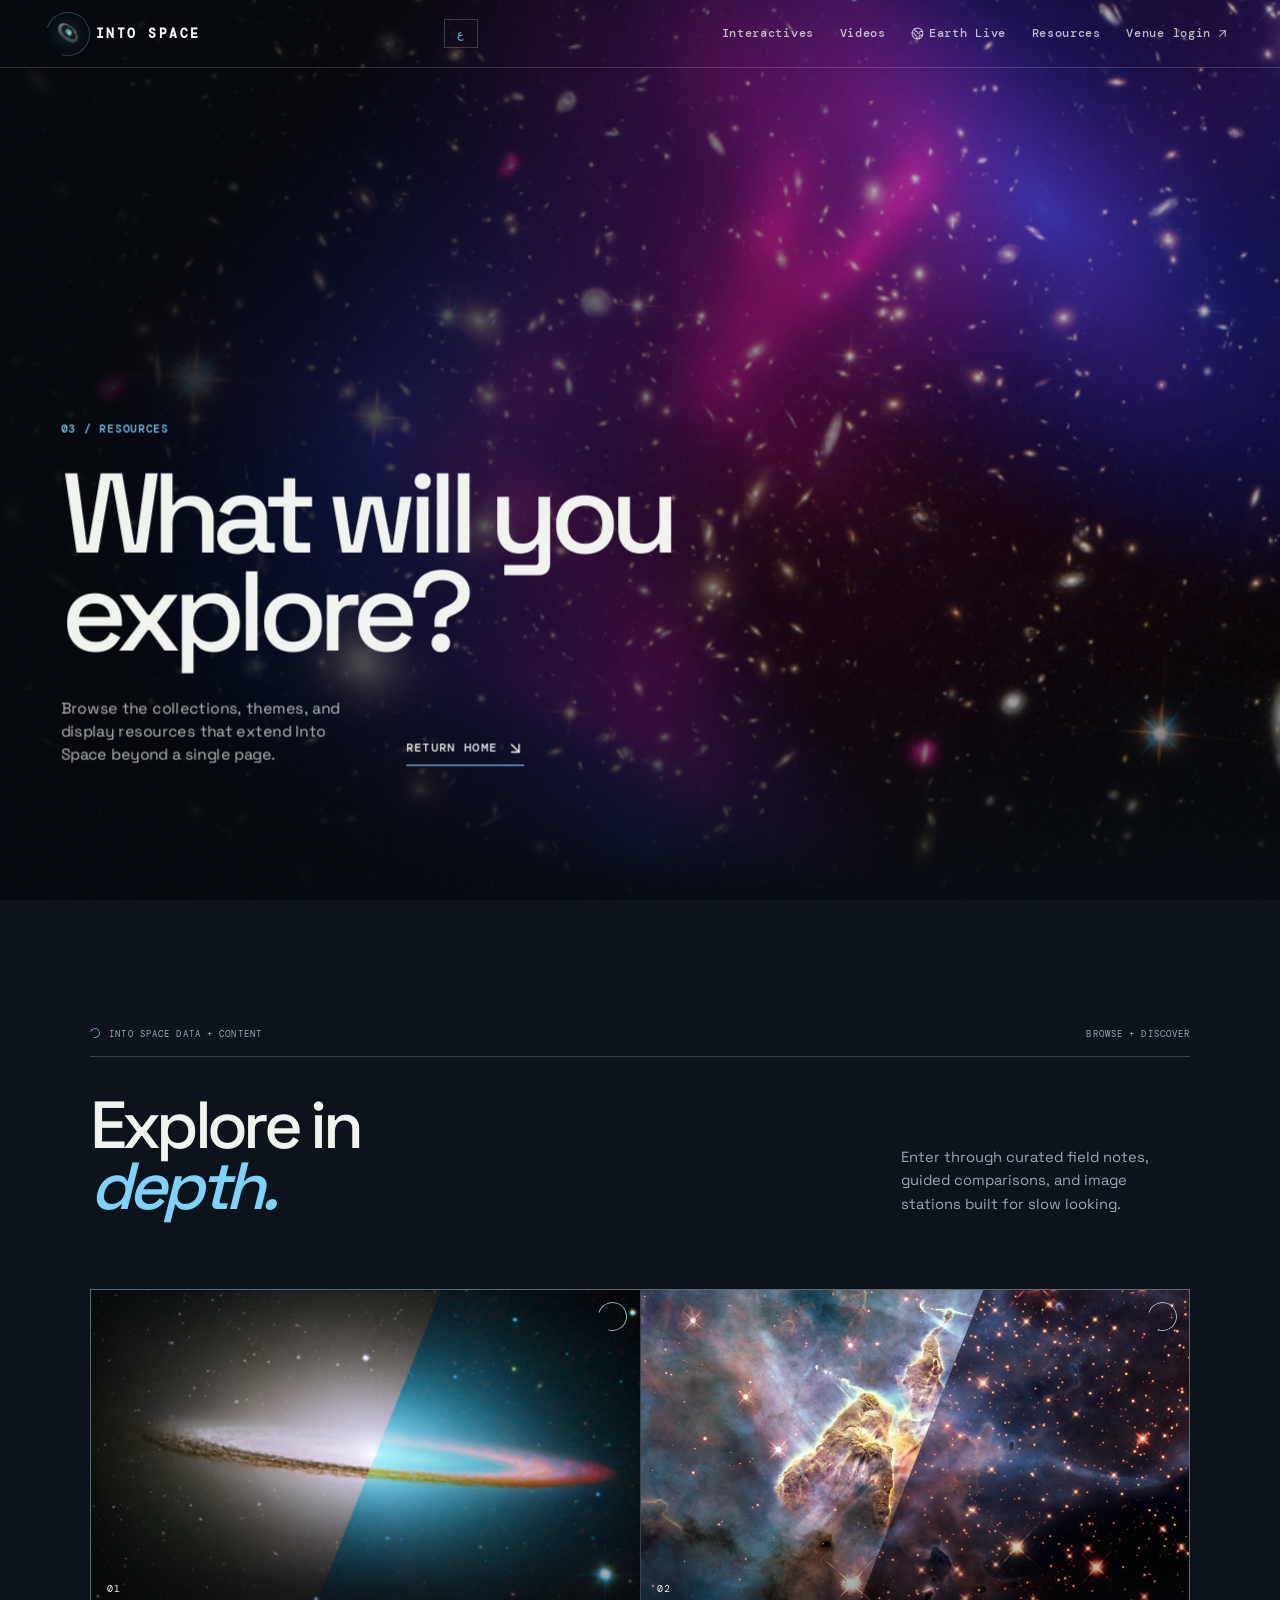
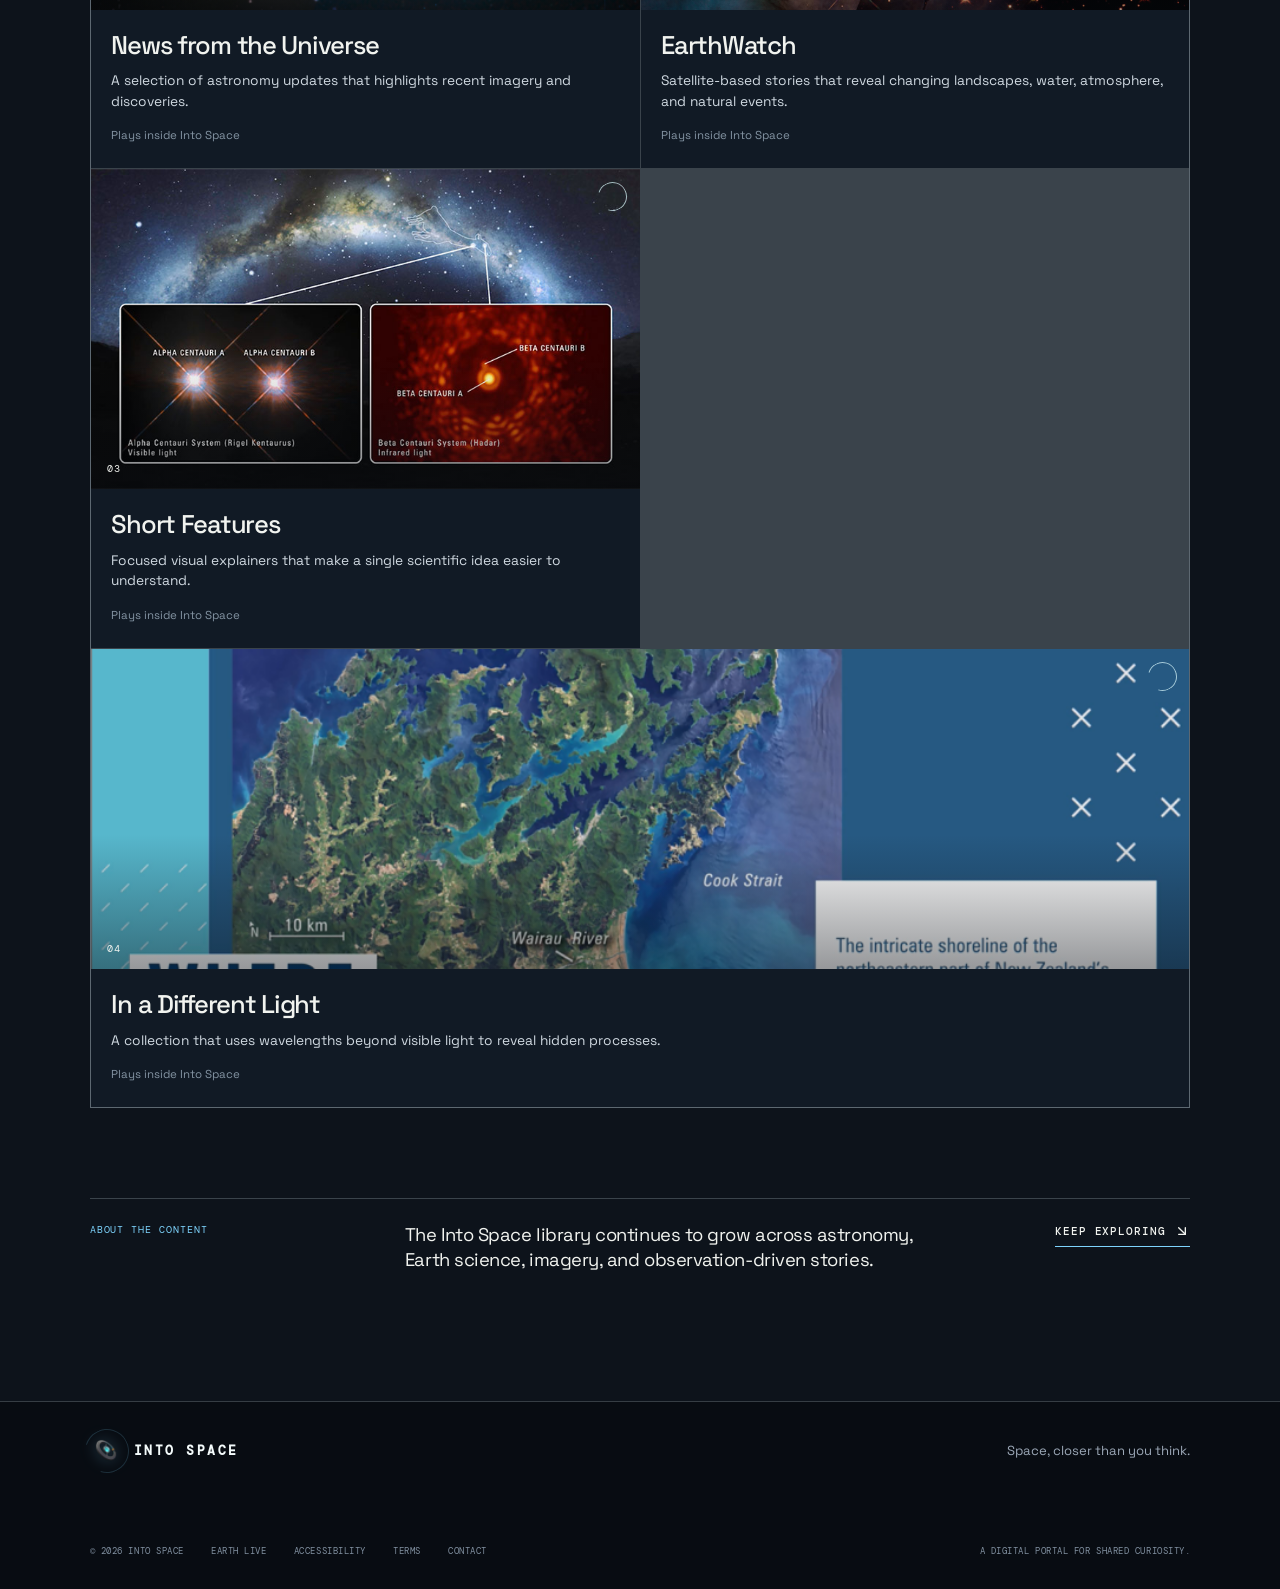
==== commit e54f7762: "Fix published Into Space logo asset" ====
--- a/index.html
+++ b/index.html
@@ -5,9 +5,9 @@
     <meta name="viewport" content="width=device-width, initial-scale=1.0" />
     <meta name="theme-color" content="#080c12" />
     <meta name="description" content="Into Space is a live, interactive portal for closer looks at space, Earth, and the universe." />
-    <link rel="icon" type="image/png" href="/media/ento-space-orbital-gate_1d484232.png" />
+    <link rel="icon" type="image/png" href="/media/into-space-orbital-gate_1d484232.png" />
     <title>Into Space — Observe closer</title>
-    <script type="module" crossorigin src="/assets/index-B2cbQYNY.js"></script>
+    <script type="module" crossorigin src="/assets/index-DI8hvB1K.js"></script>
     <link rel="stylesheet" crossorigin href="/assets/index-uKEBZTvJ.css">
     <script src="/__manus__/debug-collector.js" defer></script>
   </head>
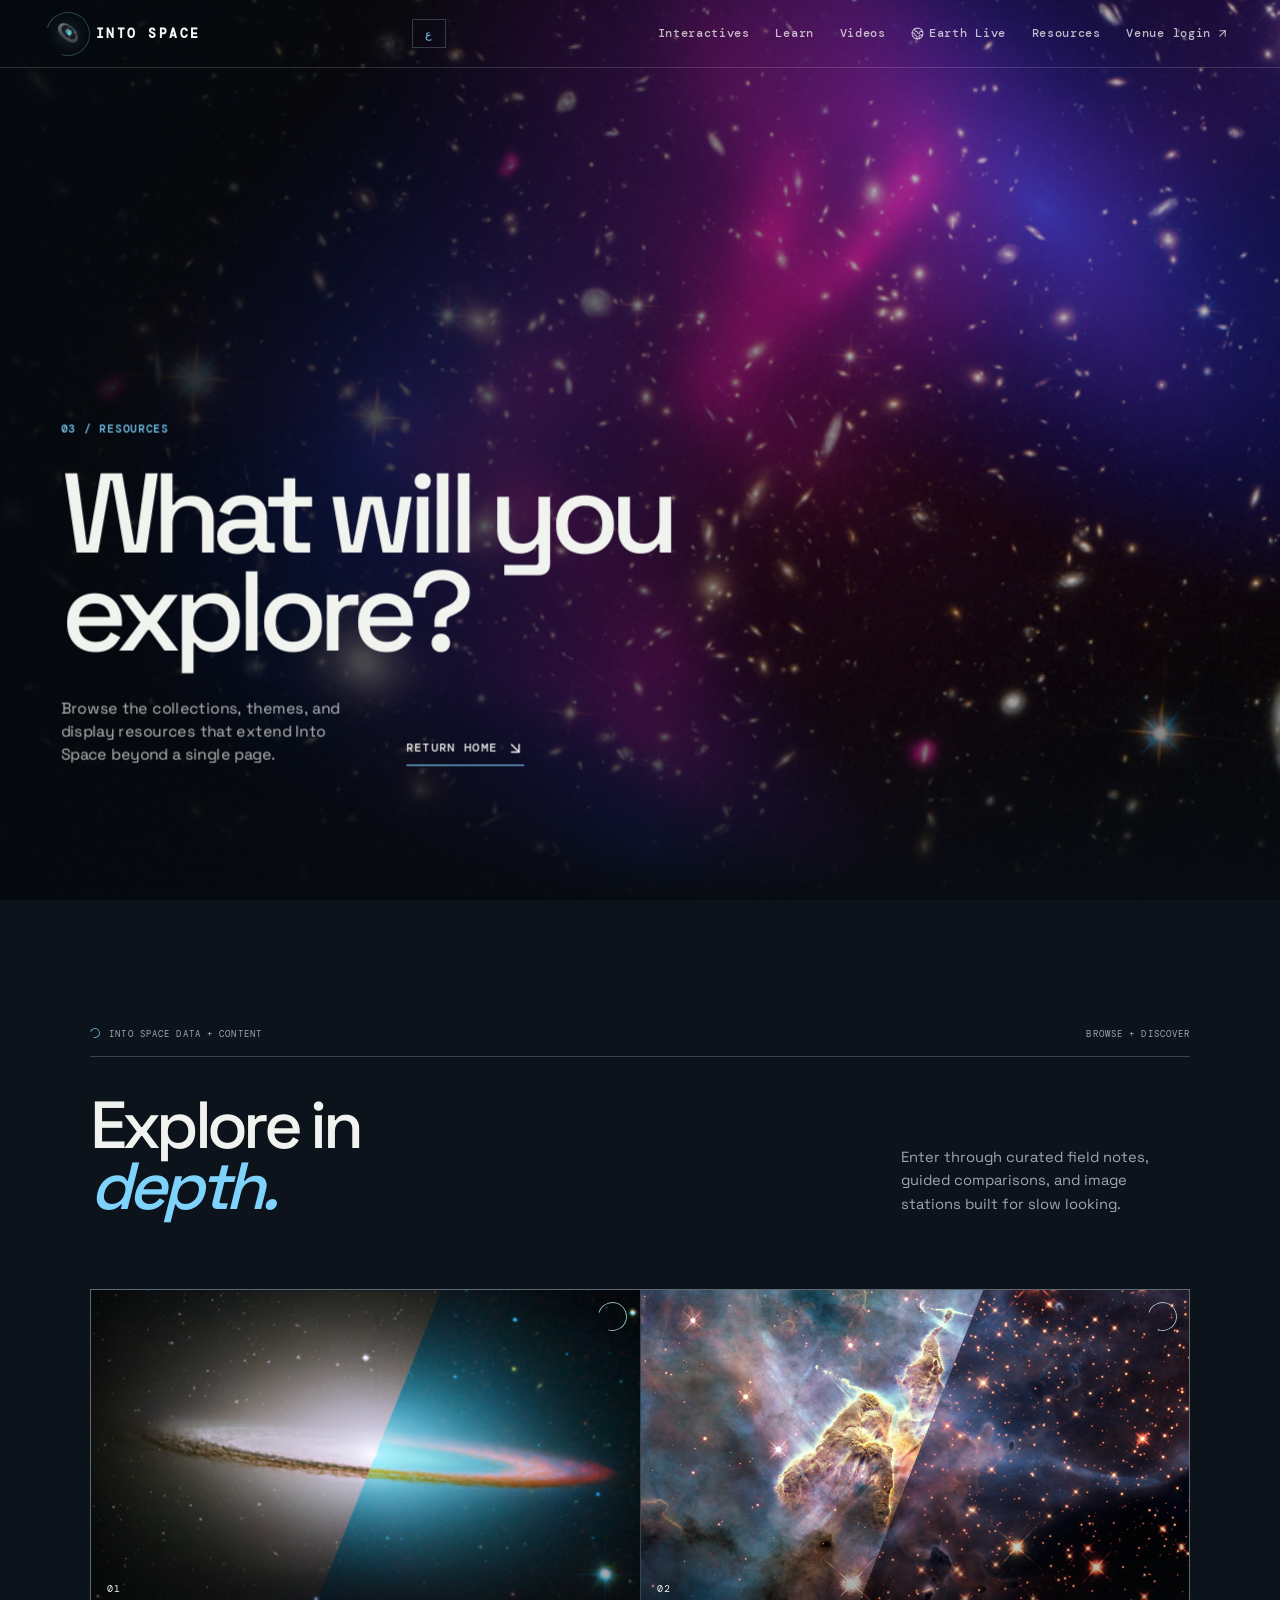
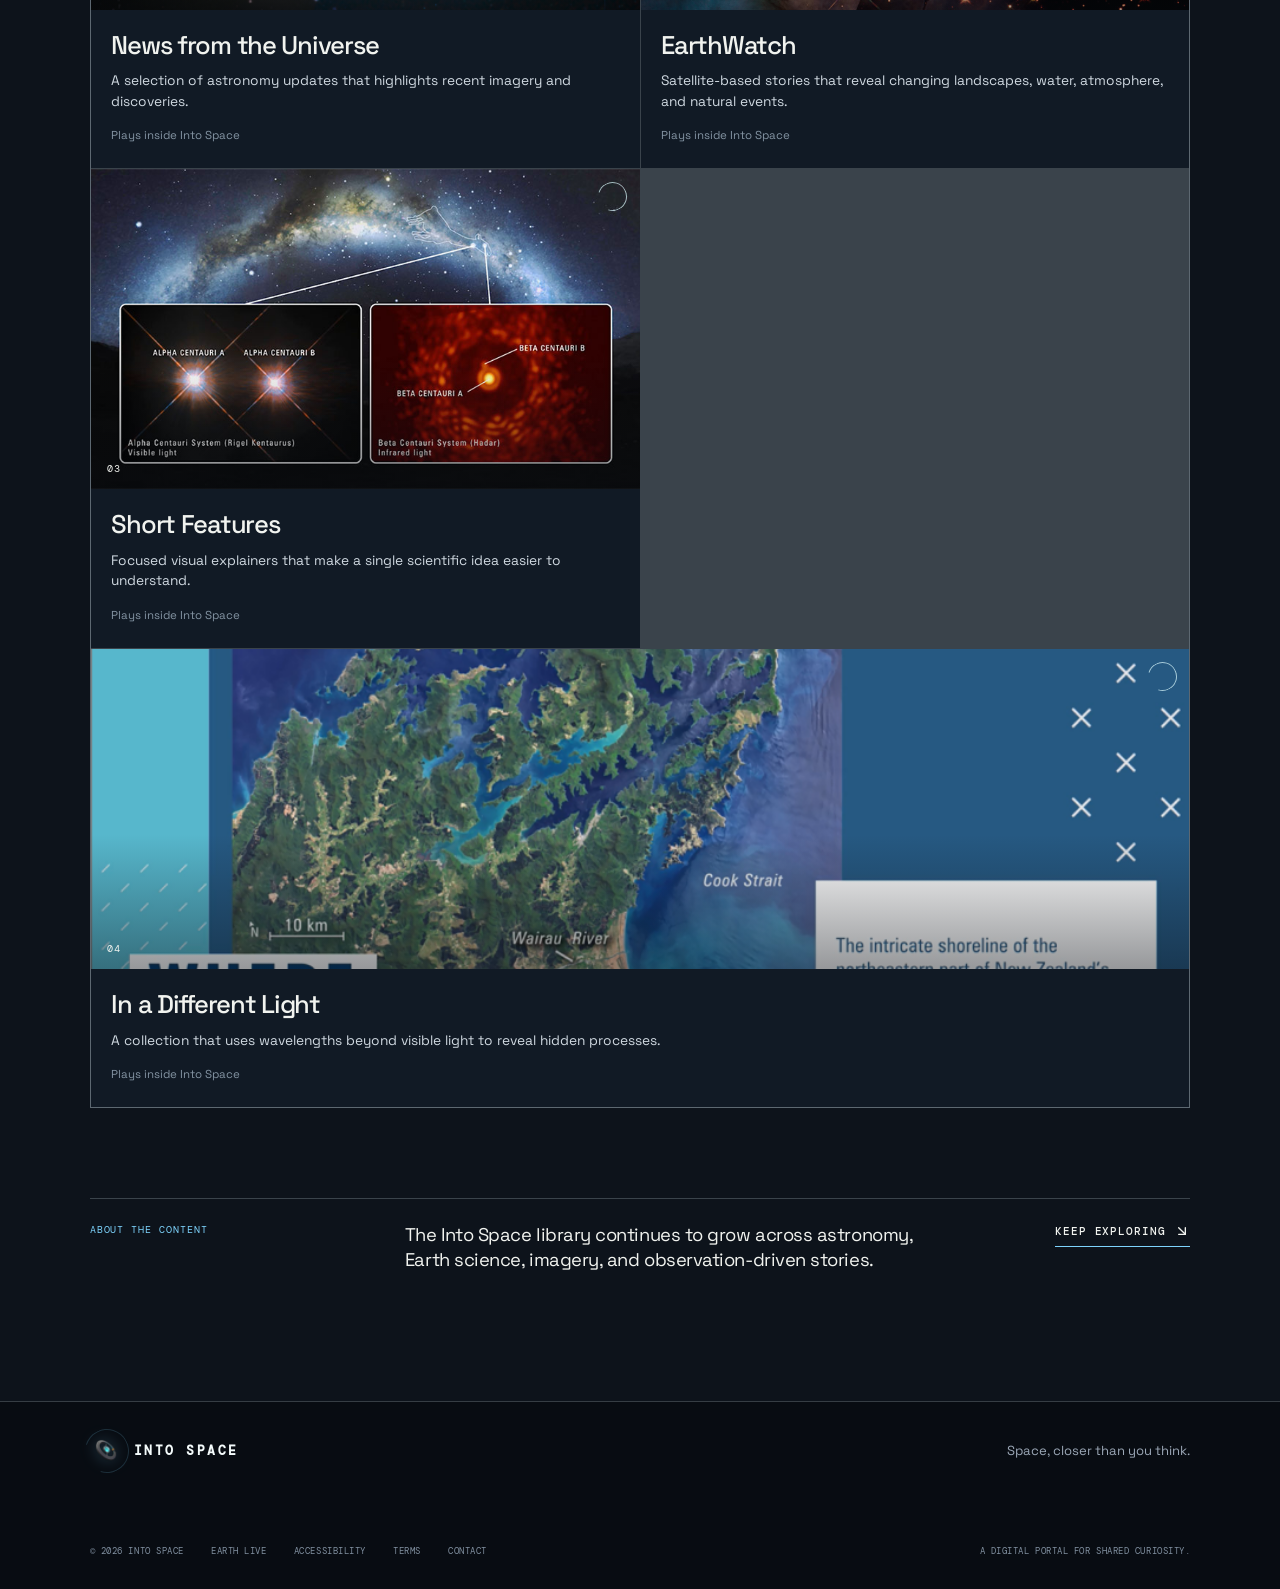
==== commit 44fdf768: "Add Into Space learning labs and live observation tools" ====
--- a/index.html
+++ b/index.html
@@ -7,8 +7,8 @@
     <meta name="description" content="Into Space is a live, interactive portal for closer looks at space, Earth, and the universe." />
     <link rel="icon" type="image/png" href="/media/into-space-orbital-gate_1d484232.png" />
     <title>Into Space — Observe closer</title>
-    <script type="module" crossorigin src="/assets/index-DI8hvB1K.js"></script>
-    <link rel="stylesheet" crossorigin href="/assets/index-uKEBZTvJ.css">
+    <script type="module" crossorigin src="/assets/index-DErA3kKM.js"></script>
+    <link rel="stylesheet" crossorigin href="/assets/index-Be9H8mJJ.css">
     <script src="/__manus__/debug-collector.js" defer></script>
   </head>
   <body>
--- a/assets/index-Be9H8mJJ.css
+++ b/assets/index-Be9H8mJJ.css
@@ -0,0 +1 @@
+@import"https://fonts.googleapis.com/css2?family=DM+Mono:wght@400;500&family=Space+Grotesk:ital,wght@0,400;0,500;0,600;0,700;1,500;1,600&display=swap";#root{min-height:100vh}.route-stage{min-height:100vh;will-change:transform,opacity}.route-loading{min-height:100vh;display:grid;place-content:center;justify-items:center;gap:.8rem;background:#081019;color:#9bcde1;font:.62rem var(--mono);letter-spacing:.12em}.route-loading span{width:28px;height:28px;border:1px solid rgba(125,211,252,.34);border-top-color:#aeeaff;border-radius:50%;animation:into-space-loader .8s linear infinite}@keyframes into-space-loader{to{transform:rotate(1turn)}}.ento-brand{gap:.72rem}.brand-mark-shell{width:34px;height:34px;display:grid;place-items:center;flex:none;transition:transform .2s cubic-bezier(.23,1,.32,1)}.brand-mark{width:30px;height:30px;object-fit:contain;filter:drop-shadow(0 0 8px rgba(125,211,252,.3));transition:filter .2s ease}.brand-wordmark{display:inline-block;letter-spacing:.16em}.ento-brand:hover .brand-mark-shell{transform:translateY(-1px)}.ento-brand:hover .brand-mark{filter:drop-shadow(0 0 12px rgba(125,211,252,.62))}.main-nav a{transition:color .18s ease,text-shadow .18s ease}.main-nav a:hover{text-shadow:0 3px 14px rgba(125,211,252,.22)}.main-nav a:active,.ento-brand:active{transform:scale(.97)}.locale-toggle,.menu-toggle,.text-action,.outlined-link{transition:transform .16s cubic-bezier(.23,1,.32,1),background .2s,color .2s}.locale-toggle:active,.menu-toggle:active,.text-action:active,.outlined-link:active{transform:scale(.97)}.hero-section{--hero-rx:0deg;--hero-ry:0deg;--hero-x:0px;--hero-y:0px;perspective:1450px;overflow:hidden}.hero-image{z-index:-6;transform:scale(1.035)}.hero-spectrum-layer{z-index:-5}.hero-veil{z-index:-4}.hero-grain{z-index:-3}.hero-space-stage{position:absolute;inset:0;z-index:1;overflow:hidden;pointer-events:none;transform-style:preserve-3d;transition:transform .28s cubic-bezier(.23,1,.32,1);transform:rotateX(var(--hero-rx)) rotateY(var(--hero-ry))}.hero-depth-grid{position:absolute;left:-10%;right:-10%;bottom:-21%;height:58%;opacity:.34;background-image:linear-gradient(rgba(125,211,252,.22) 1px,transparent 1px),linear-gradient(90deg,rgba(125,211,252,.15) 1px,transparent 1px);background-size:46px 46px;transform:rotateX(65deg) translateZ(-110px);transform-origin:50% 100%;-webkit-mask-image:linear-gradient(to bottom,transparent,black 43%,transparent);mask-image:linear-gradient(to bottom,transparent,black 43%,transparent)}.hero-orbit{z-index:auto;transform-style:preserve-3d;transition:transform .32s cubic-bezier(.23,1,.32,1),opacity .28s ease}.orbit-one{width:77vw;height:31vw;right:-21vw;top:19%;transform:translate3d(var(--hero-x),var(--hero-y),18px) rotate(-23deg);border-color:#7dd3fc61;box-shadow:0 0 22px #7dd3fc12}.orbit-two{width:53vw;height:21vw;right:-13vw;top:25%;transform:translate3d(calc(var(--hero-x) * -.45),calc(var(--hero-y) * -.45),58px) rotate(-23deg);border-color:#e6a46a5c;box-shadow:0 0 22px #e6a46a0f}.orbit-three{width:29vw;height:12vw;right:7vw;top:34%;transform:translate3d(calc(var(--hero-x) * .75),calc(var(--hero-y) * .75),92px) rotate(-23deg);border-color:#94e2be6b}.orbital-node{width:10px;height:10px;position:absolute;display:block;border-radius:50%;background:var(--paper);box-shadow:0 0 0 5px #7dd3fc29,0 0 18px #7dd3fcb8}.node-one{left:22%;bottom:-4px}.node-two{right:17%;top:-4px;background:var(--orange);box-shadow:0 0 0 5px #e6a46a24,0 0 18px #e6a46aa8}.node-three{left:47%;top:-5px;background:var(--mint);box-shadow:0 0 0 5px #94e2be24,0 0 18px #94e2beb3}.hero-orbital-body{width:clamp(136px,18vw,290px);aspect-ratio:1;position:absolute;right:clamp(5.5rem,15vw,16rem);top:20%;border-radius:50%;background:radial-gradient(circle at 33% 28%,#e8fbff 0 2%,#93e3fa 5%,#4a9dc5 15%,#154161 39%,#07111d 68%,#02070d);box-shadow:inset -34px -26px 50px #00000094,inset 12px 8px 22px #e1fcff38,0 26px 54px #00000080,0 0 45px #7dd3fc30;transform-style:preserve-3d;transition:transform .28s cubic-bezier(.23,1,.32,1);transform:translate3d(calc(var(--hero-x) * -1),calc(var(--hero-y) * -1),118px) rotateX(calc(var(--hero-rx) * -.5)) rotateY(calc(var(--hero-ry) * -.55))}.hero-orbital-body:before{content:"";position:absolute;inset:11%;border-radius:50%;border:1px solid rgba(230,250,255,.24);box-shadow:inset 0 0 22px #7dd3fc2e}.hero-orbital-body:after{content:"";position:absolute;width:137%;height:32%;left:-19%;top:34%;border:1px solid rgba(218,247,255,.75);border-radius:50%;transform:rotate(-22deg) translateZ(26px);box-shadow:0 0 12px #7dd3fc33}.body-ring{position:absolute;border:1px solid rgba(125,211,252,.44);border-radius:50%;pointer-events:none}.body-ring-one{inset:-17%;transform:rotate(-22deg) translateZ(12px);box-shadow:0 0 24px #7dd3fc1c}.body-ring-two{inset:-34%;border-color:#e6a46a3d;transform:rotate(-22deg) translateZ(-18px)}.body-core{position:absolute;inset:20%;border-radius:50%;background:radial-gradient(circle at 37% 32%,#ffffffb8,#fff0 31%);mix-blend-mode:screen;transform:translateZ(18px)}.body-glint{width:10%;aspect-ratio:1;position:absolute;top:16%;left:24%;border-radius:50%;background:#fff;box-shadow:0 0 14px 4px #ddfaffc2;transform:translateZ(38px)}.hero-content{position:relative;z-index:3;transform:translate3d(calc(var(--hero-x) * -.26),calc(var(--hero-y) * -.26),72px);transition:transform .28s cubic-bezier(.23,1,.32,1)}.hero-meta,.spectrum-control{z-index:4}.archive-card{transition:background .22s ease,transform .22s cubic-bezier(.23,1,.32,1),box-shadow .22s ease}.archive-card:hover{transform:translateY(-4px);box-shadow:0 14px 26px #0000002e}.feature-media,.collection-image-wrap{transition:filter .25s ease}.feature-media:hover,.collection-image-wrap:hover{filter:brightness(1.035)}@media (prefers-reduced-motion:reduce){.route-stage,.route-loading span,.brand-mark-shell,.brand-mark,.main-nav a,.hero-space-stage,.hero-orbit,.hero-orbital-body,.hero-content,.archive-card,.feature-media,.collection-image-wrap{animation:none!important;transition:none!important}.hero-space-stage,.hero-orbital-body,.hero-content{transform:none!important}}@media (max-width:640px){.brand-mark-shell{width:30px;height:30px}.brand-mark{width:27px;height:27px}.brand-wordmark{letter-spacing:.1em}.hero-depth-grid{opacity:.2;background-size:32px 32px}.orbit-one{width:112vw;height:48vw;right:-44vw;top:23%}.orbit-two{width:86vw;height:34vw;right:-28vw;top:29%}.orbit-three{width:57vw;height:23vw;right:-7vw;top:36%}.hero-orbital-body{width:clamp(112px,35vw,158px);right:7%;top:18%;transform:translateZ(72px) rotateX(-8deg) rotateY(12deg)}.hero-content{transform:translateZ(42px)}.hero-space-stage{transform:none}}.ento-brand .brand-mark-shell{position:relative}.ento-brand .brand-mark-shell:after{content:"";position:absolute;inset:-5px;border:1px solid rgba(125,211,252,.28);border-left-color:transparent;border-radius:50%;pointer-events:none;transform:rotate(-28deg);transition:border-color .22s ease,transform .34s cubic-bezier(.23,1,.32,1)}.ento-brand:hover .brand-mark-shell:after{border-color:#7dd3fcb8;border-left-color:transparent;transform:rotate(24deg) scale(1.08)}.ento-brand .brand-wordmark{font-size:.82rem;font-weight:700;letter-spacing:.19em;color:#f4fbfb}.section-topline{position:relative}.section-topline:before{content:"";display:block;width:10px;height:10px;margin-right:.6rem;border:1px solid var(--orbit);border-left-color:transparent;border-radius:50%;transform:rotate(-28deg);opacity:.82}.section-topline span:first-of-type{margin-right:auto}.source-image-wrap:before{content:"";position:absolute;z-index:2;top:.8rem;right:.8rem;width:29px;height:29px;border:1px solid rgba(219,249,252,.7);border-left-color:transparent;border-radius:50%;transform:rotate(-28deg);pointer-events:none}.collection-grid>a:first-child{grid-column:span 2}.collection-grid>a:first-child .source-image-wrap{height:clamp(290px,31vw,470px)}.collection-grid>a:first-child .source-card-copy{padding-block:1.75rem}.collection-grid>a:first-child .source-card h3{font-size:clamp(1.75rem,3.3vw,3rem)}.site-footer .ento-brand .brand-mark-shell:after{opacity:.6}.route-stage{transform-origin:50% 10%}@media (max-width:640px){.ento-brand .brand-wordmark{font-size:.7rem;letter-spacing:.13em}.section-topline:before{width:8px;height:8px;margin-right:.4rem}.collection-grid>a:first-child{grid-column:auto}.collection-grid>a:first-child .source-image-wrap{height:230px}}.collection-grid>:last-child{grid-column:1 / -1!important}@media (max-width:640px){.collection-grid>:last-child{grid-column:auto!important}}.learning-card:focus-visible,.learning-hero-note:focus-visible,.spectrum-selector button:focus-visible,.scale-toolbar button:focus-visible,.timeline-track button:focus-visible,.planet-controls input:focus-visible,.planet-reset:focus-visible,.sky-presets button:focus-visible,.sky-time button:focus-visible,.glossary-search:focus-within,.share-copy-button:focus-visible{outline:2px solid var(--orbit);outline-offset:3px}.learning-card:focus-visible,.learning-hero-note:focus-visible{z-index:2}.spectrum-selector button,.scale-toolbar button,.timeline-track button,.planet-reset,.sky-presets button,.sky-time button{touch-action:manipulation}.planet-controls input{accent-color:var(--orange)}@media (prefers-reduced-motion:reduce){.learning-card,.learning-hero-note,.learning-card-arrow,.spectrum-object,.spectrum-object:before,.spectrum-dust,.spectrum-wave,.scale-orb,.proto-body,.sky-object,.iss-atmosphere-overlay,.iss-polar-zone{transition:none!important;animation:none!important}.learning-card:hover,.learning-hero-note:hover{transform:none!important}}.learning-card:nth-child(2) .learning-card-graphic:before{width:128px;height:4px;border:0;border-radius:0;background:linear-gradient(90deg,#6dd7c5,#7dd3fc,#b69cff,#ff7c9d,#ffdd72);box-shadow:0 -20px 0 -1px #7dd3fc2e,0 20px 0 -1px #7dd3fc1f}.learning-card:nth-child(2) .learning-card-graphic:after{width:108px;height:74px;border:1px dashed currentColor;border-radius:0;transform:none}.learning-card:nth-child(3) .learning-card-graphic:before{width:72px;height:72px;border-radius:0;border:1px solid currentColor;transform:rotate(45deg)}.learning-card:nth-child(3) .learning-card-graphic:after{width:4px;height:110px;border:0;border-radius:0;background:currentColor;transform:none;opacity:.26}.learning-card:nth-child(4) .learning-card-graphic:before{width:3px;height:96px;border:0;border-radius:0;background:currentColor;box-shadow:24px 16px 0 -1px currentColor,48px -10px 0 -1px currentColor,72px 22px 0 -1px currentColor}.learning-card:nth-child(4) .learning-card-graphic:after{width:112px;height:26px;border:1px solid currentColor;border-radius:50%;transform:rotate(-12deg)}.learning-card:nth-child(5) .learning-card-graphic:before{width:110px;height:42px;border-radius:50%;background:radial-gradient(ellipse at 26% 50%,#f3be6e 0 3%,transparent 5%),linear-gradient(90deg,transparent 0 21%,currentColor 22% 23%,transparent 24%);border:1px solid currentColor}.learning-card:nth-child(5) .learning-card-graphic:after{width:5px;height:5px;border:0;border-radius:50%;background:#f4f7f2;box-shadow:-34px 18px #f4f7f2,38px -14px #f4f7f2;transform:none}.learning-card:nth-child(6) .learning-card-graphic:before{width:104px;height:58px;border-radius:50% 50% 0 0;border-bottom:0;transform:translateY(13px)}.learning-card:nth-child(6) .learning-card-graphic:after{width:6px;height:6px;border:0;border-radius:50%;background:currentColor;box-shadow:-37px 13px 0 currentColor,43px -15px 0 currentColor;transform:none}.learning-card:nth-child(7) .learning-card-graphic:before{width:74px;height:86px;border-radius:0;border:1px solid currentColor;background:repeating-linear-gradient(0deg,transparent 0 12px,rgba(214,239,255,.3) 12px 13px)}.learning-card:nth-child(7) .learning-card-graphic:after{width:44px;height:1px;border:0;border-radius:0;background:currentColor;transform:translateY(-17px)}.learning-card:nth-child(8) .learning-card-graphic:before{width:82px;height:82px;border-radius:50%;background:radial-gradient(circle at 50% 50%,transparent 0 34%,rgba(148,226,190,.18) 35% 36%,transparent 37%)}.learning-card:nth-child(8) .learning-card-graphic:after{width:80px;height:1px;border:0;border-radius:0;background:currentColor;transform:rotate(-28deg)}.learning-principle.learning-principle-archive{position:relative;overflow:hidden;border-top:1px solid rgba(230,164,106,.36);border-bottom:1px solid var(--line);background:radial-gradient(circle at 76% 42%,rgba(230,164,106,.12),transparent 18%),linear-gradient(90deg,rgba(230,164,106,.08),transparent 34%),#0c151f;color:var(--paper)}.learning-principle.learning-principle-archive:before{content:"";position:absolute;left:clamp(1.3rem,8vw,9rem);top:24%;width:3px;height:52%;background:linear-gradient(180deg,transparent,#e5a169 19% 81%,transparent);box-shadow:0 0 18px #e6a46a3b}.learning-principle.learning-principle-archive .eyebrow{color:#e6a46a}.learning-principle.learning-principle-archive h2 em{color:var(--orbit)}.learning-principle.learning-principle-archive>p{color:#b9c7d2}.spectrum-object:before{z-index:1}.spectrum-object:after{content:"OBS / MULTI-BAND\a EXPO 00.8S · FIELD 01";white-space:pre;position:absolute;z-index:3;left:1rem;bottom:1rem;color:#c9eef999;font:.52rem/1.6 var(--mono);letter-spacing:.1em}.spectrum-dust{z-index:0}.spectrum-star,.spectrum-wave{z-index:2}.iss-panel .iss-stats>div:nth-child(3){background:linear-gradient(135deg,rgba(125,211,252,.08),transparent)}.iss-panel .iss-stats>div:nth-child(3) strong{color:#baf5df}.earth-layer-controls button.is-active{box-shadow:inset 0 -2px #7dd3fc}@layer components;/*! tailwindcss v4.1.14 | MIT License | https://tailwindcss.com */@layer properties{@supports (((-webkit-hyphens:none)) and (not (margin-trim:inline))) or ((-moz-orient:inline) and (not (color:rgb(from red r g b)))){*,:before,:after,::backdrop{--tw-translate-x:0;--tw-translate-y:0;--tw-translate-z:0;--tw-rotate-x:initial;--tw-rotate-y:initial;--tw-rotate-z:initial;--tw-skew-x:initial;--tw-skew-y:initial;--tw-border-style:solid;--tw-gradient-position:initial;--tw-gradient-from:#0000;--tw-gradient-via:#0000;--tw-gradient-to:#0000;--tw-gradient-stops:initial;--tw-gradient-via-stops:initial;--tw-gradient-from-position:0%;--tw-gradient-via-position:50%;--tw-gradient-to-position:100%;--tw-leading:initial;--tw-font-weight:initial;--tw-tracking:initial;--tw-ordinal:initial;--tw-slashed-zero:initial;--tw-numeric-figure:initial;--tw-numeric-spacing:initial;--tw-numeric-fraction:initial;--tw-shadow:0 0 #0000;--tw-shadow-color:initial;--tw-shadow-alpha:100%;--tw-inset-shadow:0 0 #0000;--tw-inset-shadow-color:initial;--tw-inset-shadow-alpha:100%;--tw-ring-color:initial;--tw-ring-shadow:0 0 #0000;--tw-inset-ring-color:initial;--tw-inset-ring-shadow:0 0 #0000;--tw-ring-inset:initial;--tw-ring-offset-width:0px;--tw-ring-offset-color:#fff;--tw-ring-offset-shadow:0 0 #0000;--tw-outline-style:solid;--tw-backdrop-blur:initial;--tw-backdrop-brightness:initial;--tw-backdrop-contrast:initial;--tw-backdrop-grayscale:initial;--tw-backdrop-hue-rotate:initial;--tw-backdrop-invert:initial;--tw-backdrop-opacity:initial;--tw-backdrop-saturate:initial;--tw-backdrop-sepia:initial;--tw-duration:initial;--tw-ease:initial;--tw-content:""}}}@layer theme{:root,:host{--font-sans:ui-sans-serif,system-ui,sans-serif,"Apple Color Emoji","Segoe UI Emoji","Segoe UI Symbol","Noto Color Emoji";--font-mono:ui-monospace,SFMono-Regular,Menlo,Monaco,Consolas,"Liberation Mono","Courier New",monospace;--color-red-100:oklch(93.6% .032 17.717);--color-red-500:oklch(63.7% .237 25.331);--color-blue-600:oklch(54.6% .245 262.881);--color-blue-700:oklch(48.8% .243 264.376);--color-slate-50:oklch(98.4% .003 247.858);--color-slate-100:oklch(96.8% .007 247.896);--color-slate-600:oklch(44.6% .043 257.281);--color-slate-700:oklch(37.2% .044 257.287);--color-slate-900:oklch(20.8% .042 265.755);--color-black:#000;--color-white:#fff;--spacing:.25rem;--container-sm:24rem;--container-lg:32rem;--container-2xl:42rem;--text-xs:.75rem;--text-xs--line-height:calc(1/.75);--text-sm:.875rem;--text-sm--line-height:calc(1.25/.875);--text-base:1rem;--text-base--line-height: 1.5 ;--text-lg:1.125rem;--text-lg--line-height:calc(1.75/1.125);--text-xl:1.25rem;--text-xl--line-height:calc(1.75/1.25);--text-4xl:2.25rem;--text-4xl--line-height:calc(2.5/2.25);--font-weight-normal:400;--font-weight-medium:500;--font-weight-semibold:600;--font-weight-bold:700;--tracking-tight:-.025em;--tracking-widest:.1em;--leading-snug:1.375;--leading-normal:1.5;--leading-relaxed:1.625;--radius-xs:.125rem;--radius-sm:.25rem;--radius-md:.375rem;--radius-lg:.5rem;--radius-xl:.75rem;--ease-out:cubic-bezier(0,0,.2,1);--ease-in-out:cubic-bezier(.4,0,.2,1);--animate-spin:spin 1s linear infinite;--animate-pulse:pulse 2s cubic-bezier(.4,0,.6,1)infinite;--blur-sm:8px;--blur-2xl:40px;--aspect-video:16/9;--default-transition-duration:.15s;--default-transition-timing-function:cubic-bezier(.4,0,.2,1);--default-font-family:var(--font-sans);--default-mono-font-family:var(--font-mono)}}@layer base{*,:after,:before,::backdrop{box-sizing:border-box;border:0 solid;margin:0;padding:0}::file-selector-button{box-sizing:border-box;border:0 solid;margin:0;padding:0}html,:host{-webkit-text-size-adjust:100%;tab-size:4;line-height:1.5;font-family:var(--default-font-family,ui-sans-serif,system-ui,sans-serif,"Apple Color Emoji","Segoe UI Emoji","Segoe UI Symbol","Noto Color Emoji");font-feature-settings:var(--default-font-feature-settings,normal);font-variation-settings:var(--default-font-variation-settings,normal);-webkit-tap-highlight-color:transparent}hr{height:0;color:inherit;border-top-width:1px}abbr:where([title]){-webkit-text-decoration:underline dotted;text-decoration:underline dotted}h1,h2,h3,h4,h5,h6{font-size:inherit;font-weight:inherit}a{color:inherit;-webkit-text-decoration:inherit;text-decoration:inherit}b,strong{font-weight:bolder}code,kbd,samp,pre{font-family:var(--default-mono-font-family,ui-monospace,SFMono-Regular,Menlo,Monaco,Consolas,"Liberation Mono","Courier New",monospace);font-feature-settings:var(--default-mono-font-feature-settings,normal);font-variation-settings:var(--default-mono-font-variation-settings,normal);font-size:1em}small{font-size:80%}sub,sup{vertical-align:baseline;font-size:75%;line-height:0;position:relative}sub{bottom:-.25em}sup{top:-.5em}table{text-indent:0;border-color:inherit;border-collapse:collapse}:-moz-focusring{outline:auto}progress{vertical-align:baseline}summary{display:list-item}ol,ul,menu{list-style:none}img,svg,video,canvas,audio,iframe,embed,object{vertical-align:middle;display:block}img,video{max-width:100%;height:auto}button,input,select,optgroup,textarea{font:inherit;font-feature-settings:inherit;font-variation-settings:inherit;letter-spacing:inherit;color:inherit;opacity:1;background-color:#0000;border-radius:0}::file-selector-button{font:inherit;font-feature-settings:inherit;font-variation-settings:inherit;letter-spacing:inherit;color:inherit;opacity:1;background-color:#0000;border-radius:0}:where(select:is([multiple],[size])) optgroup{font-weight:bolder}:where(select:is([multiple],[size])) optgroup option{padding-inline-start:20px}::file-selector-button{margin-inline-end:4px}::placeholder{opacity:1}@supports (not ((-webkit-appearance:-apple-pay-button))) or (contain-intrinsic-size:1px){::placeholder{color:currentColor}@supports (color:color-mix(in lab,red,red)){::placeholder{color:color-mix(in oklab,currentcolor 50%,transparent)}}}textarea{resize:vertical}::-webkit-search-decoration{-webkit-appearance:none}::-webkit-date-and-time-value{min-height:1lh;text-align:inherit}::-webkit-datetime-edit{display:inline-flex}::-webkit-datetime-edit-fields-wrapper{padding:0}::-webkit-datetime-edit{padding-block:0}::-webkit-datetime-edit-year-field{padding-block:0}::-webkit-datetime-edit-month-field{padding-block:0}::-webkit-datetime-edit-day-field{padding-block:0}::-webkit-datetime-edit-hour-field{padding-block:0}::-webkit-datetime-edit-minute-field{padding-block:0}::-webkit-datetime-edit-second-field{padding-block:0}::-webkit-datetime-edit-millisecond-field{padding-block:0}::-webkit-datetime-edit-meridiem-field{padding-block:0}::-webkit-calendar-picker-indicator{line-height:1}:-moz-ui-invalid{box-shadow:none}button,input:where([type=button],[type=reset],[type=submit]){appearance:button}::file-selector-button{appearance:button}::-webkit-inner-spin-button{height:auto}::-webkit-outer-spin-button{height:auto}[hidden]:where(:not([hidden=until-found])){display:none!important}}@layer utilities{.\@container\/card-header{container:card-header/inline-size}.\@container\/field-group{container:field-group/inline-size}.pointer-events-none{pointer-events:none}.invisible{visibility:hidden}.visible{visibility:visible}.sr-only{clip-path:inset(50%);white-space:nowrap;border-width:0;width:1px;height:1px;margin:-1px;padding:0;position:absolute;overflow:hidden}.absolute{position:absolute}.fixed{position:fixed}.relative{position:relative}.static{position:static}.inset-0{inset:calc(var(--spacing)*0)}.inset-x-0{inset-inline:calc(var(--spacing)*0)}.inset-y-0{inset-block:calc(var(--spacing)*0)}.-top-12{top:calc(var(--spacing)*-12)}.top-0{top:calc(var(--spacing)*0)}.top-1\.5{top:calc(var(--spacing)*1.5)}.top-1\/2{top:50%}.top-3\.5{top:calc(var(--spacing)*3.5)}.top-4{top:calc(var(--spacing)*4)}.top-\[1px\]{top:1px}.top-\[50\%\]{top:50%}.top-\[60\%\]{top:60%}.top-full{top:100%}.-right-12{right:calc(var(--spacing)*-12)}.right-0{right:calc(var(--spacing)*0)}.right-1{right:calc(var(--spacing)*1)}.right-2{right:calc(var(--spacing)*2)}.right-3{right:calc(var(--spacing)*3)}.right-4{right:calc(var(--spacing)*4)}.-bottom-12{bottom:calc(var(--spacing)*-12)}.bottom-0{bottom:calc(var(--spacing)*0)}.-left-12{left:calc(var(--spacing)*-12)}.left-0{left:calc(var(--spacing)*0)}.left-1\/2{left:50%}.left-2{left:calc(var(--spacing)*2)}.left-\[50\%\]{left:50%}.isolate{isolation:isolate}.z-10{z-index:10}.z-20{z-index:20}.z-50{z-index:50}.z-\[1\]{z-index:1}.order-first{order:-9999}.order-last{order:9999}.col-start-2{grid-column-start:2}.row-span-2{grid-row:span 2/span 2}.row-start-1{grid-row-start:1}.container{width:100%}@media (min-width:40rem){.container{max-width:40rem}}@media (min-width:48rem){.container{max-width:48rem}}@media (min-width:64rem){.container{max-width:64rem}}@media (min-width:80rem){.container{max-width:80rem}}@media (min-width:96rem){.container{max-width:96rem}}.\!m-0{margin:calc(var(--spacing)*0)!important}.-mx-1{margin-inline:calc(var(--spacing)*-1)}.mx-2{margin-inline:calc(var(--spacing)*2)}.mx-3\.5{margin-inline:calc(var(--spacing)*3.5)}.mx-4{margin-inline:calc(var(--spacing)*4)}.mx-auto{margin-inline:auto}.-my-2{margin-block:calc(var(--spacing)*-2)}.my-0{margin-block:calc(var(--spacing)*0)}.my-0\.5{margin-block:calc(var(--spacing)*.5)}.my-1{margin-block:calc(var(--spacing)*1)}.-mt-4{margin-top:calc(var(--spacing)*-4)}.mt-1\.5{margin-top:calc(var(--spacing)*1.5)}.mt-2{margin-top:calc(var(--spacing)*2)}.mt-4{margin-top:calc(var(--spacing)*4)}.mt-auto{margin-top:auto}.mr-2{margin-right:calc(var(--spacing)*2)}.mb-2{margin-bottom:calc(var(--spacing)*2)}.mb-3{margin-bottom:calc(var(--spacing)*3)}.mb-4{margin-bottom:calc(var(--spacing)*4)}.mb-6{margin-bottom:calc(var(--spacing)*6)}.mb-8{margin-bottom:calc(var(--spacing)*8)}.-ml-4{margin-left:calc(var(--spacing)*-4)}.ml-1{margin-left:calc(var(--spacing)*1)}.ml-4{margin-left:calc(var(--spacing)*4)}.ml-auto{margin-left:auto}.line-clamp-1{-webkit-line-clamp:1;-webkit-box-orient:vertical;display:-webkit-box;overflow:hidden}.line-clamp-2{-webkit-line-clamp:2;-webkit-box-orient:vertical;display:-webkit-box;overflow:hidden}.block{display:block}.flex{display:flex}.grid{display:grid}.hidden{display:none}.inline-flex{display:inline-flex}.table{display:table}.table-caption{display:table-caption}.table-cell{display:table-cell}.table-row{display:table-row}.field-sizing-content{field-sizing:content}.aspect-square{aspect-ratio:1}.aspect-video{aspect-ratio:var(--aspect-video)}.size-\(--cell-size\){width:var(--cell-size);height:var(--cell-size)}.size-2{width:calc(var(--spacing)*2);height:calc(var(--spacing)*2)}.size-2\.5{width:calc(var(--spacing)*2.5);height:calc(var(--spacing)*2.5)}.size-3{width:calc(var(--spacing)*3);height:calc(var(--spacing)*3)}.size-3\.5{width:calc(var(--spacing)*3.5);height:calc(var(--spacing)*3.5)}.size-4{width:calc(var(--spacing)*4);height:calc(var(--spacing)*4)}.size-6{width:calc(var(--spacing)*6);height:calc(var(--spacing)*6)}.size-7{width:calc(var(--spacing)*7);height:calc(var(--spacing)*7)}.size-8{width:calc(var(--spacing)*8);height:calc(var(--spacing)*8)}.size-9{width:calc(var(--spacing)*9);height:calc(var(--spacing)*9)}.size-10{width:calc(var(--spacing)*10);height:calc(var(--spacing)*10)}.size-auto{width:auto;height:auto}.size-full{width:100%;height:100%}.h-\(--cell-size\){height:var(--cell-size)}.h-1\.5{height:calc(var(--spacing)*1.5)}.h-2{height:calc(var(--spacing)*2)}.h-2\.5{height:calc(var(--spacing)*2.5)}.h-4{height:calc(var(--spacing)*4)}.h-5{height:calc(var(--spacing)*5)}.h-6{height:calc(var(--spacing)*6)}.h-7{height:calc(var(--spacing)*7)}.h-8{height:calc(var(--spacing)*8)}.h-9{height:calc(var(--spacing)*9)}.h-10{height:calc(var(--spacing)*10)}.h-12{height:calc(var(--spacing)*12)}.h-16{height:calc(var(--spacing)*16)}.h-\[1\.15rem\]{height:1.15rem}.h-\[500px\]{height:500px}.h-\[calc\(100\%-1px\)\]{height:calc(100% - 1px)}.h-\[var\(--radix-navigation-menu-viewport-height\)\]{height:var(--radix-navigation-menu-viewport-height)}.h-\[var\(--radix-select-trigger-height\)\]{height:var(--radix-select-trigger-height)}.h-auto{height:auto}.h-full{height:100%}.h-px{height:1px}.h-svh{height:100svh}.max-h-\(--radix-context-menu-content-available-height\){max-height:var(--radix-context-menu-content-available-height)}.max-h-\(--radix-dropdown-menu-content-available-height\){max-height:var(--radix-dropdown-menu-content-available-height)}.max-h-\(--radix-select-content-available-height\){max-height:var(--radix-select-content-available-height)}.max-h-\[300px\]{max-height:300px}.min-h-0{min-height:calc(var(--spacing)*0)}.min-h-4{min-height:calc(var(--spacing)*4)}.min-h-16{min-height:calc(var(--spacing)*16)}.min-h-screen{min-height:100vh}.min-h-svh{min-height:100svh}.w-\(--cell-size\){width:var(--cell-size)}.w-\(--sidebar-width\){width:var(--sidebar-width)}.w-0{width:calc(var(--spacing)*0)}.w-1{width:calc(var(--spacing)*1)}.w-2{width:calc(var(--spacing)*2)}.w-2\.5{width:calc(var(--spacing)*2.5)}.w-3{width:calc(var(--spacing)*3)}.w-3\/4{width:75%}.w-4{width:calc(var(--spacing)*4)}.w-5{width:calc(var(--spacing)*5)}.w-8{width:calc(var(--spacing)*8)}.w-9{width:calc(var(--spacing)*9)}.w-10{width:calc(var(--spacing)*10)}.w-16{width:calc(var(--spacing)*16)}.w-64{width:calc(var(--spacing)*64)}.w-72{width:calc(var(--spacing)*72)}.w-\[100px\]{width:100px}.w-\[400px\]{width:400px}.w-auto{width:auto}.w-fit{width:fit-content}.w-full{width:100%}.w-max{width:max-content}.w-px{width:1px}.max-w-\(--skeleton-width\){max-width:var(--skeleton-width)}.max-w-2xl{max-width:var(--container-2xl)}.max-w-\[calc\(100\%-2rem\)\]{max-width:calc(100% - 2rem)}.max-w-lg{max-width:var(--container-lg)}.max-w-max{max-width:max-content}.max-w-sm{max-width:var(--container-sm)}.min-w-\(--cell-size\){min-width:var(--cell-size)}.min-w-0{min-width:calc(var(--spacing)*0)}.min-w-5{min-width:calc(var(--spacing)*5)}.min-w-8{min-width:calc(var(--spacing)*8)}.min-w-9{min-width:calc(var(--spacing)*9)}.min-w-10{min-width:calc(var(--spacing)*10)}.min-w-\[8rem\]{min-width:8rem}.min-w-\[12rem\]{min-width:12rem}.min-w-\[var\(--radix-select-trigger-width\)\]{min-width:var(--radix-select-trigger-width)}.flex-1{flex:1}.flex-shrink-0,.shrink-0{flex-shrink:0}.grow{flex-grow:1}.grow-0{flex-grow:0}.basis-full{flex-basis:100%}.caption-bottom{caption-side:bottom}.border-collapse{border-collapse:collapse}.origin-\(--radix-context-menu-content-transform-origin\){transform-origin:var(--radix-context-menu-content-transform-origin)}.origin-\(--radix-dropdown-menu-content-transform-origin\){transform-origin:var(--radix-dropdown-menu-content-transform-origin)}.origin-\(--radix-hover-card-content-transform-origin\){transform-origin:var(--radix-hover-card-content-transform-origin)}.origin-\(--radix-menubar-content-transform-origin\){transform-origin:var(--radix-menubar-content-transform-origin)}.origin-\(--radix-popover-content-transform-origin\){transform-origin:var(--radix-popover-content-transform-origin)}.origin-\(--radix-select-content-transform-origin\){transform-origin:var(--radix-select-content-transform-origin)}.origin-\(--radix-tooltip-content-transform-origin\){transform-origin:var(--radix-tooltip-content-transform-origin)}.-translate-x-1\/2{--tw-translate-x: -50% ;translate:var(--tw-translate-x)var(--tw-translate-y)}.-translate-x-px{--tw-translate-x:-1px;translate:var(--tw-translate-x)var(--tw-translate-y)}.translate-x-\[-50\%\]{--tw-translate-x:-50%;translate:var(--tw-translate-x)var(--tw-translate-y)}.translate-x-px{--tw-translate-x:1px;translate:var(--tw-translate-x)var(--tw-translate-y)}.-translate-y-1\/2{--tw-translate-y: -50% ;translate:var(--tw-translate-x)var(--tw-translate-y)}.translate-y-0\.5{--tw-translate-y:calc(var(--spacing)*.5);translate:var(--tw-translate-x)var(--tw-translate-y)}.translate-y-\[-50\%\]{--tw-translate-y:-50%;translate:var(--tw-translate-x)var(--tw-translate-y)}.translate-y-\[calc\(-50\%_-_2px\)\]{--tw-translate-y: calc(-50% - 2px) ;translate:var(--tw-translate-x)var(--tw-translate-y)}.rotate-45{rotate:45deg}.rotate-90{rotate:90deg}.transform{transform:var(--tw-rotate-x,)var(--tw-rotate-y,)var(--tw-rotate-z,)var(--tw-skew-x,)var(--tw-skew-y,)}.animate-pulse{animation:var(--animate-pulse)}.animate-spin{animation:var(--animate-spin)}.cursor-default{cursor:default}.cursor-pointer{cursor:pointer}.cursor-text{cursor:text}.touch-none{touch-action:none}.resize-none{resize:none}.scroll-my-1{scroll-margin-block:calc(var(--spacing)*1)}.scroll-py-1{scroll-padding-block:calc(var(--spacing)*1)}.list-disc{list-style-type:disc}.list-none{list-style-type:none}.auto-rows-min{grid-auto-rows:min-content}.grid-cols-\[0_1fr\]{grid-template-columns:0 1fr}.grid-rows-\[auto_auto\]{grid-template-rows:auto auto}.flex-col{flex-direction:column}.flex-col-reverse{flex-direction:column-reverse}.flex-row{flex-direction:row}.flex-wrap{flex-wrap:wrap}.items-center{align-items:center}.items-end{align-items:flex-end}.items-start{align-items:flex-start}.items-stretch{align-items:stretch}.justify-between{justify-content:space-between}.justify-center{justify-content:center}.justify-start{justify-content:flex-start}.justify-items-start{justify-items:start}.gap-0{gap:calc(var(--spacing)*0)}.gap-0\.5{gap:calc(var(--spacing)*.5)}.gap-1{gap:calc(var(--spacing)*1)}.gap-1\.5{gap:calc(var(--spacing)*1.5)}.gap-2{gap:calc(var(--spacing)*2)}.gap-2\.5{gap:calc(var(--spacing)*2.5)}.gap-3{gap:calc(var(--spacing)*3)}.gap-4{gap:calc(var(--spacing)*4)}.gap-6{gap:calc(var(--spacing)*6)}.gap-7{gap:calc(var(--spacing)*7)}.gap-y-0\.5{row-gap:calc(var(--spacing)*.5)}.self-start{align-self:flex-start}.self-stretch{align-self:stretch}.justify-self-end{justify-self:flex-end}.truncate{text-overflow:ellipsis;white-space:nowrap;overflow:hidden}.overflow-auto{overflow:auto}.overflow-hidden{overflow:hidden}.overflow-x-auto{overflow-x:auto}.overflow-x-hidden{overflow-x:hidden}.overflow-y-auto{overflow-y:auto}.rounded{border-radius:.25rem}.rounded-\[2px\]{border-radius:2px}.rounded-\[4px\]{border-radius:4px}.rounded-\[10px\]{border-radius:10px}.rounded-\[20px\]{border-radius:20px}.rounded-\[calc\(var\(--radius\)-5px\)\]{border-radius:calc(var(--radius) - 5px)}.rounded-\[inherit\]{border-radius:inherit}.rounded-full{border-radius:3.40282e38px}.rounded-lg{border-radius:var(--radius-lg)}.rounded-md{border-radius:var(--radius-md)}.rounded-none{border-radius:0}.rounded-sm{border-radius:var(--radius-sm)}.rounded-xl{border-radius:var(--radius-xl)}.rounded-xs{border-radius:var(--radius-xs)}.rounded-l-md{border-top-left-radius:var(--radius-md);border-bottom-left-radius:var(--radius-md)}.rounded-tl-sm{border-top-left-radius:var(--radius-sm)}.rounded-r-md{border-top-right-radius:var(--radius-md);border-bottom-right-radius:var(--radius-md)}.border{border-style:var(--tw-border-style);border-width:1px}.border-0{border-style:var(--tw-border-style);border-width:0}.border-\[1\.5px\]{border-style:var(--tw-border-style);border-width:1.5px}.border-y{border-block-style:var(--tw-border-style);border-block-width:1px}.border-t{border-top-style:var(--tw-border-style);border-top-width:1px}.border-r{border-right-style:var(--tw-border-style);border-right-width:1px}.border-b{border-bottom-style:var(--tw-border-style);border-bottom-width:1px}.border-l{border-left-style:var(--tw-border-style);border-left-width:1px}.border-dashed{--tw-border-style:dashed;border-style:dashed}.border-\(--color-border\){border-color:var(--color-border)}.border-\[rgba\(0\,0\,0\,0\.08\)\]{border-color:#00000014}.border-transparent{border-color:#0000}.border-t-transparent{border-top-color:#0000}.border-l-transparent{border-left-color:#0000}.bg-\(--color-bg\){background-color:var(--color-bg)}.bg-\[\#1a1a19\]{background-color:#1a1a19}.bg-\[\#f8f8f7\]{background-color:#f8f8f7}.bg-black\/50{background-color:#00000080}@supports (color:color-mix(in lab,red,red)){.bg-black\/50{background-color:color-mix(in oklab,var(--color-black)50%,transparent)}}.bg-blue-600{background-color:var(--color-blue-600)}.bg-red-100{background-color:var(--color-red-100)}.bg-transparent{background-color:#0000}.bg-white{background-color:var(--color-white)}.bg-white\/80{background-color:#fffc}@supports (color:color-mix(in lab,red,red)){.bg-white\/80{background-color:color-mix(in oklab,var(--color-white)80%,transparent)}}.bg-gradient-to-br{--tw-gradient-position:to bottom right in oklab;background-image:linear-gradient(var(--tw-gradient-stops))}.from-slate-50{--tw-gradient-from:var(--color-slate-50);--tw-gradient-stops:var(--tw-gradient-via-stops,var(--tw-gradient-position),var(--tw-gradient-from)var(--tw-gradient-from-position),var(--tw-gradient-to)var(--tw-gradient-to-position))}.to-slate-100{--tw-gradient-to:var(--color-slate-100);--tw-gradient-stops:var(--tw-gradient-via-stops,var(--tw-gradient-position),var(--tw-gradient-from)var(--tw-gradient-from-position),var(--tw-gradient-to)var(--tw-gradient-to-position))}.fill-current{fill:currentColor}.p-0{padding:calc(var(--spacing)*0)}.p-1{padding:calc(var(--spacing)*1)}.p-2{padding:calc(var(--spacing)*2)}.p-3{padding:calc(var(--spacing)*3)}.p-4{padding:calc(var(--spacing)*4)}.p-5{padding:calc(var(--spacing)*5)}.p-6{padding:calc(var(--spacing)*6)}.p-8{padding:calc(var(--spacing)*8)}.p-\[3px\]{padding:3px}.p-px{padding:1px}.px-\(--cell-size\){padding-inline:var(--cell-size)}.px-1{padding-inline:calc(var(--spacing)*1)}.px-1\.5{padding-inline:calc(var(--spacing)*1.5)}.px-2{padding-inline:calc(var(--spacing)*2)}.px-2\.5{padding-inline:calc(var(--spacing)*2.5)}.px-3{padding-inline:calc(var(--spacing)*3)}.px-4{padding-inline:calc(var(--spacing)*4)}.px-5{padding-inline:calc(var(--spacing)*5)}.px-6{padding-inline:calc(var(--spacing)*6)}.py-0\.5{padding-block:calc(var(--spacing)*.5)}.py-1{padding-block:calc(var(--spacing)*1)}.py-1\.5{padding-block:calc(var(--spacing)*1.5)}.py-2{padding-block:calc(var(--spacing)*2)}.py-2\.5{padding-block:calc(var(--spacing)*2.5)}.py-3{padding-block:calc(var(--spacing)*3)}.py-4{padding-block:calc(var(--spacing)*4)}.py-5{padding-block:calc(var(--spacing)*5)}.py-6{padding-block:calc(var(--spacing)*6)}.pt-0{padding-top:calc(var(--spacing)*0)}.pt-3{padding-top:calc(var(--spacing)*3)}.pt-4{padding-top:calc(var(--spacing)*4)}.pt-8{padding-top:calc(var(--spacing)*8)}.pt-12{padding-top:calc(var(--spacing)*12)}.pr-1{padding-right:calc(var(--spacing)*1)}.pr-2{padding-right:calc(var(--spacing)*2)}.pr-2\.5{padding-right:calc(var(--spacing)*2.5)}.pr-3{padding-right:calc(var(--spacing)*3)}.pr-8{padding-right:calc(var(--spacing)*8)}.pb-3{padding-bottom:calc(var(--spacing)*3)}.pb-4{padding-bottom:calc(var(--spacing)*4)}.pb-8{padding-bottom:calc(var(--spacing)*8)}.pl-2{padding-left:calc(var(--spacing)*2)}.pl-3{padding-left:calc(var(--spacing)*3)}.pl-4{padding-left:calc(var(--spacing)*4)}.pl-8{padding-left:calc(var(--spacing)*8)}.text-center{text-align:center}.text-left{text-align:left}.align-middle{vertical-align:middle}.font-mono{font-family:var(--font-mono)}.font-sans{font-family:var(--font-sans)}.text-4xl{font-size:var(--text-4xl);line-height:var(--tw-leading,var(--text-4xl--line-height))}.text-base{font-size:var(--text-base);line-height:var(--tw-leading,var(--text-base--line-height))}.text-lg{font-size:var(--text-lg);line-height:var(--tw-leading,var(--text-lg--line-height))}.text-sm{font-size:var(--text-sm);line-height:var(--tw-leading,var(--text-sm--line-height))}.text-sm\/relaxed{font-size:var(--text-sm);line-height:var(--leading-relaxed)}.text-xl{font-size:var(--text-xl);line-height:var(--tw-leading,var(--text-xl--line-height))}.text-xs{font-size:var(--text-xs);line-height:var(--tw-leading,var(--text-xs--line-height))}.text-\[0\.8rem\]{font-size:.8rem}.leading-5{--tw-leading:calc(var(--spacing)*5);line-height:calc(var(--spacing)*5)}.leading-\[26px\]{--tw-leading:26px;line-height:26px}.leading-none{--tw-leading:1;line-height:1}.leading-normal{--tw-leading:var(--leading-normal);line-height:var(--leading-normal)}.leading-relaxed{--tw-leading:var(--leading-relaxed);line-height:var(--leading-relaxed)}.leading-snug{--tw-leading:var(--leading-snug);line-height:var(--leading-snug)}.font-bold{--tw-font-weight:var(--font-weight-bold);font-weight:var(--font-weight-bold)}.font-medium{--tw-font-weight:var(--font-weight-medium);font-weight:var(--font-weight-medium)}.font-normal{--tw-font-weight:var(--font-weight-normal);font-weight:var(--font-weight-normal)}.font-semibold{--tw-font-weight:var(--font-weight-semibold);font-weight:var(--font-weight-semibold)}.tracking-\[-0\.44px\]{--tw-tracking:-.44px;letter-spacing:-.44px}.tracking-\[-0\.154px\]{--tw-tracking:-.154px;letter-spacing:-.154px}.tracking-tight{--tw-tracking:var(--tracking-tight);letter-spacing:var(--tracking-tight)}.tracking-widest{--tw-tracking:var(--tracking-widest);letter-spacing:var(--tracking-widest)}.text-balance{text-wrap:balance}.break-words{overflow-wrap:break-word}.whitespace-break-spaces{white-space:break-spaces}.whitespace-nowrap{white-space:nowrap}.text-\[\#34322d\]{color:#34322d}.text-\[\#858481\]{color:#858481}.text-current{color:currentColor}.text-red-500{color:var(--color-red-500)}.text-slate-600{color:var(--color-slate-600)}.text-slate-700{color:var(--color-slate-700)}.text-slate-900{color:var(--color-slate-900)}.text-white{color:var(--color-white)}.tabular-nums{--tw-numeric-spacing:tabular-nums;font-variant-numeric:var(--tw-ordinal,)var(--tw-slashed-zero,)var(--tw-numeric-figure,)var(--tw-numeric-spacing,)var(--tw-numeric-fraction,)}.underline-offset-4{text-underline-offset:4px}.opacity-0{opacity:0}.opacity-50{opacity:.5}.opacity-70{opacity:.7}.shadow{--tw-shadow:0 1px 3px 0 var(--tw-shadow-color,#0000001a),0 1px 2px -1px var(--tw-shadow-color,#0000001a);box-shadow:var(--tw-inset-shadow),var(--tw-inset-ring-shadow),var(--tw-ring-offset-shadow),var(--tw-ring-shadow),var(--tw-shadow)}.shadow-\[0_0_0_1px_hsl\(var\(--sidebar-border\)\)\]{--tw-shadow:0 0 0 1px var(--tw-shadow-color,hsl(var(--sidebar-border)));box-shadow:var(--tw-inset-shadow),var(--tw-inset-ring-shadow),var(--tw-ring-offset-shadow),var(--tw-ring-shadow),var(--tw-shadow)}.shadow-\[0px_4px_11px_0px_rgba\(0\,0\,0\,0\.08\)\]{--tw-shadow:0px 4px 11px 0px var(--tw-shadow-color,#00000014);box-shadow:var(--tw-inset-shadow),var(--tw-inset-ring-shadow),var(--tw-ring-offset-shadow),var(--tw-ring-shadow),var(--tw-shadow)}.shadow-lg{--tw-shadow:0 10px 15px -3px var(--tw-shadow-color,#0000001a),0 4px 6px -4px var(--tw-shadow-color,#0000001a);box-shadow:var(--tw-inset-shadow),var(--tw-inset-ring-shadow),var(--tw-ring-offset-shadow),var(--tw-ring-shadow),var(--tw-shadow)}.shadow-md{--tw-shadow:0 4px 6px -1px var(--tw-shadow-color,#0000001a),0 2px 4px -2px var(--tw-shadow-color,#0000001a);box-shadow:var(--tw-inset-shadow),var(--tw-inset-ring-shadow),var(--tw-ring-offset-shadow),var(--tw-ring-shadow),var(--tw-shadow)}.shadow-none{--tw-shadow:0 0 #0000;box-shadow:var(--tw-inset-shadow),var(--tw-inset-ring-shadow),var(--tw-ring-offset-shadow),var(--tw-ring-shadow),var(--tw-shadow)}.shadow-sm{--tw-shadow:0 1px 3px 0 var(--tw-shadow-color,#0000001a),0 1px 2px -1px var(--tw-shadow-color,#0000001a);box-shadow:var(--tw-inset-shadow),var(--tw-inset-ring-shadow),var(--tw-ring-offset-shadow),var(--tw-ring-shadow),var(--tw-shadow)}.shadow-xl{--tw-shadow:0 20px 25px -5px var(--tw-shadow-color,#0000001a),0 8px 10px -6px var(--tw-shadow-color,#0000001a);box-shadow:var(--tw-inset-shadow),var(--tw-inset-ring-shadow),var(--tw-ring-offset-shadow),var(--tw-ring-shadow),var(--tw-shadow)}.shadow-xs{--tw-shadow:0 1px 2px 0 var(--tw-shadow-color,#0000000d);box-shadow:var(--tw-inset-shadow),var(--tw-inset-ring-shadow),var(--tw-ring-offset-shadow),var(--tw-ring-shadow),var(--tw-shadow)}.ring-0{--tw-ring-shadow:var(--tw-ring-inset,)0 0 0 calc(0px + var(--tw-ring-offset-width))var(--tw-ring-color,currentcolor);box-shadow:var(--tw-inset-shadow),var(--tw-inset-ring-shadow),var(--tw-ring-offset-shadow),var(--tw-ring-shadow),var(--tw-shadow)}.outline-hidden{--tw-outline-style:none;outline-style:none}@media (forced-colors:active){.outline-hidden{outline-offset:2px;outline:2px solid #0000}}.outline{outline-style:var(--tw-outline-style);outline-width:1px}.backdrop-blur-2xl{--tw-backdrop-blur:blur(var(--blur-2xl));-webkit-backdrop-filter:var(--tw-backdrop-blur,)var(--tw-backdrop-brightness,)var(--tw-backdrop-contrast,)var(--tw-backdrop-grayscale,)var(--tw-backdrop-hue-rotate,)var(--tw-backdrop-invert,)var(--tw-backdrop-opacity,)var(--tw-backdrop-saturate,)var(--tw-backdrop-sepia,);backdrop-filter:var(--tw-backdrop-blur,)var(--tw-backdrop-brightness,)var(--tw-backdrop-contrast,)var(--tw-backdrop-grayscale,)var(--tw-backdrop-hue-rotate,)var(--tw-backdrop-invert,)var(--tw-backdrop-opacity,)var(--tw-backdrop-saturate,)var(--tw-backdrop-sepia,)}.backdrop-blur-sm{--tw-backdrop-blur:blur(var(--blur-sm));-webkit-backdrop-filter:var(--tw-backdrop-blur,)var(--tw-backdrop-brightness,)var(--tw-backdrop-contrast,)var(--tw-backdrop-grayscale,)var(--tw-backdrop-hue-rotate,)var(--tw-backdrop-invert,)var(--tw-backdrop-opacity,)var(--tw-backdrop-saturate,)var(--tw-backdrop-sepia,);backdrop-filter:var(--tw-backdrop-blur,)var(--tw-backdrop-brightness,)var(--tw-backdrop-contrast,)var(--tw-backdrop-grayscale,)var(--tw-backdrop-hue-rotate,)var(--tw-backdrop-invert,)var(--tw-backdrop-opacity,)var(--tw-backdrop-saturate,)var(--tw-backdrop-sepia,)}.transition{transition-property:color,background-color,border-color,outline-color,text-decoration-color,fill,stroke,--tw-gradient-from,--tw-gradient-via,--tw-gradient-to,opacity,box-shadow,transform,translate,scale,rotate,filter,-webkit-backdrop-filter,backdrop-filter,display,content-visibility,overlay,pointer-events;transition-timing-function:var(--tw-ease,var(--default-transition-timing-function));transition-duration:var(--tw-duration,var(--default-transition-duration))}.transition-\[color\,box-shadow\]{transition-property:color,box-shadow;transition-timing-function:var(--tw-ease,var(--default-transition-timing-function));transition-duration:var(--tw-duration,var(--default-transition-duration))}.transition-\[left\,right\,width\]{transition-property:left,right,width;transition-timing-function:var(--tw-ease,var(--default-transition-timing-function));transition-duration:var(--tw-duration,var(--default-transition-duration))}.transition-\[margin\,opacity\]{transition-property:margin,opacity;transition-timing-function:var(--tw-ease,var(--default-transition-timing-function));transition-duration:var(--tw-duration,var(--default-transition-duration))}.transition-\[width\,height\,padding\]{transition-property:width,height,padding;transition-timing-function:var(--tw-ease,var(--default-transition-timing-function));transition-duration:var(--tw-duration,var(--default-transition-duration))}.transition-\[width\]{transition-property:width;transition-timing-function:var(--tw-ease,var(--default-transition-timing-function));transition-duration:var(--tw-duration,var(--default-transition-duration))}.transition-all{transition-property:all;transition-timing-function:var(--tw-ease,var(--default-transition-timing-function));transition-duration:var(--tw-duration,var(--default-transition-duration))}.transition-colors{transition-property:color,background-color,border-color,outline-color,text-decoration-color,fill,stroke,--tw-gradient-from,--tw-gradient-via,--tw-gradient-to;transition-timing-function:var(--tw-ease,var(--default-transition-timing-function));transition-duration:var(--tw-duration,var(--default-transition-duration))}.transition-opacity{transition-property:opacity;transition-timing-function:var(--tw-ease,var(--default-transition-timing-function));transition-duration:var(--tw-duration,var(--default-transition-duration))}.transition-shadow{transition-property:box-shadow;transition-timing-function:var(--tw-ease,var(--default-transition-timing-function));transition-duration:var(--tw-duration,var(--default-transition-duration))}.transition-transform{transition-property:transform,translate,scale,rotate;transition-timing-function:var(--tw-ease,var(--default-transition-timing-function));transition-duration:var(--tw-duration,var(--default-transition-duration))}.transition-none{transition-property:none}.delay-1{transition-delay:1ms}.delay-2{transition-delay:2ms}.duration-100{--tw-duration:.1s;transition-duration:.1s}.duration-200{--tw-duration:.2s;transition-duration:.2s}.duration-300{--tw-duration:.3s;transition-duration:.3s}.duration-1000{--tw-duration:1s;transition-duration:1s}.ease-in-out{--tw-ease:var(--ease-in-out);transition-timing-function:var(--ease-in-out)}.ease-linear{--tw-ease:linear;transition-timing-function:linear}.outline-none{--tw-outline-style:none;outline-style:none}.select-none{-webkit-user-select:none;user-select:none}.\[--cell-size\:--spacing\(8\)\]{--cell-size:calc(var(--spacing)*8)}.group-focus-within\/menu-item\:opacity-100:is(:where(.group\/menu-item):focus-within *){opacity:1}@media (hover:hover){.group-hover\/menu-item\:opacity-100:is(:where(.group\/menu-item):hover *){opacity:1}}.group-has-data-\[sidebar\=menu-action\]\/menu-item\:pr-8:is(:where(.group\/menu-item):has([data-sidebar=menu-action]) *){padding-right:calc(var(--spacing)*8)}.group-has-\[\[data-orientation\=horizontal\]\]\/field\:text-balance:is(:where(.group\/field):has([data-orientation=horizontal]) *){text-wrap:balance}.group-has-\[\[data-slot\=item-description\]\]\/item\:translate-y-0\.5:is(:where(.group\/item):has([data-slot=item-description]) *){--tw-translate-y:calc(var(--spacing)*.5);translate:var(--tw-translate-x)var(--tw-translate-y)}.group-has-\[\[data-slot\=item-description\]\]\/item\:self-start:is(:where(.group\/item):has([data-slot=item-description]) *){align-self:flex-start}.group-has-\[\>input\]\/input-group\:pt-2\.5:is(:where(.group\/input-group):has(>input) *){padding-top:calc(var(--spacing)*2.5)}.group-has-\[\>input\]\/input-group\:pb-2\.5:is(:where(.group\/input-group):has(>input) *){padding-bottom:calc(var(--spacing)*2.5)}.group-data-\[collapsible\=icon\]\:-mt-8:is(:where(.group)[data-collapsible=icon] *){margin-top:calc(var(--spacing)*-8)}.group-data-\[collapsible\=icon\]\:hidden:is(:where(.group)[data-collapsible=icon] *){display:none}.group-data-\[collapsible\=icon\]\:size-8\!:is(:where(.group)[data-collapsible=icon] *){width:calc(var(--spacing)*8)!important;height:calc(var(--spacing)*8)!important}.group-data-\[collapsible\=icon\]\:w-\(--sidebar-width-icon\):is(:where(.group)[data-collapsible=icon] *){width:var(--sidebar-width-icon)}.group-data-\[collapsible\=icon\]\:w-\[calc\(var\(--sidebar-width-icon\)\+\(--spacing\(4\)\)\)\]:is(:where(.group)[data-collapsible=icon] *){width:calc(var(--sidebar-width-icon) + (calc(var(--spacing)*4)))}.group-data-\[collapsible\=icon\]\:w-\[calc\(var\(--sidebar-width-icon\)\+\(--spacing\(4\)\)\+2px\)\]:is(:where(.group)[data-collapsible=icon] *){width:calc(var(--sidebar-width-icon) + (calc(var(--spacing)*4)) + 2px)}.group-data-\[collapsible\=icon\]\:overflow-hidden:is(:where(.group)[data-collapsible=icon] *){overflow:hidden}.group-data-\[collapsible\=icon\]\:p-0\!:is(:where(.group)[data-collapsible=icon] *){padding:calc(var(--spacing)*0)!important}.group-data-\[collapsible\=icon\]\:p-2\!:is(:where(.group)[data-collapsible=icon] *){padding:calc(var(--spacing)*2)!important}.group-data-\[collapsible\=icon\]\:opacity-0:is(:where(.group)[data-collapsible=icon] *){opacity:0}.group-data-\[collapsible\=offcanvas\]\:right-\[calc\(var\(--sidebar-width\)\*-1\)\]:is(:where(.group)[data-collapsible=offcanvas] *){right:calc(var(--sidebar-width)*-1)}.group-data-\[collapsible\=offcanvas\]\:left-\[calc\(var\(--sidebar-width\)\*-1\)\]:is(:where(.group)[data-collapsible=offcanvas] *){left:calc(var(--sidebar-width)*-1)}.group-data-\[collapsible\=offcanvas\]\:w-0:is(:where(.group)[data-collapsible=offcanvas] *){width:calc(var(--spacing)*0)}.group-data-\[collapsible\=offcanvas\]\:translate-x-0:is(:where(.group)[data-collapsible=offcanvas] *){--tw-translate-x:calc(var(--spacing)*0);translate:var(--tw-translate-x)var(--tw-translate-y)}.group-data-\[disabled\=true\]\:pointer-events-none:is(:where(.group)[data-disabled=true] *){pointer-events:none}.group-data-\[disabled\=true\]\:opacity-50:is(:where(.group)[data-disabled=true] *),.group-data-\[disabled\=true\]\/field\:opacity-50:is(:where(.group\/field)[data-disabled=true] *),.group-data-\[disabled\=true\]\/input-group\:opacity-50:is(:where(.group\/input-group)[data-disabled=true] *){opacity:.5}.group-data-\[focused\=true\]\/day\:relative:is(:where(.group\/day)[data-focused=true] *){position:relative}.group-data-\[focused\=true\]\/day\:z-10:is(:where(.group\/day)[data-focused=true] *){z-index:10}.group-data-\[focused\=true\]\/day\:ring-\[3px\]:is(:where(.group\/day)[data-focused=true] *){--tw-ring-shadow:var(--tw-ring-inset,)0 0 0 calc(3px + var(--tw-ring-offset-width))var(--tw-ring-color,currentcolor);box-shadow:var(--tw-inset-shadow),var(--tw-inset-ring-shadow),var(--tw-ring-offset-shadow),var(--tw-ring-shadow),var(--tw-shadow)}.group-data-\[side\=left\]\:-right-4:is(:where(.group)[data-side=left] *){right:calc(var(--spacing)*-4)}.group-data-\[side\=left\]\:border-r:is(:where(.group)[data-side=left] *){border-right-style:var(--tw-border-style);border-right-width:1px}.group-data-\[side\=right\]\:left-0:is(:where(.group)[data-side=right] *){left:calc(var(--spacing)*0)}.group-data-\[side\=right\]\:rotate-180:is(:where(.group)[data-side=right] *){rotate:180deg}.group-data-\[side\=right\]\:border-l:is(:where(.group)[data-side=right] *){border-left-style:var(--tw-border-style);border-left-width:1px}.group-data-\[state\=open\]\:rotate-180:is(:where(.group)[data-state=open] *){rotate:180deg}.group-data-\[variant\=floating\]\:rounded-lg:is(:where(.group)[data-variant=floating] *){border-radius:var(--radius-lg)}.group-data-\[variant\=floating\]\:border:is(:where(.group)[data-variant=floating] *){border-style:var(--tw-border-style);border-width:1px}.group-data-\[variant\=floating\]\:shadow-sm:is(:where(.group)[data-variant=floating] *){--tw-shadow:0 1px 3px 0 var(--tw-shadow-color,#0000001a),0 1px 2px -1px var(--tw-shadow-color,#0000001a);box-shadow:var(--tw-inset-shadow),var(--tw-inset-ring-shadow),var(--tw-ring-offset-shadow),var(--tw-ring-shadow),var(--tw-shadow)}.group-data-\[variant\=outline\]\/field-group\:-mb-2:is(:where(.group\/field-group)[data-variant=outline] *){margin-bottom:calc(var(--spacing)*-2)}.group-data-\[vaul-drawer-direction\=bottom\]\/drawer-content\:block:is(:where(.group\/drawer-content)[data-vaul-drawer-direction=bottom] *){display:block}.group-data-\[vaul-drawer-direction\=bottom\]\/drawer-content\:text-center:is(:where(.group\/drawer-content)[data-vaul-drawer-direction=bottom] *),.group-data-\[vaul-drawer-direction\=top\]\/drawer-content\:text-center:is(:where(.group\/drawer-content)[data-vaul-drawer-direction=top] *){text-align:center}.group-data-\[viewport\=false\]\/navigation-menu\:top-full:is(:where(.group\/navigation-menu)[data-viewport=false] *){top:100%}.group-data-\[viewport\=false\]\/navigation-menu\:mt-1\.5:is(:where(.group\/navigation-menu)[data-viewport=false] *){margin-top:calc(var(--spacing)*1.5)}.group-data-\[viewport\=false\]\/navigation-menu\:overflow-hidden:is(:where(.group\/navigation-menu)[data-viewport=false] *){overflow:hidden}.group-data-\[viewport\=false\]\/navigation-menu\:rounded-md:is(:where(.group\/navigation-menu)[data-viewport=false] *){border-radius:var(--radius-md)}.group-data-\[viewport\=false\]\/navigation-menu\:border:is(:where(.group\/navigation-menu)[data-viewport=false] *){border-style:var(--tw-border-style);border-width:1px}.group-data-\[viewport\=false\]\/navigation-menu\:shadow:is(:where(.group\/navigation-menu)[data-viewport=false] *){--tw-shadow:0 1px 3px 0 var(--tw-shadow-color,#0000001a),0 1px 2px -1px var(--tw-shadow-color,#0000001a);box-shadow:var(--tw-inset-shadow),var(--tw-inset-ring-shadow),var(--tw-ring-offset-shadow),var(--tw-ring-shadow),var(--tw-shadow)}.group-data-\[viewport\=false\]\/navigation-menu\:duration-200:is(:where(.group\/navigation-menu)[data-viewport=false] *){--tw-duration:.2s;transition-duration:.2s}.peer-disabled\:cursor-not-allowed:is(:where(.peer):disabled~*){cursor:not-allowed}.peer-disabled\:opacity-50:is(:where(.peer):disabled~*){opacity:.5}.peer-data-\[size\=default\]\/menu-button\:top-1\.5:is(:where(.peer\/menu-button)[data-size=default]~*){top:calc(var(--spacing)*1.5)}.peer-data-\[size\=lg\]\/menu-button\:top-2\.5:is(:where(.peer\/menu-button)[data-size=lg]~*){top:calc(var(--spacing)*2.5)}.peer-data-\[size\=sm\]\/menu-button\:top-1:is(:where(.peer\/menu-button)[data-size=sm]~*){top:calc(var(--spacing)*1)}.file\:inline-flex::file-selector-button{display:inline-flex}.file\:h-7::file-selector-button{height:calc(var(--spacing)*7)}.file\:border-0::file-selector-button{border-style:var(--tw-border-style);border-width:0}.file\:bg-transparent::file-selector-button{background-color:#0000}.file\:text-sm::file-selector-button{font-size:var(--text-sm);line-height:var(--tw-leading,var(--text-sm--line-height))}.file\:font-medium::file-selector-button{--tw-font-weight:var(--font-weight-medium);font-weight:var(--font-weight-medium)}.after\:absolute:after{content:var(--tw-content);position:absolute}.after\:-inset-2:after{content:var(--tw-content);inset:calc(var(--spacing)*-2)}.after\:inset-y-0:after{content:var(--tw-content);inset-block:calc(var(--spacing)*0)}.after\:left-1\/2:after{content:var(--tw-content);left:50%}.after\:w-1:after{content:var(--tw-content);width:calc(var(--spacing)*1)}.after\:w-\[2px\]:after{content:var(--tw-content);width:2px}.after\:-translate-x-1\/2:after{content:var(--tw-content);--tw-translate-x: -50% ;translate:var(--tw-translate-x)var(--tw-translate-y)}.group-data-\[collapsible\=offcanvas\]\:after\:left-full:is(:where(.group)[data-collapsible=offcanvas] *):after{content:var(--tw-content);left:100%}.first\:rounded-l-md:first-child{border-top-left-radius:var(--radius-md);border-bottom-left-radius:var(--radius-md)}.first\:border-l:first-child{border-left-style:var(--tw-border-style);border-left-width:1px}.last\:mt-0:last-child{margin-top:calc(var(--spacing)*0)}.last\:rounded-r-md:last-child{border-top-right-radius:var(--radius-md);border-bottom-right-radius:var(--radius-md)}.last\:border-b-0:last-child{border-bottom-style:var(--tw-border-style);border-bottom-width:0}@media (hover:hover){.hover\:bg-\[\#1a1a19\]\/90:hover{background-color:#1a1a19e6}.hover\:bg-blue-700:hover{background-color:var(--color-blue-700)}.hover\:underline:hover{text-decoration-line:underline}.hover\:opacity-90:hover{opacity:.9}.hover\:opacity-100:hover{opacity:1}.hover\:shadow-\[0_0_0_1px_hsl\(var\(--sidebar-accent\)\)\]:hover{--tw-shadow:0 0 0 1px var(--tw-shadow-color,hsl(var(--sidebar-accent)));box-shadow:var(--tw-inset-shadow),var(--tw-inset-ring-shadow),var(--tw-ring-offset-shadow),var(--tw-ring-shadow),var(--tw-shadow)}.hover\:shadow-lg:hover{--tw-shadow:0 10px 15px -3px var(--tw-shadow-color,#0000001a),0 4px 6px -4px var(--tw-shadow-color,#0000001a);box-shadow:var(--tw-inset-shadow),var(--tw-inset-ring-shadow),var(--tw-ring-offset-shadow),var(--tw-ring-shadow),var(--tw-shadow)}.hover\:ring-4:hover{--tw-ring-shadow:var(--tw-ring-inset,)0 0 0 calc(4px + var(--tw-ring-offset-width))var(--tw-ring-color,currentcolor);box-shadow:var(--tw-inset-shadow),var(--tw-inset-ring-shadow),var(--tw-ring-offset-shadow),var(--tw-ring-shadow),var(--tw-shadow)}}.focus\:z-10:focus{z-index:10}.focus\:ring-2:focus{--tw-ring-shadow:var(--tw-ring-inset,)0 0 0 calc(2px + var(--tw-ring-offset-width))var(--tw-ring-color,currentcolor);box-shadow:var(--tw-inset-shadow),var(--tw-inset-ring-shadow),var(--tw-ring-offset-shadow),var(--tw-ring-shadow),var(--tw-shadow)}.focus\:ring-offset-2:focus{--tw-ring-offset-width:2px;--tw-ring-offset-shadow:var(--tw-ring-inset,)0 0 0 var(--tw-ring-offset-width)var(--tw-ring-offset-color)}.focus\:outline-hidden:focus{--tw-outline-style:none;outline-style:none}@media (forced-colors:active){.focus\:outline-hidden:focus{outline-offset:2px;outline:2px solid #0000}}.focus-visible\:z-10:focus-visible{z-index:10}.focus-visible\:ring-0:focus-visible{--tw-ring-shadow:var(--tw-ring-inset,)0 0 0 calc(0px + var(--tw-ring-offset-width))var(--tw-ring-color,currentcolor);box-shadow:var(--tw-inset-shadow),var(--tw-inset-ring-shadow),var(--tw-ring-offset-shadow),var(--tw-ring-shadow),var(--tw-shadow)}.focus-visible\:ring-1:focus-visible{--tw-ring-shadow:var(--tw-ring-inset,)0 0 0 calc(1px + var(--tw-ring-offset-width))var(--tw-ring-color,currentcolor);box-shadow:var(--tw-inset-shadow),var(--tw-inset-ring-shadow),var(--tw-ring-offset-shadow),var(--tw-ring-shadow),var(--tw-shadow)}.focus-visible\:ring-2:focus-visible{--tw-ring-shadow:var(--tw-ring-inset,)0 0 0 calc(2px + var(--tw-ring-offset-width))var(--tw-ring-color,currentcolor);box-shadow:var(--tw-inset-shadow),var(--tw-inset-ring-shadow),var(--tw-ring-offset-shadow),var(--tw-ring-shadow),var(--tw-shadow)}.focus-visible\:ring-4:focus-visible{--tw-ring-shadow:var(--tw-ring-inset,)0 0 0 calc(4px + var(--tw-ring-offset-width))var(--tw-ring-color,currentcolor);box-shadow:var(--tw-inset-shadow),var(--tw-inset-ring-shadow),var(--tw-ring-offset-shadow),var(--tw-ring-shadow),var(--tw-shadow)}.focus-visible\:ring-\[3px\]:focus-visible{--tw-ring-shadow:var(--tw-ring-inset,)0 0 0 calc(3px + var(--tw-ring-offset-width))var(--tw-ring-color,currentcolor);box-shadow:var(--tw-inset-shadow),var(--tw-inset-ring-shadow),var(--tw-ring-offset-shadow),var(--tw-ring-shadow),var(--tw-shadow)}.focus-visible\:ring-offset-1:focus-visible{--tw-ring-offset-width:1px;--tw-ring-offset-shadow:var(--tw-ring-inset,)0 0 0 var(--tw-ring-offset-width)var(--tw-ring-offset-color)}.focus-visible\:outline-hidden:focus-visible{--tw-outline-style:none;outline-style:none}@media (forced-colors:active){.focus-visible\:outline-hidden:focus-visible{outline-offset:2px;outline:2px solid #0000}}.focus-visible\:outline-1:focus-visible{outline-style:var(--tw-outline-style);outline-width:1px}.disabled\:pointer-events-none:disabled{pointer-events:none}.disabled\:cursor-not-allowed:disabled{cursor:not-allowed}.disabled\:opacity-50:disabled{opacity:.5}:where([data-side=left]) .in-data-\[side\=left\]\:cursor-w-resize{cursor:w-resize}:where([data-side=right]) .in-data-\[side\=right\]\:cursor-e-resize{cursor:e-resize}.has-focus\:ring-\[3px\]:has(:focus){--tw-ring-shadow:var(--tw-ring-inset,)0 0 0 calc(3px + var(--tw-ring-offset-width))var(--tw-ring-color,currentcolor);box-shadow:var(--tw-inset-shadow),var(--tw-inset-ring-shadow),var(--tw-ring-offset-shadow),var(--tw-ring-shadow),var(--tw-shadow)}.has-disabled\:opacity-50:has(:disabled){opacity:.5}.has-data-\[slot\=card-action\]\:grid-cols-\[1fr_auto\]:has([data-slot=card-action]){grid-template-columns:1fr auto}.has-\[\[data-slot\=input-group-control\]\:focus-visible\]\:ring-\[3px\]:has([data-slot=input-group-control]:focus-visible){--tw-ring-shadow:var(--tw-ring-inset,)0 0 0 calc(3px + var(--tw-ring-offset-width))var(--tw-ring-color,currentcolor);box-shadow:var(--tw-inset-shadow),var(--tw-inset-ring-shadow),var(--tw-ring-offset-shadow),var(--tw-ring-shadow),var(--tw-shadow)}.has-\[\>\[data-align\=block-end\]\]\:h-auto:has(>[data-align=block-end]){height:auto}.has-\[\>\[data-align\=block-end\]\]\:flex-col:has(>[data-align=block-end]){flex-direction:column}.has-\[\>\[data-align\=block-start\]\]\:h-auto:has(>[data-align=block-start]){height:auto}.has-\[\>\[data-align\=block-start\]\]\:flex-col:has(>[data-align=block-start]){flex-direction:column}.has-\[\>\[data-slot\=button-group\]\]\:gap-2:has(>[data-slot=button-group]){gap:calc(var(--spacing)*2)}.has-\[\>\[data-slot\=checkbox-group\]\]\:gap-3:has(>[data-slot=checkbox-group]){gap:calc(var(--spacing)*3)}.has-\[\>\[data-slot\=field-content\]\]\:items-start:has(>[data-slot=field-content]){align-items:flex-start}.has-\[\>\[data-slot\=field\]\]\:w-full:has(>[data-slot=field]){width:100%}.has-\[\>\[data-slot\=field\]\]\:flex-col:has(>[data-slot=field]){flex-direction:column}.has-\[\>\[data-slot\=field\]\]\:rounded-md:has(>[data-slot=field]){border-radius:var(--radius-md)}.has-\[\>\[data-slot\=field\]\]\:border:has(>[data-slot=field]){border-style:var(--tw-border-style);border-width:1px}.has-\[\>\[data-slot\=radio-group\]\]\:gap-3:has(>[data-slot=radio-group]){gap:calc(var(--spacing)*3)}.has-\[\>button\]\:mr-\[-0\.45rem\]:has(>button){margin-right:-.45rem}.has-\[\>button\]\:ml-\[-0\.45rem\]:has(>button){margin-left:-.45rem}.has-\[\>kbd\]\:mr-\[-0\.35rem\]:has(>kbd){margin-right:-.35rem}.has-\[\>kbd\]\:ml-\[-0\.35rem\]:has(>kbd){margin-left:-.35rem}.has-\[\>svg\]\:grid-cols-\[calc\(var\(--spacing\)\*4\)_1fr\]:has(>svg){grid-template-columns:calc(var(--spacing)*4)1fr}.has-\[\>svg\]\:gap-x-3:has(>svg){column-gap:calc(var(--spacing)*3)}.has-\[\>svg\]\:p-0:has(>svg){padding:calc(var(--spacing)*0)}.has-\[\>svg\]\:px-2:has(>svg){padding-inline:calc(var(--spacing)*2)}.has-\[\>svg\]\:px-2\.5:has(>svg){padding-inline:calc(var(--spacing)*2.5)}.has-\[\>svg\]\:px-3:has(>svg){padding-inline:calc(var(--spacing)*3)}.has-\[\>svg\]\:px-4:has(>svg){padding-inline:calc(var(--spacing)*4)}.has-\[\>textarea\]\:h-auto:has(>textarea){height:auto}.aria-disabled\:pointer-events-none[aria-disabled=true]{pointer-events:none}.aria-disabled\:opacity-50[aria-disabled=true]{opacity:.5}.data-\[active\=true\]\:z-10[data-active=true]{z-index:10}.data-\[active\=true\]\:font-medium[data-active=true]{--tw-font-weight:var(--font-weight-medium);font-weight:var(--font-weight-medium)}.data-\[active\=true\]\:ring-\[3px\][data-active=true]{--tw-ring-shadow:var(--tw-ring-inset,)0 0 0 calc(3px + var(--tw-ring-offset-width))var(--tw-ring-color,currentcolor);box-shadow:var(--tw-inset-shadow),var(--tw-inset-ring-shadow),var(--tw-ring-offset-shadow),var(--tw-ring-shadow),var(--tw-shadow)}.data-\[disabled\]\:pointer-events-none[data-disabled]{pointer-events:none}.data-\[disabled\]\:opacity-50[data-disabled]{opacity:.5}.data-\[disabled\=true\]\:pointer-events-none[data-disabled=true]{pointer-events:none}.data-\[disabled\=true\]\:opacity-50[data-disabled=true]{opacity:.5}.data-\[inset\]\:pl-8[data-inset]{padding-left:calc(var(--spacing)*8)}.data-\[orientation\=horizontal\]\:h-1\.5[data-orientation=horizontal]{height:calc(var(--spacing)*1.5)}.data-\[orientation\=horizontal\]\:h-full[data-orientation=horizontal]{height:100%}.data-\[orientation\=horizontal\]\:h-px[data-orientation=horizontal]{height:1px}.data-\[orientation\=horizontal\]\:w-full[data-orientation=horizontal]{width:100%}.data-\[orientation\=vertical\]\:h-auto[data-orientation=vertical]{height:auto}.data-\[orientation\=vertical\]\:h-full[data-orientation=vertical]{height:100%}.data-\[orientation\=vertical\]\:min-h-44[data-orientation=vertical]{min-height:calc(var(--spacing)*44)}.data-\[orientation\=vertical\]\:w-1\.5[data-orientation=vertical]{width:calc(var(--spacing)*1.5)}.data-\[orientation\=vertical\]\:w-auto[data-orientation=vertical]{width:auto}.data-\[orientation\=vertical\]\:w-full[data-orientation=vertical]{width:100%}.data-\[orientation\=vertical\]\:w-px[data-orientation=vertical]{width:1px}.data-\[orientation\=vertical\]\:flex-col[data-orientation=vertical]{flex-direction:column}.data-\[panel-group-direction\=vertical\]\:h-px[data-panel-group-direction=vertical]{height:1px}.data-\[panel-group-direction\=vertical\]\:w-full[data-panel-group-direction=vertical]{width:100%}.data-\[panel-group-direction\=vertical\]\:flex-col[data-panel-group-direction=vertical]{flex-direction:column}.data-\[panel-group-direction\=vertical\]\:after\:left-0[data-panel-group-direction=vertical]:after{content:var(--tw-content);left:calc(var(--spacing)*0)}.data-\[panel-group-direction\=vertical\]\:after\:h-1[data-panel-group-direction=vertical]:after{content:var(--tw-content);height:calc(var(--spacing)*1)}.data-\[panel-group-direction\=vertical\]\:after\:w-full[data-panel-group-direction=vertical]:after{content:var(--tw-content);width:100%}.data-\[panel-group-direction\=vertical\]\:after\:translate-x-0[data-panel-group-direction=vertical]:after{content:var(--tw-content);--tw-translate-x:calc(var(--spacing)*0);translate:var(--tw-translate-x)var(--tw-translate-y)}.data-\[panel-group-direction\=vertical\]\:after\:-translate-y-1\/2[data-panel-group-direction=vertical]:after{content:var(--tw-content);--tw-translate-y: -50% ;translate:var(--tw-translate-x)var(--tw-translate-y)}.data-\[range-end\=true\]\:rounded-md[data-range-end=true]{border-radius:var(--radius-md)}.data-\[range-end\=true\]\:rounded-r-md[data-range-end=true]{border-top-right-radius:var(--radius-md);border-bottom-right-radius:var(--radius-md)}.data-\[range-middle\=true\]\:rounded-none[data-range-middle=true]{border-radius:0}.data-\[range-start\=true\]\:rounded-md[data-range-start=true]{border-radius:var(--radius-md)}.data-\[range-start\=true\]\:rounded-l-md[data-range-start=true]{border-top-left-radius:var(--radius-md);border-bottom-left-radius:var(--radius-md)}.data-\[selected\=true\]\:rounded-none[data-selected=true]{border-radius:0}.data-\[side\=bottom\]\:translate-y-1[data-side=bottom]{--tw-translate-y:calc(var(--spacing)*1);translate:var(--tw-translate-x)var(--tw-translate-y)}.data-\[side\=left\]\:-translate-x-1[data-side=left]{--tw-translate-x:calc(var(--spacing)*-1);translate:var(--tw-translate-x)var(--tw-translate-y)}.data-\[side\=right\]\:translate-x-1[data-side=right]{--tw-translate-x:calc(var(--spacing)*1);translate:var(--tw-translate-x)var(--tw-translate-y)}.data-\[side\=top\]\:-translate-y-1[data-side=top]{--tw-translate-y:calc(var(--spacing)*-1);translate:var(--tw-translate-x)var(--tw-translate-y)}.data-\[size\=default\]\:h-9[data-size=default]{height:calc(var(--spacing)*9)}.data-\[size\=sm\]\:h-8[data-size=sm]{height:calc(var(--spacing)*8)}.data-\[slot\=checkbox-group\]\:gap-3[data-slot=checkbox-group]{gap:calc(var(--spacing)*3)}:is(.\*\*\:data-\[slot\=command-input-wrapper\]\:h-12 *)[data-slot=command-input-wrapper]{height:calc(var(--spacing)*12)}:is(.\*\*\:data-\[slot\=navigation-menu-link\]\:focus\:ring-0 *)[data-slot=navigation-menu-link]:focus{--tw-ring-shadow:var(--tw-ring-inset,)0 0 0 calc(0px + var(--tw-ring-offset-width))var(--tw-ring-color,currentcolor);box-shadow:var(--tw-inset-shadow),var(--tw-inset-ring-shadow),var(--tw-ring-offset-shadow),var(--tw-ring-shadow),var(--tw-shadow)}:is(.\*\*\:data-\[slot\=navigation-menu-link\]\:focus\:outline-none *)[data-slot=navigation-menu-link]:focus{--tw-outline-style:none;outline-style:none}:is(.\*\:data-\[slot\=select-value\]\:line-clamp-1>*)[data-slot=select-value]{-webkit-line-clamp:1;-webkit-box-orient:vertical;display:-webkit-box;overflow:hidden}:is(.\*\:data-\[slot\=select-value\]\:flex>*)[data-slot=select-value]{display:flex}:is(.\*\:data-\[slot\=select-value\]\:items-center>*)[data-slot=select-value]{align-items:center}:is(.\*\:data-\[slot\=select-value\]\:gap-2>*)[data-slot=select-value]{gap:calc(var(--spacing)*2)}.data-\[state\=active\]\:shadow-sm[data-state=active]{--tw-shadow:0 1px 3px 0 var(--tw-shadow-color,#0000001a),0 1px 2px -1px var(--tw-shadow-color,#0000001a);box-shadow:var(--tw-inset-shadow),var(--tw-inset-ring-shadow),var(--tw-ring-offset-shadow),var(--tw-ring-shadow),var(--tw-shadow)}.data-\[state\=checked\]\:translate-x-\[calc\(100\%-2px\)\][data-state=checked]{--tw-translate-x: calc(100% - 2px) ;translate:var(--tw-translate-x)var(--tw-translate-y)}.data-\[state\=closed\]\:duration-300[data-state=closed]{--tw-duration:.3s;transition-duration:.3s}.data-\[state\=open\]\:opacity-100[data-state=open]{opacity:1}.data-\[state\=open\]\:duration-500[data-state=open]{--tw-duration:.5s;transition-duration:.5s}.data-\[state\=unchecked\]\:translate-x-0[data-state=unchecked]{--tw-translate-x:calc(var(--spacing)*0);translate:var(--tw-translate-x)var(--tw-translate-y)}.data-\[variant\=label\]\:text-sm[data-variant=label]{font-size:var(--text-sm);line-height:var(--tw-leading,var(--text-sm--line-height))}.data-\[variant\=legend\]\:text-base[data-variant=legend]{font-size:var(--text-base);line-height:var(--tw-leading,var(--text-base--line-height))}.data-\[variant\=outline\]\:border-l-0[data-variant=outline]{border-left-style:var(--tw-border-style);border-left-width:0}.data-\[variant\=outline\]\:shadow-xs[data-variant=outline]{--tw-shadow:0 1px 2px 0 var(--tw-shadow-color,#0000000d);box-shadow:var(--tw-inset-shadow),var(--tw-inset-ring-shadow),var(--tw-ring-offset-shadow),var(--tw-ring-shadow),var(--tw-shadow)}.data-\[variant\=outline\]\:first\:border-l[data-variant=outline]:first-child{border-left-style:var(--tw-border-style);border-left-width:1px}.data-\[vaul-drawer-direction\=bottom\]\:inset-x-0[data-vaul-drawer-direction=bottom]{inset-inline:calc(var(--spacing)*0)}.data-\[vaul-drawer-direction\=bottom\]\:bottom-0[data-vaul-drawer-direction=bottom]{bottom:calc(var(--spacing)*0)}.data-\[vaul-drawer-direction\=bottom\]\:mt-24[data-vaul-drawer-direction=bottom]{margin-top:calc(var(--spacing)*24)}.data-\[vaul-drawer-direction\=bottom\]\:max-h-\[80vh\][data-vaul-drawer-direction=bottom]{max-height:80vh}.data-\[vaul-drawer-direction\=bottom\]\:rounded-t-lg[data-vaul-drawer-direction=bottom]{border-top-left-radius:var(--radius-lg);border-top-right-radius:var(--radius-lg)}.data-\[vaul-drawer-direction\=bottom\]\:border-t[data-vaul-drawer-direction=bottom]{border-top-style:var(--tw-border-style);border-top-width:1px}.data-\[vaul-drawer-direction\=left\]\:inset-y-0[data-vaul-drawer-direction=left]{inset-block:calc(var(--spacing)*0)}.data-\[vaul-drawer-direction\=left\]\:left-0[data-vaul-drawer-direction=left]{left:calc(var(--spacing)*0)}.data-\[vaul-drawer-direction\=left\]\:w-3\/4[data-vaul-drawer-direction=left]{width:75%}.data-\[vaul-drawer-direction\=left\]\:border-r[data-vaul-drawer-direction=left]{border-right-style:var(--tw-border-style);border-right-width:1px}.data-\[vaul-drawer-direction\=right\]\:inset-y-0[data-vaul-drawer-direction=right]{inset-block:calc(var(--spacing)*0)}.data-\[vaul-drawer-direction\=right\]\:right-0[data-vaul-drawer-direction=right]{right:calc(var(--spacing)*0)}.data-\[vaul-drawer-direction\=right\]\:w-3\/4[data-vaul-drawer-direction=right]{width:75%}.data-\[vaul-drawer-direction\=right\]\:border-l[data-vaul-drawer-direction=right]{border-left-style:var(--tw-border-style);border-left-width:1px}.data-\[vaul-drawer-direction\=top\]\:inset-x-0[data-vaul-drawer-direction=top]{inset-inline:calc(var(--spacing)*0)}.data-\[vaul-drawer-direction\=top\]\:top-0[data-vaul-drawer-direction=top]{top:calc(var(--spacing)*0)}.data-\[vaul-drawer-direction\=top\]\:mb-24[data-vaul-drawer-direction=top]{margin-bottom:calc(var(--spacing)*24)}.data-\[vaul-drawer-direction\=top\]\:max-h-\[80vh\][data-vaul-drawer-direction=top]{max-height:80vh}.data-\[vaul-drawer-direction\=top\]\:rounded-b-lg[data-vaul-drawer-direction=top]{border-bottom-right-radius:var(--radius-lg);border-bottom-left-radius:var(--radius-lg)}.data-\[vaul-drawer-direction\=top\]\:border-b[data-vaul-drawer-direction=top]{border-bottom-style:var(--tw-border-style);border-bottom-width:1px}.nth-last-2\:-mt-1:nth-last-child(2){margin-top:calc(var(--spacing)*-1)}@media (min-width:40rem){.sm\:block{display:block}.sm\:flex{display:flex}.sm\:max-w-lg{max-width:var(--container-lg)}.sm\:max-w-sm{max-width:var(--container-sm)}.sm\:flex-row{flex-direction:row}.sm\:justify-end{justify-content:flex-end}.sm\:gap-2\.5{gap:calc(var(--spacing)*2.5)}.sm\:pr-2\.5{padding-right:calc(var(--spacing)*2.5)}.sm\:pl-2\.5{padding-left:calc(var(--spacing)*2.5)}.sm\:text-left{text-align:left}.data-\[vaul-drawer-direction\=left\]\:sm\:max-w-sm[data-vaul-drawer-direction=left],.data-\[vaul-drawer-direction\=right\]\:sm\:max-w-sm[data-vaul-drawer-direction=right]{max-width:var(--container-sm)}}@media (min-width:48rem){.md\:absolute{position:absolute}.md\:block{display:block}.md\:flex{display:flex}.md\:w-\[var\(--radix-navigation-menu-viewport-width\)\]{width:var(--radix-navigation-menu-viewport-width)}.md\:w-auto{width:auto}.md\:flex-row{flex-direction:row}.md\:gap-1\.5{gap:calc(var(--spacing)*1.5)}.md\:p-12{padding:calc(var(--spacing)*12)}.md\:text-left{text-align:left}.md\:text-sm{font-size:var(--text-sm);line-height:var(--tw-leading,var(--text-sm--line-height))}.md\:opacity-0{opacity:0}.md\:peer-data-\[variant\=inset\]\:m-2:is(:where(.peer)[data-variant=inset]~*){margin:calc(var(--spacing)*2)}.md\:peer-data-\[variant\=inset\]\:ml-0:is(:where(.peer)[data-variant=inset]~*){margin-left:calc(var(--spacing)*0)}.md\:peer-data-\[variant\=inset\]\:rounded-xl:is(:where(.peer)[data-variant=inset]~*){border-radius:var(--radius-xl)}.md\:peer-data-\[variant\=inset\]\:shadow-sm:is(:where(.peer)[data-variant=inset]~*){--tw-shadow:0 1px 3px 0 var(--tw-shadow-color,#0000001a),0 1px 2px -1px var(--tw-shadow-color,#0000001a);box-shadow:var(--tw-inset-shadow),var(--tw-inset-ring-shadow),var(--tw-ring-offset-shadow),var(--tw-ring-shadow),var(--tw-shadow)}.md\:peer-data-\[variant\=inset\]\:peer-data-\[state\=collapsed\]\:ml-2:is(:where(.peer)[data-variant=inset]~*):is(:where(.peer)[data-state=collapsed]~*){margin-left:calc(var(--spacing)*2)}.md\:after\:hidden:after{content:var(--tw-content);display:none}}@container field-group (min-width:28rem){.\@md\/field-group\:flex-row{flex-direction:row}.\@md\/field-group\:items-center{align-items:center}.\@md\/field-group\:has-\[\>\[data-slot\=field-content\]\]\:items-start:has(>[data-slot=field-content]){align-items:flex-start}}@media (prefers-color-scheme:dark){.dark\:bg-transparent{background-color:#0000}}.\[\&_\.recharts-dot\[stroke\=\'\#fff\'\]\]\:stroke-transparent .recharts-dot[stroke="#fff"]{stroke:#0000}.\[\&_\.recharts-layer\]\:outline-hidden .recharts-layer{--tw-outline-style:none;outline-style:none}@media (forced-colors:active){.\[\&_\.recharts-layer\]\:outline-hidden .recharts-layer{outline-offset:2px;outline:2px solid #0000}}.\[\&_\.recharts-sector\]\:outline-hidden .recharts-sector{--tw-outline-style:none;outline-style:none}@media (forced-colors:active){.\[\&_\.recharts-sector\]\:outline-hidden .recharts-sector{outline-offset:2px;outline:2px solid #0000}}.\[\&_\.recharts-sector\[stroke\=\'\#fff\'\]\]\:stroke-transparent .recharts-sector[stroke="#fff"]{stroke:#0000}.\[\&_\.recharts-surface\]\:outline-hidden .recharts-surface{--tw-outline-style:none;outline-style:none}@media (forced-colors:active){.\[\&_\.recharts-surface\]\:outline-hidden .recharts-surface{outline-offset:2px;outline:2px solid #0000}}.\[\&_\[cmdk-group-heading\]\]\:px-2 [cmdk-group-heading]{padding-inline:calc(var(--spacing)*2)}.\[\&_\[cmdk-group-heading\]\]\:py-1\.5 [cmdk-group-heading]{padding-block:calc(var(--spacing)*1.5)}.\[\&_\[cmdk-group-heading\]\]\:text-xs [cmdk-group-heading]{font-size:var(--text-xs);line-height:var(--tw-leading,var(--text-xs--line-height))}.\[\&_\[cmdk-group-heading\]\]\:font-medium [cmdk-group-heading]{--tw-font-weight:var(--font-weight-medium);font-weight:var(--font-weight-medium)}.\[\&_\[cmdk-group\]\]\:px-2 [cmdk-group]{padding-inline:calc(var(--spacing)*2)}.\[\&_\[cmdk-group\]\:not\(\[hidden\]\)_\~\[cmdk-group\]\]\:pt-0 [cmdk-group]:not([hidden])~[cmdk-group]{padding-top:calc(var(--spacing)*0)}.\[\&_\[cmdk-input-wrapper\]_svg\]\:h-5 [cmdk-input-wrapper] svg{height:calc(var(--spacing)*5)}.\[\&_\[cmdk-input-wrapper\]_svg\]\:w-5 [cmdk-input-wrapper] svg{width:calc(var(--spacing)*5)}.\[\&_\[cmdk-input\]\]\:h-12 [cmdk-input]{height:calc(var(--spacing)*12)}.\[\&_\[cmdk-item\]\]\:px-2 [cmdk-item]{padding-inline:calc(var(--spacing)*2)}.\[\&_\[cmdk-item\]\]\:py-3 [cmdk-item]{padding-block:calc(var(--spacing)*3)}.\[\&_\[cmdk-item\]_svg\]\:h-5 [cmdk-item] svg{height:calc(var(--spacing)*5)}.\[\&_\[cmdk-item\]_svg\]\:w-5 [cmdk-item] svg{width:calc(var(--spacing)*5)}.\[\&_img\]\:size-full img{width:100%;height:100%}.\[\&_img\]\:object-cover img{object-fit:cover}.\[\&_p\]\:leading-relaxed p{--tw-leading:var(--leading-relaxed);line-height:var(--leading-relaxed)}.\[\&_svg\]\:pointer-events-none svg{pointer-events:none}.\[\&_svg\]\:shrink-0 svg{flex-shrink:0}.\[\&_svg\:not\(\[class\*\=\'size-\'\]\)\]\:size-3 svg:not([class*=size-]){width:calc(var(--spacing)*3);height:calc(var(--spacing)*3)}.\[\&_svg\:not\(\[class\*\=\'size-\'\]\)\]\:size-4 svg:not([class*=size-]){width:calc(var(--spacing)*4);height:calc(var(--spacing)*4)}.\[\&_svg\:not\(\[class\*\=\'size-\'\]\)\]\:size-6 svg:not([class*=size-]){width:calc(var(--spacing)*6);height:calc(var(--spacing)*6)}.\[\&_tr\]\:border-b tr{border-bottom-style:var(--tw-border-style);border-bottom-width:1px}.\[\&_tr\:last-child\]\:border-0 tr:last-child{border-style:var(--tw-border-style);border-width:0}.\[\&\+\[data-slot\=item-content\]\]\:flex-none+[data-slot=item-content]{flex:none}.\[\&\:first-child\[data-selected\=true\]_button\]\:rounded-l-md:first-child[data-selected=true] button{border-top-left-radius:var(--radius-md);border-bottom-left-radius:var(--radius-md)}.\[\&\:has\(\[role\=checkbox\]\)\]\:pr-0:has([role=checkbox]){padding-right:calc(var(--spacing)*0)}.\[\.border-b\]\:pb-3.border-b{padding-bottom:calc(var(--spacing)*3)}.\[\.border-b\]\:pb-6.border-b{padding-bottom:calc(var(--spacing)*6)}.\[\.border-t\]\:pt-3.border-t{padding-top:calc(var(--spacing)*3)}.\[\.border-t\]\:pt-6.border-t{padding-top:calc(var(--spacing)*6)}:is(.rtl\:\*\*\:\[\.rdp-button\\_next\>svg\]\:rotate-180:where(:dir(rtl),[dir=rtl],[dir=rtl] *) *):is(.rdp-button_next>svg),:is(.rtl\:\*\*\:\[\.rdp-button\\_previous\>svg\]\:rotate-180:where(:dir(rtl),[dir=rtl],[dir=rtl] *) *):is(.rdp-button_previous>svg){rotate:180deg}.\[a\]\:transition-colors:is(a){transition-property:color,background-color,border-color,outline-color,text-decoration-color,fill,stroke,--tw-gradient-from,--tw-gradient-via,--tw-gradient-to;transition-timing-function:var(--tw-ease,var(--default-transition-timing-function));transition-duration:var(--tw-duration,var(--default-transition-duration))}:is(.\*\:\[span\]\:last\:flex>*):is(span):last-child{display:flex}:is(.\*\:\[span\]\:last\:items-center>*):is(span):last-child{align-items:center}:is(.\*\:\[span\]\:last\:gap-2>*):is(span):last-child{gap:calc(var(--spacing)*2)}.\[\&\:last-child\[data-selected\=true\]_button\]\:rounded-r-md:last-child[data-selected=true] button{border-top-right-radius:var(--radius-md);border-bottom-right-radius:var(--radius-md)}.\[\&\>\*\]\:w-full>*{width:100%}.\[\&\>\*\]\:focus-visible\:relative>:focus-visible{position:relative}.\[\&\>\*\]\:focus-visible\:z-10>:focus-visible{z-index:10}.\[\&\>\*\]\:data-\[slot\=field\]\:p-4>[data-slot=field]{padding:calc(var(--spacing)*4)}@container field-group (min-width:28rem){.\@md\/field-group\:\[\&\>\*\]\:w-auto>*{width:auto}}.\[\&\>\*\:not\(\:first-child\)\]\:rounded-t-none>:not(:first-child){border-top-left-radius:0;border-top-right-radius:0}.\[\&\>\*\:not\(\:first-child\)\]\:rounded-l-none>:not(:first-child){border-top-left-radius:0;border-bottom-left-radius:0}.\[\&\>\*\:not\(\:first-child\)\]\:border-t-0>:not(:first-child){border-top-style:var(--tw-border-style);border-top-width:0}.\[\&\>\*\:not\(\:first-child\)\]\:border-l-0>:not(:first-child){border-left-style:var(--tw-border-style);border-left-width:0}.\[\&\>\*\:not\(\:last-child\)\]\:rounded-r-none>:not(:last-child){border-top-right-radius:0;border-bottom-right-radius:0}.\[\&\>\*\:not\(\:last-child\)\]\:rounded-b-none>:not(:last-child){border-bottom-right-radius:0;border-bottom-left-radius:0}.\[\&\>\.sr-only\]\:w-auto>.sr-only{width:auto}.\[\&\>\[data-slot\=field-group\]\]\:gap-4>[data-slot=field-group]{gap:calc(var(--spacing)*4)}.\[\&\>\[data-slot\=field-label\]\]\:flex-auto>[data-slot=field-label]{flex:auto}@container field-group (min-width:28rem){.\@md\/field-group\:\[\&\>\[data-slot\=field-label\]\]\:flex-auto>[data-slot=field-label]{flex:auto}}.has-\[select\[aria-hidden\=true\]\:last-child\]\:\[\&\>\[data-slot\=select-trigger\]\:last-of-type\]\:rounded-r-md:has(:is(select[aria-hidden=true]:last-child))>[data-slot=select-trigger]:last-of-type{border-top-right-radius:var(--radius-md);border-bottom-right-radius:var(--radius-md)}.\[\&\>\[data-slot\=select-trigger\]\:not\(\[class\*\=\'w-\'\]\)\]\:w-fit>[data-slot=select-trigger]:not([class*=w-]){width:fit-content}.\[\&\>\[role\=checkbox\]\]\:translate-y-\[2px\]>[role=checkbox]{--tw-translate-y:2px;translate:var(--tw-translate-x)var(--tw-translate-y)}.has-\[\>\[data-slot\=field-content\]\]\:\[\&\>\[role\=checkbox\]\,\[role\=radio\]\]\:mt-px:has(>[data-slot=field-content])>[role=checkbox],.has-\[\>\[data-slot\=field-content\]\]\:\[\&\>\[role\=checkbox\]\,\[role\=radio\]\]\:mt-px:has(>[data-slot=field-content]) [role=radio]{margin-top:1px}@container field-group (min-width:28rem){.\@md\/field-group\:has-\[\>\[data-slot\=field-content\]\]\:\[\&\>\[role\=checkbox\]\,\[role\=radio\]\]\:mt-px:has(>[data-slot=field-content])>[role=checkbox],.\@md\/field-group\:has-\[\>\[data-slot\=field-content\]\]\:\[\&\>\[role\=checkbox\]\,\[role\=radio\]\]\:mt-px:has(>[data-slot=field-content]) [role=radio]{margin-top:1px}}.\[\&\>a\]\:underline>a{text-decoration-line:underline}.\[\&\>a\]\:underline-offset-4>a{text-underline-offset:4px}.\[\&\>button\]\:hidden>button{display:none}.\[\&\>input\]\:flex-1>input{flex:1}.has-\[\>\[data-align\=block-end\]\]\:\[\&\>input\]\:pt-3:has(>[data-align=block-end])>input{padding-top:calc(var(--spacing)*3)}.has-\[\>\[data-align\=block-start\]\]\:\[\&\>input\]\:pb-3:has(>[data-align=block-start])>input{padding-bottom:calc(var(--spacing)*3)}.has-\[\>\[data-align\=inline-end\]\]\:\[\&\>input\]\:pr-2:has(>[data-align=inline-end])>input{padding-right:calc(var(--spacing)*2)}.has-\[\>\[data-align\=inline-start\]\]\:\[\&\>input\]\:pl-2:has(>[data-align=inline-start])>input{padding-left:calc(var(--spacing)*2)}.\[\&\>kbd\]\:rounded-\[calc\(var\(--radius\)-5px\)\]>kbd{border-radius:calc(var(--radius) - 5px)}.\[\&\>span\]\:text-xs>span{font-size:var(--text-xs);line-height:var(--tw-leading,var(--text-xs--line-height))}.\[\&\>span\]\:opacity-70>span{opacity:.7}.\[\&\>span\:last-child\]\:truncate>span:last-child{text-overflow:ellipsis;white-space:nowrap;overflow:hidden}.\[\&\>svg\]\:pointer-events-none>svg{pointer-events:none}.\[\&\>svg\]\:size-3>svg{width:calc(var(--spacing)*3);height:calc(var(--spacing)*3)}.\[\&\>svg\]\:size-3\.5>svg{width:calc(var(--spacing)*3.5);height:calc(var(--spacing)*3.5)}.\[\&\>svg\]\:size-4>svg{width:calc(var(--spacing)*4);height:calc(var(--spacing)*4)}.\[\&\>svg\]\:h-2\.5>svg{height:calc(var(--spacing)*2.5)}.\[\&\>svg\]\:h-3>svg{height:calc(var(--spacing)*3)}.\[\&\>svg\]\:w-2\.5>svg{width:calc(var(--spacing)*2.5)}.\[\&\>svg\]\:w-3>svg{width:calc(var(--spacing)*3)}.\[\&\>svg\]\:shrink-0>svg{flex-shrink:0}.\[\&\>svg\]\:translate-y-0\.5>svg{--tw-translate-y:calc(var(--spacing)*.5);translate:var(--tw-translate-x)var(--tw-translate-y)}.\[\&\>svg\]\:text-current>svg{color:currentColor}.\[\&\>svg\:not\(\[class\*\=\'size-\'\]\)\]\:size-3\.5>svg:not([class*=size-]){width:calc(var(--spacing)*3.5);height:calc(var(--spacing)*3.5)}.\[\&\>svg\:not\(\[class\*\=\'size-\'\]\)\]\:size-4>svg:not([class*=size-]){width:calc(var(--spacing)*4);height:calc(var(--spacing)*4)}.\[\&\>tr\]\:last\:border-b-0>tr:last-child{border-bottom-style:var(--tw-border-style);border-bottom-width:0}.\[\&\[data-panel-group-direction\=vertical\]\>div\]\:rotate-90[data-panel-group-direction=vertical]>div{rotate:90deg}.\[\&\[data-state\=open\]\>svg\]\:rotate-180[data-state=open]>svg{rotate:180deg}[data-side=left][data-collapsible=offcanvas] .\[\[data-side\=left\]\[data-collapsible\=offcanvas\]_\&\]\:-right-2{right:calc(var(--spacing)*-2)}[data-side=left][data-state=collapsed] .\[\[data-side\=left\]\[data-state\=collapsed\]_\&\]\:cursor-e-resize{cursor:e-resize}[data-side=right][data-collapsible=offcanvas] .\[\[data-side\=right\]\[data-collapsible\=offcanvas\]_\&\]\:-left-2{left:calc(var(--spacing)*-2)}[data-side=right][data-state=collapsed] .\[\[data-side\=right\]\[data-state\=collapsed\]_\&\]\:cursor-w-resize{cursor:w-resize}[data-slot=card-content] .\[\[data-slot\=card-content\]_\&\]\:bg-transparent,[data-slot=popover-content] .\[\[data-slot\=popover-content\]_\&\]\:bg-transparent{background-color:#0000}[data-variant=legend]+.\[\[data-variant\=legend\]\+\&\]\:-mt-1\.5{margin-top:calc(var(--spacing)*-1.5)}}html[dir=rtl] body{font-family:Noto Naskh Arabic,Tahoma,Arial,sans-serif}html[dir=rtl] .site-shell{direction:rtl}html[dir=rtl] .eyebrow,html[dir=rtl] .section-topline,html[dir=rtl] .hero-meta,html[dir=rtl] .tour-count,html[dir=rtl] .tour-topbar{letter-spacing:0}html[dir=rtl] .tour-topbar>span:last-child{margin-left:0;margin-right:auto}.header-actions{align-items:center;gap:.55rem;display:flex}.locale-toggle{border:1px solid var(--line);min-width:34px;height:29px;color:var(--orbit);font:.68rem var(--mono);letter-spacing:.06em;cursor:pointer;background:0 0;transition:background .2s,color .2s}.locale-toggle:hover{background:var(--orbit);color:var(--ink)}.tour-shell{background:#05070a}.tour-main{min-height:100vh;padding-top:68px}.tour-topbar{color:#9eb0bf;height:44px;font:.6rem var(--mono);letter-spacing:.07em;text-transform:uppercase;border-bottom:1px solid #f1f3ef29;align-items:center;gap:1.25rem;padding:0 clamp(1.3rem,4vw,4rem);display:flex}.tour-topbar>span:last-child{color:#e6a46a;margin-left:auto}.tour-back{color:var(--orbit);align-items:center;gap:.45rem;transition:color .2s;display:inline-flex}.tour-back:hover{color:var(--paper)}.tour-stage{border-bottom:1px solid var(--line);background:#000;grid-template-columns:minmax(0,1fr) minmax(310px,27vw);min-height:min(780px,100vh - 112px);display:grid;position:relative;overflow:hidden}.tour-image-window{background:#000;min-height:700px;position:relative;overflow:hidden}.tour-image{object-fit:cover;object-position:center;transform-origin:50%;width:100%;height:100%;transition:transform .45s cubic-bezier(.23,1,.32,1);position:absolute;inset:0}.tour-image-window:after{content:"";pointer-events:none;background:radial-gradient(circle at 55%,#0000 25%,#00000042);position:absolute;inset:0}.tour-controls{z-index:4;gap:.36rem;display:flex;position:absolute;top:1.2rem;left:1.2rem}.tour-controls button,.tour-panel-actions button{width:35px;height:35px;color:var(--paper);cursor:pointer;background:#03060ab8;border:1px solid #f1f3ef80;border-radius:50%;place-items:center;transition:background .18s,color .18s,transform .18s;display:grid}.tour-controls button:hover,.tour-controls button.active,.tour-panel-actions button:hover{background:var(--orbit);color:var(--ink);transform:scale(1.06)}.hotspot{z-index:3;border:1px solid var(--paper);width:30px;height:30px;color:var(--paper);font:.58rem var(--mono);cursor:pointer;background:#02080ebf;border-radius:50%;place-items:center;transition:background .18s,transform .18s;display:grid;position:absolute;transform:translate(-50%,-50%);box-shadow:0 0 0 4px #7dd3fc26}.hotspot:hover,.hotspot.active{background:var(--orbit);color:var(--ink);transform:translate(-50%,-50%)scale(1.13)}.tour-panel{z-index:5;border-left:1px solid var(--line);background:#0b1118;flex-direction:column;min-height:700px;padding:1.4rem 1.5rem 1.25rem;display:flex;position:relative;overflow:auto}.tour-count{color:var(--orbit);font:.64rem var(--mono);letter-spacing:.08em;gap:.3rem;display:flex}.tour-count span+span{color:#6f7f90}.tour-panel-heading{border-bottom:1px solid var(--line);margin:1.1rem 0 1.35rem;padding-bottom:1.2rem}.tour-panel-heading p{color:#dca26d;font:.64rem var(--mono);letter-spacing:.06em;margin:0 0 .55rem}.tour-panel-heading h1{letter-spacing:-.06em;margin:0;font-size:clamp(1.75rem,2.4vw,2.55rem);font-weight:500;line-height:.95}.tour-panel-content{flex:1;padding-right:.25rem;overflow:auto}.tour-panel-content dl{gap:.85rem;margin:0 0 1.3rem;display:grid}.tour-panel-content dl div{gap:.18rem;display:grid}.tour-panel-content dt{color:#f1f3ef;font-size:.76rem;font-weight:600}.tour-panel-content dd{color:#b9c3cc;margin:0;font-size:.8rem;line-height:1.35}.tour-panel-content p{color:#d7dce1;margin:0 0 1rem;font-size:.88rem;line-height:1.52}.tour-panel-content small{color:#8393a1;font:.61rem/1.4 var(--mono)}.tour-video-note{border-left:2px solid var(--orbit);background:#101d29;gap:.35rem;margin-top:1rem;padding:1rem;display:grid}.tour-video-note span{color:var(--orbit);font:.57rem var(--mono);letter-spacing:.08em;text-transform:uppercase}.tour-video-note strong{font-size:.78rem;font-weight:500}.tour-panel-actions{border-top:1px solid var(--line);grid-template-columns:35px 1fr 35px;align-items:center;gap:.6rem;margin-top:1.3rem;padding-top:1rem;display:grid}.tour-panel-actions select{border:1px solid var(--line);min-width:0;height:36px;color:var(--paper);font:.67rem var(--mono);background:#121c26;outline:0;padding:0 .55rem}.tour-minimap{aspect-ratio:2;z-index:4;background:#000;border:1px solid #f1f3ef80;width:clamp(126px,14vw,210px);position:absolute;bottom:1.25rem;left:1.25rem;overflow:hidden}.tour-minimap img{object-fit:cover;width:100%;height:100%}.tour-minimap:after{content:"";border:1px solid #f1f3efcc;position:absolute;inset:13%}.tour-minimap span{z-index:2;background:var(--orbit);border-radius:50%;width:7px;height:7px;position:absolute;transform:translate(-50%,-50%);box-shadow:0 0 0 4px #7dd3fc40}.tour-context{background:#0b1118;grid-template-columns:1fr 1fr auto;align-items:end;gap:3.5rem;padding:clamp(4rem,8vw,8rem) clamp(1.3rem,9vw,10rem);display:grid}.tour-context h2{letter-spacing:-.07em;margin:1.1rem 0 0;font-size:clamp(2.4rem,4.8vw,5rem);font-weight:500;line-height:.93}.tour-context>p{color:#acbac6;max-width:420px;margin:0;font-size:.94rem;line-height:1.65}.tour-reset{border:1px solid var(--line);color:var(--orbit);font:.62rem var(--mono);letter-spacing:.07em;text-transform:uppercase;cursor:pointer;background:0 0;align-items:center;gap:.55rem;padding:.72rem .9rem;transition:background .2s,color .2s;display:inline-flex}.tour-reset:hover{background:var(--orbit);color:var(--ink)}.tour-library-main{background:#080c12;padding-top:68px}.library-hero{border-bottom:1px solid var(--line);background:radial-gradient(circle at 82% 25%,#38789140,#0000 27%);grid-template-columns:1.25fr .65fr;align-items:end;gap:3rem;min-height:390px;padding:clamp(6rem,10vw,10rem) clamp(1.3rem,9vw,10rem) 4.5rem;display:grid}.library-hero .eyebrow{grid-column:1/-1}.library-hero h1{letter-spacing:-.08em;margin:0;font-size:clamp(3.3rem,7vw,7.5rem);font-weight:500;line-height:.87}.library-hero h1 em{color:var(--orbit)}.library-hero>p:last-child{max-width:330px;color:var(--muted);margin:0;font-size:.92rem;line-height:1.65}.library-grid{border-top:1px solid var(--line);border-bottom:1px solid var(--line);background:var(--line);grid-template-columns:repeat(2,1fr);gap:1px;display:grid}.library-card{background:#0c141d;transition:background .25s}.library-card:hover{background:#142332}.library-card-image{background:#020406;height:clamp(240px,30vw,470px);position:relative;overflow:hidden}.library-card-image img{object-fit:cover;width:100%;height:100%;transition:transform .6s cubic-bezier(.23,1,.32,1)}.library-card:hover .library-card-image img{transform:scale(1.04)}.library-card-image:after{content:"";background:linear-gradient(#0000 55%,#04070ba3);position:absolute;inset:0}.library-card-image>span:first-of-type{z-index:1;color:var(--paper);font:.65rem var(--mono);letter-spacing:.1em;position:absolute;bottom:1.1rem;left:1.4rem}.library-open{z-index:1;width:40px;height:40px;color:var(--paper);border:1px solid #f1f3efa6;border-radius:50%;place-items:center;transition:background .2s,color .2s;display:grid;position:absolute;bottom:1rem;right:1.2rem}.library-card:hover .library-open{background:var(--orbit);color:var(--ink)}.library-card-copy{padding:1.5rem clamp(1.3rem,3vw,3rem) 2rem}.library-card-copy p{color:var(--orbit);font:.58rem var(--mono);letter-spacing:.08em;text-transform:uppercase;margin:0 0 .8rem}.library-card-copy h2{letter-spacing:-.06em;margin:0 0 .85rem;font-size:clamp(1.8rem,3vw,3.3rem);font-weight:500;line-height:.95}.library-card-copy>span{color:#afbbc5;max-width:500px;font-size:.86rem;line-height:1.52;display:block}.library-card-copy strong{color:var(--paper);font:.62rem var(--mono);letter-spacing:.08em;text-transform:uppercase;margin-top:1.5rem;display:block}.video-player-main{background:#060a0f;min-height:100vh;padding-top:68px}.video-player-bar{border-bottom:1px solid var(--line);color:#8fa3b2;height:46px;font:.6rem var(--mono);letter-spacing:.08em;text-transform:uppercase;justify-content:space-between;align-items:center;gap:1rem;padding:0 clamp(1.3rem,6vw,7rem);display:flex}.video-player-bar>a{color:var(--orbit);align-items:center;gap:.45rem;display:inline-flex}.video-player-stage{grid-template-columns:minmax(0,1.42fr) minmax(290px,.58fr);min-height:calc(100vh - 114px);display:grid}.video-frame-wrap{background:#000;min-height:clamp(390px,61vw,820px);position:relative}.video-frame-wrap video{object-fit:contain;background:#000;width:100%;height:100%;position:absolute;inset:0}.video-frame-corner{z-index:2;color:var(--paper);font:.57rem var(--mono);letter-spacing:.08em;pointer-events:none;background:#03060aad;border:1px solid #f1f3ef59;align-items:center;gap:.45rem;padding:.55rem .7rem;display:inline-flex;position:absolute;bottom:1.25rem;left:1.25rem}.video-detail-panel{border-left:1px solid var(--line);background:#0e1822;flex-direction:column;padding:clamp(2rem,5vw,5.5rem) clamp(1.4rem,3vw,3.3rem);display:flex}.video-detail-panel h1{letter-spacing:-.07em;margin:.9rem 0 1.6rem;font-size:clamp(2.2rem,3.6vw,4.3rem);font-weight:500;line-height:.9}.video-detail-panel>p:not(.eyebrow){color:#c5d1da;max-width:370px;margin:0;font-size:.95rem;line-height:1.65}.video-detail-meta{flex-wrap:wrap;gap:.6rem;margin-top:2rem;display:flex}.video-detail-meta span{border:1px solid var(--line);color:var(--muted);font:.56rem var(--mono);letter-spacing:.07em;text-transform:uppercase;padding:.45rem .6rem}.video-source-link{width:max-content;max-width:100%;color:var(--orbit);font:.64rem var(--mono);letter-spacing:.06em;align-items:center;gap:.4rem;margin-top:auto;padding-top:3rem;display:inline-flex}.video-player-note{border-top:1px solid var(--line);background:#081019;grid-template-columns:.5fr 1.15fr;gap:2rem;padding:2.3rem clamp(1.3rem,6vw,7rem);display:grid}.video-player-note span{color:var(--orbit);font:.58rem var(--mono);letter-spacing:.1em;text-transform:uppercase}.video-player-note p{max-width:560px;color:var(--muted);margin:0;font-size:.88rem;line-height:1.6}@media (max-width:800px){.tour-main{padding-top:61px}.tour-topbar{flex-wrap:wrap;gap:.8rem;height:auto;min-height:42px;padding:.7rem 1rem}.tour-topbar>span:last-child{display:none}.tour-stage{flex-direction:column;min-height:0;display:flex}.tour-image-window{min-height:clamp(280px,66vw,390px)}.tour-panel{min-height:0;padding:1.25rem}.tour-panel-content{max-height:none}.tour-controls{gap:.25rem;top:.75rem;left:.75rem}.tour-controls button{width:31px;height:31px}.hotspot{width:25px;height:25px;font-size:.5rem}.tour-minimap{width:110px;bottom:.75rem;left:.75rem}.tour-context{flex-direction:column;align-items:flex-start;gap:1.6rem;padding:4rem 1.3rem;display:flex}.tour-context h2{font-size:3rem}.tour-context>p{font-size:.9rem}.video-player-main{padding-top:61px}.video-player-stage{grid-template-columns:1fr}.video-frame-wrap{min-height:clamp(260px,62vw,460px)}.video-detail-panel{min-height:380px;padding:2.1rem 1.3rem}.video-source-link{margin-top:2rem;padding-top:0}.video-player-note{flex-direction:column;gap:1rem;padding:2rem 1.3rem;display:flex}}:root{--ink:#080c12;--ink-soft:#0d131b;--ink-raised:#111a25;--paper:#f1f3ef;--muted:#9ba7b6;--line:#daebf438;--orbit:#7dd3fc;--mint:#94e2be;--orange:#e6a46a;--mono:"DM Mono",monospace;--display:"Space Grotesk",sans-serif}*{box-sizing:border-box}html{scroll-behavior:smooth;background:var(--ink)}body{background:var(--ink);color:var(--paper);font-family:var(--display);margin:0;overflow-x:hidden}button,a{font:inherit}a{color:inherit;text-decoration:none}.site-shell{background:var(--ink);min-width:320px;overflow:clip}.skip-link{z-index:100;background:var(--paper);color:var(--ink);font:500 .75rem var(--mono);padding:.65rem 1rem;transition:top .2s;position:fixed;top:-6rem;left:1rem}.skip-link:focus{top:1rem}.site-header{z-index:40;border-bottom:1px solid #f1f3ef29;justify-content:space-between;align-items:center;height:68px;padding:0 clamp(1.3rem,4vw,4.5rem);display:flex;position:absolute;inset:0 0 auto}.brand{font:600 .78rem/1 var(--mono);letter-spacing:.17em;white-space:nowrap;align-items:center;gap:.65rem;display:inline-flex}.brand-mark{object-fit:contain;width:29px;height:29px}.main-nav{font:500 .72rem var(--mono);letter-spacing:.06em;align-items:center;gap:clamp(1rem,2vw,2.15rem);display:flex}.main-nav a{color:#f1f3efbf;align-items:center;gap:.3rem;transition:color .18s;display:inline-flex}.main-nav a:hover{color:var(--orbit)}.menu-toggle{cursor:pointer;background:0 0;border:0;padding:.4rem;display:none}.hero-section{isolation:isolate;background:#071019;align-items:end;min-height:min(950px,100vh);padding:124px clamp(1.3rem,7vw,8rem) 150px;display:flex;position:relative}.hero-image{z-index:-4;object-fit:cover;object-position:60% center;filter:brightness(.78)saturate(.88);width:100%;height:100%;position:absolute;inset:0}.hero-spectrum-layer{z-index:-3;transition:clip-path 80ms linear;position:absolute;inset:0;overflow:hidden}.hero-spectrum-image{object-fit:cover;object-position:55% center;filter:brightness(.82)saturate(1.45)hue-rotate(132deg)contrast(1.12);width:100%;height:100%}.hero-veil{z-index:-2;background:linear-gradient(90deg,#05090ef5,#05090e99 37%,#05090e1a 72%),linear-gradient(#0000 75%,#080c12);position:absolute;inset:0}.hero-grain{z-index:-1;opacity:.16;pointer-events:none;mix-blend-mode:soft-light;background-image:url("data:image/svg+xml,%3Csvg viewBox='0 0 180 180' xmlns='http://www.w3.org/2000/svg'%3E%3Cfilter id='n'%3E%3CfeTurbulence type='fractalNoise' baseFrequency='.85' numOctaves='3' stitchTiles='stitch'/%3E%3C/filter%3E%3Crect width='100%25' height='100%25' filter='url(%23n)' opacity='.55'/%3E%3C/svg%3E");position:absolute;inset:0}.hero-orbit{z-index:-2;pointer-events:none;border:1px solid #7dd3fc2e;border-radius:50%;position:absolute}.orbit-one{width:74vw;height:30vw;top:21%;right:-20vw;transform:rotate(-23deg)}.orbit-two{border-color:#e6a46a24;width:43vw;height:18vw;top:26%;right:-10vw;transform:rotate(-23deg)}.hero-content{max-width:820px}.eyebrow{font:500 .65rem/1.5 var(--mono);color:var(--orbit);letter-spacing:.13em;text-transform:uppercase;margin:0}.eyebrow span{opacity:.7;border-top:1px solid;width:28px;margin:0 .45rem 2px;display:inline-block}.hero-title{letter-spacing:-.078em;margin:1.55rem 0 2rem;font-size:clamp(3.45rem,8.4vw,8.5rem);font-weight:500;line-height:.88}.hero-title em,h2 em{color:var(--orbit);font-weight:500}.hero-bottom{align-items:flex-end;gap:3rem;max-width:580px;display:flex}.hero-bottom p{color:#f1f3efc4;max-width:280px;margin:0;font-size:.92rem;line-height:1.5}.text-action{border-bottom:1px solid var(--orbit);color:var(--paper);font:500 .7rem var(--mono);letter-spacing:.08em;text-transform:uppercase;white-space:nowrap;align-items:center;gap:.55rem;padding-bottom:.45rem;transition:gap .2s,color .2s;display:inline-flex}.text-action:hover{color:var(--orbit);gap:.85rem}.hero-meta{color:#f1f3ef80;font:.58rem var(--mono);letter-spacing:.08em;text-transform:uppercase;justify-content:space-between;display:flex;position:absolute;bottom:67px;left:clamp(1.3rem,7vw,8rem);right:clamp(1.3rem,4vw,4.5rem)}.spectrum-control{z-index:4;width:min(545px,100% - 2.6rem);position:absolute;bottom:31px;left:50%;transform:translate(-50%)}.spectrum-topline{color:#f1f3efc7;font:.56rem var(--mono);letter-spacing:.09em;text-transform:uppercase;justify-content:space-between;margin-bottom:.65rem;display:flex}.spectrum-line{pointer-events:none;background:#ffffff38;border-radius:8px;height:6px;position:relative}.spectrum-fill{border-radius:inherit;background:linear-gradient(90deg,#7dd3fc,#94e2be);height:100%;transition:width 80ms linear;position:absolute;left:0}.spectrum-marker{border:2px solid var(--ink);background:var(--paper);border-radius:50%;width:19px;height:19px;position:absolute;top:50%;transform:translate(-50%,-50%);box-shadow:0 0 0 5px #7dd3fc38}.spectrum-range{z-index:2;opacity:0;cursor:ew-resize;width:100%;height:27px;position:absolute;top:15px;left:0}.spectrum-range:focus-visible{opacity:.01;outline:2px solid var(--orbit);outline-offset:5px}.intro-band{color:var(--ink);background:#e8e8e1;grid-template-columns:1fr 2.25fr 1fr;gap:2rem;padding:clamp(6.5rem,12vw,12.5rem) clamp(1.3rem,7vw,8rem);display:grid}.intro-band .eyebrow{color:#345b6e}.intro-band h2,.archive-heading-row h2,.feature-copy h2,.collection-content h2,.hub-heading h2{letter-spacing:-.065em;margin:0;font-size:clamp(2.6rem,5.3vw,5.6rem);font-weight:500;line-height:.94}.intro-band h2 span{color:#385d71}.intro-copy{color:#4c5861;align-self:end;max-width:270px;margin:0;font-size:.9rem;line-height:1.6}.archive-section{background:var(--ink-soft);padding:clamp(6rem,10vw,10rem) clamp(1.3rem,7vw,8rem) clamp(7rem,12vw,12rem)}.section-topline{border-bottom:1px solid var(--line);color:var(--muted);font:.58rem var(--mono);letter-spacing:.12em;justify-content:space-between;padding-bottom:1rem;display:flex}.archive-heading-row{grid-template-columns:1.65fr .75fr;align-items:end;gap:3rem;padding:2.2rem 0 4.4rem;display:grid}.archive-heading-row h2{max-width:740px}.archive-heading-row p{max-width:240px;color:var(--muted);margin:0 0 .4rem;font-size:.9rem;line-height:1.55}.archive-grid{border:1px solid var(--line);background:var(--line);grid-template-columns:repeat(4,1fr);gap:1px;display:grid}.archive-card{background:#111a25;flex-direction:column;justify-content:space-between;min-height:360px;padding:1.1rem;transition:background .24s,transform .28s cubic-bezier(.23,1,.32,1);display:flex;position:relative;overflow:hidden}.archive-card:hover{background:#172433;transform:translateY(-5px)}.card-index{color:var(--orbit);font:.62rem var(--mono);letter-spacing:.1em}.card-graphic{width:100%;height:145px;display:block;position:relative}.card-graphic i,.card-graphic b,.card-graphic em{display:block;position:absolute}.tile-tour .card-graphic i{background:radial-gradient(circle at 67% 38%,#d6efff 0 3%,#7dd3fc 4% 12%,#21536c 23%,#142c40 49%,#0000 50%);border-radius:50%;width:122px;height:122px;top:12px;left:50%;transform:translate(-50%);box-shadow:0 0 45px #7dd3fc40}.tile-tour .card-graphic b{border:1px solid #7dd3fc80;border-radius:50%;width:168px;height:65px;top:43px;left:50%;transform:translate(-50%)rotate(-22deg)}.tile-slider .card-graphic i{filter:saturate(.8);background:repeating-linear-gradient(15deg,#e6a46a 0 4px,#934d43 5px 11px,#281b2d 12px 19px);border-radius:48% 52% 46% 54%;width:115px;height:115px;top:17px;left:50%;transform:translate(-50%)}.tile-slider .card-graphic b{border-top:1px solid #f1f3efa6;width:146px;top:73px;left:50%;transform:translate(-50%)}.tile-slider .card-graphic em{background:var(--paper);border-radius:50%;width:9px;height:9px;top:69px;left:69%;box-shadow:0 0 0 5px #7dd3fc3b}.tile-video .card-graphic i{border:1px solid var(--mint);border-radius:50%;width:70px;height:70px;top:38px;left:50%;transform:translate(-50%)}.tile-video .card-graphic i:after{content:"";border-left:17px solid var(--mint);border-block:11px solid #0000;position:absolute;top:23px;left:29px}.tile-video .card-graphic b{border:1px solid #94e2be3b;border-radius:50%;width:160px;height:160px;top:-7px;left:50%;transform:translate(-50%)}.tile-collection .card-graphic{background:linear-gradient(135deg,transparent 48%,#7dd3fc59 49% 50%,transparent 51%),radial-gradient(circle at 65% 38%,var(--orbit)0 2px,transparent 3px),radial-gradient(circle at 37% 70%,var(--orange)0 2px,transparent 3px)}.tile-collection .card-graphic i{border:1px dotted #f1f3ef6b;border-radius:50%;width:115px;height:115px;top:15px;left:50%;transform:translate(-50%)}.tile-collection .card-graphic b{background:#d5eced;border-radius:50%;width:58px;height:58px;top:43px;left:50%;transform:translate(-50%);box-shadow:inset -13px -8px #3f8a9e}.card-footer{justify-content:space-between;align-items:end;gap:.6rem;display:flex}.card-footer h3{letter-spacing:-.04em;margin:0 0 .42rem;font-size:1.25rem;line-height:1}.card-footer p{color:#aeb9c5;max-width:185px;margin:0;font-size:.74rem;line-height:1.35}.card-arrow{color:var(--orbit);flex:none;transition:transform .2s}.archive-card:hover .card-arrow{transform:translate(3px,-3px)}.page-card-grid{grid-template-columns:repeat(3,1fr)}.data-section{background:var(--ink-soft);padding:clamp(5.5rem,10vw,10rem) clamp(1.3rem,7vw,8rem)}.data-intro{grid-template-columns:1.45fr .55fr;align-items:end;gap:3rem;padding:2.4rem 0 4.5rem;display:grid}.data-intro h2{letter-spacing:-.07em;margin:0;font-size:clamp(2.75rem,5.2vw,5.8rem);font-weight:500;line-height:.91}.data-intro p{max-width:300px;color:var(--muted);margin:0;font-size:.92rem;line-height:1.6}.source-grid{border:1px solid var(--line);background:var(--line);gap:1px;display:grid}.source-grid.two-up,.collection-grid{grid-template-columns:repeat(2,1fr)}.source-card{background:#111a25;height:100%;transition:background .24s,transform .28s cubic-bezier(.23,1,.32,1)}a:has(.source-card):hover .source-card{background:#162534;transform:translateY(-4px)}.source-image-wrap{background:#0a1118;height:clamp(210px,25vw,350px);position:relative;overflow:hidden}.source-image-wrap img{object-fit:cover;width:100%;height:100%;transition:transform .5s cubic-bezier(.23,1,.32,1)}a:has(.source-card):hover .source-image-wrap img{transform:scale(1.04)}.source-image-wrap:after{content:"";background:linear-gradient(#0000 58%,#080c126b);position:absolute;inset:0}.source-image-wrap span{z-index:1;color:var(--paper);font:.6rem var(--mono);letter-spacing:.12em;position:absolute;bottom:.9rem;left:1rem}.source-card-copy{padding:1.45rem 1.3rem 1.5rem}.source-card h3{letter-spacing:-.05em;margin:0 0 .75rem;font-size:clamp(1.35rem,2vw,2rem);font-weight:500;line-height:1}.source-card p{color:#d0d9e1;margin:0 0 1rem;font-size:.86rem;line-height:1.48}.source-card small{color:#8494a3;font-size:.72rem;line-height:1.5;display:block}.source-card-action{color:var(--orbit);font:.6rem var(--mono);letter-spacing:.07em;text-transform:uppercase;align-items:center;gap:.2rem;margin-top:1.2rem;display:flex}.source-note{border-top:1px solid var(--line);grid-template-columns:.55fr 1.2fr auto;align-items:start;gap:2rem;margin-top:clamp(3.5rem,7vw,7rem);padding:1.5rem 0 0;display:grid}.source-note>span{color:var(--orbit);font:.6rem var(--mono);letter-spacing:.1em}.source-note p{letter-spacing:-.025em;max-width:530px;margin:0;font-size:1.15rem;line-height:1.35}.topic-strip{border:1px solid var(--line);background:var(--line);grid-template-columns:repeat(4,1fr);margin-top:1px;display:grid}.topic-strip span{color:#c5d0da;background:#111a25;padding:1.2rem;font-size:.8rem;line-height:1.35}.venue-list{border-top:1px solid var(--line)}.venue-list>div{border-bottom:1px solid var(--line);grid-template-columns:80px 1fr auto;align-items:center;gap:1rem;padding:1.1rem 0;display:grid}.venue-list span{color:var(--orbit);font:.62rem var(--mono)}.venue-list p{letter-spacing:-.02em;margin:0;font-size:1.05rem}.venue-list svg{color:var(--muted)}.feature-section{min-height:725px;color:var(--ink);background:#d7dde0;grid-template-columns:minmax(0,1.07fr) minmax(280px,.93fr);display:grid}.feature-media{background:#101a25;min-height:550px;position:relative;overflow:hidden}.feature-media img{object-fit:cover;object-position:50% 54%;width:100%;height:100%;transition:transform .7s cubic-bezier(.23,1,.32,1);position:absolute;inset:0}.feature-media:hover img{transform:scale(1.035)}.media-caption{color:var(--paper);gap:.35rem;display:grid;position:absolute;bottom:1.8rem;left:2rem}.media-caption span{font:.57rem var(--mono);letter-spacing:.12em;text-transform:uppercase;color:var(--orbit)}.media-caption strong{font-size:.85rem;font-weight:500}.media-play{cursor:pointer;background:#080c1266;border:1px solid #f1f3efb3;border-radius:50%;place-items:center;width:58px;height:58px;transition:background .2s,transform .2s;display:grid;position:absolute;bottom:1.7rem;right:2rem}.media-play:hover{background:var(--paper);color:var(--ink);transform:scale(1.06)}.feature-copy{flex-direction:column;align-items:flex-start;padding:clamp(4rem,9vw,9rem) clamp(2rem,7vw,8rem) 3.5rem clamp(2rem,7vw,7rem);display:flex}.feature-copy h2{margin-top:1.4rem}.feature-copy>p:not(.eyebrow){color:#354653;max-width:370px;margin:2.1rem 0;font-size:.95rem;line-height:1.65}.outlined-link{color:#183343;font:500 .65rem var(--mono);letter-spacing:.07em;text-transform:uppercase;border:1px solid #385b69;align-items:center;gap:.65rem;padding:.78rem 1rem;transition:background .2s,color .2s;display:inline-flex}.outlined-link:hover{color:var(--paper);background:#183343}.feature-stat{align-items:baseline;gap:1rem;margin-top:auto;padding-top:5rem;display:flex}.feature-stat strong{color:#173544;letter-spacing:-.08em;font-size:3.35rem;font-weight:500}.feature-stat span{color:#52636f;font:.61rem/1.55 var(--mono);text-transform:uppercase;letter-spacing:.04em}.quote-section{color:#20130e;background:#e5a169;padding:clamp(7rem,13vw,14rem) clamp(1.3rem,19vw,20rem)}.quote-rule{border-top:2px solid;width:46px;margin-bottom:3rem}.quote-section .eyebrow{color:#65402b}.quote-section h2{letter-spacing:-.065em;max-width:850px;margin:1.2rem 0 2.4rem;font-size:clamp(2.15rem,4.8vw,5rem);font-weight:500;line-height:.98}.quote-source{color:#65402b;font:.65rem var(--mono);text-transform:uppercase;letter-spacing:.05em;border-top:1px solid #20130e73;justify-content:space-between;align-items:center;gap:2rem;padding-top:1rem;display:flex}.collection-section{background:var(--ink);grid-template-columns:1.1fr .9fr;display:grid}.collection-image-wrap{min-height:720px;position:relative;overflow:hidden}.collection-image{object-fit:cover;width:100%;height:100%;position:absolute;inset:0}.collection-image-wrap:after{content:"";background:linear-gradient(#0000 55%,#080c1299);position:absolute;inset:0}.collection-coordinate{z-index:1;color:var(--paper);font:.58rem var(--mono);letter-spacing:.12em;position:absolute;bottom:2rem;left:2rem}.collection-content{flex-direction:column;align-items:flex-start;padding:clamp(5rem,11vw,12rem) clamp(2rem,9vw,10rem);display:flex}.collection-content h2{margin:1.2rem 0 2rem}.collection-content>p:not(.eyebrow){max-width:330px;color:var(--muted);margin:0 0 2.3rem;font-size:.92rem;line-height:1.65}.hub-section{background:#111b25;grid-template-columns:.8fr 1.2fr;gap:3rem;padding:clamp(6rem,10vw,10rem) clamp(1.3rem,7vw,8rem);display:grid}.hub-heading h2{margin-top:1.2rem}.hub-tabs{border-bottom:1px solid var(--line);grid-column:2;gap:1.6rem;display:flex}.hub-tabs button{color:var(--muted);font:.68rem var(--mono);text-transform:uppercase;letter-spacing:.07em;cursor:pointer;background:0 0;border:0;border-bottom:2px solid #0000;padding:0 0 1rem;transition:color .2s,border-color .2s}.hub-tabs button:hover,.hub-tabs button.active{color:var(--mint);border-bottom-color:var(--mint)}.hub-panel{grid-column:2;min-height:225px;padding-top:1.4rem}.panel-overview{grid-template-columns:1.5fr .5fr;align-items:end;gap:2rem;display:grid}.panel-overview p{letter-spacing:-.035em;max-width:470px;margin:0;font-size:1.4rem;line-height:1.24}.panel-link{border-bottom:1px solid var(--mint);color:var(--mint);font:.61rem var(--mono);letter-spacing:.07em;text-transform:uppercase;white-space:nowrap;justify-content:space-between;align-items:center;gap:.6rem;padding-bottom:.55rem;display:inline-flex}.panel-list{grid-template-columns:1fr 1fr;gap:0 2rem;display:grid}.panel-list span{border-bottom:1px solid var(--line);letter-spacing:-.03em;padding:1.05rem 0;font-size:1.05rem}.site-footer{border-top:1px solid var(--line);background:#080c12;padding:2rem clamp(1.3rem,7vw,8rem)}.footer-top{justify-content:space-between;align-items:center;padding-bottom:4.8rem;display:flex}.footer-top p{color:var(--muted);margin:0;font-size:.82rem}.footer-bottom{color:#8190a0;font:.57rem var(--mono);letter-spacing:.06em;text-transform:uppercase;flex-wrap:wrap;align-items:center;gap:.75rem 1.7rem;display:flex}.footer-bottom a:hover{color:var(--orbit)}.footer-credit{margin-left:auto}.reveal{animation:.75s cubic-bezier(.23,1,.32,1) both rise}.delay-1{animation-delay:.12s}.delay-2{animation-delay:.24s}@keyframes rise{0%{opacity:0;transform:translateY(16px)}to{opacity:1;transform:translateY(0)}}@media (prefers-reduced-motion:reduce){*,:before,:after{scroll-behavior:auto!important;transition-duration:.01ms!important;animation-duration:.01ms!important}}@media (max-width:900px){.archive-grid{grid-template-columns:repeat(2,1fr)}.page-card-grid{grid-template-columns:repeat(3,1fr)}.data-intro{grid-template-columns:1fr 1fr}.source-note{grid-template-columns:.5fr 1.2fr}.source-note .text-action{grid-column:2}.archive-card{min-height:315px}.intro-band{grid-template-columns:1fr 2fr}.intro-copy{grid-column:2}.feature-section,.collection-section{grid-template-columns:1fr}.feature-media{min-height:570px}.collection-image-wrap{min-height:540px}.hub-section{grid-template-columns:1fr}.hub-tabs,.hub-panel{grid-column:1}.hub-heading{margin-bottom:1rem}}@media (max-width:640px){.site-header{height:61px;padding-inline:1.1rem}.brand{font-size:.68rem}.brand-mark{width:26px;height:26px}.menu-toggle{z-index:5;place-items:center;display:grid}.main-nav{border-bottom:1px solid var(--line);background:#080c12fa;flex-direction:column;align-items:flex-start;gap:1.1rem;padding:1rem 1.1rem 1.4rem;display:none;position:absolute;inset:61px 0 auto}.main-nav.nav-open{display:flex}.main-nav a{font-size:.78rem}.hero-section{min-height:780px;padding:110px 1.3rem 138px}.hero-image{object-position:62% center}.hero-veil{background:linear-gradient(90deg,#05090ee0,#05090e4d),linear-gradient(#0000 72%,#080c12)}.hero-title{font-size:clamp(3.4rem,16vw,5.35rem);line-height:.9}.hero-bottom{flex-direction:column;align-items:flex-start;gap:1.4rem}.hero-bottom p{font-size:.83rem}.hero-meta{font-size:.48rem;bottom:75px;left:1.3rem;right:1.3rem}.hero-meta span:nth-child(2){display:none}.spectrum-control{bottom:31px}.intro-band{padding:6rem 1.3rem;display:block}.intro-band h2{margin:1.35rem 0 2.2rem}.archive-section,.data-section{padding-inline:1.3rem}.section-topline span:last-child{display:none}.archive-heading-row{padding-bottom:3rem;display:block}.archive-heading-row p{margin-top:1.5rem}.archive-grid,.page-card-grid,.source-grid.two-up,.collection-grid{grid-template-columns:1fr}.archive-card{min-height:275px}.data-intro{padding-bottom:3rem;display:block}.data-intro h2{margin-bottom:1.6rem}.source-image-wrap{height:230px}.source-note{flex-direction:column;gap:1.2rem;display:flex}.source-note p{font-size:1.05rem}.topic-strip{grid-template-columns:1fr 1fr}.venue-list>div{grid-template-columns:42px 1fr auto}.feature-media{min-height:440px}.feature-copy{padding:4.2rem 1.3rem}.feature-stat{padding-top:4rem}.quote-section{padding:6rem 1.3rem}.collection-image-wrap{min-height:440px}.collection-content{padding:5rem 1.3rem}.hub-section{gap:2.5rem;padding:5.5rem 1.3rem}.hub-tabs{gap:1rem;overflow-x:auto}.hub-tabs button{flex:none}.panel-overview{flex-direction:column;align-items:flex-start;display:flex}.panel-overview p{font-size:1.2rem}.footer-top{flex-direction:column;align-items:flex-start;gap:1.6rem;padding-bottom:3rem}.footer-credit{width:100%;margin-top:.5rem;margin-left:0}}@property --tw-translate-x{syntax:"*";inherits:false;initial-value:0}@property --tw-translate-y{syntax:"*";inherits:false;initial-value:0}@property --tw-translate-z{syntax:"*";inherits:false;initial-value:0}@property --tw-rotate-x{syntax:"*";inherits:false}@property --tw-rotate-y{syntax:"*";inherits:false}@property --tw-rotate-z{syntax:"*";inherits:false}@property --tw-skew-x{syntax:"*";inherits:false}@property --tw-skew-y{syntax:"*";inherits:false}@property --tw-border-style{syntax:"*";inherits:false;initial-value:solid}@property --tw-gradient-position{syntax:"*";inherits:false}@property --tw-gradient-from{syntax:"<color>";inherits:false;initial-value:#0000}@property --tw-gradient-via{syntax:"<color>";inherits:false;initial-value:#0000}@property --tw-gradient-to{syntax:"<color>";inherits:false;initial-value:#0000}@property --tw-gradient-stops{syntax:"*";inherits:false}@property --tw-gradient-via-stops{syntax:"*";inherits:false}@property --tw-gradient-from-position{syntax:"<length-percentage>";inherits:false;initial-value:0%}@property --tw-gradient-via-position{syntax:"<length-percentage>";inherits:false;initial-value:50%}@property --tw-gradient-to-position{syntax:"<length-percentage>";inherits:false;initial-value:100%}@property --tw-leading{syntax:"*";inherits:false}@property --tw-font-weight{syntax:"*";inherits:false}@property --tw-tracking{syntax:"*";inherits:false}@property --tw-ordinal{syntax:"*";inherits:false}@property --tw-slashed-zero{syntax:"*";inherits:false}@property --tw-numeric-figure{syntax:"*";inherits:false}@property --tw-numeric-spacing{syntax:"*";inherits:false}@property --tw-numeric-fraction{syntax:"*";inherits:false}@property --tw-shadow{syntax:"*";inherits:false;initial-value:0 0 #0000}@property --tw-shadow-color{syntax:"*";inherits:false}@property --tw-shadow-alpha{syntax:"<percentage>";inherits:false;initial-value:100%}@property --tw-inset-shadow{syntax:"*";inherits:false;initial-value:0 0 #0000}@property --tw-inset-shadow-color{syntax:"*";inherits:false}@property --tw-inset-shadow-alpha{syntax:"<percentage>";inherits:false;initial-value:100%}@property --tw-ring-color{syntax:"*";inherits:false}@property --tw-ring-shadow{syntax:"*";inherits:false;initial-value:0 0 #0000}@property --tw-inset-ring-color{syntax:"*";inherits:false}@property --tw-inset-ring-shadow{syntax:"*";inherits:false;initial-value:0 0 #0000}@property --tw-ring-inset{syntax:"*";inherits:false}@property --tw-ring-offset-width{syntax:"<length>";inherits:false;initial-value:0}@property --tw-ring-offset-color{syntax:"*";inherits:false;initial-value:#fff}@property --tw-ring-offset-shadow{syntax:"*";inherits:false;initial-value:0 0 #0000}@property --tw-outline-style{syntax:"*";inherits:false;initial-value:solid}@property --tw-backdrop-blur{syntax:"*";inherits:false}@property --tw-backdrop-brightness{syntax:"*";inherits:false}@property --tw-backdrop-contrast{syntax:"*";inherits:false}@property --tw-backdrop-grayscale{syntax:"*";inherits:false}@property --tw-backdrop-hue-rotate{syntax:"*";inherits:false}@property --tw-backdrop-invert{syntax:"*";inherits:false}@property --tw-backdrop-opacity{syntax:"*";inherits:false}@property --tw-backdrop-saturate{syntax:"*";inherits:false}@property --tw-backdrop-sepia{syntax:"*";inherits:false}@property --tw-duration{syntax:"*";inherits:false}@property --tw-ease{syntax:"*";inherits:false}@property --tw-content{syntax:"*";inherits:false;initial-value:""}@keyframes spin{to{transform:rotate(360deg)}}@keyframes pulse{50%{opacity:.5}}
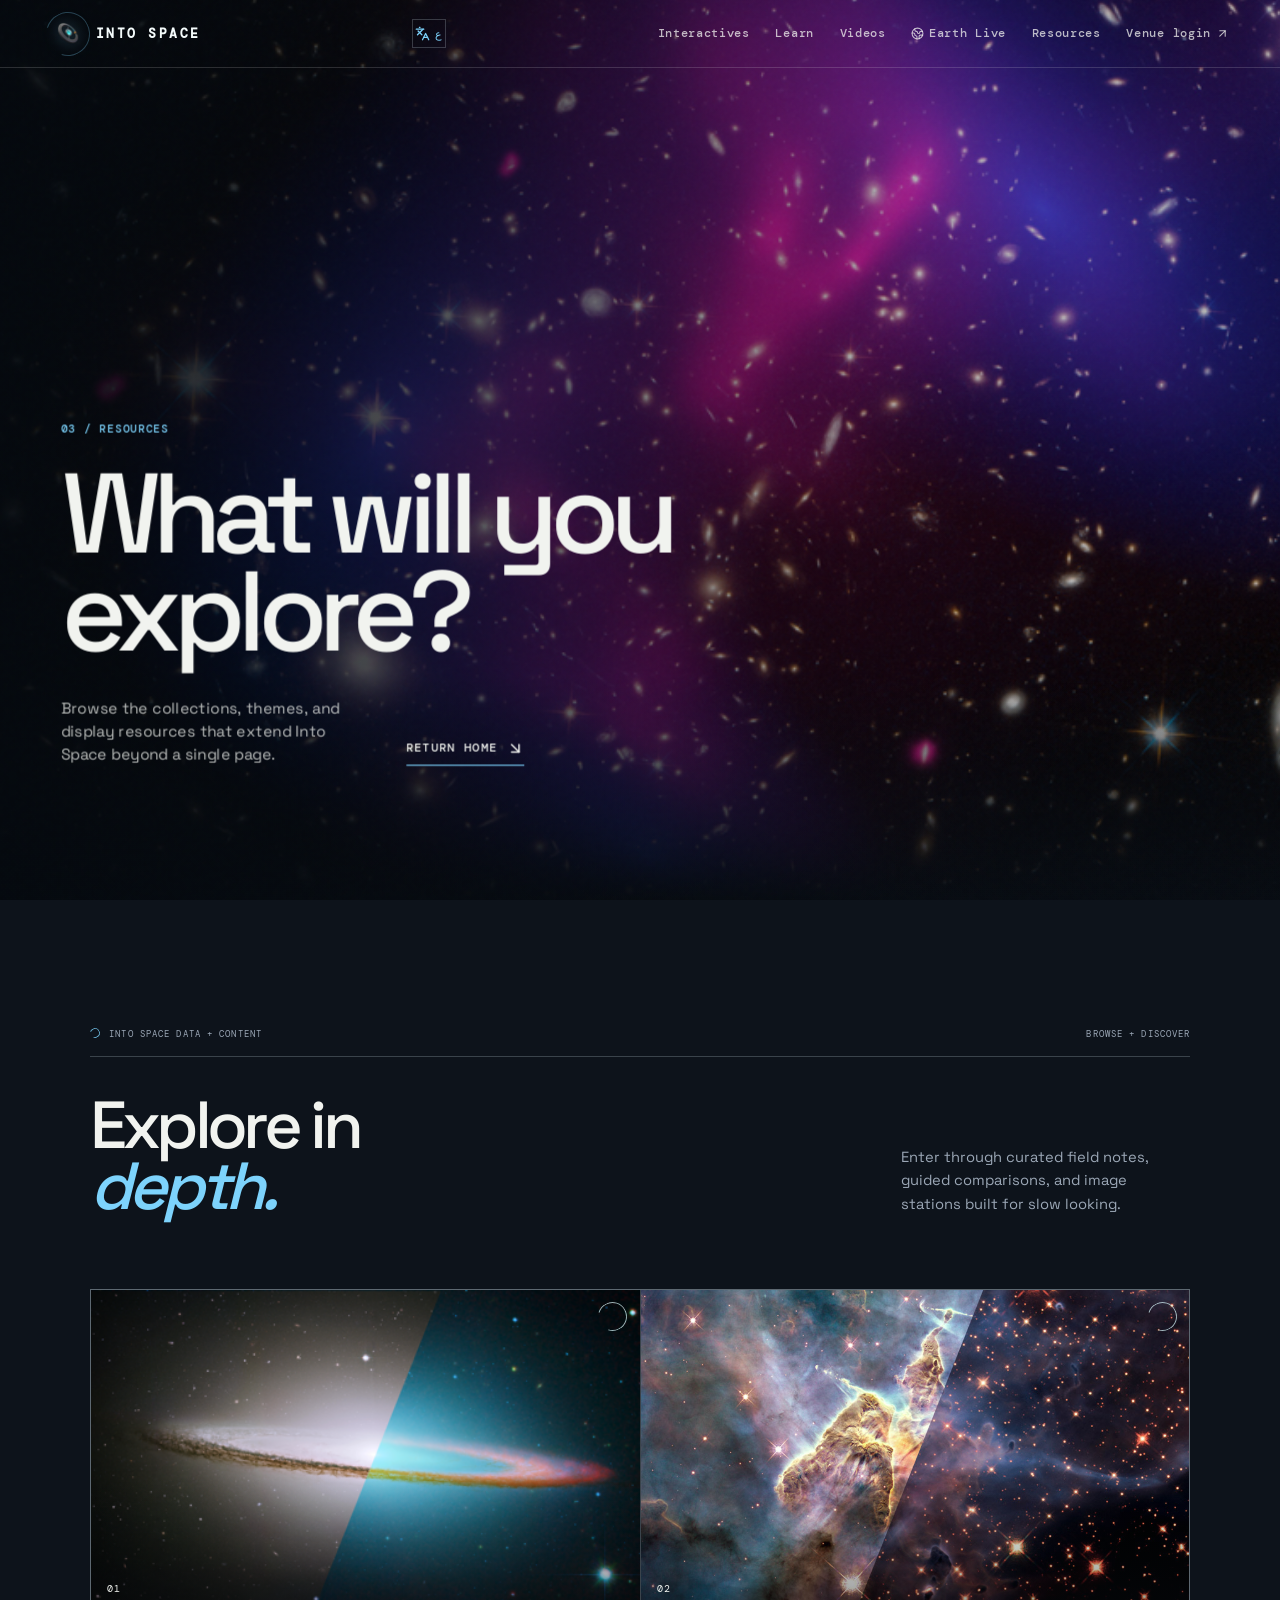
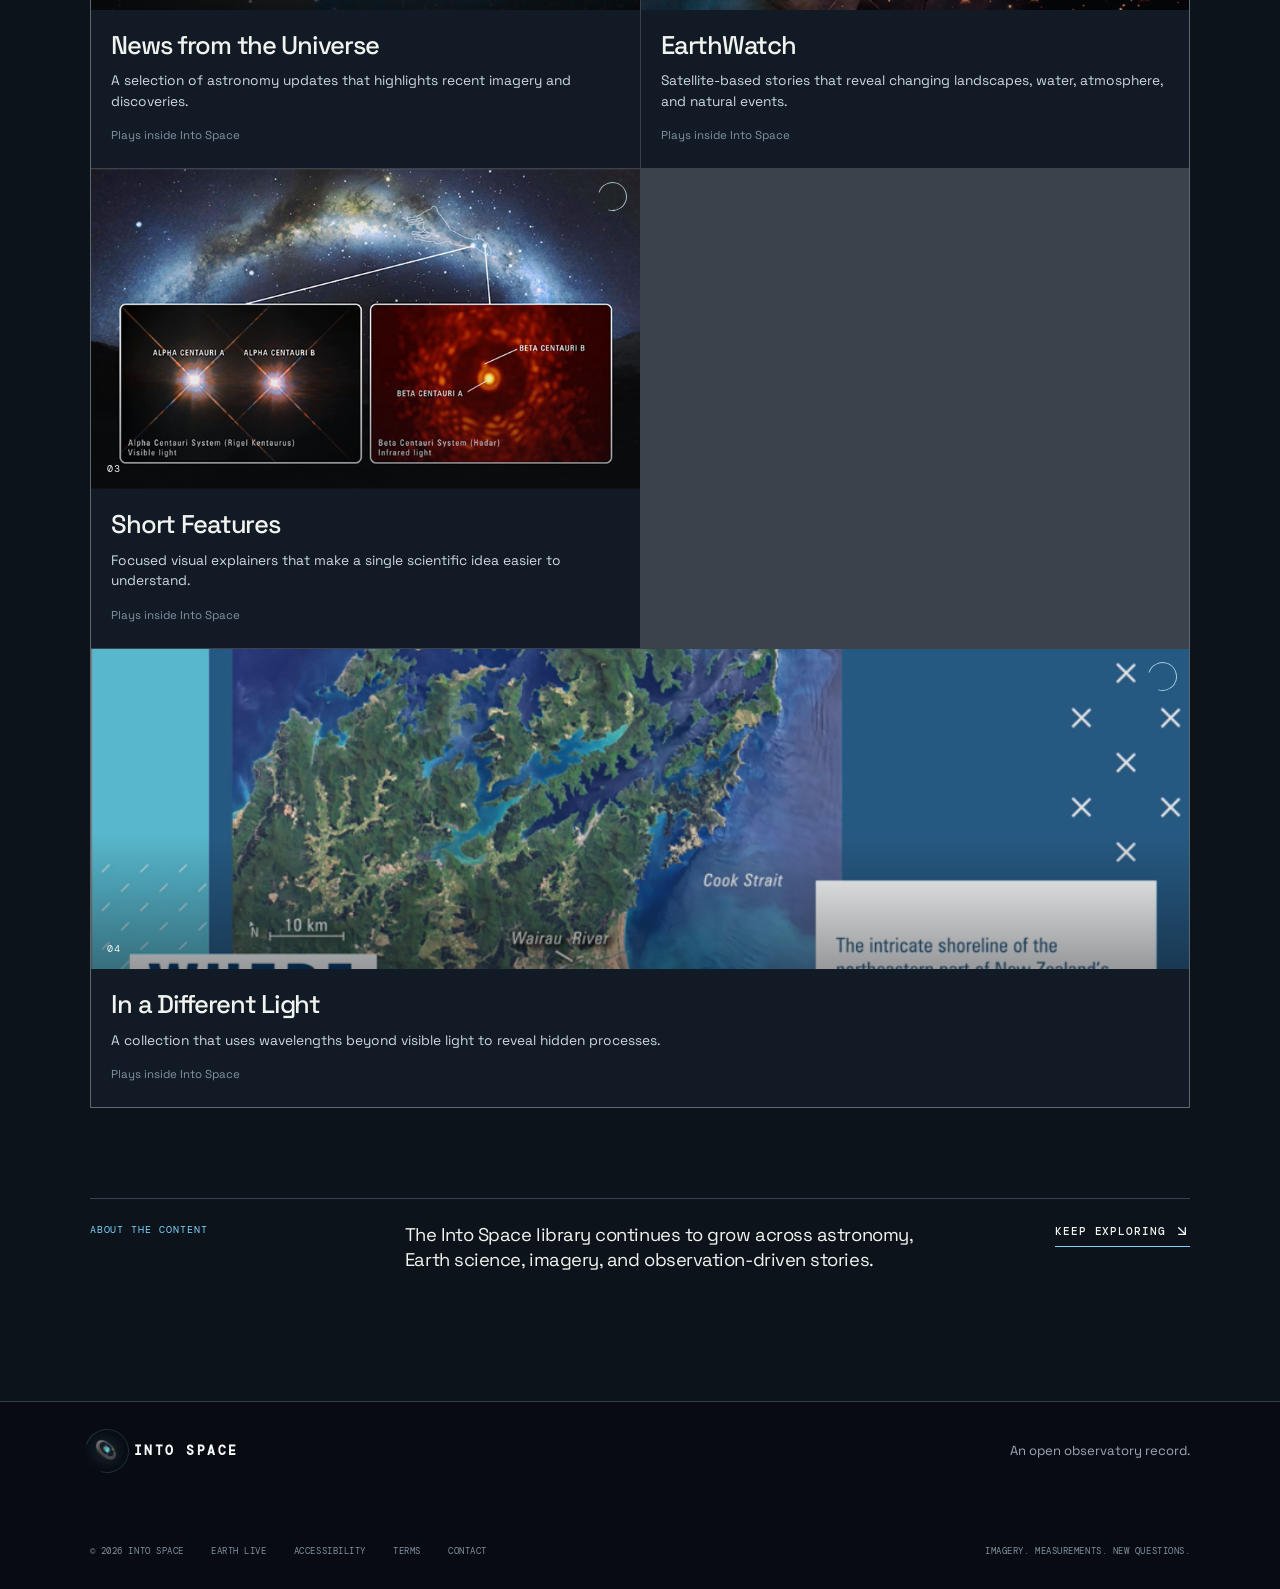
==== commit facbef7c: "Publish expanded Into Space archive and audio controls" ====
--- a/index.html
+++ b/index.html
@@ -5,10 +5,10 @@
     <meta name="viewport" content="width=device-width, initial-scale=1.0" />
     <meta name="theme-color" content="#080c12" />
     <meta name="description" content="Into Space is a live, interactive portal for closer looks at space, Earth, and the universe." />
-    <link rel="icon" type="image/png" href="/media/into-space-orbital-gate_1d484232.png" />
+    <link rel="icon" type="image/png" href="/media/ento-space-orbital-gate_1d484232.png" />
     <title>Into Space — Observe closer</title>
-    <script type="module" crossorigin src="/assets/index-DErA3kKM.js"></script>
-    <link rel="stylesheet" crossorigin href="/assets/index-Be9H8mJJ.css">
+    <script type="module" crossorigin src="/assets/index-fDRqYQTk.js"></script>
+    <link rel="stylesheet" crossorigin href="/assets/index-Dx67TDHh.css">
     <script src="/__manus__/debug-collector.js" defer></script>
   </head>
   <body>
--- a/assets/index-Dx67TDHh.css
+++ b/assets/index-Dx67TDHh.css
@@ -0,0 +1 @@
+@import"https://fonts.googleapis.com/css2?family=DM+Mono:wght@400;500&family=Space+Grotesk:ital,wght@0,400;0,500;0,600;0,700;1,500;1,600&display=swap";.icon-led-control{transition:transform .16s cubic-bezier(.23,1,.32,1),color .18s cubic-bezier(.23,1,.32,1),border-color .18s cubic-bezier(.23,1,.32,1),background .18s cubic-bezier(.23,1,.32,1)}.icon-led-control:active{transform:scale(.96)}.icon-led-control:focus-visible{outline:2px solid var(--orbit);outline-offset:3px}.locale-toggle.icon-led-control{display:inline-flex;align-items:center;justify-content:center;gap:.32rem}.locale-toggle.icon-led-control>div,.menu-toggle.icon-led-control>div,.earth-refresh.icon-led-control>div,.video-caption-toggle.icon-led-control>div,.video-play-action.icon-led-control>div{display:inline-flex;line-height:0}.nav-live-icon{transition:transform .22s cubic-bezier(.23,1,.32,1),color .18s cubic-bezier(.23,1,.32,1)}.main-nav a[href="/earth-live"]:hover .nav-live-icon,.main-nav a[href="/earth-live"]:focus-visible .nav-live-icon{color:var(--orbit);transform:rotate(18deg) scale(1.15)}.video-play-action{position:absolute;z-index:4;top:1.15rem;left:1.15rem;display:inline-flex;align-items:center;justify-content:center;width:2.2rem;height:2.2rem;padding:0;color:var(--paper);border:1px solid rgba(241,243,239,.35);border-radius:999px;background:#03060ab8;box-shadow:0 8px 28px #00000040}.video-play-action:hover,.video-play-action:focus-visible{color:#06101a;border-color:var(--orbit);background:var(--orbit)}.video-play-action.is-playing{color:#d7eef7}.earth-refresh.icon-led-control>div{transform-origin:center}@media (prefers-reduced-motion: reduce){.icon-led-control,.nav-live-icon{transition:none}}@media (max-width: 800px){.video-play-action{top:.75rem;left:.75rem}.locale-toggle.icon-led-control span{display:none}}.home-learning-callout{display:grid;grid-template-columns:minmax(0,.92fr) minmax(350px,1.08fr);gap:clamp(2rem,7vw,8rem);align-items:center;min-height:600px;padding:clamp(5rem,11vw,10rem) clamp(1.3rem,8vw,9rem);overflow:hidden;border-top:1px solid var(--line);border-bottom:1px solid var(--line);background:radial-gradient(circle at 77% 48%,rgba(125,211,252,.16),transparent 21%),radial-gradient(circle at 86% 23%,rgba(148,226,190,.11),transparent 17%),#07101a}.home-learning-copy{position:relative;z-index:2}.home-learning-copy h2{max-width:600px;margin:1.2rem 0 1.8rem;font-size:clamp(3.3rem,6vw,6.7rem);font-weight:500;line-height:.88;letter-spacing:-.08em}.home-learning-copy h2 em{color:var(--orbit);font-weight:500}.home-learning-copy>p:not(.eyebrow){max-width:410px;margin:0;color:#bccbd4;font-size:1rem;line-height:1.65}.home-learning-copy .outlined-link{display:inline-flex;align-items:center;gap:.5rem;margin-top:2.4rem}.home-learning-instrument{position:relative;min-height:390px;display:grid;place-items:center;perspective:900px}.home-learning-orbit{position:absolute;border:1px solid rgba(125,211,252,.44);border-radius:50%;transform:rotate(-24deg)}.home-learning-orbit.orbit-a{width:92%;height:36%;box-shadow:0 0 38px #7dd3fc14}.home-learning-orbit.orbit-b{width:61%;height:67%;border-color:#94e2be57;transform:rotate(43deg)}.home-learning-core{width:clamp(140px,18vw,250px);aspect-ratio:1;display:grid;place-items:center;border-radius:50%;color:#dff7ff;background:radial-gradient(circle at 34% 29%,#ebfdff 0 3%,#8bdff5 7%,#2c7aa3 31%,#103148 58%,#04090e);box-shadow:inset -30px -24px 45px #00000094,0 0 0 20px #7dd3fc0d,0 28px 60px #00000061,0 0 46px #7dd3fc2e;transform:rotateX(12deg) rotateY(-14deg)}.home-learning-label{position:absolute;color:#9fd6e7;font:.56rem var(--mono);letter-spacing:.1em}.home-learning-label:before{content:"";display:inline-block;width:27px;margin-inline-end:.5rem;border-top:1px solid currentColor;vertical-align:middle}.label-a{left:2%;top:22%}.label-b{right:0;bottom:19%;color:#a9d8c5}.label-c{right:16%;top:13%;color:#e6a46a}@media (max-width:760px){.home-learning-callout{grid-template-columns:1fr;gap:2.4rem;min-height:auto;padding:5rem 1.3rem}.home-learning-copy h2{font-size:clamp(3.1rem,14vw,4.8rem)}.home-learning-instrument{min-height:315px}.home-learning-label{font-size:.48rem}.label-a{left:0}.label-b{right:0}.label-c{right:9%}}.home-learning-copy h2 em,.archive-heading-row h2 em,.feature-copy h2 em,.collection-content h2 em,.hub-heading h2 em{color:inherit}#root{min-height:100vh}.route-stage{min-height:100vh;will-change:transform,opacity}.route-loading{min-height:100vh;display:grid;place-content:center;justify-items:center;gap:.8rem;background:#081019;color:#9bcde1;font:.62rem var(--mono);letter-spacing:.12em}.route-loading span{width:28px;height:28px;border:1px solid rgba(125,211,252,.34);border-top-color:#aeeaff;border-radius:50%;animation:into-space-loader .8s linear infinite}@keyframes into-space-loader{to{transform:rotate(1turn)}}.ento-brand{gap:.72rem}.brand-mark-shell{width:34px;height:34px;display:grid;place-items:center;flex:none;transition:transform .2s cubic-bezier(.23,1,.32,1)}.brand-mark{width:30px;height:30px;object-fit:contain;filter:drop-shadow(0 0 8px rgba(125,211,252,.3));transition:filter .2s ease}.brand-wordmark{display:inline-block;letter-spacing:.16em}.ento-brand:hover .brand-mark-shell{transform:translateY(-1px)}.ento-brand:hover .brand-mark{filter:drop-shadow(0 0 12px rgba(125,211,252,.62))}.main-nav a{transition:color .18s ease,text-shadow .18s ease}.main-nav a:hover{text-shadow:0 3px 14px rgba(125,211,252,.22)}.main-nav a:active,.ento-brand:active{transform:scale(.97)}.locale-toggle,.menu-toggle,.text-action,.outlined-link{transition:transform .16s cubic-bezier(.23,1,.32,1),background .2s,color .2s}.locale-toggle:active,.menu-toggle:active,.text-action:active,.outlined-link:active{transform:scale(.97)}.hero-section{--hero-rx:0deg;--hero-ry:0deg;--hero-x:0px;--hero-y:0px;perspective:1450px;overflow:hidden}.hero-image{z-index:-6;transform:scale(1.035)}.hero-spectrum-layer{z-index:-5}.hero-veil{z-index:-4}.hero-grain{z-index:-3}.hero-space-stage{position:absolute;inset:0;z-index:1;overflow:hidden;pointer-events:none;transform-style:preserve-3d;transition:transform .28s cubic-bezier(.23,1,.32,1);transform:rotateX(var(--hero-rx)) rotateY(var(--hero-ry))}.hero-depth-grid{position:absolute;left:-10%;right:-10%;bottom:-21%;height:58%;opacity:.34;background-image:linear-gradient(rgba(125,211,252,.22) 1px,transparent 1px),linear-gradient(90deg,rgba(125,211,252,.15) 1px,transparent 1px);background-size:46px 46px;transform:rotateX(65deg) translateZ(-110px);transform-origin:50% 100%;-webkit-mask-image:linear-gradient(to bottom,transparent,black 43%,transparent);mask-image:linear-gradient(to bottom,transparent,black 43%,transparent)}.hero-orbit{z-index:auto;transform-style:preserve-3d;transition:transform .32s cubic-bezier(.23,1,.32,1),opacity .28s ease}.orbit-one{width:77vw;height:31vw;right:-21vw;top:19%;transform:translate3d(var(--hero-x),var(--hero-y),18px) rotate(-23deg);border-color:#7dd3fc61;box-shadow:0 0 22px #7dd3fc12}.orbit-two{width:53vw;height:21vw;right:-13vw;top:25%;transform:translate3d(calc(var(--hero-x) * -.45),calc(var(--hero-y) * -.45),58px) rotate(-23deg);border-color:#e6a46a5c;box-shadow:0 0 22px #e6a46a0f}.orbit-three{width:29vw;height:12vw;right:7vw;top:34%;transform:translate3d(calc(var(--hero-x) * .75),calc(var(--hero-y) * .75),92px) rotate(-23deg);border-color:#94e2be6b}.orbital-node{width:10px;height:10px;position:absolute;display:block;border-radius:50%;background:var(--paper);box-shadow:0 0 0 5px #7dd3fc29,0 0 18px #7dd3fcb8}.node-one{left:22%;bottom:-4px}.node-two{right:17%;top:-4px;background:var(--orange);box-shadow:0 0 0 5px #e6a46a24,0 0 18px #e6a46aa8}.node-three{left:47%;top:-5px;background:var(--mint);box-shadow:0 0 0 5px #94e2be24,0 0 18px #94e2beb3}.hero-orbital-body{width:clamp(136px,18vw,290px);aspect-ratio:1;position:absolute;right:clamp(5.5rem,15vw,16rem);top:20%;border-radius:50%;background:radial-gradient(circle at 33% 28%,#e8fbff 0 2%,#93e3fa 5%,#4a9dc5 15%,#154161 39%,#07111d 68%,#02070d);box-shadow:inset -34px -26px 50px #00000094,inset 12px 8px 22px #e1fcff38,0 26px 54px #00000080,0 0 45px #7dd3fc30;transform-style:preserve-3d;transition:transform .28s cubic-bezier(.23,1,.32,1);transform:translate3d(calc(var(--hero-x) * -1),calc(var(--hero-y) * -1),118px) rotateX(calc(var(--hero-rx) * -.5)) rotateY(calc(var(--hero-ry) * -.55))}.hero-orbital-body:before{content:"";position:absolute;inset:11%;border-radius:50%;border:1px solid rgba(230,250,255,.24);box-shadow:inset 0 0 22px #7dd3fc2e}.hero-orbital-body:after{content:"";position:absolute;width:137%;height:32%;left:-19%;top:34%;border:1px solid rgba(218,247,255,.75);border-radius:50%;transform:rotate(-22deg) translateZ(26px);box-shadow:0 0 12px #7dd3fc33}.body-ring{position:absolute;border:1px solid rgba(125,211,252,.44);border-radius:50%;pointer-events:none}.body-ring-one{inset:-17%;transform:rotate(-22deg) translateZ(12px);box-shadow:0 0 24px #7dd3fc1c}.body-ring-two{inset:-34%;border-color:#e6a46a3d;transform:rotate(-22deg) translateZ(-18px)}.body-core{position:absolute;inset:20%;border-radius:50%;background:radial-gradient(circle at 37% 32%,#ffffffb8,#fff0 31%);mix-blend-mode:screen;transform:translateZ(18px)}.body-glint{width:10%;aspect-ratio:1;position:absolute;top:16%;left:24%;border-radius:50%;background:#fff;box-shadow:0 0 14px 4px #ddfaffc2;transform:translateZ(38px)}.hero-content{position:relative;z-index:3;transform:translate3d(calc(var(--hero-x) * -.26),calc(var(--hero-y) * -.26),72px);transition:transform .28s cubic-bezier(.23,1,.32,1)}.hero-meta,.spectrum-control{z-index:4}.archive-card{transition:background .22s ease,transform .22s cubic-bezier(.23,1,.32,1),box-shadow .22s ease}.archive-card:hover{transform:translateY(-4px);box-shadow:0 14px 26px #0000002e}.feature-media,.collection-image-wrap{transition:filter .25s ease}.feature-media:hover,.collection-image-wrap:hover{filter:brightness(1.035)}@media (prefers-reduced-motion:reduce){.route-stage,.route-loading span,.brand-mark-shell,.brand-mark,.main-nav a,.hero-space-stage,.hero-orbit,.hero-orbital-body,.hero-content,.archive-card,.feature-media,.collection-image-wrap{animation:none!important;transition:none!important}.hero-space-stage,.hero-orbital-body,.hero-content{transform:none!important}}@media (max-width:640px){.brand-mark-shell{width:30px;height:30px}.brand-mark{width:27px;height:27px}.brand-wordmark{letter-spacing:.1em}.hero-depth-grid{opacity:.2;background-size:32px 32px}.orbit-one{width:112vw;height:48vw;right:-44vw;top:23%}.orbit-two{width:86vw;height:34vw;right:-28vw;top:29%}.orbit-three{width:57vw;height:23vw;right:-7vw;top:36%}.hero-orbital-body{width:clamp(112px,35vw,158px);right:7%;top:18%;transform:translateZ(72px) rotateX(-8deg) rotateY(12deg)}.hero-content{transform:translateZ(42px)}.hero-space-stage{transform:none}}.ento-brand .brand-mark-shell{position:relative}.ento-brand .brand-mark-shell:after{content:"";position:absolute;inset:-5px;border:1px solid rgba(125,211,252,.28);border-left-color:transparent;border-radius:50%;pointer-events:none;transform:rotate(-28deg);transition:border-color .22s ease,transform .34s cubic-bezier(.23,1,.32,1)}.ento-brand:hover .brand-mark-shell:after{border-color:#7dd3fcb8;border-left-color:transparent;transform:rotate(24deg) scale(1.08)}.ento-brand .brand-wordmark{font-size:.82rem;font-weight:700;letter-spacing:.19em;color:#f4fbfb}.section-topline{position:relative}.section-topline:before{content:"";display:block;width:10px;height:10px;margin-right:.6rem;border:1px solid var(--orbit);border-left-color:transparent;border-radius:50%;transform:rotate(-28deg);opacity:.82}.section-topline span:first-of-type{margin-right:auto}.source-image-wrap:before{content:"";position:absolute;z-index:2;top:.8rem;right:.8rem;width:29px;height:29px;border:1px solid rgba(219,249,252,.7);border-left-color:transparent;border-radius:50%;transform:rotate(-28deg);pointer-events:none}.collection-grid>a:first-child{grid-column:span 2}.collection-grid>a:first-child .source-image-wrap{height:clamp(290px,31vw,470px)}.collection-grid>a:first-child .source-card-copy{padding-block:1.75rem}.collection-grid>a:first-child .source-card h3{font-size:clamp(1.75rem,3.3vw,3rem)}.site-footer .ento-brand .brand-mark-shell:after{opacity:.6}.route-stage{transform-origin:50% 10%}@media (max-width:640px){.ento-brand .brand-wordmark{font-size:.7rem;letter-spacing:.13em}.section-topline:before{width:8px;height:8px;margin-right:.4rem}.collection-grid>a:first-child{grid-column:auto}.collection-grid>a:first-child .source-image-wrap{height:230px}}.collection-grid>:last-child{grid-column:1 / -1!important}@media (max-width:640px){.collection-grid>:last-child{grid-column:auto!important}}.learning-card:focus-visible,.learning-hero-note:focus-visible,.spectrum-selector button:focus-visible,.scale-toolbar button:focus-visible,.timeline-track button:focus-visible,.planet-controls input:focus-visible,.planet-reset:focus-visible,.sky-presets button:focus-visible,.sky-time button:focus-visible,.glossary-search:focus-within,.share-copy-button:focus-visible{outline:2px solid var(--orbit);outline-offset:3px}.learning-card:focus-visible,.learning-hero-note:focus-visible{z-index:2}.spectrum-selector button,.scale-toolbar button,.timeline-track button,.planet-reset,.sky-presets button,.sky-time button{touch-action:manipulation}.planet-controls input{accent-color:var(--orange)}@media (prefers-reduced-motion:reduce){.learning-card,.learning-hero-note,.learning-card-arrow,.spectrum-object,.spectrum-object:before,.spectrum-dust,.spectrum-wave,.scale-orb,.proto-body,.sky-object,.iss-atmosphere-overlay,.iss-polar-zone{transition:none!important;animation:none!important}.learning-card:hover,.learning-hero-note:hover{transform:none!important}}.learning-card:nth-child(2) .learning-card-graphic:before{width:128px;height:4px;border:0;border-radius:0;background:linear-gradient(90deg,#6dd7c5,#7dd3fc,#b69cff,#ff7c9d,#ffdd72);box-shadow:0 -20px 0 -1px #7dd3fc2e,0 20px 0 -1px #7dd3fc1f}.learning-card:nth-child(2) .learning-card-graphic:after{width:108px;height:74px;border:1px dashed currentColor;border-radius:0;transform:none}.learning-card:nth-child(3) .learning-card-graphic:before{width:72px;height:72px;border-radius:0;border:1px solid currentColor;transform:rotate(45deg)}.learning-card:nth-child(3) .learning-card-graphic:after{width:4px;height:110px;border:0;border-radius:0;background:currentColor;transform:none;opacity:.26}.learning-card:nth-child(4) .learning-card-graphic:before{width:3px;height:96px;border:0;border-radius:0;background:currentColor;box-shadow:24px 16px 0 -1px currentColor,48px -10px 0 -1px currentColor,72px 22px 0 -1px currentColor}.learning-card:nth-child(4) .learning-card-graphic:after{width:112px;height:26px;border:1px solid currentColor;border-radius:50%;transform:rotate(-12deg)}.learning-card:nth-child(5) .learning-card-graphic:before{width:110px;height:42px;border-radius:50%;background:radial-gradient(ellipse at 26% 50%,#f3be6e 0 3%,transparent 5%),linear-gradient(90deg,transparent 0 21%,currentColor 22% 23%,transparent 24%);border:1px solid currentColor}.learning-card:nth-child(5) .learning-card-graphic:after{width:5px;height:5px;border:0;border-radius:50%;background:#f4f7f2;box-shadow:-34px 18px #f4f7f2,38px -14px #f4f7f2;transform:none}.learning-card:nth-child(6) .learning-card-graphic:before{width:104px;height:58px;border-radius:50% 50% 0 0;border-bottom:0;transform:translateY(13px)}.learning-card:nth-child(6) .learning-card-graphic:after{width:6px;height:6px;border:0;border-radius:50%;background:currentColor;box-shadow:-37px 13px 0 currentColor,43px -15px 0 currentColor;transform:none}.learning-card:nth-child(7) .learning-card-graphic:before{width:74px;height:86px;border-radius:0;border:1px solid currentColor;background:repeating-linear-gradient(0deg,transparent 0 12px,rgba(214,239,255,.3) 12px 13px)}.learning-card:nth-child(7) .learning-card-graphic:after{width:44px;height:1px;border:0;border-radius:0;background:currentColor;transform:translateY(-17px)}.learning-card:nth-child(8) .learning-card-graphic:before{width:82px;height:82px;border-radius:50%;background:radial-gradient(circle at 50% 50%,transparent 0 34%,rgba(148,226,190,.18) 35% 36%,transparent 37%)}.learning-card:nth-child(8) .learning-card-graphic:after{width:80px;height:1px;border:0;border-radius:0;background:currentColor;transform:rotate(-28deg)}.learning-principle.learning-principle-archive{position:relative;overflow:hidden;border-top:1px solid rgba(230,164,106,.36);border-bottom:1px solid var(--line);background:radial-gradient(circle at 76% 42%,rgba(230,164,106,.12),transparent 18%),linear-gradient(90deg,rgba(230,164,106,.08),transparent 34%),#0c151f;color:var(--paper)}.learning-principle.learning-principle-archive:before{content:"";position:absolute;left:clamp(1.3rem,8vw,9rem);top:24%;width:3px;height:52%;background:linear-gradient(180deg,transparent,#e5a169 19% 81%,transparent);box-shadow:0 0 18px #e6a46a3b}.learning-principle.learning-principle-archive .eyebrow{color:#e6a46a}.learning-principle.learning-principle-archive h2 em{color:var(--orbit)}.learning-principle.learning-principle-archive>p{color:#b9c7d2}.spectrum-object:before{z-index:1}.spectrum-object:after{content:"OBS / MULTI-BAND\a EXPO 00.8S · FIELD 01";white-space:pre;position:absolute;z-index:3;left:1rem;bottom:1rem;color:#c9eef999;font:.52rem/1.6 var(--mono);letter-spacing:.1em}.spectrum-dust{z-index:0}.spectrum-star,.spectrum-wave{z-index:2}.iss-panel .iss-stats>div:nth-child(3){background:linear-gradient(135deg,rgba(125,211,252,.08),transparent)}.iss-panel .iss-stats>div:nth-child(3) strong{color:#baf5df}.earth-layer-controls button.is-active{box-shadow:inset 0 -2px #7dd3fc}@layer components;/*! tailwindcss v4.1.14 | MIT License | https://tailwindcss.com */@layer properties{@supports (((-webkit-hyphens:none)) and (not (margin-trim:inline))) or ((-moz-orient:inline) and (not (color:rgb(from red r g b)))){*,:before,:after,::backdrop{--tw-translate-x:0;--tw-translate-y:0;--tw-translate-z:0;--tw-rotate-x:initial;--tw-rotate-y:initial;--tw-rotate-z:initial;--tw-skew-x:initial;--tw-skew-y:initial;--tw-border-style:solid;--tw-gradient-position:initial;--tw-gradient-from:#0000;--tw-gradient-via:#0000;--tw-gradient-to:#0000;--tw-gradient-stops:initial;--tw-gradient-via-stops:initial;--tw-gradient-from-position:0%;--tw-gradient-via-position:50%;--tw-gradient-to-position:100%;--tw-leading:initial;--tw-font-weight:initial;--tw-tracking:initial;--tw-ordinal:initial;--tw-slashed-zero:initial;--tw-numeric-figure:initial;--tw-numeric-spacing:initial;--tw-numeric-fraction:initial;--tw-shadow:0 0 #0000;--tw-shadow-color:initial;--tw-shadow-alpha:100%;--tw-inset-shadow:0 0 #0000;--tw-inset-shadow-color:initial;--tw-inset-shadow-alpha:100%;--tw-ring-color:initial;--tw-ring-shadow:0 0 #0000;--tw-inset-ring-color:initial;--tw-inset-ring-shadow:0 0 #0000;--tw-ring-inset:initial;--tw-ring-offset-width:0px;--tw-ring-offset-color:#fff;--tw-ring-offset-shadow:0 0 #0000;--tw-outline-style:solid;--tw-blur:initial;--tw-brightness:initial;--tw-contrast:initial;--tw-grayscale:initial;--tw-hue-rotate:initial;--tw-invert:initial;--tw-opacity:initial;--tw-saturate:initial;--tw-sepia:initial;--tw-drop-shadow:initial;--tw-drop-shadow-color:initial;--tw-drop-shadow-alpha:100%;--tw-drop-shadow-size:initial;--tw-backdrop-blur:initial;--tw-backdrop-brightness:initial;--tw-backdrop-contrast:initial;--tw-backdrop-grayscale:initial;--tw-backdrop-hue-rotate:initial;--tw-backdrop-invert:initial;--tw-backdrop-opacity:initial;--tw-backdrop-saturate:initial;--tw-backdrop-sepia:initial;--tw-duration:initial;--tw-ease:initial;--tw-content:""}}}@layer theme{:root,:host{--font-sans:ui-sans-serif,system-ui,sans-serif,"Apple Color Emoji","Segoe UI Emoji","Segoe UI Symbol","Noto Color Emoji";--font-mono:ui-monospace,SFMono-Regular,Menlo,Monaco,Consolas,"Liberation Mono","Courier New",monospace;--color-red-100:oklch(93.6% .032 17.717);--color-red-500:oklch(63.7% .237 25.331);--color-blue-600:oklch(54.6% .245 262.881);--color-blue-700:oklch(48.8% .243 264.376);--color-slate-50:oklch(98.4% .003 247.858);--color-slate-100:oklch(96.8% .007 247.896);--color-slate-600:oklch(44.6% .043 257.281);--color-slate-700:oklch(37.2% .044 257.287);--color-slate-900:oklch(20.8% .042 265.755);--color-black:#000;--color-white:#fff;--spacing:.25rem;--container-sm:24rem;--container-lg:32rem;--container-2xl:42rem;--text-xs:.75rem;--text-xs--line-height:calc(1/.75);--text-sm:.875rem;--text-sm--line-height:calc(1.25/.875);--text-base:1rem;--text-base--line-height: 1.5 ;--text-lg:1.125rem;--text-lg--line-height:calc(1.75/1.125);--text-xl:1.25rem;--text-xl--line-height:calc(1.75/1.25);--text-4xl:2.25rem;--text-4xl--line-height:calc(2.5/2.25);--font-weight-normal:400;--font-weight-medium:500;--font-weight-semibold:600;--font-weight-bold:700;--tracking-tight:-.025em;--tracking-widest:.1em;--leading-snug:1.375;--leading-normal:1.5;--leading-relaxed:1.625;--radius-xs:.125rem;--radius-sm:.25rem;--radius-md:.375rem;--radius-lg:.5rem;--radius-xl:.75rem;--ease-out:cubic-bezier(0,0,.2,1);--ease-in-out:cubic-bezier(.4,0,.2,1);--animate-spin:spin 1s linear infinite;--animate-pulse:pulse 2s cubic-bezier(.4,0,.6,1)infinite;--blur-sm:8px;--blur-2xl:40px;--aspect-video:16/9;--default-transition-duration:.15s;--default-transition-timing-function:cubic-bezier(.4,0,.2,1);--default-font-family:var(--font-sans);--default-mono-font-family:var(--font-mono)}}@layer base{*,:after,:before,::backdrop{box-sizing:border-box;border:0 solid;margin:0;padding:0}::file-selector-button{box-sizing:border-box;border:0 solid;margin:0;padding:0}html,:host{-webkit-text-size-adjust:100%;tab-size:4;line-height:1.5;font-family:var(--default-font-family,ui-sans-serif,system-ui,sans-serif,"Apple Color Emoji","Segoe UI Emoji","Segoe UI Symbol","Noto Color Emoji");font-feature-settings:var(--default-font-feature-settings,normal);font-variation-settings:var(--default-font-variation-settings,normal);-webkit-tap-highlight-color:transparent}hr{height:0;color:inherit;border-top-width:1px}abbr:where([title]){-webkit-text-decoration:underline dotted;text-decoration:underline dotted}h1,h2,h3,h4,h5,h6{font-size:inherit;font-weight:inherit}a{color:inherit;-webkit-text-decoration:inherit;text-decoration:inherit}b,strong{font-weight:bolder}code,kbd,samp,pre{font-family:var(--default-mono-font-family,ui-monospace,SFMono-Regular,Menlo,Monaco,Consolas,"Liberation Mono","Courier New",monospace);font-feature-settings:var(--default-mono-font-feature-settings,normal);font-variation-settings:var(--default-mono-font-variation-settings,normal);font-size:1em}small{font-size:80%}sub,sup{vertical-align:baseline;font-size:75%;line-height:0;position:relative}sub{bottom:-.25em}sup{top:-.5em}table{text-indent:0;border-color:inherit;border-collapse:collapse}:-moz-focusring{outline:auto}progress{vertical-align:baseline}summary{display:list-item}ol,ul,menu{list-style:none}img,svg,video,canvas,audio,iframe,embed,object{vertical-align:middle;display:block}img,video{max-width:100%;height:auto}button,input,select,optgroup,textarea{font:inherit;font-feature-settings:inherit;font-variation-settings:inherit;letter-spacing:inherit;color:inherit;opacity:1;background-color:#0000;border-radius:0}::file-selector-button{font:inherit;font-feature-settings:inherit;font-variation-settings:inherit;letter-spacing:inherit;color:inherit;opacity:1;background-color:#0000;border-radius:0}:where(select:is([multiple],[size])) optgroup{font-weight:bolder}:where(select:is([multiple],[size])) optgroup option{padding-inline-start:20px}::file-selector-button{margin-inline-end:4px}::placeholder{opacity:1}@supports (not ((-webkit-appearance:-apple-pay-button))) or (contain-intrinsic-size:1px){::placeholder{color:currentColor}@supports (color:color-mix(in lab,red,red)){::placeholder{color:color-mix(in oklab,currentcolor 50%,transparent)}}}textarea{resize:vertical}::-webkit-search-decoration{-webkit-appearance:none}::-webkit-date-and-time-value{min-height:1lh;text-align:inherit}::-webkit-datetime-edit{display:inline-flex}::-webkit-datetime-edit-fields-wrapper{padding:0}::-webkit-datetime-edit{padding-block:0}::-webkit-datetime-edit-year-field{padding-block:0}::-webkit-datetime-edit-month-field{padding-block:0}::-webkit-datetime-edit-day-field{padding-block:0}::-webkit-datetime-edit-hour-field{padding-block:0}::-webkit-datetime-edit-minute-field{padding-block:0}::-webkit-datetime-edit-second-field{padding-block:0}::-webkit-datetime-edit-millisecond-field{padding-block:0}::-webkit-datetime-edit-meridiem-field{padding-block:0}::-webkit-calendar-picker-indicator{line-height:1}:-moz-ui-invalid{box-shadow:none}button,input:where([type=button],[type=reset],[type=submit]){appearance:button}::file-selector-button{appearance:button}::-webkit-inner-spin-button{height:auto}::-webkit-outer-spin-button{height:auto}[hidden]:where(:not([hidden=until-found])){display:none!important}}@layer utilities{.\@container\/card-header{container:card-header/inline-size}.\@container\/field-group{container:field-group/inline-size}.pointer-events-none{pointer-events:none}.invisible{visibility:hidden}.visible{visibility:visible}.sr-only{clip-path:inset(50%);white-space:nowrap;border-width:0;width:1px;height:1px;margin:-1px;padding:0;position:absolute;overflow:hidden}.absolute{position:absolute}.fixed{position:fixed}.relative{position:relative}.static{position:static}.inset-0{inset:calc(var(--spacing)*0)}.inset-x-0{inset-inline:calc(var(--spacing)*0)}.inset-y-0{inset-block:calc(var(--spacing)*0)}.-top-12{top:calc(var(--spacing)*-12)}.top-0{top:calc(var(--spacing)*0)}.top-1\.5{top:calc(var(--spacing)*1.5)}.top-1\/2{top:50%}.top-3\.5{top:calc(var(--spacing)*3.5)}.top-4{top:calc(var(--spacing)*4)}.top-\[1px\]{top:1px}.top-\[50\%\]{top:50%}.top-\[60\%\]{top:60%}.top-full{top:100%}.-right-12{right:calc(var(--spacing)*-12)}.right-0{right:calc(var(--spacing)*0)}.right-1{right:calc(var(--spacing)*1)}.right-2{right:calc(var(--spacing)*2)}.right-3{right:calc(var(--spacing)*3)}.right-4{right:calc(var(--spacing)*4)}.-bottom-12{bottom:calc(var(--spacing)*-12)}.bottom-0{bottom:calc(var(--spacing)*0)}.-left-12{left:calc(var(--spacing)*-12)}.left-0{left:calc(var(--spacing)*0)}.left-1\/2{left:50%}.left-2{left:calc(var(--spacing)*2)}.left-\[50\%\]{left:50%}.isolate{isolation:isolate}.z-10{z-index:10}.z-20{z-index:20}.z-50{z-index:50}.z-\[1\]{z-index:1}.order-first{order:-9999}.order-last{order:9999}.col-start-2{grid-column-start:2}.row-span-2{grid-row:span 2/span 2}.row-start-1{grid-row-start:1}.container{width:100%}@media (min-width:40rem){.container{max-width:40rem}}@media (min-width:48rem){.container{max-width:48rem}}@media (min-width:64rem){.container{max-width:64rem}}@media (min-width:80rem){.container{max-width:80rem}}@media (min-width:96rem){.container{max-width:96rem}}.\!m-0{margin:calc(var(--spacing)*0)!important}.-mx-1{margin-inline:calc(var(--spacing)*-1)}.mx-2{margin-inline:calc(var(--spacing)*2)}.mx-3\.5{margin-inline:calc(var(--spacing)*3.5)}.mx-4{margin-inline:calc(var(--spacing)*4)}.mx-auto{margin-inline:auto}.-my-2{margin-block:calc(var(--spacing)*-2)}.my-0{margin-block:calc(var(--spacing)*0)}.my-0\.5{margin-block:calc(var(--spacing)*.5)}.my-1{margin-block:calc(var(--spacing)*1)}.-mt-4{margin-top:calc(var(--spacing)*-4)}.mt-1\.5{margin-top:calc(var(--spacing)*1.5)}.mt-2{margin-top:calc(var(--spacing)*2)}.mt-4{margin-top:calc(var(--spacing)*4)}.mt-auto{margin-top:auto}.mr-2{margin-right:calc(var(--spacing)*2)}.mb-2{margin-bottom:calc(var(--spacing)*2)}.mb-3{margin-bottom:calc(var(--spacing)*3)}.mb-4{margin-bottom:calc(var(--spacing)*4)}.mb-6{margin-bottom:calc(var(--spacing)*6)}.mb-8{margin-bottom:calc(var(--spacing)*8)}.-ml-4{margin-left:calc(var(--spacing)*-4)}.ml-1{margin-left:calc(var(--spacing)*1)}.ml-4{margin-left:calc(var(--spacing)*4)}.ml-auto{margin-left:auto}.line-clamp-1{-webkit-line-clamp:1;-webkit-box-orient:vertical;display:-webkit-box;overflow:hidden}.line-clamp-2{-webkit-line-clamp:2;-webkit-box-orient:vertical;display:-webkit-box;overflow:hidden}.block{display:block}.flex{display:flex}.grid{display:grid}.hidden{display:none}.inline-flex{display:inline-flex}.table{display:table}.table-caption{display:table-caption}.table-cell{display:table-cell}.table-row{display:table-row}.field-sizing-content{field-sizing:content}.aspect-square{aspect-ratio:1}.aspect-video{aspect-ratio:var(--aspect-video)}.size-\(--cell-size\){width:var(--cell-size);height:var(--cell-size)}.size-2{width:calc(var(--spacing)*2);height:calc(var(--spacing)*2)}.size-2\.5{width:calc(var(--spacing)*2.5);height:calc(var(--spacing)*2.5)}.size-3{width:calc(var(--spacing)*3);height:calc(var(--spacing)*3)}.size-3\.5{width:calc(var(--spacing)*3.5);height:calc(var(--spacing)*3.5)}.size-4{width:calc(var(--spacing)*4);height:calc(var(--spacing)*4)}.size-6{width:calc(var(--spacing)*6);height:calc(var(--spacing)*6)}.size-7{width:calc(var(--spacing)*7);height:calc(var(--spacing)*7)}.size-8{width:calc(var(--spacing)*8);height:calc(var(--spacing)*8)}.size-9{width:calc(var(--spacing)*9);height:calc(var(--spacing)*9)}.size-10{width:calc(var(--spacing)*10);height:calc(var(--spacing)*10)}.size-auto{width:auto;height:auto}.size-full{width:100%;height:100%}.h-\(--cell-size\){height:var(--cell-size)}.h-1\.5{height:calc(var(--spacing)*1.5)}.h-2{height:calc(var(--spacing)*2)}.h-2\.5{height:calc(var(--spacing)*2.5)}.h-4{height:calc(var(--spacing)*4)}.h-5{height:calc(var(--spacing)*5)}.h-6{height:calc(var(--spacing)*6)}.h-7{height:calc(var(--spacing)*7)}.h-8{height:calc(var(--spacing)*8)}.h-9{height:calc(var(--spacing)*9)}.h-10{height:calc(var(--spacing)*10)}.h-12{height:calc(var(--spacing)*12)}.h-16{height:calc(var(--spacing)*16)}.h-\[1\.15rem\]{height:1.15rem}.h-\[500px\]{height:500px}.h-\[calc\(100\%-1px\)\]{height:calc(100% - 1px)}.h-\[var\(--radix-navigation-menu-viewport-height\)\]{height:var(--radix-navigation-menu-viewport-height)}.h-\[var\(--radix-select-trigger-height\)\]{height:var(--radix-select-trigger-height)}.h-auto{height:auto}.h-full{height:100%}.h-px{height:1px}.h-svh{height:100svh}.max-h-\(--radix-context-menu-content-available-height\){max-height:var(--radix-context-menu-content-available-height)}.max-h-\(--radix-dropdown-menu-content-available-height\){max-height:var(--radix-dropdown-menu-content-available-height)}.max-h-\(--radix-select-content-available-height\){max-height:var(--radix-select-content-available-height)}.max-h-\[300px\]{max-height:300px}.min-h-0{min-height:calc(var(--spacing)*0)}.min-h-4{min-height:calc(var(--spacing)*4)}.min-h-16{min-height:calc(var(--spacing)*16)}.min-h-screen{min-height:100vh}.min-h-svh{min-height:100svh}.w-\(--cell-size\){width:var(--cell-size)}.w-\(--sidebar-width\){width:var(--sidebar-width)}.w-0{width:calc(var(--spacing)*0)}.w-1{width:calc(var(--spacing)*1)}.w-2{width:calc(var(--spacing)*2)}.w-2\.5{width:calc(var(--spacing)*2.5)}.w-3{width:calc(var(--spacing)*3)}.w-3\/4{width:75%}.w-4{width:calc(var(--spacing)*4)}.w-5{width:calc(var(--spacing)*5)}.w-8{width:calc(var(--spacing)*8)}.w-9{width:calc(var(--spacing)*9)}.w-10{width:calc(var(--spacing)*10)}.w-16{width:calc(var(--spacing)*16)}.w-64{width:calc(var(--spacing)*64)}.w-72{width:calc(var(--spacing)*72)}.w-\[100px\]{width:100px}.w-\[400px\]{width:400px}.w-auto{width:auto}.w-fit{width:fit-content}.w-full{width:100%}.w-max{width:max-content}.w-px{width:1px}.max-w-\(--skeleton-width\){max-width:var(--skeleton-width)}.max-w-2xl{max-width:var(--container-2xl)}.max-w-\[calc\(100\%-2rem\)\]{max-width:calc(100% - 2rem)}.max-w-lg{max-width:var(--container-lg)}.max-w-max{max-width:max-content}.max-w-sm{max-width:var(--container-sm)}.min-w-\(--cell-size\){min-width:var(--cell-size)}.min-w-0{min-width:calc(var(--spacing)*0)}.min-w-5{min-width:calc(var(--spacing)*5)}.min-w-8{min-width:calc(var(--spacing)*8)}.min-w-9{min-width:calc(var(--spacing)*9)}.min-w-10{min-width:calc(var(--spacing)*10)}.min-w-\[8rem\]{min-width:8rem}.min-w-\[12rem\]{min-width:12rem}.min-w-\[var\(--radix-select-trigger-width\)\]{min-width:var(--radix-select-trigger-width)}.flex-1{flex:1}.flex-shrink-0,.shrink-0{flex-shrink:0}.grow{flex-grow:1}.grow-0{flex-grow:0}.basis-full{flex-basis:100%}.caption-bottom{caption-side:bottom}.border-collapse{border-collapse:collapse}.origin-\(--radix-context-menu-content-transform-origin\){transform-origin:var(--radix-context-menu-content-transform-origin)}.origin-\(--radix-dropdown-menu-content-transform-origin\){transform-origin:var(--radix-dropdown-menu-content-transform-origin)}.origin-\(--radix-hover-card-content-transform-origin\){transform-origin:var(--radix-hover-card-content-transform-origin)}.origin-\(--radix-menubar-content-transform-origin\){transform-origin:var(--radix-menubar-content-transform-origin)}.origin-\(--radix-popover-content-transform-origin\){transform-origin:var(--radix-popover-content-transform-origin)}.origin-\(--radix-select-content-transform-origin\){transform-origin:var(--radix-select-content-transform-origin)}.origin-\(--radix-tooltip-content-transform-origin\){transform-origin:var(--radix-tooltip-content-transform-origin)}.-translate-x-1\/2{--tw-translate-x: -50% ;translate:var(--tw-translate-x)var(--tw-translate-y)}.-translate-x-px{--tw-translate-x:-1px;translate:var(--tw-translate-x)var(--tw-translate-y)}.translate-x-\[-50\%\]{--tw-translate-x:-50%;translate:var(--tw-translate-x)var(--tw-translate-y)}.translate-x-px{--tw-translate-x:1px;translate:var(--tw-translate-x)var(--tw-translate-y)}.-translate-y-1\/2{--tw-translate-y: -50% ;translate:var(--tw-translate-x)var(--tw-translate-y)}.translate-y-0\.5{--tw-translate-y:calc(var(--spacing)*.5);translate:var(--tw-translate-x)var(--tw-translate-y)}.translate-y-\[-50\%\]{--tw-translate-y:-50%;translate:var(--tw-translate-x)var(--tw-translate-y)}.translate-y-\[calc\(-50\%_-_2px\)\]{--tw-translate-y: calc(-50% - 2px) ;translate:var(--tw-translate-x)var(--tw-translate-y)}.rotate-45{rotate:45deg}.rotate-90{rotate:90deg}.transform{transform:var(--tw-rotate-x,)var(--tw-rotate-y,)var(--tw-rotate-z,)var(--tw-skew-x,)var(--tw-skew-y,)}.animate-pulse{animation:var(--animate-pulse)}.animate-spin{animation:var(--animate-spin)}.cursor-default{cursor:default}.cursor-pointer{cursor:pointer}.cursor-text{cursor:text}.touch-none{touch-action:none}.resize-none{resize:none}.scroll-my-1{scroll-margin-block:calc(var(--spacing)*1)}.scroll-py-1{scroll-padding-block:calc(var(--spacing)*1)}.list-disc{list-style-type:disc}.list-none{list-style-type:none}.auto-rows-min{grid-auto-rows:min-content}.grid-cols-\[0_1fr\]{grid-template-columns:0 1fr}.grid-rows-\[auto_auto\]{grid-template-rows:auto auto}.flex-col{flex-direction:column}.flex-col-reverse{flex-direction:column-reverse}.flex-row{flex-direction:row}.flex-wrap{flex-wrap:wrap}.items-center{align-items:center}.items-end{align-items:flex-end}.items-start{align-items:flex-start}.items-stretch{align-items:stretch}.justify-between{justify-content:space-between}.justify-center{justify-content:center}.justify-start{justify-content:flex-start}.justify-items-start{justify-items:start}.gap-0{gap:calc(var(--spacing)*0)}.gap-0\.5{gap:calc(var(--spacing)*.5)}.gap-1{gap:calc(var(--spacing)*1)}.gap-1\.5{gap:calc(var(--spacing)*1.5)}.gap-2{gap:calc(var(--spacing)*2)}.gap-2\.5{gap:calc(var(--spacing)*2.5)}.gap-3{gap:calc(var(--spacing)*3)}.gap-4{gap:calc(var(--spacing)*4)}.gap-6{gap:calc(var(--spacing)*6)}.gap-7{gap:calc(var(--spacing)*7)}.gap-y-0\.5{row-gap:calc(var(--spacing)*.5)}.self-start{align-self:flex-start}.self-stretch{align-self:stretch}.justify-self-end{justify-self:flex-end}.truncate{text-overflow:ellipsis;white-space:nowrap;overflow:hidden}.overflow-auto{overflow:auto}.overflow-hidden{overflow:hidden}.overflow-x-auto{overflow-x:auto}.overflow-x-hidden{overflow-x:hidden}.overflow-y-auto{overflow-y:auto}.rounded{border-radius:.25rem}.rounded-\[2px\]{border-radius:2px}.rounded-\[4px\]{border-radius:4px}.rounded-\[10px\]{border-radius:10px}.rounded-\[20px\]{border-radius:20px}.rounded-\[calc\(var\(--radius\)-5px\)\]{border-radius:calc(var(--radius) - 5px)}.rounded-\[inherit\]{border-radius:inherit}.rounded-full{border-radius:3.40282e38px}.rounded-lg{border-radius:var(--radius-lg)}.rounded-md{border-radius:var(--radius-md)}.rounded-none{border-radius:0}.rounded-sm{border-radius:var(--radius-sm)}.rounded-xl{border-radius:var(--radius-xl)}.rounded-xs{border-radius:var(--radius-xs)}.rounded-l-md{border-top-left-radius:var(--radius-md);border-bottom-left-radius:var(--radius-md)}.rounded-tl-sm{border-top-left-radius:var(--radius-sm)}.rounded-r-md{border-top-right-radius:var(--radius-md);border-bottom-right-radius:var(--radius-md)}.border{border-style:var(--tw-border-style);border-width:1px}.border-0{border-style:var(--tw-border-style);border-width:0}.border-\[1\.5px\]{border-style:var(--tw-border-style);border-width:1.5px}.border-y{border-block-style:var(--tw-border-style);border-block-width:1px}.border-t{border-top-style:var(--tw-border-style);border-top-width:1px}.border-r{border-right-style:var(--tw-border-style);border-right-width:1px}.border-b{border-bottom-style:var(--tw-border-style);border-bottom-width:1px}.border-l{border-left-style:var(--tw-border-style);border-left-width:1px}.border-dashed{--tw-border-style:dashed;border-style:dashed}.border-\(--color-border\){border-color:var(--color-border)}.border-\[rgba\(0\,0\,0\,0\.08\)\]{border-color:#00000014}.border-transparent{border-color:#0000}.border-t-transparent{border-top-color:#0000}.border-l-transparent{border-left-color:#0000}.bg-\(--color-bg\){background-color:var(--color-bg)}.bg-\[\#1a1a19\]{background-color:#1a1a19}.bg-\[\#f8f8f7\]{background-color:#f8f8f7}.bg-black\/50{background-color:#00000080}@supports (color:color-mix(in lab,red,red)){.bg-black\/50{background-color:color-mix(in oklab,var(--color-black)50%,transparent)}}.bg-blue-600{background-color:var(--color-blue-600)}.bg-red-100{background-color:var(--color-red-100)}.bg-transparent{background-color:#0000}.bg-white{background-color:var(--color-white)}.bg-white\/80{background-color:#fffc}@supports (color:color-mix(in lab,red,red)){.bg-white\/80{background-color:color-mix(in oklab,var(--color-white)80%,transparent)}}.bg-gradient-to-br{--tw-gradient-position:to bottom right in oklab;background-image:linear-gradient(var(--tw-gradient-stops))}.from-slate-50{--tw-gradient-from:var(--color-slate-50);--tw-gradient-stops:var(--tw-gradient-via-stops,var(--tw-gradient-position),var(--tw-gradient-from)var(--tw-gradient-from-position),var(--tw-gradient-to)var(--tw-gradient-to-position))}.to-slate-100{--tw-gradient-to:var(--color-slate-100);--tw-gradient-stops:var(--tw-gradient-via-stops,var(--tw-gradient-position),var(--tw-gradient-from)var(--tw-gradient-from-position),var(--tw-gradient-to)var(--tw-gradient-to-position))}.fill-current{fill:currentColor}.p-0{padding:calc(var(--spacing)*0)}.p-1{padding:calc(var(--spacing)*1)}.p-2{padding:calc(var(--spacing)*2)}.p-3{padding:calc(var(--spacing)*3)}.p-4{padding:calc(var(--spacing)*4)}.p-5{padding:calc(var(--spacing)*5)}.p-6{padding:calc(var(--spacing)*6)}.p-8{padding:calc(var(--spacing)*8)}.p-\[3px\]{padding:3px}.p-px{padding:1px}.px-\(--cell-size\){padding-inline:var(--cell-size)}.px-1{padding-inline:calc(var(--spacing)*1)}.px-1\.5{padding-inline:calc(var(--spacing)*1.5)}.px-2{padding-inline:calc(var(--spacing)*2)}.px-2\.5{padding-inline:calc(var(--spacing)*2.5)}.px-3{padding-inline:calc(var(--spacing)*3)}.px-4{padding-inline:calc(var(--spacing)*4)}.px-5{padding-inline:calc(var(--spacing)*5)}.px-6{padding-inline:calc(var(--spacing)*6)}.py-0\.5{padding-block:calc(var(--spacing)*.5)}.py-1{padding-block:calc(var(--spacing)*1)}.py-1\.5{padding-block:calc(var(--spacing)*1.5)}.py-2{padding-block:calc(var(--spacing)*2)}.py-2\.5{padding-block:calc(var(--spacing)*2.5)}.py-3{padding-block:calc(var(--spacing)*3)}.py-4{padding-block:calc(var(--spacing)*4)}.py-5{padding-block:calc(var(--spacing)*5)}.py-6{padding-block:calc(var(--spacing)*6)}.pt-0{padding-top:calc(var(--spacing)*0)}.pt-3{padding-top:calc(var(--spacing)*3)}.pt-4{padding-top:calc(var(--spacing)*4)}.pt-8{padding-top:calc(var(--spacing)*8)}.pt-12{padding-top:calc(var(--spacing)*12)}.pr-1{padding-right:calc(var(--spacing)*1)}.pr-2{padding-right:calc(var(--spacing)*2)}.pr-2\.5{padding-right:calc(var(--spacing)*2.5)}.pr-3{padding-right:calc(var(--spacing)*3)}.pr-8{padding-right:calc(var(--spacing)*8)}.pb-3{padding-bottom:calc(var(--spacing)*3)}.pb-4{padding-bottom:calc(var(--spacing)*4)}.pb-8{padding-bottom:calc(var(--spacing)*8)}.pl-2{padding-left:calc(var(--spacing)*2)}.pl-3{padding-left:calc(var(--spacing)*3)}.pl-4{padding-left:calc(var(--spacing)*4)}.pl-8{padding-left:calc(var(--spacing)*8)}.text-center{text-align:center}.text-left{text-align:left}.align-middle{vertical-align:middle}.font-mono{font-family:var(--font-mono)}.font-sans{font-family:var(--font-sans)}.text-4xl{font-size:var(--text-4xl);line-height:var(--tw-leading,var(--text-4xl--line-height))}.text-base{font-size:var(--text-base);line-height:var(--tw-leading,var(--text-base--line-height))}.text-lg{font-size:var(--text-lg);line-height:var(--tw-leading,var(--text-lg--line-height))}.text-sm{font-size:var(--text-sm);line-height:var(--tw-leading,var(--text-sm--line-height))}.text-sm\/relaxed{font-size:var(--text-sm);line-height:var(--leading-relaxed)}.text-xl{font-size:var(--text-xl);line-height:var(--tw-leading,var(--text-xl--line-height))}.text-xs{font-size:var(--text-xs);line-height:var(--tw-leading,var(--text-xs--line-height))}.text-\[0\.8rem\]{font-size:.8rem}.leading-5{--tw-leading:calc(var(--spacing)*5);line-height:calc(var(--spacing)*5)}.leading-\[26px\]{--tw-leading:26px;line-height:26px}.leading-none{--tw-leading:1;line-height:1}.leading-normal{--tw-leading:var(--leading-normal);line-height:var(--leading-normal)}.leading-relaxed{--tw-leading:var(--leading-relaxed);line-height:var(--leading-relaxed)}.leading-snug{--tw-leading:var(--leading-snug);line-height:var(--leading-snug)}.font-bold{--tw-font-weight:var(--font-weight-bold);font-weight:var(--font-weight-bold)}.font-medium{--tw-font-weight:var(--font-weight-medium);font-weight:var(--font-weight-medium)}.font-normal{--tw-font-weight:var(--font-weight-normal);font-weight:var(--font-weight-normal)}.font-semibold{--tw-font-weight:var(--font-weight-semibold);font-weight:var(--font-weight-semibold)}.tracking-\[-0\.44px\]{--tw-tracking:-.44px;letter-spacing:-.44px}.tracking-\[-0\.154px\]{--tw-tracking:-.154px;letter-spacing:-.154px}.tracking-tight{--tw-tracking:var(--tracking-tight);letter-spacing:var(--tracking-tight)}.tracking-widest{--tw-tracking:var(--tracking-widest);letter-spacing:var(--tracking-widest)}.text-balance{text-wrap:balance}.break-words{overflow-wrap:break-word}.whitespace-break-spaces{white-space:break-spaces}.whitespace-nowrap{white-space:nowrap}.text-\[\#34322d\]{color:#34322d}.text-\[\#858481\]{color:#858481}.text-current{color:currentColor}.text-red-500{color:var(--color-red-500)}.text-slate-600{color:var(--color-slate-600)}.text-slate-700{color:var(--color-slate-700)}.text-slate-900{color:var(--color-slate-900)}.text-white{color:var(--color-white)}.tabular-nums{--tw-numeric-spacing:tabular-nums;font-variant-numeric:var(--tw-ordinal,)var(--tw-slashed-zero,)var(--tw-numeric-figure,)var(--tw-numeric-spacing,)var(--tw-numeric-fraction,)}.underline-offset-4{text-underline-offset:4px}.opacity-0{opacity:0}.opacity-50{opacity:.5}.opacity-70{opacity:.7}.shadow{--tw-shadow:0 1px 3px 0 var(--tw-shadow-color,#0000001a),0 1px 2px -1px var(--tw-shadow-color,#0000001a);box-shadow:var(--tw-inset-shadow),var(--tw-inset-ring-shadow),var(--tw-ring-offset-shadow),var(--tw-ring-shadow),var(--tw-shadow)}.shadow-\[0_0_0_1px_hsl\(var\(--sidebar-border\)\)\]{--tw-shadow:0 0 0 1px var(--tw-shadow-color,hsl(var(--sidebar-border)));box-shadow:var(--tw-inset-shadow),var(--tw-inset-ring-shadow),var(--tw-ring-offset-shadow),var(--tw-ring-shadow),var(--tw-shadow)}.shadow-\[0px_4px_11px_0px_rgba\(0\,0\,0\,0\.08\)\]{--tw-shadow:0px 4px 11px 0px var(--tw-shadow-color,#00000014);box-shadow:var(--tw-inset-shadow),var(--tw-inset-ring-shadow),var(--tw-ring-offset-shadow),var(--tw-ring-shadow),var(--tw-shadow)}.shadow-lg{--tw-shadow:0 10px 15px -3px var(--tw-shadow-color,#0000001a),0 4px 6px -4px var(--tw-shadow-color,#0000001a);box-shadow:var(--tw-inset-shadow),var(--tw-inset-ring-shadow),var(--tw-ring-offset-shadow),var(--tw-ring-shadow),var(--tw-shadow)}.shadow-md{--tw-shadow:0 4px 6px -1px var(--tw-shadow-color,#0000001a),0 2px 4px -2px var(--tw-shadow-color,#0000001a);box-shadow:var(--tw-inset-shadow),var(--tw-inset-ring-shadow),var(--tw-ring-offset-shadow),var(--tw-ring-shadow),var(--tw-shadow)}.shadow-none{--tw-shadow:0 0 #0000;box-shadow:var(--tw-inset-shadow),var(--tw-inset-ring-shadow),var(--tw-ring-offset-shadow),var(--tw-ring-shadow),var(--tw-shadow)}.shadow-sm{--tw-shadow:0 1px 3px 0 var(--tw-shadow-color,#0000001a),0 1px 2px -1px var(--tw-shadow-color,#0000001a);box-shadow:var(--tw-inset-shadow),var(--tw-inset-ring-shadow),var(--tw-ring-offset-shadow),var(--tw-ring-shadow),var(--tw-shadow)}.shadow-xl{--tw-shadow:0 20px 25px -5px var(--tw-shadow-color,#0000001a),0 8px 10px -6px var(--tw-shadow-color,#0000001a);box-shadow:var(--tw-inset-shadow),var(--tw-inset-ring-shadow),var(--tw-ring-offset-shadow),var(--tw-ring-shadow),var(--tw-shadow)}.shadow-xs{--tw-shadow:0 1px 2px 0 var(--tw-shadow-color,#0000000d);box-shadow:var(--tw-inset-shadow),var(--tw-inset-ring-shadow),var(--tw-ring-offset-shadow),var(--tw-ring-shadow),var(--tw-shadow)}.ring-0{--tw-ring-shadow:var(--tw-ring-inset,)0 0 0 calc(0px + var(--tw-ring-offset-width))var(--tw-ring-color,currentcolor);box-shadow:var(--tw-inset-shadow),var(--tw-inset-ring-shadow),var(--tw-ring-offset-shadow),var(--tw-ring-shadow),var(--tw-shadow)}.outline-hidden{--tw-outline-style:none;outline-style:none}@media (forced-colors:active){.outline-hidden{outline-offset:2px;outline:2px solid #0000}}.outline{outline-style:var(--tw-outline-style);outline-width:1px}.filter{filter:var(--tw-blur,)var(--tw-brightness,)var(--tw-contrast,)var(--tw-grayscale,)var(--tw-hue-rotate,)var(--tw-invert,)var(--tw-saturate,)var(--tw-sepia,)var(--tw-drop-shadow,)}.backdrop-blur-2xl{--tw-backdrop-blur:blur(var(--blur-2xl));-webkit-backdrop-filter:var(--tw-backdrop-blur,)var(--tw-backdrop-brightness,)var(--tw-backdrop-contrast,)var(--tw-backdrop-grayscale,)var(--tw-backdrop-hue-rotate,)var(--tw-backdrop-invert,)var(--tw-backdrop-opacity,)var(--tw-backdrop-saturate,)var(--tw-backdrop-sepia,);backdrop-filter:var(--tw-backdrop-blur,)var(--tw-backdrop-brightness,)var(--tw-backdrop-contrast,)var(--tw-backdrop-grayscale,)var(--tw-backdrop-hue-rotate,)var(--tw-backdrop-invert,)var(--tw-backdrop-opacity,)var(--tw-backdrop-saturate,)var(--tw-backdrop-sepia,)}.backdrop-blur-sm{--tw-backdrop-blur:blur(var(--blur-sm));-webkit-backdrop-filter:var(--tw-backdrop-blur,)var(--tw-backdrop-brightness,)var(--tw-backdrop-contrast,)var(--tw-backdrop-grayscale,)var(--tw-backdrop-hue-rotate,)var(--tw-backdrop-invert,)var(--tw-backdrop-opacity,)var(--tw-backdrop-saturate,)var(--tw-backdrop-sepia,);backdrop-filter:var(--tw-backdrop-blur,)var(--tw-backdrop-brightness,)var(--tw-backdrop-contrast,)var(--tw-backdrop-grayscale,)var(--tw-backdrop-hue-rotate,)var(--tw-backdrop-invert,)var(--tw-backdrop-opacity,)var(--tw-backdrop-saturate,)var(--tw-backdrop-sepia,)}.transition{transition-property:color,background-color,border-color,outline-color,text-decoration-color,fill,stroke,--tw-gradient-from,--tw-gradient-via,--tw-gradient-to,opacity,box-shadow,transform,translate,scale,rotate,filter,-webkit-backdrop-filter,backdrop-filter,display,content-visibility,overlay,pointer-events;transition-timing-function:var(--tw-ease,var(--default-transition-timing-function));transition-duration:var(--tw-duration,var(--default-transition-duration))}.transition-\[color\,box-shadow\]{transition-property:color,box-shadow;transition-timing-function:var(--tw-ease,var(--default-transition-timing-function));transition-duration:var(--tw-duration,var(--default-transition-duration))}.transition-\[left\,right\,width\]{transition-property:left,right,width;transition-timing-function:var(--tw-ease,var(--default-transition-timing-function));transition-duration:var(--tw-duration,var(--default-transition-duration))}.transition-\[margin\,opacity\]{transition-property:margin,opacity;transition-timing-function:var(--tw-ease,var(--default-transition-timing-function));transition-duration:var(--tw-duration,var(--default-transition-duration))}.transition-\[width\,height\,padding\]{transition-property:width,height,padding;transition-timing-function:var(--tw-ease,var(--default-transition-timing-function));transition-duration:var(--tw-duration,var(--default-transition-duration))}.transition-\[width\]{transition-property:width;transition-timing-function:var(--tw-ease,var(--default-transition-timing-function));transition-duration:var(--tw-duration,var(--default-transition-duration))}.transition-all{transition-property:all;transition-timing-function:var(--tw-ease,var(--default-transition-timing-function));transition-duration:var(--tw-duration,var(--default-transition-duration))}.transition-colors{transition-property:color,background-color,border-color,outline-color,text-decoration-color,fill,stroke,--tw-gradient-from,--tw-gradient-via,--tw-gradient-to;transition-timing-function:var(--tw-ease,var(--default-transition-timing-function));transition-duration:var(--tw-duration,var(--default-transition-duration))}.transition-opacity{transition-property:opacity;transition-timing-function:var(--tw-ease,var(--default-transition-timing-function));transition-duration:var(--tw-duration,var(--default-transition-duration))}.transition-shadow{transition-property:box-shadow;transition-timing-function:var(--tw-ease,var(--default-transition-timing-function));transition-duration:var(--tw-duration,var(--default-transition-duration))}.transition-transform{transition-property:transform,translate,scale,rotate;transition-timing-function:var(--tw-ease,var(--default-transition-timing-function));transition-duration:var(--tw-duration,var(--default-transition-duration))}.transition-none{transition-property:none}.delay-1{transition-delay:1ms}.delay-2{transition-delay:2ms}.duration-100{--tw-duration:.1s;transition-duration:.1s}.duration-200{--tw-duration:.2s;transition-duration:.2s}.duration-300{--tw-duration:.3s;transition-duration:.3s}.duration-1000{--tw-duration:1s;transition-duration:1s}.ease-in-out{--tw-ease:var(--ease-in-out);transition-timing-function:var(--ease-in-out)}.ease-linear{--tw-ease:linear;transition-timing-function:linear}.outline-none{--tw-outline-style:none;outline-style:none}.select-none{-webkit-user-select:none;user-select:none}.\[--cell-size\:--spacing\(8\)\]{--cell-size:calc(var(--spacing)*8)}.group-focus-within\/menu-item\:opacity-100:is(:where(.group\/menu-item):focus-within *){opacity:1}@media (hover:hover){.group-hover\/menu-item\:opacity-100:is(:where(.group\/menu-item):hover *){opacity:1}}.group-has-data-\[sidebar\=menu-action\]\/menu-item\:pr-8:is(:where(.group\/menu-item):has([data-sidebar=menu-action]) *){padding-right:calc(var(--spacing)*8)}.group-has-\[\[data-orientation\=horizontal\]\]\/field\:text-balance:is(:where(.group\/field):has([data-orientation=horizontal]) *){text-wrap:balance}.group-has-\[\[data-slot\=item-description\]\]\/item\:translate-y-0\.5:is(:where(.group\/item):has([data-slot=item-description]) *){--tw-translate-y:calc(var(--spacing)*.5);translate:var(--tw-translate-x)var(--tw-translate-y)}.group-has-\[\[data-slot\=item-description\]\]\/item\:self-start:is(:where(.group\/item):has([data-slot=item-description]) *){align-self:flex-start}.group-has-\[\>input\]\/input-group\:pt-2\.5:is(:where(.group\/input-group):has(>input) *){padding-top:calc(var(--spacing)*2.5)}.group-has-\[\>input\]\/input-group\:pb-2\.5:is(:where(.group\/input-group):has(>input) *){padding-bottom:calc(var(--spacing)*2.5)}.group-data-\[collapsible\=icon\]\:-mt-8:is(:where(.group)[data-collapsible=icon] *){margin-top:calc(var(--spacing)*-8)}.group-data-\[collapsible\=icon\]\:hidden:is(:where(.group)[data-collapsible=icon] *){display:none}.group-data-\[collapsible\=icon\]\:size-8\!:is(:where(.group)[data-collapsible=icon] *){width:calc(var(--spacing)*8)!important;height:calc(var(--spacing)*8)!important}.group-data-\[collapsible\=icon\]\:w-\(--sidebar-width-icon\):is(:where(.group)[data-collapsible=icon] *){width:var(--sidebar-width-icon)}.group-data-\[collapsible\=icon\]\:w-\[calc\(var\(--sidebar-width-icon\)\+\(--spacing\(4\)\)\)\]:is(:where(.group)[data-collapsible=icon] *){width:calc(var(--sidebar-width-icon) + (calc(var(--spacing)*4)))}.group-data-\[collapsible\=icon\]\:w-\[calc\(var\(--sidebar-width-icon\)\+\(--spacing\(4\)\)\+2px\)\]:is(:where(.group)[data-collapsible=icon] *){width:calc(var(--sidebar-width-icon) + (calc(var(--spacing)*4)) + 2px)}.group-data-\[collapsible\=icon\]\:overflow-hidden:is(:where(.group)[data-collapsible=icon] *){overflow:hidden}.group-data-\[collapsible\=icon\]\:p-0\!:is(:where(.group)[data-collapsible=icon] *){padding:calc(var(--spacing)*0)!important}.group-data-\[collapsible\=icon\]\:p-2\!:is(:where(.group)[data-collapsible=icon] *){padding:calc(var(--spacing)*2)!important}.group-data-\[collapsible\=icon\]\:opacity-0:is(:where(.group)[data-collapsible=icon] *){opacity:0}.group-data-\[collapsible\=offcanvas\]\:right-\[calc\(var\(--sidebar-width\)\*-1\)\]:is(:where(.group)[data-collapsible=offcanvas] *){right:calc(var(--sidebar-width)*-1)}.group-data-\[collapsible\=offcanvas\]\:left-\[calc\(var\(--sidebar-width\)\*-1\)\]:is(:where(.group)[data-collapsible=offcanvas] *){left:calc(var(--sidebar-width)*-1)}.group-data-\[collapsible\=offcanvas\]\:w-0:is(:where(.group)[data-collapsible=offcanvas] *){width:calc(var(--spacing)*0)}.group-data-\[collapsible\=offcanvas\]\:translate-x-0:is(:where(.group)[data-collapsible=offcanvas] *){--tw-translate-x:calc(var(--spacing)*0);translate:var(--tw-translate-x)var(--tw-translate-y)}.group-data-\[disabled\=true\]\:pointer-events-none:is(:where(.group)[data-disabled=true] *){pointer-events:none}.group-data-\[disabled\=true\]\:opacity-50:is(:where(.group)[data-disabled=true] *),.group-data-\[disabled\=true\]\/field\:opacity-50:is(:where(.group\/field)[data-disabled=true] *),.group-data-\[disabled\=true\]\/input-group\:opacity-50:is(:where(.group\/input-group)[data-disabled=true] *){opacity:.5}.group-data-\[focused\=true\]\/day\:relative:is(:where(.group\/day)[data-focused=true] *){position:relative}.group-data-\[focused\=true\]\/day\:z-10:is(:where(.group\/day)[data-focused=true] *){z-index:10}.group-data-\[focused\=true\]\/day\:ring-\[3px\]:is(:where(.group\/day)[data-focused=true] *){--tw-ring-shadow:var(--tw-ring-inset,)0 0 0 calc(3px + var(--tw-ring-offset-width))var(--tw-ring-color,currentcolor);box-shadow:var(--tw-inset-shadow),var(--tw-inset-ring-shadow),var(--tw-ring-offset-shadow),var(--tw-ring-shadow),var(--tw-shadow)}.group-data-\[side\=left\]\:-right-4:is(:where(.group)[data-side=left] *){right:calc(var(--spacing)*-4)}.group-data-\[side\=left\]\:border-r:is(:where(.group)[data-side=left] *){border-right-style:var(--tw-border-style);border-right-width:1px}.group-data-\[side\=right\]\:left-0:is(:where(.group)[data-side=right] *){left:calc(var(--spacing)*0)}.group-data-\[side\=right\]\:rotate-180:is(:where(.group)[data-side=right] *){rotate:180deg}.group-data-\[side\=right\]\:border-l:is(:where(.group)[data-side=right] *){border-left-style:var(--tw-border-style);border-left-width:1px}.group-data-\[state\=open\]\:rotate-180:is(:where(.group)[data-state=open] *){rotate:180deg}.group-data-\[variant\=floating\]\:rounded-lg:is(:where(.group)[data-variant=floating] *){border-radius:var(--radius-lg)}.group-data-\[variant\=floating\]\:border:is(:where(.group)[data-variant=floating] *){border-style:var(--tw-border-style);border-width:1px}.group-data-\[variant\=floating\]\:shadow-sm:is(:where(.group)[data-variant=floating] *){--tw-shadow:0 1px 3px 0 var(--tw-shadow-color,#0000001a),0 1px 2px -1px var(--tw-shadow-color,#0000001a);box-shadow:var(--tw-inset-shadow),var(--tw-inset-ring-shadow),var(--tw-ring-offset-shadow),var(--tw-ring-shadow),var(--tw-shadow)}.group-data-\[variant\=outline\]\/field-group\:-mb-2:is(:where(.group\/field-group)[data-variant=outline] *){margin-bottom:calc(var(--spacing)*-2)}.group-data-\[vaul-drawer-direction\=bottom\]\/drawer-content\:block:is(:where(.group\/drawer-content)[data-vaul-drawer-direction=bottom] *){display:block}.group-data-\[vaul-drawer-direction\=bottom\]\/drawer-content\:text-center:is(:where(.group\/drawer-content)[data-vaul-drawer-direction=bottom] *),.group-data-\[vaul-drawer-direction\=top\]\/drawer-content\:text-center:is(:where(.group\/drawer-content)[data-vaul-drawer-direction=top] *){text-align:center}.group-data-\[viewport\=false\]\/navigation-menu\:top-full:is(:where(.group\/navigation-menu)[data-viewport=false] *){top:100%}.group-data-\[viewport\=false\]\/navigation-menu\:mt-1\.5:is(:where(.group\/navigation-menu)[data-viewport=false] *){margin-top:calc(var(--spacing)*1.5)}.group-data-\[viewport\=false\]\/navigation-menu\:overflow-hidden:is(:where(.group\/navigation-menu)[data-viewport=false] *){overflow:hidden}.group-data-\[viewport\=false\]\/navigation-menu\:rounded-md:is(:where(.group\/navigation-menu)[data-viewport=false] *){border-radius:var(--radius-md)}.group-data-\[viewport\=false\]\/navigation-menu\:border:is(:where(.group\/navigation-menu)[data-viewport=false] *){border-style:var(--tw-border-style);border-width:1px}.group-data-\[viewport\=false\]\/navigation-menu\:shadow:is(:where(.group\/navigation-menu)[data-viewport=false] *){--tw-shadow:0 1px 3px 0 var(--tw-shadow-color,#0000001a),0 1px 2px -1px var(--tw-shadow-color,#0000001a);box-shadow:var(--tw-inset-shadow),var(--tw-inset-ring-shadow),var(--tw-ring-offset-shadow),var(--tw-ring-shadow),var(--tw-shadow)}.group-data-\[viewport\=false\]\/navigation-menu\:duration-200:is(:where(.group\/navigation-menu)[data-viewport=false] *){--tw-duration:.2s;transition-duration:.2s}.peer-disabled\:cursor-not-allowed:is(:where(.peer):disabled~*){cursor:not-allowed}.peer-disabled\:opacity-50:is(:where(.peer):disabled~*){opacity:.5}.peer-data-\[size\=default\]\/menu-button\:top-1\.5:is(:where(.peer\/menu-button)[data-size=default]~*){top:calc(var(--spacing)*1.5)}.peer-data-\[size\=lg\]\/menu-button\:top-2\.5:is(:where(.peer\/menu-button)[data-size=lg]~*){top:calc(var(--spacing)*2.5)}.peer-data-\[size\=sm\]\/menu-button\:top-1:is(:where(.peer\/menu-button)[data-size=sm]~*){top:calc(var(--spacing)*1)}.file\:inline-flex::file-selector-button{display:inline-flex}.file\:h-7::file-selector-button{height:calc(var(--spacing)*7)}.file\:border-0::file-selector-button{border-style:var(--tw-border-style);border-width:0}.file\:bg-transparent::file-selector-button{background-color:#0000}.file\:text-sm::file-selector-button{font-size:var(--text-sm);line-height:var(--tw-leading,var(--text-sm--line-height))}.file\:font-medium::file-selector-button{--tw-font-weight:var(--font-weight-medium);font-weight:var(--font-weight-medium)}.after\:absolute:after{content:var(--tw-content);position:absolute}.after\:-inset-2:after{content:var(--tw-content);inset:calc(var(--spacing)*-2)}.after\:inset-y-0:after{content:var(--tw-content);inset-block:calc(var(--spacing)*0)}.after\:left-1\/2:after{content:var(--tw-content);left:50%}.after\:w-1:after{content:var(--tw-content);width:calc(var(--spacing)*1)}.after\:w-\[2px\]:after{content:var(--tw-content);width:2px}.after\:-translate-x-1\/2:after{content:var(--tw-content);--tw-translate-x: -50% ;translate:var(--tw-translate-x)var(--tw-translate-y)}.group-data-\[collapsible\=offcanvas\]\:after\:left-full:is(:where(.group)[data-collapsible=offcanvas] *):after{content:var(--tw-content);left:100%}.first\:rounded-l-md:first-child{border-top-left-radius:var(--radius-md);border-bottom-left-radius:var(--radius-md)}.first\:border-l:first-child{border-left-style:var(--tw-border-style);border-left-width:1px}.last\:mt-0:last-child{margin-top:calc(var(--spacing)*0)}.last\:rounded-r-md:last-child{border-top-right-radius:var(--radius-md);border-bottom-right-radius:var(--radius-md)}.last\:border-b-0:last-child{border-bottom-style:var(--tw-border-style);border-bottom-width:0}@media (hover:hover){.hover\:bg-\[\#1a1a19\]\/90:hover{background-color:#1a1a19e6}.hover\:bg-blue-700:hover{background-color:var(--color-blue-700)}.hover\:underline:hover{text-decoration-line:underline}.hover\:opacity-90:hover{opacity:.9}.hover\:opacity-100:hover{opacity:1}.hover\:shadow-\[0_0_0_1px_hsl\(var\(--sidebar-accent\)\)\]:hover{--tw-shadow:0 0 0 1px var(--tw-shadow-color,hsl(var(--sidebar-accent)));box-shadow:var(--tw-inset-shadow),var(--tw-inset-ring-shadow),var(--tw-ring-offset-shadow),var(--tw-ring-shadow),var(--tw-shadow)}.hover\:shadow-lg:hover{--tw-shadow:0 10px 15px -3px var(--tw-shadow-color,#0000001a),0 4px 6px -4px var(--tw-shadow-color,#0000001a);box-shadow:var(--tw-inset-shadow),var(--tw-inset-ring-shadow),var(--tw-ring-offset-shadow),var(--tw-ring-shadow),var(--tw-shadow)}.hover\:ring-4:hover{--tw-ring-shadow:var(--tw-ring-inset,)0 0 0 calc(4px + var(--tw-ring-offset-width))var(--tw-ring-color,currentcolor);box-shadow:var(--tw-inset-shadow),var(--tw-inset-ring-shadow),var(--tw-ring-offset-shadow),var(--tw-ring-shadow),var(--tw-shadow)}}.focus\:z-10:focus{z-index:10}.focus\:ring-2:focus{--tw-ring-shadow:var(--tw-ring-inset,)0 0 0 calc(2px + var(--tw-ring-offset-width))var(--tw-ring-color,currentcolor);box-shadow:var(--tw-inset-shadow),var(--tw-inset-ring-shadow),var(--tw-ring-offset-shadow),var(--tw-ring-shadow),var(--tw-shadow)}.focus\:ring-offset-2:focus{--tw-ring-offset-width:2px;--tw-ring-offset-shadow:var(--tw-ring-inset,)0 0 0 var(--tw-ring-offset-width)var(--tw-ring-offset-color)}.focus\:outline-hidden:focus{--tw-outline-style:none;outline-style:none}@media (forced-colors:active){.focus\:outline-hidden:focus{outline-offset:2px;outline:2px solid #0000}}.focus-visible\:z-10:focus-visible{z-index:10}.focus-visible\:ring-0:focus-visible{--tw-ring-shadow:var(--tw-ring-inset,)0 0 0 calc(0px + var(--tw-ring-offset-width))var(--tw-ring-color,currentcolor);box-shadow:var(--tw-inset-shadow),var(--tw-inset-ring-shadow),var(--tw-ring-offset-shadow),var(--tw-ring-shadow),var(--tw-shadow)}.focus-visible\:ring-1:focus-visible{--tw-ring-shadow:var(--tw-ring-inset,)0 0 0 calc(1px + var(--tw-ring-offset-width))var(--tw-ring-color,currentcolor);box-shadow:var(--tw-inset-shadow),var(--tw-inset-ring-shadow),var(--tw-ring-offset-shadow),var(--tw-ring-shadow),var(--tw-shadow)}.focus-visible\:ring-2:focus-visible{--tw-ring-shadow:var(--tw-ring-inset,)0 0 0 calc(2px + var(--tw-ring-offset-width))var(--tw-ring-color,currentcolor);box-shadow:var(--tw-inset-shadow),var(--tw-inset-ring-shadow),var(--tw-ring-offset-shadow),var(--tw-ring-shadow),var(--tw-shadow)}.focus-visible\:ring-4:focus-visible{--tw-ring-shadow:var(--tw-ring-inset,)0 0 0 calc(4px + var(--tw-ring-offset-width))var(--tw-ring-color,currentcolor);box-shadow:var(--tw-inset-shadow),var(--tw-inset-ring-shadow),var(--tw-ring-offset-shadow),var(--tw-ring-shadow),var(--tw-shadow)}.focus-visible\:ring-\[3px\]:focus-visible{--tw-ring-shadow:var(--tw-ring-inset,)0 0 0 calc(3px + var(--tw-ring-offset-width))var(--tw-ring-color,currentcolor);box-shadow:var(--tw-inset-shadow),var(--tw-inset-ring-shadow),var(--tw-ring-offset-shadow),var(--tw-ring-shadow),var(--tw-shadow)}.focus-visible\:ring-offset-1:focus-visible{--tw-ring-offset-width:1px;--tw-ring-offset-shadow:var(--tw-ring-inset,)0 0 0 var(--tw-ring-offset-width)var(--tw-ring-offset-color)}.focus-visible\:outline-hidden:focus-visible{--tw-outline-style:none;outline-style:none}@media (forced-colors:active){.focus-visible\:outline-hidden:focus-visible{outline-offset:2px;outline:2px solid #0000}}.focus-visible\:outline-1:focus-visible{outline-style:var(--tw-outline-style);outline-width:1px}.disabled\:pointer-events-none:disabled{pointer-events:none}.disabled\:cursor-not-allowed:disabled{cursor:not-allowed}.disabled\:opacity-50:disabled{opacity:.5}:where([data-side=left]) .in-data-\[side\=left\]\:cursor-w-resize{cursor:w-resize}:where([data-side=right]) .in-data-\[side\=right\]\:cursor-e-resize{cursor:e-resize}.has-focus\:ring-\[3px\]:has(:focus){--tw-ring-shadow:var(--tw-ring-inset,)0 0 0 calc(3px + var(--tw-ring-offset-width))var(--tw-ring-color,currentcolor);box-shadow:var(--tw-inset-shadow),var(--tw-inset-ring-shadow),var(--tw-ring-offset-shadow),var(--tw-ring-shadow),var(--tw-shadow)}.has-disabled\:opacity-50:has(:disabled){opacity:.5}.has-data-\[slot\=card-action\]\:grid-cols-\[1fr_auto\]:has([data-slot=card-action]){grid-template-columns:1fr auto}.has-\[\[data-slot\=input-group-control\]\:focus-visible\]\:ring-\[3px\]:has([data-slot=input-group-control]:focus-visible){--tw-ring-shadow:var(--tw-ring-inset,)0 0 0 calc(3px + var(--tw-ring-offset-width))var(--tw-ring-color,currentcolor);box-shadow:var(--tw-inset-shadow),var(--tw-inset-ring-shadow),var(--tw-ring-offset-shadow),var(--tw-ring-shadow),var(--tw-shadow)}.has-\[\>\[data-align\=block-end\]\]\:h-auto:has(>[data-align=block-end]){height:auto}.has-\[\>\[data-align\=block-end\]\]\:flex-col:has(>[data-align=block-end]){flex-direction:column}.has-\[\>\[data-align\=block-start\]\]\:h-auto:has(>[data-align=block-start]){height:auto}.has-\[\>\[data-align\=block-start\]\]\:flex-col:has(>[data-align=block-start]){flex-direction:column}.has-\[\>\[data-slot\=button-group\]\]\:gap-2:has(>[data-slot=button-group]){gap:calc(var(--spacing)*2)}.has-\[\>\[data-slot\=checkbox-group\]\]\:gap-3:has(>[data-slot=checkbox-group]){gap:calc(var(--spacing)*3)}.has-\[\>\[data-slot\=field-content\]\]\:items-start:has(>[data-slot=field-content]){align-items:flex-start}.has-\[\>\[data-slot\=field\]\]\:w-full:has(>[data-slot=field]){width:100%}.has-\[\>\[data-slot\=field\]\]\:flex-col:has(>[data-slot=field]){flex-direction:column}.has-\[\>\[data-slot\=field\]\]\:rounded-md:has(>[data-slot=field]){border-radius:var(--radius-md)}.has-\[\>\[data-slot\=field\]\]\:border:has(>[data-slot=field]){border-style:var(--tw-border-style);border-width:1px}.has-\[\>\[data-slot\=radio-group\]\]\:gap-3:has(>[data-slot=radio-group]){gap:calc(var(--spacing)*3)}.has-\[\>button\]\:mr-\[-0\.45rem\]:has(>button){margin-right:-.45rem}.has-\[\>button\]\:ml-\[-0\.45rem\]:has(>button){margin-left:-.45rem}.has-\[\>kbd\]\:mr-\[-0\.35rem\]:has(>kbd){margin-right:-.35rem}.has-\[\>kbd\]\:ml-\[-0\.35rem\]:has(>kbd){margin-left:-.35rem}.has-\[\>svg\]\:grid-cols-\[calc\(var\(--spacing\)\*4\)_1fr\]:has(>svg){grid-template-columns:calc(var(--spacing)*4)1fr}.has-\[\>svg\]\:gap-x-3:has(>svg){column-gap:calc(var(--spacing)*3)}.has-\[\>svg\]\:p-0:has(>svg){padding:calc(var(--spacing)*0)}.has-\[\>svg\]\:px-2:has(>svg){padding-inline:calc(var(--spacing)*2)}.has-\[\>svg\]\:px-2\.5:has(>svg){padding-inline:calc(var(--spacing)*2.5)}.has-\[\>svg\]\:px-3:has(>svg){padding-inline:calc(var(--spacing)*3)}.has-\[\>svg\]\:px-4:has(>svg){padding-inline:calc(var(--spacing)*4)}.has-\[\>textarea\]\:h-auto:has(>textarea){height:auto}.aria-disabled\:pointer-events-none[aria-disabled=true]{pointer-events:none}.aria-disabled\:opacity-50[aria-disabled=true]{opacity:.5}.data-\[active\=true\]\:z-10[data-active=true]{z-index:10}.data-\[active\=true\]\:font-medium[data-active=true]{--tw-font-weight:var(--font-weight-medium);font-weight:var(--font-weight-medium)}.data-\[active\=true\]\:ring-\[3px\][data-active=true]{--tw-ring-shadow:var(--tw-ring-inset,)0 0 0 calc(3px + var(--tw-ring-offset-width))var(--tw-ring-color,currentcolor);box-shadow:var(--tw-inset-shadow),var(--tw-inset-ring-shadow),var(--tw-ring-offset-shadow),var(--tw-ring-shadow),var(--tw-shadow)}.data-\[disabled\]\:pointer-events-none[data-disabled]{pointer-events:none}.data-\[disabled\]\:opacity-50[data-disabled]{opacity:.5}.data-\[disabled\=true\]\:pointer-events-none[data-disabled=true]{pointer-events:none}.data-\[disabled\=true\]\:opacity-50[data-disabled=true]{opacity:.5}.data-\[inset\]\:pl-8[data-inset]{padding-left:calc(var(--spacing)*8)}.data-\[orientation\=horizontal\]\:h-1\.5[data-orientation=horizontal]{height:calc(var(--spacing)*1.5)}.data-\[orientation\=horizontal\]\:h-full[data-orientation=horizontal]{height:100%}.data-\[orientation\=horizontal\]\:h-px[data-orientation=horizontal]{height:1px}.data-\[orientation\=horizontal\]\:w-full[data-orientation=horizontal]{width:100%}.data-\[orientation\=vertical\]\:h-auto[data-orientation=vertical]{height:auto}.data-\[orientation\=vertical\]\:h-full[data-orientation=vertical]{height:100%}.data-\[orientation\=vertical\]\:min-h-44[data-orientation=vertical]{min-height:calc(var(--spacing)*44)}.data-\[orientation\=vertical\]\:w-1\.5[data-orientation=vertical]{width:calc(var(--spacing)*1.5)}.data-\[orientation\=vertical\]\:w-auto[data-orientation=vertical]{width:auto}.data-\[orientation\=vertical\]\:w-full[data-orientation=vertical]{width:100%}.data-\[orientation\=vertical\]\:w-px[data-orientation=vertical]{width:1px}.data-\[orientation\=vertical\]\:flex-col[data-orientation=vertical]{flex-direction:column}.data-\[panel-group-direction\=vertical\]\:h-px[data-panel-group-direction=vertical]{height:1px}.data-\[panel-group-direction\=vertical\]\:w-full[data-panel-group-direction=vertical]{width:100%}.data-\[panel-group-direction\=vertical\]\:flex-col[data-panel-group-direction=vertical]{flex-direction:column}.data-\[panel-group-direction\=vertical\]\:after\:left-0[data-panel-group-direction=vertical]:after{content:var(--tw-content);left:calc(var(--spacing)*0)}.data-\[panel-group-direction\=vertical\]\:after\:h-1[data-panel-group-direction=vertical]:after{content:var(--tw-content);height:calc(var(--spacing)*1)}.data-\[panel-group-direction\=vertical\]\:after\:w-full[data-panel-group-direction=vertical]:after{content:var(--tw-content);width:100%}.data-\[panel-group-direction\=vertical\]\:after\:translate-x-0[data-panel-group-direction=vertical]:after{content:var(--tw-content);--tw-translate-x:calc(var(--spacing)*0);translate:var(--tw-translate-x)var(--tw-translate-y)}.data-\[panel-group-direction\=vertical\]\:after\:-translate-y-1\/2[data-panel-group-direction=vertical]:after{content:var(--tw-content);--tw-translate-y: -50% ;translate:var(--tw-translate-x)var(--tw-translate-y)}.data-\[range-end\=true\]\:rounded-md[data-range-end=true]{border-radius:var(--radius-md)}.data-\[range-end\=true\]\:rounded-r-md[data-range-end=true]{border-top-right-radius:var(--radius-md);border-bottom-right-radius:var(--radius-md)}.data-\[range-middle\=true\]\:rounded-none[data-range-middle=true]{border-radius:0}.data-\[range-start\=true\]\:rounded-md[data-range-start=true]{border-radius:var(--radius-md)}.data-\[range-start\=true\]\:rounded-l-md[data-range-start=true]{border-top-left-radius:var(--radius-md);border-bottom-left-radius:var(--radius-md)}.data-\[selected\=true\]\:rounded-none[data-selected=true]{border-radius:0}.data-\[side\=bottom\]\:translate-y-1[data-side=bottom]{--tw-translate-y:calc(var(--spacing)*1);translate:var(--tw-translate-x)var(--tw-translate-y)}.data-\[side\=left\]\:-translate-x-1[data-side=left]{--tw-translate-x:calc(var(--spacing)*-1);translate:var(--tw-translate-x)var(--tw-translate-y)}.data-\[side\=right\]\:translate-x-1[data-side=right]{--tw-translate-x:calc(var(--spacing)*1);translate:var(--tw-translate-x)var(--tw-translate-y)}.data-\[side\=top\]\:-translate-y-1[data-side=top]{--tw-translate-y:calc(var(--spacing)*-1);translate:var(--tw-translate-x)var(--tw-translate-y)}.data-\[size\=default\]\:h-9[data-size=default]{height:calc(var(--spacing)*9)}.data-\[size\=sm\]\:h-8[data-size=sm]{height:calc(var(--spacing)*8)}.data-\[slot\=checkbox-group\]\:gap-3[data-slot=checkbox-group]{gap:calc(var(--spacing)*3)}:is(.\*\*\:data-\[slot\=command-input-wrapper\]\:h-12 *)[data-slot=command-input-wrapper]{height:calc(var(--spacing)*12)}:is(.\*\*\:data-\[slot\=navigation-menu-link\]\:focus\:ring-0 *)[data-slot=navigation-menu-link]:focus{--tw-ring-shadow:var(--tw-ring-inset,)0 0 0 calc(0px + var(--tw-ring-offset-width))var(--tw-ring-color,currentcolor);box-shadow:var(--tw-inset-shadow),var(--tw-inset-ring-shadow),var(--tw-ring-offset-shadow),var(--tw-ring-shadow),var(--tw-shadow)}:is(.\*\*\:data-\[slot\=navigation-menu-link\]\:focus\:outline-none *)[data-slot=navigation-menu-link]:focus{--tw-outline-style:none;outline-style:none}:is(.\*\:data-\[slot\=select-value\]\:line-clamp-1>*)[data-slot=select-value]{-webkit-line-clamp:1;-webkit-box-orient:vertical;display:-webkit-box;overflow:hidden}:is(.\*\:data-\[slot\=select-value\]\:flex>*)[data-slot=select-value]{display:flex}:is(.\*\:data-\[slot\=select-value\]\:items-center>*)[data-slot=select-value]{align-items:center}:is(.\*\:data-\[slot\=select-value\]\:gap-2>*)[data-slot=select-value]{gap:calc(var(--spacing)*2)}.data-\[state\=active\]\:shadow-sm[data-state=active]{--tw-shadow:0 1px 3px 0 var(--tw-shadow-color,#0000001a),0 1px 2px -1px var(--tw-shadow-color,#0000001a);box-shadow:var(--tw-inset-shadow),var(--tw-inset-ring-shadow),var(--tw-ring-offset-shadow),var(--tw-ring-shadow),var(--tw-shadow)}.data-\[state\=checked\]\:translate-x-\[calc\(100\%-2px\)\][data-state=checked]{--tw-translate-x: calc(100% - 2px) ;translate:var(--tw-translate-x)var(--tw-translate-y)}.data-\[state\=closed\]\:duration-300[data-state=closed]{--tw-duration:.3s;transition-duration:.3s}.data-\[state\=open\]\:opacity-100[data-state=open]{opacity:1}.data-\[state\=open\]\:duration-500[data-state=open]{--tw-duration:.5s;transition-duration:.5s}.data-\[state\=unchecked\]\:translate-x-0[data-state=unchecked]{--tw-translate-x:calc(var(--spacing)*0);translate:var(--tw-translate-x)var(--tw-translate-y)}.data-\[variant\=label\]\:text-sm[data-variant=label]{font-size:var(--text-sm);line-height:var(--tw-leading,var(--text-sm--line-height))}.data-\[variant\=legend\]\:text-base[data-variant=legend]{font-size:var(--text-base);line-height:var(--tw-leading,var(--text-base--line-height))}.data-\[variant\=outline\]\:border-l-0[data-variant=outline]{border-left-style:var(--tw-border-style);border-left-width:0}.data-\[variant\=outline\]\:shadow-xs[data-variant=outline]{--tw-shadow:0 1px 2px 0 var(--tw-shadow-color,#0000000d);box-shadow:var(--tw-inset-shadow),var(--tw-inset-ring-shadow),var(--tw-ring-offset-shadow),var(--tw-ring-shadow),var(--tw-shadow)}.data-\[variant\=outline\]\:first\:border-l[data-variant=outline]:first-child{border-left-style:var(--tw-border-style);border-left-width:1px}.data-\[vaul-drawer-direction\=bottom\]\:inset-x-0[data-vaul-drawer-direction=bottom]{inset-inline:calc(var(--spacing)*0)}.data-\[vaul-drawer-direction\=bottom\]\:bottom-0[data-vaul-drawer-direction=bottom]{bottom:calc(var(--spacing)*0)}.data-\[vaul-drawer-direction\=bottom\]\:mt-24[data-vaul-drawer-direction=bottom]{margin-top:calc(var(--spacing)*24)}.data-\[vaul-drawer-direction\=bottom\]\:max-h-\[80vh\][data-vaul-drawer-direction=bottom]{max-height:80vh}.data-\[vaul-drawer-direction\=bottom\]\:rounded-t-lg[data-vaul-drawer-direction=bottom]{border-top-left-radius:var(--radius-lg);border-top-right-radius:var(--radius-lg)}.data-\[vaul-drawer-direction\=bottom\]\:border-t[data-vaul-drawer-direction=bottom]{border-top-style:var(--tw-border-style);border-top-width:1px}.data-\[vaul-drawer-direction\=left\]\:inset-y-0[data-vaul-drawer-direction=left]{inset-block:calc(var(--spacing)*0)}.data-\[vaul-drawer-direction\=left\]\:left-0[data-vaul-drawer-direction=left]{left:calc(var(--spacing)*0)}.data-\[vaul-drawer-direction\=left\]\:w-3\/4[data-vaul-drawer-direction=left]{width:75%}.data-\[vaul-drawer-direction\=left\]\:border-r[data-vaul-drawer-direction=left]{border-right-style:var(--tw-border-style);border-right-width:1px}.data-\[vaul-drawer-direction\=right\]\:inset-y-0[data-vaul-drawer-direction=right]{inset-block:calc(var(--spacing)*0)}.data-\[vaul-drawer-direction\=right\]\:right-0[data-vaul-drawer-direction=right]{right:calc(var(--spacing)*0)}.data-\[vaul-drawer-direction\=right\]\:w-3\/4[data-vaul-drawer-direction=right]{width:75%}.data-\[vaul-drawer-direction\=right\]\:border-l[data-vaul-drawer-direction=right]{border-left-style:var(--tw-border-style);border-left-width:1px}.data-\[vaul-drawer-direction\=top\]\:inset-x-0[data-vaul-drawer-direction=top]{inset-inline:calc(var(--spacing)*0)}.data-\[vaul-drawer-direction\=top\]\:top-0[data-vaul-drawer-direction=top]{top:calc(var(--spacing)*0)}.data-\[vaul-drawer-direction\=top\]\:mb-24[data-vaul-drawer-direction=top]{margin-bottom:calc(var(--spacing)*24)}.data-\[vaul-drawer-direction\=top\]\:max-h-\[80vh\][data-vaul-drawer-direction=top]{max-height:80vh}.data-\[vaul-drawer-direction\=top\]\:rounded-b-lg[data-vaul-drawer-direction=top]{border-bottom-right-radius:var(--radius-lg);border-bottom-left-radius:var(--radius-lg)}.data-\[vaul-drawer-direction\=top\]\:border-b[data-vaul-drawer-direction=top]{border-bottom-style:var(--tw-border-style);border-bottom-width:1px}.nth-last-2\:-mt-1:nth-last-child(2){margin-top:calc(var(--spacing)*-1)}@media (min-width:40rem){.sm\:block{display:block}.sm\:flex{display:flex}.sm\:max-w-lg{max-width:var(--container-lg)}.sm\:max-w-sm{max-width:var(--container-sm)}.sm\:flex-row{flex-direction:row}.sm\:justify-end{justify-content:flex-end}.sm\:gap-2\.5{gap:calc(var(--spacing)*2.5)}.sm\:pr-2\.5{padding-right:calc(var(--spacing)*2.5)}.sm\:pl-2\.5{padding-left:calc(var(--spacing)*2.5)}.sm\:text-left{text-align:left}.data-\[vaul-drawer-direction\=left\]\:sm\:max-w-sm[data-vaul-drawer-direction=left],.data-\[vaul-drawer-direction\=right\]\:sm\:max-w-sm[data-vaul-drawer-direction=right]{max-width:var(--container-sm)}}@media (min-width:48rem){.md\:absolute{position:absolute}.md\:block{display:block}.md\:flex{display:flex}.md\:w-\[var\(--radix-navigation-menu-viewport-width\)\]{width:var(--radix-navigation-menu-viewport-width)}.md\:w-auto{width:auto}.md\:flex-row{flex-direction:row}.md\:gap-1\.5{gap:calc(var(--spacing)*1.5)}.md\:p-12{padding:calc(var(--spacing)*12)}.md\:text-left{text-align:left}.md\:text-sm{font-size:var(--text-sm);line-height:var(--tw-leading,var(--text-sm--line-height))}.md\:opacity-0{opacity:0}.md\:peer-data-\[variant\=inset\]\:m-2:is(:where(.peer)[data-variant=inset]~*){margin:calc(var(--spacing)*2)}.md\:peer-data-\[variant\=inset\]\:ml-0:is(:where(.peer)[data-variant=inset]~*){margin-left:calc(var(--spacing)*0)}.md\:peer-data-\[variant\=inset\]\:rounded-xl:is(:where(.peer)[data-variant=inset]~*){border-radius:var(--radius-xl)}.md\:peer-data-\[variant\=inset\]\:shadow-sm:is(:where(.peer)[data-variant=inset]~*){--tw-shadow:0 1px 3px 0 var(--tw-shadow-color,#0000001a),0 1px 2px -1px var(--tw-shadow-color,#0000001a);box-shadow:var(--tw-inset-shadow),var(--tw-inset-ring-shadow),var(--tw-ring-offset-shadow),var(--tw-ring-shadow),var(--tw-shadow)}.md\:peer-data-\[variant\=inset\]\:peer-data-\[state\=collapsed\]\:ml-2:is(:where(.peer)[data-variant=inset]~*):is(:where(.peer)[data-state=collapsed]~*){margin-left:calc(var(--spacing)*2)}.md\:after\:hidden:after{content:var(--tw-content);display:none}}@container field-group (min-width:28rem){.\@md\/field-group\:flex-row{flex-direction:row}.\@md\/field-group\:items-center{align-items:center}.\@md\/field-group\:has-\[\>\[data-slot\=field-content\]\]\:items-start:has(>[data-slot=field-content]){align-items:flex-start}}@media (prefers-color-scheme:dark){.dark\:bg-transparent{background-color:#0000}}.\[\&_\.recharts-dot\[stroke\=\'\#fff\'\]\]\:stroke-transparent .recharts-dot[stroke="#fff"]{stroke:#0000}.\[\&_\.recharts-layer\]\:outline-hidden .recharts-layer{--tw-outline-style:none;outline-style:none}@media (forced-colors:active){.\[\&_\.recharts-layer\]\:outline-hidden .recharts-layer{outline-offset:2px;outline:2px solid #0000}}.\[\&_\.recharts-sector\]\:outline-hidden .recharts-sector{--tw-outline-style:none;outline-style:none}@media (forced-colors:active){.\[\&_\.recharts-sector\]\:outline-hidden .recharts-sector{outline-offset:2px;outline:2px solid #0000}}.\[\&_\.recharts-sector\[stroke\=\'\#fff\'\]\]\:stroke-transparent .recharts-sector[stroke="#fff"]{stroke:#0000}.\[\&_\.recharts-surface\]\:outline-hidden .recharts-surface{--tw-outline-style:none;outline-style:none}@media (forced-colors:active){.\[\&_\.recharts-surface\]\:outline-hidden .recharts-surface{outline-offset:2px;outline:2px solid #0000}}.\[\&_\[cmdk-group-heading\]\]\:px-2 [cmdk-group-heading]{padding-inline:calc(var(--spacing)*2)}.\[\&_\[cmdk-group-heading\]\]\:py-1\.5 [cmdk-group-heading]{padding-block:calc(var(--spacing)*1.5)}.\[\&_\[cmdk-group-heading\]\]\:text-xs [cmdk-group-heading]{font-size:var(--text-xs);line-height:var(--tw-leading,var(--text-xs--line-height))}.\[\&_\[cmdk-group-heading\]\]\:font-medium [cmdk-group-heading]{--tw-font-weight:var(--font-weight-medium);font-weight:var(--font-weight-medium)}.\[\&_\[cmdk-group\]\]\:px-2 [cmdk-group]{padding-inline:calc(var(--spacing)*2)}.\[\&_\[cmdk-group\]\:not\(\[hidden\]\)_\~\[cmdk-group\]\]\:pt-0 [cmdk-group]:not([hidden])~[cmdk-group]{padding-top:calc(var(--spacing)*0)}.\[\&_\[cmdk-input-wrapper\]_svg\]\:h-5 [cmdk-input-wrapper] svg{height:calc(var(--spacing)*5)}.\[\&_\[cmdk-input-wrapper\]_svg\]\:w-5 [cmdk-input-wrapper] svg{width:calc(var(--spacing)*5)}.\[\&_\[cmdk-input\]\]\:h-12 [cmdk-input]{height:calc(var(--spacing)*12)}.\[\&_\[cmdk-item\]\]\:px-2 [cmdk-item]{padding-inline:calc(var(--spacing)*2)}.\[\&_\[cmdk-item\]\]\:py-3 [cmdk-item]{padding-block:calc(var(--spacing)*3)}.\[\&_\[cmdk-item\]_svg\]\:h-5 [cmdk-item] svg{height:calc(var(--spacing)*5)}.\[\&_\[cmdk-item\]_svg\]\:w-5 [cmdk-item] svg{width:calc(var(--spacing)*5)}.\[\&_img\]\:size-full img{width:100%;height:100%}.\[\&_img\]\:object-cover img{object-fit:cover}.\[\&_p\]\:leading-relaxed p{--tw-leading:var(--leading-relaxed);line-height:var(--leading-relaxed)}.\[\&_svg\]\:pointer-events-none svg{pointer-events:none}.\[\&_svg\]\:shrink-0 svg{flex-shrink:0}.\[\&_svg\:not\(\[class\*\=\'size-\'\]\)\]\:size-3 svg:not([class*=size-]){width:calc(var(--spacing)*3);height:calc(var(--spacing)*3)}.\[\&_svg\:not\(\[class\*\=\'size-\'\]\)\]\:size-4 svg:not([class*=size-]){width:calc(var(--spacing)*4);height:calc(var(--spacing)*4)}.\[\&_svg\:not\(\[class\*\=\'size-\'\]\)\]\:size-6 svg:not([class*=size-]){width:calc(var(--spacing)*6);height:calc(var(--spacing)*6)}.\[\&_tr\]\:border-b tr{border-bottom-style:var(--tw-border-style);border-bottom-width:1px}.\[\&_tr\:last-child\]\:border-0 tr:last-child{border-style:var(--tw-border-style);border-width:0}.\[\&\+\[data-slot\=item-content\]\]\:flex-none+[data-slot=item-content]{flex:none}.\[\&\:first-child\[data-selected\=true\]_button\]\:rounded-l-md:first-child[data-selected=true] button{border-top-left-radius:var(--radius-md);border-bottom-left-radius:var(--radius-md)}.\[\&\:has\(\[role\=checkbox\]\)\]\:pr-0:has([role=checkbox]){padding-right:calc(var(--spacing)*0)}.\[\.border-b\]\:pb-3.border-b{padding-bottom:calc(var(--spacing)*3)}.\[\.border-b\]\:pb-6.border-b{padding-bottom:calc(var(--spacing)*6)}.\[\.border-t\]\:pt-3.border-t{padding-top:calc(var(--spacing)*3)}.\[\.border-t\]\:pt-6.border-t{padding-top:calc(var(--spacing)*6)}:is(.rtl\:\*\*\:\[\.rdp-button\\_next\>svg\]\:rotate-180:where(:dir(rtl),[dir=rtl],[dir=rtl] *) *):is(.rdp-button_next>svg),:is(.rtl\:\*\*\:\[\.rdp-button\\_previous\>svg\]\:rotate-180:where(:dir(rtl),[dir=rtl],[dir=rtl] *) *):is(.rdp-button_previous>svg){rotate:180deg}.\[a\]\:transition-colors:is(a){transition-property:color,background-color,border-color,outline-color,text-decoration-color,fill,stroke,--tw-gradient-from,--tw-gradient-via,--tw-gradient-to;transition-timing-function:var(--tw-ease,var(--default-transition-timing-function));transition-duration:var(--tw-duration,var(--default-transition-duration))}:is(.\*\:\[span\]\:last\:flex>*):is(span):last-child{display:flex}:is(.\*\:\[span\]\:last\:items-center>*):is(span):last-child{align-items:center}:is(.\*\:\[span\]\:last\:gap-2>*):is(span):last-child{gap:calc(var(--spacing)*2)}.\[\&\:last-child\[data-selected\=true\]_button\]\:rounded-r-md:last-child[data-selected=true] button{border-top-right-radius:var(--radius-md);border-bottom-right-radius:var(--radius-md)}.\[\&\>\*\]\:w-full>*{width:100%}.\[\&\>\*\]\:focus-visible\:relative>:focus-visible{position:relative}.\[\&\>\*\]\:focus-visible\:z-10>:focus-visible{z-index:10}.\[\&\>\*\]\:data-\[slot\=field\]\:p-4>[data-slot=field]{padding:calc(var(--spacing)*4)}@container field-group (min-width:28rem){.\@md\/field-group\:\[\&\>\*\]\:w-auto>*{width:auto}}.\[\&\>\*\:not\(\:first-child\)\]\:rounded-t-none>:not(:first-child){border-top-left-radius:0;border-top-right-radius:0}.\[\&\>\*\:not\(\:first-child\)\]\:rounded-l-none>:not(:first-child){border-top-left-radius:0;border-bottom-left-radius:0}.\[\&\>\*\:not\(\:first-child\)\]\:border-t-0>:not(:first-child){border-top-style:var(--tw-border-style);border-top-width:0}.\[\&\>\*\:not\(\:first-child\)\]\:border-l-0>:not(:first-child){border-left-style:var(--tw-border-style);border-left-width:0}.\[\&\>\*\:not\(\:last-child\)\]\:rounded-r-none>:not(:last-child){border-top-right-radius:0;border-bottom-right-radius:0}.\[\&\>\*\:not\(\:last-child\)\]\:rounded-b-none>:not(:last-child){border-bottom-right-radius:0;border-bottom-left-radius:0}.\[\&\>\.sr-only\]\:w-auto>.sr-only{width:auto}.\[\&\>\[data-slot\=field-group\]\]\:gap-4>[data-slot=field-group]{gap:calc(var(--spacing)*4)}.\[\&\>\[data-slot\=field-label\]\]\:flex-auto>[data-slot=field-label]{flex:auto}@container field-group (min-width:28rem){.\@md\/field-group\:\[\&\>\[data-slot\=field-label\]\]\:flex-auto>[data-slot=field-label]{flex:auto}}.has-\[select\[aria-hidden\=true\]\:last-child\]\:\[\&\>\[data-slot\=select-trigger\]\:last-of-type\]\:rounded-r-md:has(:is(select[aria-hidden=true]:last-child))>[data-slot=select-trigger]:last-of-type{border-top-right-radius:var(--radius-md);border-bottom-right-radius:var(--radius-md)}.\[\&\>\[data-slot\=select-trigger\]\:not\(\[class\*\=\'w-\'\]\)\]\:w-fit>[data-slot=select-trigger]:not([class*=w-]){width:fit-content}.\[\&\>\[role\=checkbox\]\]\:translate-y-\[2px\]>[role=checkbox]{--tw-translate-y:2px;translate:var(--tw-translate-x)var(--tw-translate-y)}.has-\[\>\[data-slot\=field-content\]\]\:\[\&\>\[role\=checkbox\]\,\[role\=radio\]\]\:mt-px:has(>[data-slot=field-content])>[role=checkbox],.has-\[\>\[data-slot\=field-content\]\]\:\[\&\>\[role\=checkbox\]\,\[role\=radio\]\]\:mt-px:has(>[data-slot=field-content]) [role=radio]{margin-top:1px}@container field-group (min-width:28rem){.\@md\/field-group\:has-\[\>\[data-slot\=field-content\]\]\:\[\&\>\[role\=checkbox\]\,\[role\=radio\]\]\:mt-px:has(>[data-slot=field-content])>[role=checkbox],.\@md\/field-group\:has-\[\>\[data-slot\=field-content\]\]\:\[\&\>\[role\=checkbox\]\,\[role\=radio\]\]\:mt-px:has(>[data-slot=field-content]) [role=radio]{margin-top:1px}}.\[\&\>a\]\:underline>a{text-decoration-line:underline}.\[\&\>a\]\:underline-offset-4>a{text-underline-offset:4px}.\[\&\>button\]\:hidden>button{display:none}.\[\&\>input\]\:flex-1>input{flex:1}.has-\[\>\[data-align\=block-end\]\]\:\[\&\>input\]\:pt-3:has(>[data-align=block-end])>input{padding-top:calc(var(--spacing)*3)}.has-\[\>\[data-align\=block-start\]\]\:\[\&\>input\]\:pb-3:has(>[data-align=block-start])>input{padding-bottom:calc(var(--spacing)*3)}.has-\[\>\[data-align\=inline-end\]\]\:\[\&\>input\]\:pr-2:has(>[data-align=inline-end])>input{padding-right:calc(var(--spacing)*2)}.has-\[\>\[data-align\=inline-start\]\]\:\[\&\>input\]\:pl-2:has(>[data-align=inline-start])>input{padding-left:calc(var(--spacing)*2)}.\[\&\>kbd\]\:rounded-\[calc\(var\(--radius\)-5px\)\]>kbd{border-radius:calc(var(--radius) - 5px)}.\[\&\>span\]\:text-xs>span{font-size:var(--text-xs);line-height:var(--tw-leading,var(--text-xs--line-height))}.\[\&\>span\]\:opacity-70>span{opacity:.7}.\[\&\>span\:last-child\]\:truncate>span:last-child{text-overflow:ellipsis;white-space:nowrap;overflow:hidden}.\[\&\>svg\]\:pointer-events-none>svg{pointer-events:none}.\[\&\>svg\]\:size-3>svg{width:calc(var(--spacing)*3);height:calc(var(--spacing)*3)}.\[\&\>svg\]\:size-3\.5>svg{width:calc(var(--spacing)*3.5);height:calc(var(--spacing)*3.5)}.\[\&\>svg\]\:size-4>svg{width:calc(var(--spacing)*4);height:calc(var(--spacing)*4)}.\[\&\>svg\]\:h-2\.5>svg{height:calc(var(--spacing)*2.5)}.\[\&\>svg\]\:h-3>svg{height:calc(var(--spacing)*3)}.\[\&\>svg\]\:w-2\.5>svg{width:calc(var(--spacing)*2.5)}.\[\&\>svg\]\:w-3>svg{width:calc(var(--spacing)*3)}.\[\&\>svg\]\:shrink-0>svg{flex-shrink:0}.\[\&\>svg\]\:translate-y-0\.5>svg{--tw-translate-y:calc(var(--spacing)*.5);translate:var(--tw-translate-x)var(--tw-translate-y)}.\[\&\>svg\]\:text-current>svg{color:currentColor}.\[\&\>svg\:not\(\[class\*\=\'size-\'\]\)\]\:size-3\.5>svg:not([class*=size-]){width:calc(var(--spacing)*3.5);height:calc(var(--spacing)*3.5)}.\[\&\>svg\:not\(\[class\*\=\'size-\'\]\)\]\:size-4>svg:not([class*=size-]){width:calc(var(--spacing)*4);height:calc(var(--spacing)*4)}.\[\&\>tr\]\:last\:border-b-0>tr:last-child{border-bottom-style:var(--tw-border-style);border-bottom-width:0}.\[\&\[data-panel-group-direction\=vertical\]\>div\]\:rotate-90[data-panel-group-direction=vertical]>div{rotate:90deg}.\[\&\[data-state\=open\]\>svg\]\:rotate-180[data-state=open]>svg{rotate:180deg}[data-side=left][data-collapsible=offcanvas] .\[\[data-side\=left\]\[data-collapsible\=offcanvas\]_\&\]\:-right-2{right:calc(var(--spacing)*-2)}[data-side=left][data-state=collapsed] .\[\[data-side\=left\]\[data-state\=collapsed\]_\&\]\:cursor-e-resize{cursor:e-resize}[data-side=right][data-collapsible=offcanvas] .\[\[data-side\=right\]\[data-collapsible\=offcanvas\]_\&\]\:-left-2{left:calc(var(--spacing)*-2)}[data-side=right][data-state=collapsed] .\[\[data-side\=right\]\[data-state\=collapsed\]_\&\]\:cursor-w-resize{cursor:w-resize}[data-slot=card-content] .\[\[data-slot\=card-content\]_\&\]\:bg-transparent,[data-slot=popover-content] .\[\[data-slot\=popover-content\]_\&\]\:bg-transparent{background-color:#0000}[data-variant=legend]+.\[\[data-variant\=legend\]\+\&\]\:-mt-1\.5{margin-top:calc(var(--spacing)*-1.5)}}html[dir=rtl] body{font-family:Noto Naskh Arabic,Tahoma,Arial,sans-serif}html[dir=rtl] .site-shell{direction:rtl}html[dir=rtl] .eyebrow,html[dir=rtl] .section-topline,html[dir=rtl] .hero-meta,html[dir=rtl] .tour-count,html[dir=rtl] .tour-topbar{letter-spacing:0}html[dir=rtl] .tour-topbar>span:last-child{margin-left:0;margin-right:auto}.header-actions{align-items:center;gap:.55rem;display:flex}.locale-toggle{border:1px solid var(--line);min-width:34px;height:29px;color:var(--orbit);font:.68rem var(--mono);letter-spacing:.06em;cursor:pointer;background:0 0;transition:background .2s,color .2s}.locale-toggle:hover{background:var(--orbit);color:var(--ink)}.tour-shell{background:#05070a}.tour-main{min-height:100vh;padding-top:68px}.tour-topbar{color:#9eb0bf;height:44px;font:.6rem var(--mono);letter-spacing:.07em;text-transform:uppercase;border-bottom:1px solid #f1f3ef29;align-items:center;gap:1.25rem;padding:0 clamp(1.3rem,4vw,4rem);display:flex}.tour-topbar>span:last-child{color:#e6a46a;margin-left:auto}.tour-back{color:var(--orbit);align-items:center;gap:.45rem;transition:color .2s;display:inline-flex}.tour-back:hover{color:var(--paper)}.tour-stage{border-bottom:1px solid var(--line);background:#000;grid-template-columns:minmax(0,1fr) minmax(310px,27vw);min-height:min(780px,100vh - 112px);display:grid;position:relative;overflow:hidden}.tour-image-window{background:#000;min-height:700px;position:relative;overflow:hidden}.tour-image{object-fit:cover;object-position:center;transform-origin:50%;width:100%;height:100%;transition:transform .45s cubic-bezier(.23,1,.32,1);position:absolute;inset:0}.tour-image-window:after{content:"";pointer-events:none;background:radial-gradient(circle at 55%,#0000 25%,#00000042);position:absolute;inset:0}.tour-controls{z-index:4;gap:.36rem;display:flex;position:absolute;top:1.2rem;left:1.2rem}.tour-controls button,.tour-panel-actions button{width:35px;height:35px;color:var(--paper);cursor:pointer;background:#03060ab8;border:1px solid #f1f3ef80;border-radius:50%;place-items:center;transition:background .18s,color .18s,transform .18s;display:grid}.tour-controls button:hover,.tour-controls button.active,.tour-panel-actions button:hover{background:var(--orbit);color:var(--ink);transform:scale(1.06)}.hotspot{z-index:3;border:1px solid var(--paper);width:30px;height:30px;color:var(--paper);font:.58rem var(--mono);cursor:pointer;background:#02080ebf;border-radius:50%;place-items:center;transition:background .18s,transform .18s;display:grid;position:absolute;transform:translate(-50%,-50%);box-shadow:0 0 0 4px #7dd3fc26}.hotspot:hover,.hotspot.active{background:var(--orbit);color:var(--ink);transform:translate(-50%,-50%)scale(1.13)}.tour-panel{z-index:5;border-left:1px solid var(--line);background:#0b1118;flex-direction:column;min-height:700px;padding:1.4rem 1.5rem 1.25rem;display:flex;position:relative;overflow:auto}.tour-count{color:var(--orbit);font:.64rem var(--mono);letter-spacing:.08em;gap:.3rem;display:flex}.tour-count span+span{color:#6f7f90}.tour-panel-heading{border-bottom:1px solid var(--line);margin:1.1rem 0 1.35rem;padding-bottom:1.2rem}.tour-panel-heading p{color:#dca26d;font:.64rem var(--mono);letter-spacing:.06em;margin:0 0 .55rem}.tour-panel-heading h1{letter-spacing:-.06em;margin:0;font-size:clamp(1.75rem,2.4vw,2.55rem);font-weight:500;line-height:.95}.tour-panel-content{flex:1;padding-right:.25rem;overflow:auto}.tour-panel-content dl{gap:.85rem;margin:0 0 1.3rem;display:grid}.tour-panel-content dl div{gap:.18rem;display:grid}.tour-panel-content dt{color:#f1f3ef;font-size:.76rem;font-weight:600}.tour-panel-content dd{color:#b9c3cc;margin:0;font-size:.8rem;line-height:1.35}.tour-panel-content p{color:#d7dce1;margin:0 0 1rem;font-size:.88rem;line-height:1.52}.tour-panel-content small{color:#8393a1;font:.61rem/1.4 var(--mono)}.tour-video-note{border-left:2px solid var(--orbit);background:#101d29;gap:.35rem;margin-top:1rem;padding:1rem;display:grid}.tour-video-note span{color:var(--orbit);font:.57rem var(--mono);letter-spacing:.08em;text-transform:uppercase}.tour-video-note strong{font-size:.78rem;font-weight:500}.tour-panel-actions{border-top:1px solid var(--line);grid-template-columns:35px 1fr 35px;align-items:center;gap:.6rem;margin-top:1.3rem;padding-top:1rem;display:grid}.tour-panel-actions select{border:1px solid var(--line);min-width:0;height:36px;color:var(--paper);font:.67rem var(--mono);background:#121c26;outline:0;padding:0 .55rem}.tour-minimap{aspect-ratio:2;z-index:4;background:#000;border:1px solid #f1f3ef80;width:clamp(126px,14vw,210px);position:absolute;bottom:1.25rem;left:1.25rem;overflow:hidden}.tour-minimap img{object-fit:cover;width:100%;height:100%}.tour-minimap:after{content:"";border:1px solid #f1f3efcc;position:absolute;inset:13%}.tour-minimap span{z-index:2;background:var(--orbit);border-radius:50%;width:7px;height:7px;position:absolute;transform:translate(-50%,-50%);box-shadow:0 0 0 4px #7dd3fc40}.tour-context{background:#0b1118;grid-template-columns:1fr 1fr auto;align-items:end;gap:3.5rem;padding:clamp(4rem,8vw,8rem) clamp(1.3rem,9vw,10rem);display:grid}.tour-context h2{letter-spacing:-.07em;margin:1.1rem 0 0;font-size:clamp(2.4rem,4.8vw,5rem);font-weight:500;line-height:.93}.tour-context>p{color:#acbac6;max-width:420px;margin:0;font-size:.94rem;line-height:1.65}.tour-reset{border:1px solid var(--line);color:var(--orbit);font:.62rem var(--mono);letter-spacing:.07em;text-transform:uppercase;cursor:pointer;background:0 0;align-items:center;gap:.55rem;padding:.72rem .9rem;transition:background .2s,color .2s;display:inline-flex}.tour-reset:hover{background:var(--orbit);color:var(--ink)}.tour-library-main{background:#080c12;padding-top:68px}.library-hero{border-bottom:1px solid var(--line);background:radial-gradient(circle at 82% 25%,#38789140,#0000 27%);grid-template-columns:1.25fr .65fr;align-items:end;gap:3rem;min-height:390px;padding:clamp(6rem,10vw,10rem) clamp(1.3rem,9vw,10rem) 4.5rem;display:grid}.library-hero .eyebrow{grid-column:1/-1}.library-hero h1{letter-spacing:-.08em;margin:0;font-size:clamp(3.3rem,7vw,7.5rem);font-weight:500;line-height:.87}.library-hero h1 em{color:var(--orbit)}.library-hero>p:last-child{max-width:330px;color:var(--muted);margin:0;font-size:.92rem;line-height:1.65}.library-grid{border-top:1px solid var(--line);border-bottom:1px solid var(--line);background:var(--line);grid-template-columns:repeat(2,1fr);gap:1px;display:grid}.library-card{background:#0c141d;transition:background .25s}.library-card:hover{background:#142332}.library-card-image{background:#020406;height:clamp(240px,30vw,470px);position:relative;overflow:hidden}.library-card-image img{object-fit:cover;width:100%;height:100%;transition:transform .6s cubic-bezier(.23,1,.32,1)}.library-card:hover .library-card-image img{transform:scale(1.04)}.library-card-image:after{content:"";background:linear-gradient(#0000 55%,#04070ba3);position:absolute;inset:0}.library-card-image>span:first-of-type{z-index:1;color:var(--paper);font:.65rem var(--mono);letter-spacing:.1em;position:absolute;bottom:1.1rem;left:1.4rem}.library-open{z-index:1;width:40px;height:40px;color:var(--paper);border:1px solid #f1f3efa6;border-radius:50%;place-items:center;transition:background .2s,color .2s;display:grid;position:absolute;bottom:1rem;right:1.2rem}.library-card:hover .library-open{background:var(--orbit);color:var(--ink)}.library-card-copy{padding:1.5rem clamp(1.3rem,3vw,3rem) 2rem}.library-card-copy p{color:var(--orbit);font:.58rem var(--mono);letter-spacing:.08em;text-transform:uppercase;margin:0 0 .8rem}.library-card-copy h2{letter-spacing:-.06em;margin:0 0 .85rem;font-size:clamp(1.8rem,3vw,3.3rem);font-weight:500;line-height:.95}.library-card-copy>span{color:#afbbc5;max-width:500px;font-size:.86rem;line-height:1.52;display:block}.library-card-copy strong{color:var(--paper);font:.62rem var(--mono);letter-spacing:.08em;text-transform:uppercase;margin-top:1.5rem;display:block}.video-player-main{background:#060a0f;min-height:100vh;padding-top:68px}.video-player-bar{border-bottom:1px solid var(--line);color:#8fa3b2;height:46px;font:.6rem var(--mono);letter-spacing:.08em;text-transform:uppercase;justify-content:space-between;align-items:center;gap:1rem;padding:0 clamp(1.3rem,6vw,7rem);display:flex}.video-player-bar>a{color:var(--orbit);align-items:center;gap:.45rem;display:inline-flex}.video-player-stage{grid-template-columns:minmax(0,1.42fr) minmax(290px,.58fr);min-height:calc(100vh - 114px);display:grid}.video-frame-wrap{background:#000;min-height:clamp(390px,61vw,820px);position:relative}.video-frame-wrap video{object-fit:contain;background:#000;width:100%;height:100%;position:absolute;inset:0}.video-frame-corner{z-index:2;color:var(--paper);font:.57rem var(--mono);letter-spacing:.08em;pointer-events:none;background:#03060aad;border:1px solid #f1f3ef59;align-items:center;gap:.45rem;padding:.55rem .7rem;display:inline-flex;position:absolute;bottom:1.25rem;left:1.25rem}.video-detail-panel{border-left:1px solid var(--line);background:#0e1822;flex-direction:column;padding:clamp(2rem,5vw,5.5rem) clamp(1.4rem,3vw,3.3rem);display:flex}.video-detail-panel h1{letter-spacing:-.07em;margin:.9rem 0 1.6rem;font-size:clamp(2.2rem,3.6vw,4.3rem);font-weight:500;line-height:.9}.video-detail-panel>p:not(.eyebrow){color:#c5d1da;max-width:370px;margin:0;font-size:.95rem;line-height:1.65}.video-detail-meta{flex-wrap:wrap;gap:.6rem;margin-top:2rem;display:flex}.video-detail-meta span{border:1px solid var(--line);color:var(--muted);font:.56rem var(--mono);letter-spacing:.07em;text-transform:uppercase;padding:.45rem .6rem}.video-source-link{width:max-content;max-width:100%;color:var(--orbit);font:.64rem var(--mono);letter-spacing:.06em;align-items:center;gap:.4rem;margin-top:auto;padding-top:3rem;display:inline-flex}.video-player-note{border-top:1px solid var(--line);background:#081019;grid-template-columns:.5fr 1.15fr;gap:2rem;padding:2.3rem clamp(1.3rem,6vw,7rem);display:grid}.video-player-note span{color:var(--orbit);font:.58rem var(--mono);letter-spacing:.1em;text-transform:uppercase}.video-player-note p{max-width:560px;color:var(--muted);margin:0;font-size:.88rem;line-height:1.6}@media (max-width:800px){.tour-main{padding-top:61px}.tour-topbar{flex-wrap:wrap;gap:.8rem;height:auto;min-height:42px;padding:.7rem 1rem}.tour-topbar>span:last-child{display:none}.tour-stage{flex-direction:column;min-height:0;display:flex}.tour-image-window{min-height:clamp(280px,66vw,390px)}.tour-panel{min-height:0;padding:1.25rem}.tour-panel-content{max-height:none}.tour-controls{gap:.25rem;top:.75rem;left:.75rem}.tour-controls button{width:31px;height:31px}.hotspot{width:25px;height:25px;font-size:.5rem}.tour-minimap{width:110px;bottom:.75rem;left:.75rem}.tour-context{flex-direction:column;align-items:flex-start;gap:1.6rem;padding:4rem 1.3rem;display:flex}.tour-context h2{font-size:3rem}.tour-context>p{font-size:.9rem}.video-player-main{padding-top:61px}.video-player-stage{grid-template-columns:1fr}.video-frame-wrap{min-height:clamp(260px,62vw,460px)}.video-detail-panel{min-height:380px;padding:2.1rem 1.3rem}.video-source-link{margin-top:2rem;padding-top:0}.video-player-note{flex-direction:column;gap:1rem;padding:2rem 1.3rem;display:flex}}:root{--ink:#080c12;--ink-soft:#0d131b;--ink-raised:#111a25;--paper:#f1f3ef;--muted:#9ba7b6;--line:#daebf438;--orbit:#7dd3fc;--mint:#94e2be;--orange:#e6a46a;--mono:"DM Mono",monospace;--display:"Space Grotesk",sans-serif}*{box-sizing:border-box}html{scroll-behavior:smooth;background:var(--ink)}body{background:var(--ink);color:var(--paper);font-family:var(--display);margin:0;overflow-x:hidden}button,a{font:inherit}a{color:inherit;text-decoration:none}.site-shell{background:var(--ink);min-width:320px;overflow:clip}.skip-link{z-index:100;background:var(--paper);color:var(--ink);font:500 .75rem var(--mono);padding:.65rem 1rem;transition:top .2s;position:fixed;top:-6rem;left:1rem}.skip-link:focus{top:1rem}.site-header{z-index:40;border-bottom:1px solid #f1f3ef29;justify-content:space-between;align-items:center;height:68px;padding:0 clamp(1.3rem,4vw,4.5rem);display:flex;position:absolute;inset:0 0 auto}.brand{font:600 .78rem/1 var(--mono);letter-spacing:.17em;white-space:nowrap;align-items:center;gap:.65rem;display:inline-flex}.brand-mark{object-fit:contain;width:29px;height:29px}.main-nav{font:500 .72rem var(--mono);letter-spacing:.06em;align-items:center;gap:clamp(1rem,2vw,2.15rem);display:flex}.main-nav a{color:#f1f3efbf;align-items:center;gap:.3rem;transition:color .18s;display:inline-flex}.main-nav a:hover{color:var(--orbit)}.menu-toggle{cursor:pointer;background:0 0;border:0;padding:.4rem;display:none}.hero-section{isolation:isolate;background:#071019;align-items:end;min-height:min(950px,100vh);padding:124px clamp(1.3rem,7vw,8rem) 150px;display:flex;position:relative}.hero-image{z-index:-4;object-fit:cover;object-position:60% center;filter:brightness(.78)saturate(.88);width:100%;height:100%;position:absolute;inset:0}.hero-spectrum-layer{z-index:-3;transition:clip-path 80ms linear;position:absolute;inset:0;overflow:hidden}.hero-spectrum-image{object-fit:cover;object-position:55% center;filter:brightness(.82)saturate(1.45)hue-rotate(132deg)contrast(1.12);width:100%;height:100%}.hero-veil{z-index:-2;background:linear-gradient(90deg,#05090ef5,#05090e99 37%,#05090e1a 72%),linear-gradient(#0000 75%,#080c12);position:absolute;inset:0}.hero-grain{z-index:-1;opacity:.16;pointer-events:none;mix-blend-mode:soft-light;background-image:url("data:image/svg+xml,%3Csvg viewBox='0 0 180 180' xmlns='http://www.w3.org/2000/svg'%3E%3Cfilter id='n'%3E%3CfeTurbulence type='fractalNoise' baseFrequency='.85' numOctaves='3' stitchTiles='stitch'/%3E%3C/filter%3E%3Crect width='100%25' height='100%25' filter='url(%23n)' opacity='.55'/%3E%3C/svg%3E");position:absolute;inset:0}.hero-orbit{z-index:-2;pointer-events:none;border:1px solid #7dd3fc2e;border-radius:50%;position:absolute}.orbit-one{width:74vw;height:30vw;top:21%;right:-20vw;transform:rotate(-23deg)}.orbit-two{border-color:#e6a46a24;width:43vw;height:18vw;top:26%;right:-10vw;transform:rotate(-23deg)}.hero-content{max-width:820px}.eyebrow{font:500 .65rem/1.5 var(--mono);color:var(--orbit);letter-spacing:.13em;text-transform:uppercase;margin:0}.eyebrow span{opacity:.7;border-top:1px solid;width:28px;margin:0 .45rem 2px;display:inline-block}.hero-title{letter-spacing:-.078em;margin:1.55rem 0 2rem;font-size:clamp(3.45rem,8.4vw,8.5rem);font-weight:500;line-height:.88}.hero-title em,h2 em{color:var(--orbit);font-weight:500}.hero-bottom{align-items:flex-end;gap:3rem;max-width:580px;display:flex}.hero-bottom p{color:#f1f3efc4;max-width:280px;margin:0;font-size:.92rem;line-height:1.5}.text-action{border-bottom:1px solid var(--orbit);color:var(--paper);font:500 .7rem var(--mono);letter-spacing:.08em;text-transform:uppercase;white-space:nowrap;align-items:center;gap:.55rem;padding-bottom:.45rem;transition:gap .2s,color .2s;display:inline-flex}.text-action:hover{color:var(--orbit);gap:.85rem}.hero-meta{color:#f1f3ef80;font:.58rem var(--mono);letter-spacing:.08em;text-transform:uppercase;justify-content:space-between;display:flex;position:absolute;bottom:67px;left:clamp(1.3rem,7vw,8rem);right:clamp(1.3rem,4vw,4.5rem)}.spectrum-control{z-index:4;width:min(545px,100% - 2.6rem);position:absolute;bottom:31px;left:50%;transform:translate(-50%)}.spectrum-topline{color:#f1f3efc7;font:.56rem var(--mono);letter-spacing:.09em;text-transform:uppercase;justify-content:space-between;margin-bottom:.65rem;display:flex}.spectrum-line{pointer-events:none;background:#ffffff38;border-radius:8px;height:6px;position:relative}.spectrum-fill{border-radius:inherit;background:linear-gradient(90deg,#7dd3fc,#94e2be);height:100%;transition:width 80ms linear;position:absolute;left:0}.spectrum-marker{border:2px solid var(--ink);background:var(--paper);border-radius:50%;width:19px;height:19px;position:absolute;top:50%;transform:translate(-50%,-50%);box-shadow:0 0 0 5px #7dd3fc38}.spectrum-range{z-index:2;opacity:0;cursor:ew-resize;width:100%;height:27px;position:absolute;top:15px;left:0}.spectrum-range:focus-visible{opacity:.01;outline:2px solid var(--orbit);outline-offset:5px}.intro-band{color:var(--ink);background:#e8e8e1;grid-template-columns:1fr 2.25fr 1fr;gap:2rem;padding:clamp(6.5rem,12vw,12.5rem) clamp(1.3rem,7vw,8rem);display:grid}.intro-band .eyebrow{color:#345b6e}.intro-band h2,.archive-heading-row h2,.feature-copy h2,.collection-content h2,.hub-heading h2{letter-spacing:-.065em;margin:0;font-size:clamp(2.6rem,5.3vw,5.6rem);font-weight:500;line-height:.94}.intro-band h2 span{color:#385d71}.intro-copy{color:#4c5861;align-self:end;max-width:270px;margin:0;font-size:.9rem;line-height:1.6}.archive-section{background:var(--ink-soft);padding:clamp(6rem,10vw,10rem) clamp(1.3rem,7vw,8rem) clamp(7rem,12vw,12rem)}.section-topline{border-bottom:1px solid var(--line);color:var(--muted);font:.58rem var(--mono);letter-spacing:.12em;justify-content:space-between;padding-bottom:1rem;display:flex}.archive-heading-row{grid-template-columns:1.65fr .75fr;align-items:end;gap:3rem;padding:2.2rem 0 4.4rem;display:grid}.archive-heading-row h2{max-width:740px}.archive-heading-row p{max-width:240px;color:var(--muted);margin:0 0 .4rem;font-size:.9rem;line-height:1.55}.archive-grid{border:1px solid var(--line);background:var(--line);grid-template-columns:repeat(4,1fr);gap:1px;display:grid}.archive-card{background:#111a25;flex-direction:column;justify-content:space-between;min-height:360px;padding:1.1rem;transition:background .24s,transform .28s cubic-bezier(.23,1,.32,1);display:flex;position:relative;overflow:hidden}.archive-card:hover{background:#172433;transform:translateY(-5px)}.card-index{color:var(--orbit);font:.62rem var(--mono);letter-spacing:.1em}.card-graphic{width:100%;height:145px;display:block;position:relative}.card-graphic i,.card-graphic b,.card-graphic em{display:block;position:absolute}.tile-tour .card-graphic i{background:radial-gradient(circle at 67% 38%,#d6efff 0 3%,#7dd3fc 4% 12%,#21536c 23%,#142c40 49%,#0000 50%);border-radius:50%;width:122px;height:122px;top:12px;left:50%;transform:translate(-50%);box-shadow:0 0 45px #7dd3fc40}.tile-tour .card-graphic b{border:1px solid #7dd3fc80;border-radius:50%;width:168px;height:65px;top:43px;left:50%;transform:translate(-50%)rotate(-22deg)}.tile-slider .card-graphic i{filter:saturate(.8);background:repeating-linear-gradient(15deg,#e6a46a 0 4px,#934d43 5px 11px,#281b2d 12px 19px);border-radius:48% 52% 46% 54%;width:115px;height:115px;top:17px;left:50%;transform:translate(-50%)}.tile-slider .card-graphic b{border-top:1px solid #f1f3efa6;width:146px;top:73px;left:50%;transform:translate(-50%)}.tile-slider .card-graphic em{background:var(--paper);border-radius:50%;width:9px;height:9px;top:69px;left:69%;box-shadow:0 0 0 5px #7dd3fc3b}.tile-video .card-graphic i{border:1px solid var(--mint);border-radius:50%;width:70px;height:70px;top:38px;left:50%;transform:translate(-50%)}.tile-video .card-graphic i:after{content:"";border-left:17px solid var(--mint);border-block:11px solid #0000;position:absolute;top:23px;left:29px}.tile-video .card-graphic b{border:1px solid #94e2be3b;border-radius:50%;width:160px;height:160px;top:-7px;left:50%;transform:translate(-50%)}.tile-collection .card-graphic{background:linear-gradient(135deg,transparent 48%,#7dd3fc59 49% 50%,transparent 51%),radial-gradient(circle at 65% 38%,var(--orbit)0 2px,transparent 3px),radial-gradient(circle at 37% 70%,var(--orange)0 2px,transparent 3px)}.tile-collection .card-graphic i{border:1px dotted #f1f3ef6b;border-radius:50%;width:115px;height:115px;top:15px;left:50%;transform:translate(-50%)}.tile-collection .card-graphic b{background:#d5eced;border-radius:50%;width:58px;height:58px;top:43px;left:50%;transform:translate(-50%);box-shadow:inset -13px -8px #3f8a9e}.card-footer{justify-content:space-between;align-items:end;gap:.6rem;display:flex}.card-footer h3{letter-spacing:-.04em;margin:0 0 .42rem;font-size:1.25rem;line-height:1}.card-footer p{color:#aeb9c5;max-width:185px;margin:0;font-size:.74rem;line-height:1.35}.card-arrow{color:var(--orbit);flex:none;transition:transform .2s}.archive-card:hover .card-arrow{transform:translate(3px,-3px)}.page-card-grid{grid-template-columns:repeat(3,1fr)}.data-section{background:var(--ink-soft);padding:clamp(5.5rem,10vw,10rem) clamp(1.3rem,7vw,8rem)}.data-intro{grid-template-columns:1.45fr .55fr;align-items:end;gap:3rem;padding:2.4rem 0 4.5rem;display:grid}.data-intro h2{letter-spacing:-.07em;margin:0;font-size:clamp(2.75rem,5.2vw,5.8rem);font-weight:500;line-height:.91}.data-intro p{max-width:300px;color:var(--muted);margin:0;font-size:.92rem;line-height:1.6}.source-grid{border:1px solid var(--line);background:var(--line);gap:1px;display:grid}.source-grid.two-up,.collection-grid{grid-template-columns:repeat(2,1fr)}.source-card{background:#111a25;height:100%;transition:background .24s,transform .28s cubic-bezier(.23,1,.32,1)}a:has(.source-card):hover .source-card{background:#162534;transform:translateY(-4px)}.source-image-wrap{background:#0a1118;height:clamp(210px,25vw,350px);position:relative;overflow:hidden}.source-image-wrap img{object-fit:cover;width:100%;height:100%;transition:transform .5s cubic-bezier(.23,1,.32,1)}a:has(.source-card):hover .source-image-wrap img{transform:scale(1.04)}.source-image-wrap:after{content:"";background:linear-gradient(#0000 58%,#080c126b);position:absolute;inset:0}.source-image-wrap span{z-index:1;color:var(--paper);font:.6rem var(--mono);letter-spacing:.12em;position:absolute;bottom:.9rem;left:1rem}.source-card-copy{padding:1.45rem 1.3rem 1.5rem}.source-card h3{letter-spacing:-.05em;margin:0 0 .75rem;font-size:clamp(1.35rem,2vw,2rem);font-weight:500;line-height:1}.source-card p{color:#d0d9e1;margin:0 0 1rem;font-size:.86rem;line-height:1.48}.source-card small{color:#8494a3;font-size:.72rem;line-height:1.5;display:block}.source-card-action{color:var(--orbit);font:.6rem var(--mono);letter-spacing:.07em;text-transform:uppercase;align-items:center;gap:.2rem;margin-top:1.2rem;display:flex}.source-note{border-top:1px solid var(--line);grid-template-columns:.55fr 1.2fr auto;align-items:start;gap:2rem;margin-top:clamp(3.5rem,7vw,7rem);padding:1.5rem 0 0;display:grid}.source-note>span{color:var(--orbit);font:.6rem var(--mono);letter-spacing:.1em}.source-note p{letter-spacing:-.025em;max-width:530px;margin:0;font-size:1.15rem;line-height:1.35}.topic-strip{border:1px solid var(--line);background:var(--line);grid-template-columns:repeat(4,1fr);margin-top:1px;display:grid}.topic-strip span{color:#c5d0da;background:#111a25;padding:1.2rem;font-size:.8rem;line-height:1.35}.venue-list{border-top:1px solid var(--line)}.venue-list>div{border-bottom:1px solid var(--line);grid-template-columns:80px 1fr auto;align-items:center;gap:1rem;padding:1.1rem 0;display:grid}.venue-list span{color:var(--orbit);font:.62rem var(--mono)}.venue-list p{letter-spacing:-.02em;margin:0;font-size:1.05rem}.venue-list svg{color:var(--muted)}.feature-section{min-height:725px;color:var(--ink);background:#d7dde0;grid-template-columns:minmax(0,1.07fr) minmax(280px,.93fr);display:grid}.feature-media{background:#101a25;min-height:550px;position:relative;overflow:hidden}.feature-media img{object-fit:cover;object-position:50% 54%;width:100%;height:100%;transition:transform .7s cubic-bezier(.23,1,.32,1);position:absolute;inset:0}.feature-media:hover img{transform:scale(1.035)}.media-caption{color:var(--paper);gap:.35rem;display:grid;position:absolute;bottom:1.8rem;left:2rem}.media-caption span{font:.57rem var(--mono);letter-spacing:.12em;text-transform:uppercase;color:var(--orbit)}.media-caption strong{font-size:.85rem;font-weight:500}.media-play{cursor:pointer;background:#080c1266;border:1px solid #f1f3efb3;border-radius:50%;place-items:center;width:58px;height:58px;transition:background .2s,transform .2s;display:grid;position:absolute;bottom:1.7rem;right:2rem}.media-play:hover{background:var(--paper);color:var(--ink);transform:scale(1.06)}.feature-copy{flex-direction:column;align-items:flex-start;padding:clamp(4rem,9vw,9rem) clamp(2rem,7vw,8rem) 3.5rem clamp(2rem,7vw,7rem);display:flex}.feature-copy h2{margin-top:1.4rem}.feature-copy>p:not(.eyebrow){color:#354653;max-width:370px;margin:2.1rem 0;font-size:.95rem;line-height:1.65}.outlined-link{color:#183343;font:500 .65rem var(--mono);letter-spacing:.07em;text-transform:uppercase;border:1px solid #385b69;align-items:center;gap:.65rem;padding:.78rem 1rem;transition:background .2s,color .2s;display:inline-flex}.outlined-link:hover{color:var(--paper);background:#183343}.feature-stat{align-items:baseline;gap:1rem;margin-top:auto;padding-top:5rem;display:flex}.feature-stat strong{color:#173544;letter-spacing:-.08em;font-size:3.35rem;font-weight:500}.feature-stat span{color:#52636f;font:.61rem/1.55 var(--mono);text-transform:uppercase;letter-spacing:.04em}.quote-section{isolation:isolate;color:var(--paper);background:radial-gradient(circle at 82% 30%,#7dd3fc1c,#0000 24%),#101921;padding:clamp(7rem,13vw,14rem) clamp(1.3rem,19vw,20rem);position:relative;overflow:hidden}.quote-section:before{z-index:-1;content:"FIELD NOTE / 03";color:#e6a46a;width:clamp(86px,13vw,170px);height:clamp(86px,13vw,170px);font:.52rem var(--mono);letter-spacing:.1em;text-align:center;border:1px solid #e6a46aad;place-items:center;display:grid;position:absolute;top:18%;right:clamp(1.3rem,7vw,8rem);transform:rotate(-18deg)}.quote-rule{border-top:2px solid #e6a46a;width:46px;margin-bottom:3rem}.quote-section .eyebrow{color:#e6a46a}.quote-section h2{letter-spacing:-.065em;max-width:850px;margin:1.2rem 0 2.4rem;font-size:clamp(2.15rem,4.8vw,5rem);font-weight:500;line-height:.98}.quote-source{color:#9ab3c0;font:.65rem var(--mono);text-transform:uppercase;letter-spacing:.05em;border-top:1px solid #d7e9ee47;justify-content:space-between;align-items:center;gap:2rem;padding-top:1rem;display:flex}.collection-section{background:var(--ink);grid-template-columns:1.1fr .9fr;display:grid}.collection-image-wrap{min-height:720px;position:relative;overflow:hidden}.collection-image{object-fit:cover;width:100%;height:100%;position:absolute;inset:0}.collection-image-wrap:after{content:"";background:linear-gradient(#0000 55%,#080c1299);position:absolute;inset:0}.collection-coordinate{z-index:1;color:var(--paper);font:.58rem var(--mono);letter-spacing:.12em;position:absolute;bottom:2rem;left:2rem}.collection-content{flex-direction:column;align-items:flex-start;padding:clamp(5rem,11vw,12rem) clamp(2rem,9vw,10rem);display:flex}.collection-content h2{margin:1.2rem 0 2rem}.collection-content>p:not(.eyebrow){max-width:330px;color:var(--muted);margin:0 0 2.3rem;font-size:.92rem;line-height:1.65}.hub-section{background:#111b25;grid-template-columns:.8fr 1.2fr;gap:3rem;padding:clamp(6rem,10vw,10rem) clamp(1.3rem,7vw,8rem);display:grid}.hub-heading h2{margin-top:1.2rem}.hub-tabs{border-bottom:1px solid var(--line);grid-column:2;gap:1.6rem;display:flex}.hub-tabs button{color:var(--muted);font:.68rem var(--mono);text-transform:uppercase;letter-spacing:.07em;cursor:pointer;background:0 0;border:0;border-bottom:2px solid #0000;padding:0 0 1rem;transition:color .2s,border-color .2s}.hub-tabs button:hover,.hub-tabs button.active{color:var(--mint);border-bottom-color:var(--mint)}.hub-panel{grid-column:2;min-height:225px;padding-top:1.4rem}.panel-overview{grid-template-columns:1.5fr .5fr;align-items:end;gap:2rem;display:grid}.panel-overview p{letter-spacing:-.035em;max-width:470px;margin:0;font-size:1.4rem;line-height:1.24}.panel-link{border-bottom:1px solid var(--mint);color:var(--mint);font:.61rem var(--mono);letter-spacing:.07em;text-transform:uppercase;white-space:nowrap;justify-content:space-between;align-items:center;gap:.6rem;padding-bottom:.55rem;display:inline-flex}.panel-list{grid-template-columns:1fr 1fr;gap:0 2rem;display:grid}.panel-list span{border-bottom:1px solid var(--line);letter-spacing:-.03em;padding:1.05rem 0;font-size:1.05rem}.site-footer{border-top:1px solid var(--line);background:#080c12;padding:2rem clamp(1.3rem,7vw,8rem)}.footer-top{justify-content:space-between;align-items:center;padding-bottom:4.8rem;display:flex}.footer-top p{color:var(--muted);margin:0;font-size:.82rem}.footer-bottom{color:#8190a0;font:.57rem var(--mono);letter-spacing:.06em;text-transform:uppercase;flex-wrap:wrap;align-items:center;gap:.75rem 1.7rem;display:flex}.footer-bottom a:hover{color:var(--orbit)}.footer-credit{margin-left:auto}.reveal{animation:.75s cubic-bezier(.23,1,.32,1) both rise}.delay-1{animation-delay:.12s}.delay-2{animation-delay:.24s}@keyframes rise{0%{opacity:0;transform:translateY(16px)}to{opacity:1;transform:translateY(0)}}@media (prefers-reduced-motion:reduce){*,:before,:after{scroll-behavior:auto!important;transition-duration:.01ms!important;animation-duration:.01ms!important}}@media (max-width:900px){.archive-grid{grid-template-columns:repeat(2,1fr)}.page-card-grid{grid-template-columns:repeat(3,1fr)}.data-intro{grid-template-columns:1fr 1fr}.source-note{grid-template-columns:.5fr 1.2fr}.source-note .text-action{grid-column:2}.archive-card{min-height:315px}.intro-band{grid-template-columns:1fr 2fr}.intro-copy{grid-column:2}.feature-section,.collection-section{grid-template-columns:1fr}.feature-media{min-height:570px}.collection-image-wrap{min-height:540px}.hub-section{grid-template-columns:1fr}.hub-tabs,.hub-panel{grid-column:1}.hub-heading{margin-bottom:1rem}}@media (max-width:640px){.site-header{height:61px;padding-inline:1.1rem}.brand{font-size:.68rem}.brand-mark{width:26px;height:26px}.menu-toggle{z-index:5;place-items:center;display:grid}.main-nav{border-bottom:1px solid var(--line);background:#080c12fa;flex-direction:column;align-items:flex-start;gap:1.1rem;padding:1rem 1.1rem 1.4rem;display:none;position:absolute;inset:61px 0 auto}.main-nav.nav-open{display:flex}.main-nav a{font-size:.78rem}.hero-section{min-height:780px;padding:110px 1.3rem 138px}.hero-image{object-position:62% center}.hero-veil{background:linear-gradient(90deg,#05090ee0,#05090e4d),linear-gradient(#0000 72%,#080c12)}.hero-title{font-size:clamp(3.4rem,16vw,5.35rem);line-height:.9}.hero-bottom{flex-direction:column;align-items:flex-start;gap:1.4rem}.hero-bottom p{font-size:.83rem}.hero-meta{font-size:.48rem;bottom:75px;left:1.3rem;right:1.3rem}.hero-meta span:nth-child(2){display:none}.spectrum-control{bottom:31px}.intro-band{padding:6rem 1.3rem;display:block}.intro-band h2{margin:1.35rem 0 2.2rem}.archive-section,.data-section{padding-inline:1.3rem}.section-topline span:last-child{display:none}.archive-heading-row{padding-bottom:3rem;display:block}.archive-heading-row p{margin-top:1.5rem}.archive-grid,.page-card-grid,.source-grid.two-up,.collection-grid{grid-template-columns:1fr}.archive-card{min-height:275px}.data-intro{padding-bottom:3rem;display:block}.source-image-wrap{height:230px}.source-note{flex-direction:column;gap:1.2rem;display:flex}.source-note p{font-size:1.05rem}.topic-strip{grid-template-columns:1fr 1fr}.venue-list>div{grid-template-columns:42px 1fr auto}.feature-media{min-height:440px}.feature-copy{padding:4.2rem 1.3rem}.feature-stat{padding-top:4rem}.quote-section{padding:6rem 1.3rem}.quote-section:before{width:78px;height:78px;font-size:.43rem;top:1.5rem;right:1.3rem}.collection-image-wrap{min-height:440px}.collection-content{padding:5rem 1.3rem}.hub-section{gap:2.5rem;padding:5.5rem 1.3rem}.hub-tabs{gap:1rem;overflow-x:auto}.hub-tabs button{flex:none}.panel-overview{flex-direction:column;align-items:flex-start;display:flex}.panel-overview p{font-size:1.2rem}.footer-top{flex-direction:column;align-items:flex-start;gap:1.6rem;padding-bottom:3rem}.footer-credit{width:100%;margin-top:.5rem;margin-left:0}}.library-card-copy{position:relative}.library-record{letter-spacing:.1em;text-transform:uppercase;border-top:1px dashed #add9ef42;margin-top:1rem;padding-top:.7rem;display:block;color:#8fb2c2!important;font:.54rem var(--mono)!important}.library-card:hover .library-record{color:#d5edf5!important}@property --tw-translate-x{syntax:"*";inherits:false;initial-value:0}@property --tw-translate-y{syntax:"*";inherits:false;initial-value:0}@property --tw-translate-z{syntax:"*";inherits:false;initial-value:0}@property --tw-rotate-x{syntax:"*";inherits:false}@property --tw-rotate-y{syntax:"*";inherits:false}@property --tw-rotate-z{syntax:"*";inherits:false}@property --tw-skew-x{syntax:"*";inherits:false}@property --tw-skew-y{syntax:"*";inherits:false}@property --tw-border-style{syntax:"*";inherits:false;initial-value:solid}@property --tw-gradient-position{syntax:"*";inherits:false}@property --tw-gradient-from{syntax:"<color>";inherits:false;initial-value:#0000}@property --tw-gradient-via{syntax:"<color>";inherits:false;initial-value:#0000}@property --tw-gradient-to{syntax:"<color>";inherits:false;initial-value:#0000}@property --tw-gradient-stops{syntax:"*";inherits:false}@property --tw-gradient-via-stops{syntax:"*";inherits:false}@property --tw-gradient-from-position{syntax:"<length-percentage>";inherits:false;initial-value:0%}@property --tw-gradient-via-position{syntax:"<length-percentage>";inherits:false;initial-value:50%}@property --tw-gradient-to-position{syntax:"<length-percentage>";inherits:false;initial-value:100%}@property --tw-leading{syntax:"*";inherits:false}@property --tw-font-weight{syntax:"*";inherits:false}@property --tw-tracking{syntax:"*";inherits:false}@property --tw-ordinal{syntax:"*";inherits:false}@property --tw-slashed-zero{syntax:"*";inherits:false}@property --tw-numeric-figure{syntax:"*";inherits:false}@property --tw-numeric-spacing{syntax:"*";inherits:false}@property --tw-numeric-fraction{syntax:"*";inherits:false}@property --tw-shadow{syntax:"*";inherits:false;initial-value:0 0 #0000}@property --tw-shadow-color{syntax:"*";inherits:false}@property --tw-shadow-alpha{syntax:"<percentage>";inherits:false;initial-value:100%}@property --tw-inset-shadow{syntax:"*";inherits:false;initial-value:0 0 #0000}@property --tw-inset-shadow-color{syntax:"*";inherits:false}@property --tw-inset-shadow-alpha{syntax:"<percentage>";inherits:false;initial-value:100%}@property --tw-ring-color{syntax:"*";inherits:false}@property --tw-ring-shadow{syntax:"*";inherits:false;initial-value:0 0 #0000}@property --tw-inset-ring-color{syntax:"*";inherits:false}@property --tw-inset-ring-shadow{syntax:"*";inherits:false;initial-value:0 0 #0000}@property --tw-ring-inset{syntax:"*";inherits:false}@property --tw-ring-offset-width{syntax:"<length>";inherits:false;initial-value:0}@property --tw-ring-offset-color{syntax:"*";inherits:false;initial-value:#fff}@property --tw-ring-offset-shadow{syntax:"*";inherits:false;initial-value:0 0 #0000}@property --tw-outline-style{syntax:"*";inherits:false;initial-value:solid}@property --tw-blur{syntax:"*";inherits:false}@property --tw-brightness{syntax:"*";inherits:false}@property --tw-contrast{syntax:"*";inherits:false}@property --tw-grayscale{syntax:"*";inherits:false}@property --tw-hue-rotate{syntax:"*";inherits:false}@property --tw-invert{syntax:"*";inherits:false}@property --tw-opacity{syntax:"*";inherits:false}@property --tw-saturate{syntax:"*";inherits:false}@property --tw-sepia{syntax:"*";inherits:false}@property --tw-drop-shadow{syntax:"*";inherits:false}@property --tw-drop-shadow-color{syntax:"*";inherits:false}@property --tw-drop-shadow-alpha{syntax:"<percentage>";inherits:false;initial-value:100%}@property --tw-drop-shadow-size{syntax:"*";inherits:false}@property --tw-backdrop-blur{syntax:"*";inherits:false}@property --tw-backdrop-brightness{syntax:"*";inherits:false}@property --tw-backdrop-contrast{syntax:"*";inherits:false}@property --tw-backdrop-grayscale{syntax:"*";inherits:false}@property --tw-backdrop-hue-rotate{syntax:"*";inherits:false}@property --tw-backdrop-invert{syntax:"*";inherits:false}@property --tw-backdrop-opacity{syntax:"*";inherits:false}@property --tw-backdrop-saturate{syntax:"*";inherits:false}@property --tw-backdrop-sepia{syntax:"*";inherits:false}@property --tw-duration{syntax:"*";inherits:false}@property --tw-ease{syntax:"*";inherits:false}@property --tw-content{syntax:"*";inherits:false;initial-value:""}@keyframes spin{to{transform:rotate(360deg)}}@keyframes pulse{50%{opacity:.5}}
